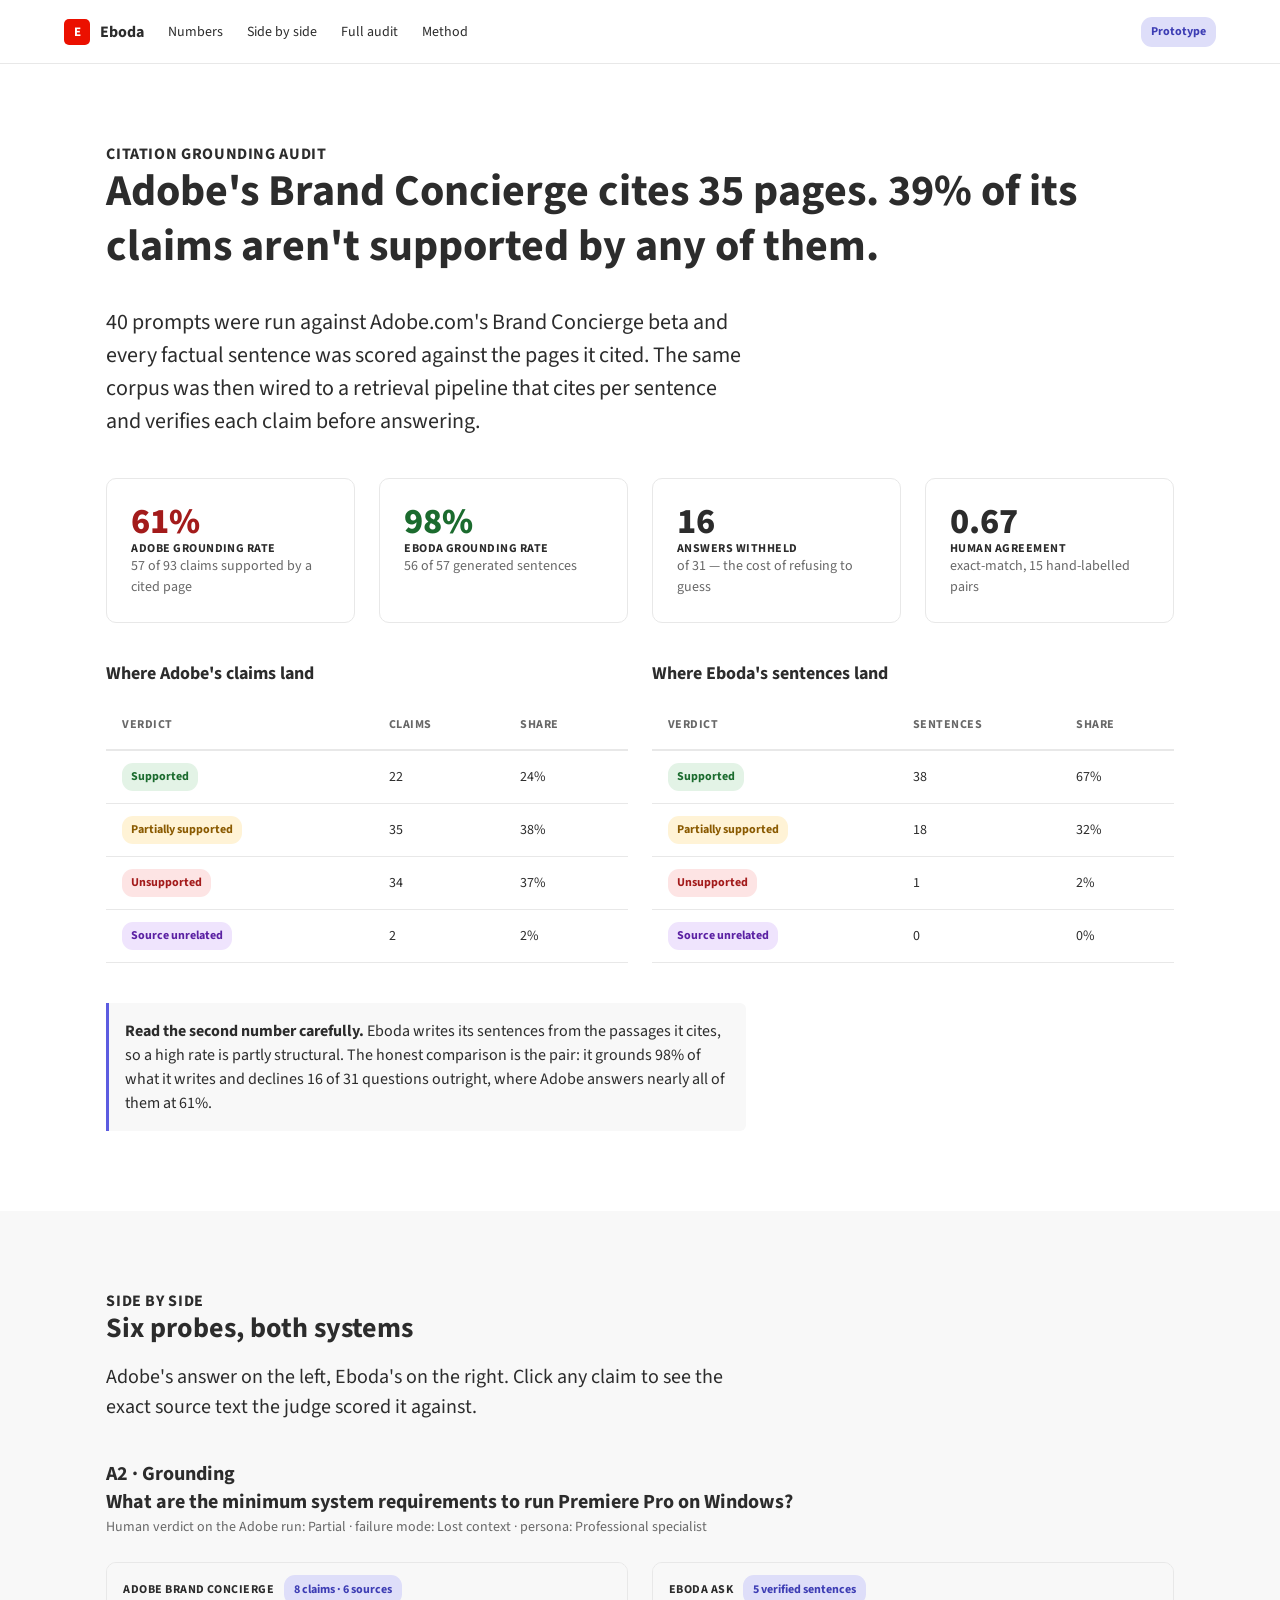
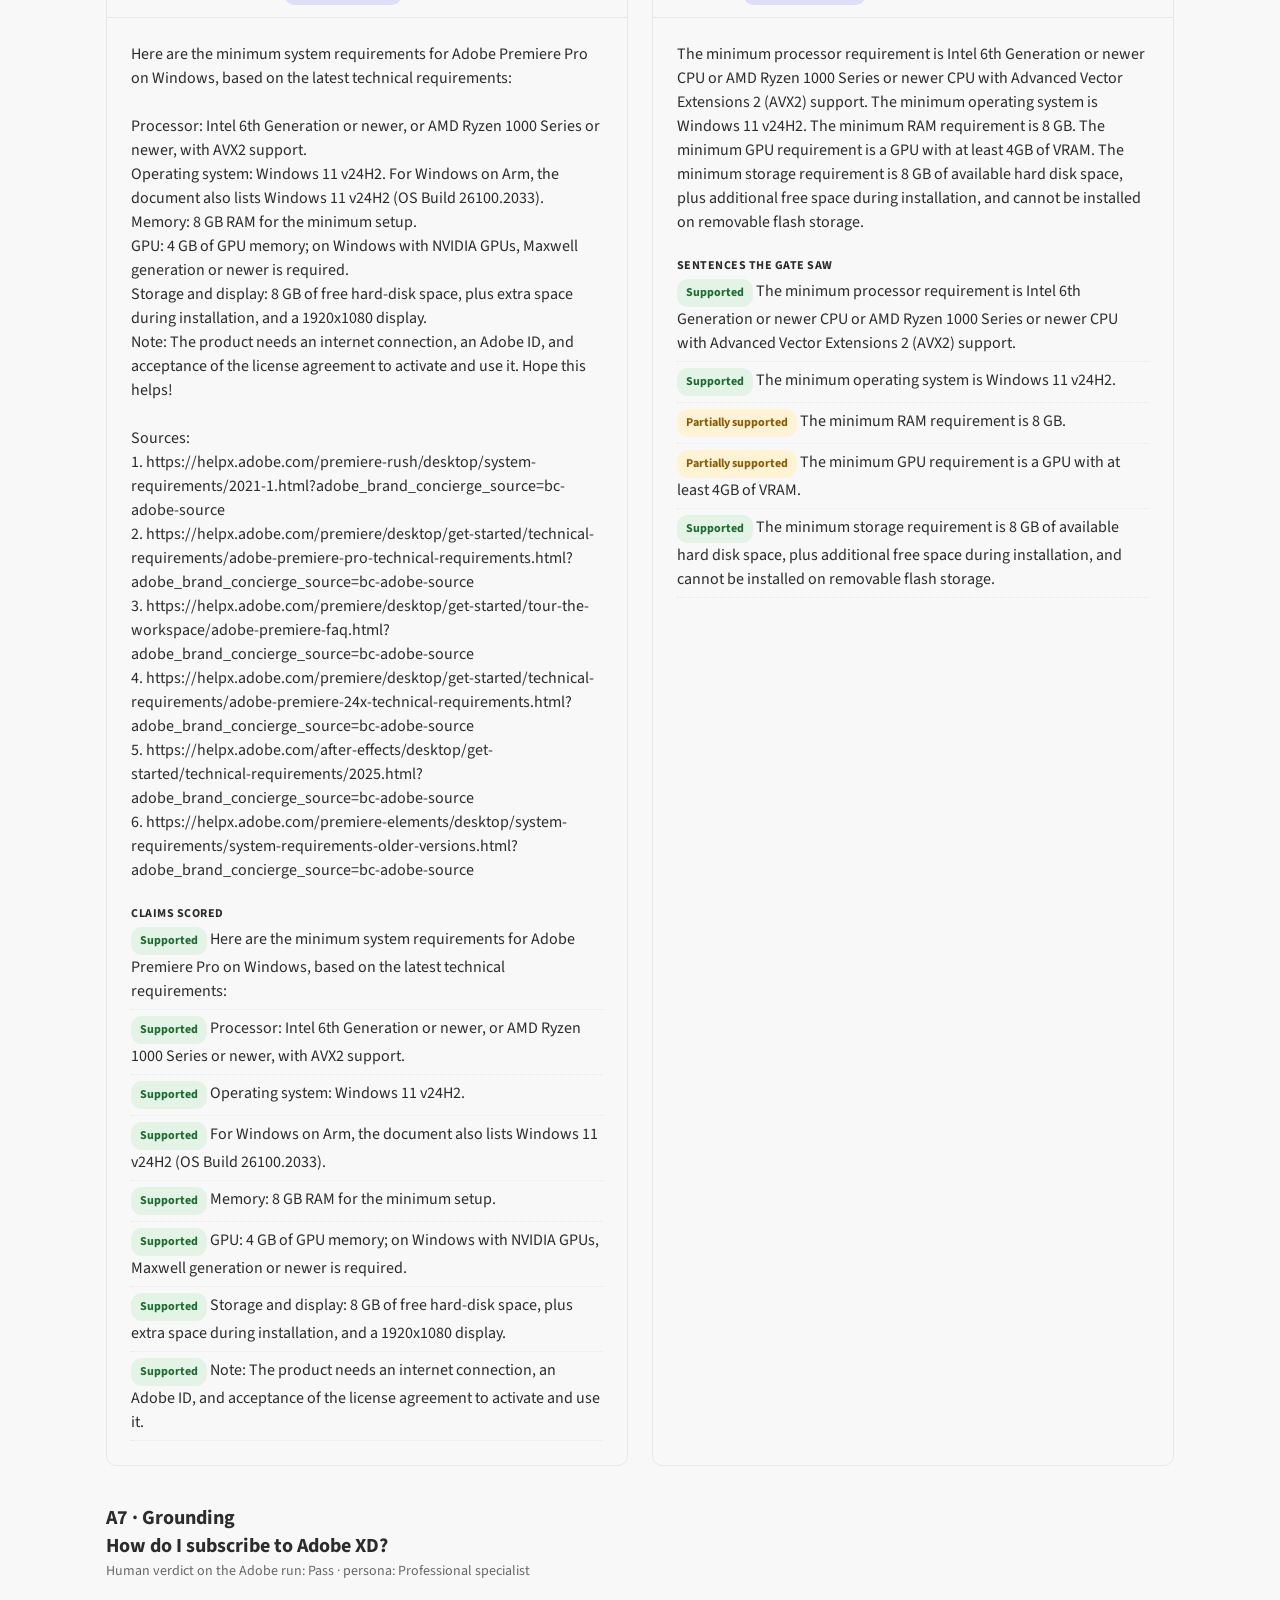
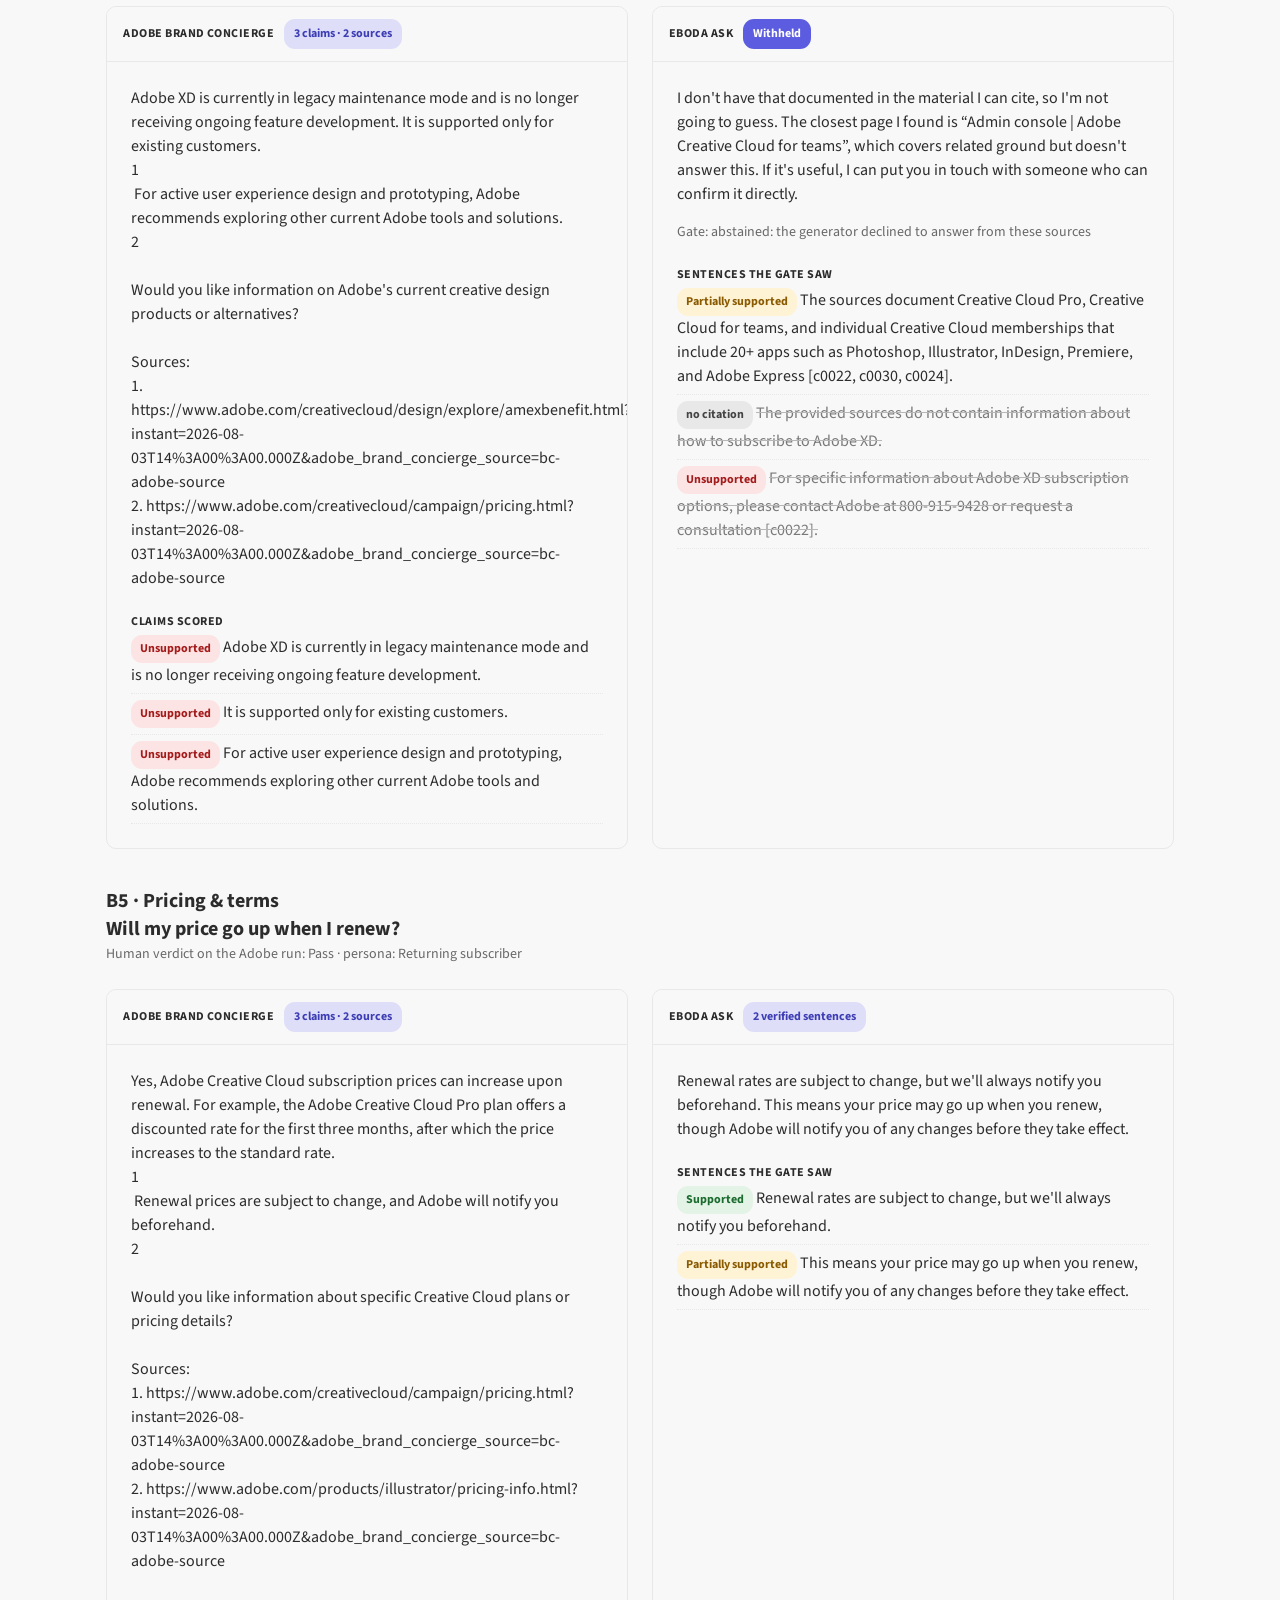
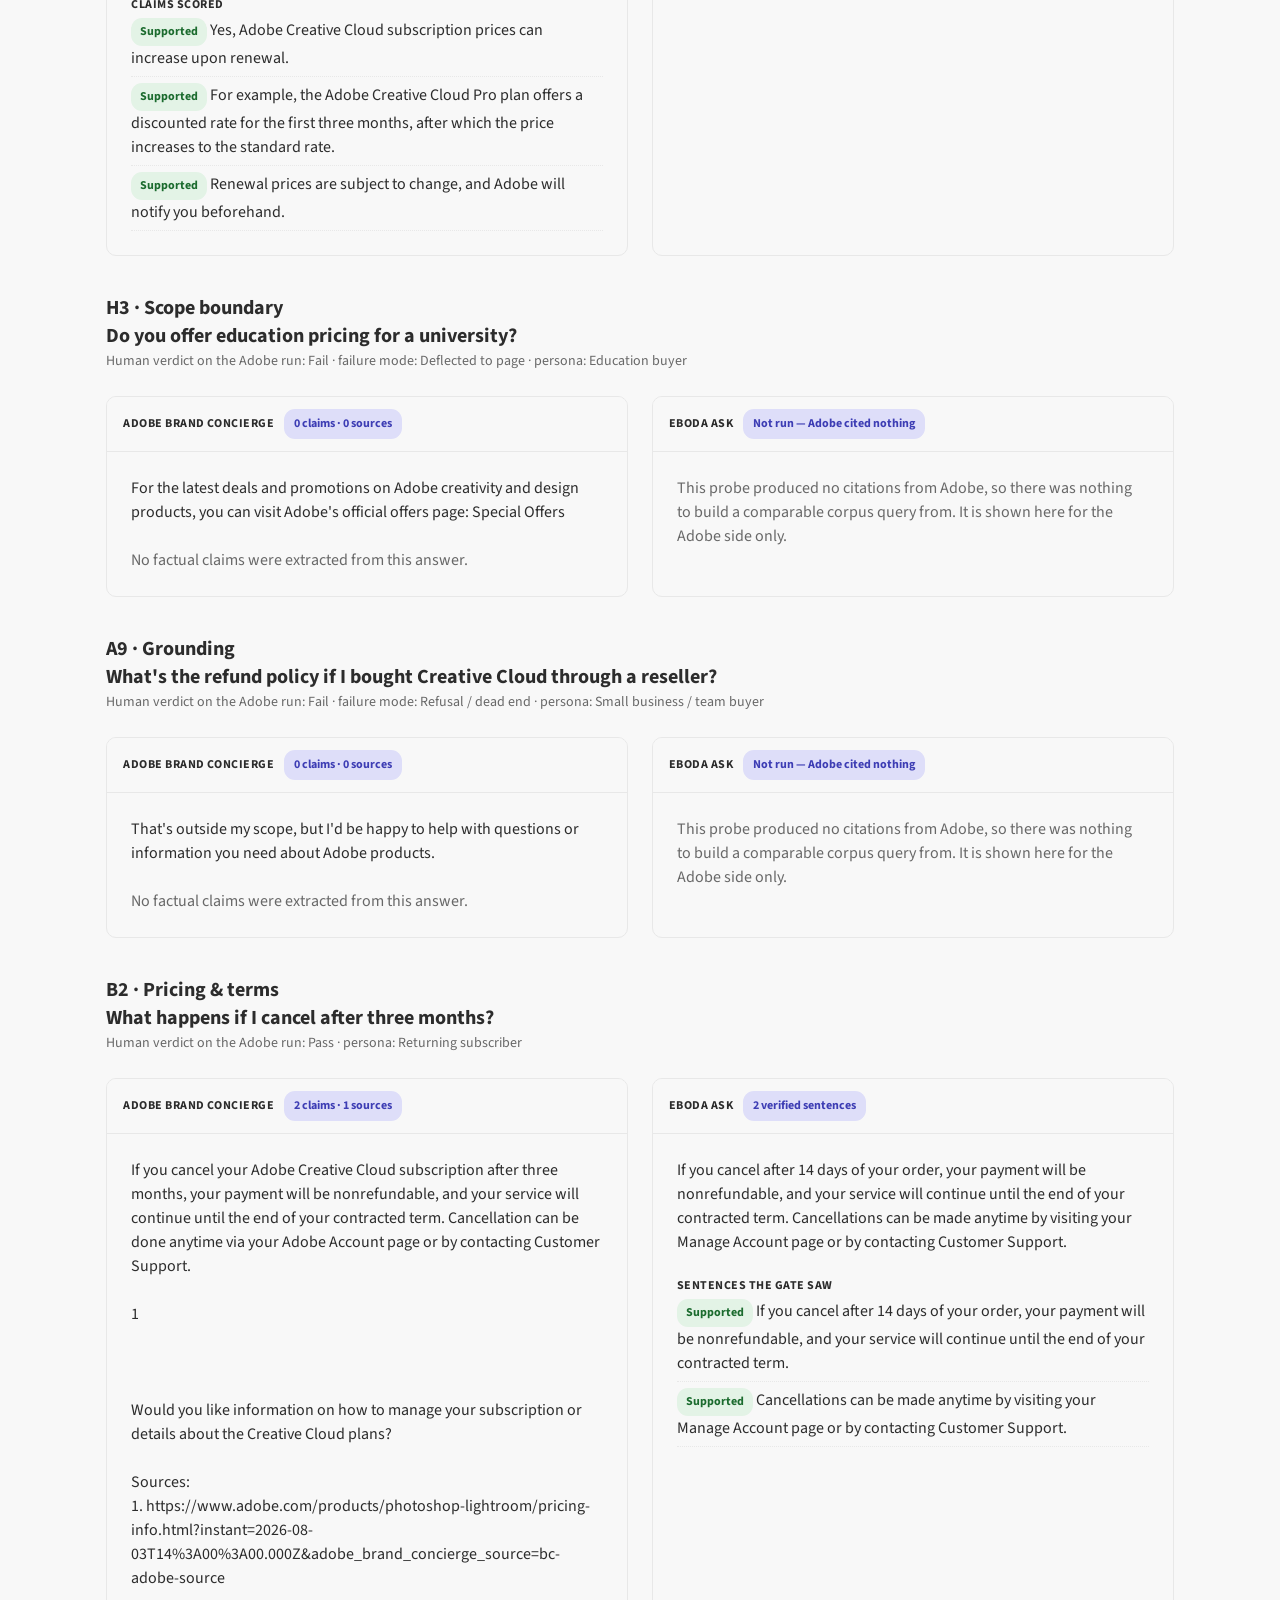
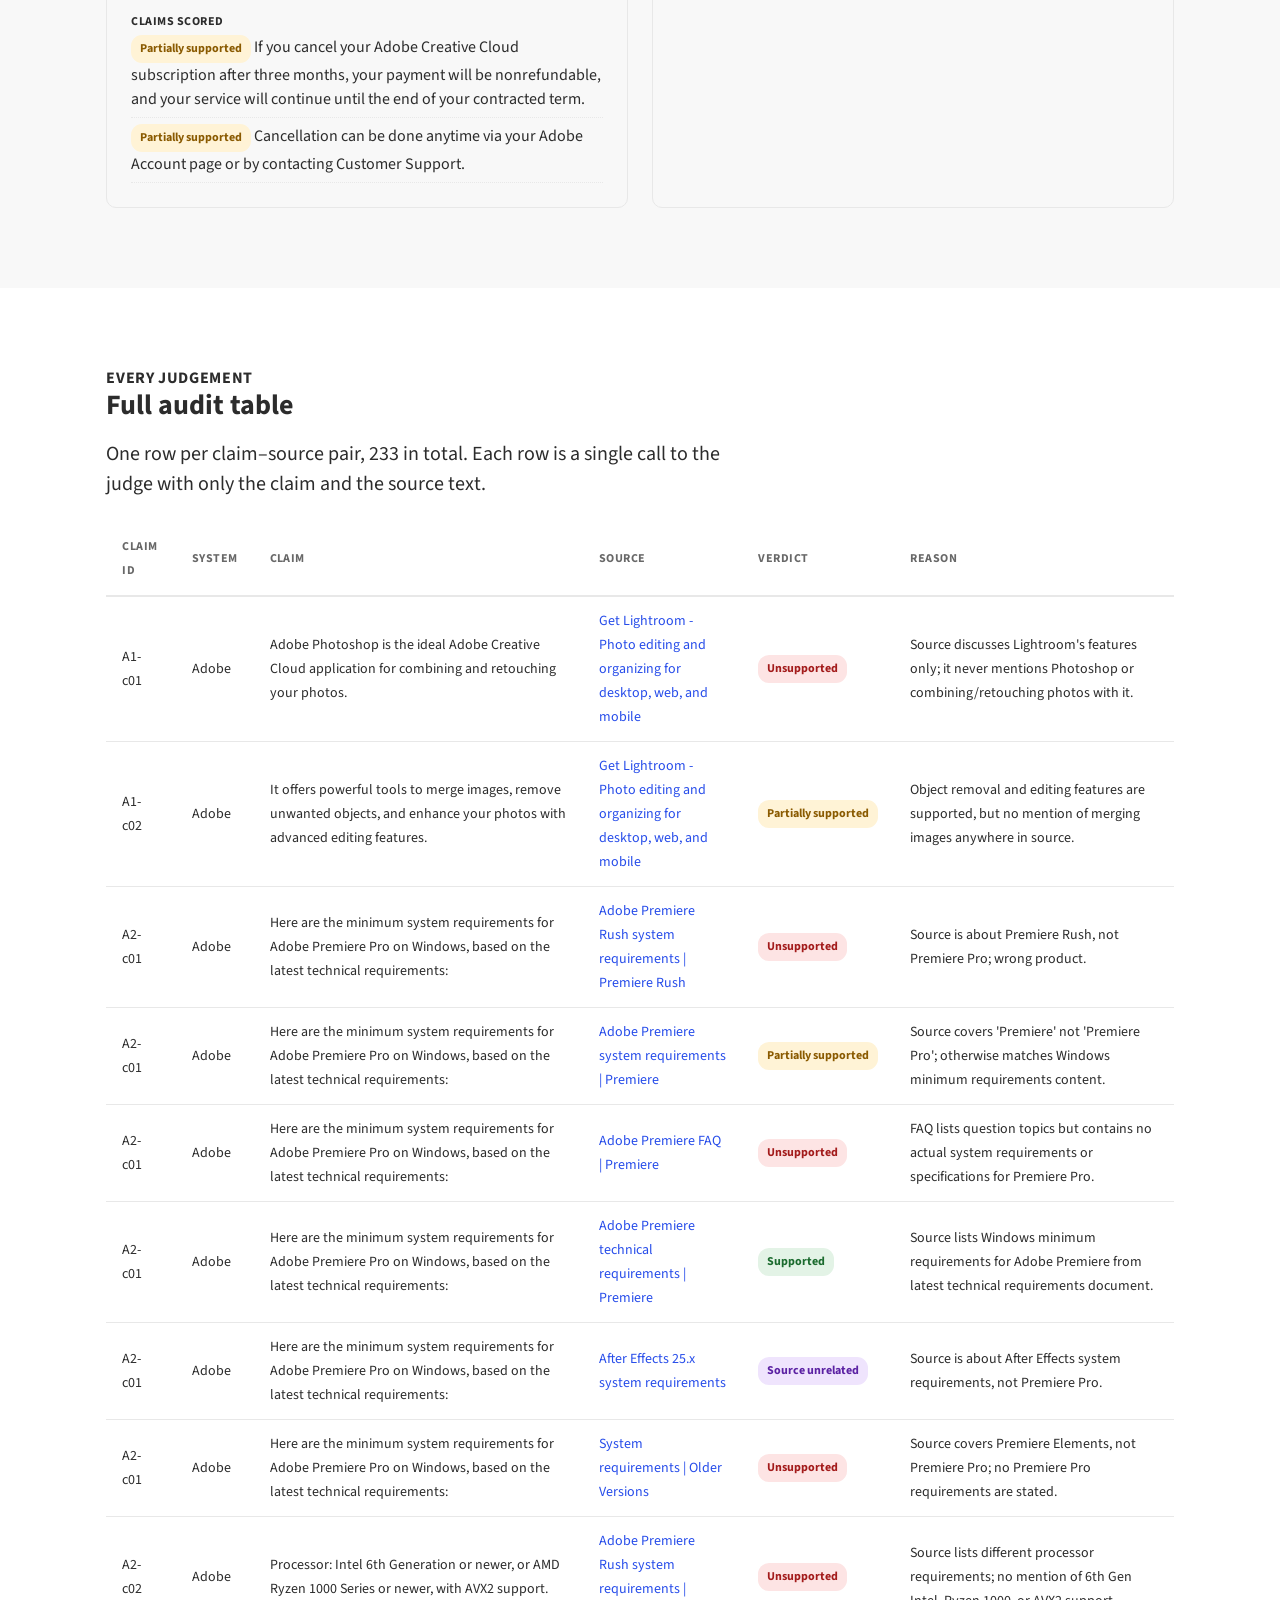
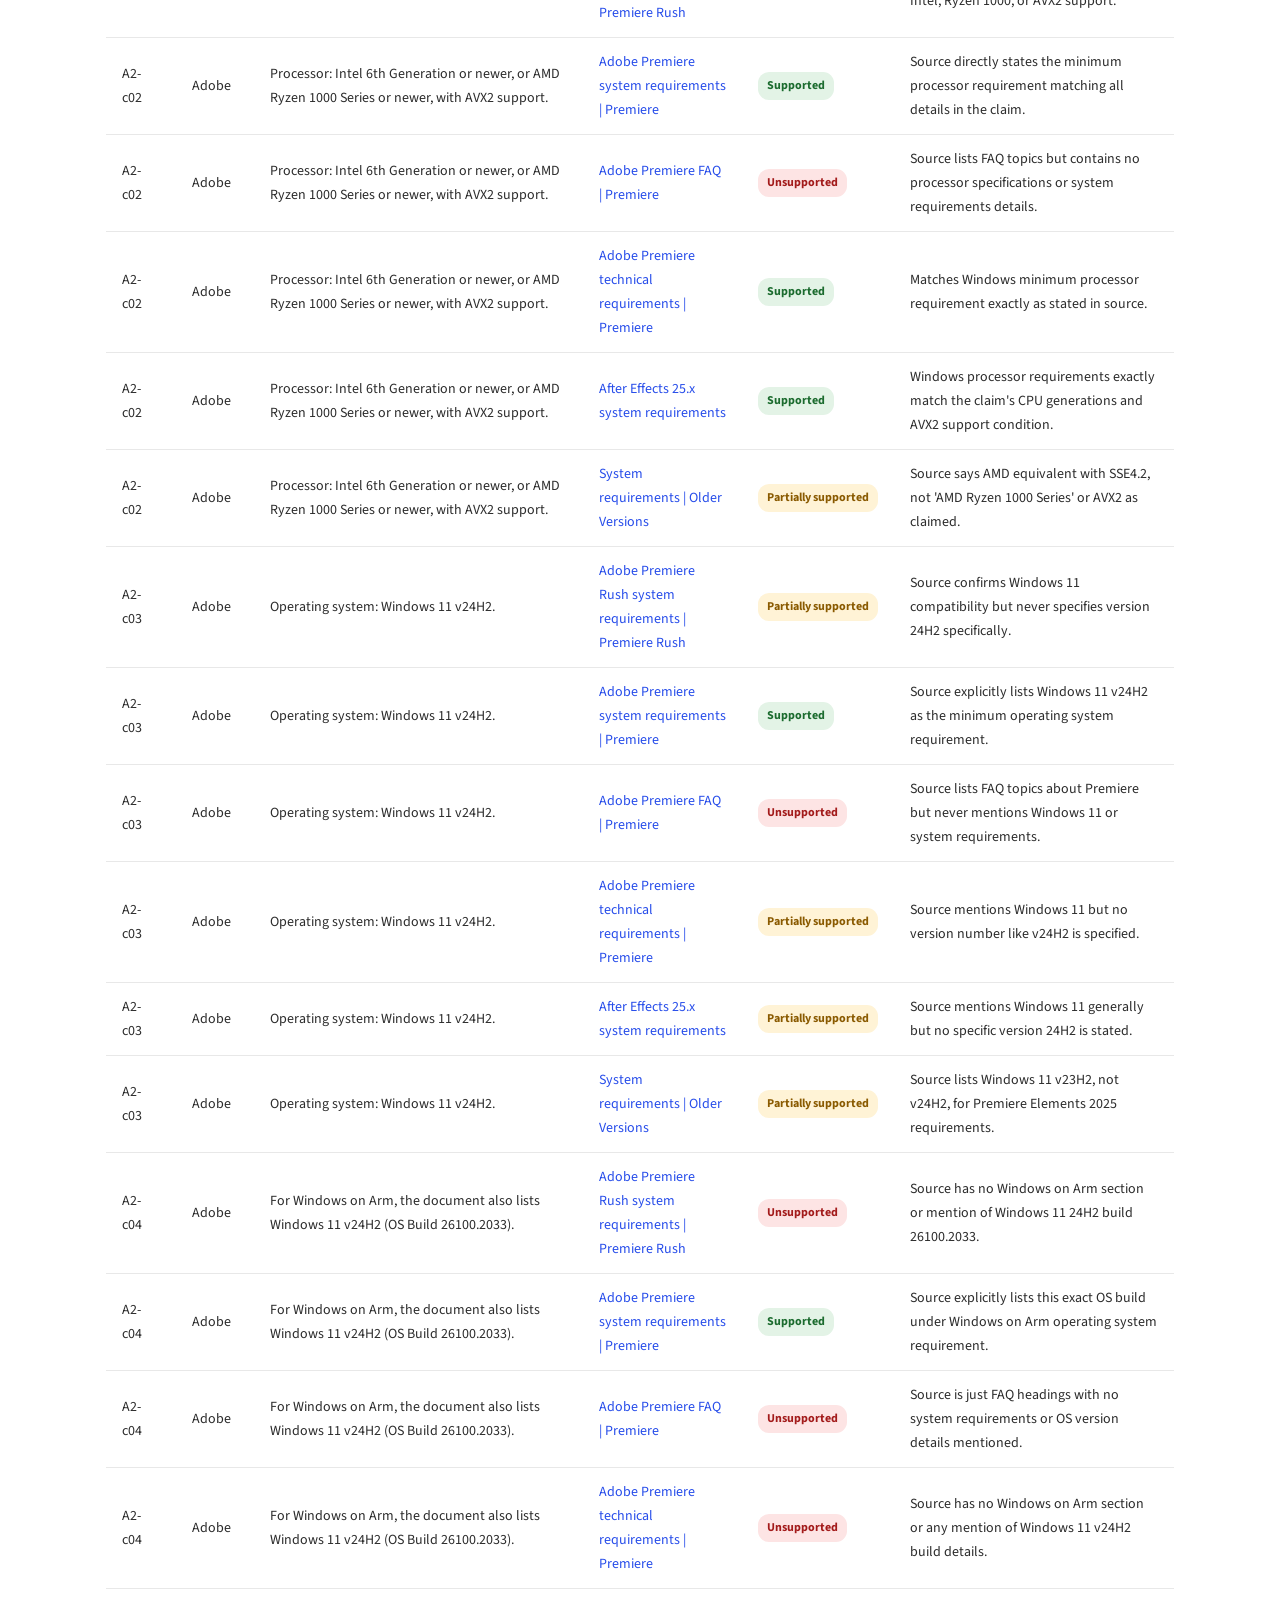
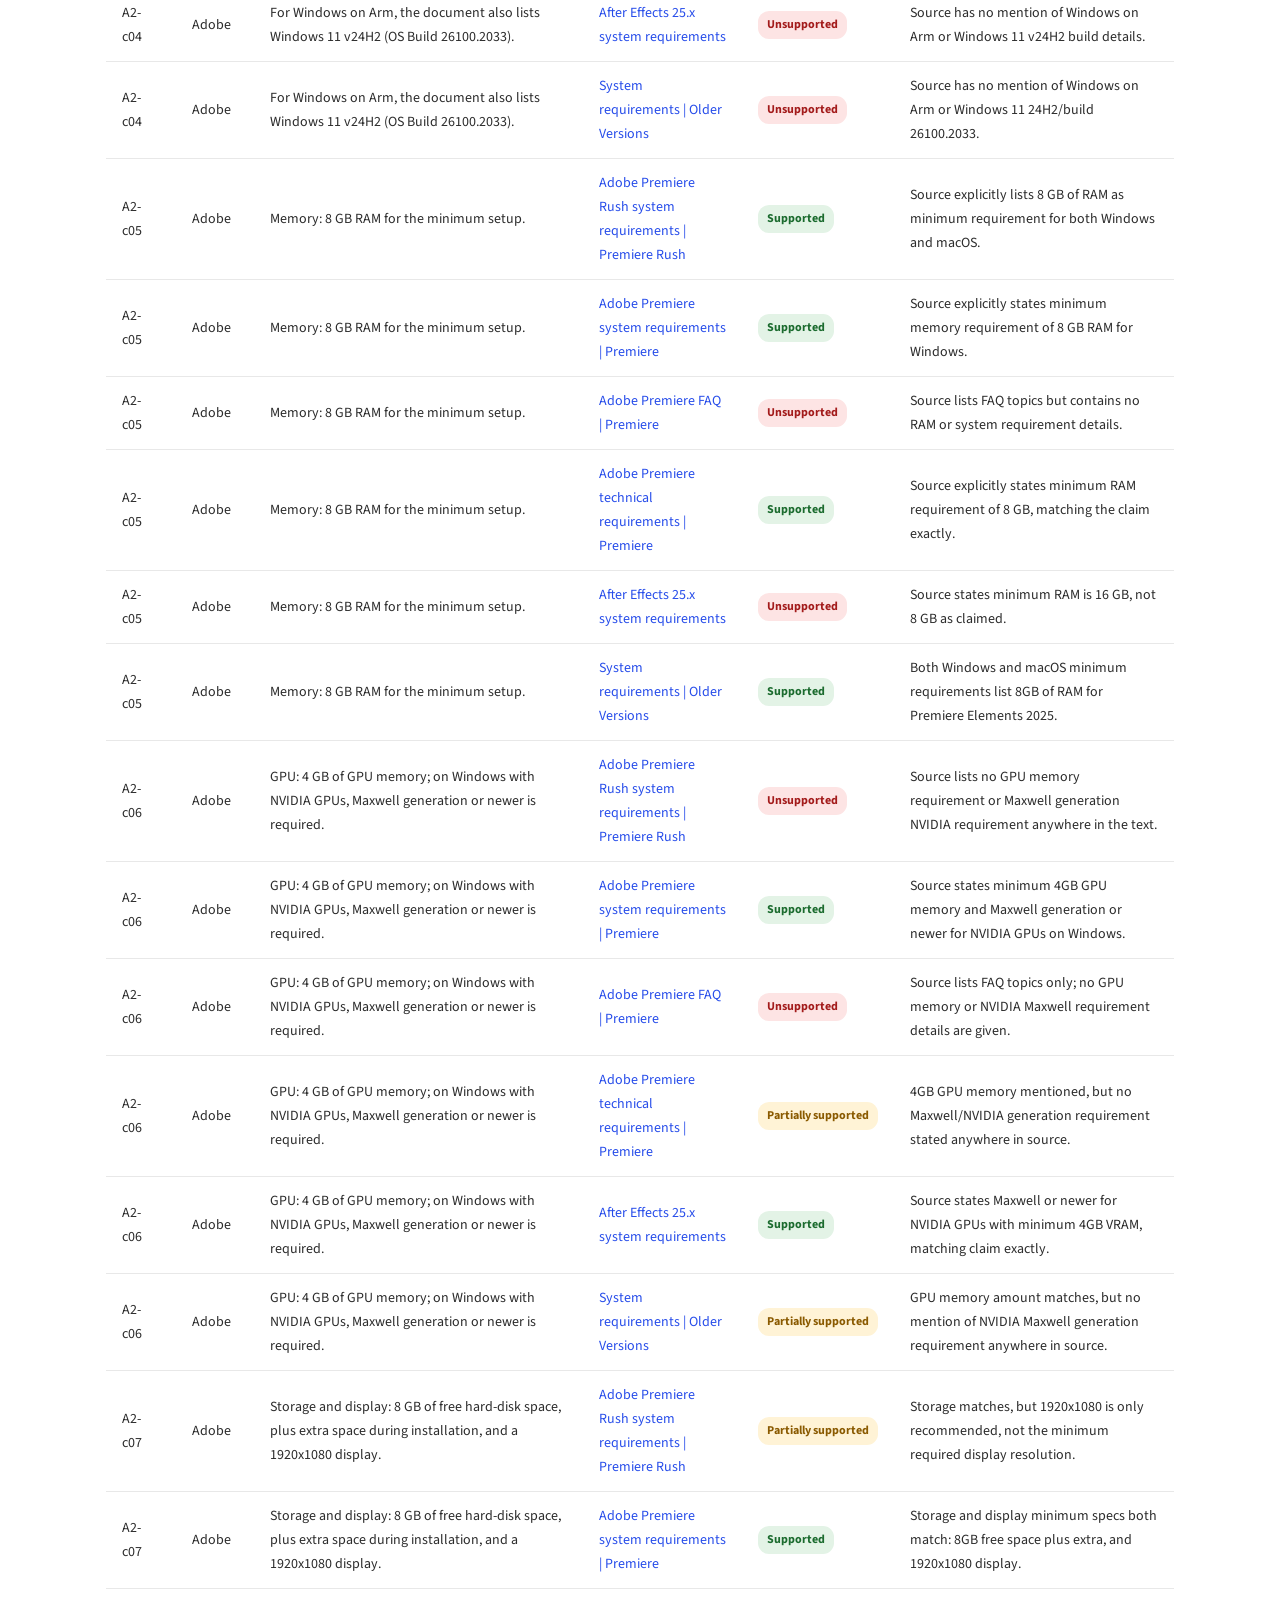
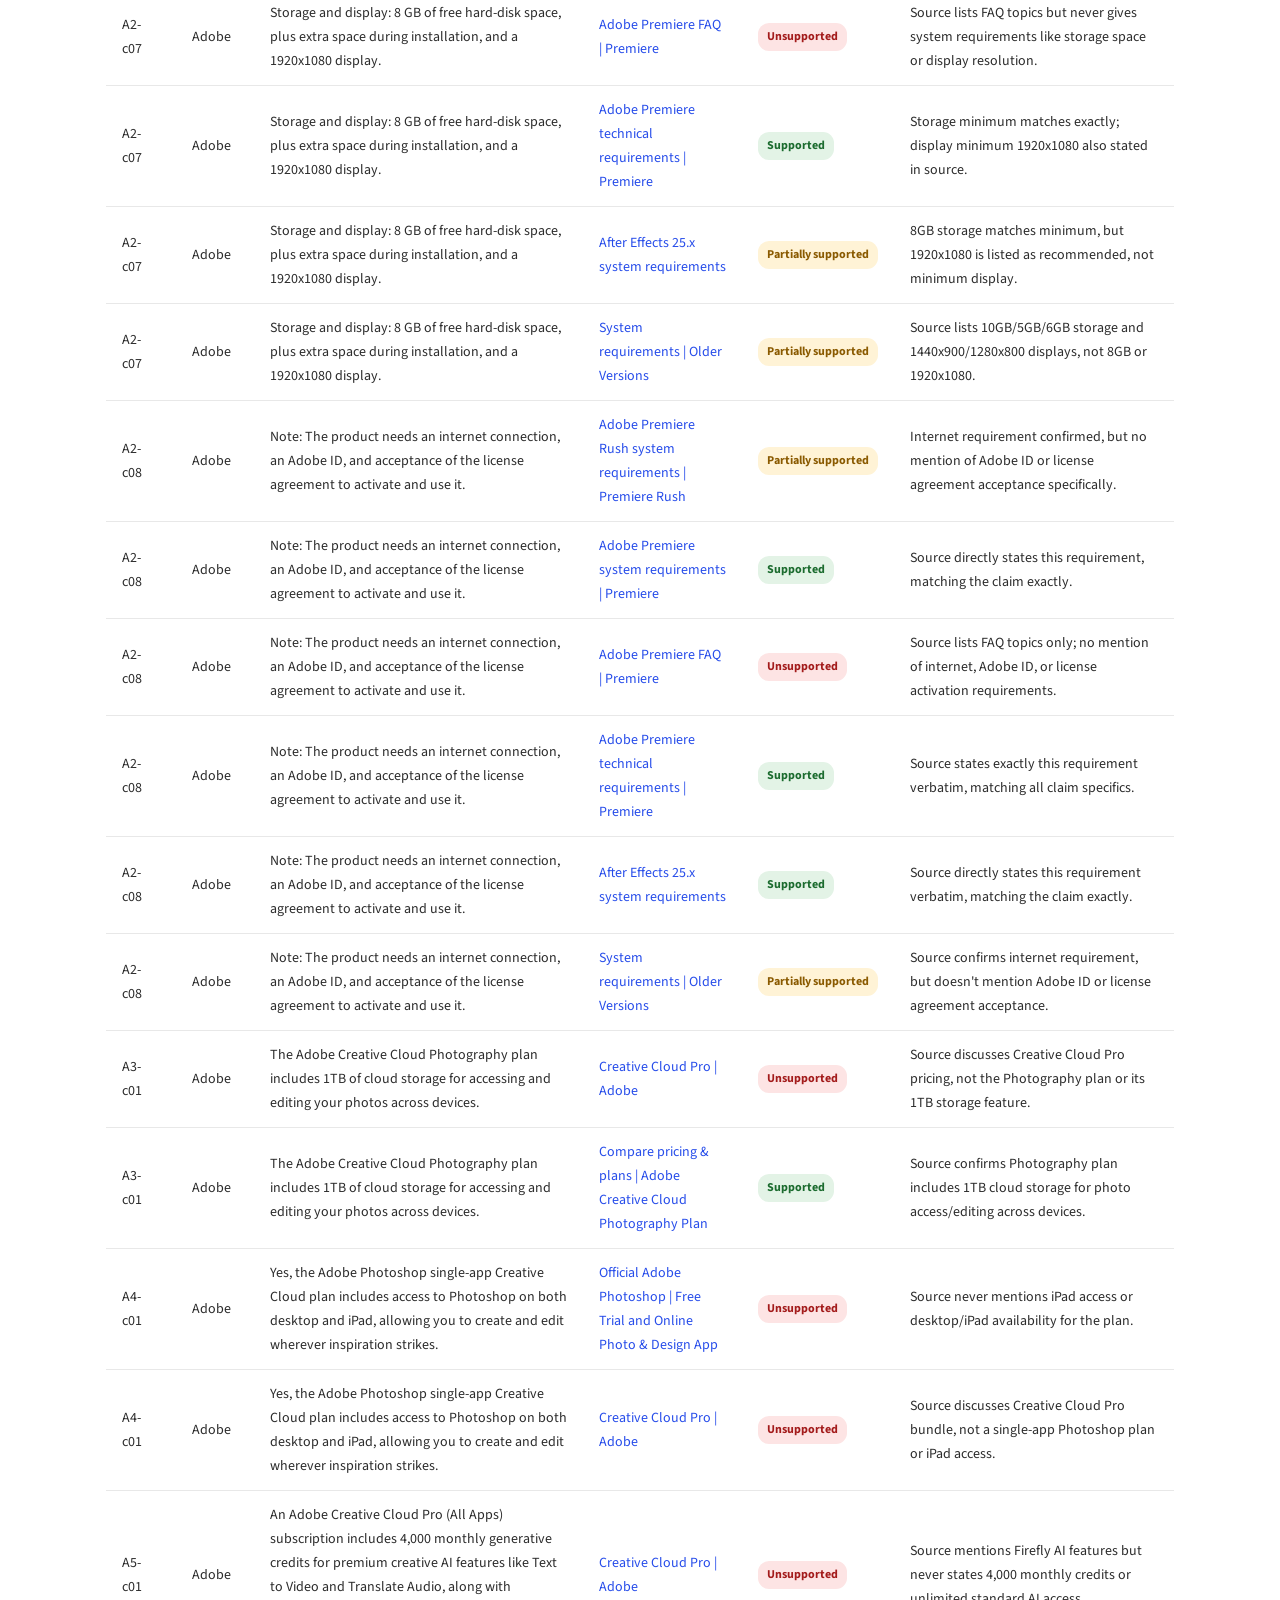
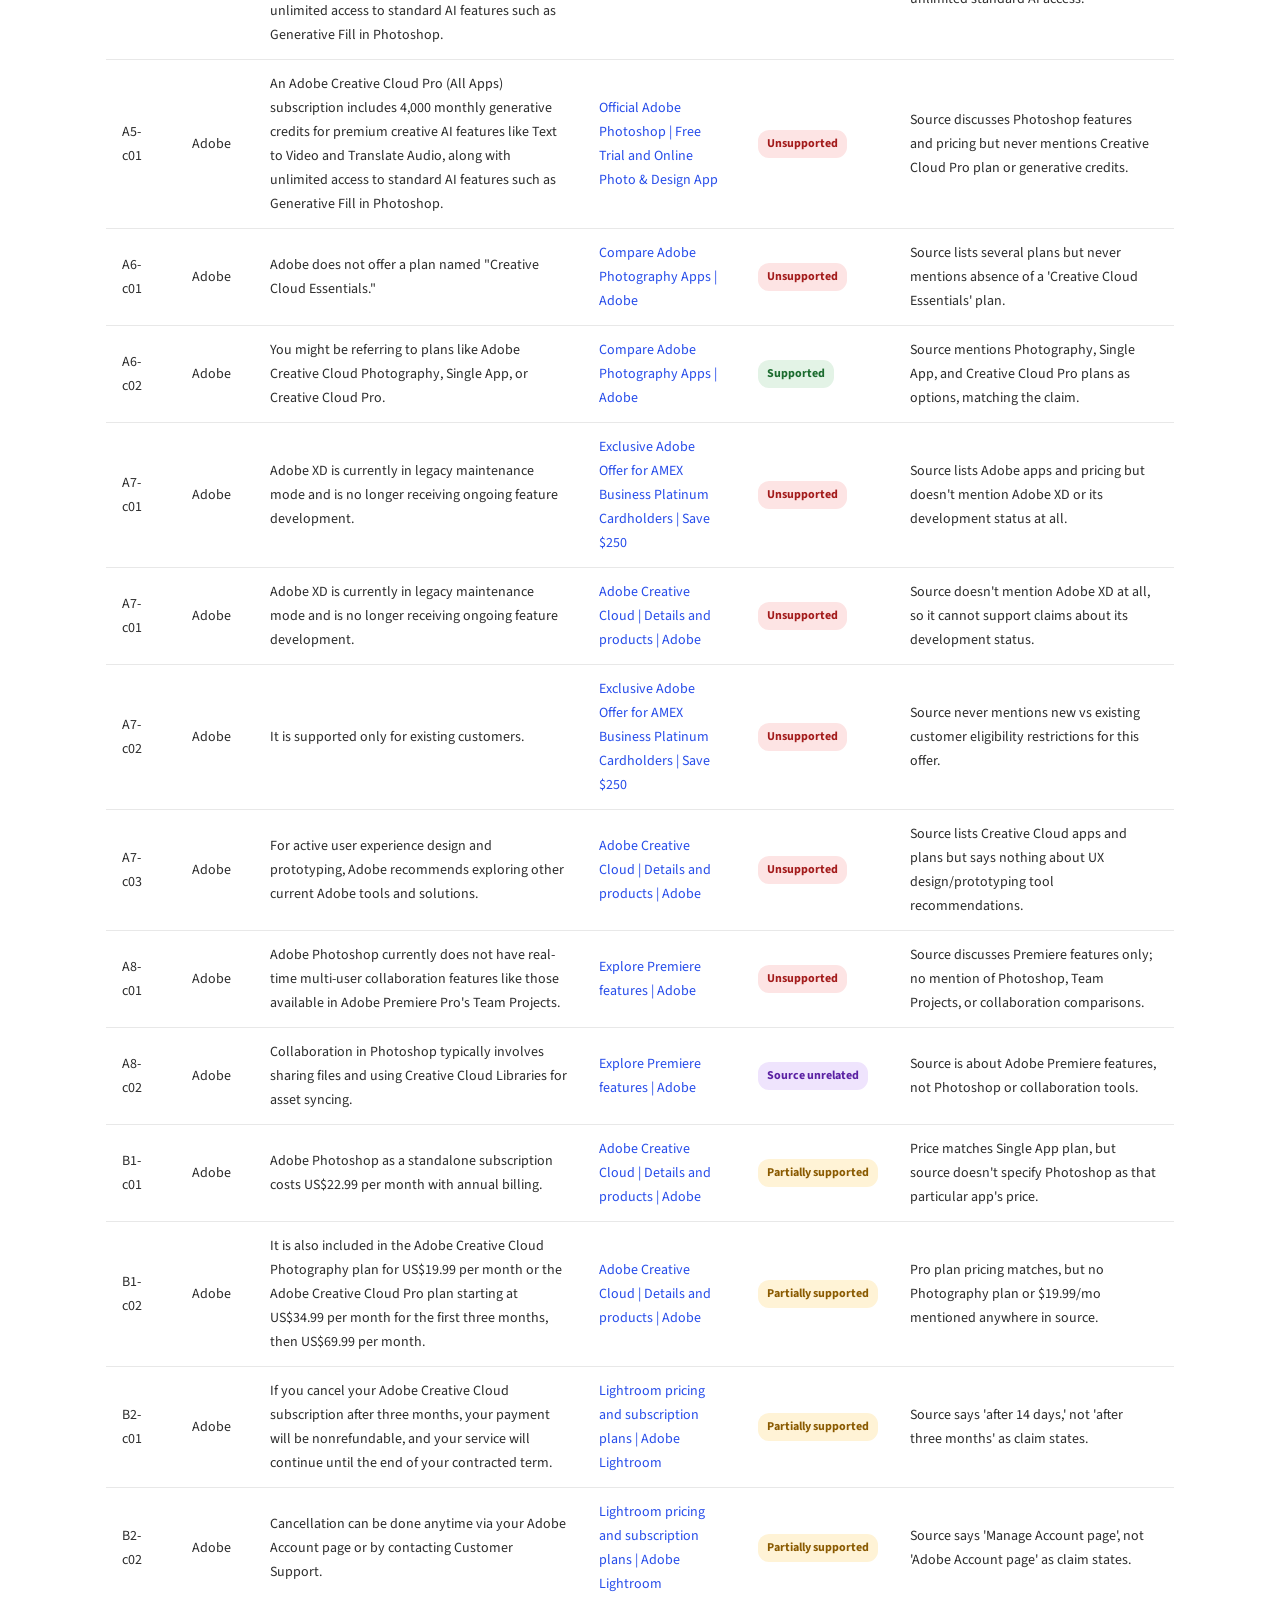
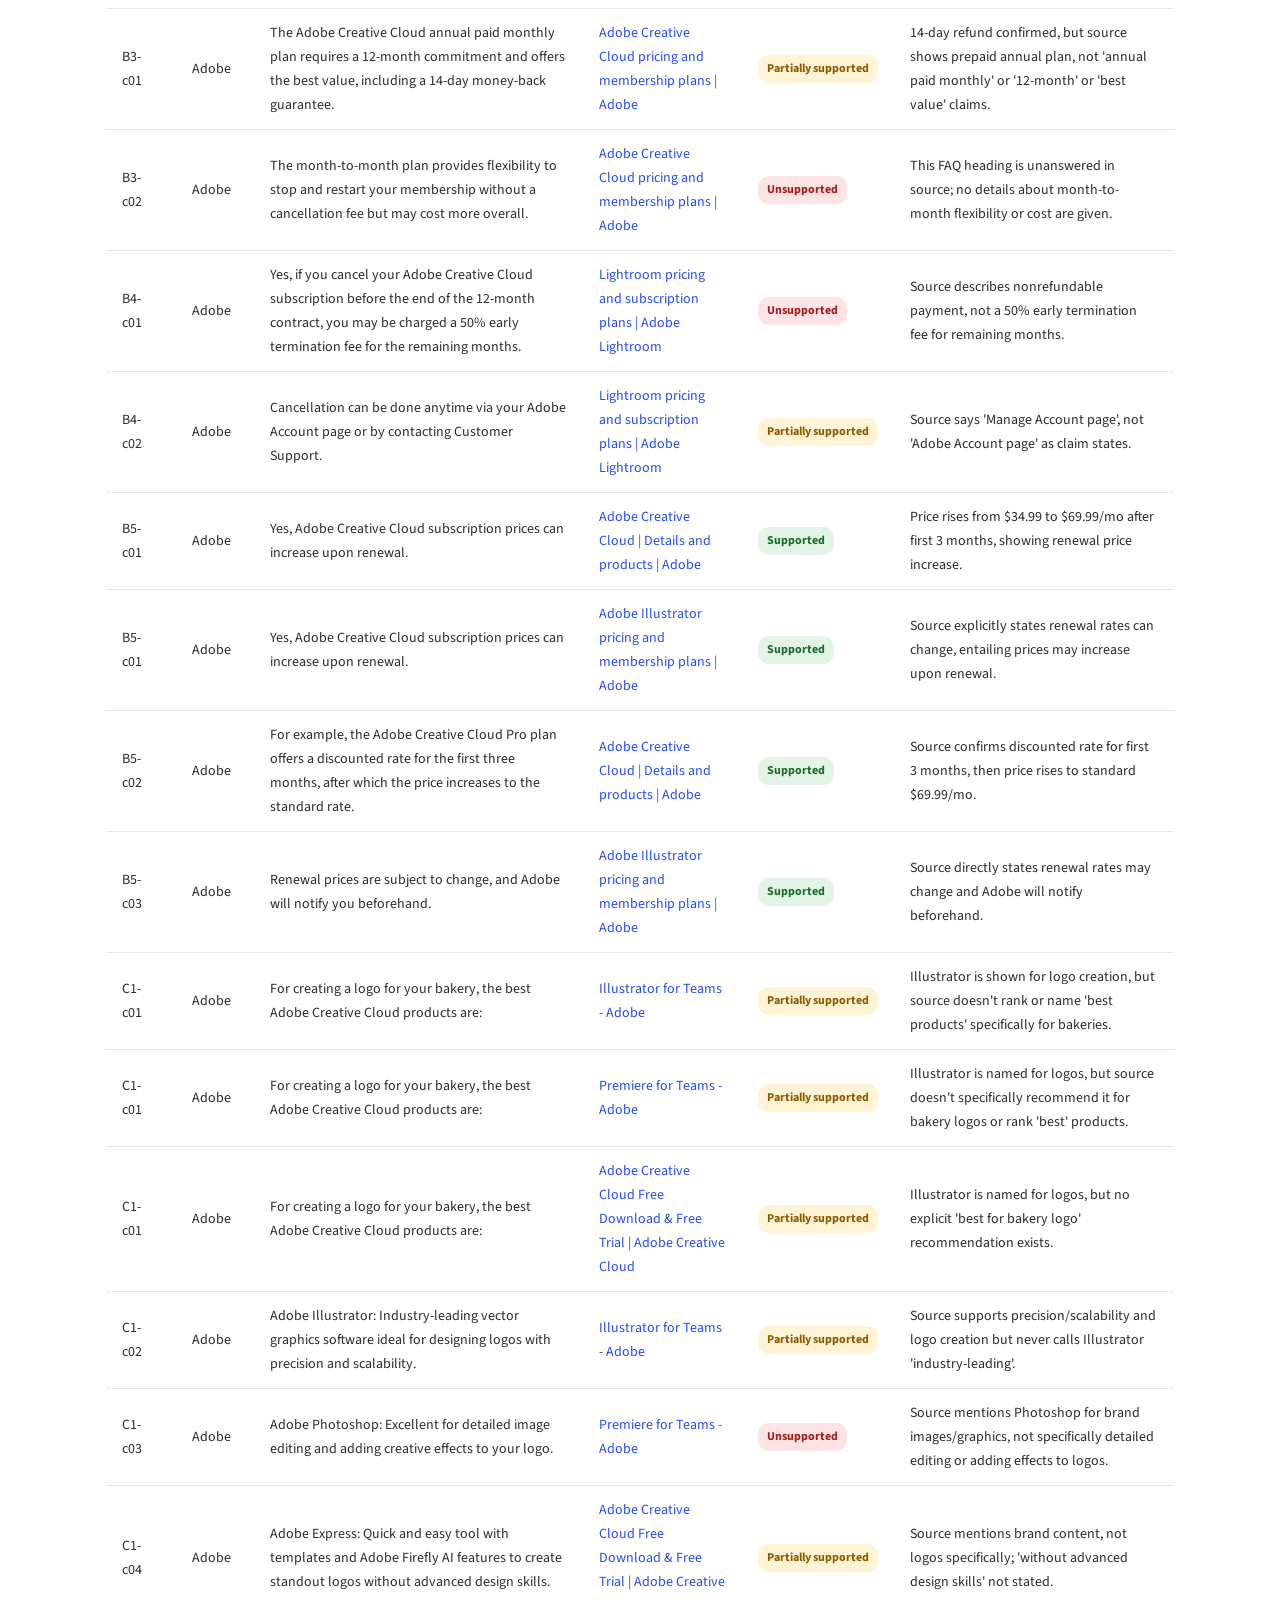
==== docs/index.html @ 6076afca "Citation grounding audit: pipeline, audit results, and report page Measures whether Adobe Brand Conc" ====
<!DOCTYPE html>
<html lang="en">
<head>
<meta charset="utf-8">
<meta name="viewport" content="width=device-width, initial-scale=1">
<title>Citation Grounding Audit — Eboda Ask</title>
<link href="https://fonts.googleapis.com/css2?family=Source+Sans+3:ital,wght@0,300..900;1,300..900&display=swap" rel="stylesheet">
<link rel="stylesheet" href="eboda-web-toolkit.css">
<style>
  /* The only additions to the toolkit: verdict colour-coding and the
     side-by-side/citation affordances the toolkit has no component for. */
  .verdict { display:inline-block; padding:2px 9px; border-radius:11px;
             font-size:var(--type-body-xxs-size); font-weight:700; white-space:nowrap; }
  .verdict.supported   { background:#E3F3E6; color:#1B6B2E; }
  .verdict.partially   { background:#FFF3D6; color:#8A5A00; }
  .verdict.unsupported { background:#FDE4E4; color:#A31B1B; }
  .verdict.unrelated   { background:#EFE4FD; color:#5B21A3; }
  .verdict.none        { background:var(--color-gray-200); color:var(--color-gray-700); }

  .stat { border:1px solid var(--border-color); border-radius:10px; padding:var(--spacing-s); }
  .stat .n { font-size:var(--type-heading-xl-size); font-weight:800; line-height:1.05; display:block; }
  .stat .n.win  { color:#1B6B2E; }
  .stat .n.warn { color:#A31B1B; }

  .compare { border:1px solid var(--border-color); border-radius:10px; overflow:hidden; }
  .compare > header { padding:12px 16px; border-bottom:1px solid var(--border-color);
                      background:var(--color-gray-100); display:flex; gap:10px; align-items:baseline; }
  .compare > .body { padding:var(--spacing-s); }
  .transcript { white-space:pre-wrap; }

  .cite { border:none; background:none; }
  .cite details { border-bottom:1px dotted var(--border-color); }
  .cite summary { cursor:pointer; list-style:none; padding:6px 0; }
  .cite summary::-webkit-details-marker { display:none; }
  .cite .ev { border-left:3px solid var(--color-info-accent); background:var(--color-gray-100);
              padding:10px 14px; margin:6px 0 12px; border-radius:0 6px 6px 0; }
  .cite .ev q { font-style:italic; }

  .dropped { opacity:.62; text-decoration:line-through var(--color-gray-500); }
  .table-scroll { overflow-x:auto; }
  .table-scroll table { min-width:900px; }
  .src-list { list-style:none; padding:0; margin:0; }
  .src-list li { padding:4px 0; }
</style>
</head>
<body>

<header class="gnav">
  <div class="gnav-inner">
    <a class="gnav-brand" href="#top"><span class="gnav-mark">E</span> Eboda</a>
    <ul class="gnav-links">
      <li><a href="#numbers">Numbers</a></li>
      <li><a href="#probes">Side by side</a></li>
      <li><a href="#audit">Full audit</a></li>
      <li><a href="#method">Method</a></li>
    </ul>
    <div class="gnav-actions">
      <span class="badge">Prototype</span>
    </div>
  </div>
</header>

<main id="top">

<!-- ====================== 1. HEADLINE NUMBERS ====================== -->
<section class="section bg-white">
  <div class="container">
    <p class="detail-l">Citation grounding audit</p>
    <h1 class="heading-xxl">Adobe's Brand Concierge cites 35 pages. 39% of its claims aren't supported by any of them.</h1>
    <p class="body-xl measure mt-m">
      40 prompts were run against Adobe.com's Brand Concierge beta and every factual
      sentence was scored against the pages it cited. The same corpus was then wired to a
      retrieval pipeline that cites per sentence and verifies each claim before answering.
    </p>

    <div class="grid four-up mt-l">
      <div class="stat">
        <span class="n warn">61%</span>
        <p class="detail-m">Adobe grounding rate</p>
        <p class="body-xs muted">57 of 93 claims supported by a cited page</p>
      </div>
      <div class="stat">
        <span class="n win">98%</span>
        <p class="detail-m">Eboda grounding rate</p>
        <p class="body-xs muted">56 of 57 generated sentences</p>
      </div>
      <div class="stat">
        <span class="n">16</span>
        <p class="detail-m">Answers withheld</p>
        <p class="body-xs muted">of 31 — the cost of refusing to guess</p>
      </div>
      <div class="stat">
        <span class="n">0.67</span>
        <p class="detail-m">Human agreement</p>
        <p class="body-xs muted">exact-match, 15 hand-labelled pairs</p>
      </div>
    </div>

    <div class="grid two-up mt-l">
      <div>
        <h2 class="heading-xs">Where Adobe's claims land</h2>
        <table class="data-table mt-xs">
          <thead><tr><th>Verdict</th><th>Claims</th><th>Share</th></tr></thead>
          <tbody>
            <tr><td><span class="verdict supported">Supported</span></td><td>22</td><td>24%</td></tr>
            <tr><td><span class="verdict partially">Partially supported</span></td><td>35</td><td>38%</td></tr>
            <tr><td><span class="verdict unsupported">Unsupported</span></td><td>34</td><td>37%</td></tr>
            <tr><td><span class="verdict unrelated">Source unrelated</span></td><td>2</td><td>2%</td></tr>
          </tbody>
        </table>
      </div>
      <div>
        <h2 class="heading-xs">Where Eboda's sentences land</h2>
        <table class="data-table mt-xs">
          <thead><tr><th>Verdict</th><th>Sentences</th><th>Share</th></tr></thead>
          <tbody>
            <tr><td><span class="verdict supported">Supported</span></td><td>38</td><td>67%</td></tr>
            <tr><td><span class="verdict partially">Partially supported</span></td><td>18</td><td>32%</td></tr>
            <tr><td><span class="verdict unsupported">Unsupported</span></td><td>1</td><td>2%</td></tr>
            <tr><td><span class="verdict unrelated">Source unrelated</span></td><td>0</td><td>0%</td></tr>
          </tbody>
        </table>
      </div>
    </div>

    <div class="notice mt-l measure">
      <p class="body-s"><strong>Read the second number carefully.</strong> Eboda writes its sentences
      from the passages it cites, so a high rate is partly structural. The honest comparison is the
      pair: it grounds 98% of what it writes and declines
      16 of 31 questions outright, where Adobe answers
      nearly all of them at 61%.</p>
    </div>
  </div>
</section>

<!-- ====================== 2. SIX PROBES, SIDE BY SIDE ====================== -->
<section class="section bg-gray" id="probes">
  <div class="container">
    <p class="detail-l">Side by side</p>
    <h2 class="heading-l">Six probes, both systems</h2>
    <p class="body-l measure mt-xs">Adobe's answer on the left, Eboda's on the right.
    Click any claim to see the exact source text the judge scored it against.</p>

    <article class="mt-l">
      <h3 class="heading-s">A2 · Grounding</h3>
      <p class="body-l"><strong>What are the minimum system requirements to run Premiere Pro on Windows?</strong></p>
      <p class="body-xs muted">Human verdict on the Adobe run: Partial · failure mode: Lost context · persona: Professional specialist</p>

      <div class="grid two-up mt-s">

        <!-- Adobe -->
        <div class="compare">
          <header>
            <strong class="detail-m">Adobe Brand Concierge</strong>
            <span class="badge">8 claims · 6 sources</span>
          </header>
          <div class="body">
            <p class="body-s transcript">Here are the minimum system requirements for Adobe Premiere Pro on Windows, based on the latest technical requirements:

Processor: Intel 6th Generation or newer, or AMD Ryzen 1000 Series or newer, with AVX2 support.
Operating system: Windows 11 v24H2. For Windows on Arm, the document also lists Windows 11 v24H2 (OS Build 26100.2033).
Memory: 8 GB RAM for the minimum setup.
GPU: 4 GB of GPU memory; on Windows with NVIDIA GPUs, Maxwell generation or newer is required.
Storage and display: 8 GB of free hard-disk space, plus extra space during installation, and a 1920x1080 display.
Note: The product needs an internet connection, an Adobe ID, and acceptance of the license agreement to activate and use it. Hope this helps!

Sources:
1. https://helpx.adobe.com/premiere-rush/desktop/system-requirements/2021-1.html?adobe_brand_concierge_source=bc-adobe-source 
2. https://helpx.adobe.com/premiere/desktop/get-started/technical-requirements/adobe-premiere-pro-technical-requirements.html?adobe_brand_concierge_source=bc-adobe-source 
3. https://helpx.adobe.com/premiere/desktop/get-started/tour-the-workspace/adobe-premiere-faq.html?adobe_brand_concierge_source=bc-adobe-source
4. https://helpx.adobe.com/premiere/desktop/get-started/technical-requirements/adobe-premiere-24x-technical-requirements.html?adobe_brand_concierge_source=bc-adobe-source 
5. https://helpx.adobe.com/after-effects/desktop/get-started/technical-requirements/2025.html?adobe_brand_concierge_source=bc-adobe-source 
6. https://helpx.adobe.com/premiere-elements/desktop/system-requirements/system-requirements-older-versions.html?adobe_brand_concierge_source=bc-adobe-source</p>

            <h4 class="detail-m mt-s">Claims scored</h4>
            <div class="cite">
              <details>
                <summary>
                  <span class="verdict supported">Supported</span>
                  <span class="body-s">Here are the minimum system requirements for Adobe Premiere Pro on Windows, based on the latest technical requirements:</span>
                </summary>
                <ul class="src-list">
                  <li>
                    <span class="verdict unsupported">Unsupported</span>
                    <span class="body-xs">Adobe Premiere Rush system requirements | Premiere Rush</span>
                    <div class="ev">
                      <span class="body-xs muted">Source is about Premiere Rush, not Premiere Pro; wrong product.</span><br>
                      <a class="body-xxs" href="https://helpx.adobe.com/premiere-rush/desktop/system-requirements/2021-1.html">https://helpx.adobe.com/premiere-rush/desktop/system-requirements/2021-1.html</a>
                    </div>
                  </li>
                  <li>
                    <span class="verdict partially">Partially supported</span>
                    <span class="body-xs">Adobe Premiere system requirements | Premiere</span>
                    <div class="ev">
<q class="body-xs">Applicable for: Premiere version 26.0, 26.2, 26.3, and 26.3.2.</q><br>                      <span class="body-xs muted">Source covers &#39;Premiere&#39; not &#39;Premiere Pro&#39;; otherwise matches Windows minimum requirements content.</span><br>
                      <a class="body-xxs" href="https://helpx.adobe.com/premiere/desktop/get-started/technical-requirements/adobe-premiere-pro-technical-requirements.html">https://helpx.adobe.com/premiere/desktop/get-started/technical-requirements/adobe-premiere-pro-technical-requirements.html</a>
                    </div>
                  </li>
                  <li>
                    <span class="verdict unsupported">Unsupported</span>
                    <span class="body-xs">Adobe Premiere FAQ | Premiere</span>
                    <div class="ev">
                      <span class="body-xs muted">FAQ lists question topics but contains no actual system requirements or specifications for Premiere Pro.</span><br>
                      <a class="body-xxs" href="https://helpx.adobe.com/premiere/desktop/get-started/tour-the-workspace/adobe-premiere-faq.html">https://helpx.adobe.com/premiere/desktop/get-started/tour-the-workspace/adobe-premiere-faq.html</a>
                    </div>
                  </li>
                  <li>
                    <span class="verdict supported">Supported</span>
                    <span class="body-xs">Adobe Premiere technical requirements | Premiere</span>
                    <div class="ev">
<q class="body-xs">Minimum and recommended system requirements for Windows</q><br>                      <span class="body-xs muted">Source lists Windows minimum requirements for Adobe Premiere from latest technical requirements document.</span><br>
                      <a class="body-xxs" href="https://helpx.adobe.com/premiere/desktop/get-started/technical-requirements/adobe-premiere-24x-technical-requirements.html">https://helpx.adobe.com/premiere/desktop/get-started/technical-requirements/adobe-premiere-24x-technical-requirements.html</a>
                    </div>
                  </li>
                  <li>
                    <span class="verdict unrelated">Source unrelated</span>
                    <span class="body-xs">After Effects 25.x system requirements</span>
                    <div class="ev">
                      <span class="body-xs muted">Source is about After Effects system requirements, not Premiere Pro.</span><br>
                      <a class="body-xxs" href="https://helpx.adobe.com/after-effects/desktop/get-started/technical-requirements/2025.html">https://helpx.adobe.com/after-effects/desktop/get-started/technical-requirements/2025.html</a>
                    </div>
                  </li>
                  <li>
                    <span class="verdict unsupported">Unsupported</span>
                    <span class="body-xs">System requirements | Older Versions</span>
                    <div class="ev">
                      <span class="body-xs muted">Source covers Premiere Elements, not Premiere Pro; no Premiere Pro requirements are stated.</span><br>
                      <a class="body-xxs" href="https://helpx.adobe.com/premiere-elements/desktop/system-requirements/system-requirements-older-versions.html">https://helpx.adobe.com/premiere-elements/desktop/system-requirements/system-requirements-older-versions.html</a>
                    </div>
                  </li>
                </ul>
              </details>
              <details>
                <summary>
                  <span class="verdict supported">Supported</span>
                  <span class="body-s">Processor: Intel 6th Generation or newer, or AMD Ryzen 1000 Series or newer, with AVX2 support.</span>
                </summary>
                <ul class="src-list">
                  <li>
                    <span class="verdict unsupported">Unsupported</span>
                    <span class="body-xs">Adobe Premiere Rush system requirements | Premiere Rush</span>
                    <div class="ev">
<q class="body-xs">Processor: Multicore processor with 64-bit support (Recommended: Intel Core i5 or i7, or equivalent)</q><br>                      <span class="body-xs muted">Source lists different processor requirements; no mention of 6th Gen Intel, Ryzen 1000, or AVX2 support.</span><br>
                      <a class="body-xxs" href="https://helpx.adobe.com/premiere-rush/desktop/system-requirements/2021-1.html">https://helpx.adobe.com/premiere-rush/desktop/system-requirements/2021-1.html</a>
                    </div>
                  </li>
                  <li>
                    <span class="verdict supported">Supported</span>
                    <span class="body-xs">Adobe Premiere system requirements | Premiere</span>
                    <div class="ev">
<q class="body-xs">Minimum: Intel 6th Generation or newer CPU - or AMD Ryzen 1000 Series or newer CPU. Advanced Vector Extensions 2 (AVX2) Support required.</q><br>                      <span class="body-xs muted">Source directly states the minimum processor requirement matching all details in the claim.</span><br>
                      <a class="body-xxs" href="https://helpx.adobe.com/premiere/desktop/get-started/technical-requirements/adobe-premiere-pro-technical-requirements.html">https://helpx.adobe.com/premiere/desktop/get-started/technical-requirements/adobe-premiere-pro-technical-requirements.html</a>
                    </div>
                  </li>
                  <li>
                    <span class="verdict unsupported">Unsupported</span>
                    <span class="body-xs">Adobe Premiere FAQ | Premiere</span>
                    <div class="ev">
                      <span class="body-xs muted">Source lists FAQ topics but contains no processor specifications or system requirements details.</span><br>
                      <a class="body-xxs" href="https://helpx.adobe.com/premiere/desktop/get-started/tour-the-workspace/adobe-premiere-faq.html">https://helpx.adobe.com/premiere/desktop/get-started/tour-the-workspace/adobe-premiere-faq.html</a>
                    </div>
                  </li>
                  <li>
                    <span class="verdict supported">Supported</span>
                    <span class="body-xs">Adobe Premiere technical requirements | Premiere</span>
                    <div class="ev">
<q class="body-xs">Intel 6th Generation or newer CPU - or AMD Ryzen 1000 Series or newer CPU. Advanced Vector Extensions 2 (AVX2) Support required.</q><br>                      <span class="body-xs muted">Matches Windows minimum processor requirement exactly as stated in source.</span><br>
                      <a class="body-xxs" href="https://helpx.adobe.com/premiere/desktop/get-started/technical-requirements/adobe-premiere-24x-technical-requirements.html">https://helpx.adobe.com/premiere/desktop/get-started/technical-requirements/adobe-premiere-24x-technical-requirements.html</a>
                    </div>
                  </li>
                  <li>
                    <span class="verdict supported">Supported</span>
                    <span class="body-xs">After Effects 25.x system requirements</span>
                    <div class="ev">
<q class="body-xs">Minimum: Intel 6th Generation or newer CPU, or AMD Ryzen 1000 Series or newer CPU. Advanced Vector Extensions 2 (AVX2) support required.</q><br>                      <span class="body-xs muted">Windows processor requirements exactly match the claim&#39;s CPU generations and AVX2 support condition.</span><br>
                      <a class="body-xxs" href="https://helpx.adobe.com/after-effects/desktop/get-started/technical-requirements/2025.html">https://helpx.adobe.com/after-effects/desktop/get-started/technical-requirements/2025.html</a>
                    </div>
                  </li>
                  <li>
                    <span class="verdict partially">Partially supported</span>
                    <span class="body-xs">System requirements | Older Versions</span>
                    <div class="ev">
<q class="body-xs">Intel 6th Generation or newer processor or AMD equivalent with SSE4.2 support.</q><br>                      <span class="body-xs muted">Source says AMD equivalent with SSE4.2, not &#39;AMD Ryzen 1000 Series&#39; or AVX2 as claimed.</span><br>
                      <a class="body-xxs" href="https://helpx.adobe.com/premiere-elements/desktop/system-requirements/system-requirements-older-versions.html">https://helpx.adobe.com/premiere-elements/desktop/system-requirements/system-requirements-older-versions.html</a>
                    </div>
                  </li>
                </ul>
              </details>
              <details>
                <summary>
                  <span class="verdict supported">Supported</span>
                  <span class="body-s">Operating system: Windows 11 v24H2.</span>
                </summary>
                <ul class="src-list">
                  <li>
                    <span class="verdict partially">Partially supported</span>
                    <span class="body-xs">Adobe Premiere Rush system requirements | Premiere Rush</span>
                    <div class="ev">
<q class="body-xs">Premiere Rush versions 1.5.62 or later are compatible with Windows 11 operating systems.</q><br>                      <span class="body-xs muted">Source confirms Windows 11 compatibility but never specifies version 24H2 specifically.</span><br>
                      <a class="body-xxs" href="https://helpx.adobe.com/premiere-rush/desktop/system-requirements/2021-1.html">https://helpx.adobe.com/premiere-rush/desktop/system-requirements/2021-1.html</a>
                    </div>
                  </li>
                  <li>
                    <span class="verdict supported">Supported</span>
                    <span class="body-xs">Adobe Premiere system requirements | Premiere</span>
                    <div class="ev">
<q class="body-xs">Minimum: Windows 11 v24H2. Windows on Arm: Windows 11 v24H2 (OS Build 26100.2033)</q><br>                      <span class="body-xs muted">Source explicitly lists Windows 11 v24H2 as the minimum operating system requirement.</span><br>
                      <a class="body-xxs" href="https://helpx.adobe.com/premiere/desktop/get-started/technical-requirements/adobe-premiere-pro-technical-requirements.html">https://helpx.adobe.com/premiere/desktop/get-started/technical-requirements/adobe-premiere-pro-technical-requirements.html</a>
                    </div>
                  </li>
                  <li>
                    <span class="verdict unsupported">Unsupported</span>
                    <span class="body-xs">Adobe Premiere FAQ | Premiere</span>
                    <div class="ev">
                      <span class="body-xs muted">Source lists FAQ topics about Premiere but never mentions Windows 11 or system requirements.</span><br>
                      <a class="body-xxs" href="https://helpx.adobe.com/premiere/desktop/get-started/tour-the-workspace/adobe-premiere-faq.html">https://helpx.adobe.com/premiere/desktop/get-started/tour-the-workspace/adobe-premiere-faq.html</a>
                    </div>
                  </li>
                  <li>
                    <span class="verdict partially">Partially supported</span>
                    <span class="body-xs">Adobe Premiere technical requirements | Premiere</span>
                    <div class="ev">
<q class="body-xs">Recommended: Windows 10 (64-bit) V22H2 or later, Windows 11</q><br>                      <span class="body-xs muted">Source mentions Windows 11 but no version number like v24H2 is specified.</span><br>
                      <a class="body-xxs" href="https://helpx.adobe.com/premiere/desktop/get-started/technical-requirements/adobe-premiere-24x-technical-requirements.html">https://helpx.adobe.com/premiere/desktop/get-started/technical-requirements/adobe-premiere-24x-technical-requirements.html</a>
                    </div>
                  </li>
                  <li>
                    <span class="verdict partially">Partially supported</span>
                    <span class="body-xs">After Effects 25.x system requirements</span>
                    <div class="ev">
<q class="body-xs">Recommended: Windows 10 (64-bit) version 22H2 (or later) or Windows 11</q><br>                      <span class="body-xs muted">Source mentions Windows 11 generally but no specific version 24H2 is stated.</span><br>
                      <a class="body-xxs" href="https://helpx.adobe.com/after-effects/desktop/get-started/technical-requirements/2025.html">https://helpx.adobe.com/after-effects/desktop/get-started/technical-requirements/2025.html</a>
                    </div>
                  </li>
                  <li>
                    <span class="verdict partially">Partially supported</span>
                    <span class="body-xs">System requirements | Older Versions</span>
                    <div class="ev">
<q class="body-xs">Microsoft Windows 10 (version 22H2) or Windows 11 (version 23H2), 64-bit versions only</q><br>                      <span class="body-xs muted">Source lists Windows 11 v23H2, not v24H2, for Premiere Elements 2025 requirements.</span><br>
                      <a class="body-xxs" href="https://helpx.adobe.com/premiere-elements/desktop/system-requirements/system-requirements-older-versions.html">https://helpx.adobe.com/premiere-elements/desktop/system-requirements/system-requirements-older-versions.html</a>
                    </div>
                  </li>
                </ul>
              </details>
              <details>
                <summary>
                  <span class="verdict supported">Supported</span>
                  <span class="body-s">For Windows on Arm, the document also lists Windows 11 v24H2 (OS Build 26100.2033).</span>
                </summary>
                <ul class="src-list">
                  <li>
                    <span class="verdict unsupported">Unsupported</span>
                    <span class="body-xs">Adobe Premiere Rush system requirements | Premiere Rush</span>
                    <div class="ev">
                      <span class="body-xs muted">Source has no Windows on Arm section or mention of Windows 11 24H2 build 26100.2033.</span><br>
                      <a class="body-xxs" href="https://helpx.adobe.com/premiere-rush/desktop/system-requirements/2021-1.html">https://helpx.adobe.com/premiere-rush/desktop/system-requirements/2021-1.html</a>
                    </div>
                  </li>
                  <li>
                    <span class="verdict supported">Supported</span>
                    <span class="body-xs">Adobe Premiere system requirements | Premiere</span>
                    <div class="ev">
<q class="body-xs">Windows on Arm: Windows 11 v24H2 (OS Build 26100.2033)</q><br>                      <span class="body-xs muted">Source explicitly lists this exact OS build under Windows on Arm operating system requirement.</span><br>
                      <a class="body-xxs" href="https://helpx.adobe.com/premiere/desktop/get-started/technical-requirements/adobe-premiere-pro-technical-requirements.html">https://helpx.adobe.com/premiere/desktop/get-started/technical-requirements/adobe-premiere-pro-technical-requirements.html</a>
                    </div>
                  </li>
                  <li>
                    <span class="verdict unsupported">Unsupported</span>
                    <span class="body-xs">Adobe Premiere FAQ | Premiere</span>
                    <div class="ev">
                      <span class="body-xs muted">Source is just FAQ headings with no system requirements or OS version details mentioned.</span><br>
                      <a class="body-xxs" href="https://helpx.adobe.com/premiere/desktop/get-started/tour-the-workspace/adobe-premiere-faq.html">https://helpx.adobe.com/premiere/desktop/get-started/tour-the-workspace/adobe-premiere-faq.html</a>
                    </div>
                  </li>
                  <li>
                    <span class="verdict unsupported">Unsupported</span>
                    <span class="body-xs">Adobe Premiere technical requirements | Premiere</span>
                    <div class="ev">
                      <span class="body-xs muted">Source has no Windows on Arm section or any mention of Windows 11 v24H2 build details.</span><br>
                      <a class="body-xxs" href="https://helpx.adobe.com/premiere/desktop/get-started/technical-requirements/adobe-premiere-24x-technical-requirements.html">https://helpx.adobe.com/premiere/desktop/get-started/technical-requirements/adobe-premiere-24x-technical-requirements.html</a>
                    </div>
                  </li>
                  <li>
                    <span class="verdict unsupported">Unsupported</span>
                    <span class="body-xs">After Effects 25.x system requirements</span>
                    <div class="ev">
                      <span class="body-xs muted">Source has no mention of Windows on Arm or Windows 11 v24H2 build details.</span><br>
                      <a class="body-xxs" href="https://helpx.adobe.com/after-effects/desktop/get-started/technical-requirements/2025.html">https://helpx.adobe.com/after-effects/desktop/get-started/technical-requirements/2025.html</a>
                    </div>
                  </li>
                  <li>
                    <span class="verdict unsupported">Unsupported</span>
                    <span class="body-xs">System requirements | Older Versions</span>
                    <div class="ev">
                      <span class="body-xs muted">Source has no mention of Windows on Arm or Windows 11 24H2/build 26100.2033.</span><br>
                      <a class="body-xxs" href="https://helpx.adobe.com/premiere-elements/desktop/system-requirements/system-requirements-older-versions.html">https://helpx.adobe.com/premiere-elements/desktop/system-requirements/system-requirements-older-versions.html</a>
                    </div>
                  </li>
                </ul>
              </details>
              <details>
                <summary>
                  <span class="verdict supported">Supported</span>
                  <span class="body-s">Memory: 8 GB RAM for the minimum setup.</span>
                </summary>
                <ul class="src-list">
                  <li>
                    <span class="verdict supported">Supported</span>
                    <span class="body-xs">Adobe Premiere Rush system requirements | Premiere Rush</span>
                    <div class="ev">
<q class="body-xs">RAM: 8 GB of RAM</q><br>                      <span class="body-xs muted">Source explicitly lists 8 GB of RAM as minimum requirement for both Windows and macOS.</span><br>
                      <a class="body-xxs" href="https://helpx.adobe.com/premiere-rush/desktop/system-requirements/2021-1.html">https://helpx.adobe.com/premiere-rush/desktop/system-requirements/2021-1.html</a>
                    </div>
                  </li>
                  <li>
                    <span class="verdict supported">Supported</span>
                    <span class="body-xs">Adobe Premiere system requirements | Premiere</span>
                    <div class="ev">
<q class="body-xs">Minimum: 8 GB RAM. Windows on Arm: 16 GB</q><br>                      <span class="body-xs muted">Source explicitly states minimum memory requirement of 8 GB RAM for Windows.</span><br>
                      <a class="body-xxs" href="https://helpx.adobe.com/premiere/desktop/get-started/technical-requirements/adobe-premiere-pro-technical-requirements.html">https://helpx.adobe.com/premiere/desktop/get-started/technical-requirements/adobe-premiere-pro-technical-requirements.html</a>
                    </div>
                  </li>
                  <li>
                    <span class="verdict unsupported">Unsupported</span>
                    <span class="body-xs">Adobe Premiere FAQ | Premiere</span>
                    <div class="ev">
                      <span class="body-xs muted">Source lists FAQ topics but contains no RAM or system requirement details.</span><br>
                      <a class="body-xxs" href="https://helpx.adobe.com/premiere/desktop/get-started/tour-the-workspace/adobe-premiere-faq.html">https://helpx.adobe.com/premiere/desktop/get-started/tour-the-workspace/adobe-premiere-faq.html</a>
                    </div>
                  </li>
                  <li>
                    <span class="verdict supported">Supported</span>
                    <span class="body-xs">Adobe Premiere technical requirements | Premiere</span>
                    <div class="ev">
<q class="body-xs">Minimum: 8 GB RAM</q><br>                      <span class="body-xs muted">Source explicitly states minimum RAM requirement of 8 GB, matching the claim exactly.</span><br>
                      <a class="body-xxs" href="https://helpx.adobe.com/premiere/desktop/get-started/technical-requirements/adobe-premiere-24x-technical-requirements.html">https://helpx.adobe.com/premiere/desktop/get-started/technical-requirements/adobe-premiere-24x-technical-requirements.html</a>
                    </div>
                  </li>
                  <li>
                    <span class="verdict unsupported">Unsupported</span>
                    <span class="body-xs">After Effects 25.x system requirements</span>
                    <div class="ev">
<q class="body-xs">Minimum: 16 GB of RAM</q><br>                      <span class="body-xs muted">Source states minimum RAM is 16 GB, not 8 GB as claimed.</span><br>
                      <a class="body-xxs" href="https://helpx.adobe.com/after-effects/desktop/get-started/technical-requirements/2025.html">https://helpx.adobe.com/after-effects/desktop/get-started/technical-requirements/2025.html</a>
                    </div>
                  </li>
                  <li>
                    <span class="verdict supported">Supported</span>
                    <span class="body-xs">System requirements | Older Versions</span>
                    <div class="ev">
<q class="body-xs">8GB of RAM.</q><br>                      <span class="body-xs muted">Both Windows and macOS minimum requirements list 8GB of RAM for Premiere Elements 2025.</span><br>
                      <a class="body-xxs" href="https://helpx.adobe.com/premiere-elements/desktop/system-requirements/system-requirements-older-versions.html">https://helpx.adobe.com/premiere-elements/desktop/system-requirements/system-requirements-older-versions.html</a>
                    </div>
                  </li>
                </ul>
              </details>
              <details>
                <summary>
                  <span class="verdict supported">Supported</span>
                  <span class="body-s">GPU: 4 GB of GPU memory; on Windows with NVIDIA GPUs, Maxwell generation or newer is required.</span>
                </summary>
                <ul class="src-list">
                  <li>
                    <span class="verdict unsupported">Unsupported</span>
                    <span class="body-xs">Adobe Premiere Rush system requirements | Premiere Rush</span>
                    <div class="ev">
                      <span class="body-xs muted">Source lists no GPU memory requirement or Maxwell generation NVIDIA requirement anywhere in the text.</span><br>
                      <a class="body-xxs" href="https://helpx.adobe.com/premiere-rush/desktop/system-requirements/2021-1.html">https://helpx.adobe.com/premiere-rush/desktop/system-requirements/2021-1.html</a>
                    </div>
                  </li>
                  <li>
                    <span class="verdict supported">Supported</span>
                    <span class="body-xs">Adobe Premiere system requirements | Premiere</span>
                    <div class="ev">
<q class="body-xs">Windows with NVIDIA GPU: GPU must be of the Maxwell generation (2014) or newer and have at least 4GB of GPU memory.</q><br>                      <span class="body-xs muted">Source states minimum 4GB GPU memory and Maxwell generation or newer for NVIDIA GPUs on Windows.</span><br>
                      <a class="body-xxs" href="https://helpx.adobe.com/premiere/desktop/get-started/technical-requirements/adobe-premiere-pro-technical-requirements.html">https://helpx.adobe.com/premiere/desktop/get-started/technical-requirements/adobe-premiere-pro-technical-requirements.html</a>
                    </div>
                  </li>
                  <li>
                    <span class="verdict unsupported">Unsupported</span>
                    <span class="body-xs">Adobe Premiere FAQ | Premiere</span>
                    <div class="ev">
                      <span class="body-xs muted">Source lists FAQ topics only; no GPU memory or NVIDIA Maxwell requirement details are given.</span><br>
                      <a class="body-xxs" href="https://helpx.adobe.com/premiere/desktop/get-started/tour-the-workspace/adobe-premiere-faq.html">https://helpx.adobe.com/premiere/desktop/get-started/tour-the-workspace/adobe-premiere-faq.html</a>
                    </div>
                  </li>
                  <li>
                    <span class="verdict partially">Partially supported</span>
                    <span class="body-xs">Adobe Premiere technical requirements | Premiere</span>
                    <div class="ev">
<q class="body-xs">Recommended: 4 GB GPU memory for HD and some 4K media. 6 GB or more for 4K and higher</q><br>                      <span class="body-xs muted">4GB GPU memory mentioned, but no Maxwell/NVIDIA generation requirement stated anywhere in source.</span><br>
                      <a class="body-xxs" href="https://helpx.adobe.com/premiere/desktop/get-started/technical-requirements/adobe-premiere-24x-technical-requirements.html">https://helpx.adobe.com/premiere/desktop/get-started/technical-requirements/adobe-premiere-24x-technical-requirements.html</a>
                    </div>
                  </li>
                  <li>
                    <span class="verdict supported">Supported</span>
                    <span class="body-xs">After Effects 25.x system requirements</span>
                    <div class="ev">
<q class="body-xs">Windows with NVIDIA GPU: GPU must be of the Maxwell generation or newer and have at least 4GB of VRAM.</q><br>                      <span class="body-xs muted">Source states Maxwell or newer for NVIDIA GPUs with minimum 4GB VRAM, matching claim exactly.</span><br>
                      <a class="body-xxs" href="https://helpx.adobe.com/after-effects/desktop/get-started/technical-requirements/2025.html">https://helpx.adobe.com/after-effects/desktop/get-started/technical-requirements/2025.html</a>
                    </div>
                  </li>
                  <li>
                    <span class="verdict partially">Partially supported</span>
                    <span class="body-xs">System requirements | Older Versions</span>
                    <div class="ev">
<q class="body-xs">4GB of GPU VRAM.</q><br>                      <span class="body-xs muted">GPU memory amount matches, but no mention of NVIDIA Maxwell generation requirement anywhere in source.</span><br>
                      <a class="body-xxs" href="https://helpx.adobe.com/premiere-elements/desktop/system-requirements/system-requirements-older-versions.html">https://helpx.adobe.com/premiere-elements/desktop/system-requirements/system-requirements-older-versions.html</a>
                    </div>
                  </li>
                </ul>
              </details>
              <details>
                <summary>
                  <span class="verdict supported">Supported</span>
                  <span class="body-s">Storage and display: 8 GB of free hard-disk space, plus extra space during installation, and a 1920x1080 display.</span>
                </summary>
                <ul class="src-list">
                  <li>
                    <span class="verdict partially">Partially supported</span>
                    <span class="body-xs">Adobe Premiere Rush system requirements | Premiere Rush</span>
                    <div class="ev">
<q class="body-xs">Monitor resolution: 1280x800 display (1920x1080 or larger recommended)</q><br>                      <span class="body-xs muted">Storage matches, but 1920x1080 is only recommended, not the minimum required display resolution.</span><br>
                      <a class="body-xxs" href="https://helpx.adobe.com/premiere-rush/desktop/system-requirements/2021-1.html">https://helpx.adobe.com/premiere-rush/desktop/system-requirements/2021-1.html</a>
                    </div>
                  </li>
                  <li>
                    <span class="verdict supported">Supported</span>
                    <span class="body-xs">Adobe Premiere system requirements | Premiere</span>
                    <div class="ev">
<q class="body-xs">8 GB of available hard disk space, plus additional free space during installation.</q><br>                      <span class="body-xs muted">Storage and display minimum specs both match: 8GB free space plus extra, and 1920x1080 display.</span><br>
                      <a class="body-xxs" href="https://helpx.adobe.com/premiere/desktop/get-started/technical-requirements/adobe-premiere-pro-technical-requirements.html">https://helpx.adobe.com/premiere/desktop/get-started/technical-requirements/adobe-premiere-pro-technical-requirements.html</a>
                    </div>
                  </li>
                  <li>
                    <span class="verdict unsupported">Unsupported</span>
                    <span class="body-xs">Adobe Premiere FAQ | Premiere</span>
                    <div class="ev">
                      <span class="body-xs muted">Source lists FAQ topics but never gives system requirements like storage space or display resolution.</span><br>
                      <a class="body-xxs" href="https://helpx.adobe.com/premiere/desktop/get-started/tour-the-workspace/adobe-premiere-faq.html">https://helpx.adobe.com/premiere/desktop/get-started/tour-the-workspace/adobe-premiere-faq.html</a>
                    </div>
                  </li>
                  <li>
                    <span class="verdict supported">Supported</span>
                    <span class="body-xs">Adobe Premiere technical requirements | Premiere</span>
                    <div class="ev">
<q class="body-xs">Minimum: 8 GB of available hard disk space, plus additional free space during installation.</q><br>                      <span class="body-xs muted">Storage minimum matches exactly; display minimum 1920x1080 also stated in source.</span><br>
                      <a class="body-xxs" href="https://helpx.adobe.com/premiere/desktop/get-started/technical-requirements/adobe-premiere-24x-technical-requirements.html">https://helpx.adobe.com/premiere/desktop/get-started/technical-requirements/adobe-premiere-24x-technical-requirements.html</a>
                    </div>
                  </li>
                  <li>
                    <span class="verdict partially">Partially supported</span>
                    <span class="body-xs">After Effects 25.x system requirements</span>
                    <div class="ev">
<q class="body-xs">Minimum: 1440x900</q><br>                      <span class="body-xs muted">8GB storage matches minimum, but 1920x1080 is listed as recommended, not minimum display.</span><br>
                      <a class="body-xxs" href="https://helpx.adobe.com/after-effects/desktop/get-started/technical-requirements/2025.html">https://helpx.adobe.com/after-effects/desktop/get-started/technical-requirements/2025.html</a>
                    </div>
                  </li>
                  <li>
                    <span class="verdict partially">Partially supported</span>
                    <span class="body-xs">System requirements | Older Versions</span>
                    <div class="ev">
<q class="body-xs">10GB of available hard disk space to install the application</q><br>                      <span class="body-xs muted">Source lists 10GB/5GB/6GB storage and 1440x900/1280x800 displays, not 8GB or 1920x1080.</span><br>
                      <a class="body-xxs" href="https://helpx.adobe.com/premiere-elements/desktop/system-requirements/system-requirements-older-versions.html">https://helpx.adobe.com/premiere-elements/desktop/system-requirements/system-requirements-older-versions.html</a>
                    </div>
                  </li>
                </ul>
              </details>
              <details>
                <summary>
                  <span class="verdict supported">Supported</span>
                  <span class="body-s">Note: The product needs an internet connection, an Adobe ID, and acceptance of the license agreement to activate and use it.</span>
                </summary>
                <ul class="src-list">
                  <li>
                    <span class="verdict partially">Partially supported</span>
                    <span class="body-xs">Adobe Premiere Rush system requirements | Premiere Rush</span>
                    <div class="ev">
<q class="body-xs">Internet connection and registration are necessary for required software activation, validation of subscriptions, and access to online services.</q><br>                      <span class="body-xs muted">Internet requirement confirmed, but no mention of Adobe ID or license agreement acceptance specifically.</span><br>
                      <a class="body-xxs" href="https://helpx.adobe.com/premiere-rush/desktop/system-requirements/2021-1.html">https://helpx.adobe.com/premiere-rush/desktop/system-requirements/2021-1.html</a>
                    </div>
                  </li>
                  <li>
                    <span class="verdict supported">Supported</span>
                    <span class="body-xs">Adobe Premiere system requirements | Premiere</span>
                    <div class="ev">
<q class="body-xs">To activate and use this product, you need an Internet connection, Adobe ID, and acceptance of the license agreement.</q><br>                      <span class="body-xs muted">Source directly states this requirement, matching the claim exactly.</span><br>
                      <a class="body-xxs" href="https://helpx.adobe.com/premiere/desktop/get-started/technical-requirements/adobe-premiere-pro-technical-requirements.html">https://helpx.adobe.com/premiere/desktop/get-started/technical-requirements/adobe-premiere-pro-technical-requirements.html</a>
                    </div>
                  </li>
                  <li>
                    <span class="verdict unsupported">Unsupported</span>
                    <span class="body-xs">Adobe Premiere FAQ | Premiere</span>
                    <div class="ev">
                      <span class="body-xs muted">Source lists FAQ topics only; no mention of internet, Adobe ID, or license activation requirements.</span><br>
                      <a class="body-xxs" href="https://helpx.adobe.com/premiere/desktop/get-started/tour-the-workspace/adobe-premiere-faq.html">https://helpx.adobe.com/premiere/desktop/get-started/tour-the-workspace/adobe-premiere-faq.html</a>
                    </div>
                  </li>
                  <li>
                    <span class="verdict supported">Supported</span>
                    <span class="body-xs">Adobe Premiere technical requirements | Premiere</span>
                    <div class="ev">
<q class="body-xs">To activate and use this product, you need an Internet connection, Adobe ID, and acceptance of the license agreement.</q><br>                      <span class="body-xs muted">Source states exactly this requirement verbatim, matching all claim specifics.</span><br>
                      <a class="body-xxs" href="https://helpx.adobe.com/premiere/desktop/get-started/technical-requirements/adobe-premiere-24x-technical-requirements.html">https://helpx.adobe.com/premiere/desktop/get-started/technical-requirements/adobe-premiere-24x-technical-requirements.html</a>
                    </div>
                  </li>
                  <li>
                    <span class="verdict supported">Supported</span>
                    <span class="body-xs">After Effects 25.x system requirements</span>
                    <div class="ev">
<q class="body-xs">Internet connection, Adobe ID, and acceptance of license agreement required to activate and use this product.</q><br>                      <span class="body-xs muted">Source directly states this requirement verbatim, matching the claim exactly.</span><br>
                      <a class="body-xxs" href="https://helpx.adobe.com/after-effects/desktop/get-started/technical-requirements/2025.html">https://helpx.adobe.com/after-effects/desktop/get-started/technical-requirements/2025.html</a>
                    </div>
                  </li>
                  <li>
                    <span class="verdict partially">Partially supported</span>
                    <span class="body-xs">System requirements | Older Versions</span>
                    <div class="ev">
<q class="body-xs">Internet connection required for product activation and download of online content.</q><br>                      <span class="body-xs muted">Source confirms internet requirement, but doesn&#39;t mention Adobe ID or license agreement acceptance.</span><br>
                      <a class="body-xxs" href="https://helpx.adobe.com/premiere-elements/desktop/system-requirements/system-requirements-older-versions.html">https://helpx.adobe.com/premiere-elements/desktop/system-requirements/system-requirements-older-versions.html</a>
                    </div>
                  </li>
                </ul>
              </details>
            </div>
          </div>
        </div>

        <!-- Eboda -->
        <div class="compare">
          <header>
            <strong class="detail-m">Eboda Ask</strong>
              <span class="badge">5 verified sentences</span>
          </header>
          <div class="body">
              <p class="body-s transcript">The minimum processor requirement is Intel 6th Generation or newer CPU or AMD Ryzen 1000 Series or newer CPU with Advanced Vector Extensions 2 (AVX2) support. The minimum operating system is Windows 11 v24H2. The minimum RAM requirement is 8 GB. The minimum GPU requirement is a GPU with at least 4GB of VRAM. The minimum storage requirement is 8 GB of available hard disk space, plus additional free space during installation, and cannot be installed on removable flash storage.</p>

              <h4 class="detail-m mt-s">Sentences the gate saw</h4>
              <div class="cite">
                <details>
                  <summary>
                    <span class="verdict supported">Supported</span>
                    <span class="body-s ">The minimum processor requirement is Intel 6th Generation or newer CPU or AMD Ryzen 1000 Series or newer CPU with Advanced Vector Extensions 2 (AVX2) support.</span>
                  </summary>
                  <ul class="src-list">
                    <li>
                      <span class="verdict supported">Supported</span>
                      <span class="body-xs">Adobe Premiere system requirements | Premiere · c0012</span>
                      <div class="ev">
<q class="body-xs">Minimum: Intel 6th Generation or newer CPU - or AMD Ryzen 1000 Series or newer CPU. Advanced Vector Extensions 2 (AVX2) Support required.</q><br>                        <span class="body-xs muted">Claim matches source&#39;s minimum processor requirement exactly, including AVX2 support requirement.</span><br>
                        <a class="body-xxs" href="https://helpx.adobe.com/premiere/desktop/get-started/technical-requirements/adobe-premiere-pro-technical-requirements.html">https://helpx.adobe.com/premiere/desktop/get-started/technical-requirements/adobe-premiere-pro-technical-requirements.html</a>
                      </div>
                    </li>
                  </ul>
                </details>
                <details>
                  <summary>
                    <span class="verdict supported">Supported</span>
                    <span class="body-s ">The minimum operating system is Windows 11 v24H2.</span>
                  </summary>
                  <ul class="src-list">
                    <li>
                      <span class="verdict supported">Supported</span>
                      <span class="body-xs">Adobe Premiere system requirements | Premiere · c0012</span>
                      <div class="ev">
<q class="body-xs">Minimum: Windows 11 v24H2.</q><br>                        <span class="body-xs muted">Source directly states Windows 11 v24H2 as the minimum operating system requirement.</span><br>
                        <a class="body-xxs" href="https://helpx.adobe.com/premiere/desktop/get-started/technical-requirements/adobe-premiere-pro-technical-requirements.html">https://helpx.adobe.com/premiere/desktop/get-started/technical-requirements/adobe-premiere-pro-technical-requirements.html</a>
                      </div>
                    </li>
                  </ul>
                </details>
                <details>
                  <summary>
                    <span class="verdict partially">Partially supported</span>
                    <span class="body-s ">The minimum RAM requirement is 8 GB.</span>
                  </summary>
                  <ul class="src-list">
                    <li>
                      <span class="verdict partially">Partially supported</span>
                      <span class="body-xs">Adobe Premiere system requirements | Premiere · c0012</span>
                      <div class="ev">
<q class="body-xs">Minimum: 8 GB RAM. Windows on Arm: 16 GB</q><br>                        <span class="body-xs muted">8 GB applies generally, but Windows on Arm minimum is 16 GB, not 8 GB.</span><br>
                        <a class="body-xxs" href="https://helpx.adobe.com/premiere/desktop/get-started/technical-requirements/adobe-premiere-pro-technical-requirements.html">https://helpx.adobe.com/premiere/desktop/get-started/technical-requirements/adobe-premiere-pro-technical-requirements.html</a>
                      </div>
                    </li>
                  </ul>
                </details>
                <details>
                  <summary>
                    <span class="verdict partially">Partially supported</span>
                    <span class="body-s ">The minimum GPU requirement is a GPU with at least 4GB of VRAM.</span>
                  </summary>
                  <ul class="src-list">
                    <li>
                      <span class="verdict partially">Partially supported</span>
                      <span class="body-xs">Adobe Premiere system requirements | Premiere · c0013</span>
                      <div class="ev">
<q class="body-xs">Maxwell generation (2014) or newer and have at least 4GB of GPU memory</q><br>                        <span class="body-xs muted">4GB requirement true but only for NVIDIA/AMD/Intel; also has generation and driver conditions not in claim.</span><br>
                        <a class="body-xxs" href="https://helpx.adobe.com/premiere/desktop/get-started/technical-requirements/adobe-premiere-pro-technical-requirements.html">https://helpx.adobe.com/premiere/desktop/get-started/technical-requirements/adobe-premiere-pro-technical-requirements.html</a>
                      </div>
                    </li>
                  </ul>
                </details>
                <details>
                  <summary>
                    <span class="verdict supported">Supported</span>
                    <span class="body-s ">The minimum storage requirement is 8 GB of available hard disk space, plus additional free space during installation, and cannot be installed on removable flash storage.</span>
                  </summary>
                  <ul class="src-list">
                    <li>
                      <span class="verdict supported">Supported</span>
                      <span class="body-xs">Adobe Premiere system requirements | Premiere · c0013</span>
                      <div class="ev">
<q class="body-xs">Minimum: 8 GB of available hard disk space, plus additional free space during installation. Note that it cannot be installed on removable flash storage.</q><br>                        <span class="body-xs muted">Source states exact storage requirement, extra free space note, and flash storage restriction verbatim.</span><br>
                        <a class="body-xxs" href="https://helpx.adobe.com/premiere/desktop/get-started/technical-requirements/adobe-premiere-pro-technical-requirements.html">https://helpx.adobe.com/premiere/desktop/get-started/technical-requirements/adobe-premiere-pro-technical-requirements.html</a>
                      </div>
                    </li>
                  </ul>
                </details>
              </div>
          </div>
        </div>

      </div>
    </article>
    <article class="mt-l">
      <h3 class="heading-s">A7 · Grounding</h3>
      <p class="body-l"><strong>How do I subscribe to Adobe XD?</strong></p>
      <p class="body-xs muted">Human verdict on the Adobe run: Pass · persona: Professional specialist</p>

      <div class="grid two-up mt-s">

        <!-- Adobe -->
        <div class="compare">
          <header>
            <strong class="detail-m">Adobe Brand Concierge</strong>
            <span class="badge">3 claims · 2 sources</span>
          </header>
          <div class="body">
            <p class="body-s transcript">Adobe XD is currently in legacy maintenance mode and is no longer receiving ongoing feature development. It is supported only for existing customers.
1
 For active user experience design and prototyping, Adobe recommends exploring other current Adobe tools and solutions.
2

Would you like information on Adobe&#39;s current creative design products or alternatives?

Sources:
1. https://www.adobe.com/creativecloud/design/explore/amexbenefit.html?instant=2026-08-03T14%3A00%3A00.000Z&amp;adobe_brand_concierge_source=bc-adobe-source
2. https://www.adobe.com/creativecloud/campaign/pricing.html?instant=2026-08-03T14%3A00%3A00.000Z&amp;adobe_brand_concierge_source=bc-adobe-source</p>

            <h4 class="detail-m mt-s">Claims scored</h4>
            <div class="cite">
              <details>
                <summary>
                  <span class="verdict unsupported">Unsupported</span>
                  <span class="body-s">Adobe XD is currently in legacy maintenance mode and is no longer receiving ongoing feature development.</span>
                </summary>
                <ul class="src-list">
                  <li>
                    <span class="verdict unsupported">Unsupported</span>
                    <span class="body-xs">Exclusive Adobe Offer for AMEX Business Platinum Cardholders | Save $250</span>
                    <div class="ev">
                      <span class="body-xs muted">Source lists Adobe apps and pricing but doesn&#39;t mention Adobe XD or its development status at all.</span><br>
                      <a class="body-xxs" href="https://www.adobe.com/creativecloud/design/explore/amexbenefit.html">https://www.adobe.com/creativecloud/design/explore/amexbenefit.html</a>
                    </div>
                  </li>
                  <li>
                    <span class="verdict unsupported">Unsupported</span>
                    <span class="body-xs">Adobe Creative Cloud | Details and products | Adobe</span>
                    <div class="ev">
                      <span class="body-xs muted">Source doesn&#39;t mention Adobe XD at all, so it cannot support claims about its development status.</span><br>
                      <a class="body-xxs" href="https://www.adobe.com/creativecloud/campaign/pricing.html">https://www.adobe.com/creativecloud/campaign/pricing.html</a>
                    </div>
                  </li>
                </ul>
              </details>
              <details>
                <summary>
                  <span class="verdict unsupported">Unsupported</span>
                  <span class="body-s">It is supported only for existing customers.</span>
                </summary>
                <ul class="src-list">
                  <li>
                    <span class="verdict unsupported">Unsupported</span>
                    <span class="body-xs">Exclusive Adobe Offer for AMEX Business Platinum Cardholders | Save $250</span>
                    <div class="ev">
                      <span class="body-xs muted">Source never mentions new vs existing customer eligibility restrictions for this offer.</span><br>
                      <a class="body-xxs" href="https://www.adobe.com/creativecloud/design/explore/amexbenefit.html">https://www.adobe.com/creativecloud/design/explore/amexbenefit.html</a>
                    </div>
                  </li>
                </ul>
              </details>
              <details>
                <summary>
                  <span class="verdict unsupported">Unsupported</span>
                  <span class="body-s">For active user experience design and prototyping, Adobe recommends exploring other current Adobe tools and solutions.</span>
                </summary>
                <ul class="src-list">
                  <li>
                    <span class="verdict unsupported">Unsupported</span>
                    <span class="body-xs">Adobe Creative Cloud | Details and products | Adobe</span>
                    <div class="ev">
                      <span class="body-xs muted">Source lists Creative Cloud apps and plans but says nothing about UX design/prototyping tool recommendations.</span><br>
                      <a class="body-xxs" href="https://www.adobe.com/creativecloud/campaign/pricing.html">https://www.adobe.com/creativecloud/campaign/pricing.html</a>
                    </div>
                  </li>
                </ul>
              </details>
            </div>
          </div>
        </div>

        <!-- Eboda -->
        <div class="compare">
          <header>
            <strong class="detail-m">Eboda Ask</strong>
              <span class="badge solid">Withheld</span>
          </header>
          <div class="body">
              <p class="body-s transcript">I don&#39;t have that documented in the material I can cite, so I&#39;m not going to guess. The closest page I found is “Admin console | Adobe Creative Cloud for teams”, which covers related ground but doesn&#39;t answer this. If it&#39;s useful, I can put you in touch with someone who can confirm it directly.</p>
              <p class="body-xs muted mt-xs">Gate: abstained: the generator declined to answer from these sources</p>

              <h4 class="detail-m mt-s">Sentences the gate saw</h4>
              <div class="cite">
                <details>
                  <summary>
                    <span class="verdict partially">Partially supported</span>
                    <span class="body-s ">The sources document Creative Cloud Pro, Creative Cloud for teams, and individual Creative Cloud memberships that include 20+ apps such as Photoshop, Illustrator, InDesign, Premiere, and Adobe Express [c0022, c0030, c0024].</span>
                  </summary>
                  <ul class="src-list">
                    <li>
                      <span class="verdict partially">Partially supported</span>
                      <span class="body-xs">Admin console | Adobe Creative Cloud for teams · c0022</span>
                      <div class="ev">
<q class="body-xs">Create professional content fast with 20+ apps, including Photoshop and Illustrator, plus Adobe Firefly creative AI for images, video, and audio.</q><br>                        <span class="body-xs muted">Mentions 20+ apps, Photoshop, Illustrator but not InDesign, Premiere, Adobe Express, or Creative Cloud Pro specifically.</span><br>
                        <a class="body-xxs" href="https://www.adobe.com/creativecloud/business/teams/for-admins.html">https://www.adobe.com/creativecloud/business/teams/for-admins.html</a>
                      </div>
                    </li>
                    <li>
                      <span class="verdict partially">Partially supported</span>
                      <span class="body-xs">Adobe Creative Cloud | Details and products | Adobe · c0030</span>
                      <div class="ev">
<q class="body-xs">Save 50% for the first 3 months on 20+ apps plus Adobe Firefly creative AI.</q><br>                        <span class="body-xs muted">Only Creative Cloud Pro with 20+ apps mentioned; no teams plan, individual membership details, or specific app names listed.</span><br>
                        <a class="body-xxs" href="https://www.adobe.com/creativecloud/campaign/pricing.html">https://www.adobe.com/creativecloud/campaign/pricing.html</a>
                      </div>
                    </li>
                    <li>
                      <span class="verdict partially">Partially supported</span>
                      <span class="body-xs">Illustrator for Teams - Adobe · c0024</span>
                      <div class="ev">
<q class="body-xs">20+ apps, including Illustrator, and Firefly creative AI for images, video, and audio, plus exclusive business features.</q><br>                        <span class="body-xs muted">Mentions 20+ apps, Illustrator, Premiere, Express, but not InDesign or &#39;Creative Cloud Pro&#39; naming.</span><br>
                        <a class="body-xxs" href="https://www.adobe.com/creativecloud/business/teams/illustrator.html">https://www.adobe.com/creativecloud/business/teams/illustrator.html</a>
                      </div>
                    </li>
                  </ul>
                </details>
                <details>
                  <summary>
                    <span class="verdict none">no citation</span>
                    <span class="body-s dropped">The provided sources do not contain information about how to subscribe to Adobe XD.</span>
                  </summary>
                  <div class="ev"><span class="body-xs muted">no citable source id</span></div>
                </details>
                <details>
                  <summary>
                    <span class="verdict unsupported">Unsupported</span>
                    <span class="body-s dropped">For specific information about Adobe XD subscription options, please contact Adobe at 800-915-9428 or request a consultation [c0022].</span>
                  </summary>
                  <ul class="src-list">
                    <li>
                      <span class="verdict unsupported">Unsupported</span>
                      <span class="body-xs">Admin console | Adobe Creative Cloud for teams · c0022</span>
                      <div class="ev">
<q class="body-xs">Call 800-915-9428 or request a consultation</q><br>                        <span class="body-xs muted">Phone number matches but source concerns Creative Cloud teams, not Adobe XD subscriptions specifically.</span><br>
                        <a class="body-xxs" href="https://www.adobe.com/creativecloud/business/teams/for-admins.html">https://www.adobe.com/creativecloud/business/teams/for-admins.html</a>
                      </div>
                    </li>
                  </ul>
                </details>
              </div>
          </div>
        </div>

      </div>
    </article>
    <article class="mt-l">
      <h3 class="heading-s">B5 · Pricing &amp; terms</h3>
      <p class="body-l"><strong>Will my price go up when I renew?</strong></p>
      <p class="body-xs muted">Human verdict on the Adobe run: Pass · persona: Returning subscriber</p>

      <div class="grid two-up mt-s">

        <!-- Adobe -->
        <div class="compare">
          <header>
            <strong class="detail-m">Adobe Brand Concierge</strong>
            <span class="badge">3 claims · 2 sources</span>
          </header>
          <div class="body">
            <p class="body-s transcript">Yes, Adobe Creative Cloud subscription prices can increase upon renewal. For example, the Adobe Creative Cloud Pro plan offers a discounted rate for the first three months, after which the price increases to the standard rate.
1
 Renewal prices are subject to change, and Adobe will notify you beforehand.
2

Would you like information about specific Creative Cloud plans or pricing details?

Sources:
1. https://www.adobe.com/creativecloud/campaign/pricing.html?instant=2026-08-03T14%3A00%3A00.000Z&amp;adobe_brand_concierge_source=bc-adobe-source
2. https://www.adobe.com/products/illustrator/pricing-info.html?instant=2026-08-03T14%3A00%3A00.000Z&amp;adobe_brand_concierge_source=bc-adobe-source</p>

            <h4 class="detail-m mt-s">Claims scored</h4>
            <div class="cite">
              <details>
                <summary>
                  <span class="verdict supported">Supported</span>
                  <span class="body-s">Yes, Adobe Creative Cloud subscription prices can increase upon renewal.</span>
                </summary>
                <ul class="src-list">
                  <li>
                    <span class="verdict supported">Supported</span>
                    <span class="body-xs">Adobe Creative Cloud | Details and products | Adobe</span>
                    <div class="ev">
<q class="body-xs">Alternatively at US$34.99/mo for the first 3 months and US$69.99/mo after that.</q><br>                      <span class="body-xs muted">Price rises from $34.99 to $69.99/mo after first 3 months, showing renewal price increase.</span><br>
                      <a class="body-xxs" href="https://www.adobe.com/creativecloud/campaign/pricing.html">https://www.adobe.com/creativecloud/campaign/pricing.html</a>
                    </div>
                  </li>
                  <li>
                    <span class="verdict supported">Supported</span>
                    <span class="body-xs">Adobe Illustrator pricing and membership plans | Adobe</span>
                    <div class="ev">
<q class="body-xs">Renewal rates are subject to change, but we&#39;ll always notify you beforehand.</q><br>                      <span class="body-xs muted">Source explicitly states renewal rates can change, entailing prices may increase upon renewal.</span><br>
                      <a class="body-xxs" href="https://www.adobe.com/products/illustrator/pricing-info.html">https://www.adobe.com/products/illustrator/pricing-info.html</a>
                    </div>
                  </li>
                </ul>
              </details>
              <details>
                <summary>
                  <span class="verdict supported">Supported</span>
                  <span class="body-s">For example, the Adobe Creative Cloud Pro plan offers a discounted rate for the first three months, after which the price increases to the standard rate.</span>
                </summary>
                <ul class="src-list">
                  <li>
                    <span class="verdict supported">Supported</span>
                    <span class="body-xs">Adobe Creative Cloud | Details and products | Adobe</span>
                    <div class="ev">
<q class="body-xs">Pay US$34.99/mo for the first 3 months and US$69.99/mo after that. New subscribers only.</q><br>                      <span class="body-xs muted">Source confirms discounted rate for first 3 months, then price rises to standard $69.99/mo.</span><br>
                      <a class="body-xxs" href="https://www.adobe.com/creativecloud/campaign/pricing.html">https://www.adobe.com/creativecloud/campaign/pricing.html</a>
                    </div>
                  </li>
                </ul>
              </details>
              <details>
                <summary>
                  <span class="verdict supported">Supported</span>
                  <span class="body-s">Renewal prices are subject to change, and Adobe will notify you beforehand.</span>
                </summary>
                <ul class="src-list">
                  <li>
                    <span class="verdict supported">Supported</span>
                    <span class="body-xs">Adobe Illustrator pricing and membership plans | Adobe</span>
                    <div class="ev">
<q class="body-xs">Renewal rates are subject to change, but we&#39;ll always notify you beforehand.</q><br>                      <span class="body-xs muted">Source directly states renewal rates may change and Adobe will notify beforehand.</span><br>
                      <a class="body-xxs" href="https://www.adobe.com/products/illustrator/pricing-info.html">https://www.adobe.com/products/illustrator/pricing-info.html</a>
                    </div>
                  </li>
                </ul>
              </details>
            </div>
          </div>
        </div>

        <!-- Eboda -->
        <div class="compare">
          <header>
            <strong class="detail-m">Eboda Ask</strong>
              <span class="badge">2 verified sentences</span>
          </header>
          <div class="body">
              <p class="body-s transcript">Renewal rates are subject to change, but we&#39;ll always notify you beforehand. This means your price may go up when you renew, though Adobe will notify you of any changes before they take effect.</p>

              <h4 class="detail-m mt-s">Sentences the gate saw</h4>
              <div class="cite">
                <details>
                  <summary>
                    <span class="verdict supported">Supported</span>
                    <span class="body-s ">Renewal rates are subject to change, but we&#39;ll always notify you beforehand.</span>
                  </summary>
                  <ul class="src-list">
                    <li>
                      <span class="verdict supported">Supported</span>
                      <span class="body-xs">Adobe Creative Cloud pricing and membership plans | Adobe · c0039</span>
                      <div class="ev">
<q class="body-xs">Renewal rates are subject to change, but we&#39;ll always notify you beforehand.</q><br>                        <span class="body-xs muted">Claim is a verbatim statement from the source.</span><br>
                        <a class="body-xxs" href="https://www.adobe.com/creativecloud/pricing-info.html">https://www.adobe.com/creativecloud/pricing-info.html</a>
                      </div>
                    </li>
                    <li>
                      <span class="verdict supported">Supported</span>
                      <span class="body-xs">Lightroom pricing and subscription plans | Adobe Lightroom · c0052</span>
                      <div class="ev">
<q class="body-xs">Renewal rates are subject to change, but we&#39;ll always notify you beforehand.</q><br>                        <span class="body-xs muted">Claim is a verbatim statement from the source text.</span><br>
                        <a class="body-xxs" href="https://www.adobe.com/products/photoshop-lightroom/pricing-info.html">https://www.adobe.com/products/photoshop-lightroom/pricing-info.html</a>
                      </div>
                    </li>
                  </ul>
                </details>
                <details>
                  <summary>
                    <span class="verdict partially">Partially supported</span>
                    <span class="body-s ">This means your price may go up when you renew, though Adobe will notify you of any changes before they take effect.</span>
                  </summary>
                  <ul class="src-list">
                    <li>
                      <span class="verdict partially">Partially supported</span>
                      <span class="body-xs">Adobe Creative Cloud pricing and membership plans | Adobe · c0039</span>
                      <div class="ev">
<q class="body-xs">Renewal rates are subject to change, but we&#39;ll always notify you beforehand.</q><br>                        <span class="body-xs muted">Source supports price change and notice, but doesn&#39;t mention Adobe specifically.</span><br>
                        <a class="body-xxs" href="https://www.adobe.com/creativecloud/pricing-info.html">https://www.adobe.com/creativecloud/pricing-info.html</a>
                      </div>
                    </li>
                    <li>
                      <span class="verdict partially">Partially supported</span>
                      <span class="body-xs">Lightroom pricing and subscription plans | Adobe Lightroom · c0052</span>
                      <div class="ev">
<q class="body-xs">Renewal rates are subject to change, but we&#39;ll always notify you beforehand.</q><br>                        <span class="body-xs muted">Source supports price change and notification, but never mentions Adobe specifically.</span><br>
                        <a class="body-xxs" href="https://www.adobe.com/products/photoshop-lightroom/pricing-info.html">https://www.adobe.com/products/photoshop-lightroom/pricing-info.html</a>
                      </div>
                    </li>
                  </ul>
                </details>
              </div>
          </div>
        </div>

      </div>
    </article>
    <article class="mt-l">
      <h3 class="heading-s">H3 · Scope boundary</h3>
      <p class="body-l"><strong>Do you offer education pricing for a university?</strong></p>
      <p class="body-xs muted">Human verdict on the Adobe run: Fail · failure mode: Deflected to page · persona: Education buyer</p>

      <div class="grid two-up mt-s">

        <!-- Adobe -->
        <div class="compare">
          <header>
            <strong class="detail-m">Adobe Brand Concierge</strong>
            <span class="badge">0 claims · 0 sources</span>
          </header>
          <div class="body">
            <p class="body-s transcript">For the latest deals and promotions on Adobe creativity and design products, you can visit Adobe&#39;s official offers page: Special Offers</p>

            <p class="body-s muted mt-s">No factual claims were extracted from this answer.</p>
          </div>
        </div>

        <!-- Eboda -->
        <div class="compare">
          <header>
            <strong class="detail-m">Eboda Ask</strong>
              <span class="badge">Not run — Adobe cited nothing</span>
          </header>
          <div class="body">
            <p class="body-s muted">This probe produced no citations from Adobe, so there was nothing
            to build a comparable corpus query from. It is shown here for the Adobe side only.</p>
          </div>
        </div>

      </div>
    </article>
    <article class="mt-l">
      <h3 class="heading-s">A9 · Grounding</h3>
      <p class="body-l"><strong>What&#39;s the refund policy if I bought Creative Cloud through a reseller?</strong></p>
      <p class="body-xs muted">Human verdict on the Adobe run: Fail · failure mode: Refusal / dead end · persona: Small business / team buyer</p>

      <div class="grid two-up mt-s">

        <!-- Adobe -->
        <div class="compare">
          <header>
            <strong class="detail-m">Adobe Brand Concierge</strong>
            <span class="badge">0 claims · 0 sources</span>
          </header>
          <div class="body">
            <p class="body-s transcript">That&#39;s outside my scope, but I&#39;d be happy to help with questions or information you need about Adobe products.</p>

            <p class="body-s muted mt-s">No factual claims were extracted from this answer.</p>
          </div>
        </div>

        <!-- Eboda -->
        <div class="compare">
          <header>
            <strong class="detail-m">Eboda Ask</strong>
              <span class="badge">Not run — Adobe cited nothing</span>
          </header>
          <div class="body">
            <p class="body-s muted">This probe produced no citations from Adobe, so there was nothing
            to build a comparable corpus query from. It is shown here for the Adobe side only.</p>
          </div>
        </div>

      </div>
    </article>
    <article class="mt-l">
      <h3 class="heading-s">B2 · Pricing &amp; terms</h3>
      <p class="body-l"><strong>What happens if I cancel after three months?</strong></p>
      <p class="body-xs muted">Human verdict on the Adobe run: Pass · persona: Returning subscriber</p>

      <div class="grid two-up mt-s">

        <!-- Adobe -->
        <div class="compare">
          <header>
            <strong class="detail-m">Adobe Brand Concierge</strong>
            <span class="badge">2 claims · 1 sources</span>
          </header>
          <div class="body">
            <p class="body-s transcript">If you cancel your Adobe Creative Cloud subscription after three months, your payment will be nonrefundable, and your service will continue until the end of your contracted term. Cancellation can be done anytime via your Adobe Account page or by contacting Customer Support.
1

Would you like information on how to manage your subscription or details about the Creative Cloud plans?

Sources:
1. https://www.adobe.com/products/photoshop-lightroom/pricing-info.html?instant=2026-08-03T14%3A00%3A00.000Z&amp;adobe_brand_concierge_source=bc-adobe-source</p>

            <h4 class="detail-m mt-s">Claims scored</h4>
            <div class="cite">
              <details>
                <summary>
                  <span class="verdict partially">Partially supported</span>
                  <span class="body-s">If you cancel your Adobe Creative Cloud subscription after three months, your payment will be nonrefundable, and your service will continue until the end of your contracted term.</span>
                </summary>
                <ul class="src-list">
                  <li>
                    <span class="verdict partially">Partially supported</span>
                    <span class="body-xs">Lightroom pricing and subscription plans | Adobe Lightroom</span>
                    <div class="ev">
<q class="body-xs">If you cancel within 14 days of your order, you&#39;ll be fully refunded. If you cancel after 14 days, your payment will be nonrefundable, and your service will continue until the end of your contracted term.</q><br>                      <span class="body-xs muted">Source says &#39;after 14 days,&#39; not &#39;after three months&#39; as claim states.</span><br>
                      <a class="body-xxs" href="https://www.adobe.com/products/photoshop-lightroom/pricing-info.html">https://www.adobe.com/products/photoshop-lightroom/pricing-info.html</a>
                    </div>
                  </li>
                </ul>
              </details>
              <details>
                <summary>
                  <span class="verdict partially">Partially supported</span>
                  <span class="body-s">Cancellation can be done anytime via your Adobe Account page or by contacting Customer Support.</span>
                </summary>
                <ul class="src-list">
                  <li>
                    <span class="verdict partially">Partially supported</span>
                    <span class="body-xs">Lightroom pricing and subscription plans | Adobe Lightroom</span>
                    <div class="ev">
<q class="body-xs">Cancellations can be made anytime by visiting your Manage Account page or by contacting Customer Support.</q><br>                      <span class="body-xs muted">Source says &#39;Manage Account page&#39;, not &#39;Adobe Account page&#39; as claim states.</span><br>
                      <a class="body-xxs" href="https://www.adobe.com/products/photoshop-lightroom/pricing-info.html">https://www.adobe.com/products/photoshop-lightroom/pricing-info.html</a>
                    </div>
                  </li>
                </ul>
              </details>
            </div>
          </div>
        </div>

        <!-- Eboda -->
        <div class="compare">
          <header>
            <strong class="detail-m">Eboda Ask</strong>
              <span class="badge">2 verified sentences</span>
          </header>
          <div class="body">
              <p class="body-s transcript">If you cancel after 14 days of your order, your payment will be nonrefundable, and your service will continue until the end of your contracted term. Cancellations can be made anytime by visiting your Manage Account page or by contacting Customer Support.</p>

              <h4 class="detail-m mt-s">Sentences the gate saw</h4>
              <div class="cite">
                <details>
                  <summary>
                    <span class="verdict supported">Supported</span>
                    <span class="body-s ">If you cancel after 14 days of your order, your payment will be nonrefundable, and your service will continue until the end of your contracted term.</span>
                  </summary>
                  <ul class="src-list">
                    <li>
                      <span class="verdict supported">Supported</span>
                      <span class="body-xs">Adobe Creative Cloud pricing and membership plans | Adobe · c0039</span>
                      <div class="ev">
<q class="body-xs">If you cancel after 14 days, your payment will be nonrefundable and your service will continue until the end of your contracted term.</q><br>                        <span class="body-xs muted">Source states this exact condition verbatim, matching the claim entirely.</span><br>
                        <a class="body-xxs" href="https://www.adobe.com/creativecloud/pricing-info.html">https://www.adobe.com/creativecloud/pricing-info.html</a>
                      </div>
                    </li>
                  </ul>
                </details>
                <details>
                  <summary>
                    <span class="verdict supported">Supported</span>
                    <span class="body-s ">Cancellations can be made anytime by visiting your Manage Account page or by contacting Customer Support.</span>
                  </summary>
                  <ul class="src-list">
                    <li>
                      <span class="verdict supported">Supported</span>
                      <span class="body-xs">Adobe Creative Cloud pricing and membership plans | Adobe · c0039</span>
                      <div class="ev">
<q class="body-xs">Cancellations can be made anytime by visiting your Manage Account page or by contacting Customer Support.</q><br>                        <span class="body-xs muted">The claim is copied verbatim from the source text.</span><br>
                        <a class="body-xxs" href="https://www.adobe.com/creativecloud/pricing-info.html">https://www.adobe.com/creativecloud/pricing-info.html</a>
                      </div>
                    </li>
                  </ul>
                </details>
              </div>
          </div>
        </div>

      </div>
    </article>
  </div>
</section>

<!-- ====================== 3. FULL AUDIT TABLE ====================== -->
<section class="section bg-white" id="audit">
  <div class="container">
    <p class="detail-l">Every judgement</p>
    <h2 class="heading-l">Full audit table</h2>
    <p class="body-l measure mt-xs">One row per claim–source pair, 233 in total.
    Each row is a single call to the judge with only the claim and the source text.</p>

    <div class="table-scroll mt-s">
      <table class="data-table">
        <thead>
          <tr><th>Claim ID</th><th>System</th><th>Claim</th><th>Source</th><th>Verdict</th><th>Reason</th></tr>
        </thead>
        <tbody>
          <tr>
            <td>A1-c01</td>
            <td>Adobe</td>
            <td>Adobe Photoshop is the ideal Adobe Creative Cloud application for combining and retouching your photos.</td>
            <td><a href="https://www.adobe.com/products/photoshop-lightroom.html">Get Lightroom - Photo editing and organizing for desktop, web, and mobile</a></td>
            <td><span class="verdict unsupported">Unsupported</span></td>
            <td>Source discusses Lightroom&#39;s features only; it never mentions Photoshop or combining/retouching photos with it.</td>
          </tr>
          <tr>
            <td>A1-c02</td>
            <td>Adobe</td>
            <td>It offers powerful tools to merge images, remove unwanted objects, and enhance your photos with advanced editing features.</td>
            <td><a href="https://www.adobe.com/products/photoshop-lightroom.html">Get Lightroom - Photo editing and organizing for desktop, web, and mobile</a></td>
            <td><span class="verdict partially">Partially supported</span></td>
            <td>Object removal and editing features are supported, but no mention of merging images anywhere in source.</td>
          </tr>
          <tr>
            <td>A2-c01</td>
            <td>Adobe</td>
            <td>Here are the minimum system requirements for Adobe Premiere Pro on Windows, based on the latest technical requirements:</td>
            <td><a href="https://helpx.adobe.com/premiere-rush/desktop/system-requirements/2021-1.html">Adobe Premiere Rush system requirements | Premiere Rush</a></td>
            <td><span class="verdict unsupported">Unsupported</span></td>
            <td>Source is about Premiere Rush, not Premiere Pro; wrong product.</td>
          </tr>
          <tr>
            <td>A2-c01</td>
            <td>Adobe</td>
            <td>Here are the minimum system requirements for Adobe Premiere Pro on Windows, based on the latest technical requirements:</td>
            <td><a href="https://helpx.adobe.com/premiere/desktop/get-started/technical-requirements/adobe-premiere-pro-technical-requirements.html">Adobe Premiere system requirements | Premiere</a></td>
            <td><span class="verdict partially">Partially supported</span></td>
            <td>Source covers &#39;Premiere&#39; not &#39;Premiere Pro&#39;; otherwise matches Windows minimum requirements content.</td>
          </tr>
          <tr>
            <td>A2-c01</td>
            <td>Adobe</td>
            <td>Here are the minimum system requirements for Adobe Premiere Pro on Windows, based on the latest technical requirements:</td>
            <td><a href="https://helpx.adobe.com/premiere/desktop/get-started/tour-the-workspace/adobe-premiere-faq.html">Adobe Premiere FAQ | Premiere</a></td>
            <td><span class="verdict unsupported">Unsupported</span></td>
            <td>FAQ lists question topics but contains no actual system requirements or specifications for Premiere Pro.</td>
          </tr>
          <tr>
            <td>A2-c01</td>
            <td>Adobe</td>
            <td>Here are the minimum system requirements for Adobe Premiere Pro on Windows, based on the latest technical requirements:</td>
            <td><a href="https://helpx.adobe.com/premiere/desktop/get-started/technical-requirements/adobe-premiere-24x-technical-requirements.html">Adobe Premiere technical requirements | Premiere</a></td>
            <td><span class="verdict supported">Supported</span></td>
            <td>Source lists Windows minimum requirements for Adobe Premiere from latest technical requirements document.</td>
          </tr>
          <tr>
            <td>A2-c01</td>
            <td>Adobe</td>
            <td>Here are the minimum system requirements for Adobe Premiere Pro on Windows, based on the latest technical requirements:</td>
            <td><a href="https://helpx.adobe.com/after-effects/desktop/get-started/technical-requirements/2025.html">After Effects 25.x system requirements</a></td>
            <td><span class="verdict unrelated">Source unrelated</span></td>
            <td>Source is about After Effects system requirements, not Premiere Pro.</td>
          </tr>
          <tr>
            <td>A2-c01</td>
            <td>Adobe</td>
            <td>Here are the minimum system requirements for Adobe Premiere Pro on Windows, based on the latest technical requirements:</td>
            <td><a href="https://helpx.adobe.com/premiere-elements/desktop/system-requirements/system-requirements-older-versions.html">System requirements | Older Versions</a></td>
            <td><span class="verdict unsupported">Unsupported</span></td>
            <td>Source covers Premiere Elements, not Premiere Pro; no Premiere Pro requirements are stated.</td>
          </tr>
          <tr>
            <td>A2-c02</td>
            <td>Adobe</td>
            <td>Processor: Intel 6th Generation or newer, or AMD Ryzen 1000 Series or newer, with AVX2 support.</td>
            <td><a href="https://helpx.adobe.com/premiere-rush/desktop/system-requirements/2021-1.html">Adobe Premiere Rush system requirements | Premiere Rush</a></td>
            <td><span class="verdict unsupported">Unsupported</span></td>
            <td>Source lists different processor requirements; no mention of 6th Gen Intel, Ryzen 1000, or AVX2 support.</td>
          </tr>
          <tr>
            <td>A2-c02</td>
            <td>Adobe</td>
            <td>Processor: Intel 6th Generation or newer, or AMD Ryzen 1000 Series or newer, with AVX2 support.</td>
            <td><a href="https://helpx.adobe.com/premiere/desktop/get-started/technical-requirements/adobe-premiere-pro-technical-requirements.html">Adobe Premiere system requirements | Premiere</a></td>
            <td><span class="verdict supported">Supported</span></td>
            <td>Source directly states the minimum processor requirement matching all details in the claim.</td>
          </tr>
          <tr>
            <td>A2-c02</td>
            <td>Adobe</td>
            <td>Processor: Intel 6th Generation or newer, or AMD Ryzen 1000 Series or newer, with AVX2 support.</td>
            <td><a href="https://helpx.adobe.com/premiere/desktop/get-started/tour-the-workspace/adobe-premiere-faq.html">Adobe Premiere FAQ | Premiere</a></td>
            <td><span class="verdict unsupported">Unsupported</span></td>
            <td>Source lists FAQ topics but contains no processor specifications or system requirements details.</td>
          </tr>
          <tr>
            <td>A2-c02</td>
            <td>Adobe</td>
            <td>Processor: Intel 6th Generation or newer, or AMD Ryzen 1000 Series or newer, with AVX2 support.</td>
            <td><a href="https://helpx.adobe.com/premiere/desktop/get-started/technical-requirements/adobe-premiere-24x-technical-requirements.html">Adobe Premiere technical requirements | Premiere</a></td>
            <td><span class="verdict supported">Supported</span></td>
            <td>Matches Windows minimum processor requirement exactly as stated in source.</td>
          </tr>
          <tr>
            <td>A2-c02</td>
            <td>Adobe</td>
            <td>Processor: Intel 6th Generation or newer, or AMD Ryzen 1000 Series or newer, with AVX2 support.</td>
            <td><a href="https://helpx.adobe.com/after-effects/desktop/get-started/technical-requirements/2025.html">After Effects 25.x system requirements</a></td>
            <td><span class="verdict supported">Supported</span></td>
            <td>Windows processor requirements exactly match the claim&#39;s CPU generations and AVX2 support condition.</td>
          </tr>
          <tr>
            <td>A2-c02</td>
            <td>Adobe</td>
            <td>Processor: Intel 6th Generation or newer, or AMD Ryzen 1000 Series or newer, with AVX2 support.</td>
            <td><a href="https://helpx.adobe.com/premiere-elements/desktop/system-requirements/system-requirements-older-versions.html">System requirements | Older Versions</a></td>
            <td><span class="verdict partially">Partially supported</span></td>
            <td>Source says AMD equivalent with SSE4.2, not &#39;AMD Ryzen 1000 Series&#39; or AVX2 as claimed.</td>
          </tr>
          <tr>
            <td>A2-c03</td>
            <td>Adobe</td>
            <td>Operating system: Windows 11 v24H2.</td>
            <td><a href="https://helpx.adobe.com/premiere-rush/desktop/system-requirements/2021-1.html">Adobe Premiere Rush system requirements | Premiere Rush</a></td>
            <td><span class="verdict partially">Partially supported</span></td>
            <td>Source confirms Windows 11 compatibility but never specifies version 24H2 specifically.</td>
          </tr>
          <tr>
            <td>A2-c03</td>
            <td>Adobe</td>
            <td>Operating system: Windows 11 v24H2.</td>
            <td><a href="https://helpx.adobe.com/premiere/desktop/get-started/technical-requirements/adobe-premiere-pro-technical-requirements.html">Adobe Premiere system requirements | Premiere</a></td>
            <td><span class="verdict supported">Supported</span></td>
            <td>Source explicitly lists Windows 11 v24H2 as the minimum operating system requirement.</td>
          </tr>
          <tr>
            <td>A2-c03</td>
            <td>Adobe</td>
            <td>Operating system: Windows 11 v24H2.</td>
            <td><a href="https://helpx.adobe.com/premiere/desktop/get-started/tour-the-workspace/adobe-premiere-faq.html">Adobe Premiere FAQ | Premiere</a></td>
            <td><span class="verdict unsupported">Unsupported</span></td>
            <td>Source lists FAQ topics about Premiere but never mentions Windows 11 or system requirements.</td>
          </tr>
          <tr>
            <td>A2-c03</td>
            <td>Adobe</td>
            <td>Operating system: Windows 11 v24H2.</td>
            <td><a href="https://helpx.adobe.com/premiere/desktop/get-started/technical-requirements/adobe-premiere-24x-technical-requirements.html">Adobe Premiere technical requirements | Premiere</a></td>
            <td><span class="verdict partially">Partially supported</span></td>
            <td>Source mentions Windows 11 but no version number like v24H2 is specified.</td>
          </tr>
          <tr>
            <td>A2-c03</td>
            <td>Adobe</td>
            <td>Operating system: Windows 11 v24H2.</td>
            <td><a href="https://helpx.adobe.com/after-effects/desktop/get-started/technical-requirements/2025.html">After Effects 25.x system requirements</a></td>
            <td><span class="verdict partially">Partially supported</span></td>
            <td>Source mentions Windows 11 generally but no specific version 24H2 is stated.</td>
          </tr>
          <tr>
            <td>A2-c03</td>
            <td>Adobe</td>
            <td>Operating system: Windows 11 v24H2.</td>
            <td><a href="https://helpx.adobe.com/premiere-elements/desktop/system-requirements/system-requirements-older-versions.html">System requirements | Older Versions</a></td>
            <td><span class="verdict partially">Partially supported</span></td>
            <td>Source lists Windows 11 v23H2, not v24H2, for Premiere Elements 2025 requirements.</td>
          </tr>
          <tr>
            <td>A2-c04</td>
            <td>Adobe</td>
            <td>For Windows on Arm, the document also lists Windows 11 v24H2 (OS Build 26100.2033).</td>
            <td><a href="https://helpx.adobe.com/premiere-rush/desktop/system-requirements/2021-1.html">Adobe Premiere Rush system requirements | Premiere Rush</a></td>
            <td><span class="verdict unsupported">Unsupported</span></td>
            <td>Source has no Windows on Arm section or mention of Windows 11 24H2 build 26100.2033.</td>
          </tr>
          <tr>
            <td>A2-c04</td>
            <td>Adobe</td>
            <td>For Windows on Arm, the document also lists Windows 11 v24H2 (OS Build 26100.2033).</td>
            <td><a href="https://helpx.adobe.com/premiere/desktop/get-started/technical-requirements/adobe-premiere-pro-technical-requirements.html">Adobe Premiere system requirements | Premiere</a></td>
            <td><span class="verdict supported">Supported</span></td>
            <td>Source explicitly lists this exact OS build under Windows on Arm operating system requirement.</td>
          </tr>
          <tr>
            <td>A2-c04</td>
            <td>Adobe</td>
            <td>For Windows on Arm, the document also lists Windows 11 v24H2 (OS Build 26100.2033).</td>
            <td><a href="https://helpx.adobe.com/premiere/desktop/get-started/tour-the-workspace/adobe-premiere-faq.html">Adobe Premiere FAQ | Premiere</a></td>
            <td><span class="verdict unsupported">Unsupported</span></td>
            <td>Source is just FAQ headings with no system requirements or OS version details mentioned.</td>
          </tr>
          <tr>
            <td>A2-c04</td>
            <td>Adobe</td>
            <td>For Windows on Arm, the document also lists Windows 11 v24H2 (OS Build 26100.2033).</td>
            <td><a href="https://helpx.adobe.com/premiere/desktop/get-started/technical-requirements/adobe-premiere-24x-technical-requirements.html">Adobe Premiere technical requirements | Premiere</a></td>
            <td><span class="verdict unsupported">Unsupported</span></td>
            <td>Source has no Windows on Arm section or any mention of Windows 11 v24H2 build details.</td>
          </tr>
          <tr>
            <td>A2-c04</td>
            <td>Adobe</td>
            <td>For Windows on Arm, the document also lists Windows 11 v24H2 (OS Build 26100.2033).</td>
            <td><a href="https://helpx.adobe.com/after-effects/desktop/get-started/technical-requirements/2025.html">After Effects 25.x system requirements</a></td>
            <td><span class="verdict unsupported">Unsupported</span></td>
            <td>Source has no mention of Windows on Arm or Windows 11 v24H2 build details.</td>
          </tr>
          <tr>
            <td>A2-c04</td>
            <td>Adobe</td>
            <td>For Windows on Arm, the document also lists Windows 11 v24H2 (OS Build 26100.2033).</td>
            <td><a href="https://helpx.adobe.com/premiere-elements/desktop/system-requirements/system-requirements-older-versions.html">System requirements | Older Versions</a></td>
            <td><span class="verdict unsupported">Unsupported</span></td>
            <td>Source has no mention of Windows on Arm or Windows 11 24H2/build 26100.2033.</td>
          </tr>
          <tr>
            <td>A2-c05</td>
            <td>Adobe</td>
            <td>Memory: 8 GB RAM for the minimum setup.</td>
            <td><a href="https://helpx.adobe.com/premiere-rush/desktop/system-requirements/2021-1.html">Adobe Premiere Rush system requirements | Premiere Rush</a></td>
            <td><span class="verdict supported">Supported</span></td>
            <td>Source explicitly lists 8 GB of RAM as minimum requirement for both Windows and macOS.</td>
          </tr>
          <tr>
            <td>A2-c05</td>
            <td>Adobe</td>
            <td>Memory: 8 GB RAM for the minimum setup.</td>
            <td><a href="https://helpx.adobe.com/premiere/desktop/get-started/technical-requirements/adobe-premiere-pro-technical-requirements.html">Adobe Premiere system requirements | Premiere</a></td>
            <td><span class="verdict supported">Supported</span></td>
            <td>Source explicitly states minimum memory requirement of 8 GB RAM for Windows.</td>
          </tr>
          <tr>
            <td>A2-c05</td>
            <td>Adobe</td>
            <td>Memory: 8 GB RAM for the minimum setup.</td>
            <td><a href="https://helpx.adobe.com/premiere/desktop/get-started/tour-the-workspace/adobe-premiere-faq.html">Adobe Premiere FAQ | Premiere</a></td>
            <td><span class="verdict unsupported">Unsupported</span></td>
            <td>Source lists FAQ topics but contains no RAM or system requirement details.</td>
          </tr>
          <tr>
            <td>A2-c05</td>
            <td>Adobe</td>
            <td>Memory: 8 GB RAM for the minimum setup.</td>
            <td><a href="https://helpx.adobe.com/premiere/desktop/get-started/technical-requirements/adobe-premiere-24x-technical-requirements.html">Adobe Premiere technical requirements | Premiere</a></td>
            <td><span class="verdict supported">Supported</span></td>
            <td>Source explicitly states minimum RAM requirement of 8 GB, matching the claim exactly.</td>
          </tr>
          <tr>
            <td>A2-c05</td>
            <td>Adobe</td>
            <td>Memory: 8 GB RAM for the minimum setup.</td>
            <td><a href="https://helpx.adobe.com/after-effects/desktop/get-started/technical-requirements/2025.html">After Effects 25.x system requirements</a></td>
            <td><span class="verdict unsupported">Unsupported</span></td>
            <td>Source states minimum RAM is 16 GB, not 8 GB as claimed.</td>
          </tr>
          <tr>
            <td>A2-c05</td>
            <td>Adobe</td>
            <td>Memory: 8 GB RAM for the minimum setup.</td>
            <td><a href="https://helpx.adobe.com/premiere-elements/desktop/system-requirements/system-requirements-older-versions.html">System requirements | Older Versions</a></td>
            <td><span class="verdict supported">Supported</span></td>
            <td>Both Windows and macOS minimum requirements list 8GB of RAM for Premiere Elements 2025.</td>
          </tr>
          <tr>
            <td>A2-c06</td>
            <td>Adobe</td>
            <td>GPU: 4 GB of GPU memory; on Windows with NVIDIA GPUs, Maxwell generation or newer is required.</td>
            <td><a href="https://helpx.adobe.com/premiere-rush/desktop/system-requirements/2021-1.html">Adobe Premiere Rush system requirements | Premiere Rush</a></td>
            <td><span class="verdict unsupported">Unsupported</span></td>
            <td>Source lists no GPU memory requirement or Maxwell generation NVIDIA requirement anywhere in the text.</td>
          </tr>
          <tr>
            <td>A2-c06</td>
            <td>Adobe</td>
            <td>GPU: 4 GB of GPU memory; on Windows with NVIDIA GPUs, Maxwell generation or newer is required.</td>
            <td><a href="https://helpx.adobe.com/premiere/desktop/get-started/technical-requirements/adobe-premiere-pro-technical-requirements.html">Adobe Premiere system requirements | Premiere</a></td>
            <td><span class="verdict supported">Supported</span></td>
            <td>Source states minimum 4GB GPU memory and Maxwell generation or newer for NVIDIA GPUs on Windows.</td>
          </tr>
          <tr>
            <td>A2-c06</td>
            <td>Adobe</td>
            <td>GPU: 4 GB of GPU memory; on Windows with NVIDIA GPUs, Maxwell generation or newer is required.</td>
            <td><a href="https://helpx.adobe.com/premiere/desktop/get-started/tour-the-workspace/adobe-premiere-faq.html">Adobe Premiere FAQ | Premiere</a></td>
            <td><span class="verdict unsupported">Unsupported</span></td>
            <td>Source lists FAQ topics only; no GPU memory or NVIDIA Maxwell requirement details are given.</td>
          </tr>
          <tr>
            <td>A2-c06</td>
            <td>Adobe</td>
            <td>GPU: 4 GB of GPU memory; on Windows with NVIDIA GPUs, Maxwell generation or newer is required.</td>
            <td><a href="https://helpx.adobe.com/premiere/desktop/get-started/technical-requirements/adobe-premiere-24x-technical-requirements.html">Adobe Premiere technical requirements | Premiere</a></td>
            <td><span class="verdict partially">Partially supported</span></td>
            <td>4GB GPU memory mentioned, but no Maxwell/NVIDIA generation requirement stated anywhere in source.</td>
          </tr>
          <tr>
            <td>A2-c06</td>
            <td>Adobe</td>
            <td>GPU: 4 GB of GPU memory; on Windows with NVIDIA GPUs, Maxwell generation or newer is required.</td>
            <td><a href="https://helpx.adobe.com/after-effects/desktop/get-started/technical-requirements/2025.html">After Effects 25.x system requirements</a></td>
            <td><span class="verdict supported">Supported</span></td>
            <td>Source states Maxwell or newer for NVIDIA GPUs with minimum 4GB VRAM, matching claim exactly.</td>
          </tr>
          <tr>
            <td>A2-c06</td>
            <td>Adobe</td>
            <td>GPU: 4 GB of GPU memory; on Windows with NVIDIA GPUs, Maxwell generation or newer is required.</td>
            <td><a href="https://helpx.adobe.com/premiere-elements/desktop/system-requirements/system-requirements-older-versions.html">System requirements | Older Versions</a></td>
            <td><span class="verdict partially">Partially supported</span></td>
            <td>GPU memory amount matches, but no mention of NVIDIA Maxwell generation requirement anywhere in source.</td>
          </tr>
          <tr>
            <td>A2-c07</td>
            <td>Adobe</td>
            <td>Storage and display: 8 GB of free hard-disk space, plus extra space during installation, and a 1920x1080 display.</td>
            <td><a href="https://helpx.adobe.com/premiere-rush/desktop/system-requirements/2021-1.html">Adobe Premiere Rush system requirements | Premiere Rush</a></td>
            <td><span class="verdict partially">Partially supported</span></td>
            <td>Storage matches, but 1920x1080 is only recommended, not the minimum required display resolution.</td>
          </tr>
          <tr>
            <td>A2-c07</td>
            <td>Adobe</td>
            <td>Storage and display: 8 GB of free hard-disk space, plus extra space during installation, and a 1920x1080 display.</td>
            <td><a href="https://helpx.adobe.com/premiere/desktop/get-started/technical-requirements/adobe-premiere-pro-technical-requirements.html">Adobe Premiere system requirements | Premiere</a></td>
            <td><span class="verdict supported">Supported</span></td>
            <td>Storage and display minimum specs both match: 8GB free space plus extra, and 1920x1080 display.</td>
          </tr>
          <tr>
            <td>A2-c07</td>
            <td>Adobe</td>
            <td>Storage and display: 8 GB of free hard-disk space, plus extra space during installation, and a 1920x1080 display.</td>
            <td><a href="https://helpx.adobe.com/premiere/desktop/get-started/tour-the-workspace/adobe-premiere-faq.html">Adobe Premiere FAQ | Premiere</a></td>
            <td><span class="verdict unsupported">Unsupported</span></td>
            <td>Source lists FAQ topics but never gives system requirements like storage space or display resolution.</td>
          </tr>
          <tr>
            <td>A2-c07</td>
            <td>Adobe</td>
            <td>Storage and display: 8 GB of free hard-disk space, plus extra space during installation, and a 1920x1080 display.</td>
            <td><a href="https://helpx.adobe.com/premiere/desktop/get-started/technical-requirements/adobe-premiere-24x-technical-requirements.html">Adobe Premiere technical requirements | Premiere</a></td>
            <td><span class="verdict supported">Supported</span></td>
            <td>Storage minimum matches exactly; display minimum 1920x1080 also stated in source.</td>
          </tr>
          <tr>
            <td>A2-c07</td>
            <td>Adobe</td>
            <td>Storage and display: 8 GB of free hard-disk space, plus extra space during installation, and a 1920x1080 display.</td>
            <td><a href="https://helpx.adobe.com/after-effects/desktop/get-started/technical-requirements/2025.html">After Effects 25.x system requirements</a></td>
            <td><span class="verdict partially">Partially supported</span></td>
            <td>8GB storage matches minimum, but 1920x1080 is listed as recommended, not minimum display.</td>
          </tr>
          <tr>
            <td>A2-c07</td>
            <td>Adobe</td>
            <td>Storage and display: 8 GB of free hard-disk space, plus extra space during installation, and a 1920x1080 display.</td>
            <td><a href="https://helpx.adobe.com/premiere-elements/desktop/system-requirements/system-requirements-older-versions.html">System requirements | Older Versions</a></td>
            <td><span class="verdict partially">Partially supported</span></td>
            <td>Source lists 10GB/5GB/6GB storage and 1440x900/1280x800 displays, not 8GB or 1920x1080.</td>
          </tr>
          <tr>
            <td>A2-c08</td>
            <td>Adobe</td>
            <td>Note: The product needs an internet connection, an Adobe ID, and acceptance of the license agreement to activate and use it.</td>
            <td><a href="https://helpx.adobe.com/premiere-rush/desktop/system-requirements/2021-1.html">Adobe Premiere Rush system requirements | Premiere Rush</a></td>
            <td><span class="verdict partially">Partially supported</span></td>
            <td>Internet requirement confirmed, but no mention of Adobe ID or license agreement acceptance specifically.</td>
          </tr>
          <tr>
            <td>A2-c08</td>
            <td>Adobe</td>
            <td>Note: The product needs an internet connection, an Adobe ID, and acceptance of the license agreement to activate and use it.</td>
            <td><a href="https://helpx.adobe.com/premiere/desktop/get-started/technical-requirements/adobe-premiere-pro-technical-requirements.html">Adobe Premiere system requirements | Premiere</a></td>
            <td><span class="verdict supported">Supported</span></td>
            <td>Source directly states this requirement, matching the claim exactly.</td>
          </tr>
          <tr>
            <td>A2-c08</td>
            <td>Adobe</td>
            <td>Note: The product needs an internet connection, an Adobe ID, and acceptance of the license agreement to activate and use it.</td>
            <td><a href="https://helpx.adobe.com/premiere/desktop/get-started/tour-the-workspace/adobe-premiere-faq.html">Adobe Premiere FAQ | Premiere</a></td>
            <td><span class="verdict unsupported">Unsupported</span></td>
            <td>Source lists FAQ topics only; no mention of internet, Adobe ID, or license activation requirements.</td>
          </tr>
          <tr>
            <td>A2-c08</td>
            <td>Adobe</td>
            <td>Note: The product needs an internet connection, an Adobe ID, and acceptance of the license agreement to activate and use it.</td>
            <td><a href="https://helpx.adobe.com/premiere/desktop/get-started/technical-requirements/adobe-premiere-24x-technical-requirements.html">Adobe Premiere technical requirements | Premiere</a></td>
            <td><span class="verdict supported">Supported</span></td>
            <td>Source states exactly this requirement verbatim, matching all claim specifics.</td>
          </tr>
          <tr>
            <td>A2-c08</td>
            <td>Adobe</td>
            <td>Note: The product needs an internet connection, an Adobe ID, and acceptance of the license agreement to activate and use it.</td>
            <td><a href="https://helpx.adobe.com/after-effects/desktop/get-started/technical-requirements/2025.html">After Effects 25.x system requirements</a></td>
            <td><span class="verdict supported">Supported</span></td>
            <td>Source directly states this requirement verbatim, matching the claim exactly.</td>
          </tr>
          <tr>
            <td>A2-c08</td>
            <td>Adobe</td>
            <td>Note: The product needs an internet connection, an Adobe ID, and acceptance of the license agreement to activate and use it.</td>
            <td><a href="https://helpx.adobe.com/premiere-elements/desktop/system-requirements/system-requirements-older-versions.html">System requirements | Older Versions</a></td>
            <td><span class="verdict partially">Partially supported</span></td>
            <td>Source confirms internet requirement, but doesn&#39;t mention Adobe ID or license agreement acceptance.</td>
          </tr>
          <tr>
            <td>A3-c01</td>
            <td>Adobe</td>
            <td>The Adobe Creative Cloud Photography plan includes 1TB of cloud storage for accessing and editing your photos across devices.</td>
            <td><a href="https://www.adobe.com/creativecloud/all-apps.html">Creative Cloud Pro | Adobe</a></td>
            <td><span class="verdict unsupported">Unsupported</span></td>
            <td>Source discusses Creative Cloud Pro pricing, not the Photography plan or its 1TB storage feature.</td>
          </tr>
          <tr>
            <td>A3-c01</td>
            <td>Adobe</td>
            <td>The Adobe Creative Cloud Photography plan includes 1TB of cloud storage for accessing and editing your photos across devices.</td>
            <td><a href="https://www.adobe.com/creativecloud/photography/compare-plans.html">Compare pricing &amp; plans | Adobe Creative Cloud Photography Plan</a></td>
            <td><span class="verdict supported">Supported</span></td>
            <td>Source confirms Photography plan includes 1TB cloud storage for photo access/editing across devices.</td>
          </tr>
          <tr>
            <td>A4-c01</td>
            <td>Adobe</td>
            <td>Yes, the Adobe Photoshop single-app Creative Cloud plan includes access to Photoshop on both desktop and iPad, allowing you to create and edit wherever inspiration strikes.</td>
            <td><a href="https://www.adobe.com/products/photoshop.html">Official Adobe Photoshop | Free Trial and Online Photo &amp; Design App</a></td>
            <td><span class="verdict unsupported">Unsupported</span></td>
            <td>Source never mentions iPad access or desktop/iPad availability for the plan.</td>
          </tr>
          <tr>
            <td>A4-c01</td>
            <td>Adobe</td>
            <td>Yes, the Adobe Photoshop single-app Creative Cloud plan includes access to Photoshop on both desktop and iPad, allowing you to create and edit wherever inspiration strikes.</td>
            <td><a href="https://www.adobe.com/creativecloud/pro.html">Creative Cloud Pro | Adobe</a></td>
            <td><span class="verdict unsupported">Unsupported</span></td>
            <td>Source discusses Creative Cloud Pro bundle, not a single-app Photoshop plan or iPad access.</td>
          </tr>
          <tr>
            <td>A5-c01</td>
            <td>Adobe</td>
            <td>An Adobe Creative Cloud Pro (All Apps) subscription includes 4,000 monthly generative credits for premium creative AI features like Text to Video and Translate Audio, along with unlimited access to standard AI features such as Generative Fill in Photoshop.</td>
            <td><a href="https://www.adobe.com/creativecloud/pro.html">Creative Cloud Pro | Adobe</a></td>
            <td><span class="verdict unsupported">Unsupported</span></td>
            <td>Source mentions Firefly AI features but never states 4,000 monthly credits or unlimited standard AI access.</td>
          </tr>
          <tr>
            <td>A5-c01</td>
            <td>Adobe</td>
            <td>An Adobe Creative Cloud Pro (All Apps) subscription includes 4,000 monthly generative credits for premium creative AI features like Text to Video and Translate Audio, along with unlimited access to standard AI features such as Generative Fill in Photoshop.</td>
            <td><a href="https://www.adobe.com/products/photoshop.html">Official Adobe Photoshop | Free Trial and Online Photo &amp; Design App</a></td>
            <td><span class="verdict unsupported">Unsupported</span></td>
            <td>Source discusses Photoshop features and pricing but never mentions Creative Cloud Pro plan or generative credits.</td>
          </tr>
          <tr>
            <td>A6-c01</td>
            <td>Adobe</td>
            <td>Adobe does not offer a plan named &#34;Creative Cloud Essentials.&#34;</td>
            <td><a href="https://www.adobe.com/creativecloud/photography/apps.html">Compare Adobe Photography Apps | Adobe</a></td>
            <td><span class="verdict unsupported">Unsupported</span></td>
            <td>Source lists several plans but never mentions absence of a &#39;Creative Cloud Essentials&#39; plan.</td>
          </tr>
          <tr>
            <td>A6-c02</td>
            <td>Adobe</td>
            <td>You might be referring to plans like Adobe Creative Cloud Photography, Single App, or Creative Cloud Pro.</td>
            <td><a href="https://www.adobe.com/creativecloud/photography/apps.html">Compare Adobe Photography Apps | Adobe</a></td>
            <td><span class="verdict supported">Supported</span></td>
            <td>Source mentions Photography, Single App, and Creative Cloud Pro plans as options, matching the claim.</td>
          </tr>
          <tr>
            <td>A7-c01</td>
            <td>Adobe</td>
            <td>Adobe XD is currently in legacy maintenance mode and is no longer receiving ongoing feature development.</td>
            <td><a href="https://www.adobe.com/creativecloud/design/explore/amexbenefit.html">Exclusive Adobe Offer for AMEX Business Platinum Cardholders | Save $250</a></td>
            <td><span class="verdict unsupported">Unsupported</span></td>
            <td>Source lists Adobe apps and pricing but doesn&#39;t mention Adobe XD or its development status at all.</td>
          </tr>
          <tr>
            <td>A7-c01</td>
            <td>Adobe</td>
            <td>Adobe XD is currently in legacy maintenance mode and is no longer receiving ongoing feature development.</td>
            <td><a href="https://www.adobe.com/creativecloud/campaign/pricing.html">Adobe Creative Cloud | Details and products | Adobe</a></td>
            <td><span class="verdict unsupported">Unsupported</span></td>
            <td>Source doesn&#39;t mention Adobe XD at all, so it cannot support claims about its development status.</td>
          </tr>
          <tr>
            <td>A7-c02</td>
            <td>Adobe</td>
            <td>It is supported only for existing customers.</td>
            <td><a href="https://www.adobe.com/creativecloud/design/explore/amexbenefit.html">Exclusive Adobe Offer for AMEX Business Platinum Cardholders | Save $250</a></td>
            <td><span class="verdict unsupported">Unsupported</span></td>
            <td>Source never mentions new vs existing customer eligibility restrictions for this offer.</td>
          </tr>
          <tr>
            <td>A7-c03</td>
            <td>Adobe</td>
            <td>For active user experience design and prototyping, Adobe recommends exploring other current Adobe tools and solutions.</td>
            <td><a href="https://www.adobe.com/creativecloud/campaign/pricing.html">Adobe Creative Cloud | Details and products | Adobe</a></td>
            <td><span class="verdict unsupported">Unsupported</span></td>
            <td>Source lists Creative Cloud apps and plans but says nothing about UX design/prototyping tool recommendations.</td>
          </tr>
          <tr>
            <td>A8-c01</td>
            <td>Adobe</td>
            <td>Adobe Photoshop currently does not have real-time multi-user collaboration features like those available in Adobe Premiere Pro&#39;s Team Projects.</td>
            <td><a href="https://www.adobe.com/products/premiere/features.html">Explore Premiere features | Adobe</a></td>
            <td><span class="verdict unsupported">Unsupported</span></td>
            <td>Source discusses Premiere features only; no mention of Photoshop, Team Projects, or collaboration comparisons.</td>
          </tr>
          <tr>
            <td>A8-c02</td>
            <td>Adobe</td>
            <td>Collaboration in Photoshop typically involves sharing files and using Creative Cloud Libraries for asset syncing.</td>
            <td><a href="https://www.adobe.com/products/premiere/features.html">Explore Premiere features | Adobe</a></td>
            <td><span class="verdict unrelated">Source unrelated</span></td>
            <td>Source is about Adobe Premiere features, not Photoshop or collaboration tools.</td>
          </tr>
          <tr>
            <td>B1-c01</td>
            <td>Adobe</td>
            <td>Adobe Photoshop as a standalone subscription costs US$22.99 per month with annual billing.</td>
            <td><a href="https://www.adobe.com/creativecloud/campaign/pricing.html">Adobe Creative Cloud | Details and products | Adobe</a></td>
            <td><span class="verdict partially">Partially supported</span></td>
            <td>Price matches Single App plan, but source doesn&#39;t specify Photoshop as that particular app&#39;s price.</td>
          </tr>
          <tr>
            <td>B1-c02</td>
            <td>Adobe</td>
            <td>It is also included in the Adobe Creative Cloud Photography plan for US$19.99 per month or the Adobe Creative Cloud Pro plan starting at US$34.99 per month for the first three months, then US$69.99 per month.</td>
            <td><a href="https://www.adobe.com/creativecloud/campaign/pricing.html">Adobe Creative Cloud | Details and products | Adobe</a></td>
            <td><span class="verdict partially">Partially supported</span></td>
            <td>Pro plan pricing matches, but no Photography plan or $19.99/mo mentioned anywhere in source.</td>
          </tr>
          <tr>
            <td>B2-c01</td>
            <td>Adobe</td>
            <td>If you cancel your Adobe Creative Cloud subscription after three months, your payment will be nonrefundable, and your service will continue until the end of your contracted term.</td>
            <td><a href="https://www.adobe.com/products/photoshop-lightroom/pricing-info.html">Lightroom pricing and subscription plans | Adobe Lightroom</a></td>
            <td><span class="verdict partially">Partially supported</span></td>
            <td>Source says &#39;after 14 days,&#39; not &#39;after three months&#39; as claim states.</td>
          </tr>
          <tr>
            <td>B2-c02</td>
            <td>Adobe</td>
            <td>Cancellation can be done anytime via your Adobe Account page or by contacting Customer Support.</td>
            <td><a href="https://www.adobe.com/products/photoshop-lightroom/pricing-info.html">Lightroom pricing and subscription plans | Adobe Lightroom</a></td>
            <td><span class="verdict partially">Partially supported</span></td>
            <td>Source says &#39;Manage Account page&#39;, not &#39;Adobe Account page&#39; as claim states.</td>
          </tr>
          <tr>
            <td>B3-c01</td>
            <td>Adobe</td>
            <td>The Adobe Creative Cloud annual paid monthly plan requires a 12-month commitment and offers the best value, including a 14-day money-back guarantee.</td>
            <td><a href="https://www.adobe.com/creativecloud/pricing-info.html">Adobe Creative Cloud pricing and membership plans | Adobe</a></td>
            <td><span class="verdict partially">Partially supported</span></td>
            <td>14-day refund confirmed, but source shows prepaid annual plan, not &#39;annual paid monthly&#39; or &#39;12-month&#39; or &#39;best value&#39; claims.</td>
          </tr>
          <tr>
            <td>B3-c02</td>
            <td>Adobe</td>
            <td>The month-to-month plan provides flexibility to stop and restart your membership without a cancellation fee but may cost more overall.</td>
            <td><a href="https://www.adobe.com/creativecloud/pricing-info.html">Adobe Creative Cloud pricing and membership plans | Adobe</a></td>
            <td><span class="verdict unsupported">Unsupported</span></td>
            <td>This FAQ heading is unanswered in source; no details about month-to-month flexibility or cost are given.</td>
          </tr>
          <tr>
            <td>B4-c01</td>
            <td>Adobe</td>
            <td>Yes, if you cancel your Adobe Creative Cloud subscription before the end of the 12-month contract, you may be charged a 50% early termination fee for the remaining months.</td>
            <td><a href="https://www.adobe.com/products/photoshop-lightroom/pricing-info.html">Lightroom pricing and subscription plans | Adobe Lightroom</a></td>
            <td><span class="verdict unsupported">Unsupported</span></td>
            <td>Source describes nonrefundable payment, not a 50% early termination fee for remaining months.</td>
          </tr>
          <tr>
            <td>B4-c02</td>
            <td>Adobe</td>
            <td>Cancellation can be done anytime via your Adobe Account page or by contacting Customer Support.</td>
            <td><a href="https://www.adobe.com/products/photoshop-lightroom/pricing-info.html">Lightroom pricing and subscription plans | Adobe Lightroom</a></td>
            <td><span class="verdict partially">Partially supported</span></td>
            <td>Source says &#39;Manage Account page&#39;, not &#39;Adobe Account page&#39; as claim states.</td>
          </tr>
          <tr>
            <td>B5-c01</td>
            <td>Adobe</td>
            <td>Yes, Adobe Creative Cloud subscription prices can increase upon renewal.</td>
            <td><a href="https://www.adobe.com/creativecloud/campaign/pricing.html">Adobe Creative Cloud | Details and products | Adobe</a></td>
            <td><span class="verdict supported">Supported</span></td>
            <td>Price rises from $34.99 to $69.99/mo after first 3 months, showing renewal price increase.</td>
          </tr>
          <tr>
            <td>B5-c01</td>
            <td>Adobe</td>
            <td>Yes, Adobe Creative Cloud subscription prices can increase upon renewal.</td>
            <td><a href="https://www.adobe.com/products/illustrator/pricing-info.html">Adobe Illustrator pricing and membership plans | Adobe</a></td>
            <td><span class="verdict supported">Supported</span></td>
            <td>Source explicitly states renewal rates can change, entailing prices may increase upon renewal.</td>
          </tr>
          <tr>
            <td>B5-c02</td>
            <td>Adobe</td>
            <td>For example, the Adobe Creative Cloud Pro plan offers a discounted rate for the first three months, after which the price increases to the standard rate.</td>
            <td><a href="https://www.adobe.com/creativecloud/campaign/pricing.html">Adobe Creative Cloud | Details and products | Adobe</a></td>
            <td><span class="verdict supported">Supported</span></td>
            <td>Source confirms discounted rate for first 3 months, then price rises to standard $69.99/mo.</td>
          </tr>
          <tr>
            <td>B5-c03</td>
            <td>Adobe</td>
            <td>Renewal prices are subject to change, and Adobe will notify you beforehand.</td>
            <td><a href="https://www.adobe.com/products/illustrator/pricing-info.html">Adobe Illustrator pricing and membership plans | Adobe</a></td>
            <td><span class="verdict supported">Supported</span></td>
            <td>Source directly states renewal rates may change and Adobe will notify beforehand.</td>
          </tr>
          <tr>
            <td>C1-c01</td>
            <td>Adobe</td>
            <td>For creating a logo for your bakery, the best Adobe Creative Cloud products are:</td>
            <td><a href="https://www.adobe.com/creativecloud/business/teams/illustrator.html">Illustrator for Teams - Adobe</a></td>
            <td><span class="verdict partially">Partially supported</span></td>
            <td>Illustrator is shown for logo creation, but source doesn&#39;t rank or name &#39;best products&#39; specifically for bakeries.</td>
          </tr>
          <tr>
            <td>C1-c01</td>
            <td>Adobe</td>
            <td>For creating a logo for your bakery, the best Adobe Creative Cloud products are:</td>
            <td><a href="https://www.adobe.com/creativecloud/business/teams/premiere-pro.html">Premiere for Teams - Adobe</a></td>
            <td><span class="verdict partially">Partially supported</span></td>
            <td>Illustrator is named for logos, but source doesn&#39;t specifically recommend it for bakery logos or rank &#39;best&#39; products.</td>
          </tr>
          <tr>
            <td>C1-c01</td>
            <td>Adobe</td>
            <td>For creating a logo for your bakery, the best Adobe Creative Cloud products are:</td>
            <td><a href="https://www.adobe.com/creativecloud/free-trial-download.html">Adobe Creative Cloud Free Download &amp; Free Trial | Adobe Creative Cloud</a></td>
            <td><span class="verdict partially">Partially supported</span></td>
            <td>Illustrator is named for logos, but no explicit &#39;best for bakery logo&#39; recommendation exists.</td>
          </tr>
          <tr>
            <td>C1-c02</td>
            <td>Adobe</td>
            <td>Adobe Illustrator: Industry-leading vector graphics software ideal for designing logos with precision and scalability.</td>
            <td><a href="https://www.adobe.com/creativecloud/business/teams/illustrator.html">Illustrator for Teams - Adobe</a></td>
            <td><span class="verdict partially">Partially supported</span></td>
            <td>Source supports precision/scalability and logo creation but never calls Illustrator &#39;industry-leading&#39;.</td>
          </tr>
          <tr>
            <td>C1-c03</td>
            <td>Adobe</td>
            <td>Adobe Photoshop: Excellent for detailed image editing and adding creative effects to your logo.</td>
            <td><a href="https://www.adobe.com/creativecloud/business/teams/premiere-pro.html">Premiere for Teams - Adobe</a></td>
            <td><span class="verdict unsupported">Unsupported</span></td>
            <td>Source mentions Photoshop for brand images/graphics, not specifically detailed editing or adding effects to logos.</td>
          </tr>
          <tr>
            <td>C1-c04</td>
            <td>Adobe</td>
            <td>Adobe Express: Quick and easy tool with templates and Adobe Firefly AI features to create standout logos without advanced design skills.</td>
            <td><a href="https://www.adobe.com/creativecloud/free-trial-download.html">Adobe Creative Cloud Free Download &amp; Free Trial | Adobe Creative Cloud</a></td>
            <td><span class="verdict partially">Partially supported</span></td>
            <td>Source mentions brand content, not logos specifically; &#39;without advanced design skills&#39; not stated.</td>
          </tr>
          <tr>
            <td>C2-c01</td>
            <td>Adobe</td>
            <td>For your daughter’s school video project, Adobe Creative Cloud offers these suitable products:</td>
            <td><a href="https://www.adobe.com/creativecloud/pro.html">Creative Cloud Pro | Adobe</a></td>
            <td><span class="verdict unsupported">Unsupported</span></td>
            <td>Source describes apps generally but doesn&#39;t mention daughters, school video projects, or specific recommendations for that scenario.</td>
          </tr>
          <tr>
            <td>C2-c01</td>
            <td>Adobe</td>
            <td>For your daughter’s school video project, Adobe Creative Cloud offers these suitable products:</td>
            <td><a href="https://www.adobe.com/creativecloud/video.html">Video Editing Apps: Premiere, After Effects, Adobe Express | Adobe</a></td>
            <td><span class="verdict unsupported">Unsupported</span></td>
            <td>Source lists video/animation apps generally; no mention of school project or daughter context.</td>
          </tr>
          <tr>
            <td>C2-c02</td>
            <td>Adobe</td>
            <td>Adobe Premiere Pro: Professional video editing with advanced features for polished projects.</td>
            <td><a href="https://www.adobe.com/creativecloud/pro.html">Creative Cloud Pro | Adobe</a></td>
            <td><span class="verdict partially">Partially supported</span></td>
            <td>Source mentions &#39;Premiere&#39; not &#39;Premiere Pro&#39;, and doesn&#39;t describe &#39;advanced features&#39; or &#39;polished projects&#39; specifically.</td>
          </tr>
          <tr>
            <td>C2-c02</td>
            <td>Adobe</td>
            <td>Adobe Premiere Pro: Professional video editing with advanced features for polished projects.</td>
            <td><a href="https://www.adobe.com/creativecloud/video.html">Video Editing Apps: Premiere, After Effects, Adobe Express | Adobe</a></td>
            <td><span class="verdict supported">Supported</span></td>
            <td>Source describes Premiere as professional video editing tool with advanced features for polished projects.</td>
          </tr>
          <tr>
            <td>C2-c03</td>
            <td>Adobe</td>
            <td>Adobe Express: User-friendly, template-based video creation ideal for quick and simple edits.</td>
            <td><a href="https://www.adobe.com/creativecloud/pro.html">Creative Cloud Pro | Adobe</a></td>
            <td><span class="verdict partially">Partially supported</span></td>
            <td>Express described as template-based content creation, but not specifically video creation or editing.</td>
          </tr>
          <tr>
            <td>C2-c04</td>
            <td>Adobe</td>
            <td>Adobe After Effects: For adding motion graphics and visual effects if she wants to enhance creativity.</td>
            <td><a href="https://www.adobe.com/creativecloud/video.html">Video Editing Apps: Premiere, After Effects, Adobe Express | Adobe</a></td>
            <td><span class="verdict supported">Supported</span></td>
            <td>Source directly states After Effects is for motion graphics and visual effects, matching the claim.</td>
          </tr>
          <tr>
            <td>C3-c01</td>
            <td>Adobe</td>
            <td>You can remove the background from a product photo using these Adobe Creative Cloud products:</td>
            <td><a href="https://www.adobe.com/creativecloud/photography/apps.html">Compare Adobe Photography Apps | Adobe</a></td>
            <td><span class="verdict partially">Partially supported</span></td>
            <td>Source confirms background removal feature, but not specifically for &#39;product photos&#39; as claim specifies.</td>
          </tr>
          <tr>
            <td>C3-c01</td>
            <td>Adobe</td>
            <td>You can remove the background from a product photo using these Adobe Creative Cloud products:</td>
            <td><a href="https://www.adobe.com/products/photoshop.html">Official Adobe Photoshop | Free Trial and Online Photo &amp; Design App</a></td>
            <td><span class="verdict partially">Partially supported</span></td>
            <td>Confirms background removal in Photoshop, but claim implies multiple Adobe products, not shown here.</td>
          </tr>
          <tr>
            <td>C3-c02</td>
            <td>Adobe</td>
            <td>Adobe Photoshop: Use the Select Subject or Remove Background feature for precise background removal with advanced control.</td>
            <td><a href="https://www.adobe.com/creativecloud/photography/apps.html">Compare Adobe Photography Apps | Adobe</a></td>
            <td><span class="verdict unsupported">Unsupported</span></td>
            <td>Source mentions background removal generally but never names &#39;Select Subject&#39; or &#39;Remove Background&#39; features specifically.</td>
          </tr>
          <tr>
            <td>C3-c02</td>
            <td>Adobe</td>
            <td>Adobe Photoshop: Use the Select Subject or Remove Background feature for precise background removal with advanced control.</td>
            <td><a href="https://www.adobe.com/products/photoshop.html">Official Adobe Photoshop | Free Trial and Online Photo &amp; Design App</a></td>
            <td><span class="verdict partially">Partially supported</span></td>
            <td>Source mentions selection/background removal but doesn&#39;t name features &#39;Select Subject&#39; or &#39;Remove Background&#39; specifically.</td>
          </tr>
          <tr>
            <td>C3-c03</td>
            <td>Adobe</td>
            <td>Adobe Express: Quickly remove backgrounds with one-click tools and AI-powered features, ideal for fast edits.</td>
            <td><a href="https://www.adobe.com/creativecloud/photography/apps.html">Compare Adobe Photography Apps | Adobe</a></td>
            <td><span class="verdict unsupported">Unsupported</span></td>
            <td>Background removal mentioned but not attributed specifically to Adobe Express, which is only listed as included.</td>
          </tr>
          <tr>
            <td>C3-c04</td>
            <td>Adobe</td>
            <td>Adobe Lightroom: Use the new Generative Remove feature powered by Adobe Firefly to eliminate distractions or backgrounds easily.</td>
            <td><a href="https://www.adobe.com/products/photoshop.html">Official Adobe Photoshop | Free Trial and Online Photo &amp; Design App</a></td>
            <td><span class="verdict unsupported">Unsupported</span></td>
            <td>Source is about Photoshop, not Lightroom; no mention of Lightroom&#39;s Generative Remove feature.</td>
          </tr>
          <tr>
            <td>C4-c01</td>
            <td>Adobe</td>
            <td>For creating a 30-second Instagram advertisement, the best Adobe Creative Cloud products are:</td>
            <td><a href="https://www.adobe.com/creativecloud/pro.html">Creative Cloud Pro | Adobe</a></td>
            <td><span class="verdict unsupported">Unsupported</span></td>
            <td>Source lists apps generally but never recommends specific products for a 30-second Instagram ad use case.</td>
          </tr>
          <tr>
            <td>C4-c01</td>
            <td>Adobe</td>
            <td>For creating a 30-second Instagram advertisement, the best Adobe Creative Cloud products are:</td>
            <td><a href="https://www.adobe.com/creativecloud/video.html">Video Editing Apps: Premiere, After Effects, Adobe Express | Adobe</a></td>
            <td><span class="verdict partially">Partially supported</span></td>
            <td>Source suggests Adobe Express for social videos but doesn&#39;t mention 30-second Instagram ads specifically.</td>
          </tr>
          <tr>
            <td>C4-c01</td>
            <td>Adobe</td>
            <td>For creating a 30-second Instagram advertisement, the best Adobe Creative Cloud products are:</td>
            <td><a href="https://www.adobe.com/creativecloud/business/teams/premiere-pro.html">Premiere for Teams - Adobe</a></td>
            <td><span class="verdict unsupported">Unsupported</span></td>
            <td>Source discusses Premiere features for ads generally but never specifies best products for a 30-second Instagram ad.</td>
          </tr>
          <tr>
            <td>C4-c02</td>
            <td>Adobe</td>
            <td>Adobe Premiere Pro: Professional video editing with precise trimming, effects, sound mixing, and color correction.</td>
            <td><a href="https://www.adobe.com/creativecloud/pro.html">Creative Cloud Pro | Adobe</a></td>
            <td><span class="verdict partially">Partially supported</span></td>
            <td>Source mentions Premiere for video editing but not trimming, sound mixing, or color correction specifics.</td>
          </tr>
          <tr>
            <td>C4-c03</td>
            <td>Adobe</td>
            <td>Adobe After Effects: Add motion graphics, animated titles, and visual effects to enhance your ad.</td>
            <td><a href="https://www.adobe.com/creativecloud/video.html">Video Editing Apps: Premiere, After Effects, Adobe Express | Adobe</a></td>
            <td><span class="verdict partially">Partially supported</span></td>
            <td>Source mentions motion graphics, animation, visual effects but not &#39;animated titles&#39; or &#39;ad&#39; context specifically for After Effects.</td>
          </tr>
          <tr>
            <td>C4-c04</td>
            <td>Adobe</td>
            <td>Adobe Express: Quick and easy video creation with templates and drag-and-drop tools, ideal for social media content.</td>
            <td><a href="https://www.adobe.com/creativecloud/pro.html">Creative Cloud Pro | Adobe</a></td>
            <td><span class="verdict partially">Partially supported</span></td>
            <td>Source mentions templates and quick/easy content but not video-specific, drag-and-drop, or social media focus.</td>
          </tr>
          <tr>
            <td>C4-c05</td>
            <td>Adobe</td>
            <td>In Premiere Pro, import your footage, trim clips, add transitions, and adjust audio levels.</td>
            <td><a href="https://www.adobe.com/creativecloud/business/teams/premiere-pro.html">Premiere for Teams - Adobe</a></td>
            <td><span class="verdict unsupported">Unsupported</span></td>
            <td>Source discusses Premiere features generally but never mentions importing footage, trimming clips, transitions, or audio level adjustment steps.</td>
          </tr>
          <tr>
            <td>C4-c06</td>
            <td>Adobe</td>
            <td>In After Effects, create animated text or effects to overlay on your video.</td>
            <td><a href="https://www.adobe.com/creativecloud/pro.html">Creative Cloud Pro | Adobe</a></td>
            <td><span class="verdict unsupported">Unsupported</span></td>
            <td>Source never mentions After Effects at all, only lists other apps like Premiere and Photoshop.</td>
          </tr>
          <tr>
            <td>C4-c06</td>
            <td>Adobe</td>
            <td>In After Effects, create animated text or effects to overlay on your video.</td>
            <td><a href="https://www.adobe.com/creativecloud/video.html">Video Editing Apps: Premiere, After Effects, Adobe Express | Adobe</a></td>
            <td><span class="verdict supported">Supported</span></td>
            <td>After Effects section describes animating text/effects and adding motion to video, matching the claim.</td>
          </tr>
          <tr>
            <td>C4-c06</td>
            <td>Adobe</td>
            <td>In After Effects, create animated text or effects to overlay on your video.</td>
            <td><a href="https://www.adobe.com/creativecloud/business/teams/premiere-pro.html">Premiere for Teams - Adobe</a></td>
            <td><span class="verdict unsupported">Unsupported</span></td>
            <td>Source discusses Premiere and other Adobe apps but never mentions After Effects or animated text/effects.</td>
          </tr>
          <tr>
            <td>C4-c07</td>
            <td>Adobe</td>
            <td>In Adobe Express, select a social video template, customize clips, text, and music, then export for Instagram.</td>
            <td><a href="https://www.adobe.com/creativecloud/video.html">Video Editing Apps: Premiere, After Effects, Adobe Express | Adobe</a></td>
            <td><span class="verdict partially">Partially supported</span></td>
            <td>Source mentions Express combining clips/music for social videos, but no template selection or Instagram export specifics.</td>
          </tr>
          <tr>
            <td>D1-c01</td>
            <td>Adobe</td>
            <td>You can convert a PDF file to a Microsoft Word document using Adobe Acrobat Pro&#39;s PDF to Word feature, which preserves the layout and formatting for easy editing.</td>
            <td><a href="https://www.adobe.com/creativecloud/adobe/campaign/pricing.html">Adobe Creative Cloud | Details and products | Adobe</a></td>
            <td><span class="verdict unsupported">Unsupported</span></td>
            <td>Source mentions Acrobat Pro but says nothing about PDF to Word conversion or formatting preservation.</td>
          </tr>
          <tr>
            <td>D1-c02</td>
            <td>Adobe</td>
            <td>Adobe Acrobat Reader does not support this conversion for free, but you can try Adobe’s free online PDF Converter tools available on Adobe’s website.</td>
            <td><a href="https://www.adobe.com/creativecloud/adobe/campaign/pricing.html">Adobe Creative Cloud | Details and products | Adobe</a></td>
            <td><span class="verdict unsupported">Unsupported</span></td>
            <td>Source discusses Creative Cloud trials, not Acrobat Reader conversion features or free online PDF Converter tools.</td>
          </tr>
          <tr>
            <td>D2-c01</td>
            <td>Adobe</td>
            <td>Adobe Express is designed for quickly and easily creating standout social media graphics using thousands of professionally designed templates, making it sufficient for most social media content needs.</td>
            <td><a href="https://www.adobe.com/creativecloud/pro.html">Creative Cloud Pro | Adobe</a></td>
            <td><span class="verdict partially">Partially supported</span></td>
            <td>Source says &#39;content&#39; generally, not specifically social media graphics, and doesn&#39;t claim sufficiency for most needs.</td>
          </tr>
          <tr>
            <td>D2-c02</td>
            <td>Adobe</td>
            <td>Adobe Photoshop offers more advanced, precise editing and creative control for complex or highly customized graphics.</td>
            <td><a href="https://www.adobe.com/creativecloud/pro.html">Creative Cloud Pro | Adobe</a></td>
            <td><span class="verdict unsupported">Unsupported</span></td>
            <td>Source only describes Photoshop generally; it doesn&#39;t claim advanced precision for complex/customized graphics specifically.</td>
          </tr>
          <tr>
            <td>D3-c01</td>
            <td>Adobe</td>
            <td>The most affordable Adobe option for signing a document one time is Adobe Acrobat Pro, which includes e-signature capabilities.</td>
            <td><a href="https://www.adobe.com/creativecloud/business/teams/plans.html">Compare plans | Adobe Creative Cloud for business</a></td>
            <td><span class="verdict unsupported">Unsupported</span></td>
            <td>Source lists Acrobat Pro pricing but never claims it&#39;s the most affordable single-signature option overall.</td>
          </tr>
          <tr>
            <td>D3-c02</td>
            <td>Adobe</td>
            <td>You can use its Fill &amp; Sign feature to sign PDFs digitally without a subscription by starting a free trial.</td>
            <td><a href="https://www.adobe.com/creativecloud/business/teams/plans.html">Compare plans | Adobe Creative Cloud for business</a></td>
            <td><span class="verdict unsupported">Unsupported</span></td>
            <td>Source mentions Acrobat PDF/e-sign access but nothing about Fill &amp; Sign or free trial without subscription.</td>
          </tr>
          <tr>
            <td>E1-c01</td>
            <td>Adobe</td>
            <td>Adobe Premiere Pro is not included in the Adobe Creative Cloud Photography plan, which focuses on photo editing apps like Photoshop and Lightroom.</td>
            <td><a href="https://www.adobe.com/products/premiere.html">Professional video editing software | Adobe Premiere</a></td>
            <td><span class="verdict unsupported">Unsupported</span></td>
            <td>Source discusses Premiere for teams features but never mentions the Photography plan or its exclusion.</td>
          </tr>
          <tr>
            <td>E1-c02</td>
            <td>Adobe</td>
            <td>To get Premiere Pro along with photography apps, you would need to upgrade to the Adobe Creative Cloud Pro plan, which includes Premiere Pro plus 20+ other creative apps.</td>
            <td><a href="https://www.adobe.com/products/premiere.html">Professional video editing software | Adobe Premiere</a></td>
            <td><span class="verdict partially">Partially supported</span></td>
            <td>Source mentions Creative Cloud Pro with 20+ apps, but doesn&#39;t specify photography apps included.</td>
          </tr>
          <tr>
            <td>E3-c01</td>
            <td>Adobe</td>
            <td>If you were charged after canceling your Adobe subscription, please review your cancellation confirmation and billing details in your Adobe Account page.</td>
            <td><a href="https://www.adobe.com/creativecloud/design/explore/amexbenefit.html">Exclusive Adobe Offer for AMEX Business Platinum Cardholders | Save $250</a></td>
            <td><span class="verdict unrelated">Source unrelated</span></td>
            <td>Source describes Adobe plans/pricing and credit terms, not billing after cancellation.</td>
          </tr>
          <tr>
            <td>E3-c02</td>
            <td>Adobe</td>
            <td>For further assistance, you may contact Adobe Customer Support directly to resolve billing issues.</td>
            <td><a href="https://www.adobe.com/creativecloud/design/explore/amexbenefit.html">Exclusive Adobe Offer for AMEX Business Platinum Cardholders | Save $250</a></td>
            <td><span class="verdict unsupported">Unsupported</span></td>
            <td>Source never mentions contacting Adobe Customer Support for billing issue resolution.</td>
          </tr>
          <tr>
            <td>F4-c01</td>
            <td>Adobe</td>
            <td>For graphic design and content creation as alternatives to Canva, Adobe Creative Cloud offers:</td>
            <td><a href="https://www.adobe.com/creativecloud/free-trial-download.html">Adobe Creative Cloud Free Download &amp; Free Trial | Adobe Creative Cloud</a></td>
            <td><span class="verdict unsupported">Unsupported</span></td>
            <td>Source describes Creative Cloud&#39;s features but never mentions Canva or positions itself as an alternative to it.</td>
          </tr>
          <tr>
            <td>F4-c01</td>
            <td>Adobe</td>
            <td>For graphic design and content creation as alternatives to Canva, Adobe Creative Cloud offers:</td>
            <td><a href="https://www.adobe.com/creativecloud/standard.html">Creative Cloud Standard | Adobe</a></td>
            <td><span class="verdict unsupported">Unsupported</span></td>
            <td>Source describes Creative Cloud plans but never mentions Canva or positions itself as an alternative.</td>
          </tr>
          <tr>
            <td>F4-c01</td>
            <td>Adobe</td>
            <td>For graphic design and content creation as alternatives to Canva, Adobe Creative Cloud offers:</td>
            <td><a href="https://www.adobe.com/creativecloud/design.html">Industry-leading graphic design apps for designers | Adobe</a></td>
            <td><span class="verdict unsupported">Unsupported</span></td>
            <td>Source describes Adobe design apps but never mentions Canva or positions itself as an alternative to it.</td>
          </tr>
          <tr>
            <td>F4-c02</td>
            <td>Adobe</td>
            <td>Adobe Express: Quickly create social content, flyers, logos, and more using thousands of professionally designed templates.</td>
            <td><a href="https://www.adobe.com/creativecloud/free-trial-download.html">Adobe Creative Cloud Free Download &amp; Free Trial | Adobe Creative Cloud</a></td>
            <td><span class="verdict partially">Partially supported</span></td>
            <td>Source mentions templates and brand content but not &#39;social content, flyers, logos&#39; specifically.</td>
          </tr>
          <tr>
            <td>F4-c02</td>
            <td>Adobe</td>
            <td>Adobe Express: Quickly create social content, flyers, logos, and more using thousands of professionally designed templates.</td>
            <td><a href="https://www.adobe.com/creativecloud/standard.html">Creative Cloud Standard | Adobe</a></td>
            <td><span class="verdict partially">Partially supported</span></td>
            <td>Source mentions templates and standout content but not flyers, logos, or specific &#39;social content&#39; wording.</td>
          </tr>
          <tr>
            <td>F4-c02</td>
            <td>Adobe</td>
            <td>Adobe Express: Quickly create social content, flyers, logos, and more using thousands of professionally designed templates.</td>
            <td><a href="https://www.adobe.com/creativecloud/design.html">Industry-leading graphic design apps for designers | Adobe</a></td>
            <td><span class="verdict supported">Supported</span></td>
            <td>Source directly states this exact claim about Adobe Express&#39;s capabilities.</td>
          </tr>
          <tr>
            <td>F4-c03</td>
            <td>Adobe</td>
            <td>Adobe Photoshop: Industry-standard for creating and editing rich images, graphics, and layered designs.</td>
            <td><a href="https://www.adobe.com/creativecloud/free-trial-download.html">Adobe Creative Cloud Free Download &amp; Free Trial | Adobe Creative Cloud</a></td>
            <td><span class="verdict partially">Partially supported</span></td>
            <td>Source confirms industry-standard image/graphics claim but doesn&#39;t mention &#39;layered designs&#39; specifically.</td>
          </tr>
          <tr>
            <td>F4-c04</td>
            <td>Adobe</td>
            <td>Adobe Illustrator: Ideal for creating scalable vector graphics like logos and icons.</td>
            <td><a href="https://www.adobe.com/creativecloud/standard.html">Creative Cloud Standard | Adobe</a></td>
            <td><span class="verdict partially">Partially supported</span></td>
            <td>Mentions icons and designs, but doesn&#39;t specifically say &#39;scalable vector graphics&#39; or &#39;logos&#39;.</td>
          </tr>
          <tr>
            <td>F4-c05</td>
            <td>Adobe</td>
            <td>This will help me suggest the best fit for your needs.</td>
            <td><a href="https://www.adobe.com/creativecloud/free-trial-download.html">Adobe Creative Cloud Free Download &amp; Free Trial | Adobe Creative Cloud</a></td>
            <td><span class="verdict unsupported">Unsupported</span></td>
            <td>Source describes Creative Cloud plans/trial, not an assistant suggesting best fit for user needs.</td>
          </tr>
          <tr>
            <td>F4-c05</td>
            <td>Adobe</td>
            <td>This will help me suggest the best fit for your needs.</td>
            <td><a href="https://www.adobe.com/creativecloud/standard.html">Creative Cloud Standard | Adobe</a></td>
            <td><span class="verdict unsupported">Unsupported</span></td>
            <td>Source lists product plans/features; no statement about advising or suggesting a best fit for user needs.</td>
          </tr>
          <tr>
            <td>F4-c05</td>
            <td>Adobe</td>
            <td>This will help me suggest the best fit for your needs.</td>
            <td><a href="https://www.adobe.com/creativecloud/design.html">Industry-leading graphic design apps for designers | Adobe</a></td>
            <td><span class="verdict unsupported">Unsupported</span></td>
            <td>Source lists chatbot questions and app comparisons but never states this suggestion-helping statement.</td>
          </tr>
          <tr>
            <td>F5-c01</td>
            <td>Adobe</td>
            <td>Adobe Creative Cloud products offer a comprehensive suite of industry-leading tools for image editing, graphic design, video production, and more, all integrated to streamline your creative workflows with advanced features and AI-powered capabilities.</td>
            <td><a href="https://www.adobe.com/creativecloud/renew/resubscribe-cci.html">Adobe Creative Cloud Resubscribe Promo</a></td>
            <td><span class="verdict partially">Partially supported</span></td>
            <td>Source lists apps for editing/design/video but never mentions integration, streamlined workflows, or AI-powered capabilities.</td>
          </tr>
          <tr>
            <td>F5-c02</td>
            <td>Adobe</td>
            <td>They provide seamless collaboration, regular updates, and access to Adobe Firefly for generative AI creativity.</td>
            <td><a href="https://www.adobe.com/creativecloud/renew/resubscribe-cci.html">Adobe Creative Cloud Resubscribe Promo</a></td>
            <td><span class="verdict unsupported">Unsupported</span></td>
            <td>Source mentions new apps/tutorials but never seamless collaboration, regular updates, or Adobe Firefly generative AI.</td>
          </tr>
          <tr>
            <td>G1-c01</td>
            <td>Adobe</td>
            <td>For video editing, Adobe Creative Cloud offers:</td>
            <td><a href="https://www.adobe.com/creativecloud/video.html">Video Editing Apps: Premiere, After Effects, Adobe Express | Adobe</a></td>
            <td><span class="verdict supported">Supported</span></td>
            <td>Source lists Premiere and other apps as Adobe Creative Cloud video editing offerings.</td>
          </tr>
          <tr>
            <td>G1-c01</td>
            <td>Adobe</td>
            <td>For video editing, Adobe Creative Cloud offers:</td>
            <td><a href="https://www.adobe.com/products/aftereffects.html">Motion graphics software | Adobe After Effects</a></td>
            <td><span class="verdict partially">Partially supported</span></td>
            <td>Source describes After Effects itself, not Creative Cloud&#39;s overall video editing offerings as a suite.</td>
          </tr>
          <tr>
            <td>G1-c02</td>
            <td>Adobe</td>
            <td>Adobe Premiere Pro: Professional video editing with effects, sound mixing, and title animation.</td>
            <td><a href="https://www.adobe.com/creativecloud/video.html">Video Editing Apps: Premiere, After Effects, Adobe Express | Adobe</a></td>
            <td><span class="verdict supported">Supported</span></td>
            <td>Source directly describes Premiere with effects, audio mixing, and title animation, matching claim.</td>
          </tr>
          <tr>
            <td>G1-c02</td>
            <td>Adobe</td>
            <td>Adobe Premiere Pro: Professional video editing with effects, sound mixing, and title animation.</td>
            <td><a href="https://www.adobe.com/products/aftereffects.html">Motion graphics software | Adobe After Effects</a></td>
            <td><span class="verdict unrelated">Source unrelated</span></td>
            <td>Source is about After Effects, not Premiere Pro or video editing/sound mixing features.</td>
          </tr>
          <tr>
            <td>G1-c03</td>
            <td>Adobe</td>
            <td>Adobe After Effects: Motion graphics and visual effects to enhance your videos.</td>
            <td><a href="https://www.adobe.com/creativecloud/video.html">Video Editing Apps: Premiere, After Effects, Adobe Express | Adobe</a></td>
            <td><span class="verdict supported">Supported</span></td>
            <td>Source directly states After Effects creates motion graphics and visual effects for video projects.</td>
          </tr>
          <tr>
            <td>G1-c03</td>
            <td>Adobe</td>
            <td>Adobe After Effects: Motion graphics and visual effects to enhance your videos.</td>
            <td><a href="https://www.adobe.com/products/aftereffects.html">Motion graphics software | Adobe After Effects</a></td>
            <td><span class="verdict supported">Supported</span></td>
            <td>Source confirms After Effects provides motion graphics and visual effects for videos.</td>
          </tr>
          <tr>
            <td>G1-c04</td>
            <td>Adobe</td>
            <td>Adobe Express Premium: Quick video edits, thumbnails, and social content creation.</td>
            <td><a href="https://www.adobe.com/creativecloud/video.html">Video Editing Apps: Premiere, After Effects, Adobe Express | Adobe</a></td>
            <td><span class="verdict partially">Partially supported</span></td>
            <td>Mentions quick video/social edits but not &#39;Premium&#39; tier or thumbnails specifically.</td>
          </tr>
          <tr>
            <td>G1-c05</td>
            <td>Adobe</td>
            <td>You can start editing by importing footage into Premiere Pro for trimming and arranging clips, then use After Effects for advanced motion design.</td>
            <td><a href="https://www.adobe.com/products/aftereffects.html">Motion graphics software | Adobe After Effects</a></td>
            <td><span class="verdict unsupported">Unsupported</span></td>
            <td>Source only discusses After Effects; no mention of Premiere Pro or importing/trimming footage there.</td>
          </tr>
          <tr>
            <td>G1-c06</td>
            <td>Adobe</td>
            <td>Adobe Express helps create quick social videos and thumbnails.</td>
            <td><a href="https://www.adobe.com/creativecloud/video.html">Video Editing Apps: Premiere, After Effects, Adobe Express | Adobe</a></td>
            <td><span class="verdict partially">Partially supported</span></td>
            <td>Source confirms quick social videos but never mentions thumbnails.</td>
          </tr>
          <tr>
            <td>G2-c01</td>
            <td>Adobe</td>
            <td>The Adobe Creative Cloud Photography plan includes Adobe Lightroom, Adobe Lightroom Classic, Adobe Photoshop (desktop and iPad), and 1TB of cloud storage.</td>
            <td><a href="https://www.adobe.com/products/photoshop-lightroom.html">Get Lightroom - Photo editing and organizing for desktop, web, and mobile</a></td>
            <td><span class="verdict unsupported">Unsupported</span></td>
            <td>Source mentions Lightroom and Creative Cloud Pro plan but never describes a &#39;Photography plan&#39; or its specific contents.</td>
          </tr>
          <tr>
            <td>G2-c02</td>
            <td>Adobe</td>
            <td>It offers powerful photo editing, organizing, and processing tools accessible across desktop, mobile, and web.</td>
            <td><a href="https://www.adobe.com/products/photoshop-lightroom.html">Get Lightroom - Photo editing and organizing for desktop, web, and mobile</a></td>
            <td><span class="verdict partially">Partially supported</span></td>
            <td>Editing and cross-device access supported; &#39;organizing&#39; and explicit desktop/mobile/web terms not stated.</td>
          </tr>
          <tr>
            <td>G2-c03</td>
            <td>Adobe</td>
            <td>Pricing is US$19.99 per month, billed annually.</td>
            <td><a href="https://www.adobe.com/products/photoshop-lightroom.html">Get Lightroom - Photo editing and organizing for desktop, web, and mobile</a></td>
            <td><span class="verdict partially">Partially supported</span></td>
            <td>Source states $11.99/mo billed monthly, not $19.99/mo billed annually as claimed.</td>
          </tr>
          <tr>
            <td>H1-c01</td>
            <td>Adobe</td>
            <td>Adobe Experience Manager is a comprehensive content management solution designed to help organizations centralize, manage, and deliver digital assets and content at scale.</td>
            <td><a href="https://business.adobe.com/products/acrobat-business/acrobat-studio.html">Adobe Acrobat Studio | Enterprise Document AI and Governance</a></td>
            <td><span class="verdict unrelated">Source unrelated</span></td>
            <td>Source discusses Acrobat Studio, not Adobe Experience Manager, so it cannot support this claim.</td>
          </tr>
          <tr>
            <td>H1-c01</td>
            <td>Adobe</td>
            <td>Adobe Experience Manager is a comprehensive content management solution designed to help organizations centralize, manage, and deliver digital assets and content at scale.</td>
            <td><a href="https://business.adobe.com/products/creativecloud-business/integrations.html">Creative Cloud Enterprise Integrations | Adobe for Business</a></td>
            <td><span class="verdict unsupported">Unsupported</span></td>
            <td>Source only names the product; no description of its functionality as a content management solution is given.</td>
          </tr>
          <tr>
            <td>H1-c02</td>
            <td>Adobe</td>
            <td>Its main features include:</td>
            <td><a href="https://business.adobe.com/products/acrobat-business/acrobat-studio.html">Adobe Acrobat Studio | Enterprise Document AI and Governance</a></td>
            <td><span class="verdict supported">Supported</span></td>
            <td>Source lists feature bullets describing main features, entailing the claim&#39;s introductory statement.</td>
          </tr>
          <tr>
            <td>H1-c03</td>
            <td>Adobe</td>
            <td>Centralized digital asset management with AI-powered tagging and search</td>
            <td><a href="https://business.adobe.com/products/acrobat-business/acrobat-studio.html">Adobe Acrobat Studio | Enterprise Document AI and Governance</a></td>
            <td><span class="verdict unsupported">Unsupported</span></td>
            <td>Source discusses PDF/document AI features, not digital asset management, tagging, or asset search capabilities.</td>
          </tr>
          <tr>
            <td>H1-c03</td>
            <td>Adobe</td>
            <td>Centralized digital asset management with AI-powered tagging and search</td>
            <td><a href="https://business.adobe.com/products/creativecloud-business/integrations.html">Creative Cloud Enterprise Integrations | Adobe for Business</a></td>
            <td><span class="verdict unsupported">Unsupported</span></td>
            <td>Mentions Assets product name only; no details on AI tagging or search capabilities described.</td>
          </tr>
          <tr>
            <td>H1-c04</td>
            <td>Adobe</td>
            <td>Streamlined collaboration and version control across creative and marketing teams</td>
            <td><a href="https://business.adobe.com/products/acrobat-business/acrobat-studio.html">Adobe Acrobat Studio | Enterprise Document AI and Governance</a></td>
            <td><span class="verdict partially">Partially supported</span></td>
            <td>Mentions collaboration and marketing generally, but no specific &#39;version control&#39; feature for creative/marketing teams stated.</td>
          </tr>
          <tr>
            <td>H1-c04</td>
            <td>Adobe</td>
            <td>Streamlined collaboration and version control across creative and marketing teams</td>
            <td><a href="https://business.adobe.com/products/creativecloud-business/integrations.html">Creative Cloud Enterprise Integrations | Adobe for Business</a></td>
            <td><span class="verdict unsupported">Unsupported</span></td>
            <td>Source mentions Frame.io for Business but doesn&#39;t discuss collaboration or version control features explicitly.</td>
          </tr>
          <tr>
            <td>H1-c05</td>
            <td>Adobe</td>
            <td>Scalable content production across campaigns, channels, and regions</td>
            <td><a href="https://business.adobe.com/products/creativecloud-business/integrations.html">Creative Cloud Enterprise Integrations | Adobe for Business</a></td>
            <td><span class="verdict partially">Partially supported</span></td>
            <td>Mentions formats/channels/regions, not &#39;campaigns&#39;, which is not in source.</td>
          </tr>
          <tr>
            <td>H1-c06</td>
            <td>Adobe</td>
            <td>Brand consistency and governance tools to maintain standards</td>
            <td><a href="https://business.adobe.com/products/acrobat-business/acrobat-studio.html">Adobe Acrobat Studio | Enterprise Document AI and Governance</a></td>
            <td><span class="verdict unsupported">Unsupported</span></td>
            <td>Source mentions on-brand content creation but no specific &#39;governance tools&#39; for brand consistency standards.</td>
          </tr>
          <tr>
            <td>H1-c06</td>
            <td>Adobe</td>
            <td>Brand consistency and governance tools to maintain standards</td>
            <td><a href="https://business.adobe.com/products/creativecloud-business/integrations.html">Creative Cloud Enterprise Integrations | Adobe for Business</a></td>
            <td><span class="verdict partially">Partially supported</span></td>
            <td>Mentions on-brand/governed environment but no explicit &#39;governance tools to maintain standards&#39; language.</td>
          </tr>
          <tr>
            <td>H1-c07</td>
            <td>Adobe</td>
            <td>Use cases typically involve managing large volumes of digital assets, accelerating content creation workflows, and ensuring consistent brand experiences across multiple platforms and markets.</td>
            <td><a href="https://business.adobe.com/products/creativecloud-business/integrations.html">Creative Cloud Enterprise Integrations | Adobe for Business</a></td>
            <td><span class="verdict supported">Supported</span></td>
            <td>Source describes scaling content creation, on-brand consistency, and multi-channel/region output, entailing the claim&#39;s general use cases.</td>
          </tr>
          <tr>
            <td>H2-c01</td>
            <td>Adobe</td>
            <td>For a team of 12 users, I recommend considering Adobe Creative Cloud Pro for teams or Adobe Creative Cloud for enterprise plans.</td>
            <td><a href="https://www.adobe.com/creativecloud/business.html">Adobe Creative Cloud apps and tools for every business | Adobe</a></td>
            <td><span class="verdict partially">Partially supported</span></td>
            <td>Source supports 11+ needing enterprise, but names &#39;Creative Cloud for teams&#39; not &#39;Creative Cloud Pro for teams&#39;.</td>
          </tr>
          <tr>
            <td>H2-c01</td>
            <td>Adobe</td>
            <td>For a team of 12 users, I recommend considering Adobe Creative Cloud Pro for teams or Adobe Creative Cloud for enterprise plans.</td>
            <td><a href="https://www.adobe.com/creativecloud/business/acrobat-pro.html">Adobe Acrobat for small business: PDF and e-sign solutions for teams</a></td>
            <td><span class="verdict unsupported">Unsupported</span></td>
            <td>Source discusses Acrobat Pro for teams only; no mention of team size, Creative Cloud Pro, or enterprise plans.</td>
          </tr>
          <tr>
            <td>H2-c01</td>
            <td>Adobe</td>
            <td>For a team of 12 users, I recommend considering Adobe Creative Cloud Pro for teams or Adobe Creative Cloud for enterprise plans.</td>
            <td><a href="https://www.adobe.com/creativecloud/business/teams/for-admins.html">Admin console | Adobe Creative Cloud for teams</a></td>
            <td><span class="verdict partially">Partially supported</span></td>
            <td>Source mentions both products but gives no team size guidance like &#39;12 users&#39; specifically.</td>
          </tr>
          <tr>
            <td>H2-c02</td>
            <td>Adobe</td>
            <td>Adobe Creative Cloud Pro for teams offers 20+ creative apps including Photoshop, Illustrator, Acrobat Pro, and Adobe Firefly AI, with 1TB cloud storage per user, centralized license management, asset protection, and 24/7 support.</td>
            <td><a href="https://www.adobe.com/creativecloud/business.html">Adobe Creative Cloud apps and tools for every business | Adobe</a></td>
            <td><span class="verdict partially">Partially supported</span></td>
            <td>Product name &#39;Creative Cloud Pro&#39; and &#39;24/7 support&#39; not in source; storage/apps details are supported.</td>
          </tr>
          <tr>
            <td>H2-c03</td>
            <td>Adobe</td>
            <td>It is ideal for small to medium teams up to 10 users but can be extended with consultation.</td>
            <td><a href="https://www.adobe.com/creativecloud/business/acrobat-pro.html">Adobe Acrobat for small business: PDF and e-sign solutions for teams</a></td>
            <td><span class="verdict unsupported">Unsupported</span></td>
            <td>No mention of user limits, team size caps, or consultation for extending licenses in the source.</td>
          </tr>
          <tr>
            <td>H2-c04</td>
            <td>Adobe</td>
            <td>For 11+ users like your team of 12, Adobe Creative Cloud for enterprise provides advanced security, single sign-on (SSO), centralized deployment, and unlimited support tailored for larger organizations.</td>
            <td><a href="https://www.adobe.com/creativecloud/business/teams/for-admins.html">Admin console | Adobe Creative Cloud for teams</a></td>
            <td><span class="verdict unsupported">Unsupported</span></td>
            <td>Source only mentions enterprise link; no details on security, SSO, deployment, support, or 11+ users specifics.</td>
          </tr>
          <tr>
            <td>I2-c01</td>
            <td>Adobe</td>
            <td>Yes, the Adobe Creative Cloud Photography plan is available for purchase in Germany.</td>
            <td><a href="https://www.adobe.com/creativecloud/design/explore/amexbenefit.html">Exclusive Adobe Offer for AMEX Business Platinum Cardholders | Save $250</a></td>
            <td><span class="verdict unsupported">Unsupported</span></td>
            <td>Source lists US pricing for Amex card members; no mention of Germany or a &#39;Photography plan&#39;.</td>
          </tr>
          <tr>
            <td>I2-c02</td>
            <td>Adobe</td>
            <td>It includes Adobe Photoshop, Lightroom, Lightroom Classic, and 1TB of cloud storage.</td>
            <td><a href="https://www.adobe.com/creativecloud/design/explore/amexbenefit.html">Exclusive Adobe Offer for AMEX Business Platinum Cardholders | Save $250</a></td>
            <td><span class="verdict partially">Partially supported</span></td>
            <td>Photoshop and Lightroom listed separately; no Lightroom Classic or 1TB cloud storage mentioned in source.</td>
          </tr>
          <tr>
            <td>J1-c01</td>
            <td>Adobe</td>
            <td>This is an AI-powered tool built on Adobe Brand Concierge.</td>
            <td><a href="https://business.adobe.com/products/acrobat-business/acrobat-studio.html">Adobe Acrobat Studio | Enterprise Document AI and Governance</a></td>
            <td><span class="verdict unsupported">Unsupported</span></td>
            <td>Source never mentions Adobe Brand Concierge; no basis for claim it&#39;s built on that tool.</td>
          </tr>
          <tr>
            <td>J1-c02</td>
            <td>Adobe</td>
            <td>It&#39;s designed to answer your questions about Adobe apps and help you find the right ones for your projects.</td>
            <td><a href="https://business.adobe.com/products/acrobat-business/acrobat-studio.html">Adobe Acrobat Studio | Enterprise Document AI and Governance</a></td>
            <td><span class="verdict unsupported">Unsupported</span></td>
            <td>Source describes Acrobat Studio&#39;s document features, not a tool for answering questions about Adobe apps or product selection.</td>
          </tr>
          <tr>
            <td>J2-c01</td>
            <td>Adobe</td>
            <td>Adobe Photoshop is available as a standalone subscription for US$22.99 per month (annual, billed monthly).</td>
            <td><a href="https://www.adobe.com/creativecloud/campaign/pricing.html">Adobe Creative Cloud | Details and products | Adobe</a></td>
            <td><span class="verdict partially">Partially supported</span></td>
            <td>Price/plan given for &#39;choice of one app&#39;, but Photoshop specifically not named as the $22.99 option.</td>
          </tr>
          <tr>
            <td>J2-c02</td>
            <td>Adobe</td>
            <td>It is also included in the Adobe Creative Cloud Photography plan for US$19.99 per month and the Adobe Creative Cloud Pro plan starting at US$34.99 per month for the first three months, then US$69.99 per month thereafter.</td>
            <td><a href="https://www.adobe.com/creativecloud/campaign/pricing.html">Adobe Creative Cloud | Details and products | Adobe</a></td>
            <td><span class="verdict partially">Partially supported</span></td>
            <td>Creative Cloud Pro pricing matches, but no mention of a Photography plan at $19.99/mo.</td>
          </tr>
          <tr>
            <td>A1-e01</td>
            <td>Eboda</td>
            <td>Photoshop can combine, retouch, and remix your images.[c0036]</td>
            <td><a href="https://www.adobe.com/creativecloud/photography/apps.html">Compare Adobe Photography Apps | Adobe</a></td>
            <td><span class="verdict supported">Supported</span></td>
            <td>Source directly states Photoshop can combine, retouch, and remix images.</td>
          </tr>
          <tr>
            <td>A1-e02</td>
            <td>Eboda</td>
            <td>Lightroom can polish portraits with ease, allowing you to retouch skin, remove blemishes, whiten teeth, and more.[c0049]</td>
            <td><a href="https://www.adobe.com/products/photoshop-lightroom.html">Get Lightroom - Photo editing and organizing for desktop, web, and mobile</a></td>
            <td><span class="verdict supported">Supported</span></td>
            <td>Source directly states this claim nearly verbatim.</td>
          </tr>
          <tr>
            <td>A2-e01</td>
            <td>Eboda</td>
            <td>The minimum processor requirement is Intel 6th Generation or newer CPU or AMD Ryzen 1000 Series or newer CPU with Advanced Vector Extensions 2 (AVX2) support.</td>
            <td><a href="https://helpx.adobe.com/premiere/desktop/get-started/technical-requirements/adobe-premiere-pro-technical-requirements.html">Adobe Premiere system requirements | Premiere</a></td>
            <td><span class="verdict supported">Supported</span></td>
            <td>Claim matches source&#39;s minimum processor requirement exactly, including AVX2 support requirement.</td>
          </tr>
          <tr>
            <td>A2-e02</td>
            <td>Eboda</td>
            <td>The minimum processor requirement is Intel 6th Generation or newer CPU or AMD Ryzen 1000 Series or newer CPU with Advanced Vector Extensions 2 (AVX2) support.</td>
            <td><a href="https://helpx.adobe.com/premiere/desktop/get-started/technical-requirements/adobe-premiere-pro-technical-requirements.html">Adobe Premiere system requirements | Premiere</a></td>
            <td><span class="verdict supported">Supported</span></td>
            <td>Source directly states Windows 11 v24H2 as the minimum operating system requirement.</td>
          </tr>
          <tr>
            <td>A2-e03</td>
            <td>Eboda</td>
            <td>The minimum processor requirement is Intel 6th Generation or newer CPU or AMD Ryzen 1000 Series or newer CPU with Advanced Vector Extensions 2 (AVX2) support.</td>
            <td><a href="https://helpx.adobe.com/premiere/desktop/get-started/technical-requirements/adobe-premiere-pro-technical-requirements.html">Adobe Premiere system requirements | Premiere</a></td>
            <td><span class="verdict partially">Partially supported</span></td>
            <td>8 GB applies generally, but Windows on Arm minimum is 16 GB, not 8 GB.</td>
          </tr>
          <tr>
            <td>A2-e04</td>
            <td>Eboda</td>
            <td>The minimum GPU requirement is a GPU with at least 4GB of VRAM.</td>
            <td><a href="https://helpx.adobe.com/premiere/desktop/get-started/technical-requirements/adobe-premiere-pro-technical-requirements.html">Adobe Premiere system requirements | Premiere</a></td>
            <td><span class="verdict partially">Partially supported</span></td>
            <td>4GB requirement true but only for NVIDIA/AMD/Intel; also has generation and driver conditions not in claim.</td>
          </tr>
          <tr>
            <td>A2-e05</td>
            <td>Eboda</td>
            <td>The minimum GPU requirement is a GPU with at least 4GB of VRAM.</td>
            <td><a href="https://helpx.adobe.com/premiere/desktop/get-started/technical-requirements/adobe-premiere-pro-technical-requirements.html">Adobe Premiere system requirements | Premiere</a></td>
            <td><span class="verdict supported">Supported</span></td>
            <td>Source states exact storage requirement, extra free space note, and flash storage restriction verbatim.</td>
          </tr>
          <tr>
            <td>A3-e01</td>
            <td>Eboda</td>
            <td>The Photography plan includes 1TB of cloud storage.</td>
            <td><a href="https://www.adobe.com/creativecloud/photography/compare-plans.html">Compare pricing &amp; plans | Adobe Creative Cloud Photography Plan</a></td>
            <td><span class="verdict supported">Supported</span></td>
            <td>Source explicitly states Photography plan includes 1TB cloud storage.</td>
          </tr>
          <tr>
            <td>A3-e01</td>
            <td>Eboda</td>
            <td></td>
            <td><a href="https://www.adobe.com/creativecloud/photography/apps.html">Compare Adobe Photography Apps | Adobe</a></td>
            <td><span class="verdict supported">Supported</span></td>
            <td>Source explicitly states Photography plan includes 1TB of cloud storage.</td>
          </tr>
          <tr>
            <td>A4-e01</td>
            <td>Eboda</td>
            <td>The Photoshop single-app plan is listed at US$22.99/mo and US$37.99/mo depending on the plan type, but the sources do not specify whether iPad access is included with the single-app Photoshop plan.</td>
            <td><a href="https://www.adobe.com/creativecloud/photography/apps.html">Compare Adobe Photography Apps | Adobe</a></td>
            <td><span class="verdict partially">Partially supported</span></td>
            <td>Only $22.99 price is mentioned; no $37.99 figure or iPad access detail appears in source.</td>
          </tr>
          <tr>
            <td>A4-e01</td>
            <td>Eboda</td>
            <td>The sources do mention that Photoshop for teams includes access on &#39;desktop, web, and iPad,&#39; but this refers to the teams plan, not the individual single-app plan.</td>
            <td><a href="https://www.adobe.com/creativecloud/design/explore/amexbenefit.html">Exclusive Adobe Offer for AMEX Business Platinum Cardholders | Save $250</a></td>
            <td><span class="verdict partially">Partially supported</span></td>
            <td>Source only lists $37.99/mo, not $22.99/mo, and states iPad access is included.</td>
          </tr>
          <tr>
            <td>A4-e02</td>
            <td>Eboda</td>
            <td>The sources do mention that Photoshop for teams includes access on &#39;desktop, web, and iPad,&#39; but this refers to the teams plan, not the individual single-app plan.</td>
            <td><a href="https://www.adobe.com/creativecloud/design/explore/amexbenefit.html">Exclusive Adobe Offer for AMEX Business Platinum Cardholders | Save $250</a></td>
            <td><span class="verdict partially">Partially supported</span></td>
            <td>Source lists Photoshop once under Teams section but doesn&#39;t distinguish individual single-app plan lacking iPad/web access.</td>
          </tr>
          <tr>
            <td>A5-e01</td>
            <td>Eboda</td>
            <td>However, the Creative Cloud Pro plan includes 250 monthly generative credits for the Lightroom plan and 1,000 monthly generative credits for the Photography plan [c0037], and the Photography plan (1TB) costs US$19.99/mo Annual, billed monthly [c0037].</td>
            <td><a href="https://www.adobe.com/creativecloud/photography/compare-plans.html">Compare pricing &amp; plans | Adobe Creative Cloud Photography Plan</a></td>
            <td><span class="verdict partially">Partially supported</span></td>
            <td>Credits attributed to plans not Creative Cloud Pro; claim conflates plan names with Pro plan structure.</td>
          </tr>
          <tr>
            <td>A7-e01</td>
            <td>Eboda</td>
            <td>The sources document Creative Cloud Pro, Creative Cloud for teams, and individual Creative Cloud memberships that include 20+ apps such as Photoshop, Illustrator, InDesign, Premiere, and Adobe Express [c0022, c0030, c0024].</td>
            <td><a href="https://www.adobe.com/creativecloud/business/teams/for-admins.html">Admin console | Adobe Creative Cloud for teams</a></td>
            <td><span class="verdict partially">Partially supported</span></td>
            <td>Mentions 20+ apps, Photoshop, Illustrator but not InDesign, Premiere, Adobe Express, or Creative Cloud Pro specifically.</td>
          </tr>
          <tr>
            <td>A7-e01</td>
            <td>Eboda</td>
            <td></td>
            <td><a href="https://www.adobe.com/creativecloud/campaign/pricing.html">Adobe Creative Cloud | Details and products | Adobe</a></td>
            <td><span class="verdict partially">Partially supported</span></td>
            <td>Only Creative Cloud Pro with 20+ apps mentioned; no teams plan, individual membership details, or specific app names listed.</td>
          </tr>
          <tr>
            <td>A7-e01</td>
            <td>Eboda</td>
            <td></td>
            <td><a href="https://www.adobe.com/creativecloud/business/teams/illustrator.html">Illustrator for Teams - Adobe</a></td>
            <td><span class="verdict partially">Partially supported</span></td>
            <td>Mentions 20+ apps, Illustrator, Premiere, Express, but not InDesign or &#39;Creative Cloud Pro&#39; naming.</td>
          </tr>
          <tr>
            <td>A7-e03</td>
            <td>Eboda</td>
            <td>The sources document Creative Cloud Pro, Creative Cloud for teams, and individual Creative Cloud memberships that include 20+ apps such as Photoshop, Illustrator, InDesign, Premiere, and Adobe Express [c0022, c0030, c0024].</td>
            <td><a href="https://www.adobe.com/creativecloud/business/teams/for-admins.html">Admin console | Adobe Creative Cloud for teams</a></td>
            <td><span class="verdict unsupported">Unsupported</span></td>
            <td>Phone number matches but source concerns Creative Cloud teams, not Adobe XD subscriptions specifically.</td>
          </tr>
          <tr>
            <td>A8-e01</td>
            <td>Eboda</td>
            <td>The closest related information available discusses team collaboration features in Adobe Acrobat Pro for Teams, which includes real-time review, commenting, and approval capabilities [c0019], and Creative Cloud for teams, which offers team libraries and smooth collaboration [c0026].</td>
            <td><a href="https://www.adobe.com/creativecloud/business/acrobat-pro.html">Adobe Acrobat for small business: PDF and e-sign solutions for teams</a></td>
            <td><span class="verdict partially">Partially supported</span></td>
            <td>Acrobat collaboration details match, but source says nothing about Creative Cloud for teams or team libraries.</td>
          </tr>
          <tr>
            <td>A8-e01</td>
            <td>Eboda</td>
            <td></td>
            <td><a href="https://www.adobe.com/creativecloud/business/teams/plans.html">Compare plans | Adobe Creative Cloud for business</a></td>
            <td><span class="verdict partially">Partially supported</span></td>
            <td>Source confirms Creative Cloud team libraries/collaboration, but says nothing about Acrobat Pro&#39;s real-time review or commenting features.</td>
          </tr>
          <tr>
            <td>B1-e01</td>
            <td>Eboda</td>
            <td>Photoshop costs US$22.99/mo when billed monthly on an annual plan.</td>
            <td><a href="https://www.adobe.com/products/photoshop/plans.html">Adobe Photoshop pricing &amp; membership plans | Adobe</a></td>
            <td><span class="verdict supported">Supported</span></td>
            <td>Source explicitly states Photoshop plan costs $22.99/mo, annual billed monthly.</td>
          </tr>
          <tr>
            <td>B2-e01</td>
            <td>Eboda</td>
            <td>If you cancel after 14 days of your order, your payment will be nonrefundable, and your service will continue until the end of your contracted term.</td>
            <td><a href="https://www.adobe.com/creativecloud/pricing-info.html">Adobe Creative Cloud pricing and membership plans | Adobe</a></td>
            <td><span class="verdict supported">Supported</span></td>
            <td>Source states this exact condition verbatim, matching the claim entirely.</td>
          </tr>
          <tr>
            <td>B2-e02</td>
            <td>Eboda</td>
            <td>If you cancel after 14 days of your order, your payment will be nonrefundable, and your service will continue until the end of your contracted term.</td>
            <td><a href="https://www.adobe.com/creativecloud/pricing-info.html">Adobe Creative Cloud pricing and membership plans | Adobe</a></td>
            <td><span class="verdict supported">Supported</span></td>
            <td>The claim is copied verbatim from the source text.</td>
          </tr>
          <tr>
            <td>B4-e01</td>
            <td>Eboda</td>
            <td>According to the sources, there is no fee if you cancel within 14 days of starting your Creative Cloud free trial.</td>
            <td><a href="https://www.adobe.com/creativecloud/adobe/campaign/pricing.html">Adobe Creative Cloud | Details and products | Adobe</a></td>
            <td><span class="verdict supported">Supported</span></td>
            <td>Source directly states no fee if you cancel within 14 days of the free trial.</td>
          </tr>
          <tr>
            <td>B5-e01</td>
            <td>Eboda</td>
            <td>Renewal rates are subject to change, but we&#39;ll always notify you beforehand.</td>
            <td><a href="https://www.adobe.com/creativecloud/pricing-info.html">Adobe Creative Cloud pricing and membership plans | Adobe</a></td>
            <td><span class="verdict supported">Supported</span></td>
            <td>Claim is a verbatim statement from the source.</td>
          </tr>
          <tr>
            <td>B5-e01</td>
            <td>Eboda</td>
            <td></td>
            <td><a href="https://www.adobe.com/products/photoshop-lightroom/pricing-info.html">Lightroom pricing and subscription plans | Adobe Lightroom</a></td>
            <td><span class="verdict supported">Supported</span></td>
            <td>Claim is a verbatim statement from the source text.</td>
          </tr>
          <tr>
            <td>B5-e02</td>
            <td>Eboda</td>
            <td>Renewal rates are subject to change, but we&#39;ll always notify you beforehand.</td>
            <td><a href="https://www.adobe.com/creativecloud/pricing-info.html">Adobe Creative Cloud pricing and membership plans | Adobe</a></td>
            <td><span class="verdict partially">Partially supported</span></td>
            <td>Source supports price change and notice, but doesn&#39;t mention Adobe specifically.</td>
          </tr>
          <tr>
            <td>B5-e02</td>
            <td>Eboda</td>
            <td></td>
            <td><a href="https://www.adobe.com/products/photoshop-lightroom/pricing-info.html">Lightroom pricing and subscription plans | Adobe Lightroom</a></td>
            <td><span class="verdict partially">Partially supported</span></td>
            <td>Source supports price change and notification, but never mentions Adobe specifically.</td>
          </tr>
          <tr>
            <td>C1-e01</td>
            <td>Eboda</td>
            <td>To create a logo for your bakery, you can use Adobe Illustrator, which is included in Creative Cloud Pro for creating logos, graphics, and icons [c0038].</td>
            <td><a href="https://www.adobe.com/creativecloud/pricing-info.html">Adobe Creative Cloud pricing and membership plans | Adobe</a></td>
            <td><span class="verdict partially">Partially supported</span></td>
            <td>Illustrator&#39;s logo/graphics purpose is stated, but bakery-specific use is not mentioned in source.</td>
          </tr>
          <tr>
            <td>C1-e02</td>
            <td>Eboda</td>
            <td>To create a logo for your bakery, you can use Adobe Illustrator, which is included in Creative Cloud Pro for creating logos, graphics, and icons [c0038].</td>
            <td><a href="https://www.adobe.com/creativecloud/pricing-info.html">Adobe Creative Cloud pricing and membership plans | Adobe</a></td>
            <td><span class="verdict supported">Supported</span></td>
            <td>Source states the price and separately lists &#39;20+ apps for design, photo, and video&#39;, matching both claim details.</td>
          </tr>
          <tr>
            <td>C1-e03</td>
            <td>Eboda</td>
            <td>To create a logo for your bakery, you can use Adobe Illustrator, which is included in Creative Cloud Pro for creating logos, graphics, and icons [c0038].</td>
            <td><a href="https://www.adobe.com/creativecloud/pricing-info.html">Adobe Creative Cloud pricing and membership plans | Adobe</a></td>
            <td><span class="verdict supported">Supported</span></td>
            <td>Source lists Adobe Express as included in Creative Cloud Pro for creating graphics.</td>
          </tr>
          <tr>
            <td>C2-e01</td>
            <td>Eboda</td>
            <td>For video editing, Adobe offers Premiere, which is best for creating professional-quality video, and Adobe Express, which is best for quick and easy edits and creating shareable social videos [c0045].</td>
            <td><a href="https://www.adobe.com/creativecloud/video.html">Video Editing Apps: Premiere, After Effects, Adobe Express | Adobe</a></td>
            <td><span class="verdict supported">Supported</span></td>
            <td>Source directly states Premiere and Adobe Express descriptions matching the claim exactly.</td>
          </tr>
          <tr>
            <td>C2-e02</td>
            <td>Eboda</td>
            <td>These video apps are available through Creative Cloud Pro, which includes 20+ apps and can be accessed with a 7-day free trial [c0029, c0045].</td>
            <td><a href="https://www.adobe.com/creativecloud/campaign/pricing.html">Adobe Creative Cloud | Details and products | Adobe</a></td>
            <td><span class="verdict supported">Supported</span></td>
            <td>Source confirms Creative Cloud Pro has 20+ apps, 7-day free trial, including video apps like Premiere.</td>
          </tr>
          <tr>
            <td>C2-e02</td>
            <td>Eboda</td>
            <td>For video editing, Adobe offers Premiere, which is best for creating professional-quality video, and Adobe Express, which is best for quick and easy edits and creating shareable social videos [c0045].</td>
            <td><a href="https://www.adobe.com/creativecloud/video.html">Video Editing Apps: Premiere, After Effects, Adobe Express | Adobe</a></td>
            <td><span class="verdict partially">Partially supported</span></td>
            <td>Source confirms Creative Cloud Pro but not 20+ apps or 7-day free trial details.</td>
          </tr>
          <tr>
            <td>C2-e03</td>
            <td>Eboda</td>
            <td>Alternatively, individual video apps like Premiere can be purchased as single-app subscriptions [c0032].</td>
            <td><a href="https://www.adobe.com/creativecloud/design/explore/amexbenefit.html">Exclusive Adobe Offer for AMEX Business Platinum Cardholders | Save $250</a></td>
            <td><span class="verdict supported">Supported</span></td>
            <td>Premiere listed with its own per-license monthly price, showing it&#39;s purchasable as a single-app subscription.</td>
          </tr>
          <tr>
            <td>C3-e01</td>
            <td>Eboda</td>
            <td>Photoshop allows you to swap out a boring background and make unwanted objects disappear using generative AI [c0036].</td>
            <td><a href="https://www.adobe.com/creativecloud/photography/apps.html">Compare Adobe Photography Apps | Adobe</a></td>
            <td><span class="verdict partially">Partially supported</span></td>
            <td>Swap background and remove objects are listed separately from generative AI feature, not explicitly linked.</td>
          </tr>
          <tr>
            <td>C3-e02</td>
            <td>Eboda</td>
            <td>Photoshop includes a Generative Fill, Expand, and Remove Tool with improved models for cleaner edges and sharper details [c0053].</td>
            <td><a href="https://www.adobe.com/products/photoshop.html">Official Adobe Photoshop | Free Trial and Online Photo &amp; Design App</a></td>
            <td><span class="verdict supported">Supported</span></td>
            <td>Source confirms Firefly models improve Fill/Expand/Remove with cleaner edges, sharper details.</td>
          </tr>
          <tr>
            <td>C3-e03</td>
            <td>Eboda</td>
            <td>Photoshop includes a Generative Fill, Expand, and Remove Tool with improved models for cleaner edges and sharper details [c0053].</td>
            <td><a href="https://www.adobe.com/products/photoshop.html">Official Adobe Photoshop | Free Trial and Online Photo &amp; Design App</a></td>
            <td><span class="verdict supported">Supported</span></td>
            <td>Source directly states Harmonize blends objects into backgrounds matching lighting, shadows, and colors.</td>
          </tr>
          <tr>
            <td>C4-e01</td>
            <td>Eboda</td>
            <td>Adobe Premiere can turn clips into polished social videos [c0030], and Creative Cloud Pro includes 20+ apps plus Adobe Firefly creative AI [c0030].</td>
            <td><a href="https://www.adobe.com/creativecloud/campaign/pricing.html">Adobe Creative Cloud | Details and products | Adobe</a></td>
            <td><span class="verdict partially">Partially supported</span></td>
            <td>Source asks question without naming Premiere; Firefly/20+ apps detail is confirmed, but app name unspecified.</td>
          </tr>
          <tr>
            <td>C4-e02</td>
            <td>Eboda</td>
            <td>Adobe Express is also available for quickly making social content [c0031].</td>
            <td><a href="https://www.adobe.com/creativecloud/design.html">Industry-leading graphic design apps for designers | Adobe</a></td>
            <td><span class="verdict supported">Supported</span></td>
            <td>Source explicitly states Adobe Express quickly makes social content.</td>
          </tr>
          <tr>
            <td>D1-e01</td>
            <td>Eboda</td>
            <td>Adobe Acrobat Studio and Adobe Acrobat Pro for Teams offer PDF conversion capabilities that can convert between PDF and Microsoft Word while preserving layout and formatting [c0001], but these are paid solutions, not free options.</td>
            <td><a href="https://business.adobe.com/products/acrobat-business/acrobat-studio.html">Adobe Acrobat Studio | Enterprise Document AI and Governance</a></td>
            <td><span class="verdict partially">Partially supported</span></td>
            <td>Source confirms Acrobat Studio&#39;s PDF-Word conversion, but doesn&#39;t mention Acrobat Pro for Teams or pricing/free status.</td>
          </tr>
          <tr>
            <td>D1-e02</td>
            <td>Eboda</td>
            <td>Adobe does offer a 7-day free trial of Creative Cloud apps, which could potentially include relevant tools [c0015], but the sources do not specify whether free PDF-to-Word conversion is included.</td>
            <td><a href="https://www.adobe.com/creativecloud/adobe/campaign/pricing.html">Adobe Creative Cloud | Details and products | Adobe</a></td>
            <td><span class="verdict partially">Partially supported</span></td>
            <td>7-day trial confirmed, but PDF-to-Word conversion inclusion is not addressed in source at all.</td>
          </tr>
          <tr>
            <td>D2-e01</td>
            <td>Eboda</td>
            <td>Adobe Express is described as &#39;Best for fast and easy design projects&#39; and can be used to &#39;Quickly make logos, social posts, collages, resumes, and more&#39; [c0031].</td>
            <td><a href="https://www.adobe.com/creativecloud/design.html">Industry-leading graphic design apps for designers | Adobe</a></td>
            <td><span class="verdict supported">Supported</span></td>
            <td>Source states this exact description of Adobe Express verbatim.</td>
          </tr>
          <tr>
            <td>D2-e02</td>
            <td>Eboda</td>
            <td>Adobe Express is described as &#39;Best for fast and easy design projects&#39; and can be used to &#39;Quickly make logos, social posts, collages, resumes, and more&#39; [c0031].</td>
            <td><a href="https://www.adobe.com/creativecloud/design.html">Industry-leading graphic design apps for designers | Adobe</a></td>
            <td><span class="verdict supported">Supported</span></td>
            <td>Exact wording from source matches claim verbatim.</td>
          </tr>
          <tr>
            <td>D2-e03</td>
            <td>Eboda</td>
            <td>Adobe Express is described as &#39;Best for fast and easy design projects&#39; and can be used to &#39;Quickly make logos, social posts, collages, resumes, and more&#39; [c0031].</td>
            <td><a href="https://www.adobe.com/creativecloud/design.html">Industry-leading graphic design apps for designers | Adobe</a></td>
            <td><span class="verdict supported">Supported</span></td>
            <td>Source describes Express as fast/easy for social posts, Photoshop as advanced for layered photo editing.</td>
          </tr>
          <tr>
            <td>D3-e01</td>
            <td>Eboda</td>
            <td>The sources provided discuss Adobe Acrobat Studio&#39;s document management and e-signature capabilities, including the ability to &#39;create fillable forms, collect e-signatures, and track document completion,&#39; but do not specify pricing for one-time signing needs.</td>
            <td><a href="https://business.adobe.com/products/acrobat-business/acrobat-studio.html">Adobe Acrobat Studio | Enterprise Document AI and Governance</a></td>
            <td><span class="verdict supported">Supported</span></td>
            <td>Source mentions e-signature/form features but never discusses pricing, matching claim&#39;s absence-of-pricing observation.</td>
          </tr>
          <tr>
            <td>E1-e01</td>
            <td>Eboda</td>
            <td>The Photography plan includes Lightroom, Lightroom Classic, Photoshop on desktop and mobile, and 1TB of cloud storage [c0036].</td>
            <td><a href="https://www.adobe.com/creativecloud/photography/apps.html">Compare Adobe Photography Apps | Adobe</a></td>
            <td><span class="verdict supported">Supported</span></td>
            <td>Source confirms Photography plan includes Lightroom, Lightroom Classic, Photoshop, and 1TB storage across two listings.</td>
          </tr>
          <tr>
            <td>E1-e02</td>
            <td>Eboda</td>
            <td>Creative Cloud Pro includes 20+ apps including Premiere Pro and costs US$34.99/mo for the first 3 months and US$69.99/mo after that for new subscribers [c0030].</td>
            <td><a href="https://www.adobe.com/creativecloud/campaign/pricing.html">Adobe Creative Cloud | Details and products | Adobe</a></td>
            <td><span class="verdict partially">Partially supported</span></td>
            <td>Pricing and 20+ apps confirmed, but Premiere Pro is not specifically mentioned in source.</td>
          </tr>
          <tr>
            <td>E3-e01</td>
            <td>Eboda</td>
            <td>If you cancel within 14 days of your order, you&#39;ll be fully refunded [c0048]. If you cancel after 14 days, your payment will be nonrefundable, and your service will continue until the end of your contracted term [c0048].</td>
            <td><a href="https://www.adobe.com/products/illustrator/pricing-info.html">Adobe Illustrator pricing and membership plans | Adobe</a></td>
            <td><span class="verdict supported">Supported</span></td>
            <td>Claim is verbatim from the source&#39;s Membership and Cancellation Terms section.</td>
          </tr>
          <tr>
            <td>E3-e02</td>
            <td>Eboda</td>
            <td>If you cancel within 14 days of your order, you&#39;ll be fully refunded [c0048]. If you cancel after 14 days, your payment will be nonrefundable, and your service will continue until the end of your contracted term [c0048].</td>
            <td><a href="https://www.adobe.com/products/illustrator/pricing-info.html">Adobe Illustrator pricing and membership plans | Adobe</a></td>
            <td><span class="verdict supported">Supported</span></td>
            <td>Source states this exact sentence verbatim.</td>
          </tr>
          <tr>
            <td>F4-e01</td>
            <td>Eboda</td>
            <td>For design projects, Adobe Express is best for fast and easy design work where you can quickly make logos, social posts, collages, resumes, and more from thousands of professionally designed templates [c0031].</td>
            <td><a href="https://www.adobe.com/creativecloud/design.html">Industry-leading graphic design apps for designers | Adobe</a></td>
            <td><span class="verdict supported">Supported</span></td>
            <td>Source directly states Adobe Express is best for fast, easy design with these examples.</td>
          </tr>
          <tr>
            <td>F4-e02</td>
            <td>Eboda</td>
            <td>For video editing, Adobe Premiere offers best-in-class video-editing tools all in one place [c0014].</td>
            <td><a href="https://helpx.adobe.com/premiere/desktop/get-started/tour-the-workspace/adobe-premiere-faq.html">Adobe Premiere FAQ | Premiere</a></td>
            <td><span class="verdict supported">Supported</span></td>
            <td>Source directly states Premiere offers best-in-class video-editing tools all in one place.</td>
          </tr>
          <tr>
            <td>F4-e03</td>
            <td>Eboda</td>
            <td>Adobe Creative Cloud Pro includes 20+ apps including Photoshop, Illustrator, Premiere, and Adobe Firefly creative AI for images, video, and audio [c0028].</td>
            <td><a href="https://www.adobe.com/creativecloud/business/teams/premiere-pro.html">Premiere for Teams - Adobe</a></td>
            <td><span class="verdict partially">Partially supported</span></td>
            <td>Source doesn&#39;t name &#39;Adobe Creative Cloud Pro&#39; or explicitly list Photoshop/Illustrator among the 20+ apps.</td>
          </tr>
          <tr>
            <td>F5-e01</td>
            <td>Eboda</td>
            <td>Adobe offers specialized tools for different creative needs, such as Illustrator for vector graphics design, Premiere for video editing, and Acrobat for PDF collaboration and e-signatures [c0023, c0027, c0019].</td>
            <td><a href="https://www.adobe.com/creativecloud/business/teams/illustrator.html">Illustrator for Teams - Adobe</a></td>
            <td><span class="verdict partially">Partially supported</span></td>
            <td>Source only covers Illustrator; no mention of Premiere or Acrobat features.</td>
          </tr>
          <tr>
            <td>F5-e01</td>
            <td>Eboda</td>
            <td></td>
            <td><a href="https://www.adobe.com/creativecloud/business/teams/premiere-pro.html">Premiere for Teams - Adobe</a></td>
            <td><span class="verdict partially">Partially supported</span></td>
            <td>Source only discusses Premiere; no mention of Illustrator or Acrobat features claimed.</td>
          </tr>
          <tr>
            <td>F5-e01</td>
            <td>Eboda</td>
            <td></td>
            <td><a href="https://www.adobe.com/creativecloud/business/acrobat-pro.html">Adobe Acrobat for small business: PDF and e-sign solutions for teams</a></td>
            <td><span class="verdict partially">Partially supported</span></td>
            <td>Source only discusses Acrobat&#39;s PDF/e-sign features; Illustrator and Premiere are not mentioned at all.</td>
          </tr>
          <tr>
            <td>F5-e02</td>
            <td>Eboda</td>
            <td>Adobe offers specialized tools for different creative needs, such as Illustrator for vector graphics design, Premiere for video editing, and Acrobat for PDF collaboration and e-signatures [c0023, c0027, c0019].</td>
            <td><a href="https://www.adobe.com/creativecloud/business/teams/illustrator.html">Illustrator for Teams - Adobe</a></td>
            <td><span class="verdict partially">Partially supported</span></td>
            <td>Source only confirms Illustrator&#39;s generative AI; no mention of Premiere transcripts or Acrobat document insights.</td>
          </tr>
          <tr>
            <td>F5-e02</td>
            <td>Eboda</td>
            <td></td>
            <td><a href="https://www.adobe.com/creativecloud/business/teams/premiere-pro.html">Premiere for Teams - Adobe</a></td>
            <td><span class="verdict partially">Partially supported</span></td>
            <td>Source confirms Premiere transcripts/captions but says nothing about Illustrator&#39;s generative AI or Acrobat&#39;s document insights.</td>
          </tr>
          <tr>
            <td>F5-e02</td>
            <td>Eboda</td>
            <td></td>
            <td><a href="https://www.adobe.com/creativecloud/business/acrobat-pro.html">Adobe Acrobat for small business: PDF and e-sign solutions for teams</a></td>
            <td><span class="verdict partially">Partially supported</span></td>
            <td>Source confirms AI insights in Acrobat, but says nothing about Illustrator generative AI or Premiere transcripts/captions.</td>
          </tr>
          <tr>
            <td>F5-e03</td>
            <td>Eboda</td>
            <td>Creative Cloud Pro subscribers gain access to over 20 apps plus Adobe Firefly creative AI, along with membership perks including 30,000+ Adobe fonts, one million+ Adobe Stock assets, and access to the Behance creative community [c0030].</td>
            <td><a href="https://www.adobe.com/creativecloud/campaign/pricing.html">Adobe Creative Cloud | Details and products | Adobe</a></td>
            <td><span class="verdict supported">Supported</span></td>
            <td>All claim details—apps, Firefly, fonts, Stock, Behance—match the source&#39;s stated figures and perks.</td>
          </tr>
          <tr>
            <td>G1-e01</td>
            <td>Eboda</td>
            <td>For video editing, Adobe Premiere is available, which requires specific system specifications to run [c0010].</td>
            <td><a href="https://helpx.adobe.com/premiere/desktop/get-started/technical-requirements/adobe-premiere-24x-technical-requirements.html">Adobe Premiere technical requirements | Premiere</a></td>
            <td><span class="verdict supported">Supported</span></td>
            <td>Source states Premiere requires specific minimum and recommended system specifications to run.</td>
          </tr>
          <tr>
            <td>G1-e02</td>
            <td>Eboda</td>
            <td>Pricing is available for Creative Cloud Pro, which includes multiple apps but specific Premiere pricing is not documented in these sources.</td>
            <td><a href="https://www.adobe.com/creativecloud/campaign/pricing.html">Adobe Creative Cloud | Details and products | Adobe</a></td>
            <td><span class="verdict supported">Supported</span></td>
            <td>Source gives Creative Cloud Pro pricing with multiple apps, but no specific Premiere-only pricing mentioned.</td>
          </tr>
          <tr>
            <td>G2-e01</td>
            <td>Eboda</td>
            <td>The Photography plan includes both Lightroom and Photoshop plus 1TB of cloud storage for US$19.99/mo Annual, billed monthly [c0037].</td>
            <td><a href="https://www.adobe.com/creativecloud/photography/compare-plans.html">Compare pricing &amp; plans | Adobe Creative Cloud Photography Plan</a></td>
            <td><span class="verdict supported">Supported</span></td>
            <td>Source directly states this exact plan, price, and included apps/storage.</td>
          </tr>
          <tr>
            <td>G2-e02</td>
            <td>Eboda</td>
            <td>The Photography plan includes both Lightroom and Photoshop plus 1TB of cloud storage for US$19.99/mo Annual, billed monthly [c0037].</td>
            <td><a href="https://www.adobe.com/creativecloud/photography/compare-plans.html">Compare pricing &amp; plans | Adobe Creative Cloud Photography Plan</a></td>
            <td><span class="verdict supported">Supported</span></td>
            <td>Prices given show Photography ($19.99) costs more than Lightroom ($11.99), matching claim exactly.</td>
          </tr>
          <tr>
            <td>H1-e01</td>
            <td>Eboda</td>
            <td>Adobe Experience Manager Assets is mentioned as an Adobe product integration available with Adobe Creative Cloud for enterprise [c0003].</td>
            <td><a href="https://business.adobe.com/products/creativecloud-business/integrations.html">Creative Cloud Enterprise Integrations | Adobe for Business</a></td>
            <td><span class="verdict supported">Supported</span></td>
            <td>Listed directly under Adobe product integrations for Creative Cloud for enterprise.</td>
          </tr>
          <tr>
            <td>H2-e01</td>
            <td>Eboda</td>
            <td>Adobe Creative Cloud for teams includes 20+ apps, including Photoshop and Illustrator, plus Adobe Firefly creative AI for images, video, and audio [c0022].</td>
            <td><a href="https://www.adobe.com/creativecloud/business/teams/for-admins.html">Admin console | Adobe Creative Cloud for teams</a></td>
            <td><span class="verdict supported">Supported</span></td>
            <td>Source text directly states this describes Adobe Creative Cloud for teams offering.</td>
          </tr>
          <tr>
            <td>H2-e02</td>
            <td>Eboda</td>
            <td>Adobe Creative Cloud for teams includes 20+ apps, including Photoshop and Illustrator, plus Adobe Firefly creative AI for images, video, and audio [c0022].</td>
            <td><a href="https://www.adobe.com/creativecloud/business/teams/for-admins.html">Admin console | Adobe Creative Cloud for teams</a></td>
            <td><span class="verdict supported">Supported</span></td>
            <td>Source header states annual, billed monthly, directly under Creative Cloud for teams context.</td>
          </tr>
          <tr>
            <td>H2-e03</td>
            <td>Eboda</td>
            <td>Adobe Creative Cloud for teams includes 20+ apps, including Photoshop and Illustrator, plus Adobe Firefly creative AI for images, video, and audio [c0022].</td>
            <td><a href="https://www.adobe.com/creativecloud/business/teams/for-admins.html">Admin console | Adobe Creative Cloud for teams</a></td>
            <td><span class="verdict supported">Supported</span></td>
            <td>Source directly suggests enterprise plan as alternative for larger organizations.</td>
          </tr>
          <tr>
            <td>H2-e04</td>
            <td>Eboda</td>
            <td>Adobe Creative Cloud for teams includes 20+ apps, including Photoshop and Illustrator, plus Adobe Firefly creative AI for images, video, and audio [c0022].</td>
            <td><a href="https://www.adobe.com/creativecloud/business/teams/for-admins.html">Admin console | Adobe Creative Cloud for teams</a></td>
            <td><span class="verdict partially">Partially supported</span></td>
            <td>Source mentions calling/consultation but not team size of 12.</td>
          </tr>
          <tr>
            <td>I2-e01</td>
            <td>Eboda</td>
            <td>The sources provided document that the Photography plan is available at US$19.99/mo Annual, billed monthly, but do not specify geographic availability or whether it is offered in Germany.</td>
            <td><a href="https://www.adobe.com/creativecloud/photography/compare-plans.html">Compare pricing &amp; plans | Adobe Creative Cloud Photography Plan</a></td>
            <td><span class="verdict supported">Supported</span></td>
            <td>Source states the price and offers no geographic details, matching the claim exactly.</td>
          </tr>
          <tr>
            <td>I2-e01</td>
            <td>Eboda</td>
            <td></td>
            <td><a href="https://www.adobe.com/creativecloud/photography/apps.html">Compare Adobe Photography Apps | Adobe</a></td>
            <td><span class="verdict supported">Supported</span></td>
            <td>Source states the price but never mentions geography or Germany, matching the claim exactly.</td>
          </tr>
        </tbody>
      </table>
    </div>
  </div>
</section>

<!-- ====================== 4. METHOD NOTE ====================== -->
<section class="section bg-gray" id="method">
  <div class="container">
    <p class="detail-l">Method</p>
    <h2 class="heading-l">How these numbers were produced</h2>

    <div class="grid two-up mt-s">
      <div class="stack">
        <table class="data-table">
          <tbody>
            <tr><th>Probes run</th><td>40 (31 returned citations)</td></tr>
            <tr><th>Claims extracted</th><td>100 factual sentences</td></tr>
            <tr><th>Claim–source pairs judged</th><td>93 baseline claims, 57 Eboda sentences</td></tr>
            <tr><th>Pages fetched</th><td>35, chunked into 59 passages</td></tr>
            <tr><th>Date measured</th><td>2026-09-04</td></tr>
            <tr><th>Judge model</th><td>claude-sonnet-5</td></tr>
            <tr><th>Generation model</th><td>claude-haiku-4-5</td></tr>
            <tr><th>Retrieval</th><td>BM25 over lowercase alphanumeric tokens — no embeddings, no vector store</td></tr>
            <tr><th>Human agreement</th><td>0.67 exact-match on 15 independently labelled pairs</td></tr>
          </tbody>
        </table>
      </div>

      <div class="stack">
        <div class="notice">
          <p class="body-s"><strong>The limitation that matters.</strong> The corpus is the subset of
          adobe.com that Adobe's own retriever surfaced — the 35 pages its answers cited.
          This is therefore not a test of site-wide search. It measures whether the pages a system
          points at support what it says, not whether better pages exist elsewhere on the domain.</p>
        </div>
        <div class="notice">
          <p class="body-s"><strong>How a claim is scored.</strong> Adobe cites at the response level,
          so every claim inherits all of that response's URLs and is judged against each one
          separately. A claim's verdict is the <em>best</em> result across its sources — the
          charitable reading. The judge never sees the URL, the question, or the brand; only the
          claim text and the source text. 45.0% of claims carried an inline
          marker tying them to one specific source.</p>
        </div>
        <div class="notice">
          <p class="body-s"><strong>What is excluded.</strong> 7 extracted claims
          cited no source at all and so could not be judged against anything; they are outside both
          rates. Sources that could not be retrieved are counted separately
          (0 here) and excluded from the headline rate.</p>
        </div>
      </div>
    </div>
  </div>
</section>

<!-- ====================== 5. DISCLAIMER ====================== -->
<section class="section tight bg-white">
  <div class="container">
    <div class="notice measure">
      <p class="body-s"><strong>About this prototype.</strong> The Eboda styling is a visual shell for
      a portfolio prototype. Eboda is a fictional brand. The content and product names underneath are
      real Adobe pages, captured on 2026-09-04. This project is not affiliated with, endorsed
      by, or connected to Adobe Inc.</p>
    </div>
  </div>
</section>

</main>

<footer class="gfooter">
  <div class="container">
    <div class="footer-legal">
      <span>Citation grounding audit · generated 2026-09-04T19:14:35Z</span>
      <span style="margin-left:auto">Eboda is a fictional brand created for a portfolio prototype. Not affiliated with Adobe.</span>
    </div>
  </div>
</footer>

</body>
</html>
---- docs/eboda-web-toolkit.css ----
/* ==========================================================================
   Eboda Web Toolkit
   A prototyping stylesheet for Eboda — a fictional creative-software brand
   used for portfolio and demo work.

   Contains no third-party trademarks, logos, fonts, or imagery.
   See README.md for where the token values came from.
   ========================================================================== */

/* --------------------------------------------------------------------------
   1. TOKENS
   -------------------------------------------------------------------------- */

:root {
  /* --- Neutrals (Consonant gray ramp) --- */
  --color-white: #fff;
  --color-gray-100: #f8f8f8;
  --color-gray-200: #e8e8e8;
  --color-gray-300: #d4d4d4;
  --color-gray-400: #b6b6b6;
  --color-gray-500: #909090;
  --color-gray-600: #686868;
  --color-gray-700: #444;
  --color-gray-800: #242424;
  --color-black: #000;

  /* --- Semantic color --- */
  --background-color: #fff;
  --text-color: #2c2c2c;
  --text-color-secondary: var(--color-gray-600);
  --color-brand-title: #000b1d;
  --border-color: var(--color-gray-200);

  /* Links */
  --link-color: rgb(39, 77, 234);
  --link-hover-color: rgb(29, 62, 207);
  --link-color-dark: rgb(59, 99, 251);
  --link-hover-color-dark: rgb(39, 77, 234);

  /* Accent (primary CTA blue) */
  --color-accent: var(--link-color-dark);
  --color-accent-hover: var(--link-hover-color-dark);
  --color-accent-down: #095aba;
  --color-accent-focus-ring: #378ef0;

  /* Informational accent (indigo — used for badges, notices) */
  --color-info-accent: #5c5ce0;
  --color-info-accent-hover: #4646c6;
  --color-info-accent-down: #3d3db4;
  --color-info-accent-light: #dedef9;

  /* Overlays */
  --overlay-background-color: #ffffff20;
  --highlight-background-color: #ffffff40;

  /* Eboda brand red — used for the wordmark and eyebrow accents only,
     never for interactive elements. */
  --color-brand-red: #eb1000;

  /* --- Type --- */
  /* Source Sans 3 is open-licensed (SIL OFL) and free to ship. */
  --body-font-family: 'Source Sans 3', 'Source Sans Pro', 'Trebuchet MS', sans-serif;
  --fixed-font-family: 'Roboto Mono', menlo, consolas, monospace;

  --type-heading-all-weight: 700;
  --type-heading-base-lh: 1.2;

  /* Mobile-first heading scale */
  --type-heading-xxxl-size: 44px;  --type-heading-xxxl-lh: 55px;
  --type-heading-xxl-size: 36px;   --type-heading-xxl-lh: 45px;
  --type-heading-xl-size: 28px;    --type-heading-xl-lh: 35px;
  --type-heading-l-size: 24px;     --type-heading-l-lh: 30px;
  --type-heading-m-size: 20px;     --type-heading-m-lh: 25px;
  --type-heading-s-size: 18px;     --type-heading-s-lh: 22.5px;
  --type-heading-xs-size: 16px;    --type-heading-xs-lh: 20px;
  --type-heading-xxs-size: 14px;   --type-heading-xxs-lh: 18px;

  /* Body scale */
  --type-body-xxl-size: 28px;      --type-body-xxl-lh: 42px;
  --type-body-xl-size: 22px;       --type-body-xl-lh: 33px;
  --type-body-l-size: 20px;        --type-body-l-lh: 30px;
  --type-body-m-size: 18px;        --type-body-m-lh: 27px;
  --type-body-s-size: 16px;        --type-body-s-lh: 24px;
  --type-body-xs-size: 14px;       --type-body-xs-lh: 21px;
  --type-body-xxs-size: 12px;      --type-body-xxs-lh: 18px;

  /* Detail — small uppercase eyebrows above headings */
  --type-detail-all-weight: 700;
  --type-detail-all-transform: uppercase;
  --type-detail-xl-size: 20px;     --type-detail-xl-lh: 25px;
  --type-detail-l-size: 16px;      --type-detail-l-lh: 20px;
  --type-detail-m-size: 12px;      --type-detail-m-lh: 15px;
  --type-detail-s-size: 10px;      --type-detail-s-lh: 12px;

  /* --- Spacing --- */
  --spacing-xxs: 8px;
  --spacing-xs: 16px;
  --spacing-s: 24px;
  --spacing-m: 32px;
  --spacing-l: 40px;
  --spacing-xl: 48px;
  --spacing-xxl: 56px;
  --spacing-xxxl: 80px;

  /* --- Grid --- */
  --grid-container-width: 83.4%;
  --grid-column-width: calc(var(--grid-container-width) / 12);
  --grid-margins-width: calc((100% - var(--grid-container-width)) / 2);

  /* --- Chrome --- */
  --global-height-nav: 64px;

  /* --- Aspect ratios --- */
  --aspect-ratio-square: 1/1;
  --aspect-ratio-standard: 4/3;
  --aspect-ratio-wide: 16/9;
  --aspect-ratio-tall: 9/16;

  /* --- Icon sizes --- */
  --icon-size-xxl: 80px;
  --icon-size-xl: 64px;
  --icon-size-l: 56px;
  --icon-size-m: 40px;
  --icon-size-s: 32px;
  --icon-size-xs: 24px;
  --icon-size-xxs: 16px;
}

/* Desktop scale-up. Type and spacing step up at 1200px; the container then
   locks to a fixed 1200px at 1440px. */
@media (min-width: 1200px) {
  :root {
    --spacing-xl: 56px;
    --spacing-xxl: 80px;
    --spacing-xxxl: 104px;

    --type-heading-xxxl-size: 80px;  --type-heading-xxxl-lh: 88px;
    --type-heading-xxl-size: 44px;   --type-heading-xxl-lh: 55px;
    --type-heading-xl-size: 36px;    --type-heading-xl-lh: 45px;
    --type-heading-l-size: 28px;     --type-heading-l-lh: 35px;
    --type-heading-m-size: 24px;     --type-heading-m-lh: 30px;
    --type-heading-s-size: 20px;     --type-heading-s-lh: 25px;
    --type-heading-xs-size: 18px;    --type-heading-xs-lh: 22.5px;
  }
}

@media (min-width: 1440px) {
  :root { --grid-container-width: 1200px; }
}

/* --------------------------------------------------------------------------
   2. BASE
   -------------------------------------------------------------------------- */

*, *::before, *::after { box-sizing: border-box; }

body {
  margin: 0;
  background-color: var(--background-color);
  color: var(--text-color);
  font-family: var(--body-font-family);
  font-size: var(--type-body-s-size);
  line-height: var(--type-body-s-lh);
  -webkit-font-smoothing: antialiased;
}

img { max-width: 100%; height: auto; display: block; }

a { color: var(--link-color); text-decoration: none; }
a:hover { color: var(--link-hover-color); text-decoration: underline; }

:focus-visible {
  outline: 2px solid var(--color-accent-focus-ring);
  outline-offset: 2px;
  border-radius: 2px;
}

/* --------------------------------------------------------------------------
   3. TYPOGRAPHY
   -------------------------------------------------------------------------- */

h1, h2, h3, h4, h5, h6 {
  font-weight: var(--type-heading-all-weight);
  line-height: var(--type-heading-base-lh);
  margin: 0;
}

.heading-xxxl, .heading-xxl, .heading-xl, .heading-l, .heading-m,
.heading-s, .heading-xs, .heading-xxs,
.body-xxl, .body-xl, .body-l, .body-m, .body-s, .body-xs, .body-xxs,
.detail-xl, .detail-l, .detail-m, .detail-s { margin: 0; }

.heading-xxxl { font-size: var(--type-heading-xxxl-size); line-height: var(--type-heading-xxxl-lh); font-weight: 700; }
.heading-xxl  { font-size: var(--type-heading-xxl-size);  line-height: var(--type-heading-xxl-lh);  font-weight: 700; }
.heading-xl   { font-size: var(--type-heading-xl-size);   line-height: var(--type-heading-xl-lh);   font-weight: 700; }
.heading-l    { font-size: var(--type-heading-l-size);    line-height: var(--type-heading-l-lh);    font-weight: 700; }
.heading-m    { font-size: var(--type-heading-m-size);    line-height: var(--type-heading-m-lh);    font-weight: 700; }
.heading-s    { font-size: var(--type-heading-s-size);    line-height: var(--type-heading-s-lh);    font-weight: 700; }
.heading-xs   { font-size: var(--type-heading-xs-size);   line-height: var(--type-heading-xs-lh);   font-weight: 700; }
.heading-xxs  { font-size: var(--type-heading-xxs-size);  line-height: var(--type-heading-xxs-lh);  font-weight: 700; }

.body-xxl { font-size: var(--type-body-xxl-size); line-height: var(--type-body-xxl-lh); }
.body-xl  { font-size: var(--type-body-xl-size);  line-height: var(--type-body-xl-lh); }
.body-l   { font-size: var(--type-body-l-size);   line-height: var(--type-body-l-lh); }
.body-m   { font-size: var(--type-body-m-size);   line-height: var(--type-body-m-lh); }
.body-s   { font-size: var(--type-body-s-size);   line-height: var(--type-body-s-lh); }
.body-xs  { font-size: var(--type-body-xs-size);  line-height: var(--type-body-xs-lh); }
.body-xxs { font-size: var(--type-body-xxs-size); line-height: var(--type-body-xxs-lh); }

.detail-xl, .detail-l, .detail-m, .detail-s {
  font-weight: var(--type-detail-all-weight);
  text-transform: var(--type-detail-all-transform);
  letter-spacing: 0.04em;
}
.detail-xl { font-size: var(--type-detail-xl-size); line-height: var(--type-detail-xl-lh); }
.detail-l  { font-size: var(--type-detail-l-size);  line-height: var(--type-detail-l-lh); }
.detail-m  { font-size: var(--type-detail-m-size);  line-height: var(--type-detail-m-lh); }
.detail-s  { font-size: var(--type-detail-s-size);  line-height: var(--type-detail-s-lh); }

/* --------------------------------------------------------------------------
   4. THEMES
   Wrap any section in .dark or .light to flip text and button treatments.
   -------------------------------------------------------------------------- */

.dark  { color: var(--color-white); }
.light { color: var(--text-color); }

.dark a:not(.con-button)  { color: var(--link-color-dark); }
.dark a:not(.con-button):hover { color: var(--link-hover-color-dark); }
.light a:not(.con-button) { color: var(--link-color); }

.bg-white { background-color: var(--color-white); }
.bg-gray  { background-color: var(--color-gray-100); }
.bg-dark  { background-color: var(--color-gray-800); }
.bg-black { background-color: var(--color-black); }

/* --------------------------------------------------------------------------
   5. LAYOUT
   -------------------------------------------------------------------------- */

.section {
  padding-top: var(--spacing-xxl);
  padding-bottom: var(--spacing-xxl);
}
.section.tight  { padding-top: var(--spacing-l);   padding-bottom: var(--spacing-l); }
.section.roomy  { padding-top: var(--spacing-xxxl); padding-bottom: var(--spacing-xxxl); }
.section.flush  { padding-top: 0; padding-bottom: 0; }

.container {
  width: var(--grid-container-width);
  max-width: 1200px;
  margin-inline: auto;
}

.stack > * + * { margin-top: var(--spacing-xs); }
.stack-s > * + * { margin-top: var(--spacing-xxs); }
.stack-l > * + * { margin-top: var(--spacing-m); }

.grid {
  display: grid;
  gap: var(--spacing-s);
  grid-template-columns: 1fr;
}
@media (min-width: 768px) {
  .grid.two-up   { grid-template-columns: repeat(2, 1fr); }
  .grid.three-up { grid-template-columns: repeat(3, 1fr); }
  .grid.four-up  { grid-template-columns: repeat(2, 1fr); }
}
@media (min-width: 1200px) {
  .grid.four-up  { grid-template-columns: repeat(4, 1fr); }
}

.text-center { text-align: center; }
.text-center .container > * { margin-inline: auto; }
.measure { max-width: 640px; }

/* --------------------------------------------------------------------------
   6. BUTTONS (.con-button)
   Default = outline. Add .blue for primary CTA, .fill for solid neutral.
   Sizes: default, .button-l, .button-xl, .button-xxl
   -------------------------------------------------------------------------- */

.con-button {
  background-color: transparent;
  border: 2px solid var(--text-color);
  border-radius: 16px;
  color: var(--text-color);
  cursor: pointer;
  display: inline-block;
  font-family: inherit;
  font-size: 15px;
  font-weight: 700;
  line-height: 16px;
  padding: 5px 14px;
  text-decoration: none;
  transition: background-color 0.15s ease, border-color 0.15s ease, color 0.15s ease;
}
.con-button:hover {
  background-color: var(--color-black);
  border-color: var(--color-black);
  color: var(--color-white);
  text-decoration: none;
}

.con-button.button-l   { border-radius: 20px; font-size: 17px; line-height: 20px; padding: 7px 18px 8px; }
.con-button.button-xl  { border-radius: 25px; font-size: 19px; line-height: 24px; padding: 10px 24px 8px; }
.con-button.button-xxl { border-radius: 30px; font-size: 22px; line-height: 27px; padding: 14px 30px 15px; }
.con-button.button-justified { display: block; width: 100%; text-align: center; }

.con-button.blue {
  background: var(--color-accent);
  border-color: var(--color-accent);
  color: var(--color-white);
}
.con-button.blue:hover {
  background: var(--color-accent-hover);
  border-color: var(--color-accent-hover);
}

.con-button.fill {
  background: var(--text-color);
  border-color: var(--text-color);
  color: var(--color-white);
}
.con-button.fill:hover { background: var(--color-black); border-color: var(--color-black); }

.dark .con-button { border-color: var(--color-white); color: var(--color-white); }
.dark .con-button:hover { background-color: var(--color-white); color: var(--color-black); }
.dark .con-button.blue { border-color: var(--color-accent); color: var(--color-white); }
.dark .con-button.fill {
  background: var(--color-white);
  border-color: var(--color-white);
  color: var(--text-color);
}

.con-button[aria-disabled="true"],
.con-button:disabled {
  border-color: var(--color-gray-300);
  background: var(--color-gray-200);
  color: var(--color-gray-500);
  cursor: default;
  pointer-events: none;
}

.button-group {
  display: flex;
  flex-wrap: wrap;
  gap: var(--spacing-xs);
  align-items: center;
}
.text-center .button-group { justify-content: center; }

/* --------------------------------------------------------------------------
   7. GLOBAL NAV
   -------------------------------------------------------------------------- */

.gnav {
  position: sticky;
  top: 0;
  z-index: 100;
  height: var(--global-height-nav);
  background: var(--color-white);
  border-bottom: 1px solid var(--border-color);
  display: flex;
  align-items: center;
}
.gnav-inner {
  width: var(--grid-container-width);
  max-width: 1200px;
  margin-inline: auto;
  display: flex;
  align-items: center;
  gap: var(--spacing-s);
  width: 100%;
  padding-inline: 24px;
}
@media (min-width: 1440px) { .gnav-inner { padding-inline: 0; } }

.gnav-brand {
  display: flex;
  align-items: center;
  gap: 10px;
  font-weight: 700;
  font-size: 16px;
  color: var(--text-color);
  text-decoration: none;
  flex-shrink: 0;
}
.gnav-brand:hover { text-decoration: none; color: var(--text-color); }

/* Eboda wordmark tile. Swap in your own SVG mark if you draw one. */
.gnav-mark {
  width: 26px; height: 26px;
  border-radius: 5px;
  background: var(--color-brand-red);
  display: grid; place-items: center;
  color: #fff; font-size: 13px; font-weight: 700;
}

.gnav-links {
  display: none;
  list-style: none;
  margin: 0; padding: 0;
  gap: var(--spacing-s);
  align-items: center;
  flex: 1;
}
@media (min-width: 900px) { .gnav-links { display: flex; } }

.gnav-links a {
  color: var(--text-color);
  font-size: 14px;
  font-weight: 400;
  text-decoration: none;
  padding: 4px 0;
}
.gnav-links a:hover { color: var(--color-black); text-decoration: none; }
.gnav-links a[aria-current="page"] { font-weight: 700; box-shadow: inset 0 -2px 0 var(--color-brand-red); }

.gnav-actions {
  margin-left: auto;
  display: flex;
  align-items: center;
  gap: var(--spacing-xs);
}
.gnav-actions .con-button { font-size: 14px; }

/* --------------------------------------------------------------------------
   8. MARQUEE (hero)
   .marquee.large  -> 560px min height
   .marquee.small  -> 360px min height
   .marquee.split  -> copy left, media right
   -------------------------------------------------------------------------- */

.marquee {
  position: relative;
  display: flex;
  align-items: center;
  min-height: 360px;
  padding-block: var(--spacing-xxl);
  background-size: cover;
  background-position: center;
}
.marquee.large { min-height: 560px; }

.marquee-inner {
  width: var(--grid-container-width);
  max-width: 1200px;
  margin-inline: auto;
  position: relative;
  z-index: 2;
}
.marquee-copy { max-width: 640px; }
.marquee-copy > * + * { margin-top: var(--spacing-xs); }
.marquee-copy .button-group { margin-top: var(--spacing-m); }

.marquee.split .marquee-inner {
  display: grid;
  gap: var(--spacing-xl);
  align-items: center;
  grid-template-columns: 1fr;
}
@media (min-width: 900px) {
  .marquee.split .marquee-inner { grid-template-columns: 1fr 1fr; }
}

.marquee.center { text-align: center; }
.marquee.center .marquee-copy { max-width: 800px; margin-inline: auto; }
.marquee.center .button-group { justify-content: center; }

/* Media slot — replace with your own <img>. Gradient stands in for artwork. */
.media-frame {
  aspect-ratio: var(--aspect-ratio-wide);
  border-radius: 8px;
  overflow: hidden;
  background: linear-gradient(135deg, #4a35c9 0%, #d43e6b 55%, #ff8a3d 100%);
}
.media-frame.square   { aspect-ratio: var(--aspect-ratio-square); }
.media-frame.standard { aspect-ratio: var(--aspect-ratio-standard); }
.media-frame img { width: 100%; height: 100%; object-fit: cover; }

/* Scrim for text over photography */
.marquee.has-image::after {
  content: "";
  position: absolute; inset: 0;
  background: linear-gradient(90deg, rgb(0 0 0 / 65%) 0%, rgb(0 0 0 / 15%) 70%);
  z-index: 1;
}

/* --------------------------------------------------------------------------
   9. CARDS
   -------------------------------------------------------------------------- */

.card {
  background: var(--color-white);
  border: 1px solid var(--border-color);
  border-radius: 8px;
  overflow: hidden;
  display: flex;
  flex-direction: column;
  transition: box-shadow 0.2s ease, transform 0.2s ease;
}
.card:hover { box-shadow: 0 4px 16px rgb(0 0 0 / 12%); }
.card .media-frame { border-radius: 0; }
.card-body {
  padding: var(--spacing-s);
  display: flex;
  flex-direction: column;
  gap: var(--spacing-xxs);
  flex: 1;
}
.card-body .button-group { margin-top: auto; padding-top: var(--spacing-xs); }
.card-eyebrow { color: var(--color-info-accent); }
.card-text { color: var(--text-color-secondary); }

/* Icon-led card (no image) */
.card.icon-card { border: none; background: transparent; }
.card.icon-card:hover { box-shadow: none; }
.card.icon-card .card-body { padding: 0; }
.card-icon {
  width: var(--icon-size-m);
  height: var(--icon-size-m);
  border-radius: 8px;
  background: var(--color-info-accent-light);
  margin-bottom: var(--spacing-xxs);
}

/* Pricing / plan card */
.plan-card {
  border: 1px solid var(--border-color);
  border-radius: 8px;
  padding: var(--spacing-s);
  background: var(--color-white);
  display: flex;
  flex-direction: column;
  gap: var(--spacing-xxs);
  position: relative;
}
.plan-card.featured { border-color: var(--color-accent); border-width: 2px; }
.plan-badge {
  position: absolute;
  top: -11px; left: var(--spacing-s);
  background: var(--color-info-accent);
  color: #fff;
  border-radius: 11px;
  padding: 3px 10px;
}
.plan-price { display: flex; align-items: baseline; gap: 6px; margin-block: var(--spacing-xxs); }
.plan-features { list-style: none; margin: var(--spacing-xs) 0 0; padding: 0; display: grid; gap: 10px; }
.plan-features li { position: relative; padding-left: 24px; font-size: var(--type-body-xs-size); }
.plan-features li::before {
  content: "";
  position: absolute; left: 0; top: 6px;
  width: 12px; height: 7px;
  border-left: 2px solid var(--color-accent);
  border-bottom: 2px solid var(--color-accent);
  transform: rotate(-45deg);
}
.plan-card .button-group { margin-top: auto; padding-top: var(--spacing-s); }

/* --------------------------------------------------------------------------
   10. TEXT + MEDIA BLOCK
   -------------------------------------------------------------------------- */

.media-block .container {
  display: grid;
  gap: var(--spacing-l);
  align-items: center;
  grid-template-columns: 1fr;
}
@media (min-width: 900px) {
  .media-block .container { grid-template-columns: 1fr 1fr; }
  .media-block.reverse .media-frame { order: -1; }
}
.media-block .copy > * + * { margin-top: var(--spacing-xs); }
.media-block .copy .button-group { margin-top: var(--spacing-s); }

/* --------------------------------------------------------------------------
   11. ACCORDION (FAQ)
   -------------------------------------------------------------------------- */

.accordion { border-top: 1px solid var(--border-color); }
.accordion details { border-bottom: 1px solid var(--border-color); }
.accordion summary {
  cursor: pointer;
  list-style: none;
  padding: var(--spacing-xs) 40px var(--spacing-xs) 0;
  font-size: var(--type-heading-xs-size);
  font-weight: 700;
  position: relative;
}
.accordion summary::-webkit-details-marker { display: none; }
.accordion summary::after {
  content: "";
  position: absolute; right: 8px; top: 50%;
  width: 9px; height: 9px;
  border-right: 2px solid var(--text-color);
  border-bottom: 2px solid var(--text-color);
  transform: translateY(-70%) rotate(45deg);
  transition: transform 0.2s ease;
}
.accordion details[open] summary::after { transform: translateY(-20%) rotate(-135deg); }
.accordion .accordion-body {
  padding-bottom: var(--spacing-xs);
  color: var(--text-color-secondary);
  max-width: 720px;
}

/* --------------------------------------------------------------------------
   12. TABLE
   -------------------------------------------------------------------------- */

.data-table { width: 100%; border-collapse: collapse; font-size: var(--type-body-xs-size); }
.data-table th, .data-table td {
  text-align: left;
  padding: 12px 16px;
  border-bottom: 1px solid var(--border-color);
}
.data-table thead th {
  font-size: var(--type-detail-m-size);
  text-transform: uppercase;
  letter-spacing: 0.04em;
  color: var(--text-color-secondary);
  border-bottom-width: 2px;
}
.data-table tbody tr:hover { background: var(--color-gray-100); }

/* --------------------------------------------------------------------------
   13. BADGES + NOTICES
   -------------------------------------------------------------------------- */

.badge {
  display: inline-block;
  padding: 3px 10px;
  border-radius: 11px;
  background: var(--color-info-accent-light);
  color: var(--color-info-accent-down);
  font-size: var(--type-body-xxs-size);
  font-weight: 700;
}
.badge.solid { background: var(--color-info-accent); color: #fff; }

.notice {
  border-left: 3px solid var(--color-info-accent);
  background: var(--color-gray-100);
  padding: var(--spacing-xs);
  border-radius: 0 6px 6px 0;
}

/* --------------------------------------------------------------------------
   14. FOOTER
   -------------------------------------------------------------------------- */

.gfooter {
  background: var(--color-white);
  border-top: 1px solid var(--border-color);
  padding-top: var(--spacing-xl);
  padding-bottom: var(--spacing-s);
  font-size: var(--type-body-xs-size);
}
.gfooter .container { display: grid; gap: var(--spacing-l); }
.footer-columns {
  display: grid;
  gap: var(--spacing-m);
  grid-template-columns: repeat(2, 1fr);
}
@media (min-width: 900px) { .footer-columns { grid-template-columns: repeat(4, 1fr); } }
.footer-columns h3 {
  font-size: var(--type-body-xs-size);
  margin-bottom: var(--spacing-xxs);
}
.footer-columns ul { list-style: none; margin: 0; padding: 0; display: grid; gap: 10px; }
.footer-columns a { color: var(--text-color-secondary); text-decoration: none; }
.footer-columns a:hover { color: var(--text-color); text-decoration: underline; }

.footer-legal {
  border-top: 1px solid var(--border-color);
  padding-top: var(--spacing-xs);
  display: flex;
  flex-wrap: wrap;
  gap: var(--spacing-xs);
  align-items: center;
  color: var(--text-color-secondary);
  font-size: var(--type-body-xxs-size);
}
.footer-legal a { color: var(--text-color-secondary); }

/* --------------------------------------------------------------------------
   15. UTILITIES
   -------------------------------------------------------------------------- */

.mt-xxs { margin-top: var(--spacing-xxs); }
.mt-xs  { margin-top: var(--spacing-xs); }
.mt-s   { margin-top: var(--spacing-s); }
.mt-m   { margin-top: var(--spacing-m); }
.mt-l   { margin-top: var(--spacing-l); }
.muted  { color: var(--text-color-secondary); }
.dark .muted { color: var(--color-gray-300); }

.visually-hidden {
  position: absolute; width: 1px; height: 1px;
  padding: 0; margin: -1px; overflow: hidden;
  clip: rect(0 0 0 0); white-space: nowrap; border: 0;
}

@media (prefers-reduced-motion: reduce) {
  *, *::before, *::after {
    animation-duration: 0.01ms !important;
    transition-duration: 0.01ms !important;
  }
}
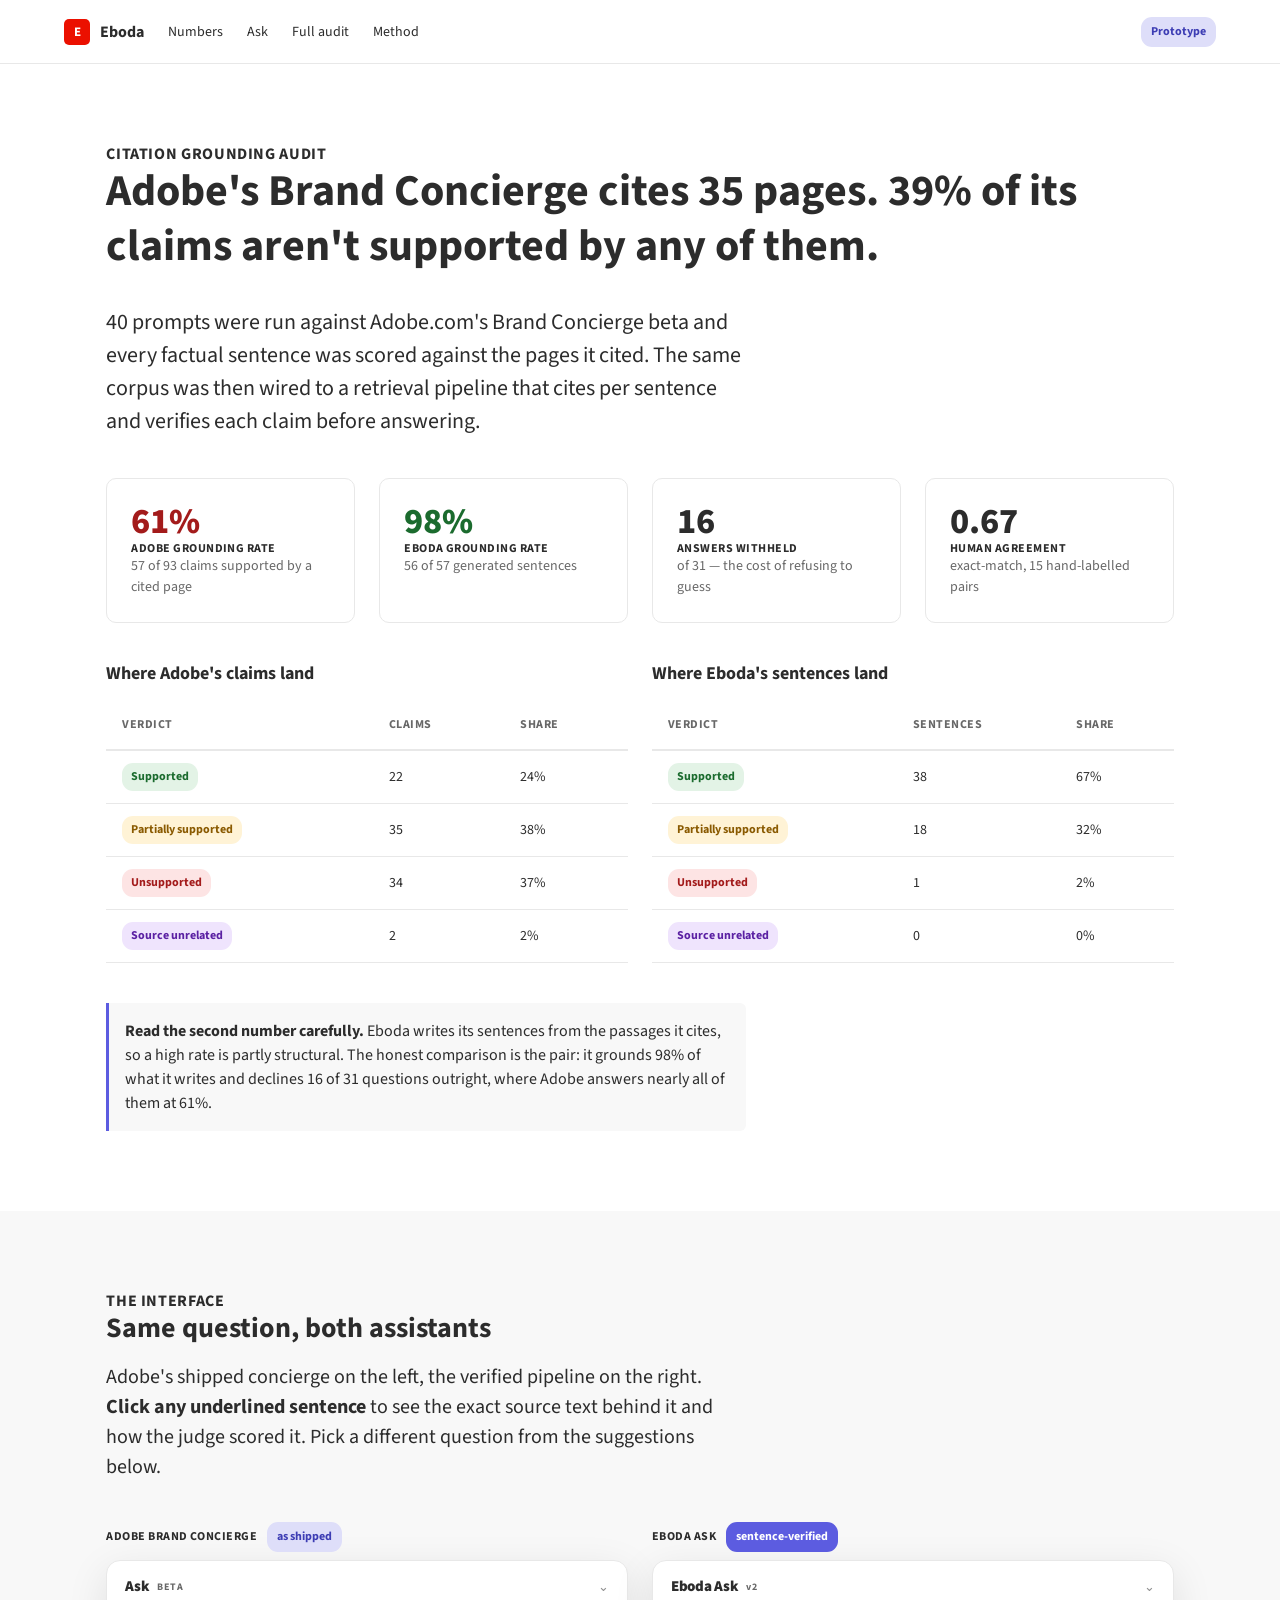
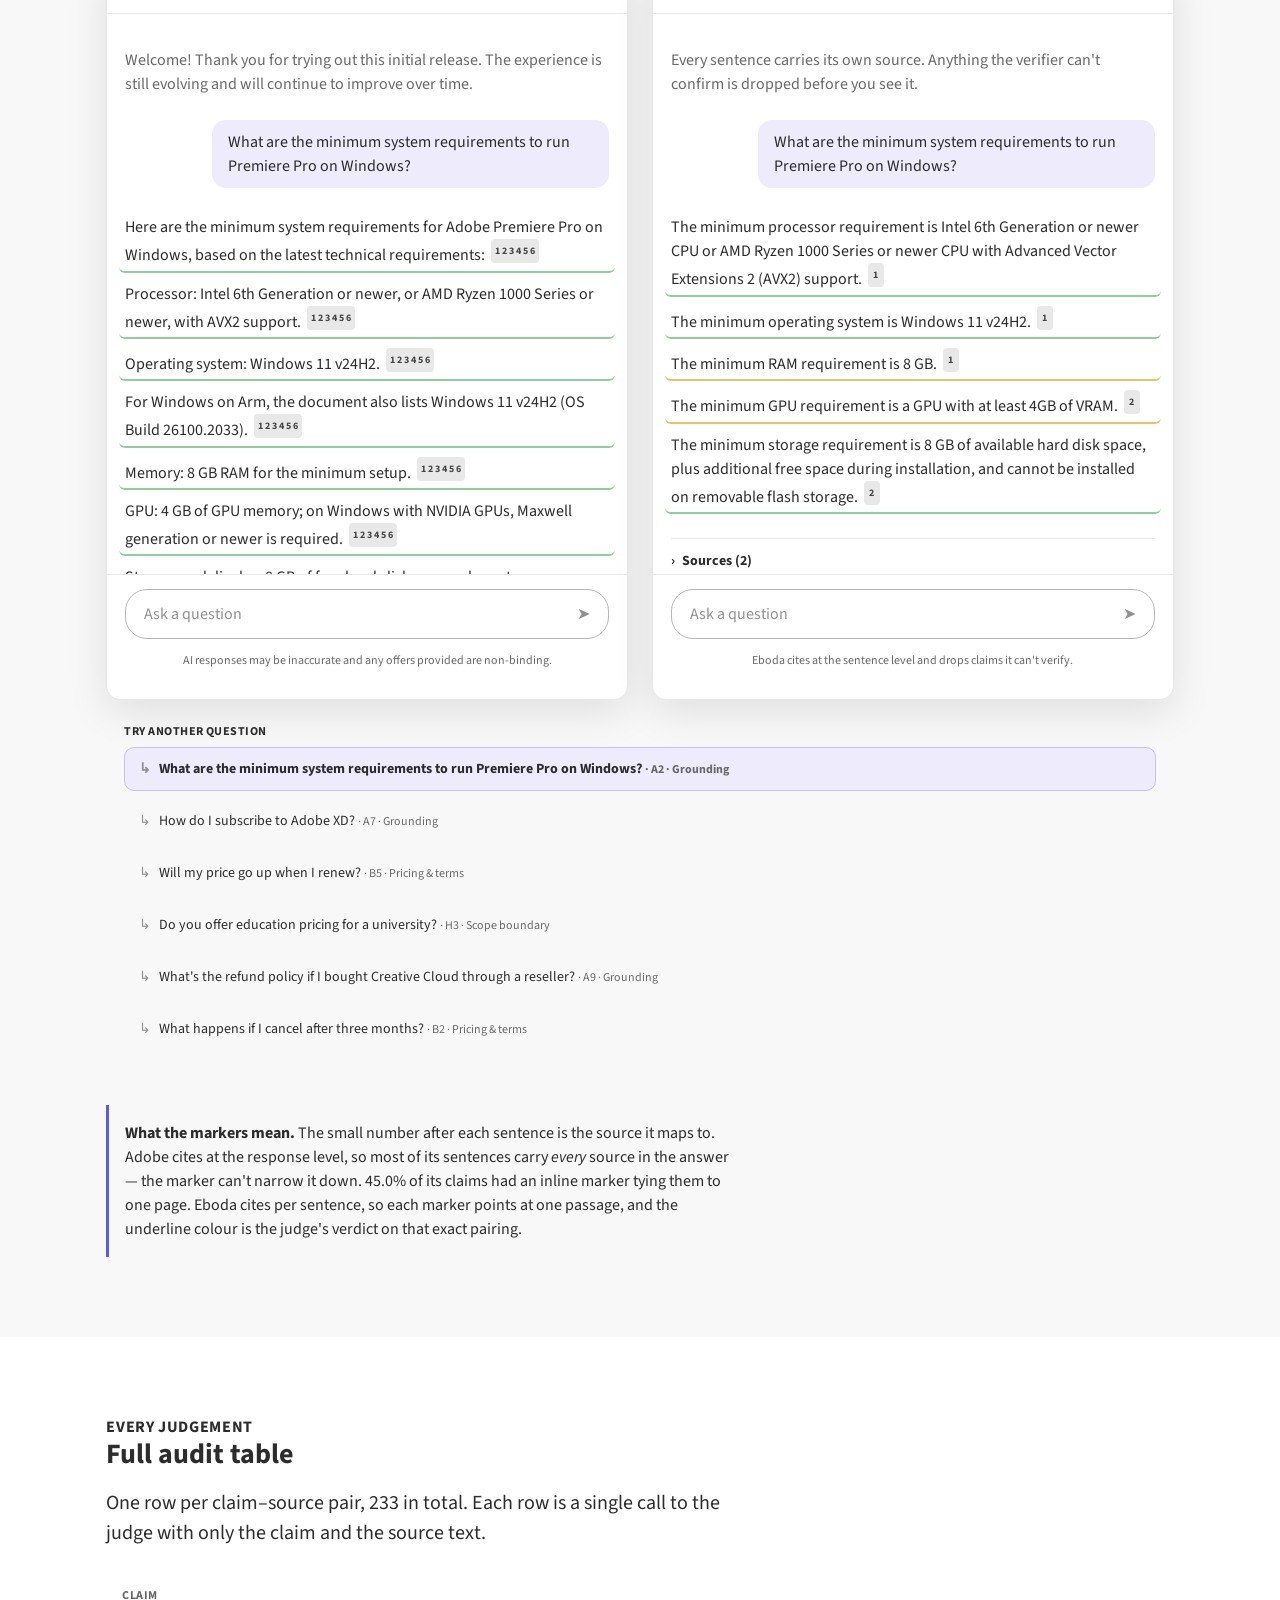
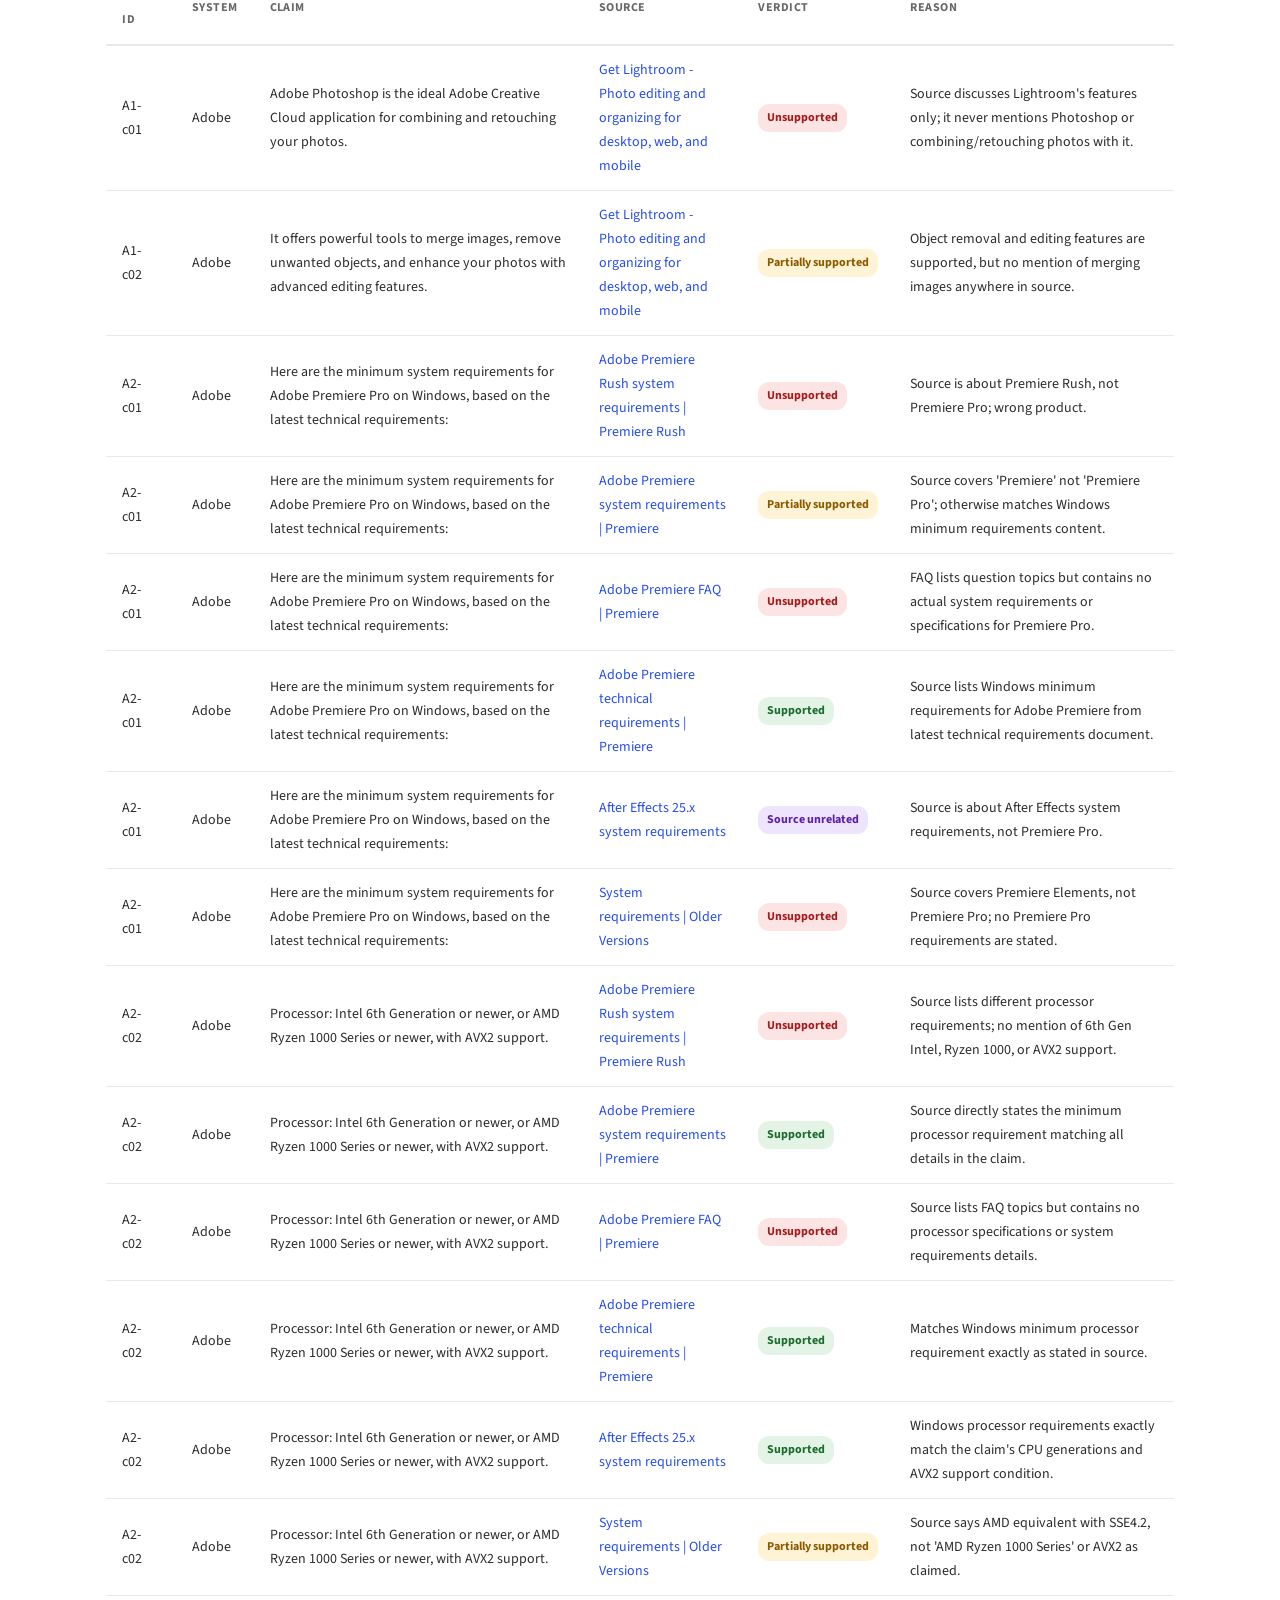
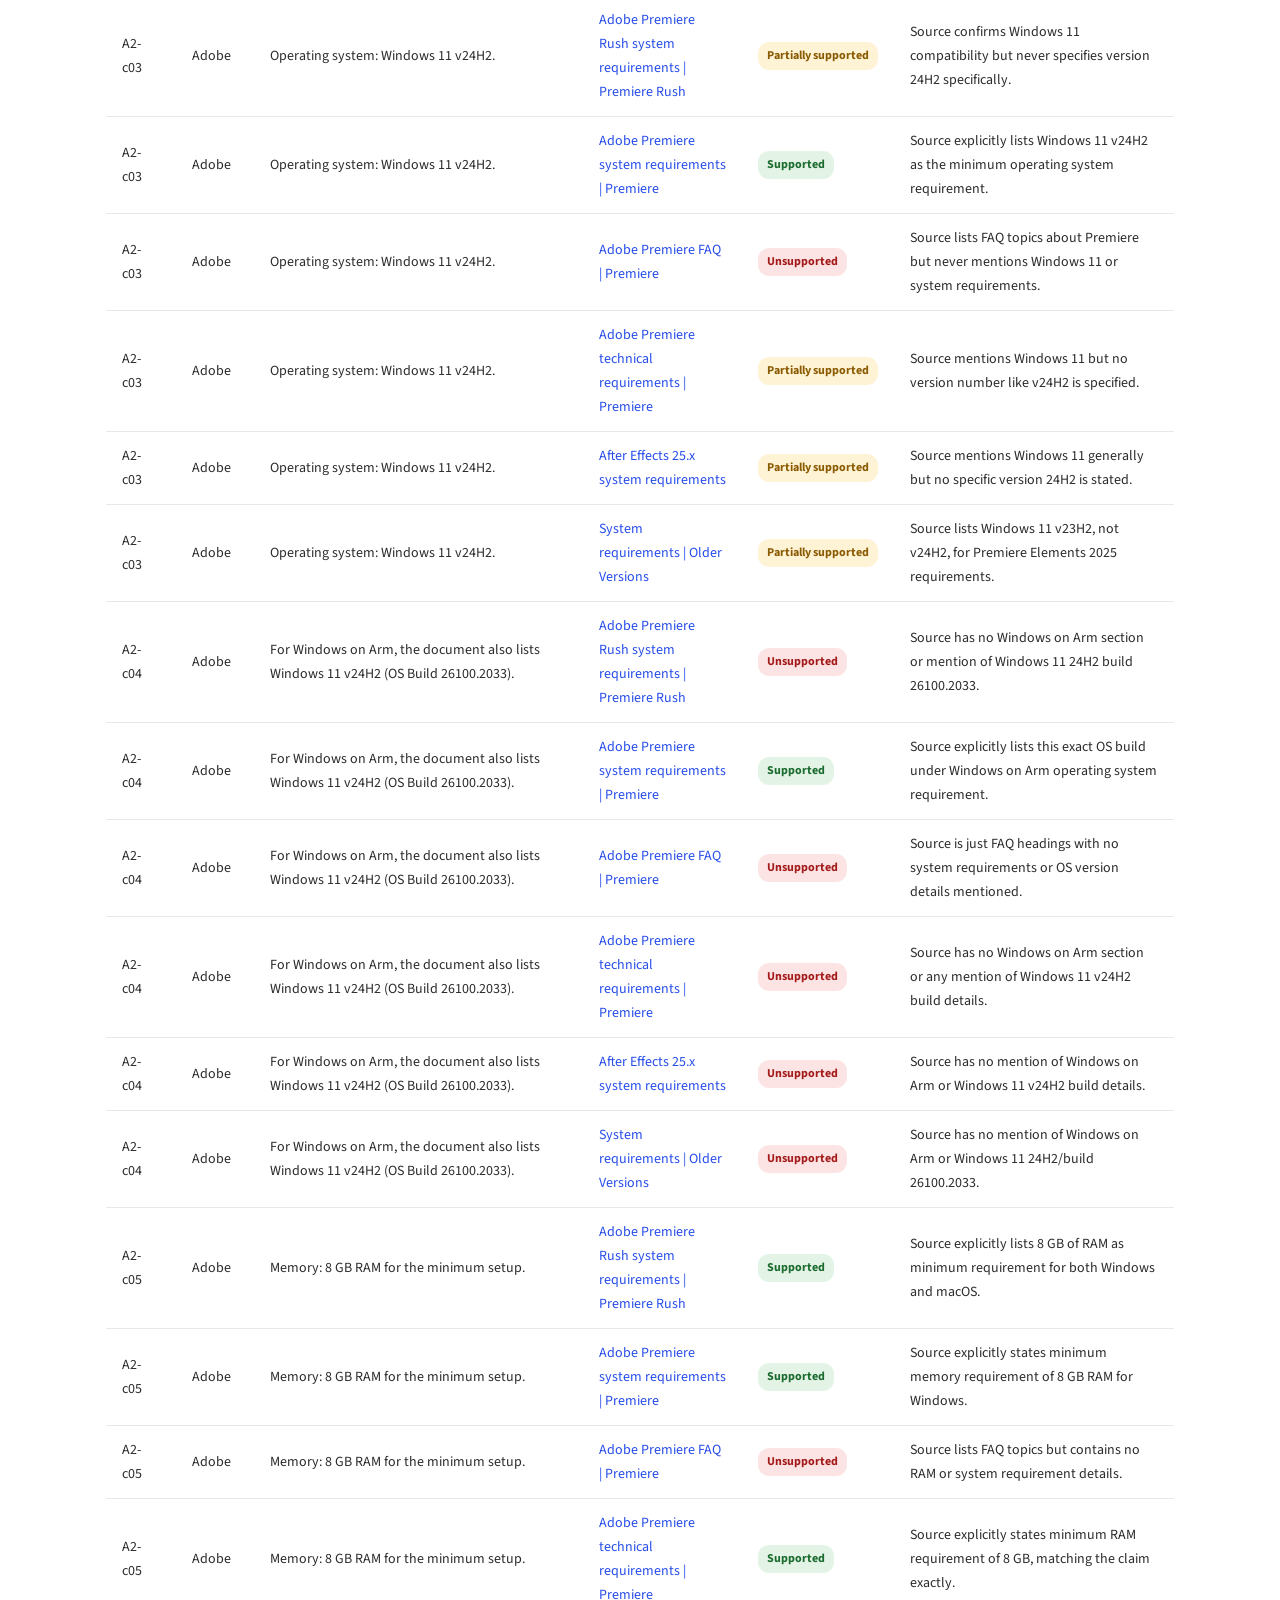
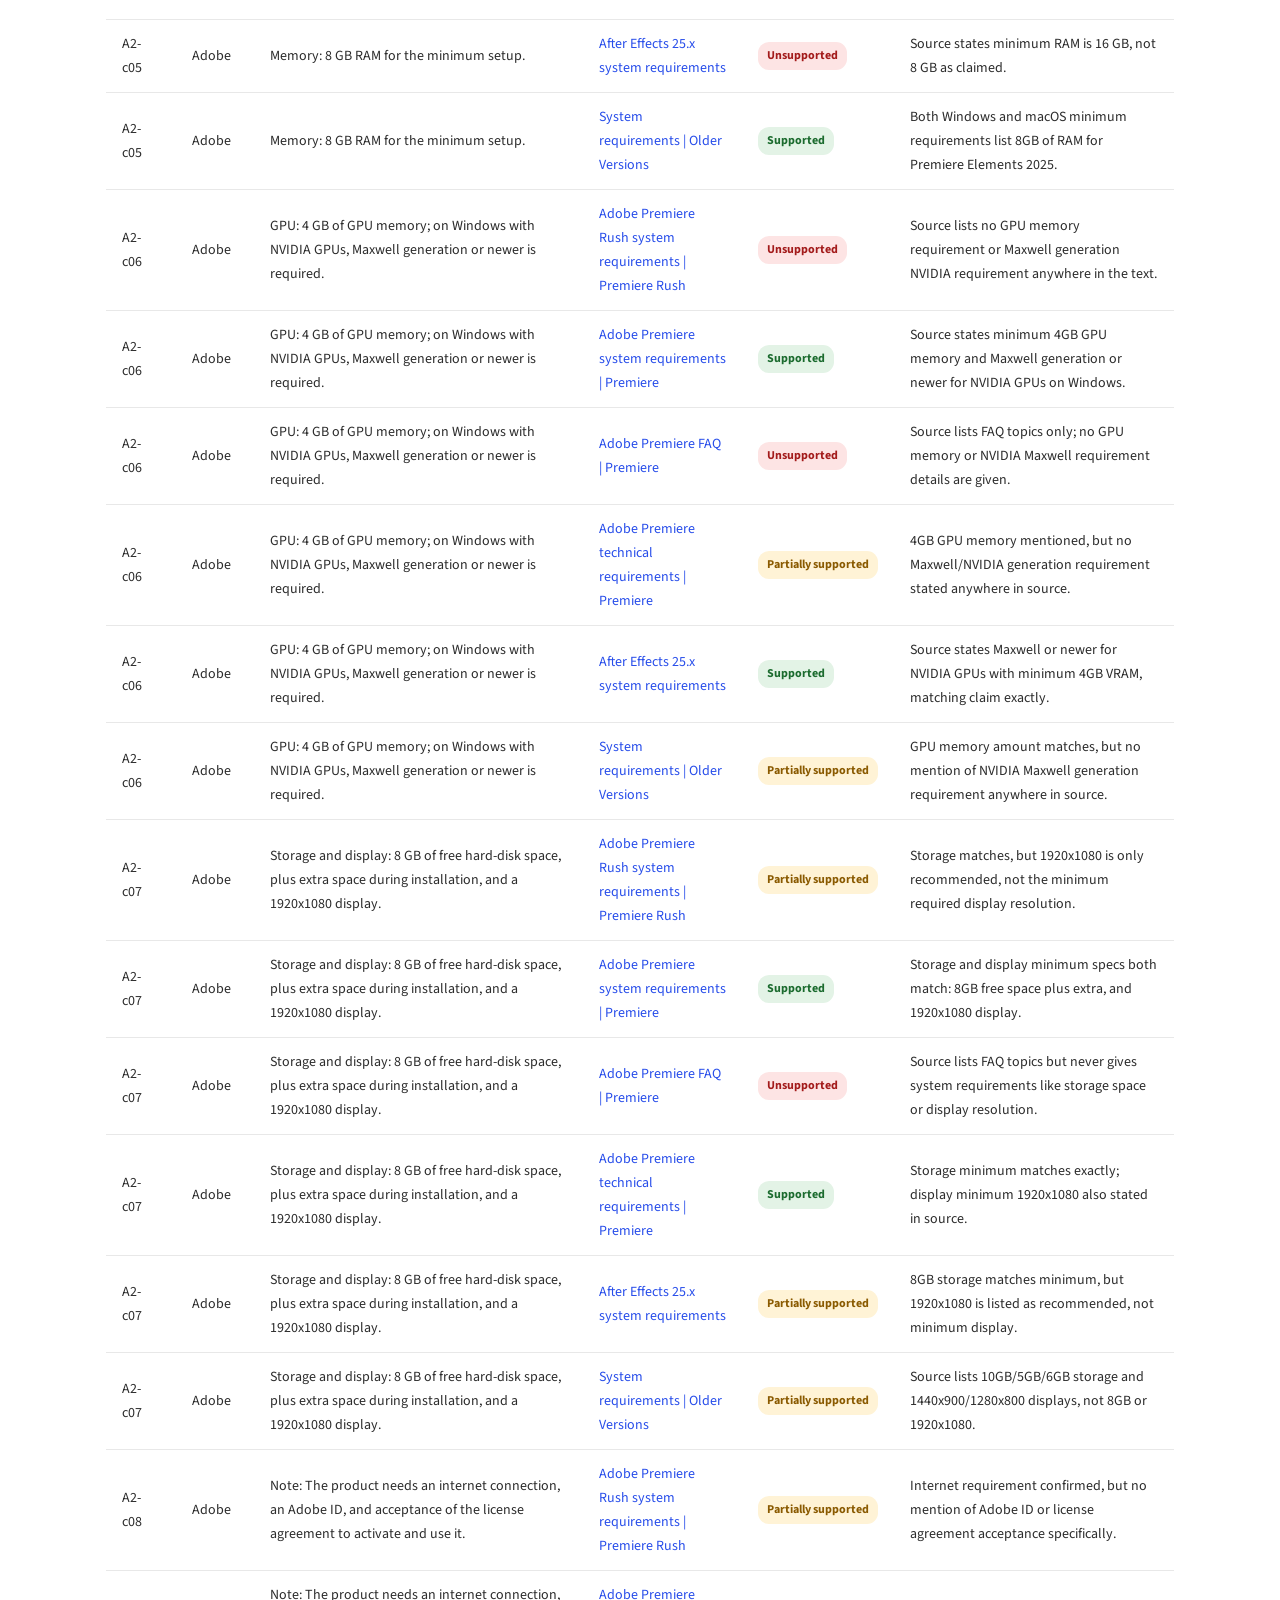
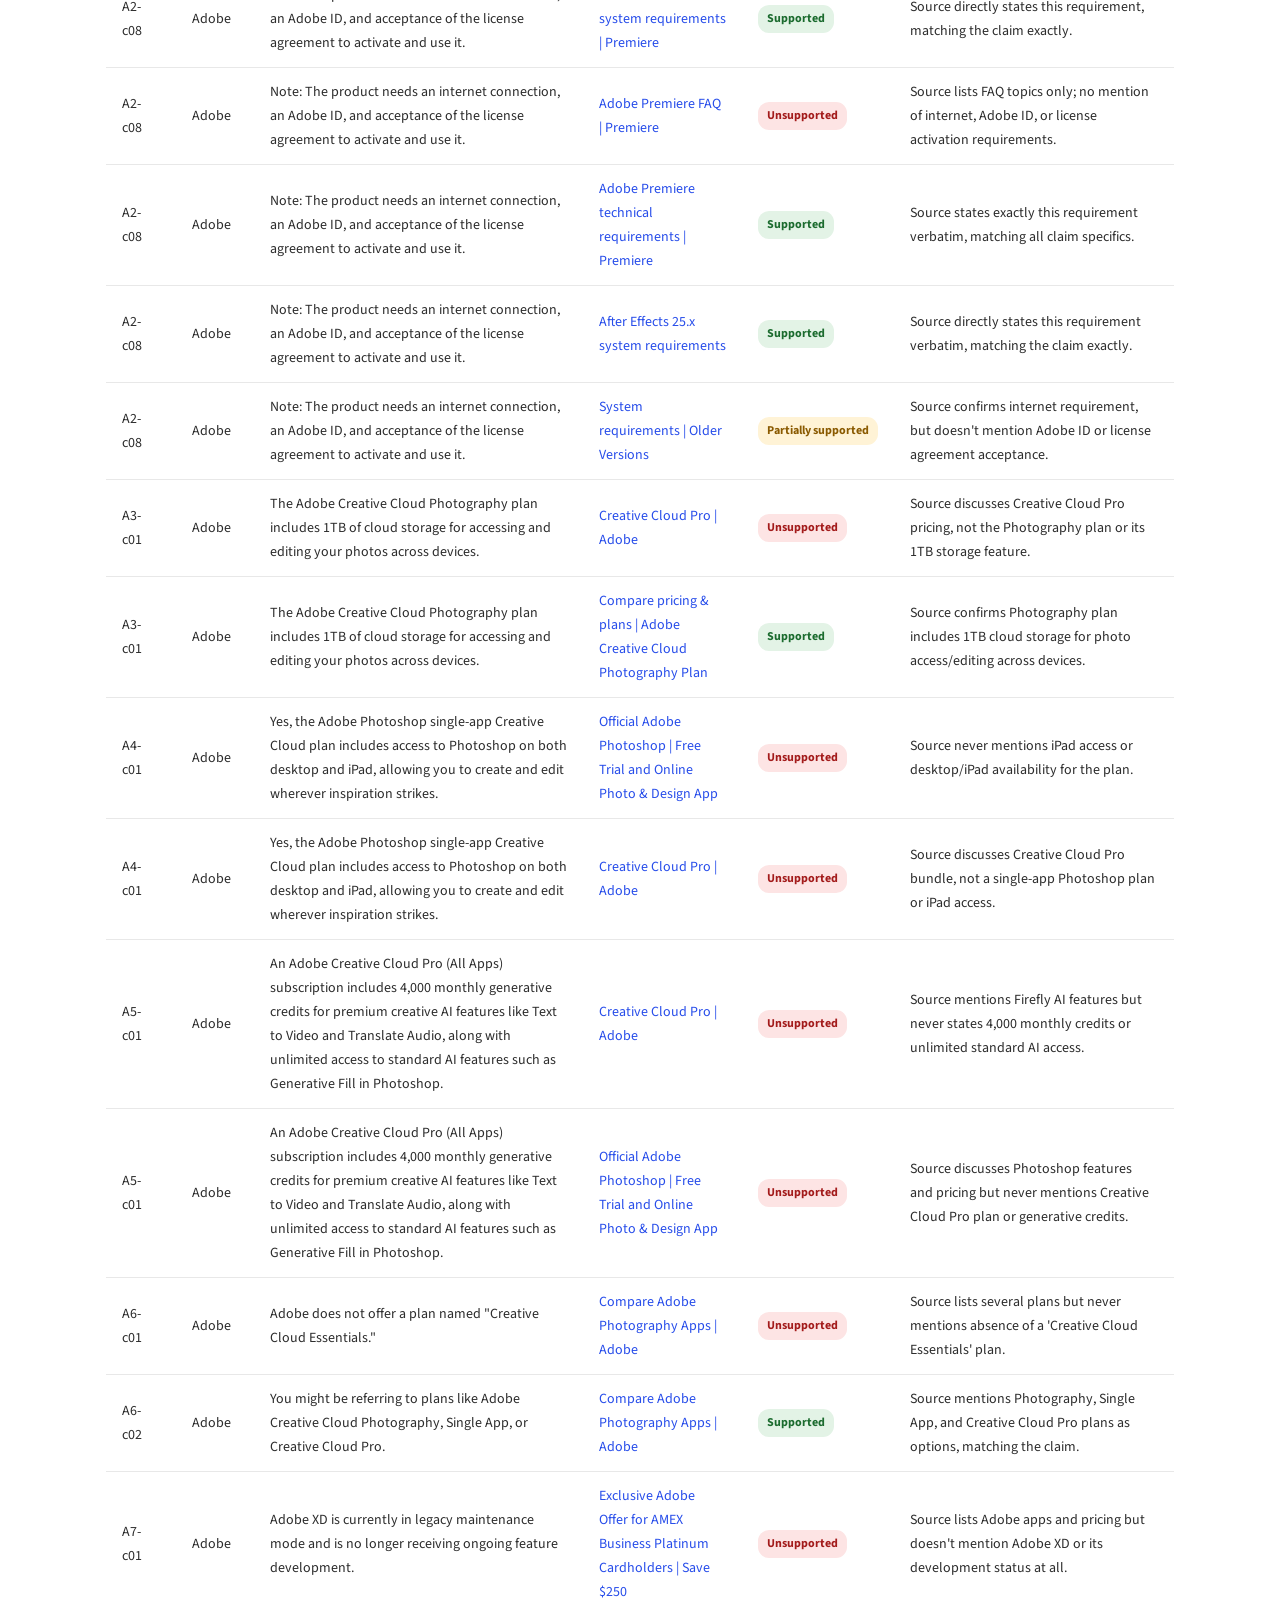
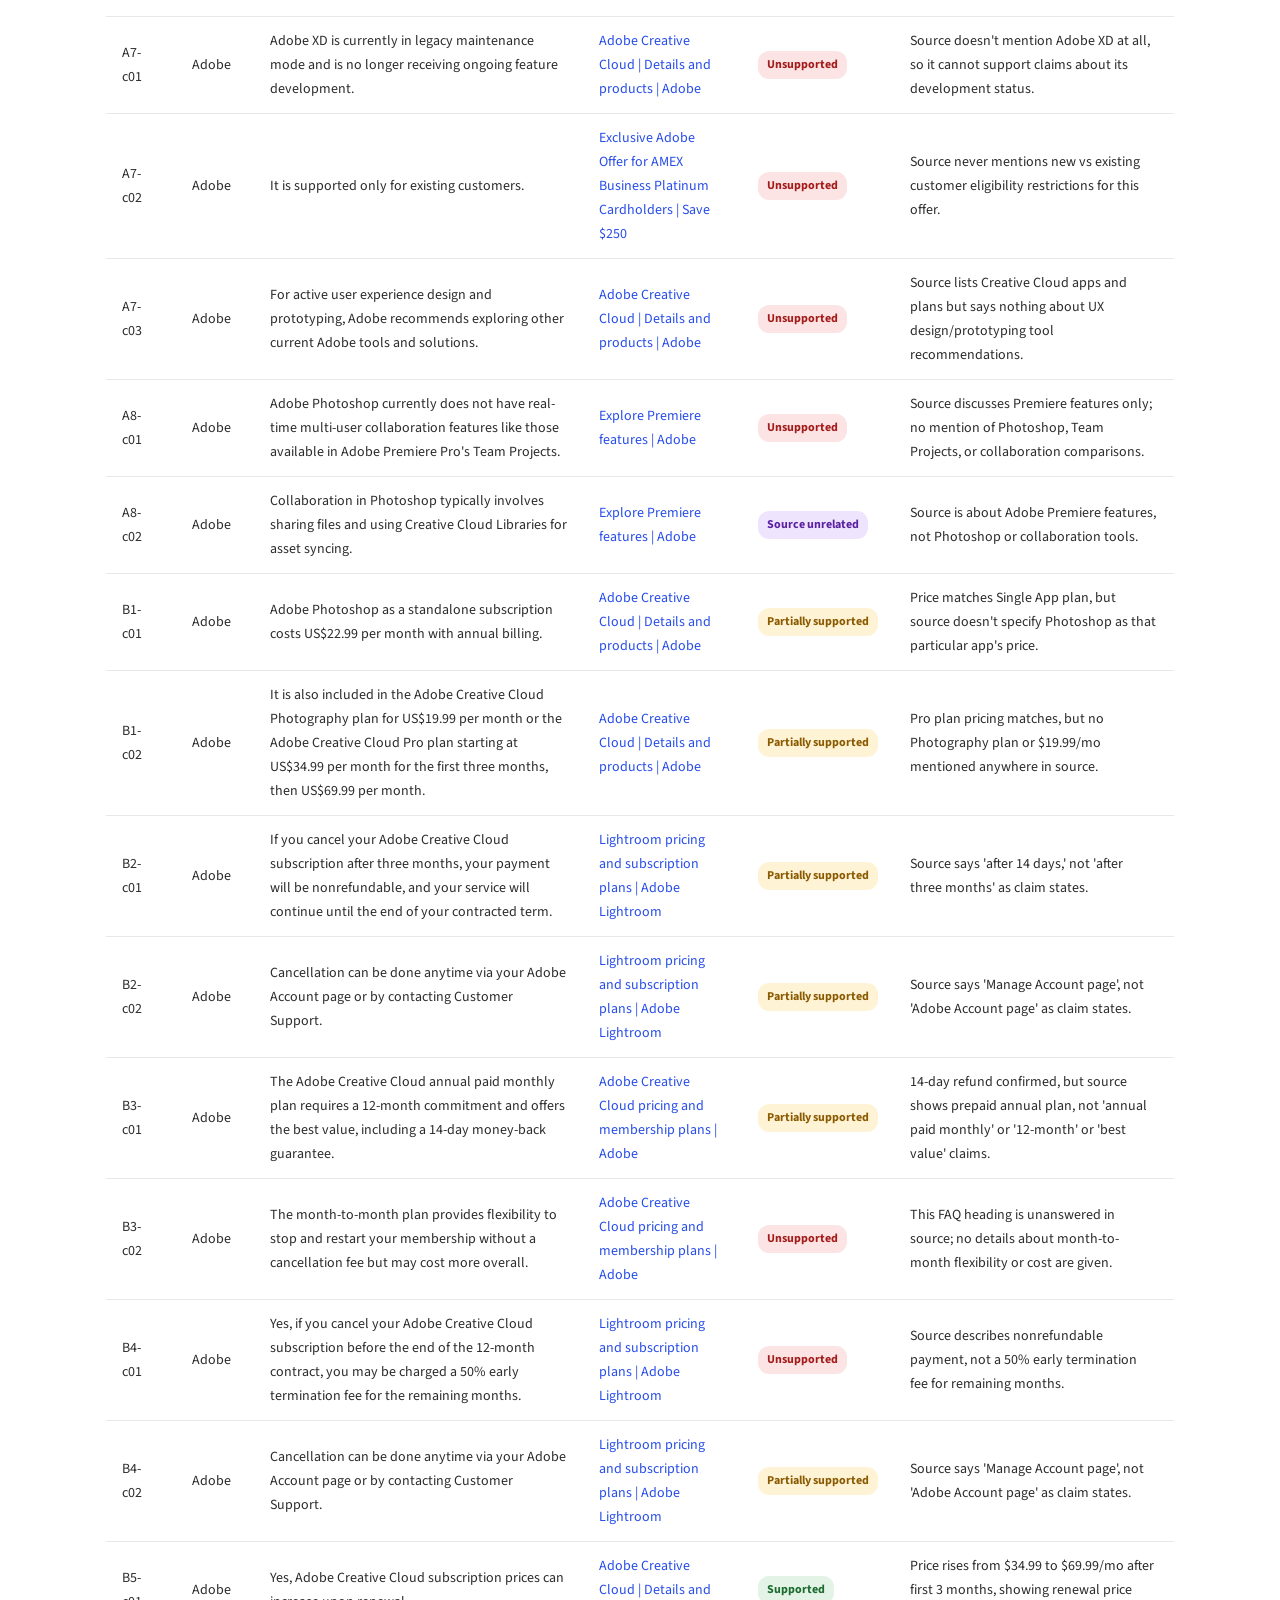
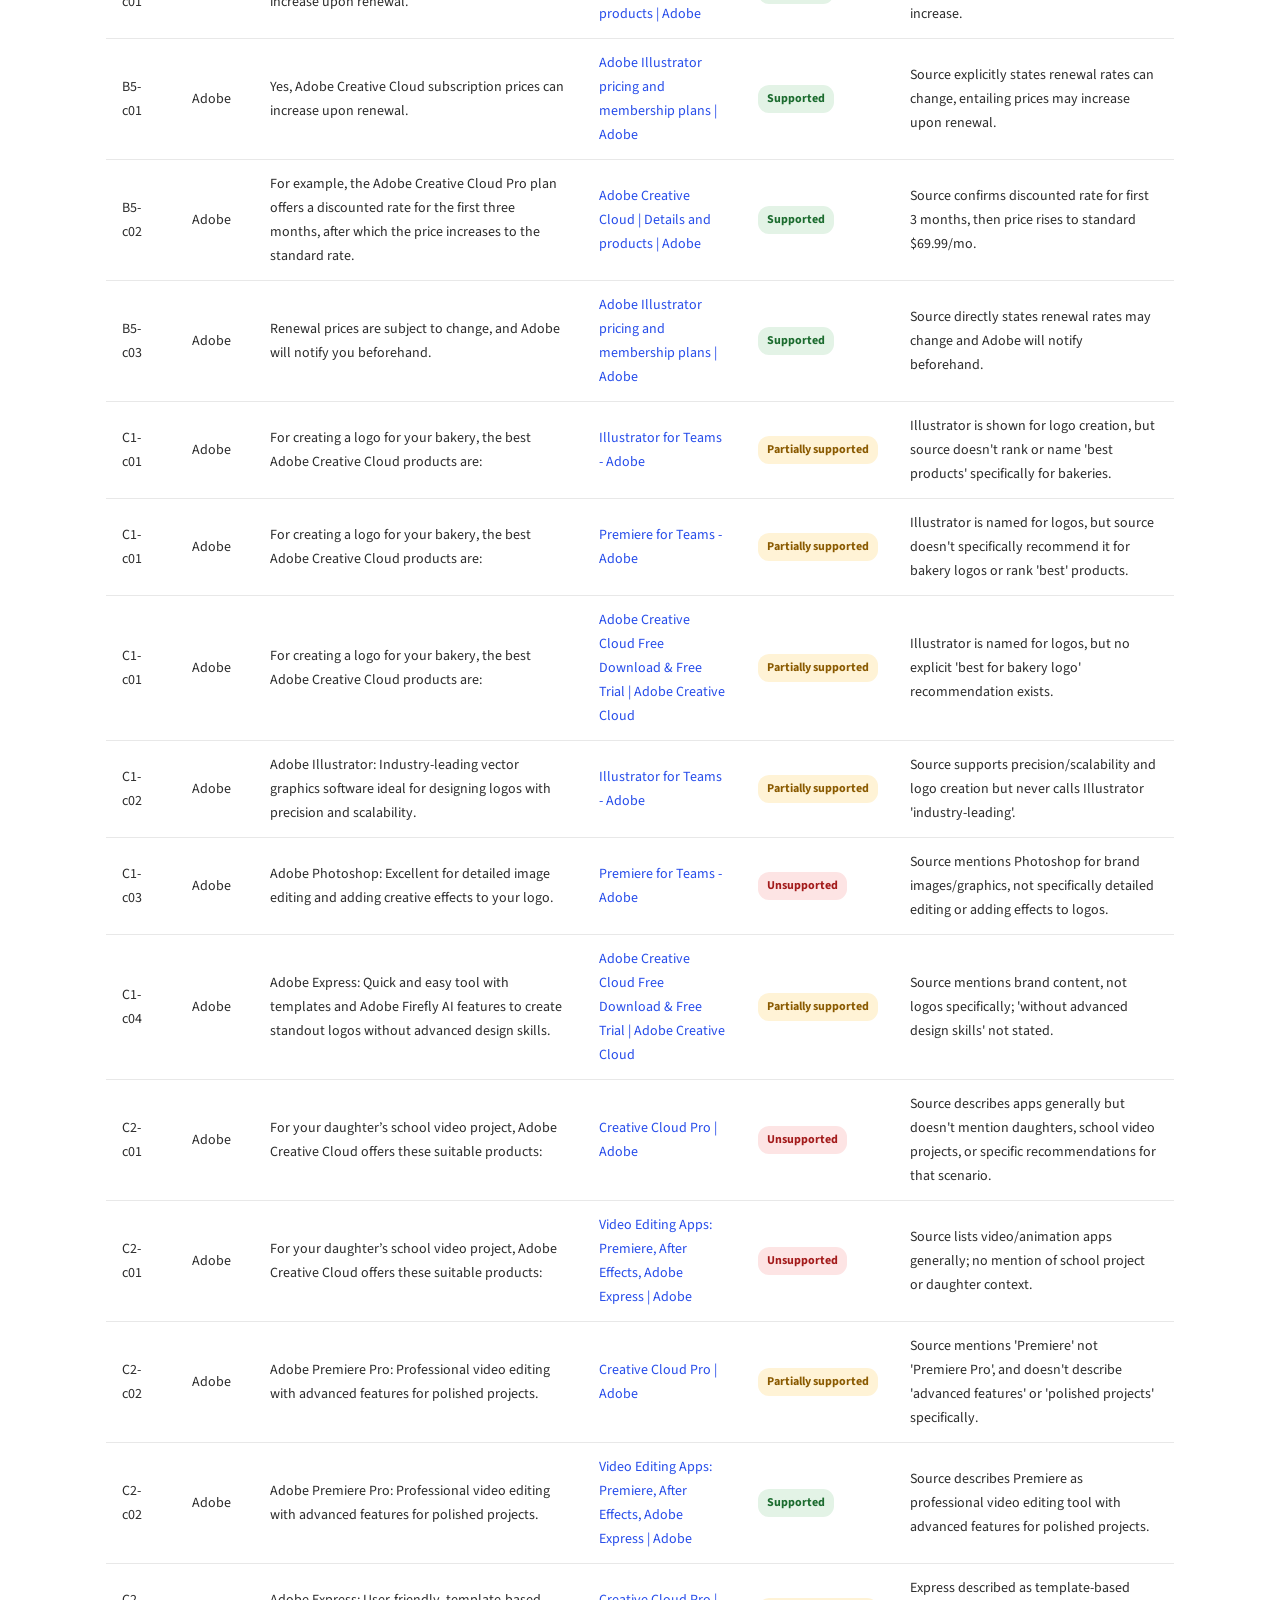
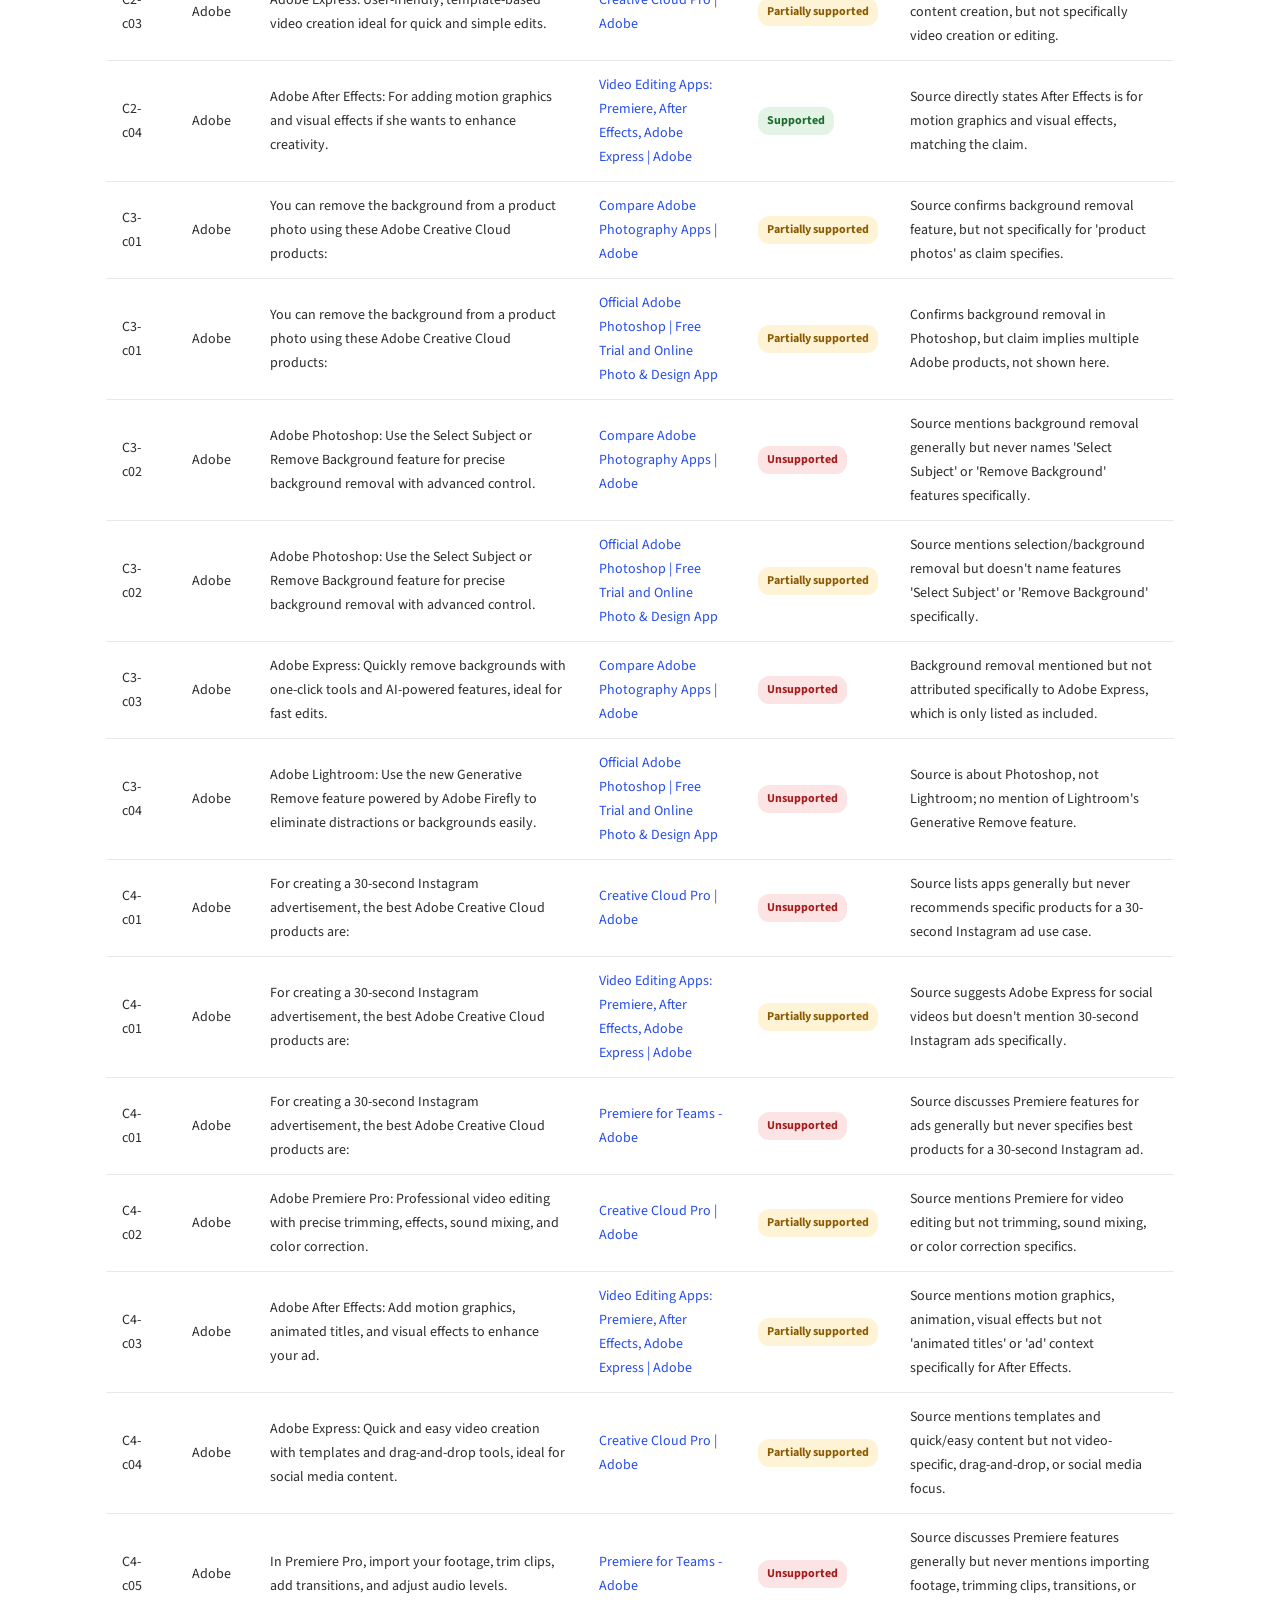
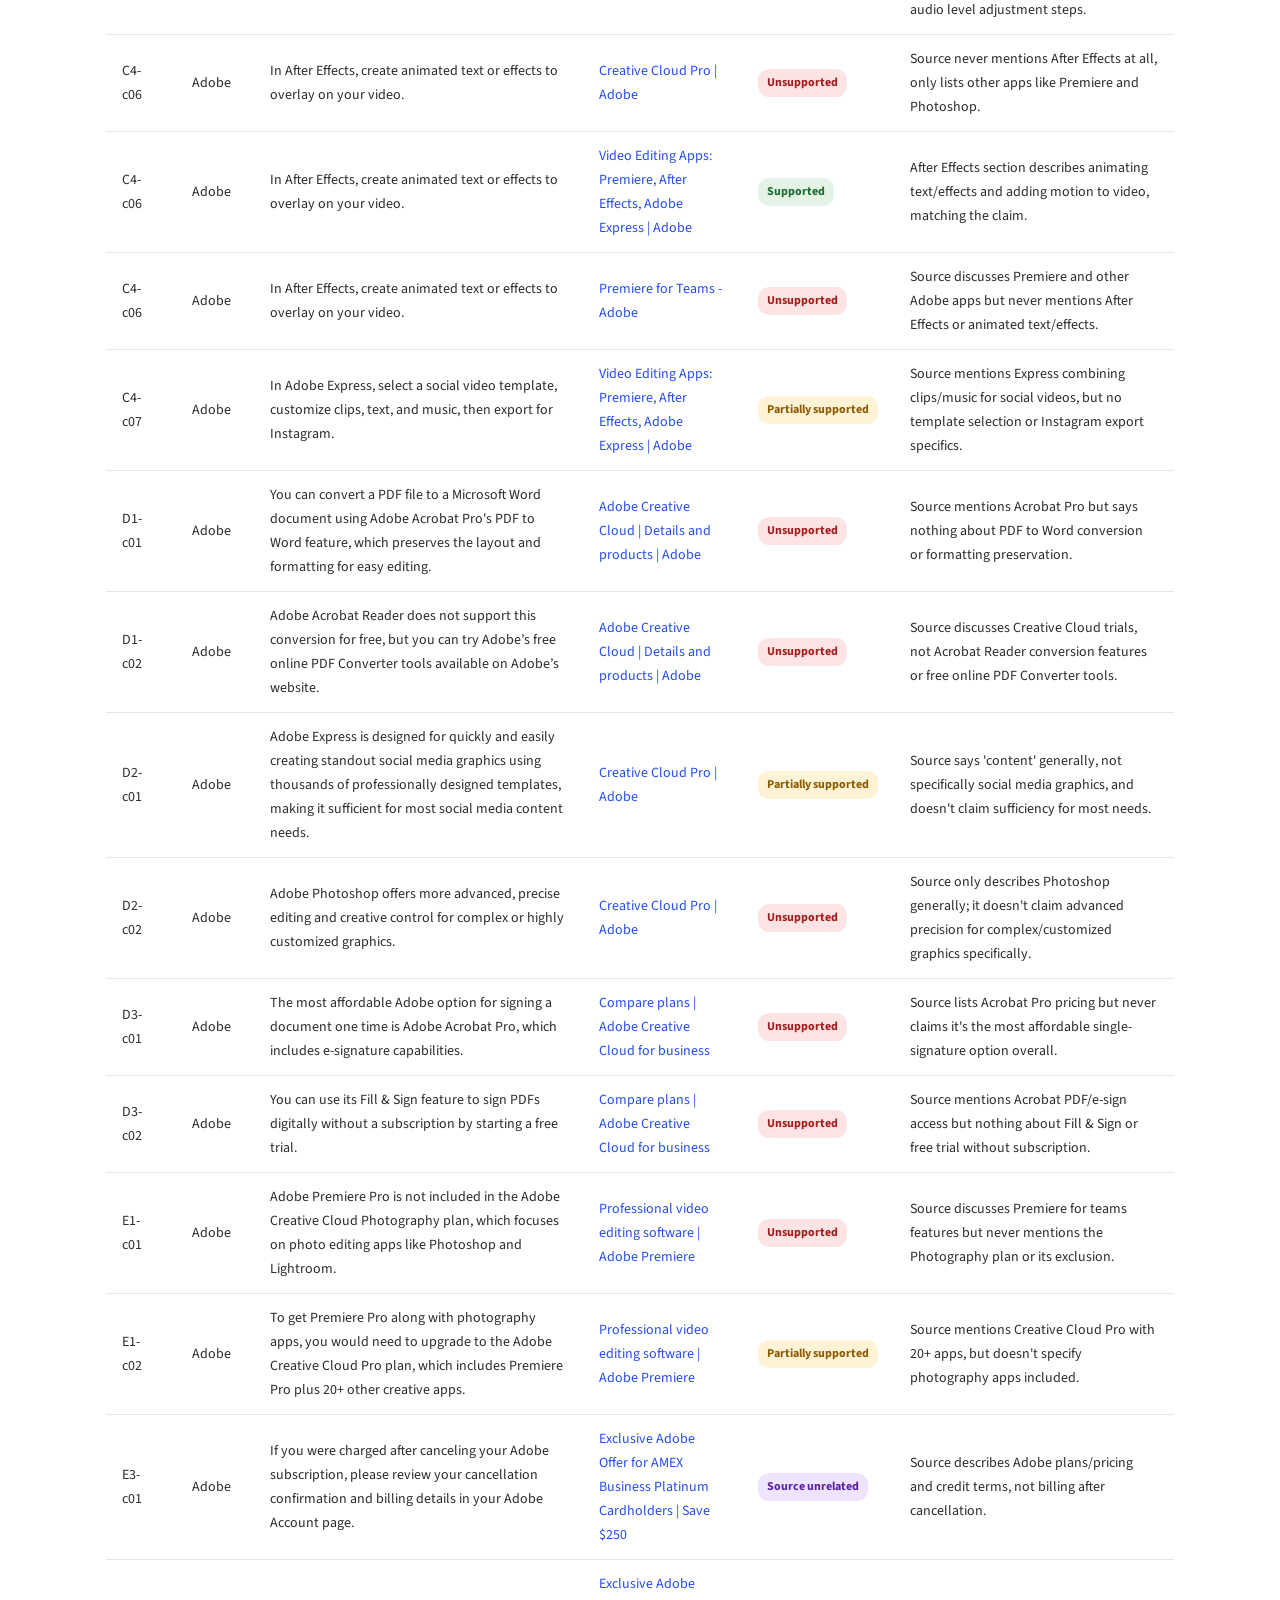
==== commit 91570b3e: "Rebuild the report as an interactive Ask modal Replaces the static side-by-side with a two-column ch" ====
--- a/docs/index.html
+++ b/docs/index.html
@@ -7,8 +7,13 @@
 <link href="https://fonts.googleapis.com/css2?family=Source+Sans+3:ital,wght@0,300..900;1,300..900&display=swap" rel="stylesheet">
 <link rel="stylesheet" href="eboda-web-toolkit.css">
 <style>
-  /* The only additions to the toolkit: verdict colour-coding and the
-     side-by-side/citation affordances the toolkit has no component for. */
+  /* ------------------------------------------------------------------
+     Additions to the toolkit. Everything interactive here is CSS only —
+     hidden radio inputs plus sibling selectors, and <details> for the
+     source drawers. No JavaScript anywhere on this page (SPEC.md §8).
+     ------------------------------------------------------------------ */
+
+  /* verdict pills */
   .verdict { display:inline-block; padding:2px 9px; border-radius:11px;
              font-size:var(--type-body-xxs-size); font-weight:700; white-space:nowrap; }
   .verdict.supported   { background:#E3F3E6; color:#1B6B2E; }
@@ -22,25 +27,129 @@
   .stat .n.win  { color:#1B6B2E; }
   .stat .n.warn { color:#A31B1B; }
 
-  .compare { border:1px solid var(--border-color); border-radius:10px; overflow:hidden; }
-  .compare > header { padding:12px 16px; border-bottom:1px solid var(--border-color);
-                      background:var(--color-gray-100); display:flex; gap:10px; align-items:baseline; }
-  .compare > .body { padding:var(--spacing-s); }
-  .transcript { white-space:pre-wrap; }
-
-  .cite { border:none; background:none; }
-  .cite details { border-bottom:1px dotted var(--border-color); }
-  .cite summary { cursor:pointer; list-style:none; padding:6px 0; }
-  .cite summary::-webkit-details-marker { display:none; }
-  .cite .ev { border-left:3px solid var(--color-info-accent); background:var(--color-gray-100);
-              padding:10px 14px; margin:6px 0 12px; border-radius:0 6px 6px 0; }
-  .cite .ev q { font-style:italic; }
-
-  .dropped { opacity:.62; text-decoration:line-through var(--color-gray-500); }
+  /* ---------------- the Ask modal ---------------- */
+  .ask-wrap { position:relative; }
+  .probe-radio, .sr { position:absolute; opacity:0; pointer-events:none; }
+
+  .ask-grid { display:grid; gap:var(--spacing-s); grid-template-columns:1fr; }
+  @media (min-width:1000px) { .ask-grid { grid-template-columns:1fr 1fr; } }
+
+  .ask-shell { background:#fff; border:1px solid var(--border-color); border-radius:14px;
+               box-shadow:0 12px 40px rgba(0,0,0,.10); display:flex; flex-direction:column;
+               overflow:hidden; min-height:520px; }
+  .ask-bar { display:flex; align-items:center; gap:8px; padding:14px 18px;
+             border-bottom:1px solid var(--border-color); }
+  .ask-logo { font-weight:900; letter-spacing:-.02em; font-size:15px; }
+  .ask-beta { font-size:10px; font-weight:700; letter-spacing:.08em; color:var(--color-gray-600); }
+  .ask-bar .spacer { margin-left:auto; }
+  .ask-chev { color:var(--color-gray-500); font-size:13px; }
+
+  .ask-body { padding:18px; flex:1; overflow-y:auto; max-height:560px; }
+  .ask-hello { color:var(--color-gray-600); font-size:var(--type-body-s-size);
+               margin-bottom:var(--spacing-s); }
+
+  .bubble-user { background:#EDEBFC; border-radius:14px; padding:10px 16px; max-width:82%;
+                 margin-left:auto; font-size:var(--type-body-s-size); }
+
+  .answer { margin-top:var(--spacing-s); font-size:var(--type-body-s-size); }
+  .line { margin:0 0 6px; }
+  .line.plain { color:var(--text-color); white-space:pre-wrap; }
+
+  /* a citable sentence: click to highlight and reveal its source */
+  .claim { display:block; cursor:pointer; border-radius:6px; padding:3px 6px; margin:0 -6px;
+           border-bottom:2px solid transparent; transition:background .12s, border-color .12s; }
+  .claim:hover { background:var(--color-gray-100); }
+  .claim .mk { display:inline-block; min-width:16px; text-align:center; margin-left:6px;
+               padding:0 4px; border-radius:4px; background:var(--color-gray-200);
+               color:var(--color-gray-700); font-size:10px; font-weight:700;
+               vertical-align:super; }
+  .claim.s-supported   { border-bottom-color:#8FCF9E; }
+  .claim.s-partially   { border-bottom-color:#E8C168; }
+  .claim.s-unsupported { border-bottom-color:#E79393; }
+  .claim.s-unrelated   { border-bottom-color:#B695E8; }
+  .claim.s-none        { border-bottom-color:var(--color-gray-300); }
+
+  /* checked state — one generic rule, no per-sentence CSS */
+  .sr:checked + .claim { background:#F3F7FF; border-bottom-width:2px; }
+  .sr:checked + .claim.s-supported   { background:#EDF8F0; }
+  .sr:checked + .claim.s-partially   { background:#FFF8E8; }
+  .sr:checked + .claim.s-unsupported { background:#FDEFEF; }
+  .sr:checked + .claim.s-unrelated   { background:#F6EFFD; }
+  .sr:checked + .claim .mk { background:var(--color-info-accent); color:#fff; }
+  .why { display:none; }
+  .sr:checked ~ .why { display:block; }
+
+  .why { margin:8px 0 14px; border-left:3px solid var(--color-info-accent);
+         background:var(--color-gray-100); border-radius:0 8px 8px 0; padding:12px 14px; }
+  .why-head { display:flex; align-items:center; gap:8px; margin-bottom:6px; flex-wrap:wrap; }
+  .why q { font-style:italic; display:block; margin:6px 0; color:var(--text-color); }
+  .why .src-line { font-size:var(--type-body-xxs-size); color:var(--color-gray-700); }
+  .why .close { margin-left:auto; cursor:pointer; font-weight:700; color:var(--color-gray-600);
+                font-size:13px; padding:0 4px; }
+  .why .close:hover { color:var(--text-color); }
+
+  .dropped-note { text-decoration:line-through var(--color-gray-500); opacity:.6; }
+
+  /* product card, mirroring the shipped concierge */
+  .prod-card { border:1px solid var(--border-color); border-radius:10px; padding:14px;
+               margin-top:var(--spacing-s); max-width:360px; }
+  .prod-mark { width:34px; height:34px; border-radius:7px; background:var(--color-brand-red);
+               color:#fff; font-weight:900; display:flex; align-items:center;
+               justify-content:center; font-size:15px; }
+  .prod-actions { display:flex; gap:8px; margin-top:10px; }
+
+  .react { display:flex; gap:14px; margin-top:12px; color:var(--color-gray-500); font-size:14px; }
+
+  .srcs { margin-top:var(--spacing-s); border-top:1px solid var(--border-color); padding-top:10px; }
+  .srcs summary { cursor:pointer; list-style:none; font-weight:700;
+                  font-size:var(--type-body-xs-size); }
+  .srcs summary::-webkit-details-marker { display:none; }
+  .srcs summary::before { content:"›"; display:inline-block; margin-right:7px;
+                          transition:transform .15s; }
+  .srcs[open] summary::before { transform:rotate(90deg); }
+  .srcs ol { margin:10px 0 0; padding-left:22px; }
+  .srcs li { margin-bottom:6px; font-size:var(--type-body-xxs-size); }
+
+  /* follow-up chips double as the probe switcher */
+  .chips { padding:0 18px 14px; display:flex; flex-direction:column; gap:8px; }
+  .chip { display:block; cursor:pointer; background:var(--color-gray-100);
+          border:1px solid transparent; border-radius:10px; padding:9px 14px;
+          font-size:var(--type-body-xs-size); transition:background .12s, border-color .12s; }
+  .chip:hover { background:var(--color-gray-200); }
+  .chip .arr { color:var(--color-gray-500); margin-right:8px; }
+
+  .ask-foot { border-top:1px solid var(--border-color); padding:14px 18px; }
+  .ask-input { display:flex; align-items:center; gap:10px; border:1px solid var(--color-gray-400);
+               border-radius:22px; padding:12px 18px; color:var(--color-gray-500);
+               font-size:var(--type-body-s-size); }
+  .ask-input .send { margin-left:auto; }
+  .ask-legal { text-align:center; font-size:var(--type-body-xxs-size);
+               color:var(--color-gray-600); margin-top:10px; }
+
+  .col-tag { display:flex; align-items:baseline; gap:10px; margin-bottom:8px; }
+
   .table-scroll { overflow-x:auto; }
   .table-scroll table { min-width:900px; }
-  .src-list { list-style:none; padding:0; margin:0; }
-  .src-list li { padding:4px 0; }
+
+  #probe-A2:checked ~ .ask-grid .thread-A2 { display:block; }
+  #probe-A2:checked ~ .chips .chip[for="probe-A2"] {
+    background:#EDEBFC; border-color:#C7C0F5; font-weight:700; }
+  #probe-A7:checked ~ .ask-grid .thread-A7 { display:block; }
+  #probe-A7:checked ~ .chips .chip[for="probe-A7"] {
+    background:#EDEBFC; border-color:#C7C0F5; font-weight:700; }
+  #probe-B5:checked ~ .ask-grid .thread-B5 { display:block; }
+  #probe-B5:checked ~ .chips .chip[for="probe-B5"] {
+    background:#EDEBFC; border-color:#C7C0F5; font-weight:700; }
+  #probe-H3:checked ~ .ask-grid .thread-H3 { display:block; }
+  #probe-H3:checked ~ .chips .chip[for="probe-H3"] {
+    background:#EDEBFC; border-color:#C7C0F5; font-weight:700; }
+  #probe-A9:checked ~ .ask-grid .thread-A9 { display:block; }
+  #probe-A9:checked ~ .chips .chip[for="probe-A9"] {
+    background:#EDEBFC; border-color:#C7C0F5; font-weight:700; }
+  #probe-B2:checked ~ .ask-grid .thread-B2 { display:block; }
+  #probe-B2:checked ~ .chips .chip[for="probe-B2"] {
+    background:#EDEBFC; border-color:#C7C0F5; font-weight:700; }
+  .thread { display:none; }
 </style>
 </head>
 <body>
@@ -50,7 +159,7 @@
     <a class="gnav-brand" href="#top"><span class="gnav-mark">E</span> Eboda</a>
     <ul class="gnav-links">
       <li><a href="#numbers">Numbers</a></li>
-      <li><a href="#probes">Side by side</a></li>
+      <li><a href="#ask">Ask</a></li>
       <li><a href="#audit">Full audit</a></li>
       <li><a href="#method">Method</a></li>
     </ul>
@@ -63,7 +172,7 @@
 <main id="top">
 
 <!-- ====================== 1. HEADLINE NUMBERS ====================== -->
-<section class="section bg-white">
+<section class="section bg-white" id="numbers">
   <div class="container">
     <p class="detail-l">Citation grounding audit</p>
     <h1 class="heading-xxl">Adobe's Brand Concierge cites 35 pages. 39% of its claims aren't supported by any of them.</h1>
@@ -133,36 +242,182 @@
   </div>
 </section>
 
-<!-- ====================== 2. SIX PROBES, SIDE BY SIDE ====================== -->
-<section class="section bg-gray" id="probes">
+<!-- ====================== 2. THE ASK MODAL ====================== -->
+<section class="section bg-gray" id="ask">
   <div class="container">
-    <p class="detail-l">Side by side</p>
-    <h2 class="heading-l">Six probes, both systems</h2>
-    <p class="body-l measure mt-xs">Adobe's answer on the left, Eboda's on the right.
-    Click any claim to see the exact source text the judge scored it against.</p>
-
-    <article class="mt-l">
-      <h3 class="heading-s">A2 · Grounding</h3>
-      <p class="body-l"><strong>What are the minimum system requirements to run Premiere Pro on Windows?</strong></p>
-      <p class="body-xs muted">Human verdict on the Adobe run: Partial · failure mode: Lost context · persona: Professional specialist</p>
-
-      <div class="grid two-up mt-s">
-
-        <!-- Adobe -->
-        <div class="compare">
-          <header>
+    <p class="detail-l">The interface</p>
+    <h2 class="heading-l">Same question, both assistants</h2>
+    <p class="body-l measure mt-xs">
+      Adobe's shipped concierge on the left, the verified pipeline on the right.
+      <strong>Click any underlined sentence</strong> to see the exact source text behind it and how
+      the judge scored it. Pick a different question from the suggestions below.
+    </p>
+
+    <div class="ask-wrap mt-l">
+      <input type="radio" name="probe" id="probe-A2" class="probe-radio" checked>
+      <input type="radio" name="probe" id="probe-A7" class="probe-radio">
+      <input type="radio" name="probe" id="probe-B5" class="probe-radio">
+      <input type="radio" name="probe" id="probe-H3" class="probe-radio">
+      <input type="radio" name="probe" id="probe-A9" class="probe-radio">
+      <input type="radio" name="probe" id="probe-B2" class="probe-radio">
+
+      <div class="ask-grid">
+
+        <!-- ============ ADOBE COLUMN ============ -->
+        <div>
+          <div class="col-tag">
             <strong class="detail-m">Adobe Brand Concierge</strong>
-            <span class="badge">8 claims · 6 sources</span>
-          </header>
-          <div class="body">
-            <p class="body-s transcript">Here are the minimum system requirements for Adobe Premiere Pro on Windows, based on the latest technical requirements:
-
-Processor: Intel 6th Generation or newer, or AMD Ryzen 1000 Series or newer, with AVX2 support.
-Operating system: Windows 11 v24H2. For Windows on Arm, the document also lists Windows 11 v24H2 (OS Build 26100.2033).
-Memory: 8 GB RAM for the minimum setup.
-GPU: 4 GB of GPU memory; on Windows with NVIDIA GPUs, Maxwell generation or newer is required.
-Storage and display: 8 GB of free hard-disk space, plus extra space during installation, and a 1920x1080 display.
-Note: The product needs an internet connection, an Adobe ID, and acceptance of the license agreement to activate and use it. Hope this helps!
+            <span class="badge">as shipped</span>
+          </div>
+          <div class="ask-shell">
+            <div class="ask-bar">
+              <span class="ask-logo">Ask</span><span class="ask-beta">BETA</span>
+              <span class="spacer"></span><span class="ask-chev">⌄</span>
+            </div>
+            <div class="ask-body">
+              <p class="ask-hello">Welcome! Thank you for trying out this initial release.
+                The experience is still evolving and will continue to improve over time.</p>
+
+              <div class="thread thread-A2">
+                <div class="bubble-user">What are the minimum system requirements to run Premiere Pro on Windows?</div>
+                <div class="answer">
+                  <div class="line">
+                    <input type="radio" name="A2-a" id="A2-a-1" class="sr">
+                    <label for="A2-a-1" class="claim s-supported">Here are the minimum system requirements for Adobe Premiere Pro on Windows, based on the latest technical requirements:<span class="mk">1 2 3 4 5 6</span></label>
+                    <div class="why">
+                      <div class="why-head">
+                        <span class="verdict supported">Supported</span>
+                        <span class="body-xxs muted">best of 6 cited sources</span>
+                        <label for="A2-a-clear" class="close" title="close">✕</label>
+                      </div>
+                      <q>Minimum and recommended system requirements for Windows</q>
+                      <p class="src-line">Source lists Windows minimum requirements for Adobe Premiere from latest technical requirements document.</p>
+                      <p class="src-line"><a href="https://helpx.adobe.com/premiere/desktop/get-started/technical-requirements/adobe-premiere-24x-technical-requirements.html">Adobe Premiere technical requirements | Premiere</a></p>
+                      <p class="src-line mt-xxs"><strong>Cited at response level.</strong>
+                        This sentence inherits all 6 of the answer's
+                        sources — nothing ties it to one page.</p>
+                    </div>
+                  </div>
+                  <div class="line">
+                    <input type="radio" name="A2-a" id="A2-a-3" class="sr">
+                    <label for="A2-a-3" class="claim s-supported">Processor: Intel 6th Generation or newer, or AMD Ryzen 1000 Series or newer, with AVX2 support.<span class="mk">1 2 3 4 5 6</span></label>
+                    <div class="why">
+                      <div class="why-head">
+                        <span class="verdict supported">Supported</span>
+                        <span class="body-xxs muted">best of 6 cited sources</span>
+                        <label for="A2-a-clear" class="close" title="close">✕</label>
+                      </div>
+                      <q>Minimum: Intel 6th Generation or newer CPU - or AMD Ryzen 1000 Series or newer CPU. Advanced Vector Extensions 2 (AVX2) Support required.</q>
+                      <p class="src-line">Source directly states the minimum processor requirement matching all details in the claim.</p>
+                      <p class="src-line"><a href="https://helpx.adobe.com/premiere/desktop/get-started/technical-requirements/adobe-premiere-pro-technical-requirements.html">Adobe Premiere system requirements | Premiere</a></p>
+                      <p class="src-line mt-xxs"><strong>Cited at response level.</strong>
+                        This sentence inherits all 6 of the answer's
+                        sources — nothing ties it to one page.</p>
+                    </div>
+                  </div>
+                  <div class="line">
+                    <input type="radio" name="A2-a" id="A2-a-5" class="sr">
+                    <label for="A2-a-5" class="claim s-supported">Operating system: Windows 11 v24H2.<span class="mk">1 2 3 4 5 6</span></label>
+                    <div class="why">
+                      <div class="why-head">
+                        <span class="verdict supported">Supported</span>
+                        <span class="body-xxs muted">best of 6 cited sources</span>
+                        <label for="A2-a-clear" class="close" title="close">✕</label>
+                      </div>
+                      <q>Minimum: Windows 11 v24H2. Windows on Arm: Windows 11 v24H2 (OS Build 26100.2033)</q>
+                      <p class="src-line">Source explicitly lists Windows 11 v24H2 as the minimum operating system requirement.</p>
+                      <p class="src-line"><a href="https://helpx.adobe.com/premiere/desktop/get-started/technical-requirements/adobe-premiere-pro-technical-requirements.html">Adobe Premiere system requirements | Premiere</a></p>
+                      <p class="src-line mt-xxs"><strong>Cited at response level.</strong>
+                        This sentence inherits all 6 of the answer's
+                        sources — nothing ties it to one page.</p>
+                    </div>
+                  </div>
+                  <div class="line">
+                    <input type="radio" name="A2-a" id="A2-a-7" class="sr">
+                    <label for="A2-a-7" class="claim s-supported">For Windows on Arm, the document also lists Windows 11 v24H2 (OS Build 26100.2033).<span class="mk">1 2 3 4 5 6</span></label>
+                    <div class="why">
+                      <div class="why-head">
+                        <span class="verdict supported">Supported</span>
+                        <span class="body-xxs muted">best of 6 cited sources</span>
+                        <label for="A2-a-clear" class="close" title="close">✕</label>
+                      </div>
+                      <q>Windows on Arm: Windows 11 v24H2 (OS Build 26100.2033)</q>
+                      <p class="src-line">Source explicitly lists this exact OS build under Windows on Arm operating system requirement.</p>
+                      <p class="src-line"><a href="https://helpx.adobe.com/premiere/desktop/get-started/technical-requirements/adobe-premiere-pro-technical-requirements.html">Adobe Premiere system requirements | Premiere</a></p>
+                      <p class="src-line mt-xxs"><strong>Cited at response level.</strong>
+                        This sentence inherits all 6 of the answer's
+                        sources — nothing ties it to one page.</p>
+                    </div>
+                  </div>
+                  <div class="line">
+                    <input type="radio" name="A2-a" id="A2-a-9" class="sr">
+                    <label for="A2-a-9" class="claim s-supported">Memory: 8 GB RAM for the minimum setup.<span class="mk">1 2 3 4 5 6</span></label>
+                    <div class="why">
+                      <div class="why-head">
+                        <span class="verdict supported">Supported</span>
+                        <span class="body-xxs muted">best of 6 cited sources</span>
+                        <label for="A2-a-clear" class="close" title="close">✕</label>
+                      </div>
+                      <q>RAM: 8 GB of RAM</q>
+                      <p class="src-line">Source explicitly lists 8 GB of RAM as minimum requirement for both Windows and macOS.</p>
+                      <p class="src-line"><a href="https://helpx.adobe.com/premiere-rush/desktop/system-requirements/2021-1.html">Adobe Premiere Rush system requirements | Premiere Rush</a></p>
+                      <p class="src-line mt-xxs"><strong>Cited at response level.</strong>
+                        This sentence inherits all 6 of the answer's
+                        sources — nothing ties it to one page.</p>
+                    </div>
+                  </div>
+                  <div class="line">
+                    <input type="radio" name="A2-a" id="A2-a-11" class="sr">
+                    <label for="A2-a-11" class="claim s-supported">GPU: 4 GB of GPU memory; on Windows with NVIDIA GPUs, Maxwell generation or newer is required.<span class="mk">1 2 3 4 5 6</span></label>
+                    <div class="why">
+                      <div class="why-head">
+                        <span class="verdict supported">Supported</span>
+                        <span class="body-xxs muted">best of 6 cited sources</span>
+                        <label for="A2-a-clear" class="close" title="close">✕</label>
+                      </div>
+                      <q>Windows with NVIDIA GPU: GPU must be of the Maxwell generation (2014) or newer and have at least 4GB of GPU memory.</q>
+                      <p class="src-line">Source states minimum 4GB GPU memory and Maxwell generation or newer for NVIDIA GPUs on Windows.</p>
+                      <p class="src-line"><a href="https://helpx.adobe.com/premiere/desktop/get-started/technical-requirements/adobe-premiere-pro-technical-requirements.html">Adobe Premiere system requirements | Premiere</a></p>
+                      <p class="src-line mt-xxs"><strong>Cited at response level.</strong>
+                        This sentence inherits all 6 of the answer's
+                        sources — nothing ties it to one page.</p>
+                    </div>
+                  </div>
+                  <div class="line">
+                    <input type="radio" name="A2-a" id="A2-a-13" class="sr">
+                    <label for="A2-a-13" class="claim s-supported">Storage and display: 8 GB of free hard-disk space, plus extra space during installation, and a 1920x1080 display.<span class="mk">1 2 3 4 5 6</span></label>
+                    <div class="why">
+                      <div class="why-head">
+                        <span class="verdict supported">Supported</span>
+                        <span class="body-xxs muted">best of 6 cited sources</span>
+                        <label for="A2-a-clear" class="close" title="close">✕</label>
+                      </div>
+                      <q>8 GB of available hard disk space, plus additional free space during installation.</q>
+                      <p class="src-line">Storage and display minimum specs both match: 8GB free space plus extra, and 1920x1080 display.</p>
+                      <p class="src-line"><a href="https://helpx.adobe.com/premiere/desktop/get-started/technical-requirements/adobe-premiere-pro-technical-requirements.html">Adobe Premiere system requirements | Premiere</a></p>
+                      <p class="src-line mt-xxs"><strong>Cited at response level.</strong>
+                        This sentence inherits all 6 of the answer's
+                        sources — nothing ties it to one page.</p>
+                    </div>
+                  </div>
+                  <div class="line">
+                    <input type="radio" name="A2-a" id="A2-a-15" class="sr">
+                    <label for="A2-a-15" class="claim s-supported">Note: The product needs an internet connection, an Adobe ID, and acceptance of the license agreement to activate and use it.<span class="mk">1 2 3 4 5 6</span></label>
+                    <div class="why">
+                      <div class="why-head">
+                        <span class="verdict supported">Supported</span>
+                        <span class="body-xxs muted">best of 6 cited sources</span>
+                        <label for="A2-a-clear" class="close" title="close">✕</label>
+                      </div>
+                      <q>To activate and use this product, you need an Internet connection, Adobe ID, and acceptance of the license agreement.</q>
+                      <p class="src-line">Source directly states this requirement, matching the claim exactly.</p>
+                      <p class="src-line"><a href="https://helpx.adobe.com/premiere/desktop/get-started/technical-requirements/adobe-premiere-pro-technical-requirements.html">Adobe Premiere system requirements | Premiere</a></p>
+                      <p class="src-line mt-xxs"><strong>Cited at response level.</strong>
+                        This sentence inherits all 6 of the answer's
+                        sources — nothing ties it to one page.</p>
+                    </div>
+                  </div>
+                  <p class="line plain">Hope this helps!
 
 Sources:
 1. https://helpx.adobe.com/premiere-rush/desktop/system-requirements/2021-1.html?adobe_brand_concierge_source=bc-adobe-source 
@@ -171,1050 +426,608 @@
 4. https://helpx.adobe.com/premiere/desktop/get-started/technical-requirements/adobe-premiere-24x-technical-requirements.html?adobe_brand_concierge_source=bc-adobe-source 
 5. https://helpx.adobe.com/after-effects/desktop/get-started/technical-requirements/2025.html?adobe_brand_concierge_source=bc-adobe-source 
 6. https://helpx.adobe.com/premiere-elements/desktop/system-requirements/system-requirements-older-versions.html?adobe_brand_concierge_source=bc-adobe-source</p>
-
-            <h4 class="detail-m mt-s">Claims scored</h4>
-            <div class="cite">
-              <details>
-                <summary>
-                  <span class="verdict supported">Supported</span>
-                  <span class="body-s">Here are the minimum system requirements for Adobe Premiere Pro on Windows, based on the latest technical requirements:</span>
-                </summary>
-                <ul class="src-list">
-                  <li>
-                    <span class="verdict unsupported">Unsupported</span>
-                    <span class="body-xs">Adobe Premiere Rush system requirements | Premiere Rush</span>
-                    <div class="ev">
-                      <span class="body-xs muted">Source is about Premiere Rush, not Premiere Pro; wrong product.</span><br>
-                      <a class="body-xxs" href="https://helpx.adobe.com/premiere-rush/desktop/system-requirements/2021-1.html">https://helpx.adobe.com/premiere-rush/desktop/system-requirements/2021-1.html</a>
-                    </div>
-                  </li>
-                  <li>
-                    <span class="verdict partially">Partially supported</span>
-                    <span class="body-xs">Adobe Premiere system requirements | Premiere</span>
-                    <div class="ev">
-<q class="body-xs">Applicable for: Premiere version 26.0, 26.2, 26.3, and 26.3.2.</q><br>                      <span class="body-xs muted">Source covers &#39;Premiere&#39; not &#39;Premiere Pro&#39;; otherwise matches Windows minimum requirements content.</span><br>
-                      <a class="body-xxs" href="https://helpx.adobe.com/premiere/desktop/get-started/technical-requirements/adobe-premiere-pro-technical-requirements.html">https://helpx.adobe.com/premiere/desktop/get-started/technical-requirements/adobe-premiere-pro-technical-requirements.html</a>
-                    </div>
-                  </li>
-                  <li>
-                    <span class="verdict unsupported">Unsupported</span>
-                    <span class="body-xs">Adobe Premiere FAQ | Premiere</span>
-                    <div class="ev">
-                      <span class="body-xs muted">FAQ lists question topics but contains no actual system requirements or specifications for Premiere Pro.</span><br>
-                      <a class="body-xxs" href="https://helpx.adobe.com/premiere/desktop/get-started/tour-the-workspace/adobe-premiere-faq.html">https://helpx.adobe.com/premiere/desktop/get-started/tour-the-workspace/adobe-premiere-faq.html</a>
-                    </div>
-                  </li>
-                  <li>
-                    <span class="verdict supported">Supported</span>
-                    <span class="body-xs">Adobe Premiere technical requirements | Premiere</span>
-                    <div class="ev">
-<q class="body-xs">Minimum and recommended system requirements for Windows</q><br>                      <span class="body-xs muted">Source lists Windows minimum requirements for Adobe Premiere from latest technical requirements document.</span><br>
-                      <a class="body-xxs" href="https://helpx.adobe.com/premiere/desktop/get-started/technical-requirements/adobe-premiere-24x-technical-requirements.html">https://helpx.adobe.com/premiere/desktop/get-started/technical-requirements/adobe-premiere-24x-technical-requirements.html</a>
-                    </div>
-                  </li>
-                  <li>
-                    <span class="verdict unrelated">Source unrelated</span>
-                    <span class="body-xs">After Effects 25.x system requirements</span>
-                    <div class="ev">
-                      <span class="body-xs muted">Source is about After Effects system requirements, not Premiere Pro.</span><br>
-                      <a class="body-xxs" href="https://helpx.adobe.com/after-effects/desktop/get-started/technical-requirements/2025.html">https://helpx.adobe.com/after-effects/desktop/get-started/technical-requirements/2025.html</a>
-                    </div>
-                  </li>
-                  <li>
-                    <span class="verdict unsupported">Unsupported</span>
-                    <span class="body-xs">System requirements | Older Versions</span>
-                    <div class="ev">
-                      <span class="body-xs muted">Source covers Premiere Elements, not Premiere Pro; no Premiere Pro requirements are stated.</span><br>
-                      <a class="body-xxs" href="https://helpx.adobe.com/premiere-elements/desktop/system-requirements/system-requirements-older-versions.html">https://helpx.adobe.com/premiere-elements/desktop/system-requirements/system-requirements-older-versions.html</a>
-                    </div>
-                  </li>
-                </ul>
-              </details>
-              <details>
-                <summary>
-                  <span class="verdict supported">Supported</span>
-                  <span class="body-s">Processor: Intel 6th Generation or newer, or AMD Ryzen 1000 Series or newer, with AVX2 support.</span>
-                </summary>
-                <ul class="src-list">
-                  <li>
-                    <span class="verdict unsupported">Unsupported</span>
-                    <span class="body-xs">Adobe Premiere Rush system requirements | Premiere Rush</span>
-                    <div class="ev">
-<q class="body-xs">Processor: Multicore processor with 64-bit support (Recommended: Intel Core i5 or i7, or equivalent)</q><br>                      <span class="body-xs muted">Source lists different processor requirements; no mention of 6th Gen Intel, Ryzen 1000, or AVX2 support.</span><br>
-                      <a class="body-xxs" href="https://helpx.adobe.com/premiere-rush/desktop/system-requirements/2021-1.html">https://helpx.adobe.com/premiere-rush/desktop/system-requirements/2021-1.html</a>
-                    </div>
-                  </li>
-                  <li>
-                    <span class="verdict supported">Supported</span>
-                    <span class="body-xs">Adobe Premiere system requirements | Premiere</span>
-                    <div class="ev">
-<q class="body-xs">Minimum: Intel 6th Generation or newer CPU - or AMD Ryzen 1000 Series or newer CPU. Advanced Vector Extensions 2 (AVX2) Support required.</q><br>                      <span class="body-xs muted">Source directly states the minimum processor requirement matching all details in the claim.</span><br>
-                      <a class="body-xxs" href="https://helpx.adobe.com/premiere/desktop/get-started/technical-requirements/adobe-premiere-pro-technical-requirements.html">https://helpx.adobe.com/premiere/desktop/get-started/technical-requirements/adobe-premiere-pro-technical-requirements.html</a>
-                    </div>
-                  </li>
-                  <li>
-                    <span class="verdict unsupported">Unsupported</span>
-                    <span class="body-xs">Adobe Premiere FAQ | Premiere</span>
-                    <div class="ev">
-                      <span class="body-xs muted">Source lists FAQ topics but contains no processor specifications or system requirements details.</span><br>
-                      <a class="body-xxs" href="https://helpx.adobe.com/premiere/desktop/get-started/tour-the-workspace/adobe-premiere-faq.html">https://helpx.adobe.com/premiere/desktop/get-started/tour-the-workspace/adobe-premiere-faq.html</a>
-                    </div>
-                  </li>
-                  <li>
-                    <span class="verdict supported">Supported</span>
-                    <span class="body-xs">Adobe Premiere technical requirements | Premiere</span>
-                    <div class="ev">
-<q class="body-xs">Intel 6th Generation or newer CPU - or AMD Ryzen 1000 Series or newer CPU. Advanced Vector Extensions 2 (AVX2) Support required.</q><br>                      <span class="body-xs muted">Matches Windows minimum processor requirement exactly as stated in source.</span><br>
-                      <a class="body-xxs" href="https://helpx.adobe.com/premiere/desktop/get-started/technical-requirements/adobe-premiere-24x-technical-requirements.html">https://helpx.adobe.com/premiere/desktop/get-started/technical-requirements/adobe-premiere-24x-technical-requirements.html</a>
-                    </div>
-                  </li>
-                  <li>
-                    <span class="verdict supported">Supported</span>
-                    <span class="body-xs">After Effects 25.x system requirements</span>
-                    <div class="ev">
-<q class="body-xs">Minimum: Intel 6th Generation or newer CPU, or AMD Ryzen 1000 Series or newer CPU. Advanced Vector Extensions 2 (AVX2) support required.</q><br>                      <span class="body-xs muted">Windows processor requirements exactly match the claim&#39;s CPU generations and AVX2 support condition.</span><br>
-                      <a class="body-xxs" href="https://helpx.adobe.com/after-effects/desktop/get-started/technical-requirements/2025.html">https://helpx.adobe.com/after-effects/desktop/get-started/technical-requirements/2025.html</a>
-                    </div>
-                  </li>
-                  <li>
-                    <span class="verdict partially">Partially supported</span>
-                    <span class="body-xs">System requirements | Older Versions</span>
-                    <div class="ev">
-<q class="body-xs">Intel 6th Generation or newer processor or AMD equivalent with SSE4.2 support.</q><br>                      <span class="body-xs muted">Source says AMD equivalent with SSE4.2, not &#39;AMD Ryzen 1000 Series&#39; or AVX2 as claimed.</span><br>
-                      <a class="body-xxs" href="https://helpx.adobe.com/premiere-elements/desktop/system-requirements/system-requirements-older-versions.html">https://helpx.adobe.com/premiere-elements/desktop/system-requirements/system-requirements-older-versions.html</a>
-                    </div>
-                  </li>
-                </ul>
-              </details>
-              <details>
-                <summary>
-                  <span class="verdict supported">Supported</span>
-                  <span class="body-s">Operating system: Windows 11 v24H2.</span>
-                </summary>
-                <ul class="src-list">
-                  <li>
-                    <span class="verdict partially">Partially supported</span>
-                    <span class="body-xs">Adobe Premiere Rush system requirements | Premiere Rush</span>
-                    <div class="ev">
-<q class="body-xs">Premiere Rush versions 1.5.62 or later are compatible with Windows 11 operating systems.</q><br>                      <span class="body-xs muted">Source confirms Windows 11 compatibility but never specifies version 24H2 specifically.</span><br>
-                      <a class="body-xxs" href="https://helpx.adobe.com/premiere-rush/desktop/system-requirements/2021-1.html">https://helpx.adobe.com/premiere-rush/desktop/system-requirements/2021-1.html</a>
-                    </div>
-                  </li>
-                  <li>
-                    <span class="verdict supported">Supported</span>
-                    <span class="body-xs">Adobe Premiere system requirements | Premiere</span>
-                    <div class="ev">
-<q class="body-xs">Minimum: Windows 11 v24H2. Windows on Arm: Windows 11 v24H2 (OS Build 26100.2033)</q><br>                      <span class="body-xs muted">Source explicitly lists Windows 11 v24H2 as the minimum operating system requirement.</span><br>
-                      <a class="body-xxs" href="https://helpx.adobe.com/premiere/desktop/get-started/technical-requirements/adobe-premiere-pro-technical-requirements.html">https://helpx.adobe.com/premiere/desktop/get-started/technical-requirements/adobe-premiere-pro-technical-requirements.html</a>
-                    </div>
-                  </li>
-                  <li>
-                    <span class="verdict unsupported">Unsupported</span>
-                    <span class="body-xs">Adobe Premiere FAQ | Premiere</span>
-                    <div class="ev">
-                      <span class="body-xs muted">Source lists FAQ topics about Premiere but never mentions Windows 11 or system requirements.</span><br>
-                      <a class="body-xxs" href="https://helpx.adobe.com/premiere/desktop/get-started/tour-the-workspace/adobe-premiere-faq.html">https://helpx.adobe.com/premiere/desktop/get-started/tour-the-workspace/adobe-premiere-faq.html</a>
-                    </div>
-                  </li>
-                  <li>
-                    <span class="verdict partially">Partially supported</span>
-                    <span class="body-xs">Adobe Premiere technical requirements | Premiere</span>
-                    <div class="ev">
-<q class="body-xs">Recommended: Windows 10 (64-bit) V22H2 or later, Windows 11</q><br>                      <span class="body-xs muted">Source mentions Windows 11 but no version number like v24H2 is specified.</span><br>
-                      <a class="body-xxs" href="https://helpx.adobe.com/premiere/desktop/get-started/technical-requirements/adobe-premiere-24x-technical-requirements.html">https://helpx.adobe.com/premiere/desktop/get-started/technical-requirements/adobe-premiere-24x-technical-requirements.html</a>
-                    </div>
-                  </li>
-                  <li>
-                    <span class="verdict partially">Partially supported</span>
-                    <span class="body-xs">After Effects 25.x system requirements</span>
-                    <div class="ev">
-<q class="body-xs">Recommended: Windows 10 (64-bit) version 22H2 (or later) or Windows 11</q><br>                      <span class="body-xs muted">Source mentions Windows 11 generally but no specific version 24H2 is stated.</span><br>
-                      <a class="body-xxs" href="https://helpx.adobe.com/after-effects/desktop/get-started/technical-requirements/2025.html">https://helpx.adobe.com/after-effects/desktop/get-started/technical-requirements/2025.html</a>
-                    </div>
-                  </li>
-                  <li>
-                    <span class="verdict partially">Partially supported</span>
-                    <span class="body-xs">System requirements | Older Versions</span>
-                    <div class="ev">
-<q class="body-xs">Microsoft Windows 10 (version 22H2) or Windows 11 (version 23H2), 64-bit versions only</q><br>                      <span class="body-xs muted">Source lists Windows 11 v23H2, not v24H2, for Premiere Elements 2025 requirements.</span><br>
-                      <a class="body-xxs" href="https://helpx.adobe.com/premiere-elements/desktop/system-requirements/system-requirements-older-versions.html">https://helpx.adobe.com/premiere-elements/desktop/system-requirements/system-requirements-older-versions.html</a>
-                    </div>
-                  </li>
-                </ul>
-              </details>
-              <details>
-                <summary>
-                  <span class="verdict supported">Supported</span>
-                  <span class="body-s">For Windows on Arm, the document also lists Windows 11 v24H2 (OS Build 26100.2033).</span>
-                </summary>
-                <ul class="src-list">
-                  <li>
-                    <span class="verdict unsupported">Unsupported</span>
-                    <span class="body-xs">Adobe Premiere Rush system requirements | Premiere Rush</span>
-                    <div class="ev">
-                      <span class="body-xs muted">Source has no Windows on Arm section or mention of Windows 11 24H2 build 26100.2033.</span><br>
-                      <a class="body-xxs" href="https://helpx.adobe.com/premiere-rush/desktop/system-requirements/2021-1.html">https://helpx.adobe.com/premiere-rush/desktop/system-requirements/2021-1.html</a>
-                    </div>
-                  </li>
-                  <li>
-                    <span class="verdict supported">Supported</span>
-                    <span class="body-xs">Adobe Premiere system requirements | Premiere</span>
-                    <div class="ev">
-<q class="body-xs">Windows on Arm: Windows 11 v24H2 (OS Build 26100.2033)</q><br>                      <span class="body-xs muted">Source explicitly lists this exact OS build under Windows on Arm operating system requirement.</span><br>
-                      <a class="body-xxs" href="https://helpx.adobe.com/premiere/desktop/get-started/technical-requirements/adobe-premiere-pro-technical-requirements.html">https://helpx.adobe.com/premiere/desktop/get-started/technical-requirements/adobe-premiere-pro-technical-requirements.html</a>
-                    </div>
-                  </li>
-                  <li>
-                    <span class="verdict unsupported">Unsupported</span>
-                    <span class="body-xs">Adobe Premiere FAQ | Premiere</span>
-                    <div class="ev">
-                      <span class="body-xs muted">Source is just FAQ headings with no system requirements or OS version details mentioned.</span><br>
-                      <a class="body-xxs" href="https://helpx.adobe.com/premiere/desktop/get-started/tour-the-workspace/adobe-premiere-faq.html">https://helpx.adobe.com/premiere/desktop/get-started/tour-the-workspace/adobe-premiere-faq.html</a>
-                    </div>
-                  </li>
-                  <li>
-                    <span class="verdict unsupported">Unsupported</span>
-                    <span class="body-xs">Adobe Premiere technical requirements | Premiere</span>
-                    <div class="ev">
-                      <span class="body-xs muted">Source has no Windows on Arm section or any mention of Windows 11 v24H2 build details.</span><br>
-                      <a class="body-xxs" href="https://helpx.adobe.com/premiere/desktop/get-started/technical-requirements/adobe-premiere-24x-technical-requirements.html">https://helpx.adobe.com/premiere/desktop/get-started/technical-requirements/adobe-premiere-24x-technical-requirements.html</a>
-                    </div>
-                  </li>
-                  <li>
-                    <span class="verdict unsupported">Unsupported</span>
-                    <span class="body-xs">After Effects 25.x system requirements</span>
-                    <div class="ev">
-                      <span class="body-xs muted">Source has no mention of Windows on Arm or Windows 11 v24H2 build details.</span><br>
-                      <a class="body-xxs" href="https://helpx.adobe.com/after-effects/desktop/get-started/technical-requirements/2025.html">https://helpx.adobe.com/after-effects/desktop/get-started/technical-requirements/2025.html</a>
-                    </div>
-                  </li>
-                  <li>
-                    <span class="verdict unsupported">Unsupported</span>
-                    <span class="body-xs">System requirements | Older Versions</span>
-                    <div class="ev">
-                      <span class="body-xs muted">Source has no mention of Windows on Arm or Windows 11 24H2/build 26100.2033.</span><br>
-                      <a class="body-xxs" href="https://helpx.adobe.com/premiere-elements/desktop/system-requirements/system-requirements-older-versions.html">https://helpx.adobe.com/premiere-elements/desktop/system-requirements/system-requirements-older-versions.html</a>
-                    </div>
-                  </li>
-                </ul>
-              </details>
-              <details>
-                <summary>
-                  <span class="verdict supported">Supported</span>
-                  <span class="body-s">Memory: 8 GB RAM for the minimum setup.</span>
-                </summary>
-                <ul class="src-list">
-                  <li>
-                    <span class="verdict supported">Supported</span>
-                    <span class="body-xs">Adobe Premiere Rush system requirements | Premiere Rush</span>
-                    <div class="ev">
-<q class="body-xs">RAM: 8 GB of RAM</q><br>                      <span class="body-xs muted">Source explicitly lists 8 GB of RAM as minimum requirement for both Windows and macOS.</span><br>
-                      <a class="body-xxs" href="https://helpx.adobe.com/premiere-rush/desktop/system-requirements/2021-1.html">https://helpx.adobe.com/premiere-rush/desktop/system-requirements/2021-1.html</a>
-                    </div>
-                  </li>
-                  <li>
-                    <span class="verdict supported">Supported</span>
-                    <span class="body-xs">Adobe Premiere system requirements | Premiere</span>
-                    <div class="ev">
-<q class="body-xs">Minimum: 8 GB RAM. Windows on Arm: 16 GB</q><br>                      <span class="body-xs muted">Source explicitly states minimum memory requirement of 8 GB RAM for Windows.</span><br>
-                      <a class="body-xxs" href="https://helpx.adobe.com/premiere/desktop/get-started/technical-requirements/adobe-premiere-pro-technical-requirements.html">https://helpx.adobe.com/premiere/desktop/get-started/technical-requirements/adobe-premiere-pro-technical-requirements.html</a>
-                    </div>
-                  </li>
-                  <li>
-                    <span class="verdict unsupported">Unsupported</span>
-                    <span class="body-xs">Adobe Premiere FAQ | Premiere</span>
-                    <div class="ev">
-                      <span class="body-xs muted">Source lists FAQ topics but contains no RAM or system requirement details.</span><br>
-                      <a class="body-xxs" href="https://helpx.adobe.com/premiere/desktop/get-started/tour-the-workspace/adobe-premiere-faq.html">https://helpx.adobe.com/premiere/desktop/get-started/tour-the-workspace/adobe-premiere-faq.html</a>
-                    </div>
-                  </li>
-                  <li>
-                    <span class="verdict supported">Supported</span>
-                    <span class="body-xs">Adobe Premiere technical requirements | Premiere</span>
-                    <div class="ev">
-<q class="body-xs">Minimum: 8 GB RAM</q><br>                      <span class="body-xs muted">Source explicitly states minimum RAM requirement of 8 GB, matching the claim exactly.</span><br>
-                      <a class="body-xxs" href="https://helpx.adobe.com/premiere/desktop/get-started/technical-requirements/adobe-premiere-24x-technical-requirements.html">https://helpx.adobe.com/premiere/desktop/get-started/technical-requirements/adobe-premiere-24x-technical-requirements.html</a>
-                    </div>
-                  </li>
-                  <li>
-                    <span class="verdict unsupported">Unsupported</span>
-                    <span class="body-xs">After Effects 25.x system requirements</span>
-                    <div class="ev">
-<q class="body-xs">Minimum: 16 GB of RAM</q><br>                      <span class="body-xs muted">Source states minimum RAM is 16 GB, not 8 GB as claimed.</span><br>
-                      <a class="body-xxs" href="https://helpx.adobe.com/after-effects/desktop/get-started/technical-requirements/2025.html">https://helpx.adobe.com/after-effects/desktop/get-started/technical-requirements/2025.html</a>
-                    </div>
-                  </li>
-                  <li>
-                    <span class="verdict supported">Supported</span>
-                    <span class="body-xs">System requirements | Older Versions</span>
-                    <div class="ev">
-<q class="body-xs">8GB of RAM.</q><br>                      <span class="body-xs muted">Both Windows and macOS minimum requirements list 8GB of RAM for Premiere Elements 2025.</span><br>
-                      <a class="body-xxs" href="https://helpx.adobe.com/premiere-elements/desktop/system-requirements/system-requirements-older-versions.html">https://helpx.adobe.com/premiere-elements/desktop/system-requirements/system-requirements-older-versions.html</a>
-                    </div>
-                  </li>
-                </ul>
-              </details>
-              <details>
-                <summary>
-                  <span class="verdict supported">Supported</span>
-                  <span class="body-s">GPU: 4 GB of GPU memory; on Windows with NVIDIA GPUs, Maxwell generation or newer is required.</span>
-                </summary>
-                <ul class="src-list">
-                  <li>
-                    <span class="verdict unsupported">Unsupported</span>
-                    <span class="body-xs">Adobe Premiere Rush system requirements | Premiere Rush</span>
-                    <div class="ev">
-                      <span class="body-xs muted">Source lists no GPU memory requirement or Maxwell generation NVIDIA requirement anywhere in the text.</span><br>
-                      <a class="body-xxs" href="https://helpx.adobe.com/premiere-rush/desktop/system-requirements/2021-1.html">https://helpx.adobe.com/premiere-rush/desktop/system-requirements/2021-1.html</a>
-                    </div>
-                  </li>
-                  <li>
-                    <span class="verdict supported">Supported</span>
-                    <span class="body-xs">Adobe Premiere system requirements | Premiere</span>
-                    <div class="ev">
-<q class="body-xs">Windows with NVIDIA GPU: GPU must be of the Maxwell generation (2014) or newer and have at least 4GB of GPU memory.</q><br>                      <span class="body-xs muted">Source states minimum 4GB GPU memory and Maxwell generation or newer for NVIDIA GPUs on Windows.</span><br>
-                      <a class="body-xxs" href="https://helpx.adobe.com/premiere/desktop/get-started/technical-requirements/adobe-premiere-pro-technical-requirements.html">https://helpx.adobe.com/premiere/desktop/get-started/technical-requirements/adobe-premiere-pro-technical-requirements.html</a>
-                    </div>
-                  </li>
-                  <li>
-                    <span class="verdict unsupported">Unsupported</span>
-                    <span class="body-xs">Adobe Premiere FAQ | Premiere</span>
-                    <div class="ev">
-                      <span class="body-xs muted">Source lists FAQ topics only; no GPU memory or NVIDIA Maxwell requirement details are given.</span><br>
-                      <a class="body-xxs" href="https://helpx.adobe.com/premiere/desktop/get-started/tour-the-workspace/adobe-premiere-faq.html">https://helpx.adobe.com/premiere/desktop/get-started/tour-the-workspace/adobe-premiere-faq.html</a>
-                    </div>
-                  </li>
-                  <li>
-                    <span class="verdict partially">Partially supported</span>
-                    <span class="body-xs">Adobe Premiere technical requirements | Premiere</span>
-                    <div class="ev">
-<q class="body-xs">Recommended: 4 GB GPU memory for HD and some 4K media. 6 GB or more for 4K and higher</q><br>                      <span class="body-xs muted">4GB GPU memory mentioned, but no Maxwell/NVIDIA generation requirement stated anywhere in source.</span><br>
-                      <a class="body-xxs" href="https://helpx.adobe.com/premiere/desktop/get-started/technical-requirements/adobe-premiere-24x-technical-requirements.html">https://helpx.adobe.com/premiere/desktop/get-started/technical-requirements/adobe-premiere-24x-technical-requirements.html</a>
-                    </div>
-                  </li>
-                  <li>
-                    <span class="verdict supported">Supported</span>
-                    <span class="body-xs">After Effects 25.x system requirements</span>
-                    <div class="ev">
-<q class="body-xs">Windows with NVIDIA GPU: GPU must be of the Maxwell generation or newer and have at least 4GB of VRAM.</q><br>                      <span class="body-xs muted">Source states Maxwell or newer for NVIDIA GPUs with minimum 4GB VRAM, matching claim exactly.</span><br>
-                      <a class="body-xxs" href="https://helpx.adobe.com/after-effects/desktop/get-started/technical-requirements/2025.html">https://helpx.adobe.com/after-effects/desktop/get-started/technical-requirements/2025.html</a>
-                    </div>
-                  </li>
-                  <li>
-                    <span class="verdict partially">Partially supported</span>
-                    <span class="body-xs">System requirements | Older Versions</span>
-                    <div class="ev">
-<q class="body-xs">4GB of GPU VRAM.</q><br>                      <span class="body-xs muted">GPU memory amount matches, but no mention of NVIDIA Maxwell generation requirement anywhere in source.</span><br>
-                      <a class="body-xxs" href="https://helpx.adobe.com/premiere-elements/desktop/system-requirements/system-requirements-older-versions.html">https://helpx.adobe.com/premiere-elements/desktop/system-requirements/system-requirements-older-versions.html</a>
-                    </div>
-                  </li>
-                </ul>
-              </details>
-              <details>
-                <summary>
-                  <span class="verdict supported">Supported</span>
-                  <span class="body-s">Storage and display: 8 GB of free hard-disk space, plus extra space during installation, and a 1920x1080 display.</span>
-                </summary>
-                <ul class="src-list">
-                  <li>
-                    <span class="verdict partially">Partially supported</span>
-                    <span class="body-xs">Adobe Premiere Rush system requirements | Premiere Rush</span>
-                    <div class="ev">
-<q class="body-xs">Monitor resolution: 1280x800 display (1920x1080 or larger recommended)</q><br>                      <span class="body-xs muted">Storage matches, but 1920x1080 is only recommended, not the minimum required display resolution.</span><br>
-                      <a class="body-xxs" href="https://helpx.adobe.com/premiere-rush/desktop/system-requirements/2021-1.html">https://helpx.adobe.com/premiere-rush/desktop/system-requirements/2021-1.html</a>
-                    </div>
-                  </li>
-                  <li>
-                    <span class="verdict supported">Supported</span>
-                    <span class="body-xs">Adobe Premiere system requirements | Premiere</span>
-                    <div class="ev">
-<q class="body-xs">8 GB of available hard disk space, plus additional free space during installation.</q><br>                      <span class="body-xs muted">Storage and display minimum specs both match: 8GB free space plus extra, and 1920x1080 display.</span><br>
-                      <a class="body-xxs" href="https://helpx.adobe.com/premiere/desktop/get-started/technical-requirements/adobe-premiere-pro-technical-requirements.html">https://helpx.adobe.com/premiere/desktop/get-started/technical-requirements/adobe-premiere-pro-technical-requirements.html</a>
-                    </div>
-                  </li>
-                  <li>
-                    <span class="verdict unsupported">Unsupported</span>
-                    <span class="body-xs">Adobe Premiere FAQ | Premiere</span>
-                    <div class="ev">
-                      <span class="body-xs muted">Source lists FAQ topics but never gives system requirements like storage space or display resolution.</span><br>
-                      <a class="body-xxs" href="https://helpx.adobe.com/premiere/desktop/get-started/tour-the-workspace/adobe-premiere-faq.html">https://helpx.adobe.com/premiere/desktop/get-started/tour-the-workspace/adobe-premiere-faq.html</a>
-                    </div>
-                  </li>
-                  <li>
-                    <span class="verdict supported">Supported</span>
-                    <span class="body-xs">Adobe Premiere technical requirements | Premiere</span>
-                    <div class="ev">
-<q class="body-xs">Minimum: 8 GB of available hard disk space, plus additional free space during installation.</q><br>                      <span class="body-xs muted">Storage minimum matches exactly; display minimum 1920x1080 also stated in source.</span><br>
-                      <a class="body-xxs" href="https://helpx.adobe.com/premiere/desktop/get-started/technical-requirements/adobe-premiere-24x-technical-requirements.html">https://helpx.adobe.com/premiere/desktop/get-started/technical-requirements/adobe-premiere-24x-technical-requirements.html</a>
-                    </div>
-                  </li>
-                  <li>
-                    <span class="verdict partially">Partially supported</span>
-                    <span class="body-xs">After Effects 25.x system requirements</span>
-                    <div class="ev">
-<q class="body-xs">Minimum: 1440x900</q><br>                      <span class="body-xs muted">8GB storage matches minimum, but 1920x1080 is listed as recommended, not minimum display.</span><br>
-                      <a class="body-xxs" href="https://helpx.adobe.com/after-effects/desktop/get-started/technical-requirements/2025.html">https://helpx.adobe.com/after-effects/desktop/get-started/technical-requirements/2025.html</a>
-                    </div>
-                  </li>
-                  <li>
-                    <span class="verdict partially">Partially supported</span>
-                    <span class="body-xs">System requirements | Older Versions</span>
-                    <div class="ev">
-<q class="body-xs">10GB of available hard disk space to install the application</q><br>                      <span class="body-xs muted">Source lists 10GB/5GB/6GB storage and 1440x900/1280x800 displays, not 8GB or 1920x1080.</span><br>
-                      <a class="body-xxs" href="https://helpx.adobe.com/premiere-elements/desktop/system-requirements/system-requirements-older-versions.html">https://helpx.adobe.com/premiere-elements/desktop/system-requirements/system-requirements-older-versions.html</a>
-                    </div>
-                  </li>
-                </ul>
-              </details>
-              <details>
-                <summary>
-                  <span class="verdict supported">Supported</span>
-                  <span class="body-s">Note: The product needs an internet connection, an Adobe ID, and acceptance of the license agreement to activate and use it.</span>
-                </summary>
-                <ul class="src-list">
-                  <li>
-                    <span class="verdict partially">Partially supported</span>
-                    <span class="body-xs">Adobe Premiere Rush system requirements | Premiere Rush</span>
-                    <div class="ev">
-<q class="body-xs">Internet connection and registration are necessary for required software activation, validation of subscriptions, and access to online services.</q><br>                      <span class="body-xs muted">Internet requirement confirmed, but no mention of Adobe ID or license agreement acceptance specifically.</span><br>
-                      <a class="body-xxs" href="https://helpx.adobe.com/premiere-rush/desktop/system-requirements/2021-1.html">https://helpx.adobe.com/premiere-rush/desktop/system-requirements/2021-1.html</a>
-                    </div>
-                  </li>
-                  <li>
-                    <span class="verdict supported">Supported</span>
-                    <span class="body-xs">Adobe Premiere system requirements | Premiere</span>
-                    <div class="ev">
-<q class="body-xs">To activate and use this product, you need an Internet connection, Adobe ID, and acceptance of the license agreement.</q><br>                      <span class="body-xs muted">Source directly states this requirement, matching the claim exactly.</span><br>
-                      <a class="body-xxs" href="https://helpx.adobe.com/premiere/desktop/get-started/technical-requirements/adobe-premiere-pro-technical-requirements.html">https://helpx.adobe.com/premiere/desktop/get-started/technical-requirements/adobe-premiere-pro-technical-requirements.html</a>
-                    </div>
-                  </li>
-                  <li>
-                    <span class="verdict unsupported">Unsupported</span>
-                    <span class="body-xs">Adobe Premiere FAQ | Premiere</span>
-                    <div class="ev">
-                      <span class="body-xs muted">Source lists FAQ topics only; no mention of internet, Adobe ID, or license activation requirements.</span><br>
-                      <a class="body-xxs" href="https://helpx.adobe.com/premiere/desktop/get-started/tour-the-workspace/adobe-premiere-faq.html">https://helpx.adobe.com/premiere/desktop/get-started/tour-the-workspace/adobe-premiere-faq.html</a>
-                    </div>
-                  </li>
-                  <li>
-                    <span class="verdict supported">Supported</span>
-                    <span class="body-xs">Adobe Premiere technical requirements | Premiere</span>
-                    <div class="ev">
-<q class="body-xs">To activate and use this product, you need an Internet connection, Adobe ID, and acceptance of the license agreement.</q><br>                      <span class="body-xs muted">Source states exactly this requirement verbatim, matching all claim specifics.</span><br>
-                      <a class="body-xxs" href="https://helpx.adobe.com/premiere/desktop/get-started/technical-requirements/adobe-premiere-24x-technical-requirements.html">https://helpx.adobe.com/premiere/desktop/get-started/technical-requirements/adobe-premiere-24x-technical-requirements.html</a>
-                    </div>
-                  </li>
-                  <li>
-                    <span class="verdict supported">Supported</span>
-                    <span class="body-xs">After Effects 25.x system requirements</span>
-                    <div class="ev">
-<q class="body-xs">Internet connection, Adobe ID, and acceptance of license agreement required to activate and use this product.</q><br>                      <span class="body-xs muted">Source directly states this requirement verbatim, matching the claim exactly.</span><br>
-                      <a class="body-xxs" href="https://helpx.adobe.com/after-effects/desktop/get-started/technical-requirements/2025.html">https://helpx.adobe.com/after-effects/desktop/get-started/technical-requirements/2025.html</a>
-                    </div>
-                  </li>
-                  <li>
-                    <span class="verdict partially">Partially supported</span>
-                    <span class="body-xs">System requirements | Older Versions</span>
-                    <div class="ev">
-<q class="body-xs">Internet connection required for product activation and download of online content.</q><br>                      <span class="body-xs muted">Source confirms internet requirement, but doesn&#39;t mention Adobe ID or license agreement acceptance.</span><br>
-                      <a class="body-xxs" href="https://helpx.adobe.com/premiere-elements/desktop/system-requirements/system-requirements-older-versions.html">https://helpx.adobe.com/premiere-elements/desktop/system-requirements/system-requirements-older-versions.html</a>
-                    </div>
-                  </li>
-                </ul>
-              </details>
+                  <input type="radio" name="A2-a" id="A2-a-clear" class="sr" checked>
+                </div>
+
+                <details class="srcs">
+                  <summary>Sources (6)</summary>
+                  <ol>
+                    <li><a href="https://helpx.adobe.com/premiere-rush/desktop/system-requirements/2021-1.html">Adobe Premiere Rush system requirements | Premiere Rush</a></li>
+                    <li><a href="https://helpx.adobe.com/premiere/desktop/get-started/technical-requirements/adobe-premiere-pro-technical-requirements.html">Adobe Premiere system requirements | Premiere</a></li>
+                    <li><a href="https://helpx.adobe.com/premiere/desktop/get-started/tour-the-workspace/adobe-premiere-faq.html">Adobe Premiere FAQ | Premiere</a></li>
+                    <li><a href="https://helpx.adobe.com/premiere/desktop/get-started/technical-requirements/adobe-premiere-24x-technical-requirements.html">Adobe Premiere technical requirements | Premiere</a></li>
+                    <li><a href="https://helpx.adobe.com/after-effects/desktop/get-started/technical-requirements/2025.html">After Effects 25.x system requirements</a></li>
+                    <li><a href="https://helpx.adobe.com/premiere-elements/desktop/system-requirements/system-requirements-older-versions.html">System requirements | Older Versions</a></li>
+                  </ol>
+                </details>
+                <div class="react"><span>👍</span><span>👎</span></div>
+              </div>
+              <div class="thread thread-A7">
+                <div class="bubble-user">How do I subscribe to Adobe XD?</div>
+                <div class="answer">
+                  <div class="line">
+                    <input type="radio" name="A7-a" id="A7-a-1" class="sr">
+                    <label for="A7-a-1" class="claim s-unsupported">Adobe XD is currently in legacy maintenance mode and is no longer receiving ongoing feature development.<span class="mk">1 2</span></label>
+                    <div class="why">
+                      <div class="why-head">
+                        <span class="verdict unsupported">Unsupported</span>
+                        <span class="body-xxs muted">best of 2 cited sources</span>
+                        <label for="A7-a-clear" class="close" title="close">✕</label>
+                      </div>
+                      <p class="src-line">Source lists Adobe apps and pricing but doesn&#39;t mention Adobe XD or its development status at all.</p>
+                      <p class="src-line"><a href="https://www.adobe.com/creativecloud/design/explore/amexbenefit.html">Exclusive Adobe Offer for AMEX Business Platinum Cardholders | Save $250</a></p>
+                      <p class="src-line mt-xxs"><strong>Cited at response level.</strong>
+                        This sentence inherits all 2 of the answer's
+                        sources — nothing ties it to one page.</p>
+                    </div>
+                  </div>
+                  <div class="line">
+                    <input type="radio" name="A7-a" id="A7-a-3" class="sr">
+                    <label for="A7-a-3" class="claim s-unsupported">It is supported only for existing customers.<span class="mk">1</span></label>
+                    <div class="why">
+                      <div class="why-head">
+                        <span class="verdict unsupported">Unsupported</span>
+                        <span class="body-xxs muted">best of 1 cited source</span>
+                        <label for="A7-a-clear" class="close" title="close">✕</label>
+                      </div>
+                      <p class="src-line">Source never mentions new vs existing customer eligibility restrictions for this offer.</p>
+                      <p class="src-line"><a href="https://www.adobe.com/creativecloud/design/explore/amexbenefit.html">Exclusive Adobe Offer for AMEX Business Platinum Cardholders | Save $250</a></p>
+                    </div>
+                  </div>
+                  <p class="line plain">1</p>
+                  <div class="line">
+                    <input type="radio" name="A7-a" id="A7-a-5" class="sr">
+                    <label for="A7-a-5" class="claim s-unsupported">For active user experience design and prototyping, Adobe recommends exploring other current Adobe tools and solutions.<span class="mk">2</span></label>
+                    <div class="why">
+                      <div class="why-head">
+                        <span class="verdict unsupported">Unsupported</span>
+                        <span class="body-xxs muted">best of 1 cited source</span>
+                        <label for="A7-a-clear" class="close" title="close">✕</label>
+                      </div>
+                      <p class="src-line">Source lists Creative Cloud apps and plans but says nothing about UX design/prototyping tool recommendations.</p>
+                      <p class="src-line"><a href="https://www.adobe.com/creativecloud/campaign/pricing.html">Adobe Creative Cloud | Details and products | Adobe</a></p>
+                    </div>
+                  </div>
+                  <p class="line plain">2
+
+Would you like information on Adobe&#39;s current creative design products or alternatives?
+
+Sources:
+1. https://www.adobe.com/creativecloud/design/explore/amexbenefit.html?instant=2026-08-03T14%3A00%3A00.000Z&amp;adobe_brand_concierge_source=bc-adobe-source
+2. https://www.adobe.com/creativecloud/campaign/pricing.html?instant=2026-08-03T14%3A00%3A00.000Z&amp;adobe_brand_concierge_source=bc-adobe-source</p>
+                  <input type="radio" name="A7-a" id="A7-a-clear" class="sr" checked>
+                </div>
+
+                <details class="srcs">
+                  <summary>Sources (2)</summary>
+                  <ol>
+                    <li><a href="https://www.adobe.com/creativecloud/design/explore/amexbenefit.html">Exclusive Adobe Offer for AMEX Business Platinum Cardholders | Save $250</a></li>
+                    <li><a href="https://www.adobe.com/creativecloud/campaign/pricing.html">Adobe Creative Cloud | Details and products | Adobe</a></li>
+                  </ol>
+                </details>
+                <div class="react"><span>👍</span><span>👎</span></div>
+              </div>
+              <div class="thread thread-B5">
+                <div class="bubble-user">Will my price go up when I renew?</div>
+                <div class="answer">
+                  <div class="line">
+                    <input type="radio" name="B5-a" id="B5-a-1" class="sr">
+                    <label for="B5-a-1" class="claim s-supported">Yes, Adobe Creative Cloud subscription prices can increase upon renewal.<span class="mk">1 2</span></label>
+                    <div class="why">
+                      <div class="why-head">
+                        <span class="verdict supported">Supported</span>
+                        <span class="body-xxs muted">best of 2 cited sources</span>
+                        <label for="B5-a-clear" class="close" title="close">✕</label>
+                      </div>
+                      <q>Alternatively at US$34.99/mo for the first 3 months and US$69.99/mo after that.</q>
+                      <p class="src-line">Price rises from $34.99 to $69.99/mo after first 3 months, showing renewal price increase.</p>
+                      <p class="src-line"><a href="https://www.adobe.com/creativecloud/campaign/pricing.html">Adobe Creative Cloud | Details and products | Adobe</a></p>
+                      <p class="src-line mt-xxs"><strong>Cited at response level.</strong>
+                        This sentence inherits all 2 of the answer's
+                        sources — nothing ties it to one page.</p>
+                    </div>
+                  </div>
+                  <div class="line">
+                    <input type="radio" name="B5-a" id="B5-a-3" class="sr">
+                    <label for="B5-a-3" class="claim s-supported">For example, the Adobe Creative Cloud Pro plan offers a discounted rate for the first three months, after which the price increases to the standard rate.<span class="mk">1</span></label>
+                    <div class="why">
+                      <div class="why-head">
+                        <span class="verdict supported">Supported</span>
+                        <span class="body-xxs muted">best of 1 cited source</span>
+                        <label for="B5-a-clear" class="close" title="close">✕</label>
+                      </div>
+                      <q>Pay US$34.99/mo for the first 3 months and US$69.99/mo after that. New subscribers only.</q>
+                      <p class="src-line">Source confirms discounted rate for first 3 months, then price rises to standard $69.99/mo.</p>
+                      <p class="src-line"><a href="https://www.adobe.com/creativecloud/campaign/pricing.html">Adobe Creative Cloud | Details and products | Adobe</a></p>
+                    </div>
+                  </div>
+                  <p class="line plain">1</p>
+                  <div class="line">
+                    <input type="radio" name="B5-a" id="B5-a-5" class="sr">
+                    <label for="B5-a-5" class="claim s-supported">Renewal prices are subject to change, and Adobe will notify you beforehand.<span class="mk">2</span></label>
+                    <div class="why">
+                      <div class="why-head">
+                        <span class="verdict supported">Supported</span>
+                        <span class="body-xxs muted">best of 1 cited source</span>
+                        <label for="B5-a-clear" class="close" title="close">✕</label>
+                      </div>
+                      <q>Renewal rates are subject to change, but we&#39;ll always notify you beforehand.</q>
+                      <p class="src-line">Source directly states renewal rates may change and Adobe will notify beforehand.</p>
+                      <p class="src-line"><a href="https://www.adobe.com/products/illustrator/pricing-info.html">Adobe Illustrator pricing and membership plans | Adobe</a></p>
+                    </div>
+                  </div>
+                  <p class="line plain">2
+
+Would you like information about specific Creative Cloud plans or pricing details?
+
+Sources:
+1. https://www.adobe.com/creativecloud/campaign/pricing.html?instant=2026-08-03T14%3A00%3A00.000Z&amp;adobe_brand_concierge_source=bc-adobe-source
+2. https://www.adobe.com/products/illustrator/pricing-info.html?instant=2026-08-03T14%3A00%3A00.000Z&amp;adobe_brand_concierge_source=bc-adobe-source</p>
+                  <input type="radio" name="B5-a" id="B5-a-clear" class="sr" checked>
+                </div>
+
+                <details class="srcs">
+                  <summary>Sources (2)</summary>
+                  <ol>
+                    <li><a href="https://www.adobe.com/creativecloud/campaign/pricing.html">Adobe Creative Cloud | Details and products | Adobe</a></li>
+                    <li><a href="https://www.adobe.com/products/illustrator/pricing-info.html">Adobe Illustrator pricing and membership plans | Adobe</a></li>
+                  </ol>
+                </details>
+                <div class="react"><span>👍</span><span>👎</span></div>
+              </div>
+              <div class="thread thread-H3">
+                <div class="bubble-user">Do you offer education pricing for a university?</div>
+                <div class="answer">
+                  <p class="line plain">For the latest deals and promotions on Adobe creativity and design products, you can visit Adobe&#39;s official offers page: Special Offers</p>
+                  <input type="radio" name="H3-a" id="H3-a-clear" class="sr" checked>
+                </div>
+
+                <div class="srcs"><p class="body-xxs muted">No sources cited in this response.</p></div>
+                <div class="react"><span>👍</span><span>👎</span></div>
+              </div>
+              <div class="thread thread-A9">
+                <div class="bubble-user">What&#39;s the refund policy if I bought Creative Cloud through a reseller?</div>
+                <div class="answer">
+                  <p class="line plain">That&#39;s outside my scope, but I&#39;d be happy to help with questions or information you need about Adobe products.</p>
+                  <input type="radio" name="A9-a" id="A9-a-clear" class="sr" checked>
+                </div>
+
+                <div class="srcs"><p class="body-xxs muted">No sources cited in this response.</p></div>
+                <div class="react"><span>👍</span><span>👎</span></div>
+              </div>
+              <div class="thread thread-B2">
+                <div class="bubble-user">What happens if I cancel after three months?</div>
+                <div class="answer">
+                  <div class="line">
+                    <input type="radio" name="B2-a" id="B2-a-1" class="sr">
+                    <label for="B2-a-1" class="claim s-partially">If you cancel your Adobe Creative Cloud subscription after three months, your payment will be nonrefundable, and your service will continue until the end of your contracted term.<span class="mk">1</span></label>
+                    <div class="why">
+                      <div class="why-head">
+                        <span class="verdict partially">Partially supported</span>
+                        <span class="body-xxs muted">best of 1 cited source</span>
+                        <label for="B2-a-clear" class="close" title="close">✕</label>
+                      </div>
+                      <q>If you cancel within 14 days of your order, you&#39;ll be fully refunded. If you cancel after 14 days, your payment will be nonrefundable, and your service will continue until the end of your contracted term.</q>
+                      <p class="src-line">Source says &#39;after 14 days,&#39; not &#39;after three months&#39; as claim states.</p>
+                      <p class="src-line"><a href="https://www.adobe.com/products/photoshop-lightroom/pricing-info.html">Lightroom pricing and subscription plans | Adobe Lightroom</a></p>
+                    </div>
+                  </div>
+                  <div class="line">
+                    <input type="radio" name="B2-a" id="B2-a-3" class="sr">
+                    <label for="B2-a-3" class="claim s-partially">Cancellation can be done anytime via your Adobe Account page or by contacting Customer Support.<span class="mk">1</span></label>
+                    <div class="why">
+                      <div class="why-head">
+                        <span class="verdict partially">Partially supported</span>
+                        <span class="body-xxs muted">best of 1 cited source</span>
+                        <label for="B2-a-clear" class="close" title="close">✕</label>
+                      </div>
+                      <q>Cancellations can be made anytime by visiting your Manage Account page or by contacting Customer Support.</q>
+                      <p class="src-line">Source says &#39;Manage Account page&#39;, not &#39;Adobe Account page&#39; as claim states.</p>
+                      <p class="src-line"><a href="https://www.adobe.com/products/photoshop-lightroom/pricing-info.html">Lightroom pricing and subscription plans | Adobe Lightroom</a></p>
+                    </div>
+                  </div>
+                  <p class="line plain">1+
++
+Would you like information on how to manage your subscription or details about the Creative Cloud plans?
+
+Sources:
+1. https://www.adobe.com/products/photoshop-lightroom/pricing-info.html?instant=2026-08-03T14%3A00%3A00.000Z&amp;adobe_brand_concierge_source=bc-adobe-source</p>
+                  <input type="radio" name="B2-a" id="B2-a-clear" class="sr" checked>
+                </div>
+
+                <details class="srcs">
+                  <summary>Sources (1)</summary>
+                  <ol>
+                    <li><a href="https://www.adobe.com/products/photoshop-lightroom/pricing-info.html">Lightroom pricing and subscription plans | Adobe Lightroom</a></li>
+                  </ol>
+                </details>
+                <div class="react"><span>👍</span><span>👎</span></div>
+              </div>
+            </div>
+
+            <div class="ask-foot">
+              <div class="ask-input"><span>Ask a question</span><span class="send">➤</span></div>
+              <p class="ask-legal">AI responses may be inaccurate and any offers provided are non-binding.</p>
             </div>
           </div>
         </div>
 
-        <!-- Eboda -->
-        <div class="compare">
-          <header>
+        <!-- ============ EBODA COLUMN ============ -->
+        <div>
+          <div class="col-tag">
             <strong class="detail-m">Eboda Ask</strong>
-              <span class="badge">5 verified sentences</span>
-          </header>
-          <div class="body">
-              <p class="body-s transcript">The minimum processor requirement is Intel 6th Generation or newer CPU or AMD Ryzen 1000 Series or newer CPU with Advanced Vector Extensions 2 (AVX2) support. The minimum operating system is Windows 11 v24H2. The minimum RAM requirement is 8 GB. The minimum GPU requirement is a GPU with at least 4GB of VRAM. The minimum storage requirement is 8 GB of available hard disk space, plus additional free space during installation, and cannot be installed on removable flash storage.</p>
-
-              <h4 class="detail-m mt-s">Sentences the gate saw</h4>
-              <div class="cite">
-                <details>
-                  <summary>
-                    <span class="verdict supported">Supported</span>
-                    <span class="body-s ">The minimum processor requirement is Intel 6th Generation or newer CPU or AMD Ryzen 1000 Series or newer CPU with Advanced Vector Extensions 2 (AVX2) support.</span>
-                  </summary>
-                  <ul class="src-list">
-                    <li>
-                      <span class="verdict supported">Supported</span>
-                      <span class="body-xs">Adobe Premiere system requirements | Premiere · c0012</span>
-                      <div class="ev">
-<q class="body-xs">Minimum: Intel 6th Generation or newer CPU - or AMD Ryzen 1000 Series or newer CPU. Advanced Vector Extensions 2 (AVX2) Support required.</q><br>                        <span class="body-xs muted">Claim matches source&#39;s minimum processor requirement exactly, including AVX2 support requirement.</span><br>
-                        <a class="body-xxs" href="https://helpx.adobe.com/premiere/desktop/get-started/technical-requirements/adobe-premiere-pro-technical-requirements.html">https://helpx.adobe.com/premiere/desktop/get-started/technical-requirements/adobe-premiere-pro-technical-requirements.html</a>
-                      </div>
-                    </li>
-                  </ul>
+            <span class="badge solid">sentence-verified</span>
+          </div>
+          <div class="ask-shell">
+            <div class="ask-bar">
+              <span class="ask-logo">Eboda Ask</span><span class="ask-beta">v2</span>
+              <span class="spacer"></span><span class="ask-chev">⌄</span>
+            </div>
+            <div class="ask-body">
+              <p class="ask-hello">Every sentence carries its own source. Anything the verifier
+                can't confirm is dropped before you see it.</p>
+
+              <div class="thread thread-A2">
+                <div class="bubble-user">What are the minimum system requirements to run Premiere Pro on Windows?</div>
+
+                <div class="answer">
+
+                  <div class="line">
+                    <input type="radio" name="A2-e" id="A2-e-1" class="sr">
+                    <label for="A2-e-1" class="claim s-supported"><span>The minimum processor requirement is Intel 6th Generation or newer CPU or AMD Ryzen 1000 Series or newer CPU with Advanced Vector Extensions 2 (AVX2) support.</span><span class="mk">1</span></label>
+                    <div class="why">
+                      <div class="why-head">
+                        <span class="verdict supported">Supported</span>
+                        <span class="body-xxs muted">kept</span>
+                        <label for="A2-e-clear" class="close" title="close">✕</label>
+                      </div>
+                      <q>Minimum: Intel 6th Generation or newer CPU - or AMD Ryzen 1000 Series or newer CPU. Advanced Vector Extensions 2 (AVX2) Support required.</q>
+                      <p class="src-line">Claim matches source&#39;s minimum processor requirement exactly, including AVX2 support requirement.</p>
+                      <p class="src-line"><a href="https://helpx.adobe.com/premiere/desktop/get-started/technical-requirements/adobe-premiere-pro-technical-requirements.html">Adobe Premiere system requirements | Premiere</a> · c0012</p>
+                    </div>
+                  </div>
+                  <div class="line">
+                    <input type="radio" name="A2-e" id="A2-e-2" class="sr">
+                    <label for="A2-e-2" class="claim s-supported"><span>The minimum operating system is Windows 11 v24H2.</span><span class="mk">1</span></label>
+                    <div class="why">
+                      <div class="why-head">
+                        <span class="verdict supported">Supported</span>
+                        <span class="body-xxs muted">kept</span>
+                        <label for="A2-e-clear" class="close" title="close">✕</label>
+                      </div>
+                      <q>Minimum: Windows 11 v24H2.</q>
+                      <p class="src-line">Source directly states Windows 11 v24H2 as the minimum operating system requirement.</p>
+                      <p class="src-line"><a href="https://helpx.adobe.com/premiere/desktop/get-started/technical-requirements/adobe-premiere-pro-technical-requirements.html">Adobe Premiere system requirements | Premiere</a> · c0012</p>
+                    </div>
+                  </div>
+                  <div class="line">
+                    <input type="radio" name="A2-e" id="A2-e-3" class="sr">
+                    <label for="A2-e-3" class="claim s-partially"><span>The minimum RAM requirement is 8 GB.</span><span class="mk">1</span></label>
+                    <div class="why">
+                      <div class="why-head">
+                        <span class="verdict partially">Partially supported</span>
+                        <span class="body-xxs muted">kept</span>
+                        <label for="A2-e-clear" class="close" title="close">✕</label>
+                      </div>
+                      <q>Minimum: 8 GB RAM. Windows on Arm: 16 GB</q>
+                      <p class="src-line">8 GB applies generally, but Windows on Arm minimum is 16 GB, not 8 GB.</p>
+                      <p class="src-line"><a href="https://helpx.adobe.com/premiere/desktop/get-started/technical-requirements/adobe-premiere-pro-technical-requirements.html">Adobe Premiere system requirements | Premiere</a> · c0012</p>
+                    </div>
+                  </div>
+                  <div class="line">
+                    <input type="radio" name="A2-e" id="A2-e-4" class="sr">
+                    <label for="A2-e-4" class="claim s-partially"><span>The minimum GPU requirement is a GPU with at least 4GB of VRAM.</span><span class="mk">2</span></label>
+                    <div class="why">
+                      <div class="why-head">
+                        <span class="verdict partially">Partially supported</span>
+                        <span class="body-xxs muted">kept</span>
+                        <label for="A2-e-clear" class="close" title="close">✕</label>
+                      </div>
+                      <q>Maxwell generation (2014) or newer and have at least 4GB of GPU memory</q>
+                      <p class="src-line">4GB requirement true but only for NVIDIA/AMD/Intel; also has generation and driver conditions not in claim.</p>
+                      <p class="src-line"><a href="https://helpx.adobe.com/premiere/desktop/get-started/technical-requirements/adobe-premiere-pro-technical-requirements.html">Adobe Premiere system requirements | Premiere</a> · c0013</p>
+                    </div>
+                  </div>
+                  <div class="line">
+                    <input type="radio" name="A2-e" id="A2-e-5" class="sr">
+                    <label for="A2-e-5" class="claim s-supported"><span>The minimum storage requirement is 8 GB of available hard disk space, plus additional free space during installation, and cannot be installed on removable flash storage.</span><span class="mk">2</span></label>
+                    <div class="why">
+                      <div class="why-head">
+                        <span class="verdict supported">Supported</span>
+                        <span class="body-xxs muted">kept</span>
+                        <label for="A2-e-clear" class="close" title="close">✕</label>
+                      </div>
+                      <q>Minimum: 8 GB of available hard disk space, plus additional free space during installation. Note that it cannot be installed on removable flash storage.</q>
+                      <p class="src-line">Source states exact storage requirement, extra free space note, and flash storage restriction verbatim.</p>
+                      <p class="src-line"><a href="https://helpx.adobe.com/premiere/desktop/get-started/technical-requirements/adobe-premiere-pro-technical-requirements.html">Adobe Premiere system requirements | Premiere</a> · c0013</p>
+                    </div>
+                  </div>
+                  <input type="radio" name="A2-e" id="A2-e-clear" class="sr" checked>
+                </div>
+
+                <details class="srcs">
+                  <summary>Sources (2)</summary>
+                  <ol>
+                    <li><a href="https://helpx.adobe.com/premiere/desktop/get-started/technical-requirements/adobe-premiere-pro-technical-requirements.html">Adobe Premiere system requirements | Premiere</a> — Adobe Premiere technical requirements</li>
+                    <li><a href="https://helpx.adobe.com/premiere/desktop/get-started/technical-requirements/adobe-premiere-pro-technical-requirements.html">Adobe Premiere system requirements | Premiere</a> — GPU</li>
+                  </ol>
                 </details>
-                <details>
-                  <summary>
-                    <span class="verdict supported">Supported</span>
-                    <span class="body-s ">The minimum operating system is Windows 11 v24H2.</span>
-                  </summary>
-                  <ul class="src-list">
-                    <li>
-                      <span class="verdict supported">Supported</span>
-                      <span class="body-xs">Adobe Premiere system requirements | Premiere · c0012</span>
-                      <div class="ev">
-<q class="body-xs">Minimum: Windows 11 v24H2.</q><br>                        <span class="body-xs muted">Source directly states Windows 11 v24H2 as the minimum operating system requirement.</span><br>
-                        <a class="body-xxs" href="https://helpx.adobe.com/premiere/desktop/get-started/technical-requirements/adobe-premiere-pro-technical-requirements.html">https://helpx.adobe.com/premiere/desktop/get-started/technical-requirements/adobe-premiere-pro-technical-requirements.html</a>
-                      </div>
-                    </li>
-                  </ul>
+                <div class="react"><span>👍</span><span>👎</span></div>
+              </div>
+              <div class="thread thread-A7">
+                <div class="bubble-user">How do I subscribe to Adobe XD?</div>
+
+                <div class="answer">
+                  <p class="line plain">I don&#39;t have that documented in the material I can cite, so I&#39;m not going to guess. The closest page I found is “Admin console | Adobe Creative Cloud for teams”, which covers related ground but doesn&#39;t answer this. If it&#39;s useful, I can put you in touch with someone who can confirm it directly.</p>
+                  <p class="body-xxs muted mt-xs"><span class="verdict none">withheld</span>
+                    abstained: the generator declined to answer from these sources</p>
+
+                  <div class="line">
+                    <input type="radio" name="A7-e" id="A7-e-1" class="sr">
+                    <label for="A7-e-1" class="claim s-partially"><span>The sources document Creative Cloud Pro, Creative Cloud for teams, and individual Creative Cloud memberships that include 20+ apps such as Photoshop, Illustrator, InDesign, Premiere, and Adobe Express [c0022, c0030, c0024].</span><span class="mk">1 2 3</span></label>
+                    <div class="why">
+                      <div class="why-head">
+                        <span class="verdict partially">Partially supported</span>
+                        <span class="body-xxs muted">kept</span>
+                        <label for="A7-e-clear" class="close" title="close">✕</label>
+                      </div>
+                      <q>Create professional content fast with 20+ apps, including Photoshop and Illustrator, plus Adobe Firefly creative AI for images, video, and audio.</q>
+                      <p class="src-line">Mentions 20+ apps, Photoshop, Illustrator but not InDesign, Premiere, Adobe Express, or Creative Cloud Pro specifically.</p>
+                      <p class="src-line"><a href="https://www.adobe.com/creativecloud/business/teams/for-admins.html">Admin console | Adobe Creative Cloud for teams</a> · c0022</p>
+                      <q>Save 50% for the first 3 months on 20+ apps plus Adobe Firefly creative AI.</q>
+                      <p class="src-line">Only Creative Cloud Pro with 20+ apps mentioned; no teams plan, individual membership details, or specific app names listed.</p>
+                      <p class="src-line"><a href="https://www.adobe.com/creativecloud/campaign/pricing.html">Adobe Creative Cloud | Details and products | Adobe</a> · c0030</p>
+                      <q>20+ apps, including Illustrator, and Firefly creative AI for images, video, and audio, plus exclusive business features.</q>
+                      <p class="src-line">Mentions 20+ apps, Illustrator, Premiere, Express, but not InDesign or &#39;Creative Cloud Pro&#39; naming.</p>
+                      <p class="src-line"><a href="https://www.adobe.com/creativecloud/business/teams/illustrator.html">Illustrator for Teams - Adobe</a> · c0024</p>
+                    </div>
+                  </div>
+                  <div class="line">
+                    <input type="radio" name="A7-e" id="A7-e-2" class="sr">
+                    <label for="A7-e-2" class="claim s-none"><span class="dropped-note">The provided sources do not contain information about how to subscribe to Adobe XD.</span><span class="mk">–</span></label>
+                    <div class="why">
+                      <div class="why-head">
+                        <span class="verdict none">no citation</span>
+                        <span class="body-xxs muted">dropped by the gate</span>
+                        <label for="A7-e-clear" class="close" title="close">✕</label>
+                      </div>
+                      <p class="src-line">no citable source id</p>
+                    </div>
+                  </div>
+                  <div class="line">
+                    <input type="radio" name="A7-e" id="A7-e-3" class="sr">
+                    <label for="A7-e-3" class="claim s-unsupported"><span class="dropped-note">For specific information about Adobe XD subscription options, please contact Adobe at 800-915-9428 or request a consultation [c0022].</span><span class="mk">1</span></label>
+                    <div class="why">
+                      <div class="why-head">
+                        <span class="verdict unsupported">Unsupported</span>
+                        <span class="body-xxs muted">dropped by the gate</span>
+                        <label for="A7-e-clear" class="close" title="close">✕</label>
+                      </div>
+                      <q>Call 800-915-9428 or request a consultation</q>
+                      <p class="src-line">Phone number matches but source concerns Creative Cloud teams, not Adobe XD subscriptions specifically.</p>
+                      <p class="src-line"><a href="https://www.adobe.com/creativecloud/business/teams/for-admins.html">Admin console | Adobe Creative Cloud for teams</a> · c0022</p>
+                    </div>
+                  </div>
+                  <input type="radio" name="A7-e" id="A7-e-clear" class="sr" checked>
+                </div>
+
+                <details class="srcs">
+                  <summary>Sources (3)</summary>
+                  <ol>
+                    <li><a href="https://www.adobe.com/creativecloud/business/teams/for-admins.html">Admin console | Adobe Creative Cloud for teams</a> — Annual, billed monthly</li>
+                    <li><a href="https://www.adobe.com/creativecloud/campaign/pricing.html">Adobe Creative Cloud | Details and products | Adobe</a> — Annual, billed monthly</li>
+                    <li><a href="https://www.adobe.com/creativecloud/business/teams/illustrator.html">Illustrator for Teams - Adobe</a> — Annual, billed monthly</li>
+                  </ol>
                 </details>
-                <details>
-                  <summary>
-                    <span class="verdict partially">Partially supported</span>
-                    <span class="body-s ">The minimum RAM requirement is 8 GB.</span>
-                  </summary>
-                  <ul class="src-list">
-                    <li>
-                      <span class="verdict partially">Partially supported</span>
-                      <span class="body-xs">Adobe Premiere system requirements | Premiere · c0012</span>
-                      <div class="ev">
-<q class="body-xs">Minimum: 8 GB RAM. Windows on Arm: 16 GB</q><br>                        <span class="body-xs muted">8 GB applies generally, but Windows on Arm minimum is 16 GB, not 8 GB.</span><br>
-                        <a class="body-xxs" href="https://helpx.adobe.com/premiere/desktop/get-started/technical-requirements/adobe-premiere-pro-technical-requirements.html">https://helpx.adobe.com/premiere/desktop/get-started/technical-requirements/adobe-premiere-pro-technical-requirements.html</a>
-                      </div>
-                    </li>
-                  </ul>
+                <div class="react"><span>👍</span><span>👎</span></div>
+              </div>
+              <div class="thread thread-B5">
+                <div class="bubble-user">Will my price go up when I renew?</div>
+
+                <div class="answer">
+
+                  <div class="line">
+                    <input type="radio" name="B5-e" id="B5-e-1" class="sr">
+                    <label for="B5-e-1" class="claim s-supported"><span>Renewal rates are subject to change, but we&#39;ll always notify you beforehand.</span><span class="mk">1 2</span></label>
+                    <div class="why">
+                      <div class="why-head">
+                        <span class="verdict supported">Supported</span>
+                        <span class="body-xxs muted">kept</span>
+                        <label for="B5-e-clear" class="close" title="close">✕</label>
+                      </div>
+                      <q>Renewal rates are subject to change, but we&#39;ll always notify you beforehand.</q>
+                      <p class="src-line">Claim is a verbatim statement from the source.</p>
+                      <p class="src-line"><a href="https://www.adobe.com/creativecloud/pricing-info.html">Adobe Creative Cloud pricing and membership plans | Adobe</a> · c0039</p>
+                      <q>Renewal rates are subject to change, but we&#39;ll always notify you beforehand.</q>
+                      <p class="src-line">Claim is a verbatim statement from the source text.</p>
+                      <p class="src-line"><a href="https://www.adobe.com/products/photoshop-lightroom/pricing-info.html">Lightroom pricing and subscription plans | Adobe Lightroom</a> · c0052</p>
+                    </div>
+                  </div>
+                  <div class="line">
+                    <input type="radio" name="B5-e" id="B5-e-2" class="sr">
+                    <label for="B5-e-2" class="claim s-partially"><span>This means your price may go up when you renew, though Adobe will notify you of any changes before they take effect.</span><span class="mk">1 2</span></label>
+                    <div class="why">
+                      <div class="why-head">
+                        <span class="verdict partially">Partially supported</span>
+                        <span class="body-xxs muted">kept</span>
+                        <label for="B5-e-clear" class="close" title="close">✕</label>
+                      </div>
+                      <q>Renewal rates are subject to change, but we&#39;ll always notify you beforehand.</q>
+                      <p class="src-line">Source supports price change and notice, but doesn&#39;t mention Adobe specifically.</p>
+                      <p class="src-line"><a href="https://www.adobe.com/creativecloud/pricing-info.html">Adobe Creative Cloud pricing and membership plans | Adobe</a> · c0039</p>
+                      <q>Renewal rates are subject to change, but we&#39;ll always notify you beforehand.</q>
+                      <p class="src-line">Source supports price change and notification, but never mentions Adobe specifically.</p>
+                      <p class="src-line"><a href="https://www.adobe.com/products/photoshop-lightroom/pricing-info.html">Lightroom pricing and subscription plans | Adobe Lightroom</a> · c0052</p>
+                    </div>
+                  </div>
+                  <input type="radio" name="B5-e" id="B5-e-clear" class="sr" checked>
+                </div>
+
+                <details class="srcs">
+                  <summary>Sources (2)</summary>
+                  <ol>
+                    <li><a href="https://www.adobe.com/creativecloud/pricing-info.html">Adobe Creative Cloud pricing and membership plans | Adobe</a> — Membership and Cancellation Terms</li>
+                    <li><a href="https://www.adobe.com/products/photoshop-lightroom/pricing-info.html">Lightroom pricing and subscription plans | Adobe Lightroom</a> — Membership and Cancellation Terms</li>
+                  </ol>
                 </details>
-                <details>
-                  <summary>
-                    <span class="verdict partially">Partially supported</span>
-                    <span class="body-s ">The minimum GPU requirement is a GPU with at least 4GB of VRAM.</span>
-                  </summary>
-                  <ul class="src-list">
-                    <li>
-                      <span class="verdict partially">Partially supported</span>
-                      <span class="body-xs">Adobe Premiere system requirements | Premiere · c0013</span>
-                      <div class="ev">
-<q class="body-xs">Maxwell generation (2014) or newer and have at least 4GB of GPU memory</q><br>                        <span class="body-xs muted">4GB requirement true but only for NVIDIA/AMD/Intel; also has generation and driver conditions not in claim.</span><br>
-                        <a class="body-xxs" href="https://helpx.adobe.com/premiere/desktop/get-started/technical-requirements/adobe-premiere-pro-technical-requirements.html">https://helpx.adobe.com/premiere/desktop/get-started/technical-requirements/adobe-premiere-pro-technical-requirements.html</a>
-                      </div>
-                    </li>
-                  </ul>
+                <div class="react"><span>👍</span><span>👎</span></div>
+              </div>
+              <div class="thread thread-H3">
+                <div class="bubble-user">Do you offer education pricing for a university?</div>
+
+                <div class="answer">
+                  <p class="line plain">I don&#39;t have that documented in the material I can cite, so I&#39;m not going to guess. The closest page I found is “Adobe Creative Cloud | Details and products | Adobe”, which covers related ground but doesn&#39;t answer this. If it&#39;s useful, I can put you in touch with someone who can confirm it directly.</p>
+                  <p class="body-xxs muted mt-xs"><span class="verdict none">withheld</span>
+                    abstained: the generator declined to answer from these sources</p>
+
+                  <div class="line">
+                    <input type="radio" name="H3-e" id="H3-e-1" class="sr">
+                    <label for="H3-e-1" class="claim s-supported"><span>The sources mention that Adobe offers plans for students and teachers [c0015], but specific details about university education pricing are not documented in the provided sources.</span><span class="mk">1</span></label>
+                    <div class="why">
+                      <div class="why-head">
+                        <span class="verdict supported">Supported</span>
+                        <span class="body-xxs muted">kept</span>
+                        <label for="H3-e-clear" class="close" title="close">✕</label>
+                      </div>
+                      <p class="src-line">Source mentions student/teacher plans but gives no university pricing details, matching the claim exactly.</p>
+                    </div>
+                  </div>
+                  <input type="radio" name="H3-e" id="H3-e-clear" class="sr" checked>
+                </div>
+
+                <details class="srcs">
+                  <summary>Sources (1)</summary>
+                  <ol>
+                    <li><a href="https://www.adobe.com/creativecloud/adobe/campaign/pricing.html">Adobe Creative Cloud | Details and products | Adobe</a></li>
+                  </ol>
                 </details>
-                <details>
-                  <summary>
-                    <span class="verdict supported">Supported</span>
-                    <span class="body-s ">The minimum storage requirement is 8 GB of available hard disk space, plus additional free space during installation, and cannot be installed on removable flash storage.</span>
-                  </summary>
-                  <ul class="src-list">
-                    <li>
-                      <span class="verdict supported">Supported</span>
-                      <span class="body-xs">Adobe Premiere system requirements | Premiere · c0013</span>
-                      <div class="ev">
-<q class="body-xs">Minimum: 8 GB of available hard disk space, plus additional free space during installation. Note that it cannot be installed on removable flash storage.</q><br>                        <span class="body-xs muted">Source states exact storage requirement, extra free space note, and flash storage restriction verbatim.</span><br>
-                        <a class="body-xxs" href="https://helpx.adobe.com/premiere/desktop/get-started/technical-requirements/adobe-premiere-pro-technical-requirements.html">https://helpx.adobe.com/premiere/desktop/get-started/technical-requirements/adobe-premiere-pro-technical-requirements.html</a>
-                      </div>
-                    </li>
-                  </ul>
+                <div class="react"><span>👍</span><span>👎</span></div>
+              </div>
+              <div class="thread thread-A9">
+                <div class="bubble-user">What&#39;s the refund policy if I bought Creative Cloud through a reseller?</div>
+
+                <div class="answer">
+                  <p class="line plain">I don&#39;t have that documented in the material I can cite, so I&#39;m not going to guess. The closest page I found is “Adobe Creative Cloud Free Download &amp; Free Trial | Adobe Creative Cloud”, which covers related ground but doesn&#39;t answer this. If it&#39;s useful, I can put you in touch with someone who can confirm it directly.</p>
+                  <p class="body-xxs muted mt-xs"><span class="verdict none">withheld</span>
+                    abstained: the generator declined to answer from these sources</p>
+
+                  <div class="line">
+                    <input type="radio" name="A9-e" id="A9-e-1" class="sr">
+                    <label for="A9-e-1" class="claim s-partially"><span>The sources only document the refund policy for direct Adobe purchases, which offers a 14-day money-back guarantee after the free trial ends [c0034].</span><span class="mk">1</span></label>
+                    <div class="why">
+                      <div class="why-head">
+                        <span class="verdict partially">Partially supported</span>
+                        <span class="body-xxs muted">kept</span>
+                        <label for="A9-e-clear" class="close" title="close">✕</label>
+                      </div>
+                      <p class="src-line">Source confirms 14-day refund policy but doesn&#39;t specify it&#39;s only for &#39;direct Adobe purchases&#39; as opposed to other channels.</p>
+                    </div>
+                  </div>
+                  <div class="line">
+                    <input type="radio" name="A9-e" id="A9-e-2" class="sr">
+                    <label for="A9-e-2" class="claim s-none"><span class="dropped-note">The provided sources do not contain information about refund policies for Creative Cloud purchases made through resellers.</span><span class="mk">–</span></label>
+                    <div class="why">
+                      <div class="why-head">
+                        <span class="verdict none">no citation</span>
+                        <span class="body-xxs muted">dropped by the gate</span>
+                        <label for="A9-e-clear" class="close" title="close">✕</label>
+                      </div>
+                      <p class="src-line">no citable source id</p>
+                    </div>
+                  </div>
+                  <input type="radio" name="A9-e" id="A9-e-clear" class="sr" checked>
+                </div>
+
+                <details class="srcs">
+                  <summary>Sources (1)</summary>
+                  <ol>
+                    <li><a href="https://www.adobe.com/creativecloud/free-trial-download.html">Adobe Creative Cloud Free Download &amp; Free Trial | Adobe Creative Cloud</a></li>
+                  </ol>
                 </details>
+                <div class="react"><span>👍</span><span>👎</span></div>
               </div>
-          </div>
-        </div>
-
-      </div>
-    </article>
-    <article class="mt-l">
-      <h3 class="heading-s">A7 · Grounding</h3>
-      <p class="body-l"><strong>How do I subscribe to Adobe XD?</strong></p>
-      <p class="body-xs muted">Human verdict on the Adobe run: Pass · persona: Professional specialist</p>
-
-      <div class="grid two-up mt-s">
-
-        <!-- Adobe -->
-        <div class="compare">
-          <header>
-            <strong class="detail-m">Adobe Brand Concierge</strong>
-            <span class="badge">3 claims · 2 sources</span>
-          </header>
-          <div class="body">
-            <p class="body-s transcript">Adobe XD is currently in legacy maintenance mode and is no longer receiving ongoing feature development. It is supported only for existing customers.
-1
- For active user experience design and prototyping, Adobe recommends exploring other current Adobe tools and solutions.
-2
-
-Would you like information on Adobe&#39;s current creative design products or alternatives?
-
-Sources:
-1. https://www.adobe.com/creativecloud/design/explore/amexbenefit.html?instant=2026-08-03T14%3A00%3A00.000Z&amp;adobe_brand_concierge_source=bc-adobe-source
-2. https://www.adobe.com/creativecloud/campaign/pricing.html?instant=2026-08-03T14%3A00%3A00.000Z&amp;adobe_brand_concierge_source=bc-adobe-source</p>
-
-            <h4 class="detail-m mt-s">Claims scored</h4>
-            <div class="cite">
-              <details>
-                <summary>
-                  <span class="verdict unsupported">Unsupported</span>
-                  <span class="body-s">Adobe XD is currently in legacy maintenance mode and is no longer receiving ongoing feature development.</span>
-                </summary>
-                <ul class="src-list">
-                  <li>
-                    <span class="verdict unsupported">Unsupported</span>
-                    <span class="body-xs">Exclusive Adobe Offer for AMEX Business Platinum Cardholders | Save $250</span>
-                    <div class="ev">
-                      <span class="body-xs muted">Source lists Adobe apps and pricing but doesn&#39;t mention Adobe XD or its development status at all.</span><br>
-                      <a class="body-xxs" href="https://www.adobe.com/creativecloud/design/explore/amexbenefit.html">https://www.adobe.com/creativecloud/design/explore/amexbenefit.html</a>
-                    </div>
-                  </li>
-                  <li>
-                    <span class="verdict unsupported">Unsupported</span>
-                    <span class="body-xs">Adobe Creative Cloud | Details and products | Adobe</span>
-                    <div class="ev">
-                      <span class="body-xs muted">Source doesn&#39;t mention Adobe XD at all, so it cannot support claims about its development status.</span><br>
-                      <a class="body-xxs" href="https://www.adobe.com/creativecloud/campaign/pricing.html">https://www.adobe.com/creativecloud/campaign/pricing.html</a>
-                    </div>
-                  </li>
-                </ul>
-              </details>
-              <details>
-                <summary>
-                  <span class="verdict unsupported">Unsupported</span>
-                  <span class="body-s">It is supported only for existing customers.</span>
-                </summary>
-                <ul class="src-list">
-                  <li>
-                    <span class="verdict unsupported">Unsupported</span>
-                    <span class="body-xs">Exclusive Adobe Offer for AMEX Business Platinum Cardholders | Save $250</span>
-                    <div class="ev">
-                      <span class="body-xs muted">Source never mentions new vs existing customer eligibility restrictions for this offer.</span><br>
-                      <a class="body-xxs" href="https://www.adobe.com/creativecloud/design/explore/amexbenefit.html">https://www.adobe.com/creativecloud/design/explore/amexbenefit.html</a>
-                    </div>
-                  </li>
-                </ul>
-              </details>
-              <details>
-                <summary>
-                  <span class="verdict unsupported">Unsupported</span>
-                  <span class="body-s">For active user experience design and prototyping, Adobe recommends exploring other current Adobe tools and solutions.</span>
-                </summary>
-                <ul class="src-list">
-                  <li>
-                    <span class="verdict unsupported">Unsupported</span>
-                    <span class="body-xs">Adobe Creative Cloud | Details and products | Adobe</span>
-                    <div class="ev">
-                      <span class="body-xs muted">Source lists Creative Cloud apps and plans but says nothing about UX design/prototyping tool recommendations.</span><br>
-                      <a class="body-xxs" href="https://www.adobe.com/creativecloud/campaign/pricing.html">https://www.adobe.com/creativecloud/campaign/pricing.html</a>
-                    </div>
-                  </li>
-                </ul>
-              </details>
+              <div class="thread thread-B2">
+                <div class="bubble-user">What happens if I cancel after three months?</div>
+
+                <div class="answer">
+
+                  <div class="line">
+                    <input type="radio" name="B2-e" id="B2-e-1" class="sr">
+                    <label for="B2-e-1" class="claim s-supported"><span>If you cancel after 14 days of your order, your payment will be nonrefundable, and your service will continue until the end of your contracted term.</span><span class="mk">1</span></label>
+                    <div class="why">
+                      <div class="why-head">
+                        <span class="verdict supported">Supported</span>
+                        <span class="body-xxs muted">kept</span>
+                        <label for="B2-e-clear" class="close" title="close">✕</label>
+                      </div>
+                      <q>If you cancel after 14 days, your payment will be nonrefundable and your service will continue until the end of your contracted term.</q>
+                      <p class="src-line">Source states this exact condition verbatim, matching the claim entirely.</p>
+                      <p class="src-line"><a href="https://www.adobe.com/creativecloud/pricing-info.html">Adobe Creative Cloud pricing and membership plans | Adobe</a> · c0039</p>
+                    </div>
+                  </div>
+                  <div class="line">
+                    <input type="radio" name="B2-e" id="B2-e-2" class="sr">
+                    <label for="B2-e-2" class="claim s-supported"><span>Cancellations can be made anytime by visiting your Manage Account page or by contacting Customer Support.</span><span class="mk">1</span></label>
+                    <div class="why">
+                      <div class="why-head">
+                        <span class="verdict supported">Supported</span>
+                        <span class="body-xxs muted">kept</span>
+                        <label for="B2-e-clear" class="close" title="close">✕</label>
+                      </div>
+                      <q>Cancellations can be made anytime by visiting your Manage Account page or by contacting Customer Support.</q>
+                      <p class="src-line">The claim is copied verbatim from the source text.</p>
+                      <p class="src-line"><a href="https://www.adobe.com/creativecloud/pricing-info.html">Adobe Creative Cloud pricing and membership plans | Adobe</a> · c0039</p>
+                    </div>
+                  </div>
+                  <input type="radio" name="B2-e" id="B2-e-clear" class="sr" checked>
+                </div>
+
+                <details class="srcs">
+                  <summary>Sources (1)</summary>
+                  <ol>
+                    <li><a href="https://www.adobe.com/creativecloud/pricing-info.html">Adobe Creative Cloud pricing and membership plans | Adobe</a> — Membership and Cancellation Terms</li>
+                  </ol>
+                </details>
+                <div class="react"><span>👍</span><span>👎</span></div>
+              </div>
+            </div>
+
+            <div class="ask-foot">
+              <div class="ask-input"><span>Ask a question</span><span class="send">➤</span></div>
+              <p class="ask-legal">Eboda cites at the sentence level and drops claims it can't verify.</p>
             </div>
           </div>
         </div>
 
-        <!-- Eboda -->
-        <div class="compare">
-          <header>
-            <strong class="detail-m">Eboda Ask</strong>
-              <span class="badge solid">Withheld</span>
-          </header>
-          <div class="body">
-              <p class="body-s transcript">I don&#39;t have that documented in the material I can cite, so I&#39;m not going to guess. The closest page I found is “Admin console | Adobe Creative Cloud for teams”, which covers related ground but doesn&#39;t answer this. If it&#39;s useful, I can put you in touch with someone who can confirm it directly.</p>
-              <p class="body-xs muted mt-xs">Gate: abstained: the generator declined to answer from these sources</p>
-
-              <h4 class="detail-m mt-s">Sentences the gate saw</h4>
-              <div class="cite">
-                <details>
-                  <summary>
-                    <span class="verdict partially">Partially supported</span>
-                    <span class="body-s ">The sources document Creative Cloud Pro, Creative Cloud for teams, and individual Creative Cloud memberships that include 20+ apps such as Photoshop, Illustrator, InDesign, Premiere, and Adobe Express [c0022, c0030, c0024].</span>
-                  </summary>
-                  <ul class="src-list">
-                    <li>
-                      <span class="verdict partially">Partially supported</span>
-                      <span class="body-xs">Admin console | Adobe Creative Cloud for teams · c0022</span>
-                      <div class="ev">
-<q class="body-xs">Create professional content fast with 20+ apps, including Photoshop and Illustrator, plus Adobe Firefly creative AI for images, video, and audio.</q><br>                        <span class="body-xs muted">Mentions 20+ apps, Photoshop, Illustrator but not InDesign, Premiere, Adobe Express, or Creative Cloud Pro specifically.</span><br>
-                        <a class="body-xxs" href="https://www.adobe.com/creativecloud/business/teams/for-admins.html">https://www.adobe.com/creativecloud/business/teams/for-admins.html</a>
-                      </div>
-                    </li>
-                    <li>
-                      <span class="verdict partially">Partially supported</span>
-                      <span class="body-xs">Adobe Creative Cloud | Details and products | Adobe · c0030</span>
-                      <div class="ev">
-<q class="body-xs">Save 50% for the first 3 months on 20+ apps plus Adobe Firefly creative AI.</q><br>                        <span class="body-xs muted">Only Creative Cloud Pro with 20+ apps mentioned; no teams plan, individual membership details, or specific app names listed.</span><br>
-                        <a class="body-xxs" href="https://www.adobe.com/creativecloud/campaign/pricing.html">https://www.adobe.com/creativecloud/campaign/pricing.html</a>
-                      </div>
-                    </li>
-                    <li>
-                      <span class="verdict partially">Partially supported</span>
-                      <span class="body-xs">Illustrator for Teams - Adobe · c0024</span>
-                      <div class="ev">
-<q class="body-xs">20+ apps, including Illustrator, and Firefly creative AI for images, video, and audio, plus exclusive business features.</q><br>                        <span class="body-xs muted">Mentions 20+ apps, Illustrator, Premiere, Express, but not InDesign or &#39;Creative Cloud Pro&#39; naming.</span><br>
-                        <a class="body-xxs" href="https://www.adobe.com/creativecloud/business/teams/illustrator.html">https://www.adobe.com/creativecloud/business/teams/illustrator.html</a>
-                      </div>
-                    </li>
-                  </ul>
-                </details>
-                <details>
-                  <summary>
-                    <span class="verdict none">no citation</span>
-                    <span class="body-s dropped">The provided sources do not contain information about how to subscribe to Adobe XD.</span>
-                  </summary>
-                  <div class="ev"><span class="body-xs muted">no citable source id</span></div>
-                </details>
-                <details>
-                  <summary>
-                    <span class="verdict unsupported">Unsupported</span>
-                    <span class="body-s dropped">For specific information about Adobe XD subscription options, please contact Adobe at 800-915-9428 or request a consultation [c0022].</span>
-                  </summary>
-                  <ul class="src-list">
-                    <li>
-                      <span class="verdict unsupported">Unsupported</span>
-                      <span class="body-xs">Admin console | Adobe Creative Cloud for teams · c0022</span>
-                      <div class="ev">
-<q class="body-xs">Call 800-915-9428 or request a consultation</q><br>                        <span class="body-xs muted">Phone number matches but source concerns Creative Cloud teams, not Adobe XD subscriptions specifically.</span><br>
-                        <a class="body-xxs" href="https://www.adobe.com/creativecloud/business/teams/for-admins.html">https://www.adobe.com/creativecloud/business/teams/for-admins.html</a>
-                      </div>
-                    </li>
-                  </ul>
-                </details>
-              </div>
-          </div>
-        </div>
-
       </div>
-    </article>
-    <article class="mt-l">
-      <h3 class="heading-s">B5 · Pricing &amp; terms</h3>
-      <p class="body-l"><strong>Will my price go up when I renew?</strong></p>
-      <p class="body-xs muted">Human verdict on the Adobe run: Pass · persona: Returning subscriber</p>
-
-      <div class="grid two-up mt-s">
-
-        <!-- Adobe -->
-        <div class="compare">
-          <header>
-            <strong class="detail-m">Adobe Brand Concierge</strong>
-            <span class="badge">3 claims · 2 sources</span>
-          </header>
-          <div class="body">
-            <p class="body-s transcript">Yes, Adobe Creative Cloud subscription prices can increase upon renewal. For example, the Adobe Creative Cloud Pro plan offers a discounted rate for the first three months, after which the price increases to the standard rate.
-1
- Renewal prices are subject to change, and Adobe will notify you beforehand.
-2
-
-Would you like information about specific Creative Cloud plans or pricing details?
-
-Sources:
-1. https://www.adobe.com/creativecloud/campaign/pricing.html?instant=2026-08-03T14%3A00%3A00.000Z&amp;adobe_brand_concierge_source=bc-adobe-source
-2. https://www.adobe.com/products/illustrator/pricing-info.html?instant=2026-08-03T14%3A00%3A00.000Z&amp;adobe_brand_concierge_source=bc-adobe-source</p>
-
-            <h4 class="detail-m mt-s">Claims scored</h4>
-            <div class="cite">
-              <details>
-                <summary>
-                  <span class="verdict supported">Supported</span>
-                  <span class="body-s">Yes, Adobe Creative Cloud subscription prices can increase upon renewal.</span>
-                </summary>
-                <ul class="src-list">
-                  <li>
-                    <span class="verdict supported">Supported</span>
-                    <span class="body-xs">Adobe Creative Cloud | Details and products | Adobe</span>
-                    <div class="ev">
-<q class="body-xs">Alternatively at US$34.99/mo for the first 3 months and US$69.99/mo after that.</q><br>                      <span class="body-xs muted">Price rises from $34.99 to $69.99/mo after first 3 months, showing renewal price increase.</span><br>
-                      <a class="body-xxs" href="https://www.adobe.com/creativecloud/campaign/pricing.html">https://www.adobe.com/creativecloud/campaign/pricing.html</a>
-                    </div>
-                  </li>
-                  <li>
-                    <span class="verdict supported">Supported</span>
-                    <span class="body-xs">Adobe Illustrator pricing and membership plans | Adobe</span>
-                    <div class="ev">
-<q class="body-xs">Renewal rates are subject to change, but we&#39;ll always notify you beforehand.</q><br>                      <span class="body-xs muted">Source explicitly states renewal rates can change, entailing prices may increase upon renewal.</span><br>
-                      <a class="body-xxs" href="https://www.adobe.com/products/illustrator/pricing-info.html">https://www.adobe.com/products/illustrator/pricing-info.html</a>
-                    </div>
-                  </li>
-                </ul>
-              </details>
-              <details>
-                <summary>
-                  <span class="verdict supported">Supported</span>
-                  <span class="body-s">For example, the Adobe Creative Cloud Pro plan offers a discounted rate for the first three months, after which the price increases to the standard rate.</span>
-                </summary>
-                <ul class="src-list">
-                  <li>
-                    <span class="verdict supported">Supported</span>
-                    <span class="body-xs">Adobe Creative Cloud | Details and products | Adobe</span>
-                    <div class="ev">
-<q class="body-xs">Pay US$34.99/mo for the first 3 months and US$69.99/mo after that. New subscribers only.</q><br>                      <span class="body-xs muted">Source confirms discounted rate for first 3 months, then price rises to standard $69.99/mo.</span><br>
-                      <a class="body-xxs" href="https://www.adobe.com/creativecloud/campaign/pricing.html">https://www.adobe.com/creativecloud/campaign/pricing.html</a>
-                    </div>
-                  </li>
-                </ul>
-              </details>
-              <details>
-                <summary>
-                  <span class="verdict supported">Supported</span>
-                  <span class="body-s">Renewal prices are subject to change, and Adobe will notify you beforehand.</span>
-                </summary>
-                <ul class="src-list">
-                  <li>
-                    <span class="verdict supported">Supported</span>
-                    <span class="body-xs">Adobe Illustrator pricing and membership plans | Adobe</span>
-                    <div class="ev">
-<q class="body-xs">Renewal rates are subject to change, but we&#39;ll always notify you beforehand.</q><br>                      <span class="body-xs muted">Source directly states renewal rates may change and Adobe will notify beforehand.</span><br>
-                      <a class="body-xxs" href="https://www.adobe.com/products/illustrator/pricing-info.html">https://www.adobe.com/products/illustrator/pricing-info.html</a>
-                    </div>
-                  </li>
-                </ul>
-              </details>
-            </div>
-          </div>
-        </div>
-
-        <!-- Eboda -->
-        <div class="compare">
-          <header>
-            <strong class="detail-m">Eboda Ask</strong>
-              <span class="badge">2 verified sentences</span>
-          </header>
-          <div class="body">
-              <p class="body-s transcript">Renewal rates are subject to change, but we&#39;ll always notify you beforehand. This means your price may go up when you renew, though Adobe will notify you of any changes before they take effect.</p>
-
-              <h4 class="detail-m mt-s">Sentences the gate saw</h4>
-              <div class="cite">
-                <details>
-                  <summary>
-                    <span class="verdict supported">Supported</span>
-                    <span class="body-s ">Renewal rates are subject to change, but we&#39;ll always notify you beforehand.</span>
-                  </summary>
-                  <ul class="src-list">
-                    <li>
-                      <span class="verdict supported">Supported</span>
-                      <span class="body-xs">Adobe Creative Cloud pricing and membership plans | Adobe · c0039</span>
-                      <div class="ev">
-<q class="body-xs">Renewal rates are subject to change, but we&#39;ll always notify you beforehand.</q><br>                        <span class="body-xs muted">Claim is a verbatim statement from the source.</span><br>
-                        <a class="body-xxs" href="https://www.adobe.com/creativecloud/pricing-info.html">https://www.adobe.com/creativecloud/pricing-info.html</a>
-                      </div>
-                    </li>
-                    <li>
-                      <span class="verdict supported">Supported</span>
-                      <span class="body-xs">Lightroom pricing and subscription plans | Adobe Lightroom · c0052</span>
-                      <div class="ev">
-<q class="body-xs">Renewal rates are subject to change, but we&#39;ll always notify you beforehand.</q><br>                        <span class="body-xs muted">Claim is a verbatim statement from the source text.</span><br>
-                        <a class="body-xxs" href="https://www.adobe.com/products/photoshop-lightroom/pricing-info.html">https://www.adobe.com/products/photoshop-lightroom/pricing-info.html</a>
-                      </div>
-                    </li>
-                  </ul>
-                </details>
-                <details>
-                  <summary>
-                    <span class="verdict partially">Partially supported</span>
-                    <span class="body-s ">This means your price may go up when you renew, though Adobe will notify you of any changes before they take effect.</span>
-                  </summary>
-                  <ul class="src-list">
-                    <li>
-                      <span class="verdict partially">Partially supported</span>
-                      <span class="body-xs">Adobe Creative Cloud pricing and membership plans | Adobe · c0039</span>
-                      <div class="ev">
-<q class="body-xs">Renewal rates are subject to change, but we&#39;ll always notify you beforehand.</q><br>                        <span class="body-xs muted">Source supports price change and notice, but doesn&#39;t mention Adobe specifically.</span><br>
-                        <a class="body-xxs" href="https://www.adobe.com/creativecloud/pricing-info.html">https://www.adobe.com/creativecloud/pricing-info.html</a>
-                      </div>
-                    </li>
-                    <li>
-                      <span class="verdict partially">Partially supported</span>
-                      <span class="body-xs">Lightroom pricing and subscription plans | Adobe Lightroom · c0052</span>
-                      <div class="ev">
-<q class="body-xs">Renewal rates are subject to change, but we&#39;ll always notify you beforehand.</q><br>                        <span class="body-xs muted">Source supports price change and notification, but never mentions Adobe specifically.</span><br>
-                        <a class="body-xxs" href="https://www.adobe.com/products/photoshop-lightroom/pricing-info.html">https://www.adobe.com/products/photoshop-lightroom/pricing-info.html</a>
-                      </div>
-                    </li>
-                  </ul>
-                </details>
-              </div>
-          </div>
-        </div>
-
+
+      <div class="chips mt-s">
+        <p class="detail-m">Try another question</p>
+        <label class="chip" for="probe-A2"><span class="arr">↳</span>What are the minimum system requirements to run Premiere Pro on Windows?
+          <span class="body-xxs muted"> · A2 · Grounding</span></label>
+        <label class="chip" for="probe-A7"><span class="arr">↳</span>How do I subscribe to Adobe XD?
+          <span class="body-xxs muted"> · A7 · Grounding</span></label>
+        <label class="chip" for="probe-B5"><span class="arr">↳</span>Will my price go up when I renew?
+          <span class="body-xxs muted"> · B5 · Pricing &amp; terms</span></label>
+        <label class="chip" for="probe-H3"><span class="arr">↳</span>Do you offer education pricing for a university?
+          <span class="body-xxs muted"> · H3 · Scope boundary</span></label>
+        <label class="chip" for="probe-A9"><span class="arr">↳</span>What&#39;s the refund policy if I bought Creative Cloud through a reseller?
+          <span class="body-xxs muted"> · A9 · Grounding</span></label>
+        <label class="chip" for="probe-B2"><span class="arr">↳</span>What happens if I cancel after three months?
+          <span class="body-xxs muted"> · B2 · Pricing &amp; terms</span></label>
       </div>
-    </article>
-    <article class="mt-l">
-      <h3 class="heading-s">H3 · Scope boundary</h3>
-      <p class="body-l"><strong>Do you offer education pricing for a university?</strong></p>
-      <p class="body-xs muted">Human verdict on the Adobe run: Fail · failure mode: Deflected to page · persona: Education buyer</p>
-
-      <div class="grid two-up mt-s">
-
-        <!-- Adobe -->
-        <div class="compare">
-          <header>
-            <strong class="detail-m">Adobe Brand Concierge</strong>
-            <span class="badge">0 claims · 0 sources</span>
-          </header>
-          <div class="body">
-            <p class="body-s transcript">For the latest deals and promotions on Adobe creativity and design products, you can visit Adobe&#39;s official offers page: Special Offers</p>
-
-            <p class="body-s muted mt-s">No factual claims were extracted from this answer.</p>
-          </div>
-        </div>
-
-        <!-- Eboda -->
-        <div class="compare">
-          <header>
-            <strong class="detail-m">Eboda Ask</strong>
-              <span class="badge">Not run — Adobe cited nothing</span>
-          </header>
-          <div class="body">
-            <p class="body-s muted">This probe produced no citations from Adobe, so there was nothing
-            to build a comparable corpus query from. It is shown here for the Adobe side only.</p>
-          </div>
-        </div>
-
-      </div>
-    </article>
-    <article class="mt-l">
-      <h3 class="heading-s">A9 · Grounding</h3>
-      <p class="body-l"><strong>What&#39;s the refund policy if I bought Creative Cloud through a reseller?</strong></p>
-      <p class="body-xs muted">Human verdict on the Adobe run: Fail · failure mode: Refusal / dead end · persona: Small business / team buyer</p>
-
-      <div class="grid two-up mt-s">
-
-        <!-- Adobe -->
-        <div class="compare">
-          <header>
-            <strong class="detail-m">Adobe Brand Concierge</strong>
-            <span class="badge">0 claims · 0 sources</span>
-          </header>
-          <div class="body">
-            <p class="body-s transcript">That&#39;s outside my scope, but I&#39;d be happy to help with questions or information you need about Adobe products.</p>
-
-            <p class="body-s muted mt-s">No factual claims were extracted from this answer.</p>
-          </div>
-        </div>
-
-        <!-- Eboda -->
-        <div class="compare">
-          <header>
-            <strong class="detail-m">Eboda Ask</strong>
-              <span class="badge">Not run — Adobe cited nothing</span>
-          </header>
-          <div class="body">
-            <p class="body-s muted">This probe produced no citations from Adobe, so there was nothing
-            to build a comparable corpus query from. It is shown here for the Adobe side only.</p>
-          </div>
-        </div>
-
-      </div>
-    </article>
-    <article class="mt-l">
-      <h3 class="heading-s">B2 · Pricing &amp; terms</h3>
-      <p class="body-l"><strong>What happens if I cancel after three months?</strong></p>
-      <p class="body-xs muted">Human verdict on the Adobe run: Pass · persona: Returning subscriber</p>
-
-      <div class="grid two-up mt-s">
-
-        <!-- Adobe -->
-        <div class="compare">
-          <header>
-            <strong class="detail-m">Adobe Brand Concierge</strong>
-            <span class="badge">2 claims · 1 sources</span>
-          </header>
-          <div class="body">
-            <p class="body-s transcript">If you cancel your Adobe Creative Cloud subscription after three months, your payment will be nonrefundable, and your service will continue until the end of your contracted term. Cancellation can be done anytime via your Adobe Account page or by contacting Customer Support.-
-1-
--
-Would you like information on how to manage your subscription or details about the Creative Cloud plans?
-
-Sources:
-1. https://www.adobe.com/products/photoshop-lightroom/pricing-info.html?instant=2026-08-03T14%3A00%3A00.000Z&amp;adobe_brand_concierge_source=bc-adobe-source</p>
-
-            <h4 class="detail-m mt-s">Claims scored</h4>
-            <div class="cite">
-              <details>
-                <summary>
-                  <span class="verdict partially">Partially supported</span>
-                  <span class="body-s">If you cancel your Adobe Creative Cloud subscription after three months, your payment will be nonrefundable, and your service will continue until the end of your contracted term.</span>
-                </summary>
-                <ul class="src-list">
-                  <li>
-                    <span class="verdict partially">Partially supported</span>
-                    <span class="body-xs">Lightroom pricing and subscription plans | Adobe Lightroom</span>
-                    <div class="ev">
-<q class="body-xs">If you cancel within 14 days of your order, you&#39;ll be fully refunded. If you cancel after 14 days, your payment will be nonrefundable, and your service will continue until the end of your contracted term.</q><br>                      <span class="body-xs muted">Source says &#39;after 14 days,&#39; not &#39;after three months&#39; as claim states.</span><br>
-                      <a class="body-xxs" href="https://www.adobe.com/products/photoshop-lightroom/pricing-info.html">https://www.adobe.com/products/photoshop-lightroom/pricing-info.html</a>
-                    </div>
-                  </li>
-                </ul>
-              </details>
-              <details>
-                <summary>
-                  <span class="verdict partially">Partially supported</span>
-                  <span class="body-s">Cancellation can be done anytime via your Adobe Account page or by contacting Customer Support.</span>
-                </summary>
-                <ul class="src-list">
-                  <li>
-                    <span class="verdict partially">Partially supported</span>
-                    <span class="body-xs">Lightroom pricing and subscription plans | Adobe Lightroom</span>
-                    <div class="ev">
-<q class="body-xs">Cancellations can be made anytime by visiting your Manage Account page or by contacting Customer Support.</q><br>                      <span class="body-xs muted">Source says &#39;Manage Account page&#39;, not &#39;Adobe Account page&#39; as claim states.</span><br>
-                      <a class="body-xxs" href="https://www.adobe.com/products/photoshop-lightroom/pricing-info.html">https://www.adobe.com/products/photoshop-lightroom/pricing-info.html</a>
-                    </div>
-                  </li>
-                </ul>
-              </details>
-            </div>
-          </div>
-        </div>
-
-        <!-- Eboda -->
-        <div class="compare">
-          <header>
-            <strong class="detail-m">Eboda Ask</strong>
-              <span class="badge">2 verified sentences</span>
-          </header>
-          <div class="body">
-              <p class="body-s transcript">If you cancel after 14 days of your order, your payment will be nonrefundable, and your service will continue until the end of your contracted term. Cancellations can be made anytime by visiting your Manage Account page or by contacting Customer Support.</p>
-
-              <h4 class="detail-m mt-s">Sentences the gate saw</h4>
-              <div class="cite">
-                <details>
-                  <summary>
-                    <span class="verdict supported">Supported</span>
-                    <span class="body-s ">If you cancel after 14 days of your order, your payment will be nonrefundable, and your service will continue until the end of your contracted term.</span>
-                  </summary>
-                  <ul class="src-list">
-                    <li>
-                      <span class="verdict supported">Supported</span>
-                      <span class="body-xs">Adobe Creative Cloud pricing and membership plans | Adobe · c0039</span>
-                      <div class="ev">
-<q class="body-xs">If you cancel after 14 days, your payment will be nonrefundable and your service will continue until the end of your contracted term.</q><br>                        <span class="body-xs muted">Source states this exact condition verbatim, matching the claim entirely.</span><br>
-                        <a class="body-xxs" href="https://www.adobe.com/creativecloud/pricing-info.html">https://www.adobe.com/creativecloud/pricing-info.html</a>
-                      </div>
-                    </li>
-                  </ul>
-                </details>
-                <details>
-                  <summary>
-                    <span class="verdict supported">Supported</span>
-                    <span class="body-s ">Cancellations can be made anytime by visiting your Manage Account page or by contacting Customer Support.</span>
-                  </summary>
-                  <ul class="src-list">
-                    <li>
-                      <span class="verdict supported">Supported</span>
-                      <span class="body-xs">Adobe Creative Cloud pricing and membership plans | Adobe · c0039</span>
-                      <div class="ev">
-<q class="body-xs">Cancellations can be made anytime by visiting your Manage Account page or by contacting Customer Support.</q><br>                        <span class="body-xs muted">The claim is copied verbatim from the source text.</span><br>
-                        <a class="body-xxs" href="https://www.adobe.com/creativecloud/pricing-info.html">https://www.adobe.com/creativecloud/pricing-info.html</a>
-                      </div>
-                    </li>
-                  </ul>
-                </details>
-              </div>
-          </div>
-        </div>
-
-      </div>
-    </article>
+    </div>
+
+    <div class="notice mt-l measure">
+      <p class="body-s"><strong>What the markers mean.</strong> The small number after each sentence
+      is the source it maps to. Adobe cites at the response level, so most of its sentences carry
+      <em>every</em> source in the answer — the marker can't narrow it down.
+      45.0% of its claims had an inline marker tying them to one page. Eboda
+      cites per sentence, so each marker points at one passage, and the underline colour is the
+      judge's verdict on that exact pairing.</p>
+    </div>
   </div>
 </section>
 
@@ -3137,14 +2950,15 @@
           so every claim inherits all of that response's URLs and is judged against each one
           separately. A claim's verdict is the <em>best</em> result across its sources — the
           charitable reading. The judge never sees the URL, the question, or the brand; only the
-          claim text and the source text. 45.0% of claims carried an inline
-          marker tying them to one specific source.</p>
+          claim text and the source text.</p>
         </div>
         <div class="notice">
           <p class="body-s"><strong>What is excluded.</strong> 7 extracted claims
           cited no source at all and so could not be judged against anything; they are outside both
           rates. Sources that could not be retrieved are counted separately
-          (0 here) and excluded from the headline rate.</p>
+          (0 here) and excluded from the headline rate. Two probes in the
+          interface above drew no citations from Adobe; the Eboda answers shown for them are
+          generated for display and are excluded from every number on this page.</p>
         </div>
       </div>
     </div>
@@ -3157,8 +2971,9 @@
     <div class="notice measure">
       <p class="body-s"><strong>About this prototype.</strong> The Eboda styling is a visual shell for
       a portfolio prototype. Eboda is a fictional brand. The content and product names underneath are
-      real Adobe pages, captured on 2026-09-04. This project is not affiliated with, endorsed
-      by, or connected to Adobe Inc.</p>
+      real Adobe pages, captured on 2026-09-04. The interface above is a static reconstruction
+      of recorded transcripts — it does not accept live input. This project is not affiliated with,
+      endorsed by, or connected to Adobe Inc.</p>
     </div>
   </div>
 </section>
@@ -3168,7 +2983,7 @@
 <footer class="gfooter">
   <div class="container">
     <div class="footer-legal">
-      <span>Citation grounding audit · generated 2026-09-04T19:14:35Z</span>
+      <span>Citation grounding audit · generated 2026-09-05T15:36:05Z</span>
       <span style="margin-left:auto">Eboda is a fictional brand created for a portfolio prototype. Not affiliated with Adobe.</span>
     </div>
   </div>
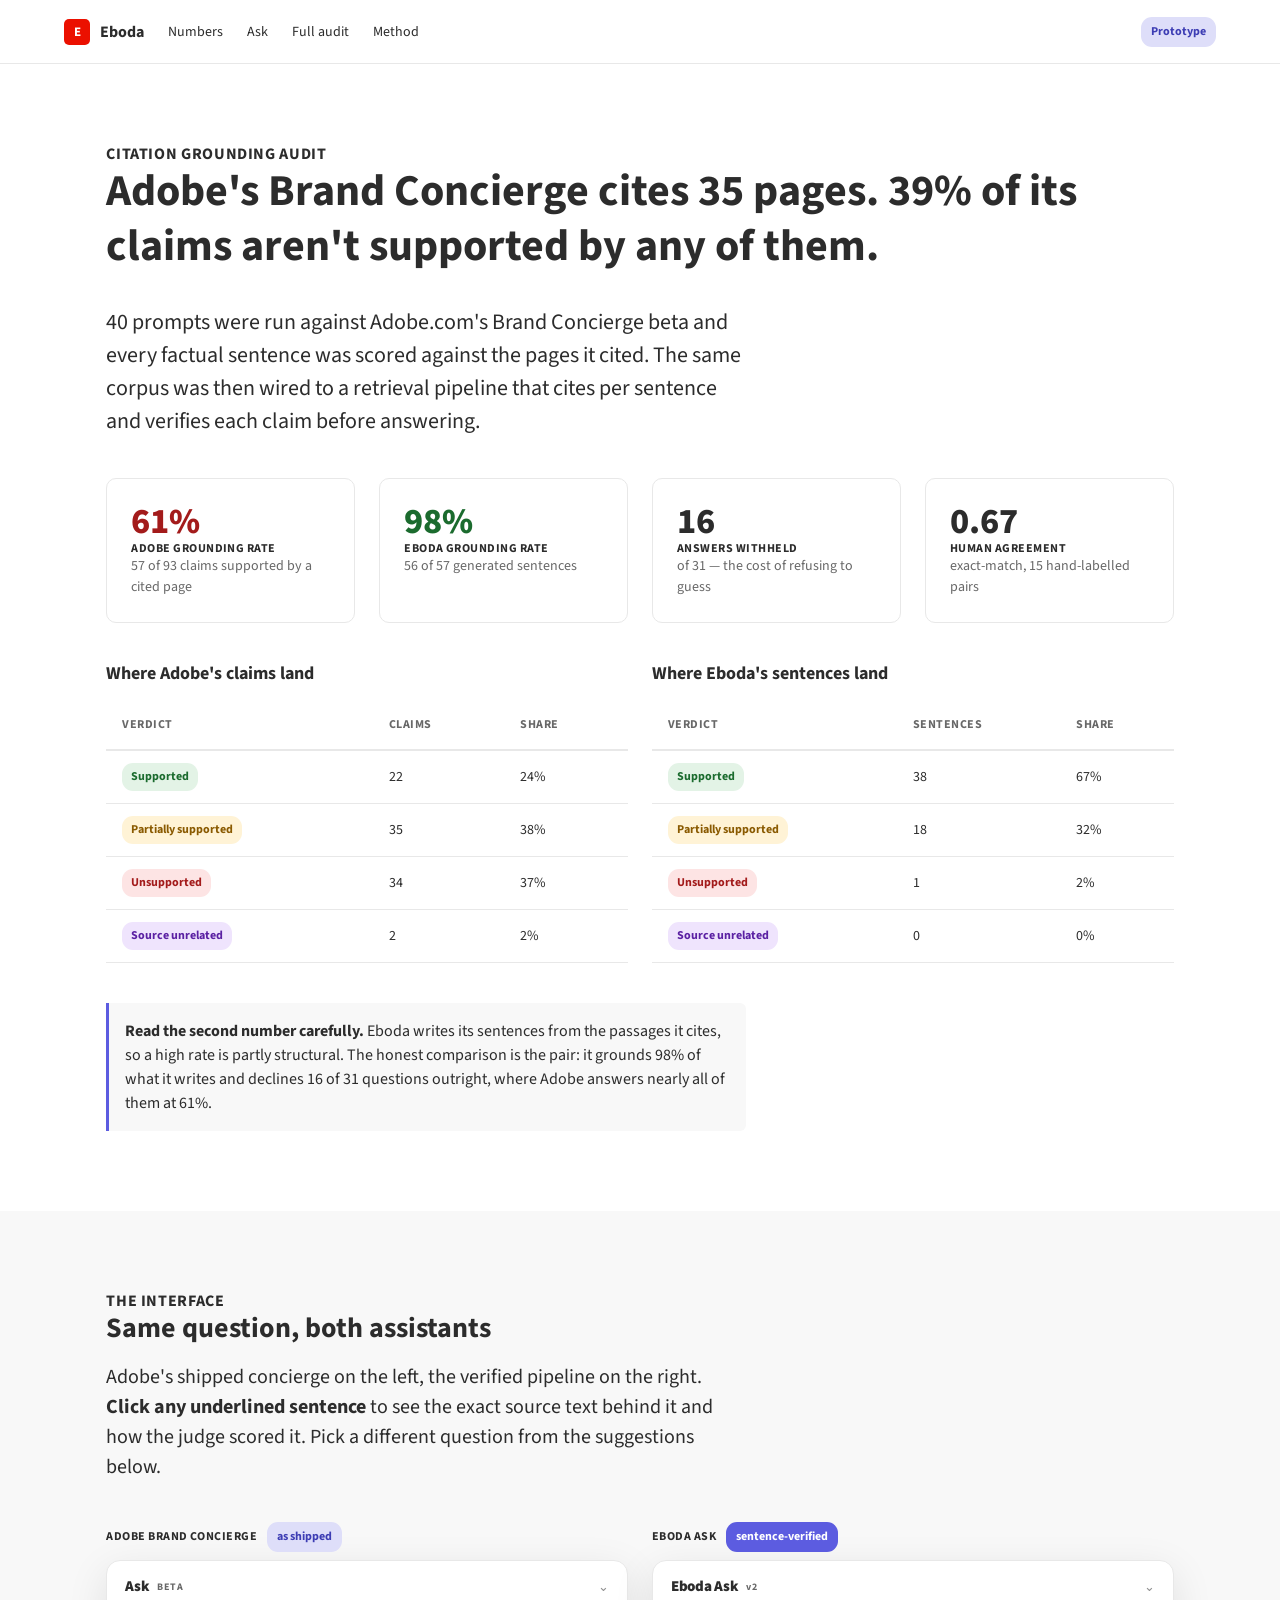
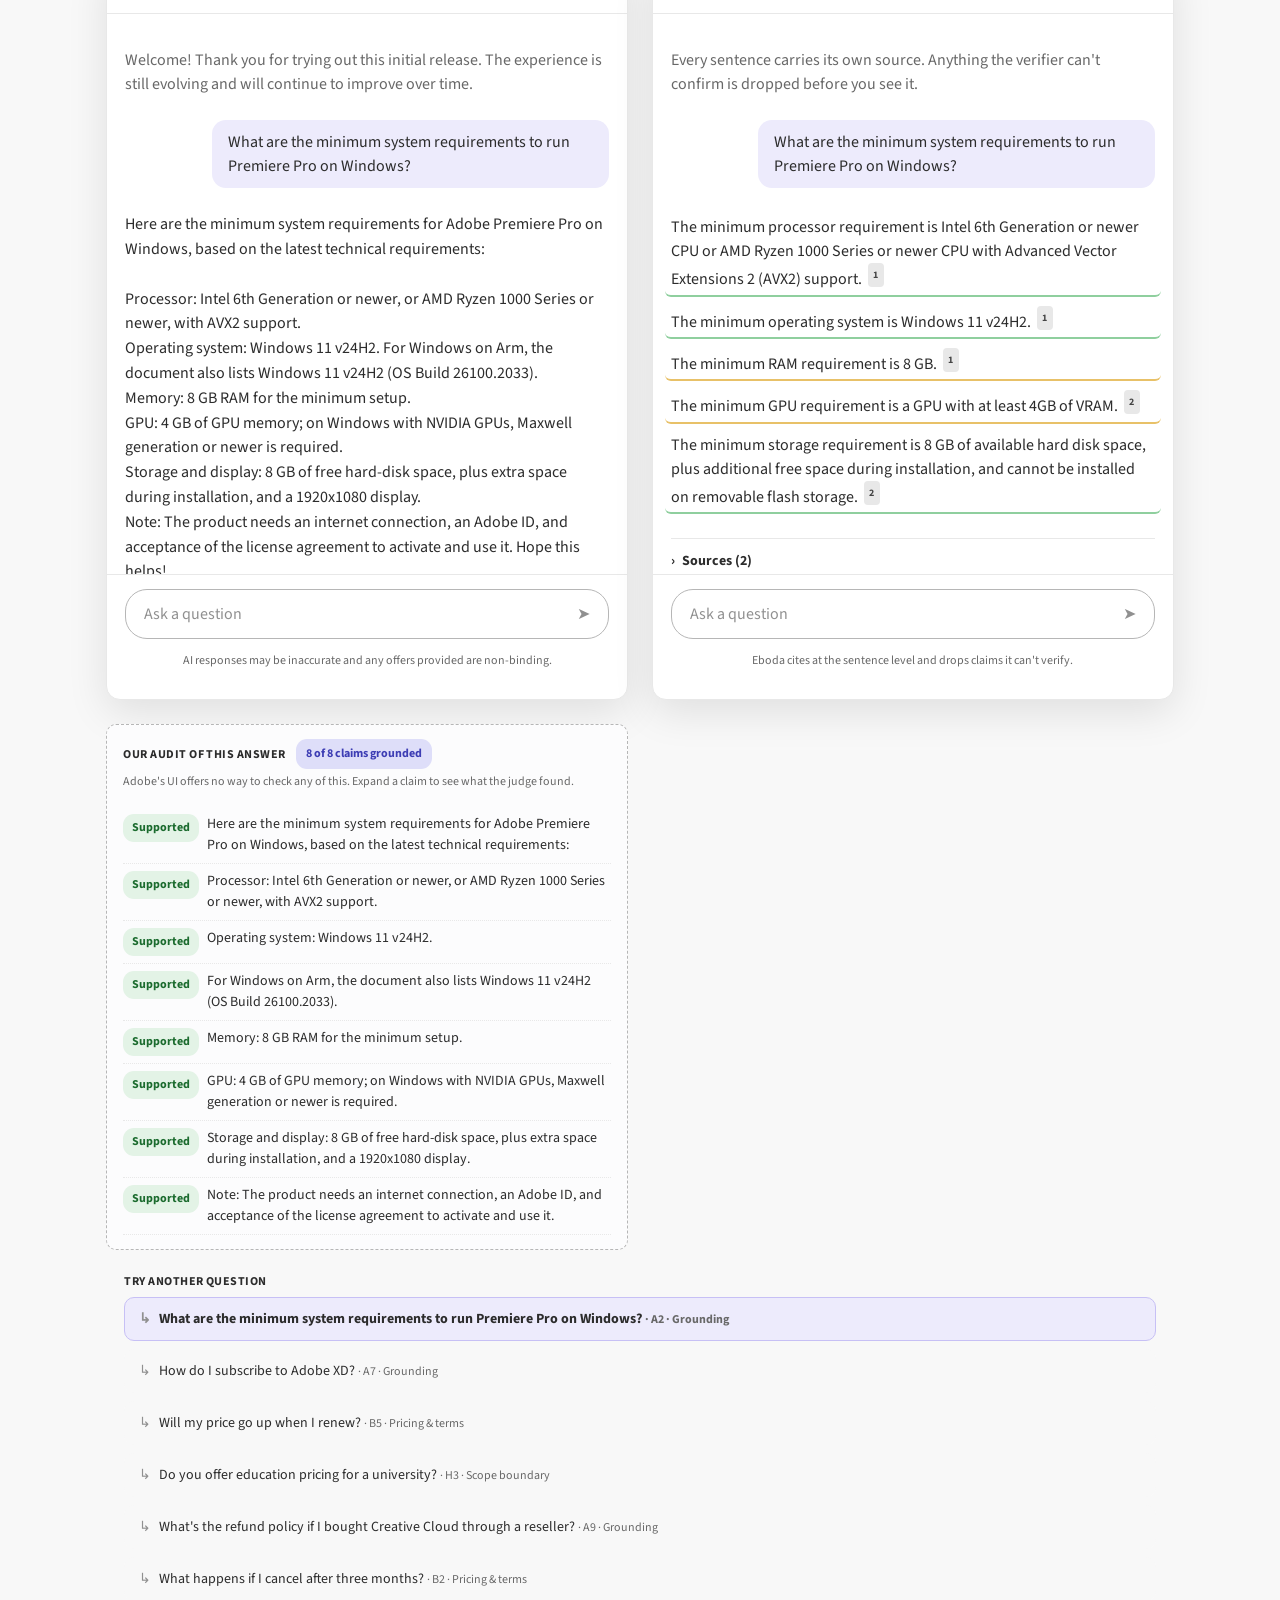
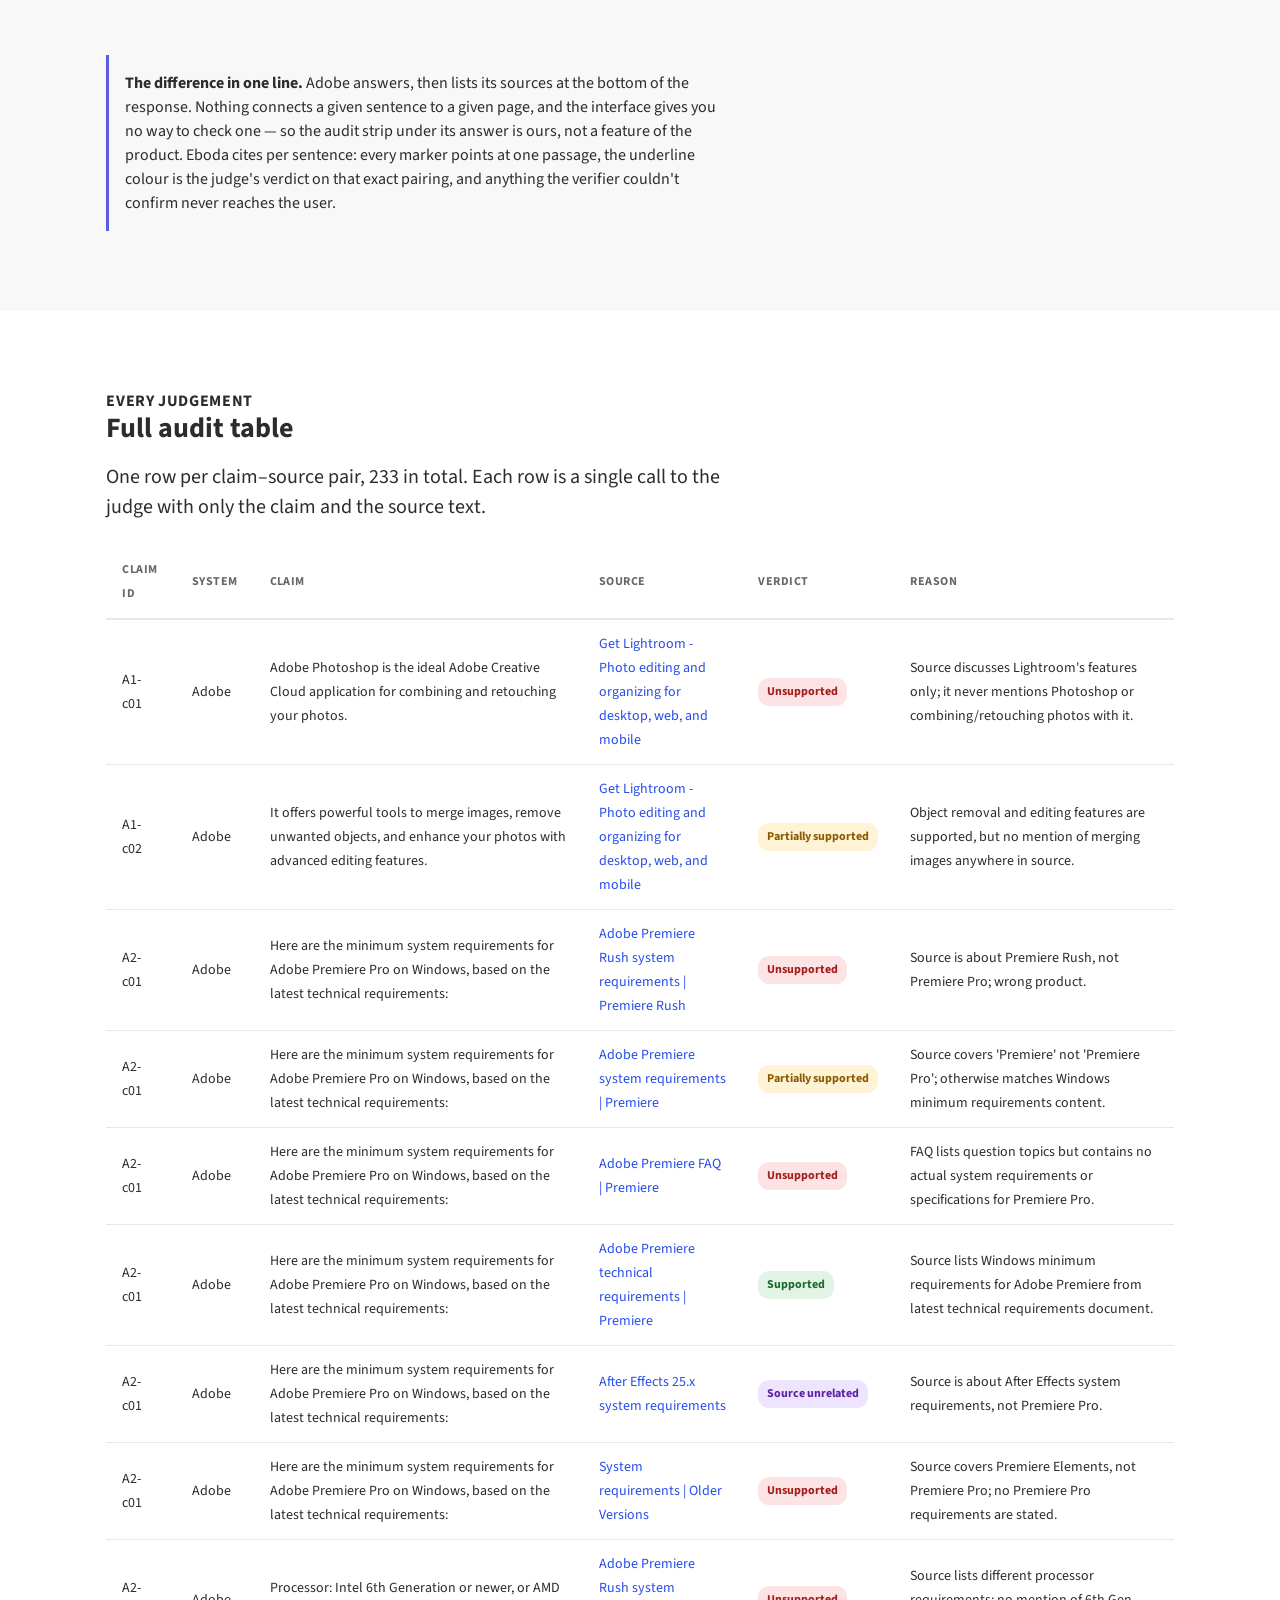
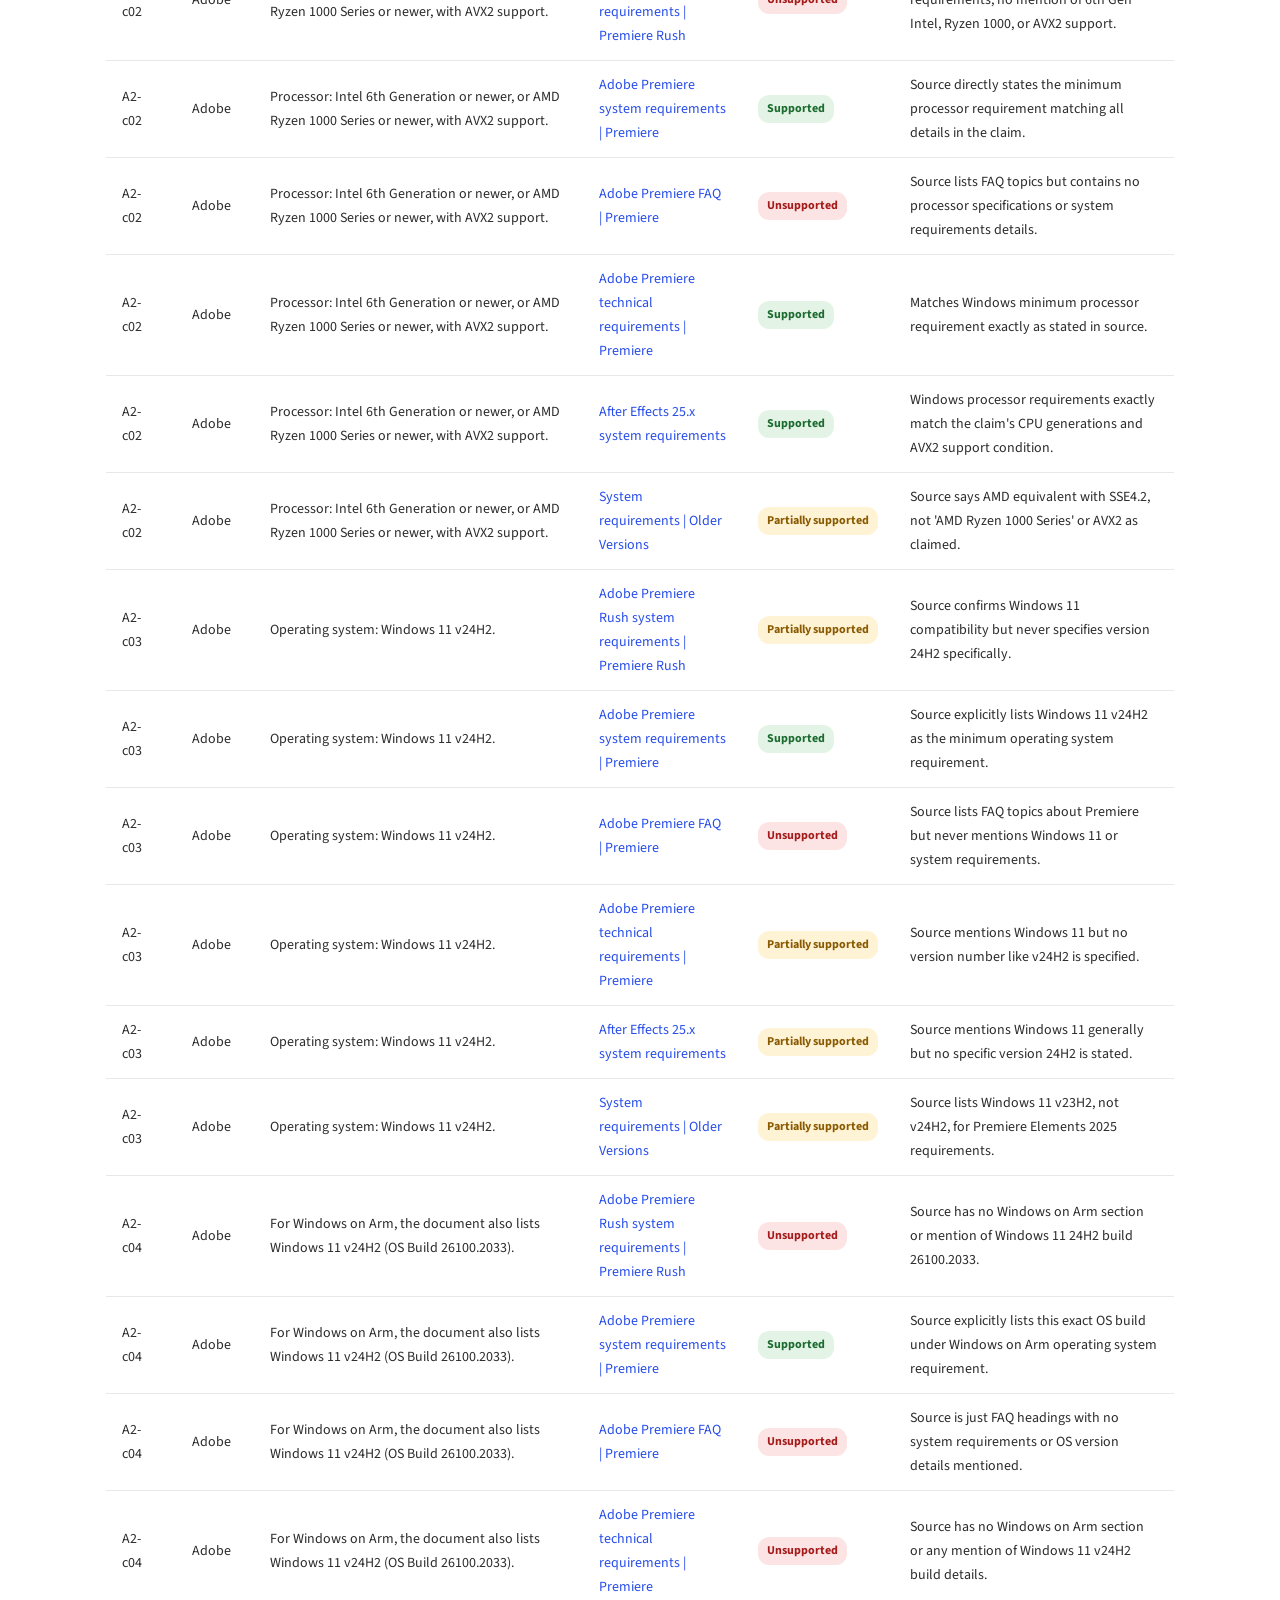
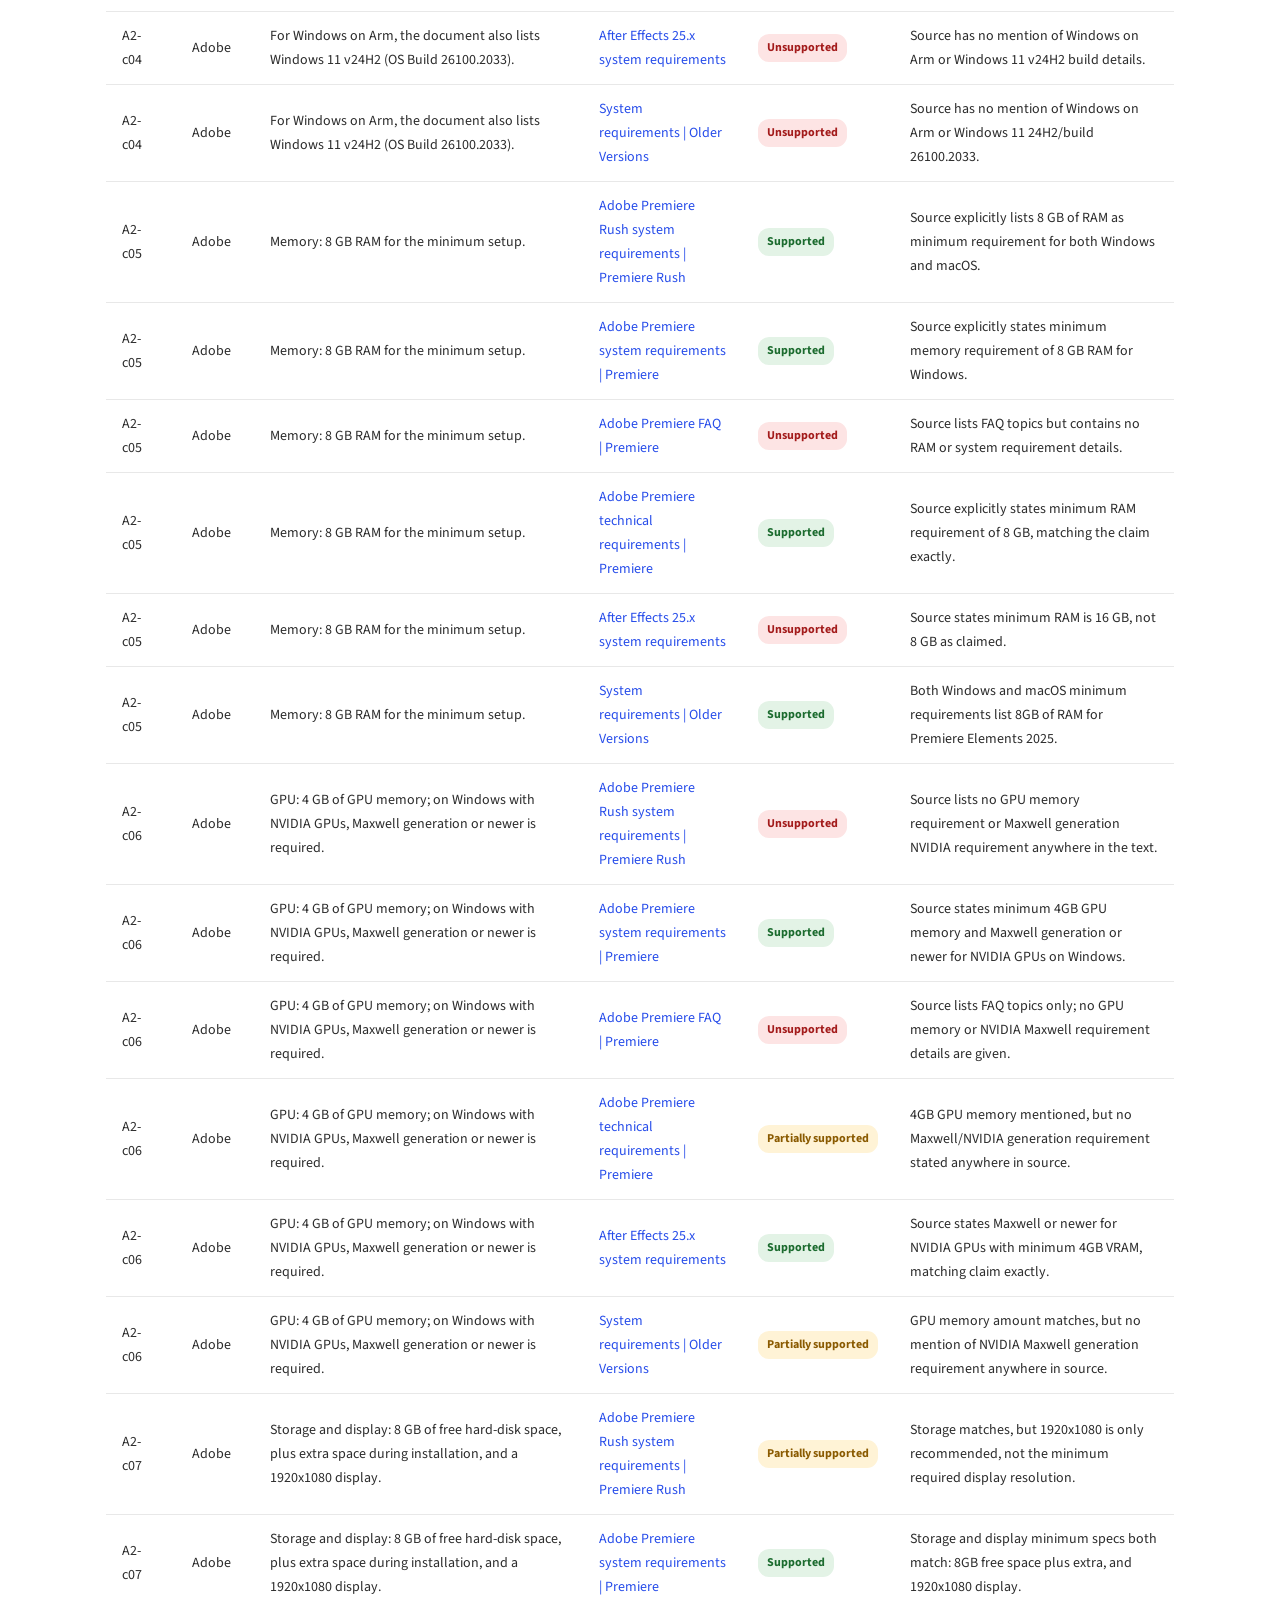
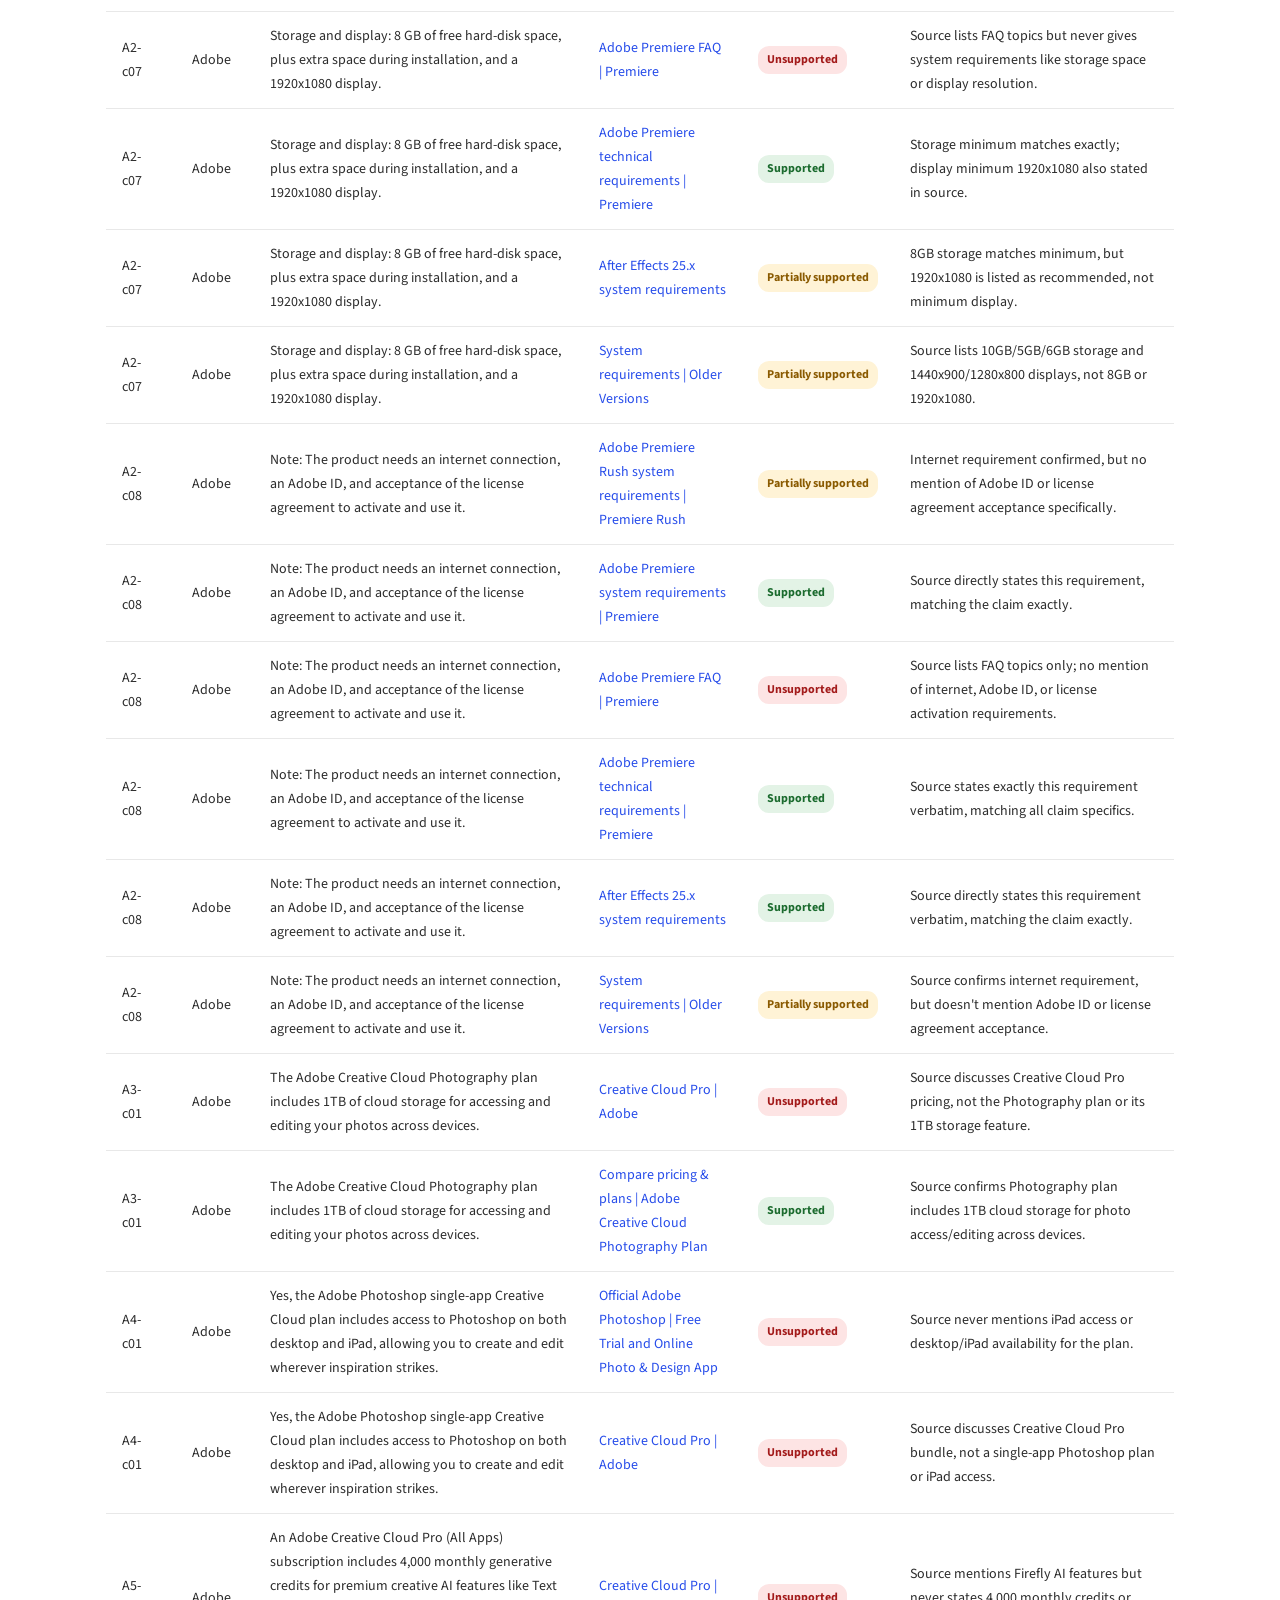
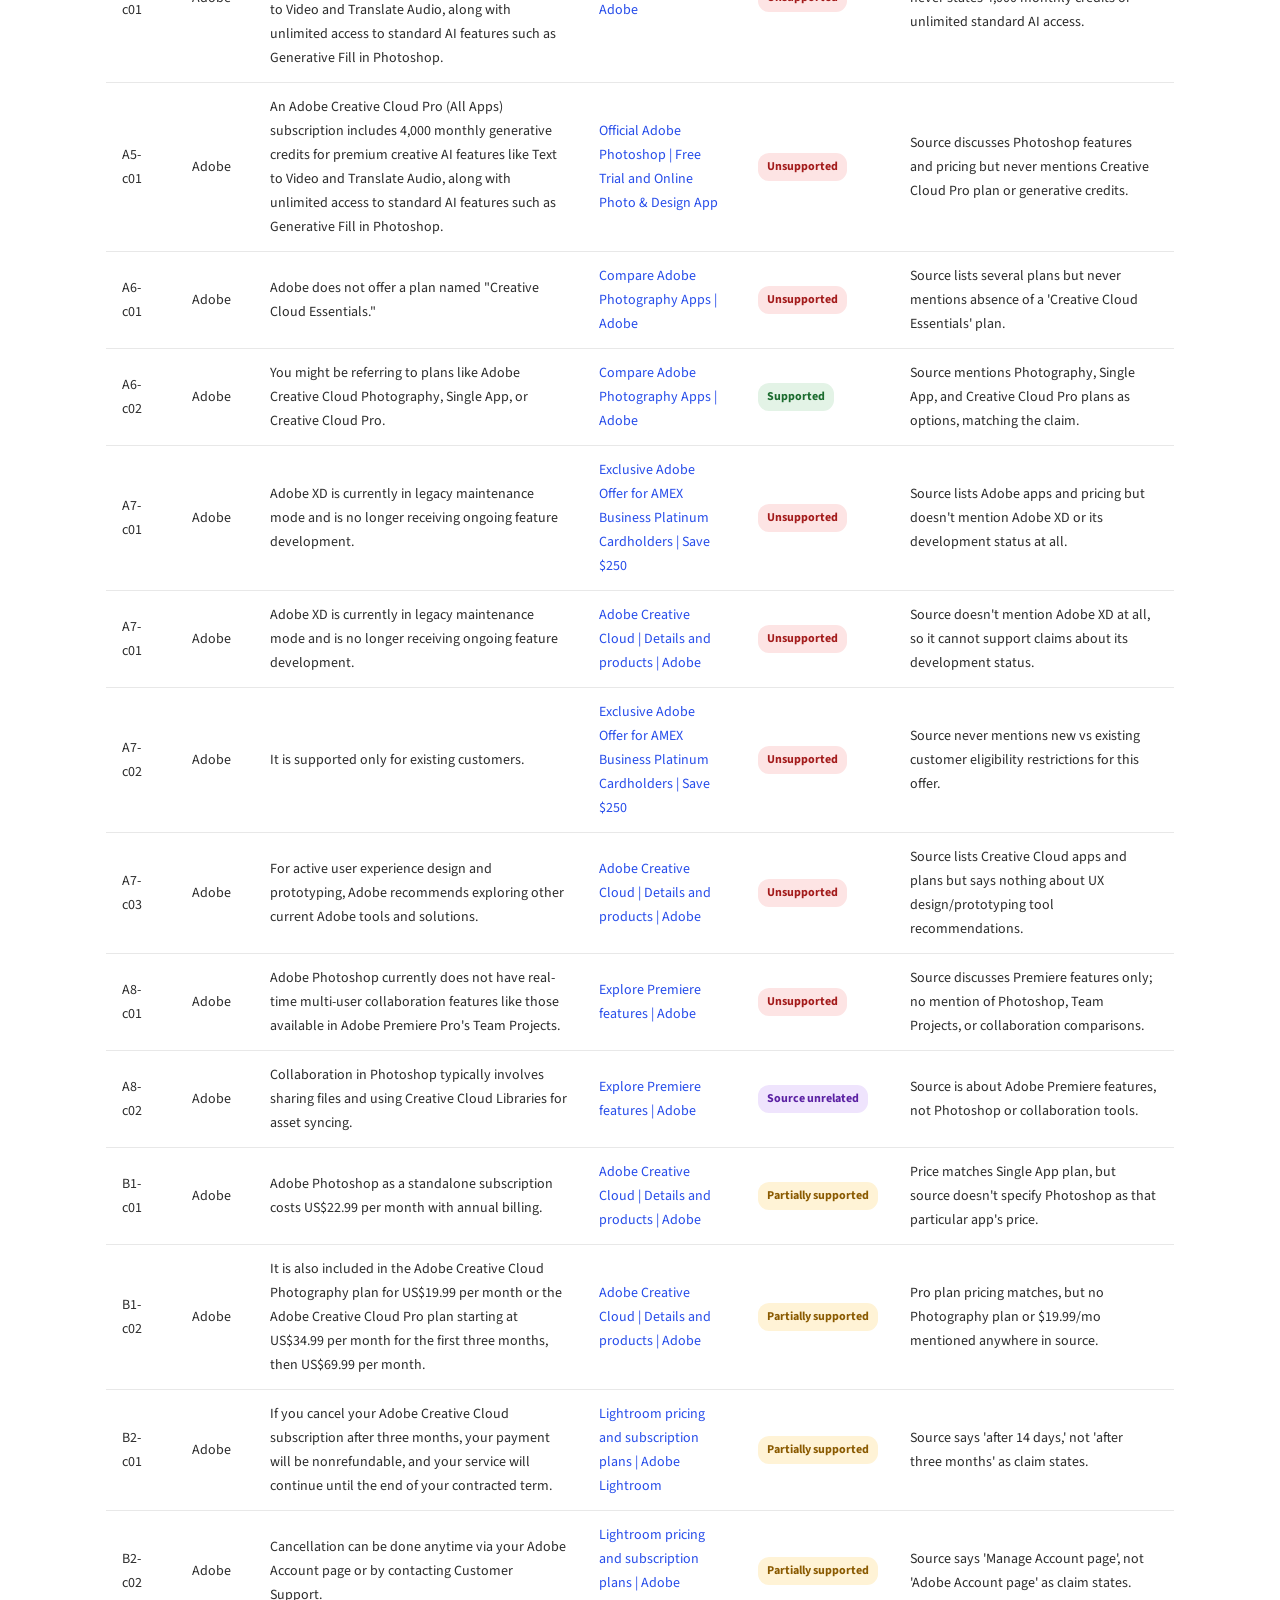
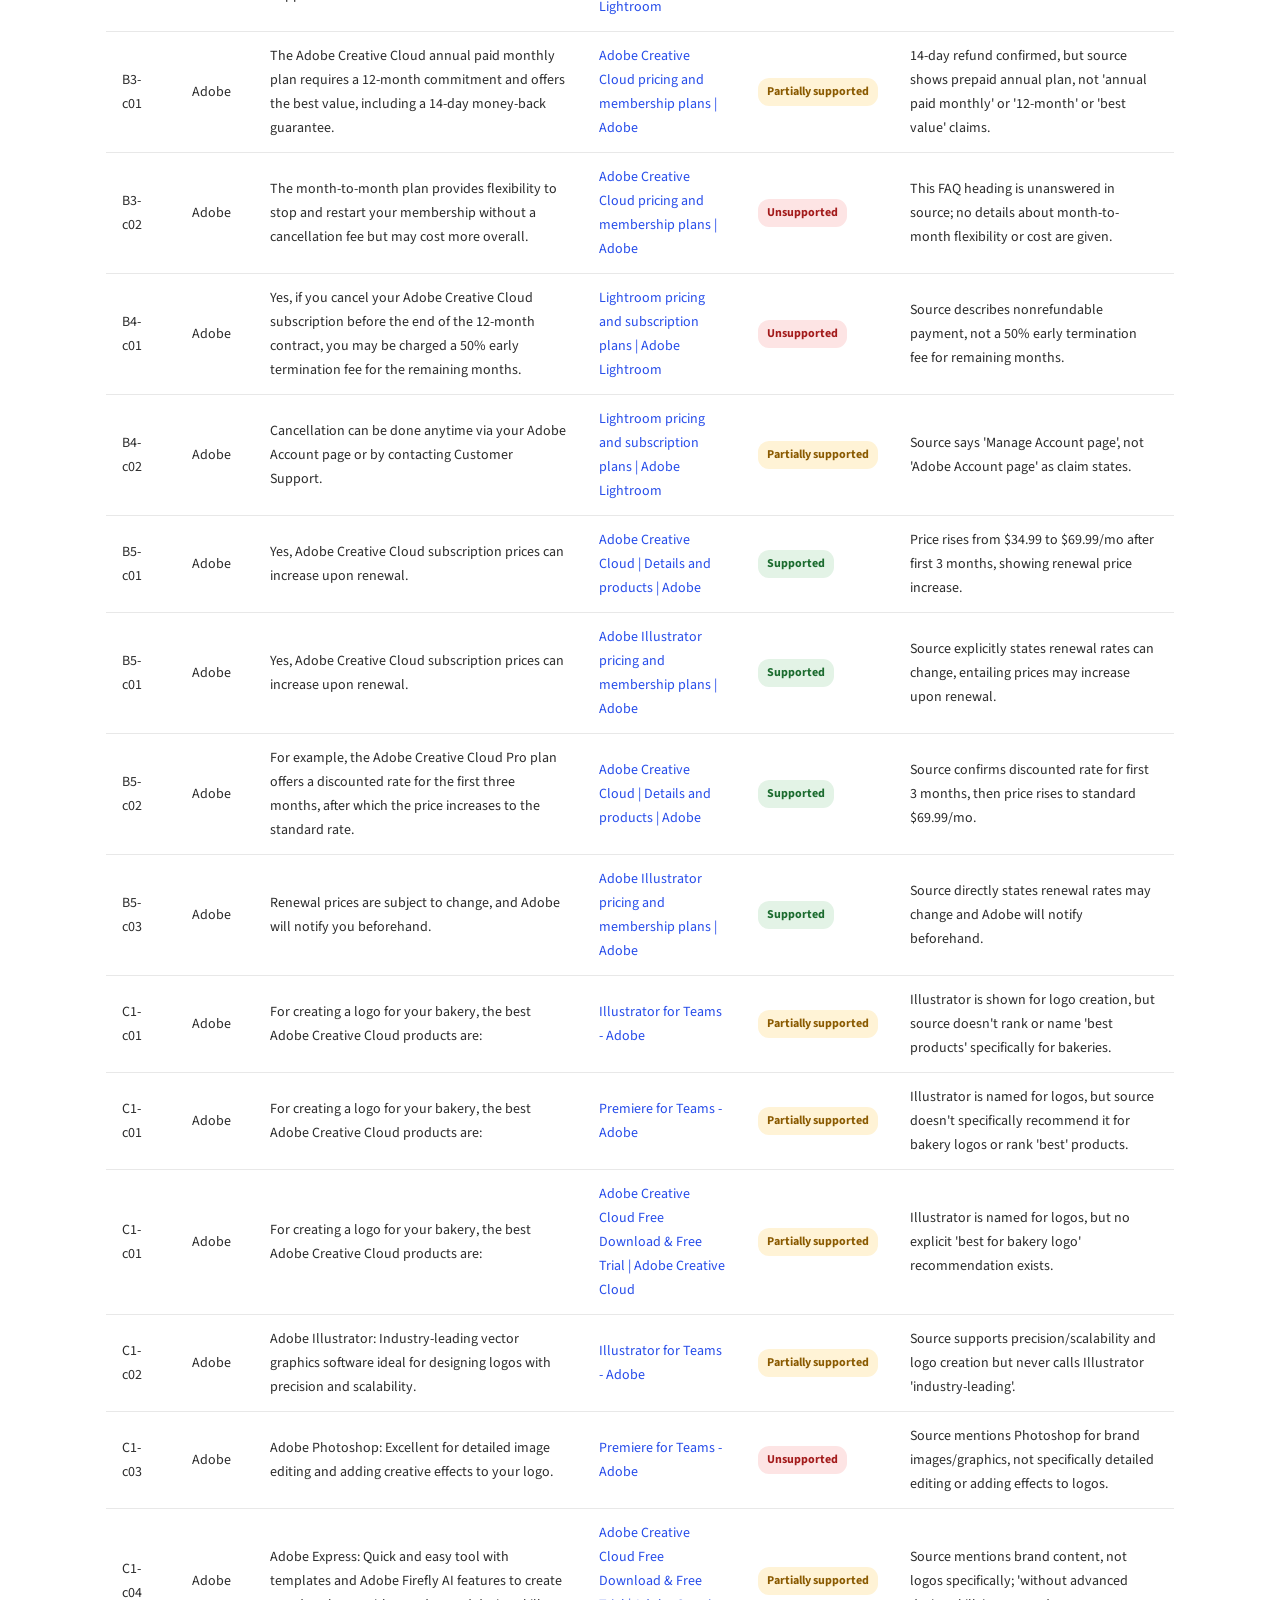
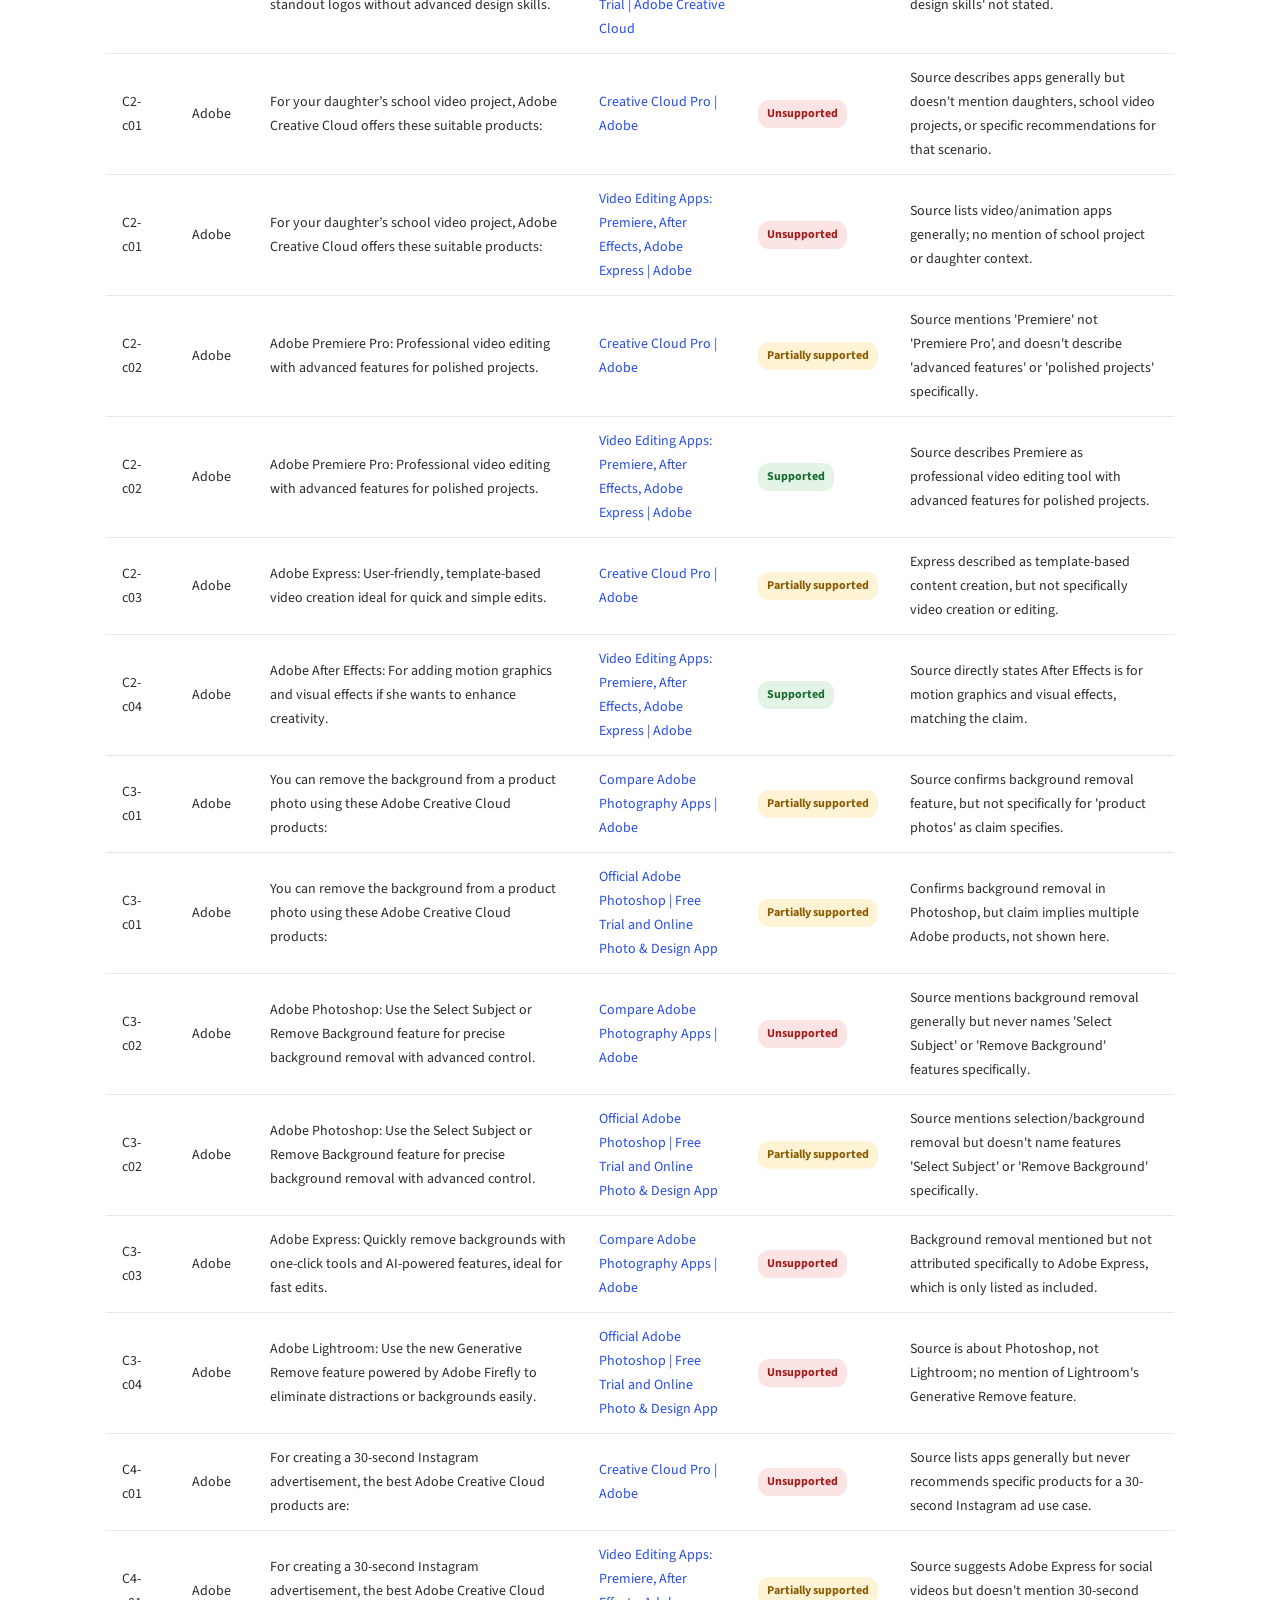
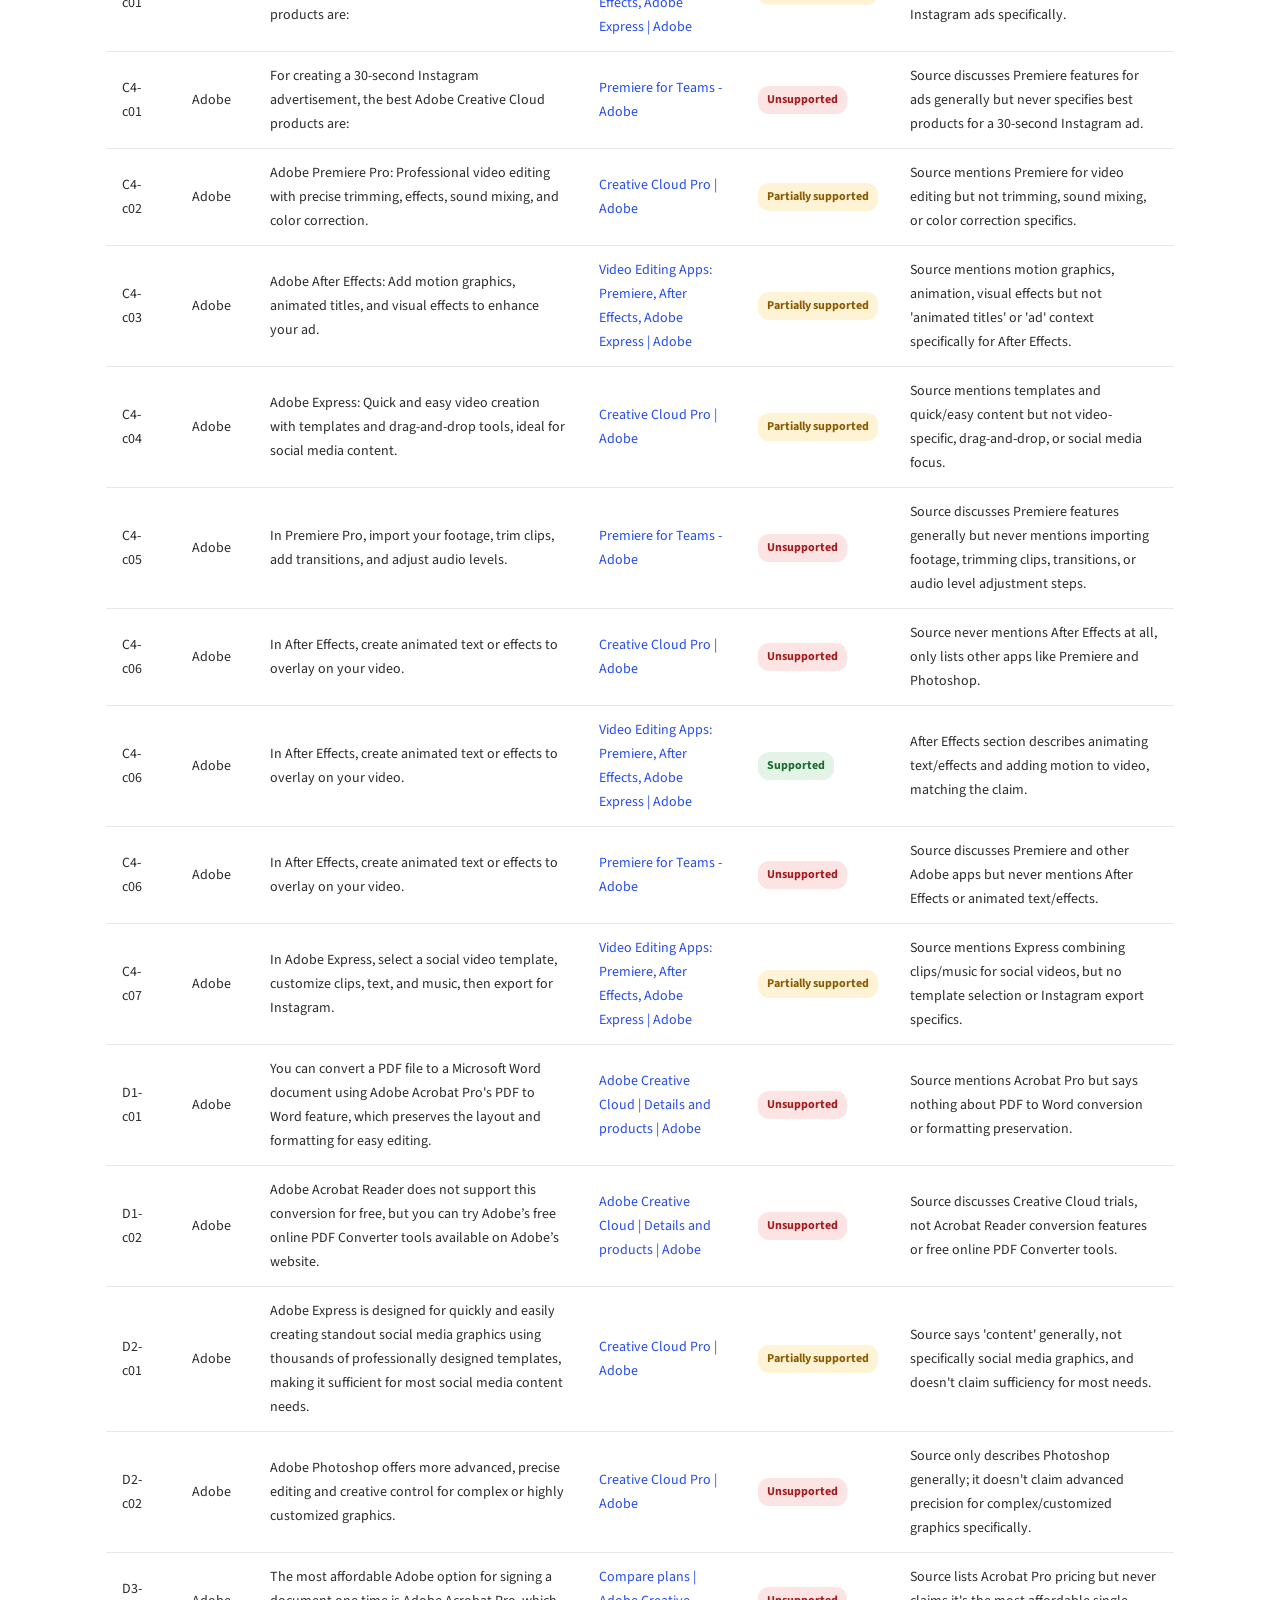
==== commit 6c5674e7: "Render Adobe Ask as shipped: no inline citations Adobe's concierge answers in prose and lists source" ====
--- a/docs/index.html
+++ b/docs/index.html
@@ -53,7 +53,7 @@
 
   .answer { margin-top:var(--spacing-s); font-size:var(--type-body-s-size); }
   .line { margin:0 0 6px; }
-  .line.plain { color:var(--text-color); white-space:pre-wrap; }
+  .line.plain { color:var(--text-color); white-space:pre-wrap; line-height:1.55; }
 
   /* a citable sentence: click to highlight and reveal its source */
   .claim { display:block; cursor:pointer; border-radius:6px; padding:3px 6px; margin:0 -6px;
@@ -127,6 +127,16 @@
                color:var(--color-gray-600); margin-top:10px; }
 
   .col-tag { display:flex; align-items:baseline; gap:10px; margin-bottom:8px; }
+
+  .audit-strip { margin-top:var(--spacing-s); border:1px dashed var(--color-gray-400);
+                 border-radius:10px; padding:14px 16px; background:#FCFCFD; }
+  .audit-head { display:flex; align-items:center; gap:10px; margin-bottom:4px; flex-wrap:wrap; }
+  .cite details { border-bottom:1px dotted var(--border-color); }
+  .cite summary { cursor:pointer; list-style:none; padding:7px 0; display:flex; gap:8px;
+                  align-items:flex-start; }
+  .cite summary::-webkit-details-marker { display:none; }
+  .cite summary:hover { background:var(--color-gray-100); }
+  .why.static { display:block; margin-top:0; }
 
   .table-scroll { overflow-x:auto; }
   .table-scroll table { min-width:900px; }
@@ -281,152 +291,14 @@
               <div class="thread thread-A2">
                 <div class="bubble-user">What are the minimum system requirements to run Premiere Pro on Windows?</div>
                 <div class="answer">
-                  <div class="line">
-                    <input type="radio" name="A2-a" id="A2-a-1" class="sr">
-                    <label for="A2-a-1" class="claim s-supported">Here are the minimum system requirements for Adobe Premiere Pro on Windows, based on the latest technical requirements:<span class="mk">1 2 3 4 5 6</span></label>
-                    <div class="why">
-                      <div class="why-head">
-                        <span class="verdict supported">Supported</span>
-                        <span class="body-xxs muted">best of 6 cited sources</span>
-                        <label for="A2-a-clear" class="close" title="close">✕</label>
-                      </div>
-                      <q>Minimum and recommended system requirements for Windows</q>
-                      <p class="src-line">Source lists Windows minimum requirements for Adobe Premiere from latest technical requirements document.</p>
-                      <p class="src-line"><a href="https://helpx.adobe.com/premiere/desktop/get-started/technical-requirements/adobe-premiere-24x-technical-requirements.html">Adobe Premiere technical requirements | Premiere</a></p>
-                      <p class="src-line mt-xxs"><strong>Cited at response level.</strong>
-                        This sentence inherits all 6 of the answer's
-                        sources — nothing ties it to one page.</p>
-                    </div>
-                  </div>
-                  <div class="line">
-                    <input type="radio" name="A2-a" id="A2-a-3" class="sr">
-                    <label for="A2-a-3" class="claim s-supported">Processor: Intel 6th Generation or newer, or AMD Ryzen 1000 Series or newer, with AVX2 support.<span class="mk">1 2 3 4 5 6</span></label>
-                    <div class="why">
-                      <div class="why-head">
-                        <span class="verdict supported">Supported</span>
-                        <span class="body-xxs muted">best of 6 cited sources</span>
-                        <label for="A2-a-clear" class="close" title="close">✕</label>
-                      </div>
-                      <q>Minimum: Intel 6th Generation or newer CPU - or AMD Ryzen 1000 Series or newer CPU. Advanced Vector Extensions 2 (AVX2) Support required.</q>
-                      <p class="src-line">Source directly states the minimum processor requirement matching all details in the claim.</p>
-                      <p class="src-line"><a href="https://helpx.adobe.com/premiere/desktop/get-started/technical-requirements/adobe-premiere-pro-technical-requirements.html">Adobe Premiere system requirements | Premiere</a></p>
-                      <p class="src-line mt-xxs"><strong>Cited at response level.</strong>
-                        This sentence inherits all 6 of the answer's
-                        sources — nothing ties it to one page.</p>
-                    </div>
-                  </div>
-                  <div class="line">
-                    <input type="radio" name="A2-a" id="A2-a-5" class="sr">
-                    <label for="A2-a-5" class="claim s-supported">Operating system: Windows 11 v24H2.<span class="mk">1 2 3 4 5 6</span></label>
-                    <div class="why">
-                      <div class="why-head">
-                        <span class="verdict supported">Supported</span>
-                        <span class="body-xxs muted">best of 6 cited sources</span>
-                        <label for="A2-a-clear" class="close" title="close">✕</label>
-                      </div>
-                      <q>Minimum: Windows 11 v24H2. Windows on Arm: Windows 11 v24H2 (OS Build 26100.2033)</q>
-                      <p class="src-line">Source explicitly lists Windows 11 v24H2 as the minimum operating system requirement.</p>
-                      <p class="src-line"><a href="https://helpx.adobe.com/premiere/desktop/get-started/technical-requirements/adobe-premiere-pro-technical-requirements.html">Adobe Premiere system requirements | Premiere</a></p>
-                      <p class="src-line mt-xxs"><strong>Cited at response level.</strong>
-                        This sentence inherits all 6 of the answer's
-                        sources — nothing ties it to one page.</p>
-                    </div>
-                  </div>
-                  <div class="line">
-                    <input type="radio" name="A2-a" id="A2-a-7" class="sr">
-                    <label for="A2-a-7" class="claim s-supported">For Windows on Arm, the document also lists Windows 11 v24H2 (OS Build 26100.2033).<span class="mk">1 2 3 4 5 6</span></label>
-                    <div class="why">
-                      <div class="why-head">
-                        <span class="verdict supported">Supported</span>
-                        <span class="body-xxs muted">best of 6 cited sources</span>
-                        <label for="A2-a-clear" class="close" title="close">✕</label>
-                      </div>
-                      <q>Windows on Arm: Windows 11 v24H2 (OS Build 26100.2033)</q>
-                      <p class="src-line">Source explicitly lists this exact OS build under Windows on Arm operating system requirement.</p>
-                      <p class="src-line"><a href="https://helpx.adobe.com/premiere/desktop/get-started/technical-requirements/adobe-premiere-pro-technical-requirements.html">Adobe Premiere system requirements | Premiere</a></p>
-                      <p class="src-line mt-xxs"><strong>Cited at response level.</strong>
-                        This sentence inherits all 6 of the answer's
-                        sources — nothing ties it to one page.</p>
-                    </div>
-                  </div>
-                  <div class="line">
-                    <input type="radio" name="A2-a" id="A2-a-9" class="sr">
-                    <label for="A2-a-9" class="claim s-supported">Memory: 8 GB RAM for the minimum setup.<span class="mk">1 2 3 4 5 6</span></label>
-                    <div class="why">
-                      <div class="why-head">
-                        <span class="verdict supported">Supported</span>
-                        <span class="body-xxs muted">best of 6 cited sources</span>
-                        <label for="A2-a-clear" class="close" title="close">✕</label>
-                      </div>
-                      <q>RAM: 8 GB of RAM</q>
-                      <p class="src-line">Source explicitly lists 8 GB of RAM as minimum requirement for both Windows and macOS.</p>
-                      <p class="src-line"><a href="https://helpx.adobe.com/premiere-rush/desktop/system-requirements/2021-1.html">Adobe Premiere Rush system requirements | Premiere Rush</a></p>
-                      <p class="src-line mt-xxs"><strong>Cited at response level.</strong>
-                        This sentence inherits all 6 of the answer's
-                        sources — nothing ties it to one page.</p>
-                    </div>
-                  </div>
-                  <div class="line">
-                    <input type="radio" name="A2-a" id="A2-a-11" class="sr">
-                    <label for="A2-a-11" class="claim s-supported">GPU: 4 GB of GPU memory; on Windows with NVIDIA GPUs, Maxwell generation or newer is required.<span class="mk">1 2 3 4 5 6</span></label>
-                    <div class="why">
-                      <div class="why-head">
-                        <span class="verdict supported">Supported</span>
-                        <span class="body-xxs muted">best of 6 cited sources</span>
-                        <label for="A2-a-clear" class="close" title="close">✕</label>
-                      </div>
-                      <q>Windows with NVIDIA GPU: GPU must be of the Maxwell generation (2014) or newer and have at least 4GB of GPU memory.</q>
-                      <p class="src-line">Source states minimum 4GB GPU memory and Maxwell generation or newer for NVIDIA GPUs on Windows.</p>
-                      <p class="src-line"><a href="https://helpx.adobe.com/premiere/desktop/get-started/technical-requirements/adobe-premiere-pro-technical-requirements.html">Adobe Premiere system requirements | Premiere</a></p>
-                      <p class="src-line mt-xxs"><strong>Cited at response level.</strong>
-                        This sentence inherits all 6 of the answer's
-                        sources — nothing ties it to one page.</p>
-                    </div>
-                  </div>
-                  <div class="line">
-                    <input type="radio" name="A2-a" id="A2-a-13" class="sr">
-                    <label for="A2-a-13" class="claim s-supported">Storage and display: 8 GB of free hard-disk space, plus extra space during installation, and a 1920x1080 display.<span class="mk">1 2 3 4 5 6</span></label>
-                    <div class="why">
-                      <div class="why-head">
-                        <span class="verdict supported">Supported</span>
-                        <span class="body-xxs muted">best of 6 cited sources</span>
-                        <label for="A2-a-clear" class="close" title="close">✕</label>
-                      </div>
-                      <q>8 GB of available hard disk space, plus additional free space during installation.</q>
-                      <p class="src-line">Storage and display minimum specs both match: 8GB free space plus extra, and 1920x1080 display.</p>
-                      <p class="src-line"><a href="https://helpx.adobe.com/premiere/desktop/get-started/technical-requirements/adobe-premiere-pro-technical-requirements.html">Adobe Premiere system requirements | Premiere</a></p>
-                      <p class="src-line mt-xxs"><strong>Cited at response level.</strong>
-                        This sentence inherits all 6 of the answer's
-                        sources — nothing ties it to one page.</p>
-                    </div>
-                  </div>
-                  <div class="line">
-                    <input type="radio" name="A2-a" id="A2-a-15" class="sr">
-                    <label for="A2-a-15" class="claim s-supported">Note: The product needs an internet connection, an Adobe ID, and acceptance of the license agreement to activate and use it.<span class="mk">1 2 3 4 5 6</span></label>
-                    <div class="why">
-                      <div class="why-head">
-                        <span class="verdict supported">Supported</span>
-                        <span class="body-xxs muted">best of 6 cited sources</span>
-                        <label for="A2-a-clear" class="close" title="close">✕</label>
-                      </div>
-                      <q>To activate and use this product, you need an Internet connection, Adobe ID, and acceptance of the license agreement.</q>
-                      <p class="src-line">Source directly states this requirement, matching the claim exactly.</p>
-                      <p class="src-line"><a href="https://helpx.adobe.com/premiere/desktop/get-started/technical-requirements/adobe-premiere-pro-technical-requirements.html">Adobe Premiere system requirements | Premiere</a></p>
-                      <p class="src-line mt-xxs"><strong>Cited at response level.</strong>
-                        This sentence inherits all 6 of the answer's
-                        sources — nothing ties it to one page.</p>
-                    </div>
-                  </div>
-                  <p class="line plain">Hope this helps!
-
-Sources:
-1. https://helpx.adobe.com/premiere-rush/desktop/system-requirements/2021-1.html?adobe_brand_concierge_source=bc-adobe-source 
-2. https://helpx.adobe.com/premiere/desktop/get-started/technical-requirements/adobe-premiere-pro-technical-requirements.html?adobe_brand_concierge_source=bc-adobe-source 
-3. https://helpx.adobe.com/premiere/desktop/get-started/tour-the-workspace/adobe-premiere-faq.html?adobe_brand_concierge_source=bc-adobe-source
-4. https://helpx.adobe.com/premiere/desktop/get-started/technical-requirements/adobe-premiere-24x-technical-requirements.html?adobe_brand_concierge_source=bc-adobe-source 
-5. https://helpx.adobe.com/after-effects/desktop/get-started/technical-requirements/2025.html?adobe_brand_concierge_source=bc-adobe-source 
-6. https://helpx.adobe.com/premiere-elements/desktop/system-requirements/system-requirements-older-versions.html?adobe_brand_concierge_source=bc-adobe-source</p>
-                  <input type="radio" name="A2-a" id="A2-a-clear" class="sr" checked>
+                  <p class="line plain">Here are the minimum system requirements for Adobe Premiere Pro on Windows, based on the latest technical requirements:
+
+Processor: Intel 6th Generation or newer, or AMD Ryzen 1000 Series or newer, with AVX2 support.
+Operating system: Windows 11 v24H2. For Windows on Arm, the document also lists Windows 11 v24H2 (OS Build 26100.2033).
+Memory: 8 GB RAM for the minimum setup.
+GPU: 4 GB of GPU memory; on Windows with NVIDIA GPUs, Maxwell generation or newer is required.
+Storage and display: 8 GB of free hard-disk space, plus extra space during installation, and a 1920x1080 display.
+Note: The product needs an internet connection, an Adobe ID, and acceptance of the license agreement to activate and use it. Hope this helps!</p>
                 </div>
 
                 <details class="srcs">
@@ -445,57 +317,10 @@
               <div class="thread thread-A7">
                 <div class="bubble-user">How do I subscribe to Adobe XD?</div>
                 <div class="answer">
-                  <div class="line">
-                    <input type="radio" name="A7-a" id="A7-a-1" class="sr">
-                    <label for="A7-a-1" class="claim s-unsupported">Adobe XD is currently in legacy maintenance mode and is no longer receiving ongoing feature development.<span class="mk">1 2</span></label>
-                    <div class="why">
-                      <div class="why-head">
-                        <span class="verdict unsupported">Unsupported</span>
-                        <span class="body-xxs muted">best of 2 cited sources</span>
-                        <label for="A7-a-clear" class="close" title="close">✕</label>
-                      </div>
-                      <p class="src-line">Source lists Adobe apps and pricing but doesn&#39;t mention Adobe XD or its development status at all.</p>
-                      <p class="src-line"><a href="https://www.adobe.com/creativecloud/design/explore/amexbenefit.html">Exclusive Adobe Offer for AMEX Business Platinum Cardholders | Save $250</a></p>
-                      <p class="src-line mt-xxs"><strong>Cited at response level.</strong>
-                        This sentence inherits all 2 of the answer's
-                        sources — nothing ties it to one page.</p>
-                    </div>
-                  </div>
-                  <div class="line">
-                    <input type="radio" name="A7-a" id="A7-a-3" class="sr">
-                    <label for="A7-a-3" class="claim s-unsupported">It is supported only for existing customers.<span class="mk">1</span></label>
-                    <div class="why">
-                      <div class="why-head">
-                        <span class="verdict unsupported">Unsupported</span>
-                        <span class="body-xxs muted">best of 1 cited source</span>
-                        <label for="A7-a-clear" class="close" title="close">✕</label>
-                      </div>
-                      <p class="src-line">Source never mentions new vs existing customer eligibility restrictions for this offer.</p>
-                      <p class="src-line"><a href="https://www.adobe.com/creativecloud/design/explore/amexbenefit.html">Exclusive Adobe Offer for AMEX Business Platinum Cardholders | Save $250</a></p>
-                    </div>
-                  </div>
-                  <p class="line plain">1</p>
-                  <div class="line">
-                    <input type="radio" name="A7-a" id="A7-a-5" class="sr">
-                    <label for="A7-a-5" class="claim s-unsupported">For active user experience design and prototyping, Adobe recommends exploring other current Adobe tools and solutions.<span class="mk">2</span></label>
-                    <div class="why">
-                      <div class="why-head">
-                        <span class="verdict unsupported">Unsupported</span>
-                        <span class="body-xxs muted">best of 1 cited source</span>
-                        <label for="A7-a-clear" class="close" title="close">✕</label>
-                      </div>
-                      <p class="src-line">Source lists Creative Cloud apps and plans but says nothing about UX design/prototyping tool recommendations.</p>
-                      <p class="src-line"><a href="https://www.adobe.com/creativecloud/campaign/pricing.html">Adobe Creative Cloud | Details and products | Adobe</a></p>
-                    </div>
-                  </div>
-                  <p class="line plain">2
-
-Would you like information on Adobe&#39;s current creative design products or alternatives?
-
-Sources:
-1. https://www.adobe.com/creativecloud/design/explore/amexbenefit.html?instant=2026-08-03T14%3A00%3A00.000Z&amp;adobe_brand_concierge_source=bc-adobe-source
-2. https://www.adobe.com/creativecloud/campaign/pricing.html?instant=2026-08-03T14%3A00%3A00.000Z&amp;adobe_brand_concierge_source=bc-adobe-source</p>
-                  <input type="radio" name="A7-a" id="A7-a-clear" class="sr" checked>
+                  <p class="line plain">Adobe XD is currently in legacy maintenance mode and is no longer receiving ongoing feature development. It is supported only for existing customers.
+ For active user experience design and prototyping, Adobe recommends exploring other current Adobe tools and solutions.
+
+Would you like information on Adobe&#39;s current creative design products or alternatives?</p>
                 </div>
 
                 <details class="srcs">
@@ -510,60 +335,10 @@
               <div class="thread thread-B5">
                 <div class="bubble-user">Will my price go up when I renew?</div>
                 <div class="answer">
-                  <div class="line">
-                    <input type="radio" name="B5-a" id="B5-a-1" class="sr">
-                    <label for="B5-a-1" class="claim s-supported">Yes, Adobe Creative Cloud subscription prices can increase upon renewal.<span class="mk">1 2</span></label>
-                    <div class="why">
-                      <div class="why-head">
-                        <span class="verdict supported">Supported</span>
-                        <span class="body-xxs muted">best of 2 cited sources</span>
-                        <label for="B5-a-clear" class="close" title="close">✕</label>
-                      </div>
-                      <q>Alternatively at US$34.99/mo for the first 3 months and US$69.99/mo after that.</q>
-                      <p class="src-line">Price rises from $34.99 to $69.99/mo after first 3 months, showing renewal price increase.</p>
-                      <p class="src-line"><a href="https://www.adobe.com/creativecloud/campaign/pricing.html">Adobe Creative Cloud | Details and products | Adobe</a></p>
-                      <p class="src-line mt-xxs"><strong>Cited at response level.</strong>
-                        This sentence inherits all 2 of the answer's
-                        sources — nothing ties it to one page.</p>
-                    </div>
-                  </div>
-                  <div class="line">
-                    <input type="radio" name="B5-a" id="B5-a-3" class="sr">
-                    <label for="B5-a-3" class="claim s-supported">For example, the Adobe Creative Cloud Pro plan offers a discounted rate for the first three months, after which the price increases to the standard rate.<span class="mk">1</span></label>
-                    <div class="why">
-                      <div class="why-head">
-                        <span class="verdict supported">Supported</span>
-                        <span class="body-xxs muted">best of 1 cited source</span>
-                        <label for="B5-a-clear" class="close" title="close">✕</label>
-                      </div>
-                      <q>Pay US$34.99/mo for the first 3 months and US$69.99/mo after that. New subscribers only.</q>
-                      <p class="src-line">Source confirms discounted rate for first 3 months, then price rises to standard $69.99/mo.</p>
-                      <p class="src-line"><a href="https://www.adobe.com/creativecloud/campaign/pricing.html">Adobe Creative Cloud | Details and products | Adobe</a></p>
-                    </div>
-                  </div>
-                  <p class="line plain">1</p>
-                  <div class="line">
-                    <input type="radio" name="B5-a" id="B5-a-5" class="sr">
-                    <label for="B5-a-5" class="claim s-supported">Renewal prices are subject to change, and Adobe will notify you beforehand.<span class="mk">2</span></label>
-                    <div class="why">
-                      <div class="why-head">
-                        <span class="verdict supported">Supported</span>
-                        <span class="body-xxs muted">best of 1 cited source</span>
-                        <label for="B5-a-clear" class="close" title="close">✕</label>
-                      </div>
-                      <q>Renewal rates are subject to change, but we&#39;ll always notify you beforehand.</q>
-                      <p class="src-line">Source directly states renewal rates may change and Adobe will notify beforehand.</p>
-                      <p class="src-line"><a href="https://www.adobe.com/products/illustrator/pricing-info.html">Adobe Illustrator pricing and membership plans | Adobe</a></p>
-                    </div>
-                  </div>
-                  <p class="line plain">2
-
-Would you like information about specific Creative Cloud plans or pricing details?
-
-Sources:
-1. https://www.adobe.com/creativecloud/campaign/pricing.html?instant=2026-08-03T14%3A00%3A00.000Z&amp;adobe_brand_concierge_source=bc-adobe-source
-2. https://www.adobe.com/products/illustrator/pricing-info.html?instant=2026-08-03T14%3A00%3A00.000Z&amp;adobe_brand_concierge_source=bc-adobe-source</p>
-                  <input type="radio" name="B5-a" id="B5-a-clear" class="sr" checked>
+                  <p class="line plain">Yes, Adobe Creative Cloud subscription prices can increase upon renewal. For example, the Adobe Creative Cloud Pro plan offers a discounted rate for the first three months, after which the price increases to the standard rate.
+ Renewal prices are subject to change, and Adobe will notify you beforehand.
+
+Would you like information about specific Creative Cloud plans or pricing details?</p>
                 </div>
 
                 <details class="srcs">
@@ -579,7 +354,6 @@
                 <div class="bubble-user">Do you offer education pricing for a university?</div>
                 <div class="answer">
                   <p class="line plain">For the latest deals and promotions on Adobe creativity and design products, you can visit Adobe&#39;s official offers page: Special Offers</p>
-                  <input type="radio" name="H3-a" id="H3-a-clear" class="sr" checked>
                 </div>
 
                 <div class="srcs"><p class="body-xxs muted">No sources cited in this response.</p></div>
@@ -589,7 +363,6 @@
                 <div class="bubble-user">What&#39;s the refund policy if I bought Creative Cloud through a reseller?</div>
                 <div class="answer">
                   <p class="line plain">That&#39;s outside my scope, but I&#39;d be happy to help with questions or information you need about Adobe products.</p>
-                  <input type="radio" name="A9-a" id="A9-a-clear" class="sr" checked>
                 </div>
 
                 <div class="srcs"><p class="body-xxs muted">No sources cited in this response.</p></div>
@@ -598,43 +371,13 @@
               <div class="thread thread-B2">
                 <div class="bubble-user">What happens if I cancel after three months?</div>
                 <div class="answer">
-                  <div class="line">
-                    <input type="radio" name="B2-a" id="B2-a-1" class="sr">
-                    <label for="B2-a-1" class="claim s-partially">If you cancel your Adobe Creative Cloud subscription after three months, your payment will be nonrefundable, and your service will continue until the end of your contracted term.<span class="mk">1</span></label>
-                    <div class="why">
-                      <div class="why-head">
-                        <span class="verdict partially">Partially supported</span>
-                        <span class="body-xxs muted">best of 1 cited source</span>
-                        <label for="B2-a-clear" class="close" title="close">✕</label>
-                      </div>
-                      <q>If you cancel within 14 days of your order, you&#39;ll be fully refunded. If you cancel after 14 days, your payment will be nonrefundable, and your service will continue until the end of your contracted term.</q>
-                      <p class="src-line">Source says &#39;after 14 days,&#39; not &#39;after three months&#39; as claim states.</p>
-                      <p class="src-line"><a href="https://www.adobe.com/products/photoshop-lightroom/pricing-info.html">Lightroom pricing and subscription plans | Adobe Lightroom</a></p>
-                    </div>
-                  </div>
-                  <div class="line">
-                    <input type="radio" name="B2-a" id="B2-a-3" class="sr">
-                    <label for="B2-a-3" class="claim s-partially">Cancellation can be done anytime via your Adobe Account page or by contacting Customer Support.<span class="mk">1</span></label>
-                    <div class="why">
-                      <div class="why-head">
-                        <span class="verdict partially">Partially supported</span>
-                        <span class="body-xxs muted">best of 1 cited source</span>
-                        <label for="B2-a-clear" class="close" title="close">✕</label>
-                      </div>
-                      <q>Cancellations can be made anytime by visiting your Manage Account page or by contacting Customer Support.</q>
-                      <p class="src-line">Source says &#39;Manage Account page&#39;, not &#39;Adobe Account page&#39; as claim states.</p>
-                      <p class="src-line"><a href="https://www.adobe.com/products/photoshop-lightroom/pricing-info.html">Lightroom pricing and subscription plans | Adobe Lightroom</a></p>
-                    </div>
-                  </div>
-                  <p class="line plain">1+                  <p class="line plain">If you cancel your Adobe Creative Cloud subscription after three months, your payment will be nonrefundable, and your service will continue until the end of your contracted term. Cancellation can be done anytime via your Adobe Account page or by contacting Customer Support.+
+1 
  
-Would you like information on how to manage your subscription or details about the Creative Cloud plans?
-
-Sources:
-1. https://www.adobe.com/products/photoshop-lightroom/pricing-info.html?instant=2026-08-03T14%3A00%3A00.000Z&amp;adobe_brand_concierge_source=bc-adobe-source</p>
-                  <input type="radio" name="B2-a" id="B2-a-clear" class="sr" checked>
+Would you like information on how to manage your subscription or details about the Creative Cloud plans?</p>
                 </div>
 
                 <details class="srcs">
@@ -650,6 +393,284 @@
             <div class="ask-foot">
               <div class="ask-input"><span>Ask a question</span><span class="send">➤</span></div>
               <p class="ask-legal">AI responses may be inaccurate and any offers provided are non-binding.</p>
+            </div>
+          </div>
+
+          <!-- Not part of Adobe's interface. This is our audit of the answer
+               above, which the shipped product gives the user no way to do. -->
+          <div class="thread thread-A2 audit-strip">
+            <div class="audit-head">
+              <span class="detail-m">Our audit of this answer</span>
+              <span class="badge">8 of 8 claims grounded</span>
+            </div>
+            <p class="body-xxs muted">Adobe's UI offers no way to check any of this. Expand a claim
+              to see what the judge found.</p>
+            <div class="cite mt-xs">
+              <details>
+                <summary><span class="verdict supported">Supported</span>
+                  <span class="body-xs">Here are the minimum system requirements for Adobe Premiere Pro on Windows, based on the latest technical requirements:</span></summary>
+                <div class="why static">
+                  <div class="why-head">
+                    <span class="body-xxs muted">best of 6 cited sources</span>
+                  </div>
+                  <q>Minimum and recommended system requirements for Windows</q>
+                  <p class="src-line">Source lists Windows minimum requirements for Adobe Premiere from latest technical requirements document.</p>
+                  <p class="src-line"><a href="https://helpx.adobe.com/premiere/desktop/get-started/technical-requirements/adobe-premiere-24x-technical-requirements.html">Adobe Premiere technical requirements | Premiere</a></p>
+                  <p class="src-line mt-xxs"><strong>Cited at response level.</strong> This sentence
+                    inherits all 6 of the answer's sources — nothing in the
+                    product ties it to one page.</p>
+                </div>
+              </details>
+              <details>
+                <summary><span class="verdict supported">Supported</span>
+                  <span class="body-xs">Processor: Intel 6th Generation or newer, or AMD Ryzen 1000 Series or newer, with AVX2 support.</span></summary>
+                <div class="why static">
+                  <div class="why-head">
+                    <span class="body-xxs muted">best of 6 cited sources</span>
+                  </div>
+                  <q>Minimum: Intel 6th Generation or newer CPU - or AMD Ryzen 1000 Series or newer CPU. Advanced Vector Extensions 2 (AVX2) Support required.</q>
+                  <p class="src-line">Source directly states the minimum processor requirement matching all details in the claim.</p>
+                  <p class="src-line"><a href="https://helpx.adobe.com/premiere/desktop/get-started/technical-requirements/adobe-premiere-pro-technical-requirements.html">Adobe Premiere system requirements | Premiere</a></p>
+                  <p class="src-line mt-xxs"><strong>Cited at response level.</strong> This sentence
+                    inherits all 6 of the answer's sources — nothing in the
+                    product ties it to one page.</p>
+                </div>
+              </details>
+              <details>
+                <summary><span class="verdict supported">Supported</span>
+                  <span class="body-xs">Operating system: Windows 11 v24H2.</span></summary>
+                <div class="why static">
+                  <div class="why-head">
+                    <span class="body-xxs muted">best of 6 cited sources</span>
+                  </div>
+                  <q>Minimum: Windows 11 v24H2. Windows on Arm: Windows 11 v24H2 (OS Build 26100.2033)</q>
+                  <p class="src-line">Source explicitly lists Windows 11 v24H2 as the minimum operating system requirement.</p>
+                  <p class="src-line"><a href="https://helpx.adobe.com/premiere/desktop/get-started/technical-requirements/adobe-premiere-pro-technical-requirements.html">Adobe Premiere system requirements | Premiere</a></p>
+                  <p class="src-line mt-xxs"><strong>Cited at response level.</strong> This sentence
+                    inherits all 6 of the answer's sources — nothing in the
+                    product ties it to one page.</p>
+                </div>
+              </details>
+              <details>
+                <summary><span class="verdict supported">Supported</span>
+                  <span class="body-xs">For Windows on Arm, the document also lists Windows 11 v24H2 (OS Build 26100.2033).</span></summary>
+                <div class="why static">
+                  <div class="why-head">
+                    <span class="body-xxs muted">best of 6 cited sources</span>
+                  </div>
+                  <q>Windows on Arm: Windows 11 v24H2 (OS Build 26100.2033)</q>
+                  <p class="src-line">Source explicitly lists this exact OS build under Windows on Arm operating system requirement.</p>
+                  <p class="src-line"><a href="https://helpx.adobe.com/premiere/desktop/get-started/technical-requirements/adobe-premiere-pro-technical-requirements.html">Adobe Premiere system requirements | Premiere</a></p>
+                  <p class="src-line mt-xxs"><strong>Cited at response level.</strong> This sentence
+                    inherits all 6 of the answer's sources — nothing in the
+                    product ties it to one page.</p>
+                </div>
+              </details>
+              <details>
+                <summary><span class="verdict supported">Supported</span>
+                  <span class="body-xs">Memory: 8 GB RAM for the minimum setup.</span></summary>
+                <div class="why static">
+                  <div class="why-head">
+                    <span class="body-xxs muted">best of 6 cited sources</span>
+                  </div>
+                  <q>RAM: 8 GB of RAM</q>
+                  <p class="src-line">Source explicitly lists 8 GB of RAM as minimum requirement for both Windows and macOS.</p>
+                  <p class="src-line"><a href="https://helpx.adobe.com/premiere-rush/desktop/system-requirements/2021-1.html">Adobe Premiere Rush system requirements | Premiere Rush</a></p>
+                  <p class="src-line mt-xxs"><strong>Cited at response level.</strong> This sentence
+                    inherits all 6 of the answer's sources — nothing in the
+                    product ties it to one page.</p>
+                </div>
+              </details>
+              <details>
+                <summary><span class="verdict supported">Supported</span>
+                  <span class="body-xs">GPU: 4 GB of GPU memory; on Windows with NVIDIA GPUs, Maxwell generation or newer is required.</span></summary>
+                <div class="why static">
+                  <div class="why-head">
+                    <span class="body-xxs muted">best of 6 cited sources</span>
+                  </div>
+                  <q>Windows with NVIDIA GPU: GPU must be of the Maxwell generation (2014) or newer and have at least 4GB of GPU memory.</q>
+                  <p class="src-line">Source states minimum 4GB GPU memory and Maxwell generation or newer for NVIDIA GPUs on Windows.</p>
+                  <p class="src-line"><a href="https://helpx.adobe.com/premiere/desktop/get-started/technical-requirements/adobe-premiere-pro-technical-requirements.html">Adobe Premiere system requirements | Premiere</a></p>
+                  <p class="src-line mt-xxs"><strong>Cited at response level.</strong> This sentence
+                    inherits all 6 of the answer's sources — nothing in the
+                    product ties it to one page.</p>
+                </div>
+              </details>
+              <details>
+                <summary><span class="verdict supported">Supported</span>
+                  <span class="body-xs">Storage and display: 8 GB of free hard-disk space, plus extra space during installation, and a 1920x1080 display.</span></summary>
+                <div class="why static">
+                  <div class="why-head">
+                    <span class="body-xxs muted">best of 6 cited sources</span>
+                  </div>
+                  <q>8 GB of available hard disk space, plus additional free space during installation.</q>
+                  <p class="src-line">Storage and display minimum specs both match: 8GB free space plus extra, and 1920x1080 display.</p>
+                  <p class="src-line"><a href="https://helpx.adobe.com/premiere/desktop/get-started/technical-requirements/adobe-premiere-pro-technical-requirements.html">Adobe Premiere system requirements | Premiere</a></p>
+                  <p class="src-line mt-xxs"><strong>Cited at response level.</strong> This sentence
+                    inherits all 6 of the answer's sources — nothing in the
+                    product ties it to one page.</p>
+                </div>
+              </details>
+              <details>
+                <summary><span class="verdict supported">Supported</span>
+                  <span class="body-xs">Note: The product needs an internet connection, an Adobe ID, and acceptance of the license agreement to activate and use it.</span></summary>
+                <div class="why static">
+                  <div class="why-head">
+                    <span class="body-xxs muted">best of 6 cited sources</span>
+                  </div>
+                  <q>To activate and use this product, you need an Internet connection, Adobe ID, and acceptance of the license agreement.</q>
+                  <p class="src-line">Source directly states this requirement, matching the claim exactly.</p>
+                  <p class="src-line"><a href="https://helpx.adobe.com/premiere/desktop/get-started/technical-requirements/adobe-premiere-pro-technical-requirements.html">Adobe Premiere system requirements | Premiere</a></p>
+                  <p class="src-line mt-xxs"><strong>Cited at response level.</strong> This sentence
+                    inherits all 6 of the answer's sources — nothing in the
+                    product ties it to one page.</p>
+                </div>
+              </details>
+            </div>
+          </div>
+          <div class="thread thread-A7 audit-strip">
+            <div class="audit-head">
+              <span class="detail-m">Our audit of this answer</span>
+              <span class="badge">0 of 3 claims grounded</span>
+            </div>
+            <p class="body-xxs muted">Adobe's UI offers no way to check any of this. Expand a claim
+              to see what the judge found.</p>
+            <div class="cite mt-xs">
+              <details>
+                <summary><span class="verdict unsupported">Unsupported</span>
+                  <span class="body-xs">Adobe XD is currently in legacy maintenance mode and is no longer receiving ongoing feature development.</span></summary>
+                <div class="why static">
+                  <div class="why-head">
+                    <span class="body-xxs muted">best of 2 cited sources</span>
+                  </div>
+                  <p class="src-line">Source lists Adobe apps and pricing but doesn&#39;t mention Adobe XD or its development status at all.</p>
+                  <p class="src-line"><a href="https://www.adobe.com/creativecloud/design/explore/amexbenefit.html">Exclusive Adobe Offer for AMEX Business Platinum Cardholders | Save $250</a></p>
+                  <p class="src-line mt-xxs"><strong>Cited at response level.</strong> This sentence
+                    inherits all 2 of the answer's sources — nothing in the
+                    product ties it to one page.</p>
+                </div>
+              </details>
+              <details>
+                <summary><span class="verdict unsupported">Unsupported</span>
+                  <span class="body-xs">It is supported only for existing customers.</span></summary>
+                <div class="why static">
+                  <div class="why-head">
+                    <span class="body-xxs muted">best of 1 cited source</span>
+                  </div>
+                  <p class="src-line">Source never mentions new vs existing customer eligibility restrictions for this offer.</p>
+                  <p class="src-line"><a href="https://www.adobe.com/creativecloud/design/explore/amexbenefit.html">Exclusive Adobe Offer for AMEX Business Platinum Cardholders | Save $250</a></p>
+                </div>
+              </details>
+              <details>
+                <summary><span class="verdict unsupported">Unsupported</span>
+                  <span class="body-xs">For active user experience design and prototyping, Adobe recommends exploring other current Adobe tools and solutions.</span></summary>
+                <div class="why static">
+                  <div class="why-head">
+                    <span class="body-xxs muted">best of 1 cited source</span>
+                  </div>
+                  <p class="src-line">Source lists Creative Cloud apps and plans but says nothing about UX design/prototyping tool recommendations.</p>
+                  <p class="src-line"><a href="https://www.adobe.com/creativecloud/campaign/pricing.html">Adobe Creative Cloud | Details and products | Adobe</a></p>
+                </div>
+              </details>
+            </div>
+          </div>
+          <div class="thread thread-B5 audit-strip">
+            <div class="audit-head">
+              <span class="detail-m">Our audit of this answer</span>
+              <span class="badge">3 of 3 claims grounded</span>
+            </div>
+            <p class="body-xxs muted">Adobe's UI offers no way to check any of this. Expand a claim
+              to see what the judge found.</p>
+            <div class="cite mt-xs">
+              <details>
+                <summary><span class="verdict supported">Supported</span>
+                  <span class="body-xs">Yes, Adobe Creative Cloud subscription prices can increase upon renewal.</span></summary>
+                <div class="why static">
+                  <div class="why-head">
+                    <span class="body-xxs muted">best of 2 cited sources</span>
+                  </div>
+                  <q>Alternatively at US$34.99/mo for the first 3 months and US$69.99/mo after that.</q>
+                  <p class="src-line">Price rises from $34.99 to $69.99/mo after first 3 months, showing renewal price increase.</p>
+                  <p class="src-line"><a href="https://www.adobe.com/creativecloud/campaign/pricing.html">Adobe Creative Cloud | Details and products | Adobe</a></p>
+                  <p class="src-line mt-xxs"><strong>Cited at response level.</strong> This sentence
+                    inherits all 2 of the answer's sources — nothing in the
+                    product ties it to one page.</p>
+                </div>
+              </details>
+              <details>
+                <summary><span class="verdict supported">Supported</span>
+                  <span class="body-xs">For example, the Adobe Creative Cloud Pro plan offers a discounted rate for the first three months, after which the price increases to the standard rate.</span></summary>
+                <div class="why static">
+                  <div class="why-head">
+                    <span class="body-xxs muted">best of 1 cited source</span>
+                  </div>
+                  <q>Pay US$34.99/mo for the first 3 months and US$69.99/mo after that. New subscribers only.</q>
+                  <p class="src-line">Source confirms discounted rate for first 3 months, then price rises to standard $69.99/mo.</p>
+                  <p class="src-line"><a href="https://www.adobe.com/creativecloud/campaign/pricing.html">Adobe Creative Cloud | Details and products | Adobe</a></p>
+                </div>
+              </details>
+              <details>
+                <summary><span class="verdict supported">Supported</span>
+                  <span class="body-xs">Renewal prices are subject to change, and Adobe will notify you beforehand.</span></summary>
+                <div class="why static">
+                  <div class="why-head">
+                    <span class="body-xxs muted">best of 1 cited source</span>
+                  </div>
+                  <q>Renewal rates are subject to change, but we&#39;ll always notify you beforehand.</q>
+                  <p class="src-line">Source directly states renewal rates may change and Adobe will notify beforehand.</p>
+                  <p class="src-line"><a href="https://www.adobe.com/products/illustrator/pricing-info.html">Adobe Illustrator pricing and membership plans | Adobe</a></p>
+                </div>
+              </details>
+            </div>
+          </div>
+          <div class="thread thread-H3 audit-strip">
+            <div class="audit-head">
+              <span class="detail-m">Our audit of this answer</span>
+              <span class="badge">no factual claims</span>
+            </div>
+            <p class="body-xxs muted">This answer asserted nothing verifiable, so there was nothing
+              to score.</p>
+          </div>
+          <div class="thread thread-A9 audit-strip">
+            <div class="audit-head">
+              <span class="detail-m">Our audit of this answer</span>
+              <span class="badge">no factual claims</span>
+            </div>
+            <p class="body-xxs muted">This answer asserted nothing verifiable, so there was nothing
+              to score.</p>
+          </div>
+          <div class="thread thread-B2 audit-strip">
+            <div class="audit-head">
+              <span class="detail-m">Our audit of this answer</span>
+              <span class="badge">2 of 2 claims grounded</span>
+            </div>
+            <p class="body-xxs muted">Adobe's UI offers no way to check any of this. Expand a claim
+              to see what the judge found.</p>
+            <div class="cite mt-xs">
+              <details>
+                <summary><span class="verdict partially">Partially supported</span>
+                  <span class="body-xs">If you cancel your Adobe Creative Cloud subscription after three months, your payment will be nonrefundable, and your service will continue until the end of your contracted term.</span></summary>
+                <div class="why static">
+                  <div class="why-head">
+                    <span class="body-xxs muted">best of 1 cited source</span>
+                  </div>
+                  <q>If you cancel within 14 days of your order, you&#39;ll be fully refunded. If you cancel after 14 days, your payment will be nonrefundable, and your service will continue until the end of your contracted term.</q>
+                  <p class="src-line">Source says &#39;after 14 days,&#39; not &#39;after three months&#39; as claim states.</p>
+                  <p class="src-line"><a href="https://www.adobe.com/products/photoshop-lightroom/pricing-info.html">Lightroom pricing and subscription plans | Adobe Lightroom</a></p>
+                </div>
+              </details>
+              <details>
+                <summary><span class="verdict partially">Partially supported</span>
+                  <span class="body-xs">Cancellation can be done anytime via your Adobe Account page or by contacting Customer Support.</span></summary>
+                <div class="why static">
+                  <div class="why-head">
+                    <span class="body-xxs muted">best of 1 cited source</span>
+                  </div>
+                  <q>Cancellations can be made anytime by visiting your Manage Account page or by contacting Customer Support.</q>
+                  <p class="src-line">Source says &#39;Manage Account page&#39;, not &#39;Adobe Account page&#39; as claim states.</p>
+                  <p class="src-line"><a href="https://www.adobe.com/products/photoshop-lightroom/pricing-info.html">Lightroom pricing and subscription plans | Adobe Lightroom</a></p>
+                </div>
+              </details>
             </div>
           </div>
         </div>
@@ -1021,12 +1042,12 @@
     </div>
 
     <div class="notice mt-l measure">
-      <p class="body-s"><strong>What the markers mean.</strong> The small number after each sentence
-      is the source it maps to. Adobe cites at the response level, so most of its sentences carry
-      <em>every</em> source in the answer — the marker can't narrow it down.
-      45.0% of its claims had an inline marker tying them to one page. Eboda
-      cites per sentence, so each marker points at one passage, and the underline colour is the
-      judge's verdict on that exact pairing.</p>
+      <p class="body-s"><strong>The difference in one line.</strong> Adobe answers, then lists its
+      sources at the bottom of the response. Nothing connects a given sentence to a given page, and
+      the interface gives you no way to check one — so the audit strip under its answer is ours, not
+      a feature of the product. Eboda cites per sentence: every marker points at one passage, the
+      underline colour is the judge's verdict on that exact pairing, and anything the verifier
+      couldn't confirm never reaches the user.</p>
     </div>
   </div>
 </section>
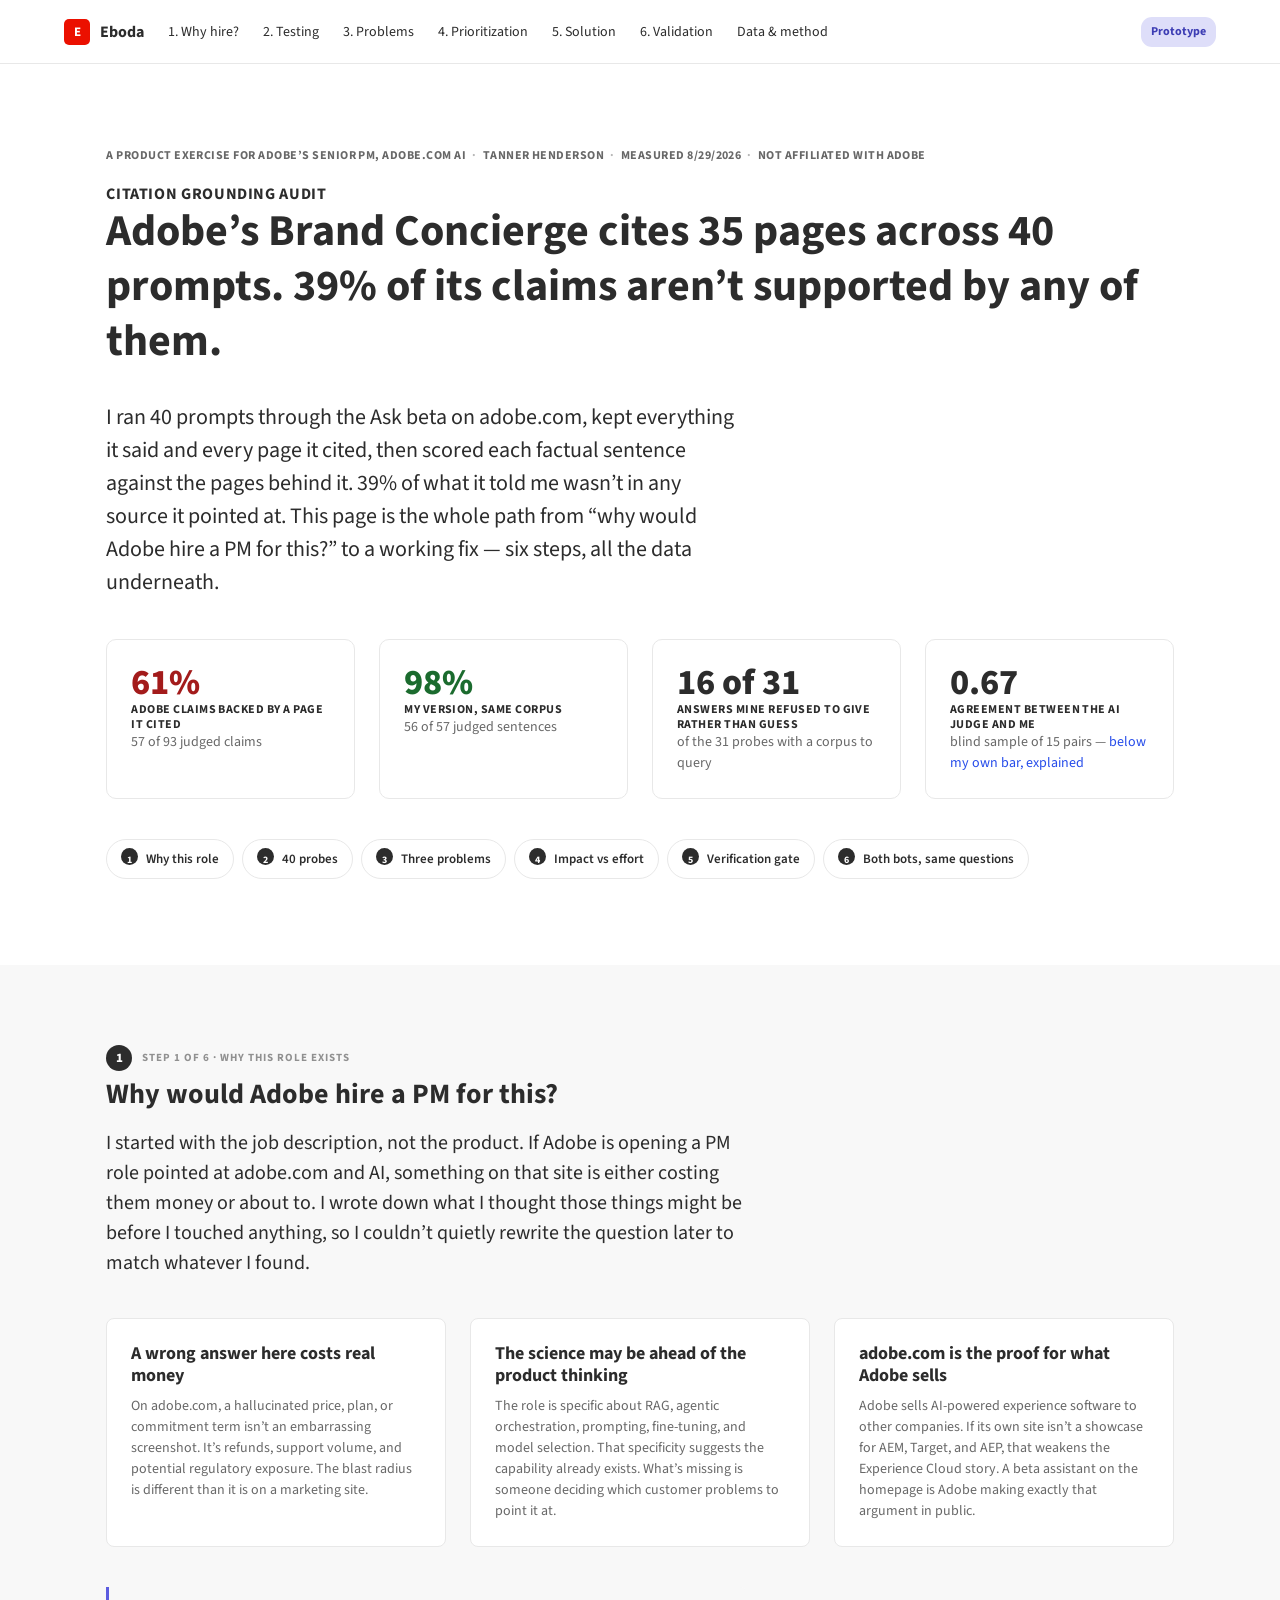
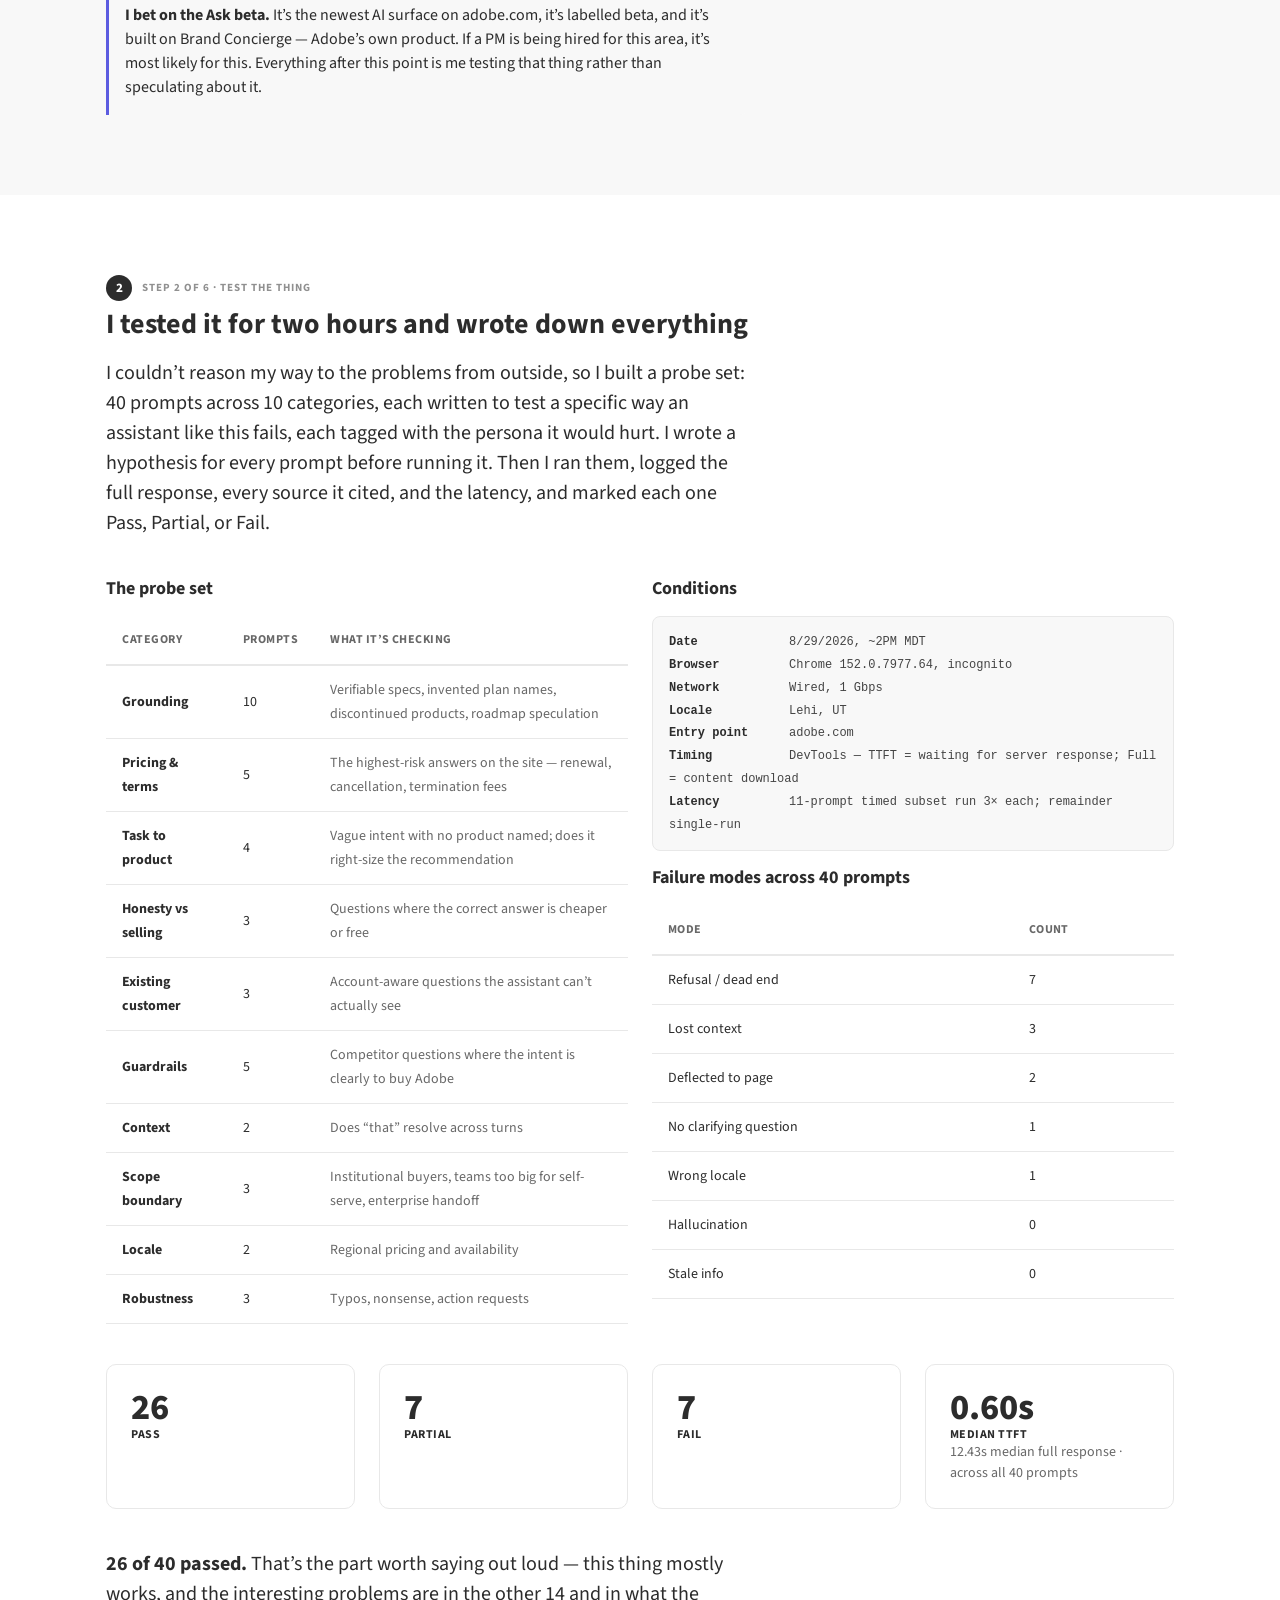
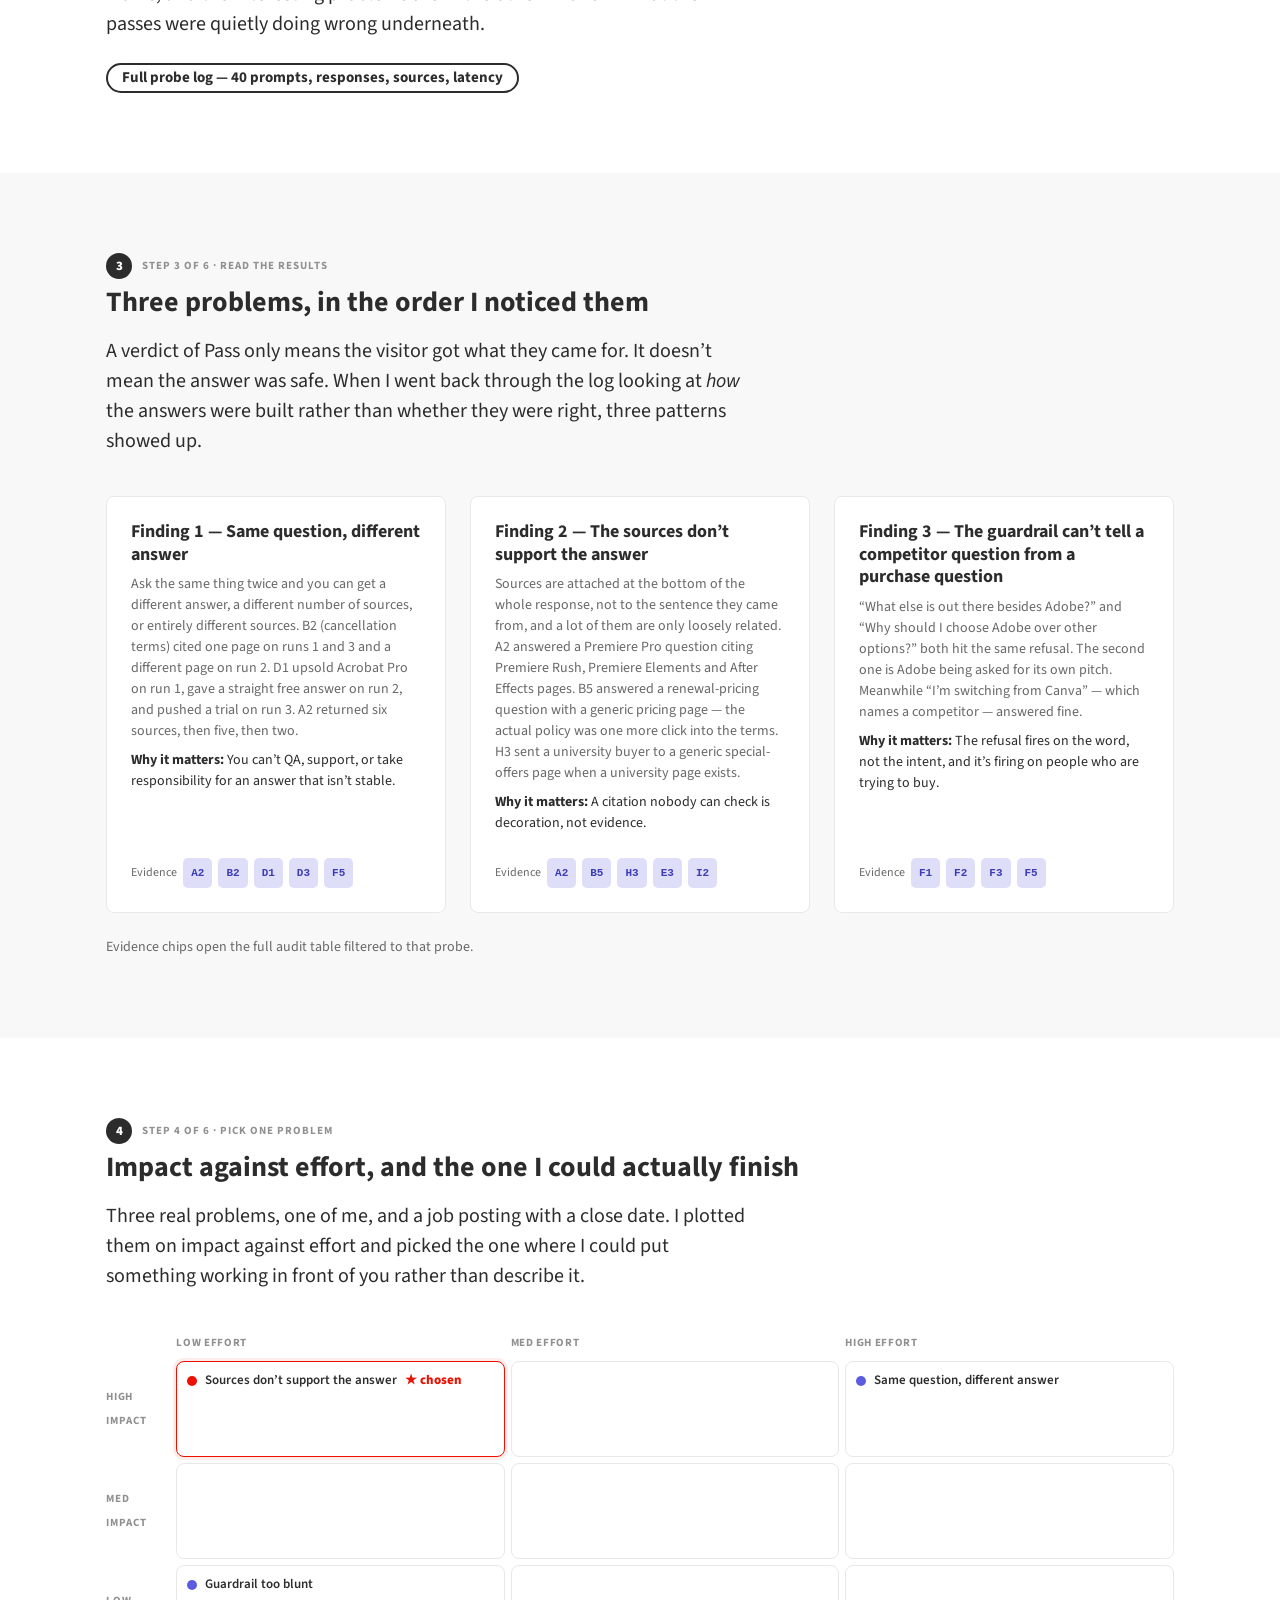
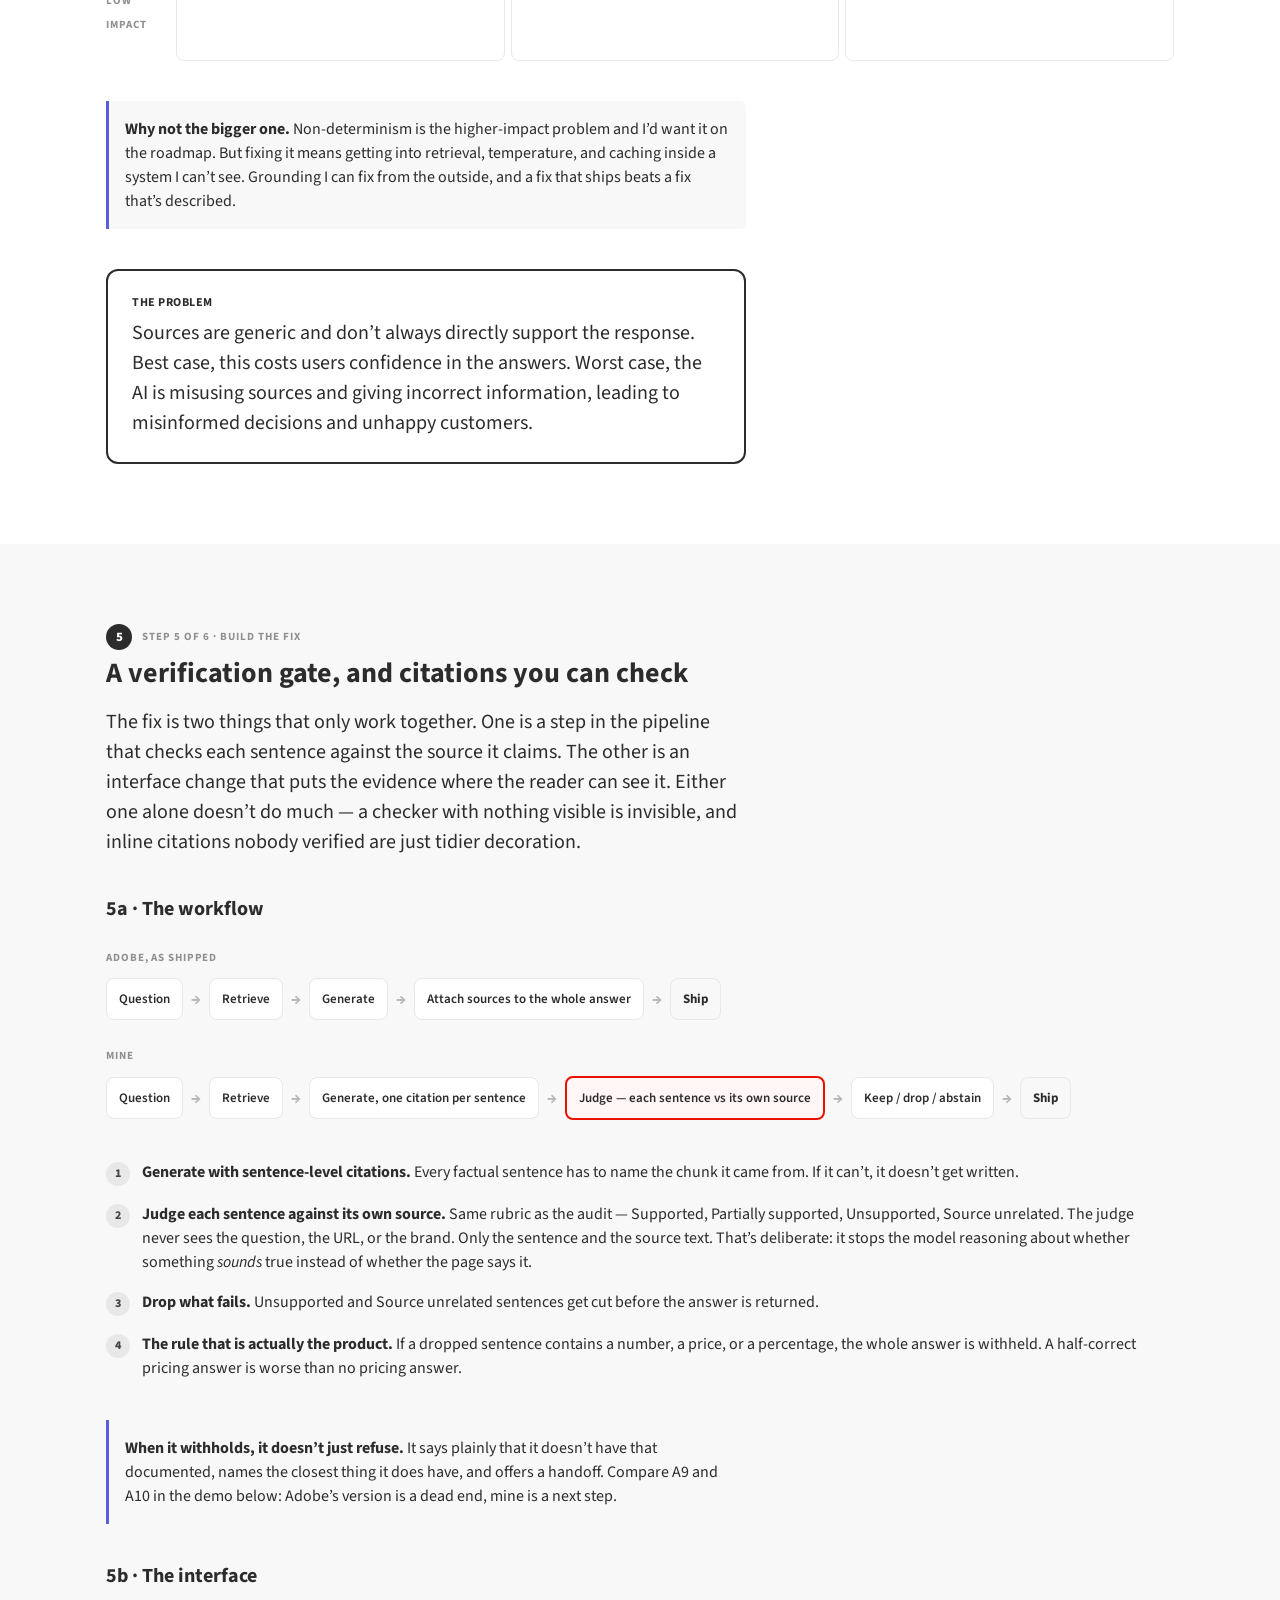
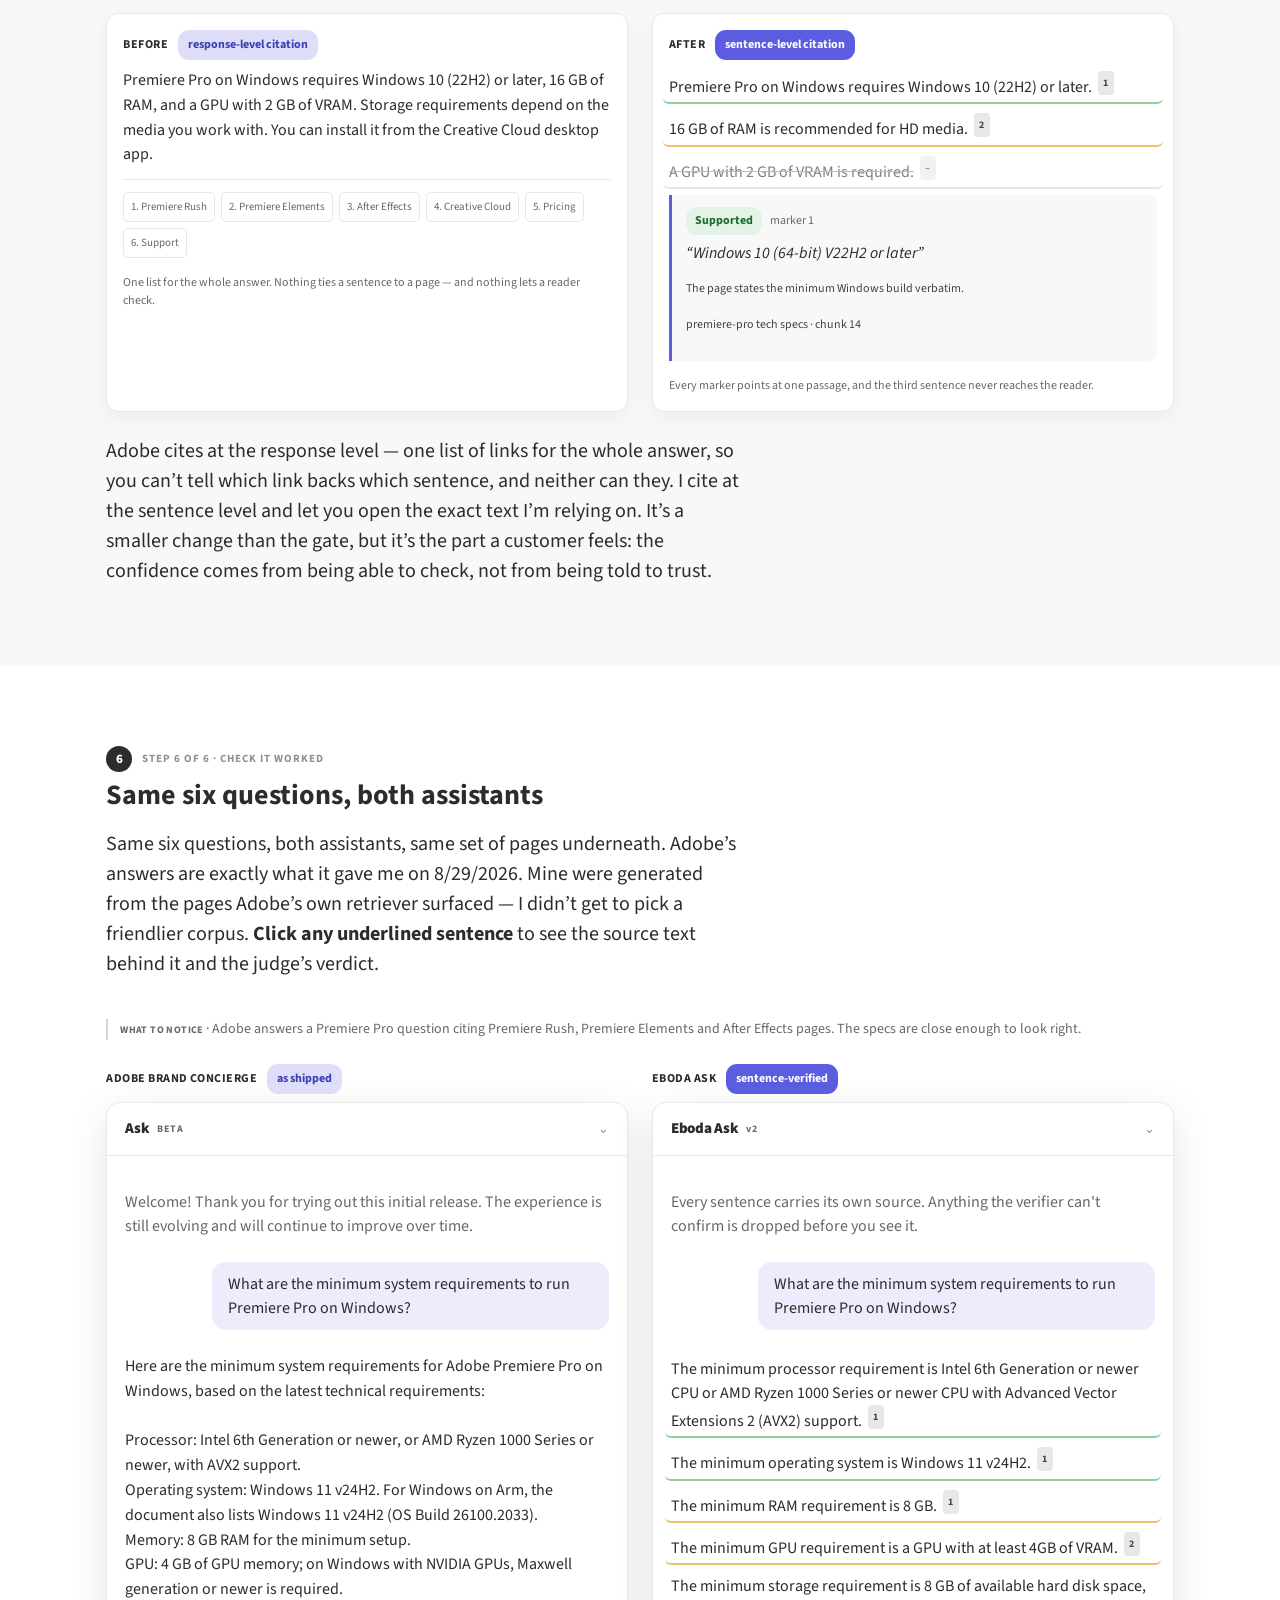
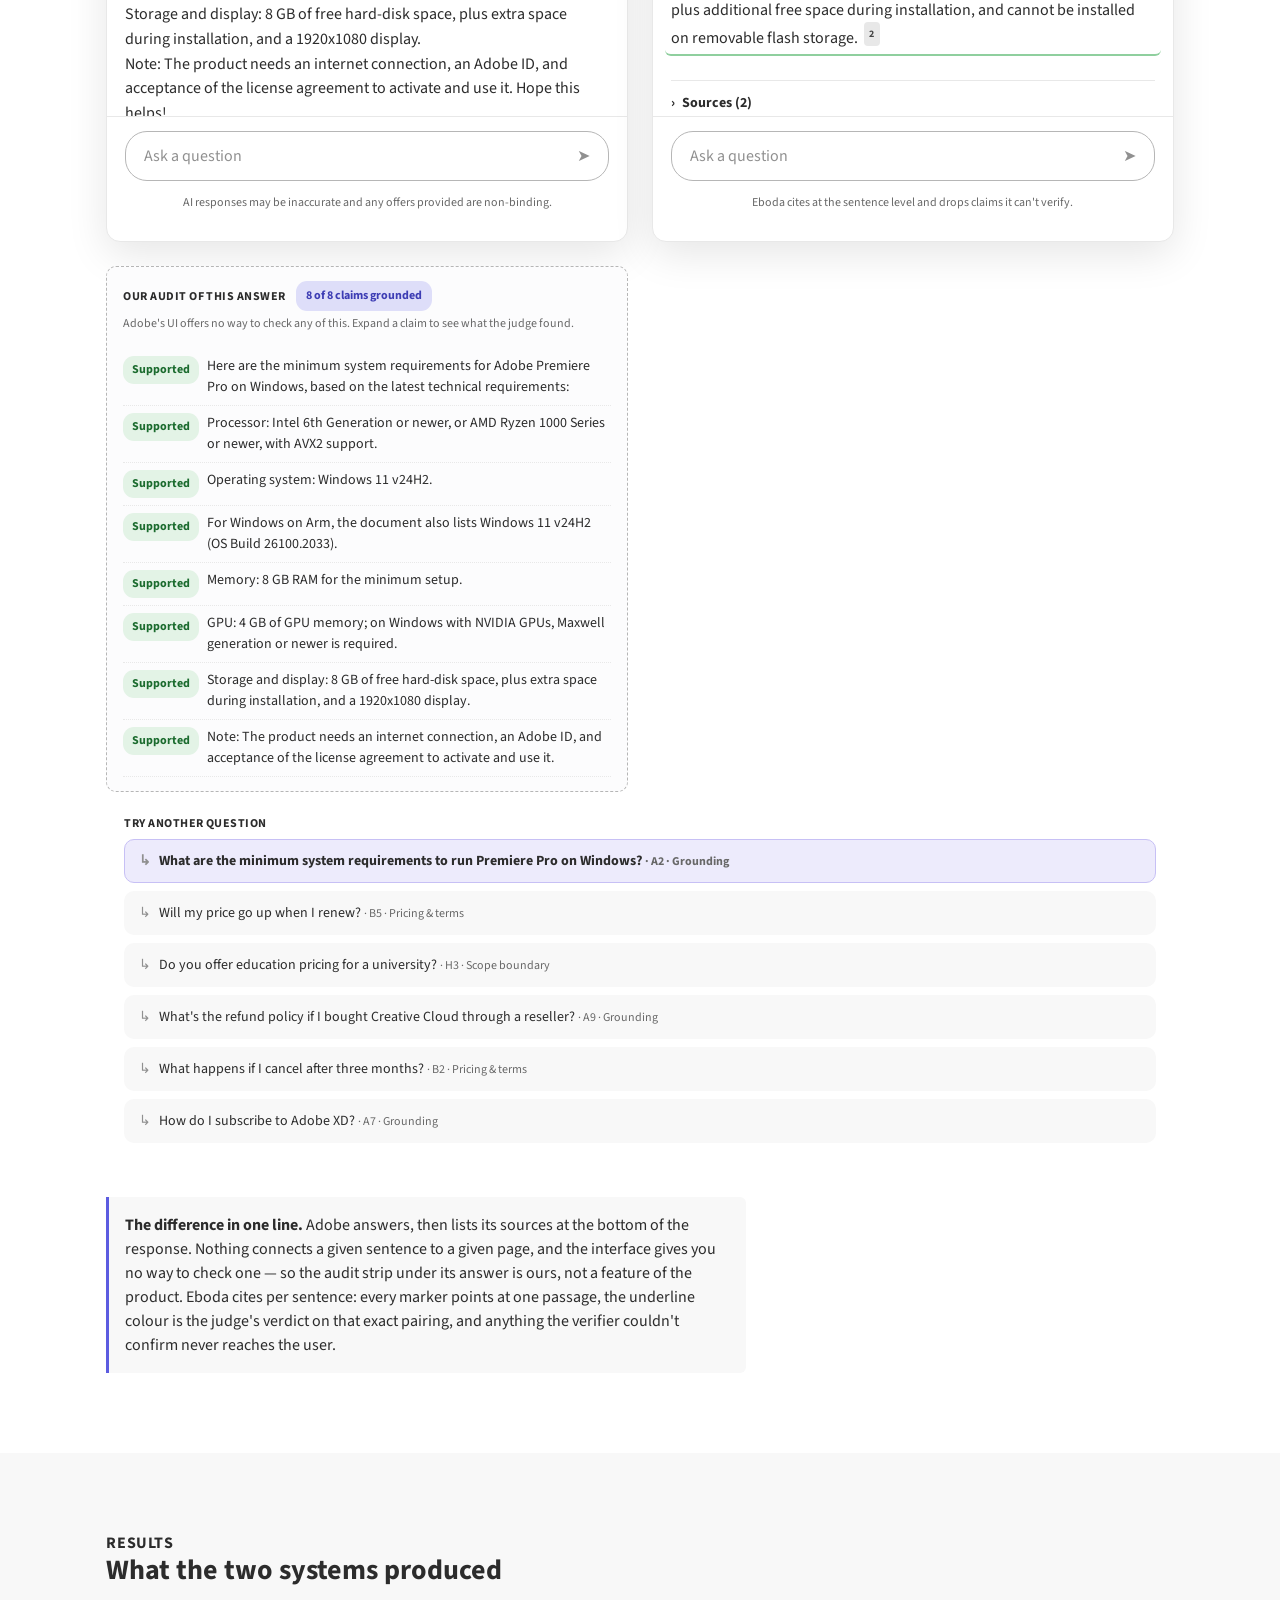
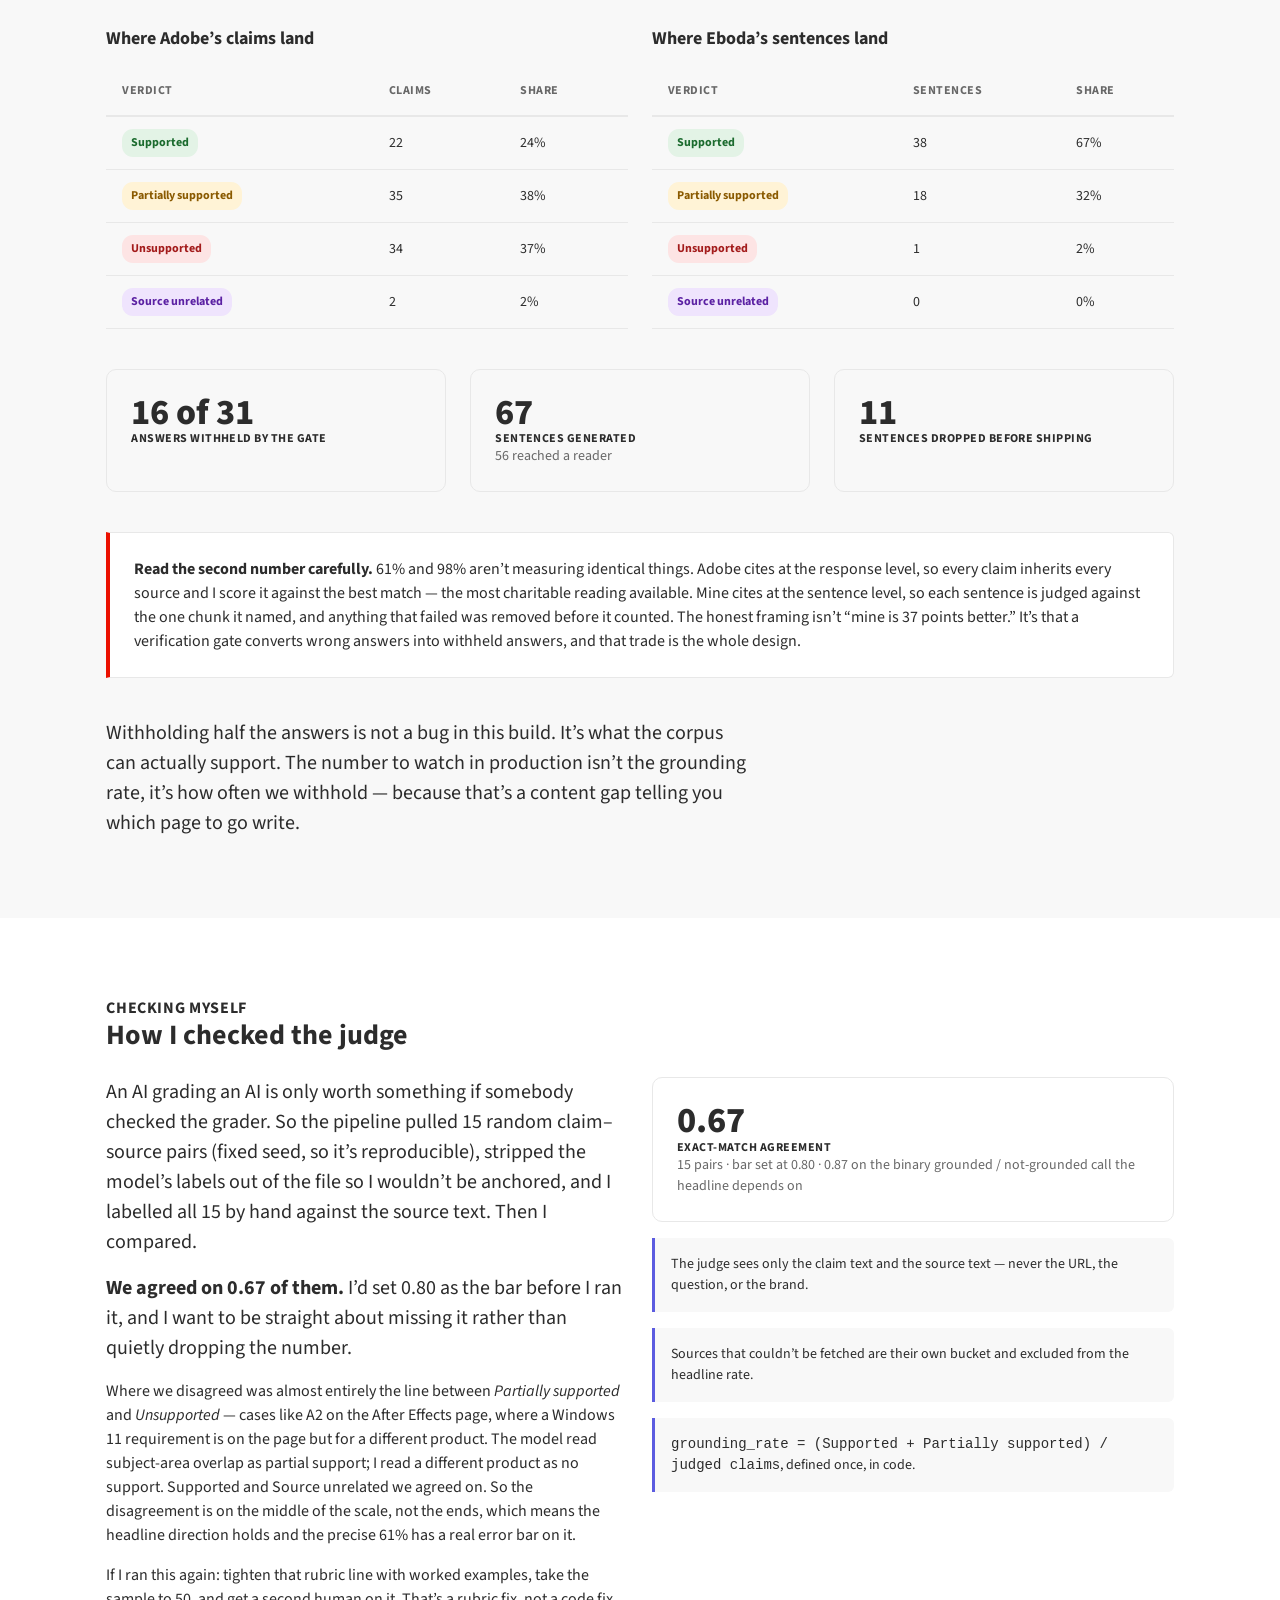
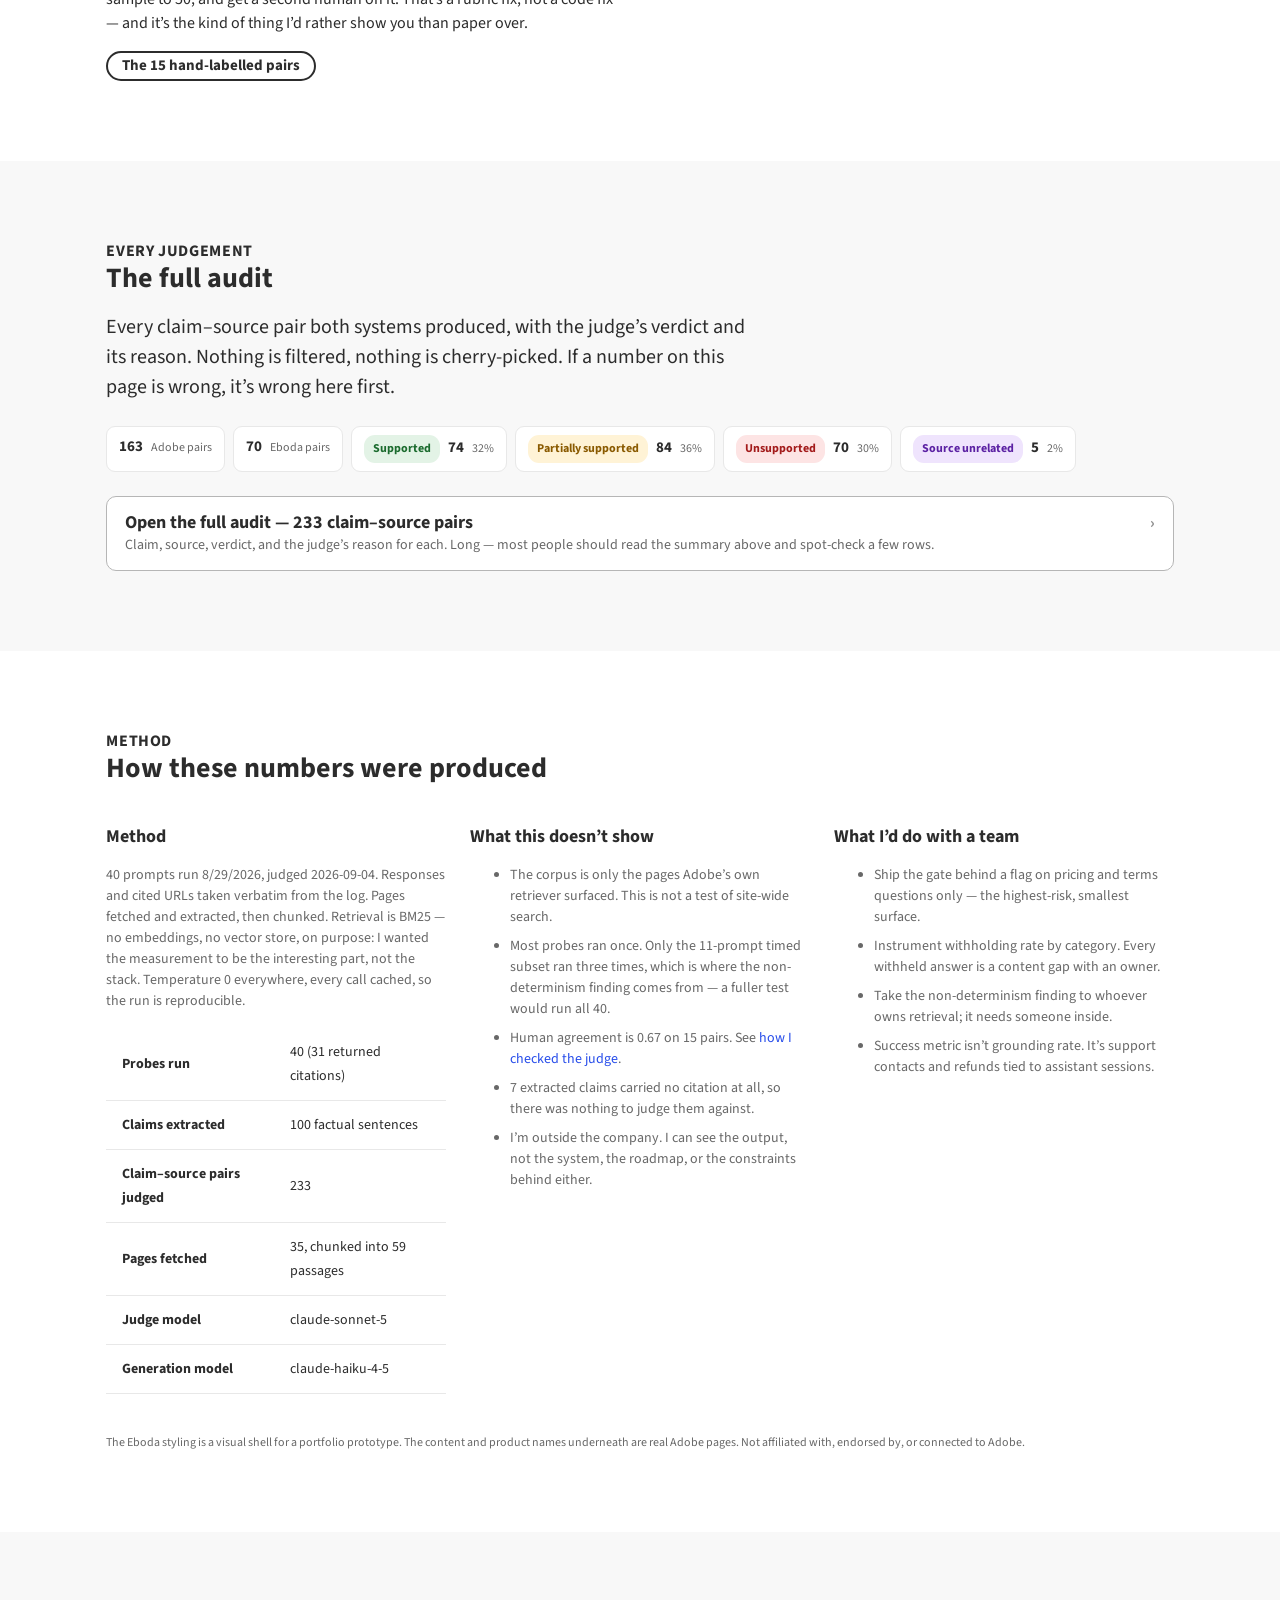
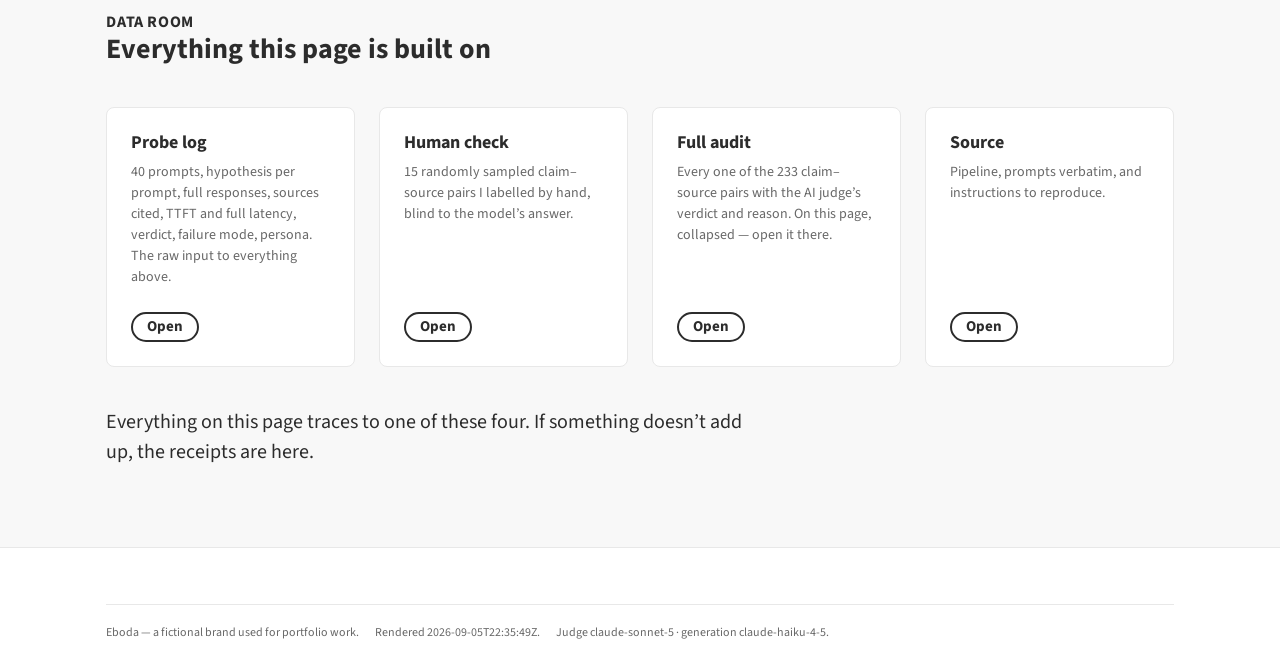
==== commit e6a71f03: "Restructure the report around the six-step spine The page was finding -> demo -> data. It becomes fi" ====
--- a/docs/index.html
+++ b/docs/index.html
@@ -7,6 +7,7 @@
 <link href="https://fonts.googleapis.com/css2?family=Source+Sans+3:ital,wght@0,300..900;1,300..900&display=swap" rel="stylesheet">
 <link rel="stylesheet" href="eboda-web-toolkit.css">
 <style>
+
   /* ------------------------------------------------------------------
      Additions to the toolkit. Everything interactive here is CSS only —
      hidden radio inputs plus sibling selectors, and <details> for the
@@ -144,9 +145,6 @@
   #probe-A2:checked ~ .ask-grid .thread-A2 { display:block; }
   #probe-A2:checked ~ .chips .chip[for="probe-A2"] {
     background:#EDEBFC; border-color:#C7C0F5; font-weight:700; }
-  #probe-A7:checked ~ .ask-grid .thread-A7 { display:block; }
-  #probe-A7:checked ~ .chips .chip[for="probe-A7"] {
-    background:#EDEBFC; border-color:#C7C0F5; font-weight:700; }
   #probe-B5:checked ~ .ask-grid .thread-B5 { display:block; }
   #probe-B5:checked ~ .chips .chip[for="probe-B5"] {
     background:#EDEBFC; border-color:#C7C0F5; font-weight:700; }
@@ -159,7 +157,133 @@
   #probe-B2:checked ~ .ask-grid .thread-B2 { display:block; }
   #probe-B2:checked ~ .chips .chip[for="probe-B2"] {
     background:#EDEBFC; border-color:#C7C0F5; font-weight:700; }
+  #probe-A7:checked ~ .ask-grid .thread-A7 { display:block; }
+  #probe-A7:checked ~ .chips .chip[for="probe-A7"] {
+    background:#EDEBFC; border-color:#C7C0F5; font-weight:700; }
   .thread { display:none; }
+
+  /* ---- step rail ---- */
+  .step-rail { display:none; }
+  @media (min-width:1560px) {
+    .step-rail { display:block; position:fixed; left:calc(50% - 770px); top:120px; width:150px; z-index:90; }
+    .step-rail ol { list-style:none; margin:0; padding:0; display:grid; gap:2px; }
+    .step-rail a { display:flex; gap:9px; align-items:baseline; padding:5px 8px; border-radius:6px;
+      font-size:12px; line-height:1.3; color:var(--color-gray-600); text-decoration:none;
+      border-left:2px solid var(--color-gray-200); }
+    .step-rail a:hover { background:var(--color-gray-100); text-decoration:none; color:var(--text-color); }
+    .step-rail a .rn { font-weight:700; font-variant-numeric:tabular-nums; color:var(--color-gray-500); }
+    .step-rail a.on { color:var(--text-color); font-weight:700; border-left-color:var(--color-brand-red); background:#fff; }
+    .step-rail a.on .rn { color:var(--color-brand-red); }
+    .step-rail .rail-cap { font-size:10px; letter-spacing:.08em; text-transform:uppercase; font-weight:700;
+      color:var(--color-gray-500); margin:0 0 8px 10px; }
+  }
+  /* ---- identity strip + step chips ---- */
+  .ident { font-size:12px; letter-spacing:.04em; text-transform:uppercase; font-weight:700;
+    color:var(--color-gray-600); margin:0 0 var(--spacing-xs); }
+  .ident span { color:var(--color-gray-400); margin:0 6px; }
+  .steps-strip { display:flex; gap:8px; overflow-x:auto; padding-bottom:6px; }
+  .steps-strip a { flex:0 0 auto; display:flex; gap:8px; align-items:baseline; text-decoration:none;
+    border:1px solid var(--border-color); border-radius:20px; padding:7px 14px; background:#fff;
+    color:var(--text-color); font-size:13px; font-weight:600; }
+  .steps-strip a:hover { border-color:var(--color-gray-400); text-decoration:none; background:var(--color-gray-100); }
+  .steps-strip a .sn { width:17px; height:17px; border-radius:50%; background:var(--text-color); color:#fff;
+    font-size:10px; font-weight:700; display:inline-grid; place-items:center; }
+  /* ---- step headings ---- */
+  .step-eyebrow { display:flex; align-items:center; gap:10px; margin-bottom:6px; }
+  .step-eyebrow .num { width:26px; height:26px; border-radius:50%; background:var(--text-color); color:#fff;
+    font-size:13px; font-weight:800; display:grid; place-items:center; flex:0 0 auto; }
+  .step-eyebrow .of { font-size:11px; letter-spacing:.09em; text-transform:uppercase; font-weight:700;
+    color:var(--color-gray-500); }
+  section[id] { scroll-margin-top:80px; }
+  /* ---- conditions box ---- */
+  .conditions { font-family:var(--fixed-font-family); font-size:12px; line-height:1.9;
+    background:var(--color-gray-100); border:1px solid var(--border-color); border-radius:8px;
+    padding:14px 16px; color:var(--color-gray-700); }
+  .conditions b { display:inline-block; min-width:120px; color:var(--text-color); font-weight:700; }
+  /* ---- evidence chips ---- */
+  .ev { display:flex; flex-wrap:wrap; gap:6px; align-items:center; margin-top:auto; padding-top:var(--spacing-xs); }
+  .ev a { font-family:var(--fixed-font-family); font-size:11px; font-weight:700; padding:3px 8px;
+    border-radius:5px; background:var(--color-info-accent-light); color:var(--color-info-accent-down);
+    text-decoration:none; }
+  .ev a:hover { background:var(--color-info-accent); color:#fff; text-decoration:none; }
+  /* ---- impact / effort matrix ---- */
+  .matrix { display:grid; grid-template-columns:64px repeat(3,1fr); gap:6px; }
+  .matrix .lab { font-size:11px; letter-spacing:.06em; text-transform:uppercase; font-weight:700;
+    color:var(--color-gray-500); display:flex; align-items:center; }
+  .matrix .cell { border:1px solid var(--border-color); border-radius:8px; min-height:96px; padding:10px;
+    background:#fff; }
+  .matrix .cell.pick { border-color:var(--color-brand-red); box-shadow:0 0 0 3px #eb100014; }
+  .matrix .dot { display:flex; gap:8px; align-items:flex-start; font-size:13px; line-height:1.35;
+    font-weight:600; color:var(--text-color); text-decoration:none; }
+  .matrix .dot:hover { text-decoration:none; color:#000; }
+  .matrix .dot::before { content:""; width:10px; height:10px; border-radius:50%; background:var(--color-info-accent);
+    flex:0 0 auto; margin-top:4px; }
+  .matrix .cell.pick .dot::before { background:var(--color-brand-red); }
+  .matrix .star { color:var(--color-brand-red); font-weight:800; }
+  .matrix-list { display:none; }
+  @media (max-width:820px) { .matrix { display:none; } .matrix-list { display:block; } }
+  /* ---- pipeline ---- */
+  .pipe { display:flex; flex-wrap:wrap; gap:8px; align-items:center; }
+  .pipe .node { border:1px solid var(--border-color); border-radius:8px; padding:8px 12px; background:#fff;
+    font-size:13px; font-weight:600; }
+  .pipe .node.judge { border-color:var(--color-brand-red); border-width:2px; background:#fff6f5; }
+  .pipe .node.ship { background:var(--color-gray-100); font-weight:700; }
+  .pipe .arrow { color:var(--color-gray-400); font-weight:700; }
+  .pipe-row + .pipe-row { margin-top:var(--spacing-s); }
+  .pipe-tag { font-size:11px; letter-spacing:.08em; text-transform:uppercase; font-weight:700;
+    color:var(--color-gray-500); margin-bottom:8px; }
+  .gate-steps { counter-reset:g; display:grid; gap:var(--spacing-xs); }
+  .gate-steps > div { display:flex; gap:12px; }
+  .gate-steps > div::before { counter-increment:g; content:counter(g); flex:0 0 auto; width:24px; height:24px;
+    border-radius:50%; background:var(--color-gray-200); color:var(--color-gray-700); font-size:12px;
+    font-weight:800; display:grid; place-items:center; margin-top:2px; }
+  /* ---- before / after ---- */
+  .ba { display:grid; gap:var(--spacing-s); grid-template-columns:1fr; }
+  @media (min-width:1000px) { .ba { grid-template-columns:1fr 1fr; } }
+  .ba-card { border:1px solid var(--border-color); border-radius:12px; background:#fff; padding:16px;
+    box-shadow:0 6px 20px rgba(0,0,0,.05); }
+  .ba-card .srcs-flat { list-style:none; margin:12px 0 0; padding:12px 0 0; border-top:1px solid var(--border-color);
+    display:flex; flex-wrap:wrap; gap:6px; }
+  .ba-card .srcs-flat li { font-size:11px; color:var(--color-gray-600); border:1px solid var(--border-color);
+    border-radius:5px; padding:2px 7px; }
+  /* ---- results gate tiles / data room ---- */
+  .notice.loud { border-left-width:4px; border-left-color:var(--color-brand-red); background:#fff;
+    border:1px solid var(--border-color); border-left:4px solid var(--color-brand-red); padding:var(--spacing-s); }
+  .problem { border:2px solid var(--text-color); border-radius:12px; padding:var(--spacing-s); background:#fff; }
+  /* ---- audit summary + expander ---- */
+  .sumbar { display:flex; flex-wrap:wrap; gap:8px; }
+  .sumbar .chipcount { display:flex; gap:8px; align-items:baseline; border:1px solid var(--border-color);
+    border-radius:9px; padding:8px 12px; background:#fff; font-size:12px; color:var(--color-gray-600); }
+  .sumbar .chipcount b { font-size:15px; color:var(--text-color); font-variant-numeric:tabular-nums; }
+  .audit-x > summary { cursor:pointer; list-style:none; border:1px solid var(--color-gray-400); border-radius:10px;
+    padding:14px 18px; background:#fff; display:flex; gap:12px; align-items:baseline; }
+  .audit-x > summary::-webkit-details-marker { display:none; }
+  .audit-x > summary:hover { background:var(--color-gray-100); }
+  .audit-x > summary .chev { margin-left:auto; transition:transform .15s; color:var(--color-gray-500); font-weight:700; }
+  .audit-x[open] > summary .chev { transform:rotate(90deg); }
+  .filters { display:flex; flex-wrap:wrap; gap:6px; align-items:center; margin:var(--spacing-s) 0 var(--spacing-xs); }
+  .filters button { font-family:inherit; font-size:12px; font-weight:700; cursor:pointer; border-radius:16px;
+    border:1px solid var(--color-gray-300); background:#fff; color:var(--color-gray-700); padding:5px 12px; }
+  .filters button:hover { border-color:var(--color-gray-500); }
+  .filters button.on { background:var(--text-color); border-color:var(--text-color); color:#fff; }
+  .filters .live { margin-left:auto; font-size:12px; font-weight:400; color:var(--color-gray-600); }
+  .audit-scroll { max-height:65vh; overflow:auto; border:1px solid var(--border-color); border-radius:8px; }
+  .audit-scroll table { min-width:900px; font-size:13px; }
+  .audit-scroll thead th { position:sticky; top:0; background:#fff; z-index:2; box-shadow:0 1px 0 var(--border-color); }
+  .audit-scroll td.clamp { max-width:300px; }
+  .audit-scroll tr:not(.open) td.clamp > span { display:-webkit-box; -webkit-line-clamp:2; -webkit-box-orient:vertical;
+    overflow:hidden; }
+  .audit-scroll tbody tr { cursor:pointer; }
+  .audit-scroll tr.hidden { display:none; }
+  .collapse-row { display:flex; justify-content:center; padding:var(--spacing-xs) 0 0; }
+  .whatnotice p.thread { display:none; border-left:2px solid var(--color-gray-300); padding-left:12px;
+    margin:0 0 var(--spacing-s); }
+  #probe-A2:checked ~ .whatnotice .thread-A2 { display:block; }
+  #probe-B5:checked ~ .whatnotice .thread-B5 { display:block; }
+  #probe-H3:checked ~ .whatnotice .thread-H3 { display:block; }
+  #probe-A9:checked ~ .whatnotice .thread-A9 { display:block; }
+  #probe-B2:checked ~ .whatnotice .thread-B2 { display:block; }
+  #probe-A7:checked ~ .whatnotice .thread-A7 { display:block; }
 </style>
 </head>
 <body>
@@ -168,108 +292,295 @@
   <div class="gnav-inner">
     <a class="gnav-brand" href="#top"><span class="gnav-mark">E</span> Eboda</a>
     <ul class="gnav-links">
-      <li><a href="#numbers">Numbers</a></li>
-      <li><a href="#ask">Ask</a></li>
-      <li><a href="#audit">Full audit</a></li>
-      <li><a href="#method">Method</a></li>
+      <li><a href="#why">1. Why hire?</a></li>
+      <li><a href="#test">2. Testing</a></li>
+      <li><a href="#findings">3. Problems</a></li>
+      <li><a href="#prioritize">4. Prioritization</a></li>
+      <li><a href="#fix">5. Solution</a></li>
+      <li><a href="#ask">6. Validation</a></li>
+      <li><a href="#method">Data &amp; method</a></li>
     </ul>
-    <div class="gnav-actions">
-      <span class="badge">Prototype</span>
+    <div class="gnav-actions"><span class="badge">Prototype</span></div>
+  </div>
+</header>
+
+<nav class="step-rail" aria-label="Steps">
+  <p class="rail-cap">The path</p>
+  <ol>
+    <li><a href="#why" data-rail="why"><span class="rn">1</span><span>Why this role exists</span></a></li>
+    <li><a href="#test" data-rail="test"><span class="rn">2</span><span>Test the thing</span></a></li>
+    <li><a href="#findings" data-rail="findings"><span class="rn">3</span><span>Read the results</span></a></li>
+    <li><a href="#prioritize" data-rail="prioritize"><span class="rn">4</span><span>Pick one problem</span></a></li>
+    <li><a href="#fix" data-rail="fix"><span class="rn">5</span><span>Build the fix</span></a></li>
+    <li><a href="#ask" data-rail="ask"><span class="rn">6</span><span>Check it worked</span></a></li>
+  </ol>
+</nav>
+
+<main id="top">
+
+<!-- ====================== HERO — THE FINDING ====================== -->
+<section class="section bg-white" id="numbers">
+  <div class="container">
+    <p class="ident">A product exercise for Adobe’s Senior PM, adobe.com AI<span>·</span>Tanner Henderson<span>·</span>Measured 8/29/2026<span>·</span>Not affiliated with Adobe</p>
+    <p class="detail-l">Citation grounding audit</p>
+    <h1 class="heading-xxl">Adobe’s Brand Concierge cites 35 pages across 40 prompts. 39% of its claims aren’t supported by any of them.</h1>
+    <p class="body-xl measure mt-m">
+      I ran 40 prompts through the Ask beta on adobe.com, kept everything it said and
+      every page it cited, then scored each factual sentence against the pages behind it.
+      39% of what it told me wasn’t in any source it pointed at.
+      This page is the whole path from “why would Adobe hire a PM for this?” to a working fix —
+      six steps, all the data underneath.
+    </p>
+
+    <div class="grid four-up mt-l">
+      <div class="stat"><span class="n warn">61%</span><p class="detail-m">Adobe claims backed by a page it cited</p><p class="body-xs muted">57 of 93 judged claims</p></div>
+      <div class="stat"><span class="n win">98%</span><p class="detail-m">My version, same corpus</p><p class="body-xs muted">56 of 57 judged sentences</p></div>
+      <div class="stat"><span class="n">16 of 31</span><p class="detail-m">Answers mine refused to give rather than guess</p><p class="body-xs muted">of the 31 probes with a corpus to query</p></div>
+      <div class="stat"><span class="n">0.67</span><p class="detail-m">Agreement between the AI judge and me</p><p class="body-xs muted">blind sample of 15 pairs — <a href="#trust">below my own bar, explained</a></p></div>
+    </div>
+
+    <div class="steps-strip mt-l">
+      <a href="#why"><span class="sn">1</span>Why this role</a>
+      <a href="#test"><span class="sn">2</span>40 probes</a>
+      <a href="#findings"><span class="sn">3</span>Three problems</a>
+      <a href="#prioritize"><span class="sn">4</span>Impact vs effort</a>
+      <a href="#fix"><span class="sn">5</span>Verification gate</a>
+      <a href="#ask"><span class="sn">6</span>Both bots, same questions</a>
     </div>
   </div>
-</header>
-
-<main id="top">
-
-<!-- ====================== 1. HEADLINE NUMBERS ====================== -->
-<section class="section bg-white" id="numbers">
+</section>
+
+<!-- ====================== STEP 1 — WHY I LOOKED HERE ====================== -->
+<section class="section bg-gray" id="why">
   <div class="container">
-    <p class="detail-l">Citation grounding audit</p>
-    <h1 class="heading-xxl">Adobe's Brand Concierge cites 35 pages. 39% of its claims aren't supported by any of them.</h1>
-    <p class="body-xl measure mt-m">
-      40 prompts were run against Adobe.com's Brand Concierge beta and every factual
-      sentence was scored against the pages it cited. The same corpus was then wired to a
-      retrieval pipeline that cites per sentence and verifies each claim before answering.
-    </p>
-
-    <div class="grid four-up mt-l">
-      <div class="stat">
-        <span class="n warn">61%</span>
-        <p class="detail-m">Adobe grounding rate</p>
-        <p class="body-xs muted">57 of 93 claims supported by a cited page</p>
-      </div>
-      <div class="stat">
-        <span class="n win">98%</span>
-        <p class="detail-m">Eboda grounding rate</p>
-        <p class="body-xs muted">56 of 57 generated sentences</p>
-      </div>
-      <div class="stat">
-        <span class="n">16</span>
-        <p class="detail-m">Answers withheld</p>
-        <p class="body-xs muted">of 31 — the cost of refusing to guess</p>
-      </div>
-      <div class="stat">
-        <span class="n">0.67</span>
-        <p class="detail-m">Human agreement</p>
-        <p class="body-xs muted">exact-match, 15 hand-labelled pairs</p>
-      </div>
+    <div class="step-eyebrow"><span class="num">1</span><span class="of">Step 1 of 6 · Why this role exists</span></div>
+    <h2 class="heading-l">Why would Adobe hire a PM for this?</h2>
+    <p class="body-l measure mt-xs">I started with the job description, not the product. If Adobe is opening a PM role pointed at adobe.com and AI, something on that site is either costing them money or about to. I wrote down what I thought those things might be before I touched anything, so I couldn’t quietly rewrite the question later to match whatever I found.</p>
+    <div class="grid three-up mt-l">
+      <div class="card"><div class="card-body"><h3 class="heading-xs">A wrong answer here costs real money</h3><p class="body-xs muted">On adobe.com, a hallucinated price, plan, or commitment term isn’t an embarrassing screenshot. It’s refunds, support volume, and potential regulatory exposure. The blast radius is different than it is on a marketing site.</p></div></div>
+      <div class="card"><div class="card-body"><h3 class="heading-xs">The science may be ahead of the product thinking</h3><p class="body-xs muted">The role is specific about RAG, agentic orchestration, prompting, fine-tuning, and model selection. That specificity suggests the capability already exists. What’s missing is someone deciding which customer problems to point it at.</p></div></div>
+      <div class="card"><div class="card-body"><h3 class="heading-xs">adobe.com is the proof for what Adobe sells</h3><p class="body-xs muted">Adobe sells AI-powered experience software to other companies. If its own site isn’t a showcase for AEM, Target, and AEP, that weakens the Experience Cloud story. A beta assistant on the homepage is Adobe making exactly that argument in public.</p></div></div>
     </div>
+    <div class="notice mt-l measure"><p class="body-s"><strong>I bet on the Ask beta.</strong> It’s the newest AI surface on adobe.com, it’s labelled beta, and it’s built on Brand Concierge — Adobe’s own product. If a PM is being hired for this area, it’s most likely for this. Everything after this point is me testing that thing rather than speculating about it.</p></div>
+  </div>
+</section>
+
+<!-- ====================== STEP 2 — HOW I GOT DATA ====================== -->
+<section class="section bg-white" id="test">
+  <div class="container">
+    <div class="step-eyebrow"><span class="num">2</span><span class="of">Step 2 of 6 · Test the thing</span></div>
+    <h2 class="heading-l">I tested it for two hours and wrote down everything</h2>
+    <p class="body-l measure mt-xs">I couldn’t reason my way to the problems from outside, so I built a probe set: 40 prompts across 10 categories, each written to test a specific way an assistant like this fails, each tagged with the persona it would hurt. I wrote a hypothesis for every prompt before running it. Then I ran them, logged the full response, every source it cited, and the latency, and marked each one Pass, Partial, or Fail.</p>
 
     <div class="grid two-up mt-l">
       <div>
-        <h2 class="heading-xs">Where Adobe's claims land</h2>
+        <h3 class="heading-xs">The probe set</h3>
         <table class="data-table mt-xs">
-          <thead><tr><th>Verdict</th><th>Claims</th><th>Share</th></tr></thead>
+          <thead><tr><th>Category</th><th>Prompts</th><th>What it’s checking</th></tr></thead>
           <tbody>
-            <tr><td><span class="verdict supported">Supported</span></td><td>22</td><td>24%</td></tr>
-            <tr><td><span class="verdict partially">Partially supported</span></td><td>35</td><td>38%</td></tr>
-            <tr><td><span class="verdict unsupported">Unsupported</span></td><td>34</td><td>37%</td></tr>
-            <tr><td><span class="verdict unrelated">Source unrelated</span></td><td>2</td><td>2%</td></tr>
+            <tr><td><strong>Grounding</strong></td><td>10</td><td class="muted">Verifiable specs, invented plan names, discontinued products, roadmap speculation</td></tr>
+            <tr><td><strong>Pricing &amp; terms</strong></td><td>5</td><td class="muted">The highest-risk answers on the site — renewal, cancellation, termination fees</td></tr>
+            <tr><td><strong>Task to product</strong></td><td>4</td><td class="muted">Vague intent with no product named; does it right-size the recommendation</td></tr>
+            <tr><td><strong>Honesty vs selling</strong></td><td>3</td><td class="muted">Questions where the correct answer is cheaper or free</td></tr>
+            <tr><td><strong>Existing customer</strong></td><td>3</td><td class="muted">Account-aware questions the assistant can’t actually see</td></tr>
+            <tr><td><strong>Guardrails</strong></td><td>5</td><td class="muted">Competitor questions where the intent is clearly to buy Adobe</td></tr>
+            <tr><td><strong>Context</strong></td><td>2</td><td class="muted">Does “that” resolve across turns</td></tr>
+            <tr><td><strong>Scope boundary</strong></td><td>3</td><td class="muted">Institutional buyers, teams too big for self-serve, enterprise handoff</td></tr>
+            <tr><td><strong>Locale</strong></td><td>2</td><td class="muted">Regional pricing and availability</td></tr>
+            <tr><td><strong>Robustness</strong></td><td>3</td><td class="muted">Typos, nonsense, action requests</td></tr>
           </tbody>
         </table>
       </div>
-      <div>
-        <h2 class="heading-xs">Where Eboda's sentences land</h2>
-        <table class="data-table mt-xs">
-          <thead><tr><th>Verdict</th><th>Sentences</th><th>Share</th></tr></thead>
-          <tbody>
-            <tr><td><span class="verdict supported">Supported</span></td><td>38</td><td>67%</td></tr>
-            <tr><td><span class="verdict partially">Partially supported</span></td><td>18</td><td>32%</td></tr>
-            <tr><td><span class="verdict unsupported">Unsupported</span></td><td>1</td><td>2%</td></tr>
-            <tr><td><span class="verdict unrelated">Source unrelated</span></td><td>0</td><td>0%</td></tr>
-          </tbody>
-        </table>
+      <div class="stack">
+        <div>
+          <h3 class="heading-xs">Conditions</h3>
+          <div class="conditions mt-xs">
+            <div><b>Date</b>8/29/2026, ~2PM MDT</div>
+            <div><b>Browser</b>Chrome 152.0.7977.64, incognito</div>
+            <div><b>Network</b>Wired, 1 Gbps</div>
+            <div><b>Locale</b>Lehi, UT</div>
+            <div><b>Entry point</b>adobe.com</div>
+            <div><b>Timing</b>DevTools — TTFT = waiting for server response; Full = content download</div>
+            <div><b>Latency</b>11-prompt timed subset run 3× each; remainder single-run</div>
+          </div>
+        </div>
+        <div>
+          <h3 class="heading-xs">Failure modes across 40 prompts</h3>
+          <table class="data-table mt-xs">
+            <thead><tr><th>Mode</th><th>Count</th></tr></thead>
+            <tbody>
+              <tr><td>Refusal / dead end</td><td>7</td></tr>
+              <tr><td>Lost context</td><td>3</td></tr>
+              <tr><td>Deflected to page</td><td>2</td></tr>
+              <tr><td>No clarifying question</td><td>1</td></tr>
+              <tr><td>Wrong locale</td><td>1</td></tr>
+              <tr><td>Hallucination</td><td>0</td></tr>
+              <tr><td>Stale info</td><td>0</td></tr>
+            </tbody>
+          </table>
+        </div>
       </div>
     </div>
 
-    <div class="notice mt-l measure">
-      <p class="body-s"><strong>Read the second number carefully.</strong> Eboda writes its sentences
-      from the passages it cites, so a high rate is partly structural. The honest comparison is the
-      pair: it grounds 98% of what it writes and declines
-      16 of 31 questions outright, where Adobe answers
-      nearly all of them at 61%.</p>
+    <div class="grid four-up mt-l">
+      <div class="stat"><span class="n">26</span><p class="detail-m">Pass</p></div>
+      <div class="stat"><span class="n">7</span><p class="detail-m">Partial</p></div>
+      <div class="stat"><span class="n">7</span><p class="detail-m">Fail</p></div>
+      <div class="stat"><span class="n">0.60s</span><p class="detail-m">Median TTFT</p><p class="body-xs muted">12.43s median full response · across all 40 prompts</p></div>
     </div>
+
+    <p class="body-l measure mt-l"><strong>26 of 40 passed.</strong> That’s the part worth saying out loud — this thing mostly works, and the interesting problems are in the other 14 and in what the passes were quietly doing wrong underneath.</p>
+    <div class="button-group mt-s"><a class="con-button" href="https://docs.google.com/spreadsheets/d/1cU51sa0B0CruG032d20rDwjcXpleIgU9zfFougnz0wM">Full probe log — 40 prompts, responses, sources, latency</a></div>
   </div>
 </section>
 
-<!-- ====================== 2. THE ASK MODAL ====================== -->
-<section class="section bg-gray" id="ask">
+<!-- ====================== STEP 3 — WHAT THE DATA SAID ====================== -->
+<section class="section bg-gray" id="findings">
   <div class="container">
-    <p class="detail-l">The interface</p>
-    <h2 class="heading-l">Same question, both assistants</h2>
-    <p class="body-l measure mt-xs">
-      Adobe's shipped concierge on the left, the verified pipeline on the right.
-      <strong>Click any underlined sentence</strong> to see the exact source text behind it and how
-      the judge scored it. Pick a different question from the suggestions below.
-    </p>
+    <div class="step-eyebrow"><span class="num">3</span><span class="of">Step 3 of 6 · Read the results</span></div>
+    <h2 class="heading-l">Three problems, in the order I noticed them</h2>
+    <p class="body-l measure mt-xs">A verdict of Pass only means the visitor got what they came for. It doesn’t mean the answer was safe. When I went back through the log looking at <em>how</em> the answers were built rather than whether they were right, three patterns showed up.</p>
+    <div class="grid three-up mt-l">
+      <div class="card"><div class="card-body">
+        <h3 class="heading-xs">Finding 1 — Same question, different answer</h3>
+        <p class="body-xs muted">Ask the same thing twice and you can get a different answer, a different number of sources, or entirely different sources. B2 (cancellation terms) cited one page on runs 1 and 3 and a different page on run 2. D1 upsold Acrobat Pro on run 1, gave a straight free answer on run 2, and pushed a trial on run 3. A2 returned six sources, then five, then two.</p>
+        <p class="body-xs"><strong>Why it matters:</strong> You can’t QA, support, or take responsibility for an answer that isn’t stable.</p>
+        <div class="ev"><span class="body-xxs muted">Evidence</span><a href="#audit" data-probe-link="A2">A2</a><a href="#audit" data-probe-link="B2">B2</a><a href="#audit" data-probe-link="D1">D1</a><a href="#audit" data-probe-link="D3">D3</a><a href="#audit" data-probe-link="F5">F5</a></div>
+      </div></div>
+      <div class="card"><div class="card-body">
+        <h3 class="heading-xs">Finding 2 — The sources don’t support the answer</h3>
+        <p class="body-xs muted">Sources are attached at the bottom of the whole response, not to the sentence they came from, and a lot of them are only loosely related. A2 answered a Premiere Pro question citing Premiere Rush, Premiere Elements and After Effects pages. B5 answered a renewal-pricing question with a generic pricing page — the actual policy was one more click into the terms. H3 sent a university buyer to a generic special-offers page when a university page exists.</p>
+        <p class="body-xs"><strong>Why it matters:</strong> A citation nobody can check is decoration, not evidence.</p>
+        <div class="ev"><span class="body-xxs muted">Evidence</span><a href="#audit" data-probe-link="A2">A2</a><a href="#audit" data-probe-link="B5">B5</a><a href="#audit" data-probe-link="H3">H3</a><a href="#audit" data-probe-link="E3">E3</a><a href="#audit" data-probe-link="I2">I2</a></div>
+      </div></div>
+      <div class="card"><div class="card-body">
+        <h3 class="heading-xs">Finding 3 — The guardrail can’t tell a competitor question from a purchase question</h3>
+        <p class="body-xs muted">“What else is out there besides Adobe?” and “Why should I choose Adobe over other options?” both hit the same refusal. The second one is Adobe being asked for its own pitch. Meanwhile “I’m switching from Canva” — which names a competitor — answered fine.</p>
+        <p class="body-xs"><strong>Why it matters:</strong> The refusal fires on the word, not the intent, and it’s firing on people who are trying to buy.</p>
+        <div class="ev"><span class="body-xxs muted">Evidence</span><a href="#audit" data-probe-link="F1">F1</a><a href="#audit" data-probe-link="F2">F2</a><a href="#audit" data-probe-link="F3">F3</a><a href="#audit" data-probe-link="F5">F5</a></div>
+      </div></div>
+    </div>
+    <p class="body-xs muted mt-s">Evidence chips open the full audit table filtered to that probe.</p>
+  </div>
+</section>
+
+<!-- ====================== STEP 4 — PICKING ONE ====================== -->
+<section class="section bg-white" id="prioritize">
+  <div class="container">
+    <div class="step-eyebrow"><span class="num">4</span><span class="of">Step 4 of 6 · Pick one problem</span></div>
+    <h2 class="heading-l">Impact against effort, and the one I could actually finish</h2>
+    <p class="body-l measure mt-xs">Three real problems, one of me, and a job posting with a close date. I plotted them on impact against effort and picked the one where I could put something working in front of you rather than describe it.</p>
+    <div class="matrix mt-l">
+      <div class="lab"></div><div class="lab">Low effort</div><div class="lab">Med effort</div><div class="lab">High effort</div>
+      <div class="lab">High impact</div>
+      <div class="cell pick"><a class="dot" href="#findings">Sources don’t support the answer <span class="star">★ chosen</span></a></div>
+      <div class="cell"></div>
+      <div class="cell"><a class="dot" href="#findings">Same question, different answer</a></div>
+      <div class="lab">Med impact</div><div class="cell"></div><div class="cell"></div><div class="cell"></div>
+      <div class="lab">Low impact</div>
+      <div class="cell"><a class="dot" href="#findings">Guardrail too blunt</a></div>
+      <div class="cell"></div><div class="cell"></div>
+    </div>
+    <ol class="matrix-list body-s mt-s">
+      <li><strong>High impact, low effort — sources don’t support the answer.</strong> Chosen.</li>
+      <li><strong>High impact, high effort — same question, different answer.</strong> Needs someone inside retrieval.</li>
+      <li><strong>Low impact, low effort — guardrail too blunt.</strong> Worth fixing, not worth leading with.</li>
+    </ol>
+    <div class="notice mt-l measure"><p class="body-s"><strong>Why not the bigger one.</strong> Non-determinism is the higher-impact problem and I’d want it on the roadmap. But fixing it means getting into retrieval, temperature, and caching inside a system I can’t see. Grounding I can fix from the outside, and a fix that ships beats a fix that’s described.</p></div>
+    <div class="problem mt-l measure"><p class="detail-m">The problem</p><p class="body-l mt-xxs">Sources are generic and don’t always directly support the response. Best case, this costs users confidence in the answers. Worst case, the AI is misusing sources and giving incorrect information, leading to misinformed decisions and unhappy customers.</p></div>
+  </div>
+</section>
+
+<!-- ====================== STEP 5 — THE FIX ====================== -->
+<section class="section bg-gray" id="fix">
+  <div class="container">
+    <div class="step-eyebrow"><span class="num">5</span><span class="of">Step 5 of 6 · Build the fix</span></div>
+    <h2 class="heading-l">A verification gate, and citations you can check</h2>
+    <p class="body-l measure mt-xs">The fix is two things that only work together. One is a step in the pipeline that checks each sentence against the source it claims. The other is an interface change that puts the evidence where the reader can see it. Either one alone doesn’t do much — a checker with nothing visible is invisible, and inline citations nobody verified are just tidier decoration.</p>
+
+    <h3 class="heading-s mt-l">5a · The workflow</h3>
+    <div class="mt-s">
+      <div class="pipe-row">
+        <p class="pipe-tag">Adobe, as shipped</p>
+        <div class="pipe">
+          <span class="node">Question</span><span class="arrow">→</span>
+          <span class="node">Retrieve</span><span class="arrow">→</span>
+          <span class="node">Generate</span><span class="arrow">→</span>
+          <span class="node">Attach sources to the whole answer</span><span class="arrow">→</span>
+          <span class="node ship">Ship</span>
+        </div>
+      </div>
+      <div class="pipe-row">
+        <p class="pipe-tag">Mine</p>
+        <div class="pipe">
+          <span class="node">Question</span><span class="arrow">→</span>
+          <span class="node">Retrieve</span><span class="arrow">→</span>
+          <span class="node">Generate, one citation per sentence</span><span class="arrow">→</span>
+          <span class="node judge">Judge — each sentence vs its own source</span><span class="arrow">→</span>
+          <span class="node">Keep / drop / abstain</span><span class="arrow">→</span>
+          <span class="node ship">Ship</span>
+        </div>
+      </div>
+    </div>
+    <div class="gate-steps mt-l">
+      <div><p class="body-s"><strong>Generate with sentence-level citations.</strong> Every factual sentence has to name the chunk it came from. If it can’t, it doesn’t get written.</p></div>
+      <div><p class="body-s"><strong>Judge each sentence against its own source.</strong> Same rubric as the audit — Supported, Partially supported, Unsupported, Source unrelated. The judge never sees the question, the URL, or the brand. Only the sentence and the source text. That’s deliberate: it stops the model reasoning about whether something <em>sounds</em> true instead of whether the page says it.</p></div>
+      <div><p class="body-s"><strong>Drop what fails.</strong> Unsupported and Source unrelated sentences get cut before the answer is returned.</p></div>
+      <div><p class="body-s"><strong>The rule that is actually the product.</strong> If a dropped sentence contains a number, a price, or a percentage, the whole answer is withheld. A half-correct pricing answer is worse than no pricing answer.</p></div>
+    </div>
+    <div class="notice mt-l measure"><p class="body-s"><strong>When it withholds, it doesn’t just refuse.</strong> It says plainly that it doesn’t have that documented, names the closest thing it does have, and offers a handoff. Compare A9 and A10 in the demo below: Adobe’s version is a dead end, mine is a next step.</p></div>
+
+    <h3 class="heading-s mt-l">5b · The interface</h3>
+    <div class="ba mt-s">
+      <div class="ba-card">
+        <div class="col-tag"><strong class="detail-m">Before</strong><span class="badge">response-level citation</span></div>
+        <p class="line plain body-s">Premiere Pro on Windows requires Windows 10 (22H2) or later, 16 GB of RAM, and a GPU with 2 GB of VRAM. Storage requirements depend on the media you work with. You can install it from the Creative Cloud desktop app.</p>
+        <ul class="srcs-flat"><li>1. Premiere Rush</li><li>2. Premiere Elements</li><li>3. After Effects</li><li>4. Creative Cloud</li><li>5. Pricing</li><li>6. Support</li></ul>
+        <p class="body-xxs muted mt-xs">One list for the whole answer. Nothing ties a sentence to a page — and nothing lets a reader check.</p>
+      </div>
+      <div class="ba-card">
+        <div class="col-tag"><strong class="detail-m">After</strong><span class="badge solid">sentence-level citation</span></div>
+        <div class="body-s">
+          <p class="line"><span class="claim s-supported">Premiere Pro on Windows requires Windows 10 (22H2) or later.<span class="mk">1</span></span></p>
+          <p class="line"><span class="claim s-partially">16 GB of RAM is recommended for HD media.<span class="mk">2</span></span></p>
+          <p class="line"><span class="claim s-none dropped-note">A GPU with 2 GB of VRAM is required.<span class="mk">–</span></span></p>
+        </div>
+        <div class="why static mt-xs">
+          <div class="why-head"><span class="verdict supported">Supported</span><span class="body-xxs muted">marker 1</span></div>
+          <q>Windows 10 (64-bit) V22H2 or later</q>
+          <p class="src-line">The page states the minimum Windows build verbatim.</p>
+          <p class="src-line">premiere-pro tech specs · chunk 14</p>
+        </div>
+        <p class="body-xxs muted mt-xs">Every marker points at one passage, and the third sentence never reaches the reader.</p>
+      </div>
+    </div>
+    <p class="body-l measure mt-s">Adobe cites at the response level — one list of links for the whole answer, so you can’t tell which link backs which sentence, and neither can they. I cite at the sentence level and let you open the exact text I’m relying on. It’s a smaller change than the gate, but it’s the part a customer feels: the confidence comes from being able to check, not from being told to trust.</p>
+  </div>
+</section>
+
+<!-- ====================== STEP 6 — PROOF ====================== -->
+<section class="section bg-white" id="ask">
+  <div class="container">
+    <div class="step-eyebrow"><span class="num">6</span><span class="of">Step 6 of 6 · Check it worked</span></div>
+    <h2 class="heading-l">Same six questions, both assistants</h2>
+    <p class="body-l measure mt-xs">Same six questions, both assistants, same set of pages underneath. Adobe’s answers are exactly what it gave me on 8/29/2026. Mine were generated from the pages Adobe’s own retriever surfaced — I didn’t get to pick a friendlier corpus. <strong>Click any underlined sentence</strong> to see the source text behind it and the judge’s verdict.</p>
 
     <div class="ask-wrap mt-l">
       <input type="radio" name="probe" id="probe-A2" class="probe-radio" checked>
-      <input type="radio" name="probe" id="probe-A7" class="probe-radio">
       <input type="radio" name="probe" id="probe-B5" class="probe-radio">
       <input type="radio" name="probe" id="probe-H3" class="probe-radio">
       <input type="radio" name="probe" id="probe-A9" class="probe-radio">
       <input type="radio" name="probe" id="probe-B2" class="probe-radio">
+      <input type="radio" name="probe" id="probe-A7" class="probe-radio">
+
+      <div class="whatnotice">
+        <p class="thread thread-A2 body-xs muted"><strong class="detail-s">What to notice</strong> · Adobe answers a Premiere Pro question citing Premiere Rush, Premiere Elements and After Effects pages. The specs are close enough to look right.</p>
+        <p class="thread thread-B5 body-xs muted"><strong class="detail-s">What to notice</strong> · Adobe’s source is a generic pricing page; the actual renewal policy is a click deeper into the terms.</p>
+        <p class="thread thread-H3 body-xs muted"><strong class="detail-s">What to notice</strong> · Adobe deflects to a general offers page. A university page exists and isn’t cited.</p>
+        <p class="thread thread-A9 body-xs muted"><strong class="detail-s">What to notice</strong> · Adobe: “that’s outside my scope.” Mine withholds too — but names what it does have and where to go.</p>
+        <p class="thread thread-B2 body-xs muted"><strong class="detail-s">What to notice</strong> · The highest-risk answer on the site. Adobe cited a different page on the second run.</p>
+        <p class="thread thread-A7 body-xs muted"><strong class="detail-s">What to notice</strong> · A discontinued product. Both handle it — watch which sources each one leans on.</p>
+      </div>
 
       <div class="ask-grid">
 
@@ -314,24 +625,6 @@
                 </details>
                 <div class="react"><span>👍</span><span>👎</span></div>
               </div>
-              <div class="thread thread-A7">
-                <div class="bubble-user">How do I subscribe to Adobe XD?</div>
-                <div class="answer">
-                  <p class="line plain">Adobe XD is currently in legacy maintenance mode and is no longer receiving ongoing feature development. It is supported only for existing customers.
- For active user experience design and prototyping, Adobe recommends exploring other current Adobe tools and solutions.
-
-Would you like information on Adobe&#39;s current creative design products or alternatives?</p>
-                </div>
-
-                <details class="srcs">
-                  <summary>Sources (2)</summary>
-                  <ol>
-                    <li><a href="https://www.adobe.com/creativecloud/design/explore/amexbenefit.html">Exclusive Adobe Offer for AMEX Business Platinum Cardholders | Save $250</a></li>
-                    <li><a href="https://www.adobe.com/creativecloud/campaign/pricing.html">Adobe Creative Cloud | Details and products | Adobe</a></li>
-                  </ol>
-                </details>
-                <div class="react"><span>👍</span><span>👎</span></div>
-              </div>
               <div class="thread thread-B5">
                 <div class="bubble-user">Will my price go up when I renew?</div>
                 <div class="answer">
@@ -384,6 +677,24 @@
                   <summary>Sources (1)</summary>
                   <ol>
                     <li><a href="https://www.adobe.com/products/photoshop-lightroom/pricing-info.html">Lightroom pricing and subscription plans | Adobe Lightroom</a></li>
+                  </ol>
+                </details>
+                <div class="react"><span>👍</span><span>👎</span></div>
+              </div>
+              <div class="thread thread-A7">
+                <div class="bubble-user">How do I subscribe to Adobe XD?</div>
+                <div class="answer">
+                  <p class="line plain">Adobe XD is currently in legacy maintenance mode and is no longer receiving ongoing feature development. It is supported only for existing customers.
+ For active user experience design and prototyping, Adobe recommends exploring other current Adobe tools and solutions.
+
+Would you like information on Adobe&#39;s current creative design products or alternatives?</p>
+                </div>
+
+                <details class="srcs">
+                  <summary>Sources (2)</summary>
+                  <ol>
+                    <li><a href="https://www.adobe.com/creativecloud/design/explore/amexbenefit.html">Exclusive Adobe Offer for AMEX Business Platinum Cardholders | Save $250</a></li>
+                    <li><a href="https://www.adobe.com/creativecloud/campaign/pricing.html">Adobe Creative Cloud | Details and products | Adobe</a></li>
                   </ol>
                 </details>
                 <div class="react"><span>👍</span><span>👎</span></div>
@@ -528,52 +839,6 @@
               </details>
             </div>
           </div>
-          <div class="thread thread-A7 audit-strip">
-            <div class="audit-head">
-              <span class="detail-m">Our audit of this answer</span>
-              <span class="badge">0 of 3 claims grounded</span>
-            </div>
-            <p class="body-xxs muted">Adobe's UI offers no way to check any of this. Expand a claim
-              to see what the judge found.</p>
-            <div class="cite mt-xs">
-              <details>
-                <summary><span class="verdict unsupported">Unsupported</span>
-                  <span class="body-xs">Adobe XD is currently in legacy maintenance mode and is no longer receiving ongoing feature development.</span></summary>
-                <div class="why static">
-                  <div class="why-head">
-                    <span class="body-xxs muted">best of 2 cited sources</span>
-                  </div>
-                  <p class="src-line">Source lists Adobe apps and pricing but doesn&#39;t mention Adobe XD or its development status at all.</p>
-                  <p class="src-line"><a href="https://www.adobe.com/creativecloud/design/explore/amexbenefit.html">Exclusive Adobe Offer for AMEX Business Platinum Cardholders | Save $250</a></p>
-                  <p class="src-line mt-xxs"><strong>Cited at response level.</strong> This sentence
-                    inherits all 2 of the answer's sources — nothing in the
-                    product ties it to one page.</p>
-                </div>
-              </details>
-              <details>
-                <summary><span class="verdict unsupported">Unsupported</span>
-                  <span class="body-xs">It is supported only for existing customers.</span></summary>
-                <div class="why static">
-                  <div class="why-head">
-                    <span class="body-xxs muted">best of 1 cited source</span>
-                  </div>
-                  <p class="src-line">Source never mentions new vs existing customer eligibility restrictions for this offer.</p>
-                  <p class="src-line"><a href="https://www.adobe.com/creativecloud/design/explore/amexbenefit.html">Exclusive Adobe Offer for AMEX Business Platinum Cardholders | Save $250</a></p>
-                </div>
-              </details>
-              <details>
-                <summary><span class="verdict unsupported">Unsupported</span>
-                  <span class="body-xs">For active user experience design and prototyping, Adobe recommends exploring other current Adobe tools and solutions.</span></summary>
-                <div class="why static">
-                  <div class="why-head">
-                    <span class="body-xxs muted">best of 1 cited source</span>
-                  </div>
-                  <p class="src-line">Source lists Creative Cloud apps and plans but says nothing about UX design/prototyping tool recommendations.</p>
-                  <p class="src-line"><a href="https://www.adobe.com/creativecloud/campaign/pricing.html">Adobe Creative Cloud | Details and products | Adobe</a></p>
-                </div>
-              </details>
-            </div>
-          </div>
           <div class="thread thread-B5 audit-strip">
             <div class="audit-head">
               <span class="detail-m">Our audit of this answer</span>
@@ -673,6 +938,52 @@
               </details>
             </div>
           </div>
+          <div class="thread thread-A7 audit-strip">
+            <div class="audit-head">
+              <span class="detail-m">Our audit of this answer</span>
+              <span class="badge">0 of 3 claims grounded</span>
+            </div>
+            <p class="body-xxs muted">Adobe's UI offers no way to check any of this. Expand a claim
+              to see what the judge found.</p>
+            <div class="cite mt-xs">
+              <details>
+                <summary><span class="verdict unsupported">Unsupported</span>
+                  <span class="body-xs">Adobe XD is currently in legacy maintenance mode and is no longer receiving ongoing feature development.</span></summary>
+                <div class="why static">
+                  <div class="why-head">
+                    <span class="body-xxs muted">best of 2 cited sources</span>
+                  </div>
+                  <p class="src-line">Source lists Adobe apps and pricing but doesn&#39;t mention Adobe XD or its development status at all.</p>
+                  <p class="src-line"><a href="https://www.adobe.com/creativecloud/design/explore/amexbenefit.html">Exclusive Adobe Offer for AMEX Business Platinum Cardholders | Save $250</a></p>
+                  <p class="src-line mt-xxs"><strong>Cited at response level.</strong> This sentence
+                    inherits all 2 of the answer's sources — nothing in the
+                    product ties it to one page.</p>
+                </div>
+              </details>
+              <details>
+                <summary><span class="verdict unsupported">Unsupported</span>
+                  <span class="body-xs">It is supported only for existing customers.</span></summary>
+                <div class="why static">
+                  <div class="why-head">
+                    <span class="body-xxs muted">best of 1 cited source</span>
+                  </div>
+                  <p class="src-line">Source never mentions new vs existing customer eligibility restrictions for this offer.</p>
+                  <p class="src-line"><a href="https://www.adobe.com/creativecloud/design/explore/amexbenefit.html">Exclusive Adobe Offer for AMEX Business Platinum Cardholders | Save $250</a></p>
+                </div>
+              </details>
+              <details>
+                <summary><span class="verdict unsupported">Unsupported</span>
+                  <span class="body-xs">For active user experience design and prototyping, Adobe recommends exploring other current Adobe tools and solutions.</span></summary>
+                <div class="why static">
+                  <div class="why-head">
+                    <span class="body-xxs muted">best of 1 cited source</span>
+                  </div>
+                  <p class="src-line">Source lists Creative Cloud apps and plans but says nothing about UX design/prototyping tool recommendations.</p>
+                  <p class="src-line"><a href="https://www.adobe.com/creativecloud/campaign/pricing.html">Adobe Creative Cloud | Details and products | Adobe</a></p>
+                </div>
+              </details>
+            </div>
+          </div>
         </div>
 
         <!-- ============ EBODA COLUMN ============ -->
@@ -777,6 +1088,175 @@
                 </details>
                 <div class="react"><span>👍</span><span>👎</span></div>
               </div>
+              <div class="thread thread-B5">
+                <div class="bubble-user">Will my price go up when I renew?</div>
+
+                <div class="answer">
+
+                  <div class="line">
+                    <input type="radio" name="B5-e" id="B5-e-1" class="sr">
+                    <label for="B5-e-1" class="claim s-supported"><span>Renewal rates are subject to change, but we&#39;ll always notify you beforehand.</span><span class="mk">1 2</span></label>
+                    <div class="why">
+                      <div class="why-head">
+                        <span class="verdict supported">Supported</span>
+                        <span class="body-xxs muted">kept</span>
+                        <label for="B5-e-clear" class="close" title="close">✕</label>
+                      </div>
+                      <q>Renewal rates are subject to change, but we&#39;ll always notify you beforehand.</q>
+                      <p class="src-line">Claim is a verbatim statement from the source.</p>
+                      <p class="src-line"><a href="https://www.adobe.com/creativecloud/pricing-info.html">Adobe Creative Cloud pricing and membership plans | Adobe</a> · c0039</p>
+                      <q>Renewal rates are subject to change, but we&#39;ll always notify you beforehand.</q>
+                      <p class="src-line">Claim is a verbatim statement from the source text.</p>
+                      <p class="src-line"><a href="https://www.adobe.com/products/photoshop-lightroom/pricing-info.html">Lightroom pricing and subscription plans | Adobe Lightroom</a> · c0052</p>
+                    </div>
+                  </div>
+                  <div class="line">
+                    <input type="radio" name="B5-e" id="B5-e-2" class="sr">
+                    <label for="B5-e-2" class="claim s-partially"><span>This means your price may go up when you renew, though Adobe will notify you of any changes before they take effect.</span><span class="mk">1 2</span></label>
+                    <div class="why">
+                      <div class="why-head">
+                        <span class="verdict partially">Partially supported</span>
+                        <span class="body-xxs muted">kept</span>
+                        <label for="B5-e-clear" class="close" title="close">✕</label>
+                      </div>
+                      <q>Renewal rates are subject to change, but we&#39;ll always notify you beforehand.</q>
+                      <p class="src-line">Source supports price change and notice, but doesn&#39;t mention Adobe specifically.</p>
+                      <p class="src-line"><a href="https://www.adobe.com/creativecloud/pricing-info.html">Adobe Creative Cloud pricing and membership plans | Adobe</a> · c0039</p>
+                      <q>Renewal rates are subject to change, but we&#39;ll always notify you beforehand.</q>
+                      <p class="src-line">Source supports price change and notification, but never mentions Adobe specifically.</p>
+                      <p class="src-line"><a href="https://www.adobe.com/products/photoshop-lightroom/pricing-info.html">Lightroom pricing and subscription plans | Adobe Lightroom</a> · c0052</p>
+                    </div>
+                  </div>
+                  <input type="radio" name="B5-e" id="B5-e-clear" class="sr" checked>
+                </div>
+
+                <details class="srcs">
+                  <summary>Sources (2)</summary>
+                  <ol>
+                    <li><a href="https://www.adobe.com/creativecloud/pricing-info.html">Adobe Creative Cloud pricing and membership plans | Adobe</a> — Membership and Cancellation Terms</li>
+                    <li><a href="https://www.adobe.com/products/photoshop-lightroom/pricing-info.html">Lightroom pricing and subscription plans | Adobe Lightroom</a> — Membership and Cancellation Terms</li>
+                  </ol>
+                </details>
+                <div class="react"><span>👍</span><span>👎</span></div>
+              </div>
+              <div class="thread thread-H3">
+                <div class="bubble-user">Do you offer education pricing for a university?</div>
+
+                <div class="answer">
+                  <p class="line plain">I don&#39;t have that documented in the material I can cite, so I&#39;m not going to guess. The closest page I found is “Adobe Creative Cloud | Details and products | Adobe”, which covers related ground but doesn&#39;t answer this. If it&#39;s useful, I can put you in touch with someone who can confirm it directly.</p>
+                  <p class="body-xxs muted mt-xs"><span class="verdict none">withheld</span>
+                    abstained: the generator declined to answer from these sources</p>
+
+                  <div class="line">
+                    <input type="radio" name="H3-e" id="H3-e-1" class="sr">
+                    <label for="H3-e-1" class="claim s-supported"><span>The sources mention that Adobe offers plans for students and teachers [c0015], but specific details about university education pricing are not documented in the provided sources.</span><span class="mk">1</span></label>
+                    <div class="why">
+                      <div class="why-head">
+                        <span class="verdict supported">Supported</span>
+                        <span class="body-xxs muted">kept</span>
+                        <label for="H3-e-clear" class="close" title="close">✕</label>
+                      </div>
+                      <p class="src-line">Source mentions student/teacher plans but gives no university pricing details, matching the claim exactly.</p>
+                    </div>
+                  </div>
+                  <input type="radio" name="H3-e" id="H3-e-clear" class="sr" checked>
+                </div>
+
+                <details class="srcs">
+                  <summary>Sources (1)</summary>
+                  <ol>
+                    <li><a href="https://www.adobe.com/creativecloud/adobe/campaign/pricing.html">Adobe Creative Cloud | Details and products | Adobe</a></li>
+                  </ol>
+                </details>
+                <div class="react"><span>👍</span><span>👎</span></div>
+              </div>
+              <div class="thread thread-A9">
+                <div class="bubble-user">What&#39;s the refund policy if I bought Creative Cloud through a reseller?</div>
+
+                <div class="answer">
+                  <p class="line plain">I don&#39;t have that documented in the material I can cite, so I&#39;m not going to guess. The closest page I found is “Adobe Creative Cloud Free Download &amp; Free Trial | Adobe Creative Cloud”, which covers related ground but doesn&#39;t answer this. If it&#39;s useful, I can put you in touch with someone who can confirm it directly.</p>
+                  <p class="body-xxs muted mt-xs"><span class="verdict none">withheld</span>
+                    abstained: the generator declined to answer from these sources</p>
+
+                  <div class="line">
+                    <input type="radio" name="A9-e" id="A9-e-1" class="sr">
+                    <label for="A9-e-1" class="claim s-partially"><span>The sources only document the refund policy for direct Adobe purchases, which offers a 14-day money-back guarantee after the free trial ends [c0034].</span><span class="mk">1</span></label>
+                    <div class="why">
+                      <div class="why-head">
+                        <span class="verdict partially">Partially supported</span>
+                        <span class="body-xxs muted">kept</span>
+                        <label for="A9-e-clear" class="close" title="close">✕</label>
+                      </div>
+                      <p class="src-line">Source confirms 14-day refund policy but doesn&#39;t specify it&#39;s only for &#39;direct Adobe purchases&#39; as opposed to other channels.</p>
+                    </div>
+                  </div>
+                  <div class="line">
+                    <input type="radio" name="A9-e" id="A9-e-2" class="sr">
+                    <label for="A9-e-2" class="claim s-none"><span class="dropped-note">The provided sources do not contain information about refund policies for Creative Cloud purchases made through resellers.</span><span class="mk">–</span></label>
+                    <div class="why">
+                      <div class="why-head">
+                        <span class="verdict none">no citation</span>
+                        <span class="body-xxs muted">dropped by the gate</span>
+                        <label for="A9-e-clear" class="close" title="close">✕</label>
+                      </div>
+                      <p class="src-line">no citable source id</p>
+                    </div>
+                  </div>
+                  <input type="radio" name="A9-e" id="A9-e-clear" class="sr" checked>
+                </div>
+
+                <details class="srcs">
+                  <summary>Sources (1)</summary>
+                  <ol>
+                    <li><a href="https://www.adobe.com/creativecloud/free-trial-download.html">Adobe Creative Cloud Free Download &amp; Free Trial | Adobe Creative Cloud</a></li>
+                  </ol>
+                </details>
+                <div class="react"><span>👍</span><span>👎</span></div>
+              </div>
+              <div class="thread thread-B2">
+                <div class="bubble-user">What happens if I cancel after three months?</div>
+
+                <div class="answer">
+
+                  <div class="line">
+                    <input type="radio" name="B2-e" id="B2-e-1" class="sr">
+                    <label for="B2-e-1" class="claim s-supported"><span>If you cancel after 14 days of your order, your payment will be nonrefundable, and your service will continue until the end of your contracted term.</span><span class="mk">1</span></label>
+                    <div class="why">
+                      <div class="why-head">
+                        <span class="verdict supported">Supported</span>
+                        <span class="body-xxs muted">kept</span>
+                        <label for="B2-e-clear" class="close" title="close">✕</label>
+                      </div>
+                      <q>If you cancel after 14 days, your payment will be nonrefundable and your service will continue until the end of your contracted term.</q>
+                      <p class="src-line">Source states this exact condition verbatim, matching the claim entirely.</p>
+                      <p class="src-line"><a href="https://www.adobe.com/creativecloud/pricing-info.html">Adobe Creative Cloud pricing and membership plans | Adobe</a> · c0039</p>
+                    </div>
+                  </div>
+                  <div class="line">
+                    <input type="radio" name="B2-e" id="B2-e-2" class="sr">
+                    <label for="B2-e-2" class="claim s-supported"><span>Cancellations can be made anytime by visiting your Manage Account page or by contacting Customer Support.</span><span class="mk">1</span></label>
+                    <div class="why">
+                      <div class="why-head">
+                        <span class="verdict supported">Supported</span>
+                        <span class="body-xxs muted">kept</span>
+                        <label for="B2-e-clear" class="close" title="close">✕</label>
+                      </div>
+                      <q>Cancellations can be made anytime by visiting your Manage Account page or by contacting Customer Support.</q>
+                      <p class="src-line">The claim is copied verbatim from the source text.</p>
+                      <p class="src-line"><a href="https://www.adobe.com/creativecloud/pricing-info.html">Adobe Creative Cloud pricing and membership plans | Adobe</a> · c0039</p>
+                    </div>
+                  </div>
+                  <input type="radio" name="B2-e" id="B2-e-clear" class="sr" checked>
+                </div>
+
+                <details class="srcs">
+                  <summary>Sources (1)</summary>
+                  <ol>
+                    <li><a href="https://www.adobe.com/creativecloud/pricing-info.html">Adobe Creative Cloud pricing and membership plans | Adobe</a> — Membership and Cancellation Terms</li>
+                  </ol>
+                </details>
+                <div class="react"><span>👍</span><span>👎</span></div>
+              </div>
               <div class="thread thread-A7">
                 <div class="bubble-user">How do I subscribe to Adobe XD?</div>
 
@@ -844,175 +1324,6 @@
                 </details>
                 <div class="react"><span>👍</span><span>👎</span></div>
               </div>
-              <div class="thread thread-B5">
-                <div class="bubble-user">Will my price go up when I renew?</div>
-
-                <div class="answer">
-
-                  <div class="line">
-                    <input type="radio" name="B5-e" id="B5-e-1" class="sr">
-                    <label for="B5-e-1" class="claim s-supported"><span>Renewal rates are subject to change, but we&#39;ll always notify you beforehand.</span><span class="mk">1 2</span></label>
-                    <div class="why">
-                      <div class="why-head">
-                        <span class="verdict supported">Supported</span>
-                        <span class="body-xxs muted">kept</span>
-                        <label for="B5-e-clear" class="close" title="close">✕</label>
-                      </div>
-                      <q>Renewal rates are subject to change, but we&#39;ll always notify you beforehand.</q>
-                      <p class="src-line">Claim is a verbatim statement from the source.</p>
-                      <p class="src-line"><a href="https://www.adobe.com/creativecloud/pricing-info.html">Adobe Creative Cloud pricing and membership plans | Adobe</a> · c0039</p>
-                      <q>Renewal rates are subject to change, but we&#39;ll always notify you beforehand.</q>
-                      <p class="src-line">Claim is a verbatim statement from the source text.</p>
-                      <p class="src-line"><a href="https://www.adobe.com/products/photoshop-lightroom/pricing-info.html">Lightroom pricing and subscription plans | Adobe Lightroom</a> · c0052</p>
-                    </div>
-                  </div>
-                  <div class="line">
-                    <input type="radio" name="B5-e" id="B5-e-2" class="sr">
-                    <label for="B5-e-2" class="claim s-partially"><span>This means your price may go up when you renew, though Adobe will notify you of any changes before they take effect.</span><span class="mk">1 2</span></label>
-                    <div class="why">
-                      <div class="why-head">
-                        <span class="verdict partially">Partially supported</span>
-                        <span class="body-xxs muted">kept</span>
-                        <label for="B5-e-clear" class="close" title="close">✕</label>
-                      </div>
-                      <q>Renewal rates are subject to change, but we&#39;ll always notify you beforehand.</q>
-                      <p class="src-line">Source supports price change and notice, but doesn&#39;t mention Adobe specifically.</p>
-                      <p class="src-line"><a href="https://www.adobe.com/creativecloud/pricing-info.html">Adobe Creative Cloud pricing and membership plans | Adobe</a> · c0039</p>
-                      <q>Renewal rates are subject to change, but we&#39;ll always notify you beforehand.</q>
-                      <p class="src-line">Source supports price change and notification, but never mentions Adobe specifically.</p>
-                      <p class="src-line"><a href="https://www.adobe.com/products/photoshop-lightroom/pricing-info.html">Lightroom pricing and subscription plans | Adobe Lightroom</a> · c0052</p>
-                    </div>
-                  </div>
-                  <input type="radio" name="B5-e" id="B5-e-clear" class="sr" checked>
-                </div>
-
-                <details class="srcs">
-                  <summary>Sources (2)</summary>
-                  <ol>
-                    <li><a href="https://www.adobe.com/creativecloud/pricing-info.html">Adobe Creative Cloud pricing and membership plans | Adobe</a> — Membership and Cancellation Terms</li>
-                    <li><a href="https://www.adobe.com/products/photoshop-lightroom/pricing-info.html">Lightroom pricing and subscription plans | Adobe Lightroom</a> — Membership and Cancellation Terms</li>
-                  </ol>
-                </details>
-                <div class="react"><span>👍</span><span>👎</span></div>
-              </div>
-              <div class="thread thread-H3">
-                <div class="bubble-user">Do you offer education pricing for a university?</div>
-
-                <div class="answer">
-                  <p class="line plain">I don&#39;t have that documented in the material I can cite, so I&#39;m not going to guess. The closest page I found is “Adobe Creative Cloud | Details and products | Adobe”, which covers related ground but doesn&#39;t answer this. If it&#39;s useful, I can put you in touch with someone who can confirm it directly.</p>
-                  <p class="body-xxs muted mt-xs"><span class="verdict none">withheld</span>
-                    abstained: the generator declined to answer from these sources</p>
-
-                  <div class="line">
-                    <input type="radio" name="H3-e" id="H3-e-1" class="sr">
-                    <label for="H3-e-1" class="claim s-supported"><span>The sources mention that Adobe offers plans for students and teachers [c0015], but specific details about university education pricing are not documented in the provided sources.</span><span class="mk">1</span></label>
-                    <div class="why">
-                      <div class="why-head">
-                        <span class="verdict supported">Supported</span>
-                        <span class="body-xxs muted">kept</span>
-                        <label for="H3-e-clear" class="close" title="close">✕</label>
-                      </div>
-                      <p class="src-line">Source mentions student/teacher plans but gives no university pricing details, matching the claim exactly.</p>
-                    </div>
-                  </div>
-                  <input type="radio" name="H3-e" id="H3-e-clear" class="sr" checked>
-                </div>
-
-                <details class="srcs">
-                  <summary>Sources (1)</summary>
-                  <ol>
-                    <li><a href="https://www.adobe.com/creativecloud/adobe/campaign/pricing.html">Adobe Creative Cloud | Details and products | Adobe</a></li>
-                  </ol>
-                </details>
-                <div class="react"><span>👍</span><span>👎</span></div>
-              </div>
-              <div class="thread thread-A9">
-                <div class="bubble-user">What&#39;s the refund policy if I bought Creative Cloud through a reseller?</div>
-
-                <div class="answer">
-                  <p class="line plain">I don&#39;t have that documented in the material I can cite, so I&#39;m not going to guess. The closest page I found is “Adobe Creative Cloud Free Download &amp; Free Trial | Adobe Creative Cloud”, which covers related ground but doesn&#39;t answer this. If it&#39;s useful, I can put you in touch with someone who can confirm it directly.</p>
-                  <p class="body-xxs muted mt-xs"><span class="verdict none">withheld</span>
-                    abstained: the generator declined to answer from these sources</p>
-
-                  <div class="line">
-                    <input type="radio" name="A9-e" id="A9-e-1" class="sr">
-                    <label for="A9-e-1" class="claim s-partially"><span>The sources only document the refund policy for direct Adobe purchases, which offers a 14-day money-back guarantee after the free trial ends [c0034].</span><span class="mk">1</span></label>
-                    <div class="why">
-                      <div class="why-head">
-                        <span class="verdict partially">Partially supported</span>
-                        <span class="body-xxs muted">kept</span>
-                        <label for="A9-e-clear" class="close" title="close">✕</label>
-                      </div>
-                      <p class="src-line">Source confirms 14-day refund policy but doesn&#39;t specify it&#39;s only for &#39;direct Adobe purchases&#39; as opposed to other channels.</p>
-                    </div>
-                  </div>
-                  <div class="line">
-                    <input type="radio" name="A9-e" id="A9-e-2" class="sr">
-                    <label for="A9-e-2" class="claim s-none"><span class="dropped-note">The provided sources do not contain information about refund policies for Creative Cloud purchases made through resellers.</span><span class="mk">–</span></label>
-                    <div class="why">
-                      <div class="why-head">
-                        <span class="verdict none">no citation</span>
-                        <span class="body-xxs muted">dropped by the gate</span>
-                        <label for="A9-e-clear" class="close" title="close">✕</label>
-                      </div>
-                      <p class="src-line">no citable source id</p>
-                    </div>
-                  </div>
-                  <input type="radio" name="A9-e" id="A9-e-clear" class="sr" checked>
-                </div>
-
-                <details class="srcs">
-                  <summary>Sources (1)</summary>
-                  <ol>
-                    <li><a href="https://www.adobe.com/creativecloud/free-trial-download.html">Adobe Creative Cloud Free Download &amp; Free Trial | Adobe Creative Cloud</a></li>
-                  </ol>
-                </details>
-                <div class="react"><span>👍</span><span>👎</span></div>
-              </div>
-              <div class="thread thread-B2">
-                <div class="bubble-user">What happens if I cancel after three months?</div>
-
-                <div class="answer">
-
-                  <div class="line">
-                    <input type="radio" name="B2-e" id="B2-e-1" class="sr">
-                    <label for="B2-e-1" class="claim s-supported"><span>If you cancel after 14 days of your order, your payment will be nonrefundable, and your service will continue until the end of your contracted term.</span><span class="mk">1</span></label>
-                    <div class="why">
-                      <div class="why-head">
-                        <span class="verdict supported">Supported</span>
-                        <span class="body-xxs muted">kept</span>
-                        <label for="B2-e-clear" class="close" title="close">✕</label>
-                      </div>
-                      <q>If you cancel after 14 days, your payment will be nonrefundable and your service will continue until the end of your contracted term.</q>
-                      <p class="src-line">Source states this exact condition verbatim, matching the claim entirely.</p>
-                      <p class="src-line"><a href="https://www.adobe.com/creativecloud/pricing-info.html">Adobe Creative Cloud pricing and membership plans | Adobe</a> · c0039</p>
-                    </div>
-                  </div>
-                  <div class="line">
-                    <input type="radio" name="B2-e" id="B2-e-2" class="sr">
-                    <label for="B2-e-2" class="claim s-supported"><span>Cancellations can be made anytime by visiting your Manage Account page or by contacting Customer Support.</span><span class="mk">1</span></label>
-                    <div class="why">
-                      <div class="why-head">
-                        <span class="verdict supported">Supported</span>
-                        <span class="body-xxs muted">kept</span>
-                        <label for="B2-e-clear" class="close" title="close">✕</label>
-                      </div>
-                      <q>Cancellations can be made anytime by visiting your Manage Account page or by contacting Customer Support.</q>
-                      <p class="src-line">The claim is copied verbatim from the source text.</p>
-                      <p class="src-line"><a href="https://www.adobe.com/creativecloud/pricing-info.html">Adobe Creative Cloud pricing and membership plans | Adobe</a> · c0039</p>
-                    </div>
-                  </div>
-                  <input type="radio" name="B2-e" id="B2-e-clear" class="sr" checked>
-                </div>
-
-                <details class="srcs">
-                  <summary>Sources (1)</summary>
-                  <ol>
-                    <li><a href="https://www.adobe.com/creativecloud/pricing-info.html">Adobe Creative Cloud pricing and membership plans | Adobe</a> — Membership and Cancellation Terms</li>
-                  </ol>
-                </details>
-                <div class="react"><span>👍</span><span>👎</span></div>
-              </div>
             </div>
 
             <div class="ask-foot">
@@ -1028,8 +1339,6 @@
         <p class="detail-m">Try another question</p>
         <label class="chip" for="probe-A2"><span class="arr">↳</span>What are the minimum system requirements to run Premiere Pro on Windows?
           <span class="body-xxs muted"> · A2 · Grounding</span></label>
-        <label class="chip" for="probe-A7"><span class="arr">↳</span>How do I subscribe to Adobe XD?
-          <span class="body-xxs muted"> · A7 · Grounding</span></label>
         <label class="chip" for="probe-B5"><span class="arr">↳</span>Will my price go up when I renew?
           <span class="body-xxs muted"> · B5 · Pricing &amp; terms</span></label>
         <label class="chip" for="probe-H3"><span class="arr">↳</span>Do you offer education pricing for a university?
@@ -1038,6 +1347,8 @@
           <span class="body-xxs muted"> · A9 · Grounding</span></label>
         <label class="chip" for="probe-B2"><span class="arr">↳</span>What happens if I cancel after three months?
           <span class="body-xxs muted"> · B2 · Pricing &amp; terms</span></label>
+        <label class="chip" for="probe-A7"><span class="arr">↳</span>How do I subscribe to Adobe XD?
+          <span class="body-xxs muted"> · A7 · Grounding</span></label>
       </div>
     </div>
 
@@ -1050,1952 +1361,2068 @@
       couldn't confirm never reaches the user.</p>
     </div>
   </div>
+  </div>
 </section>
 
-<!-- ====================== 3. FULL AUDIT TABLE ====================== -->
-<section class="section bg-white" id="audit">
+<!-- ====================== RESULTS ====================== -->
+<section class="section bg-gray" id="results">
   <div class="container">
-    <p class="detail-l">Every judgement</p>
-    <h2 class="heading-l">Full audit table</h2>
-    <p class="body-l measure mt-xs">One row per claim–source pair, 233 in total.
-    Each row is a single call to the judge with only the claim and the source text.</p>
-
-    <div class="table-scroll mt-s">
-      <table class="data-table">
-        <thead>
-          <tr><th>Claim ID</th><th>System</th><th>Claim</th><th>Source</th><th>Verdict</th><th>Reason</th></tr>
-        </thead>
-        <tbody>
-          <tr>
-            <td>A1-c01</td>
-            <td>Adobe</td>
-            <td>Adobe Photoshop is the ideal Adobe Creative Cloud application for combining and retouching your photos.</td>
-            <td><a href="https://www.adobe.com/products/photoshop-lightroom.html">Get Lightroom - Photo editing and organizing for desktop, web, and mobile</a></td>
-            <td><span class="verdict unsupported">Unsupported</span></td>
-            <td>Source discusses Lightroom&#39;s features only; it never mentions Photoshop or combining/retouching photos with it.</td>
-          </tr>
-          <tr>
-            <td>A1-c02</td>
-            <td>Adobe</td>
-            <td>It offers powerful tools to merge images, remove unwanted objects, and enhance your photos with advanced editing features.</td>
-            <td><a href="https://www.adobe.com/products/photoshop-lightroom.html">Get Lightroom - Photo editing and organizing for desktop, web, and mobile</a></td>
-            <td><span class="verdict partially">Partially supported</span></td>
-            <td>Object removal and editing features are supported, but no mention of merging images anywhere in source.</td>
-          </tr>
-          <tr>
-            <td>A2-c01</td>
-            <td>Adobe</td>
-            <td>Here are the minimum system requirements for Adobe Premiere Pro on Windows, based on the latest technical requirements:</td>
-            <td><a href="https://helpx.adobe.com/premiere-rush/desktop/system-requirements/2021-1.html">Adobe Premiere Rush system requirements | Premiere Rush</a></td>
-            <td><span class="verdict unsupported">Unsupported</span></td>
-            <td>Source is about Premiere Rush, not Premiere Pro; wrong product.</td>
-          </tr>
-          <tr>
-            <td>A2-c01</td>
-            <td>Adobe</td>
-            <td>Here are the minimum system requirements for Adobe Premiere Pro on Windows, based on the latest technical requirements:</td>
-            <td><a href="https://helpx.adobe.com/premiere/desktop/get-started/technical-requirements/adobe-premiere-pro-technical-requirements.html">Adobe Premiere system requirements | Premiere</a></td>
-            <td><span class="verdict partially">Partially supported</span></td>
-            <td>Source covers &#39;Premiere&#39; not &#39;Premiere Pro&#39;; otherwise matches Windows minimum requirements content.</td>
-          </tr>
-          <tr>
-            <td>A2-c01</td>
-            <td>Adobe</td>
-            <td>Here are the minimum system requirements for Adobe Premiere Pro on Windows, based on the latest technical requirements:</td>
-            <td><a href="https://helpx.adobe.com/premiere/desktop/get-started/tour-the-workspace/adobe-premiere-faq.html">Adobe Premiere FAQ | Premiere</a></td>
-            <td><span class="verdict unsupported">Unsupported</span></td>
-            <td>FAQ lists question topics but contains no actual system requirements or specifications for Premiere Pro.</td>
-          </tr>
-          <tr>
-            <td>A2-c01</td>
-            <td>Adobe</td>
-            <td>Here are the minimum system requirements for Adobe Premiere Pro on Windows, based on the latest technical requirements:</td>
-            <td><a href="https://helpx.adobe.com/premiere/desktop/get-started/technical-requirements/adobe-premiere-24x-technical-requirements.html">Adobe Premiere technical requirements | Premiere</a></td>
-            <td><span class="verdict supported">Supported</span></td>
-            <td>Source lists Windows minimum requirements for Adobe Premiere from latest technical requirements document.</td>
-          </tr>
-          <tr>
-            <td>A2-c01</td>
-            <td>Adobe</td>
-            <td>Here are the minimum system requirements for Adobe Premiere Pro on Windows, based on the latest technical requirements:</td>
-            <td><a href="https://helpx.adobe.com/after-effects/desktop/get-started/technical-requirements/2025.html">After Effects 25.x system requirements</a></td>
-            <td><span class="verdict unrelated">Source unrelated</span></td>
-            <td>Source is about After Effects system requirements, not Premiere Pro.</td>
-          </tr>
-          <tr>
-            <td>A2-c01</td>
-            <td>Adobe</td>
-            <td>Here are the minimum system requirements for Adobe Premiere Pro on Windows, based on the latest technical requirements:</td>
-            <td><a href="https://helpx.adobe.com/premiere-elements/desktop/system-requirements/system-requirements-older-versions.html">System requirements | Older Versions</a></td>
-            <td><span class="verdict unsupported">Unsupported</span></td>
-            <td>Source covers Premiere Elements, not Premiere Pro; no Premiere Pro requirements are stated.</td>
-          </tr>
-          <tr>
-            <td>A2-c02</td>
-            <td>Adobe</td>
-            <td>Processor: Intel 6th Generation or newer, or AMD Ryzen 1000 Series or newer, with AVX2 support.</td>
-            <td><a href="https://helpx.adobe.com/premiere-rush/desktop/system-requirements/2021-1.html">Adobe Premiere Rush system requirements | Premiere Rush</a></td>
-            <td><span class="verdict unsupported">Unsupported</span></td>
-            <td>Source lists different processor requirements; no mention of 6th Gen Intel, Ryzen 1000, or AVX2 support.</td>
-          </tr>
-          <tr>
-            <td>A2-c02</td>
-            <td>Adobe</td>
-            <td>Processor: Intel 6th Generation or newer, or AMD Ryzen 1000 Series or newer, with AVX2 support.</td>
-            <td><a href="https://helpx.adobe.com/premiere/desktop/get-started/technical-requirements/adobe-premiere-pro-technical-requirements.html">Adobe Premiere system requirements | Premiere</a></td>
-            <td><span class="verdict supported">Supported</span></td>
-            <td>Source directly states the minimum processor requirement matching all details in the claim.</td>
-          </tr>
-          <tr>
-            <td>A2-c02</td>
-            <td>Adobe</td>
-            <td>Processor: Intel 6th Generation or newer, or AMD Ryzen 1000 Series or newer, with AVX2 support.</td>
-            <td><a href="https://helpx.adobe.com/premiere/desktop/get-started/tour-the-workspace/adobe-premiere-faq.html">Adobe Premiere FAQ | Premiere</a></td>
-            <td><span class="verdict unsupported">Unsupported</span></td>
-            <td>Source lists FAQ topics but contains no processor specifications or system requirements details.</td>
-          </tr>
-          <tr>
-            <td>A2-c02</td>
-            <td>Adobe</td>
-            <td>Processor: Intel 6th Generation or newer, or AMD Ryzen 1000 Series or newer, with AVX2 support.</td>
-            <td><a href="https://helpx.adobe.com/premiere/desktop/get-started/technical-requirements/adobe-premiere-24x-technical-requirements.html">Adobe Premiere technical requirements | Premiere</a></td>
-            <td><span class="verdict supported">Supported</span></td>
-            <td>Matches Windows minimum processor requirement exactly as stated in source.</td>
-          </tr>
-          <tr>
-            <td>A2-c02</td>
-            <td>Adobe</td>
-            <td>Processor: Intel 6th Generation or newer, or AMD Ryzen 1000 Series or newer, with AVX2 support.</td>
-            <td><a href="https://helpx.adobe.com/after-effects/desktop/get-started/technical-requirements/2025.html">After Effects 25.x system requirements</a></td>
-            <td><span class="verdict supported">Supported</span></td>
-            <td>Windows processor requirements exactly match the claim&#39;s CPU generations and AVX2 support condition.</td>
-          </tr>
-          <tr>
-            <td>A2-c02</td>
-            <td>Adobe</td>
-            <td>Processor: Intel 6th Generation or newer, or AMD Ryzen 1000 Series or newer, with AVX2 support.</td>
-            <td><a href="https://helpx.adobe.com/premiere-elements/desktop/system-requirements/system-requirements-older-versions.html">System requirements | Older Versions</a></td>
-            <td><span class="verdict partially">Partially supported</span></td>
-            <td>Source says AMD equivalent with SSE4.2, not &#39;AMD Ryzen 1000 Series&#39; or AVX2 as claimed.</td>
-          </tr>
-          <tr>
-            <td>A2-c03</td>
-            <td>Adobe</td>
-            <td>Operating system: Windows 11 v24H2.</td>
-            <td><a href="https://helpx.adobe.com/premiere-rush/desktop/system-requirements/2021-1.html">Adobe Premiere Rush system requirements | Premiere Rush</a></td>
-            <td><span class="verdict partially">Partially supported</span></td>
-            <td>Source confirms Windows 11 compatibility but never specifies version 24H2 specifically.</td>
-          </tr>
-          <tr>
-            <td>A2-c03</td>
-            <td>Adobe</td>
-            <td>Operating system: Windows 11 v24H2.</td>
-            <td><a href="https://helpx.adobe.com/premiere/desktop/get-started/technical-requirements/adobe-premiere-pro-technical-requirements.html">Adobe Premiere system requirements | Premiere</a></td>
-            <td><span class="verdict supported">Supported</span></td>
-            <td>Source explicitly lists Windows 11 v24H2 as the minimum operating system requirement.</td>
-          </tr>
-          <tr>
-            <td>A2-c03</td>
-            <td>Adobe</td>
-            <td>Operating system: Windows 11 v24H2.</td>
-            <td><a href="https://helpx.adobe.com/premiere/desktop/get-started/tour-the-workspace/adobe-premiere-faq.html">Adobe Premiere FAQ | Premiere</a></td>
-            <td><span class="verdict unsupported">Unsupported</span></td>
-            <td>Source lists FAQ topics about Premiere but never mentions Windows 11 or system requirements.</td>
-          </tr>
-          <tr>
-            <td>A2-c03</td>
-            <td>Adobe</td>
-            <td>Operating system: Windows 11 v24H2.</td>
-            <td><a href="https://helpx.adobe.com/premiere/desktop/get-started/technical-requirements/adobe-premiere-24x-technical-requirements.html">Adobe Premiere technical requirements | Premiere</a></td>
-            <td><span class="verdict partially">Partially supported</span></td>
-            <td>Source mentions Windows 11 but no version number like v24H2 is specified.</td>
-          </tr>
-          <tr>
-            <td>A2-c03</td>
-            <td>Adobe</td>
-            <td>Operating system: Windows 11 v24H2.</td>
-            <td><a href="https://helpx.adobe.com/after-effects/desktop/get-started/technical-requirements/2025.html">After Effects 25.x system requirements</a></td>
-            <td><span class="verdict partially">Partially supported</span></td>
-            <td>Source mentions Windows 11 generally but no specific version 24H2 is stated.</td>
-          </tr>
-          <tr>
-            <td>A2-c03</td>
-            <td>Adobe</td>
-            <td>Operating system: Windows 11 v24H2.</td>
-            <td><a href="https://helpx.adobe.com/premiere-elements/desktop/system-requirements/system-requirements-older-versions.html">System requirements | Older Versions</a></td>
-            <td><span class="verdict partially">Partially supported</span></td>
-            <td>Source lists Windows 11 v23H2, not v24H2, for Premiere Elements 2025 requirements.</td>
-          </tr>
-          <tr>
-            <td>A2-c04</td>
-            <td>Adobe</td>
-            <td>For Windows on Arm, the document also lists Windows 11 v24H2 (OS Build 26100.2033).</td>
-            <td><a href="https://helpx.adobe.com/premiere-rush/desktop/system-requirements/2021-1.html">Adobe Premiere Rush system requirements | Premiere Rush</a></td>
-            <td><span class="verdict unsupported">Unsupported</span></td>
-            <td>Source has no Windows on Arm section or mention of Windows 11 24H2 build 26100.2033.</td>
-          </tr>
-          <tr>
-            <td>A2-c04</td>
-            <td>Adobe</td>
-            <td>For Windows on Arm, the document also lists Windows 11 v24H2 (OS Build 26100.2033).</td>
-            <td><a href="https://helpx.adobe.com/premiere/desktop/get-started/technical-requirements/adobe-premiere-pro-technical-requirements.html">Adobe Premiere system requirements | Premiere</a></td>
-            <td><span class="verdict supported">Supported</span></td>
-            <td>Source explicitly lists this exact OS build under Windows on Arm operating system requirement.</td>
-          </tr>
-          <tr>
-            <td>A2-c04</td>
-            <td>Adobe</td>
-            <td>For Windows on Arm, the document also lists Windows 11 v24H2 (OS Build 26100.2033).</td>
-            <td><a href="https://helpx.adobe.com/premiere/desktop/get-started/tour-the-workspace/adobe-premiere-faq.html">Adobe Premiere FAQ | Premiere</a></td>
-            <td><span class="verdict unsupported">Unsupported</span></td>
-            <td>Source is just FAQ headings with no system requirements or OS version details mentioned.</td>
-          </tr>
-          <tr>
-            <td>A2-c04</td>
-            <td>Adobe</td>
-            <td>For Windows on Arm, the document also lists Windows 11 v24H2 (OS Build 26100.2033).</td>
-            <td><a href="https://helpx.adobe.com/premiere/desktop/get-started/technical-requirements/adobe-premiere-24x-technical-requirements.html">Adobe Premiere technical requirements | Premiere</a></td>
-            <td><span class="verdict unsupported">Unsupported</span></td>
-            <td>Source has no Windows on Arm section or any mention of Windows 11 v24H2 build details.</td>
-          </tr>
-          <tr>
-            <td>A2-c04</td>
-            <td>Adobe</td>
-            <td>For Windows on Arm, the document also lists Windows 11 v24H2 (OS Build 26100.2033).</td>
-            <td><a href="https://helpx.adobe.com/after-effects/desktop/get-started/technical-requirements/2025.html">After Effects 25.x system requirements</a></td>
-            <td><span class="verdict unsupported">Unsupported</span></td>
-            <td>Source has no mention of Windows on Arm or Windows 11 v24H2 build details.</td>
-          </tr>
-          <tr>
-            <td>A2-c04</td>
-            <td>Adobe</td>
-            <td>For Windows on Arm, the document also lists Windows 11 v24H2 (OS Build 26100.2033).</td>
-            <td><a href="https://helpx.adobe.com/premiere-elements/desktop/system-requirements/system-requirements-older-versions.html">System requirements | Older Versions</a></td>
-            <td><span class="verdict unsupported">Unsupported</span></td>
-            <td>Source has no mention of Windows on Arm or Windows 11 24H2/build 26100.2033.</td>
-          </tr>
-          <tr>
-            <td>A2-c05</td>
-            <td>Adobe</td>
-            <td>Memory: 8 GB RAM for the minimum setup.</td>
-            <td><a href="https://helpx.adobe.com/premiere-rush/desktop/system-requirements/2021-1.html">Adobe Premiere Rush system requirements | Premiere Rush</a></td>
-            <td><span class="verdict supported">Supported</span></td>
-            <td>Source explicitly lists 8 GB of RAM as minimum requirement for both Windows and macOS.</td>
-          </tr>
-          <tr>
-            <td>A2-c05</td>
-            <td>Adobe</td>
-            <td>Memory: 8 GB RAM for the minimum setup.</td>
-            <td><a href="https://helpx.adobe.com/premiere/desktop/get-started/technical-requirements/adobe-premiere-pro-technical-requirements.html">Adobe Premiere system requirements | Premiere</a></td>
-            <td><span class="verdict supported">Supported</span></td>
-            <td>Source explicitly states minimum memory requirement of 8 GB RAM for Windows.</td>
-          </tr>
-          <tr>
-            <td>A2-c05</td>
-            <td>Adobe</td>
-            <td>Memory: 8 GB RAM for the minimum setup.</td>
-            <td><a href="https://helpx.adobe.com/premiere/desktop/get-started/tour-the-workspace/adobe-premiere-faq.html">Adobe Premiere FAQ | Premiere</a></td>
-            <td><span class="verdict unsupported">Unsupported</span></td>
-            <td>Source lists FAQ topics but contains no RAM or system requirement details.</td>
-          </tr>
-          <tr>
-            <td>A2-c05</td>
-            <td>Adobe</td>
-            <td>Memory: 8 GB RAM for the minimum setup.</td>
-            <td><a href="https://helpx.adobe.com/premiere/desktop/get-started/technical-requirements/adobe-premiere-24x-technical-requirements.html">Adobe Premiere technical requirements | Premiere</a></td>
-            <td><span class="verdict supported">Supported</span></td>
-            <td>Source explicitly states minimum RAM requirement of 8 GB, matching the claim exactly.</td>
-          </tr>
-          <tr>
-            <td>A2-c05</td>
-            <td>Adobe</td>
-            <td>Memory: 8 GB RAM for the minimum setup.</td>
-            <td><a href="https://helpx.adobe.com/after-effects/desktop/get-started/technical-requirements/2025.html">After Effects 25.x system requirements</a></td>
-            <td><span class="verdict unsupported">Unsupported</span></td>
-            <td>Source states minimum RAM is 16 GB, not 8 GB as claimed.</td>
-          </tr>
-          <tr>
-            <td>A2-c05</td>
-            <td>Adobe</td>
-            <td>Memory: 8 GB RAM for the minimum setup.</td>
-            <td><a href="https://helpx.adobe.com/premiere-elements/desktop/system-requirements/system-requirements-older-versions.html">System requirements | Older Versions</a></td>
-            <td><span class="verdict supported">Supported</span></td>
-            <td>Both Windows and macOS minimum requirements list 8GB of RAM for Premiere Elements 2025.</td>
-          </tr>
-          <tr>
-            <td>A2-c06</td>
-            <td>Adobe</td>
-            <td>GPU: 4 GB of GPU memory; on Windows with NVIDIA GPUs, Maxwell generation or newer is required.</td>
-            <td><a href="https://helpx.adobe.com/premiere-rush/desktop/system-requirements/2021-1.html">Adobe Premiere Rush system requirements | Premiere Rush</a></td>
-            <td><span class="verdict unsupported">Unsupported</span></td>
-            <td>Source lists no GPU memory requirement or Maxwell generation NVIDIA requirement anywhere in the text.</td>
-          </tr>
-          <tr>
-            <td>A2-c06</td>
-            <td>Adobe</td>
-            <td>GPU: 4 GB of GPU memory; on Windows with NVIDIA GPUs, Maxwell generation or newer is required.</td>
-            <td><a href="https://helpx.adobe.com/premiere/desktop/get-started/technical-requirements/adobe-premiere-pro-technical-requirements.html">Adobe Premiere system requirements | Premiere</a></td>
-            <td><span class="verdict supported">Supported</span></td>
-            <td>Source states minimum 4GB GPU memory and Maxwell generation or newer for NVIDIA GPUs on Windows.</td>
-          </tr>
-          <tr>
-            <td>A2-c06</td>
-            <td>Adobe</td>
-            <td>GPU: 4 GB of GPU memory; on Windows with NVIDIA GPUs, Maxwell generation or newer is required.</td>
-            <td><a href="https://helpx.adobe.com/premiere/desktop/get-started/tour-the-workspace/adobe-premiere-faq.html">Adobe Premiere FAQ | Premiere</a></td>
-            <td><span class="verdict unsupported">Unsupported</span></td>
-            <td>Source lists FAQ topics only; no GPU memory or NVIDIA Maxwell requirement details are given.</td>
-          </tr>
-          <tr>
-            <td>A2-c06</td>
-            <td>Adobe</td>
-            <td>GPU: 4 GB of GPU memory; on Windows with NVIDIA GPUs, Maxwell generation or newer is required.</td>
-            <td><a href="https://helpx.adobe.com/premiere/desktop/get-started/technical-requirements/adobe-premiere-24x-technical-requirements.html">Adobe Premiere technical requirements | Premiere</a></td>
-            <td><span class="verdict partially">Partially supported</span></td>
-            <td>4GB GPU memory mentioned, but no Maxwell/NVIDIA generation requirement stated anywhere in source.</td>
-          </tr>
-          <tr>
-            <td>A2-c06</td>
-            <td>Adobe</td>
-            <td>GPU: 4 GB of GPU memory; on Windows with NVIDIA GPUs, Maxwell generation or newer is required.</td>
-            <td><a href="https://helpx.adobe.com/after-effects/desktop/get-started/technical-requirements/2025.html">After Effects 25.x system requirements</a></td>
-            <td><span class="verdict supported">Supported</span></td>
-            <td>Source states Maxwell or newer for NVIDIA GPUs with minimum 4GB VRAM, matching claim exactly.</td>
-          </tr>
-          <tr>
-            <td>A2-c06</td>
-            <td>Adobe</td>
-            <td>GPU: 4 GB of GPU memory; on Windows with NVIDIA GPUs, Maxwell generation or newer is required.</td>
-            <td><a href="https://helpx.adobe.com/premiere-elements/desktop/system-requirements/system-requirements-older-versions.html">System requirements | Older Versions</a></td>
-            <td><span class="verdict partially">Partially supported</span></td>
-            <td>GPU memory amount matches, but no mention of NVIDIA Maxwell generation requirement anywhere in source.</td>
-          </tr>
-          <tr>
-            <td>A2-c07</td>
-            <td>Adobe</td>
-            <td>Storage and display: 8 GB of free hard-disk space, plus extra space during installation, and a 1920x1080 display.</td>
-            <td><a href="https://helpx.adobe.com/premiere-rush/desktop/system-requirements/2021-1.html">Adobe Premiere Rush system requirements | Premiere Rush</a></td>
-            <td><span class="verdict partially">Partially supported</span></td>
-            <td>Storage matches, but 1920x1080 is only recommended, not the minimum required display resolution.</td>
-          </tr>
-          <tr>
-            <td>A2-c07</td>
-            <td>Adobe</td>
-            <td>Storage and display: 8 GB of free hard-disk space, plus extra space during installation, and a 1920x1080 display.</td>
-            <td><a href="https://helpx.adobe.com/premiere/desktop/get-started/technical-requirements/adobe-premiere-pro-technical-requirements.html">Adobe Premiere system requirements | Premiere</a></td>
-            <td><span class="verdict supported">Supported</span></td>
-            <td>Storage and display minimum specs both match: 8GB free space plus extra, and 1920x1080 display.</td>
-          </tr>
-          <tr>
-            <td>A2-c07</td>
-            <td>Adobe</td>
-            <td>Storage and display: 8 GB of free hard-disk space, plus extra space during installation, and a 1920x1080 display.</td>
-            <td><a href="https://helpx.adobe.com/premiere/desktop/get-started/tour-the-workspace/adobe-premiere-faq.html">Adobe Premiere FAQ | Premiere</a></td>
-            <td><span class="verdict unsupported">Unsupported</span></td>
-            <td>Source lists FAQ topics but never gives system requirements like storage space or display resolution.</td>
-          </tr>
-          <tr>
-            <td>A2-c07</td>
-            <td>Adobe</td>
-            <td>Storage and display: 8 GB of free hard-disk space, plus extra space during installation, and a 1920x1080 display.</td>
-            <td><a href="https://helpx.adobe.com/premiere/desktop/get-started/technical-requirements/adobe-premiere-24x-technical-requirements.html">Adobe Premiere technical requirements | Premiere</a></td>
-            <td><span class="verdict supported">Supported</span></td>
-            <td>Storage minimum matches exactly; display minimum 1920x1080 also stated in source.</td>
-          </tr>
-          <tr>
-            <td>A2-c07</td>
-            <td>Adobe</td>
-            <td>Storage and display: 8 GB of free hard-disk space, plus extra space during installation, and a 1920x1080 display.</td>
-            <td><a href="https://helpx.adobe.com/after-effects/desktop/get-started/technical-requirements/2025.html">After Effects 25.x system requirements</a></td>
-            <td><span class="verdict partially">Partially supported</span></td>
-            <td>8GB storage matches minimum, but 1920x1080 is listed as recommended, not minimum display.</td>
-          </tr>
-          <tr>
-            <td>A2-c07</td>
-            <td>Adobe</td>
-            <td>Storage and display: 8 GB of free hard-disk space, plus extra space during installation, and a 1920x1080 display.</td>
-            <td><a href="https://helpx.adobe.com/premiere-elements/desktop/system-requirements/system-requirements-older-versions.html">System requirements | Older Versions</a></td>
-            <td><span class="verdict partially">Partially supported</span></td>
-            <td>Source lists 10GB/5GB/6GB storage and 1440x900/1280x800 displays, not 8GB or 1920x1080.</td>
-          </tr>
-          <tr>
-            <td>A2-c08</td>
-            <td>Adobe</td>
-            <td>Note: The product needs an internet connection, an Adobe ID, and acceptance of the license agreement to activate and use it.</td>
-            <td><a href="https://helpx.adobe.com/premiere-rush/desktop/system-requirements/2021-1.html">Adobe Premiere Rush system requirements | Premiere Rush</a></td>
-            <td><span class="verdict partially">Partially supported</span></td>
-            <td>Internet requirement confirmed, but no mention of Adobe ID or license agreement acceptance specifically.</td>
-          </tr>
-          <tr>
-            <td>A2-c08</td>
-            <td>Adobe</td>
-            <td>Note: The product needs an internet connection, an Adobe ID, and acceptance of the license agreement to activate and use it.</td>
-            <td><a href="https://helpx.adobe.com/premiere/desktop/get-started/technical-requirements/adobe-premiere-pro-technical-requirements.html">Adobe Premiere system requirements | Premiere</a></td>
-            <td><span class="verdict supported">Supported</span></td>
-            <td>Source directly states this requirement, matching the claim exactly.</td>
-          </tr>
-          <tr>
-            <td>A2-c08</td>
-            <td>Adobe</td>
-            <td>Note: The product needs an internet connection, an Adobe ID, and acceptance of the license agreement to activate and use it.</td>
-            <td><a href="https://helpx.adobe.com/premiere/desktop/get-started/tour-the-workspace/adobe-premiere-faq.html">Adobe Premiere FAQ | Premiere</a></td>
-            <td><span class="verdict unsupported">Unsupported</span></td>
-            <td>Source lists FAQ topics only; no mention of internet, Adobe ID, or license activation requirements.</td>
-          </tr>
-          <tr>
-            <td>A2-c08</td>
-            <td>Adobe</td>
-            <td>Note: The product needs an internet connection, an Adobe ID, and acceptance of the license agreement to activate and use it.</td>
-            <td><a href="https://helpx.adobe.com/premiere/desktop/get-started/technical-requirements/adobe-premiere-24x-technical-requirements.html">Adobe Premiere technical requirements | Premiere</a></td>
-            <td><span class="verdict supported">Supported</span></td>
-            <td>Source states exactly this requirement verbatim, matching all claim specifics.</td>
-          </tr>
-          <tr>
-            <td>A2-c08</td>
-            <td>Adobe</td>
-            <td>Note: The product needs an internet connection, an Adobe ID, and acceptance of the license agreement to activate and use it.</td>
-            <td><a href="https://helpx.adobe.com/after-effects/desktop/get-started/technical-requirements/2025.html">After Effects 25.x system requirements</a></td>
-            <td><span class="verdict supported">Supported</span></td>
-            <td>Source directly states this requirement verbatim, matching the claim exactly.</td>
-          </tr>
-          <tr>
-            <td>A2-c08</td>
-            <td>Adobe</td>
-            <td>Note: The product needs an internet connection, an Adobe ID, and acceptance of the license agreement to activate and use it.</td>
-            <td><a href="https://helpx.adobe.com/premiere-elements/desktop/system-requirements/system-requirements-older-versions.html">System requirements | Older Versions</a></td>
-            <td><span class="verdict partially">Partially supported</span></td>
-            <td>Source confirms internet requirement, but doesn&#39;t mention Adobe ID or license agreement acceptance.</td>
-          </tr>
-          <tr>
-            <td>A3-c01</td>
-            <td>Adobe</td>
-            <td>The Adobe Creative Cloud Photography plan includes 1TB of cloud storage for accessing and editing your photos across devices.</td>
-            <td><a href="https://www.adobe.com/creativecloud/all-apps.html">Creative Cloud Pro | Adobe</a></td>
-            <td><span class="verdict unsupported">Unsupported</span></td>
-            <td>Source discusses Creative Cloud Pro pricing, not the Photography plan or its 1TB storage feature.</td>
-          </tr>
-          <tr>
-            <td>A3-c01</td>
-            <td>Adobe</td>
-            <td>The Adobe Creative Cloud Photography plan includes 1TB of cloud storage for accessing and editing your photos across devices.</td>
-            <td><a href="https://www.adobe.com/creativecloud/photography/compare-plans.html">Compare pricing &amp; plans | Adobe Creative Cloud Photography Plan</a></td>
-            <td><span class="verdict supported">Supported</span></td>
-            <td>Source confirms Photography plan includes 1TB cloud storage for photo access/editing across devices.</td>
-          </tr>
-          <tr>
-            <td>A4-c01</td>
-            <td>Adobe</td>
-            <td>Yes, the Adobe Photoshop single-app Creative Cloud plan includes access to Photoshop on both desktop and iPad, allowing you to create and edit wherever inspiration strikes.</td>
-            <td><a href="https://www.adobe.com/products/photoshop.html">Official Adobe Photoshop | Free Trial and Online Photo &amp; Design App</a></td>
-            <td><span class="verdict unsupported">Unsupported</span></td>
-            <td>Source never mentions iPad access or desktop/iPad availability for the plan.</td>
-          </tr>
-          <tr>
-            <td>A4-c01</td>
-            <td>Adobe</td>
-            <td>Yes, the Adobe Photoshop single-app Creative Cloud plan includes access to Photoshop on both desktop and iPad, allowing you to create and edit wherever inspiration strikes.</td>
-            <td><a href="https://www.adobe.com/creativecloud/pro.html">Creative Cloud Pro | Adobe</a></td>
-            <td><span class="verdict unsupported">Unsupported</span></td>
-            <td>Source discusses Creative Cloud Pro bundle, not a single-app Photoshop plan or iPad access.</td>
-          </tr>
-          <tr>
-            <td>A5-c01</td>
-            <td>Adobe</td>
-            <td>An Adobe Creative Cloud Pro (All Apps) subscription includes 4,000 monthly generative credits for premium creative AI features like Text to Video and Translate Audio, along with unlimited access to standard AI features such as Generative Fill in Photoshop.</td>
-            <td><a href="https://www.adobe.com/creativecloud/pro.html">Creative Cloud Pro | Adobe</a></td>
-            <td><span class="verdict unsupported">Unsupported</span></td>
-            <td>Source mentions Firefly AI features but never states 4,000 monthly credits or unlimited standard AI access.</td>
-          </tr>
-          <tr>
-            <td>A5-c01</td>
-            <td>Adobe</td>
-            <td>An Adobe Creative Cloud Pro (All Apps) subscription includes 4,000 monthly generative credits for premium creative AI features like Text to Video and Translate Audio, along with unlimited access to standard AI features such as Generative Fill in Photoshop.</td>
-            <td><a href="https://www.adobe.com/products/photoshop.html">Official Adobe Photoshop | Free Trial and Online Photo &amp; Design App</a></td>
-            <td><span class="verdict unsupported">Unsupported</span></td>
-            <td>Source discusses Photoshop features and pricing but never mentions Creative Cloud Pro plan or generative credits.</td>
-          </tr>
-          <tr>
-            <td>A6-c01</td>
-            <td>Adobe</td>
-            <td>Adobe does not offer a plan named &#34;Creative Cloud Essentials.&#34;</td>
-            <td><a href="https://www.adobe.com/creativecloud/photography/apps.html">Compare Adobe Photography Apps | Adobe</a></td>
-            <td><span class="verdict unsupported">Unsupported</span></td>
-            <td>Source lists several plans but never mentions absence of a &#39;Creative Cloud Essentials&#39; plan.</td>
-          </tr>
-          <tr>
-            <td>A6-c02</td>
-            <td>Adobe</td>
-            <td>You might be referring to plans like Adobe Creative Cloud Photography, Single App, or Creative Cloud Pro.</td>
-            <td><a href="https://www.adobe.com/creativecloud/photography/apps.html">Compare Adobe Photography Apps | Adobe</a></td>
-            <td><span class="verdict supported">Supported</span></td>
-            <td>Source mentions Photography, Single App, and Creative Cloud Pro plans as options, matching the claim.</td>
-          </tr>
-          <tr>
-            <td>A7-c01</td>
-            <td>Adobe</td>
-            <td>Adobe XD is currently in legacy maintenance mode and is no longer receiving ongoing feature development.</td>
-            <td><a href="https://www.adobe.com/creativecloud/design/explore/amexbenefit.html">Exclusive Adobe Offer for AMEX Business Platinum Cardholders | Save $250</a></td>
-            <td><span class="verdict unsupported">Unsupported</span></td>
-            <td>Source lists Adobe apps and pricing but doesn&#39;t mention Adobe XD or its development status at all.</td>
-          </tr>
-          <tr>
-            <td>A7-c01</td>
-            <td>Adobe</td>
-            <td>Adobe XD is currently in legacy maintenance mode and is no longer receiving ongoing feature development.</td>
-            <td><a href="https://www.adobe.com/creativecloud/campaign/pricing.html">Adobe Creative Cloud | Details and products | Adobe</a></td>
-            <td><span class="verdict unsupported">Unsupported</span></td>
-            <td>Source doesn&#39;t mention Adobe XD at all, so it cannot support claims about its development status.</td>
-          </tr>
-          <tr>
-            <td>A7-c02</td>
-            <td>Adobe</td>
-            <td>It is supported only for existing customers.</td>
-            <td><a href="https://www.adobe.com/creativecloud/design/explore/amexbenefit.html">Exclusive Adobe Offer for AMEX Business Platinum Cardholders | Save $250</a></td>
-            <td><span class="verdict unsupported">Unsupported</span></td>
-            <td>Source never mentions new vs existing customer eligibility restrictions for this offer.</td>
-          </tr>
-          <tr>
-            <td>A7-c03</td>
-            <td>Adobe</td>
-            <td>For active user experience design and prototyping, Adobe recommends exploring other current Adobe tools and solutions.</td>
-            <td><a href="https://www.adobe.com/creativecloud/campaign/pricing.html">Adobe Creative Cloud | Details and products | Adobe</a></td>
-            <td><span class="verdict unsupported">Unsupported</span></td>
-            <td>Source lists Creative Cloud apps and plans but says nothing about UX design/prototyping tool recommendations.</td>
-          </tr>
-          <tr>
-            <td>A8-c01</td>
-            <td>Adobe</td>
-            <td>Adobe Photoshop currently does not have real-time multi-user collaboration features like those available in Adobe Premiere Pro&#39;s Team Projects.</td>
-            <td><a href="https://www.adobe.com/products/premiere/features.html">Explore Premiere features | Adobe</a></td>
-            <td><span class="verdict unsupported">Unsupported</span></td>
-            <td>Source discusses Premiere features only; no mention of Photoshop, Team Projects, or collaboration comparisons.</td>
-          </tr>
-          <tr>
-            <td>A8-c02</td>
-            <td>Adobe</td>
-            <td>Collaboration in Photoshop typically involves sharing files and using Creative Cloud Libraries for asset syncing.</td>
-            <td><a href="https://www.adobe.com/products/premiere/features.html">Explore Premiere features | Adobe</a></td>
-            <td><span class="verdict unrelated">Source unrelated</span></td>
-            <td>Source is about Adobe Premiere features, not Photoshop or collaboration tools.</td>
-          </tr>
-          <tr>
-            <td>B1-c01</td>
-            <td>Adobe</td>
-            <td>Adobe Photoshop as a standalone subscription costs US$22.99 per month with annual billing.</td>
-            <td><a href="https://www.adobe.com/creativecloud/campaign/pricing.html">Adobe Creative Cloud | Details and products | Adobe</a></td>
-            <td><span class="verdict partially">Partially supported</span></td>
-            <td>Price matches Single App plan, but source doesn&#39;t specify Photoshop as that particular app&#39;s price.</td>
-          </tr>
-          <tr>
-            <td>B1-c02</td>
-            <td>Adobe</td>
-            <td>It is also included in the Adobe Creative Cloud Photography plan for US$19.99 per month or the Adobe Creative Cloud Pro plan starting at US$34.99 per month for the first three months, then US$69.99 per month.</td>
-            <td><a href="https://www.adobe.com/creativecloud/campaign/pricing.html">Adobe Creative Cloud | Details and products | Adobe</a></td>
-            <td><span class="verdict partially">Partially supported</span></td>
-            <td>Pro plan pricing matches, but no Photography plan or $19.99/mo mentioned anywhere in source.</td>
-          </tr>
-          <tr>
-            <td>B2-c01</td>
-            <td>Adobe</td>
-            <td>If you cancel your Adobe Creative Cloud subscription after three months, your payment will be nonrefundable, and your service will continue until the end of your contracted term.</td>
-            <td><a href="https://www.adobe.com/products/photoshop-lightroom/pricing-info.html">Lightroom pricing and subscription plans | Adobe Lightroom</a></td>
-            <td><span class="verdict partially">Partially supported</span></td>
-            <td>Source says &#39;after 14 days,&#39; not &#39;after three months&#39; as claim states.</td>
-          </tr>
-          <tr>
-            <td>B2-c02</td>
-            <td>Adobe</td>
-            <td>Cancellation can be done anytime via your Adobe Account page or by contacting Customer Support.</td>
-            <td><a href="https://www.adobe.com/products/photoshop-lightroom/pricing-info.html">Lightroom pricing and subscription plans | Adobe Lightroom</a></td>
-            <td><span class="verdict partially">Partially supported</span></td>
-            <td>Source says &#39;Manage Account page&#39;, not &#39;Adobe Account page&#39; as claim states.</td>
-          </tr>
-          <tr>
-            <td>B3-c01</td>
-            <td>Adobe</td>
-            <td>The Adobe Creative Cloud annual paid monthly plan requires a 12-month commitment and offers the best value, including a 14-day money-back guarantee.</td>
-            <td><a href="https://www.adobe.com/creativecloud/pricing-info.html">Adobe Creative Cloud pricing and membership plans | Adobe</a></td>
-            <td><span class="verdict partially">Partially supported</span></td>
-            <td>14-day refund confirmed, but source shows prepaid annual plan, not &#39;annual paid monthly&#39; or &#39;12-month&#39; or &#39;best value&#39; claims.</td>
-          </tr>
-          <tr>
-            <td>B3-c02</td>
-            <td>Adobe</td>
-            <td>The month-to-month plan provides flexibility to stop and restart your membership without a cancellation fee but may cost more overall.</td>
-            <td><a href="https://www.adobe.com/creativecloud/pricing-info.html">Adobe Creative Cloud pricing and membership plans | Adobe</a></td>
-            <td><span class="verdict unsupported">Unsupported</span></td>
-            <td>This FAQ heading is unanswered in source; no details about month-to-month flexibility or cost are given.</td>
-          </tr>
-          <tr>
-            <td>B4-c01</td>
-            <td>Adobe</td>
-            <td>Yes, if you cancel your Adobe Creative Cloud subscription before the end of the 12-month contract, you may be charged a 50% early termination fee for the remaining months.</td>
-            <td><a href="https://www.adobe.com/products/photoshop-lightroom/pricing-info.html">Lightroom pricing and subscription plans | Adobe Lightroom</a></td>
-            <td><span class="verdict unsupported">Unsupported</span></td>
-            <td>Source describes nonrefundable payment, not a 50% early termination fee for remaining months.</td>
-          </tr>
-          <tr>
-            <td>B4-c02</td>
-            <td>Adobe</td>
-            <td>Cancellation can be done anytime via your Adobe Account page or by contacting Customer Support.</td>
-            <td><a href="https://www.adobe.com/products/photoshop-lightroom/pricing-info.html">Lightroom pricing and subscription plans | Adobe Lightroom</a></td>
-            <td><span class="verdict partially">Partially supported</span></td>
-            <td>Source says &#39;Manage Account page&#39;, not &#39;Adobe Account page&#39; as claim states.</td>
-          </tr>
-          <tr>
-            <td>B5-c01</td>
-            <td>Adobe</td>
-            <td>Yes, Adobe Creative Cloud subscription prices can increase upon renewal.</td>
-            <td><a href="https://www.adobe.com/creativecloud/campaign/pricing.html">Adobe Creative Cloud | Details and products | Adobe</a></td>
-            <td><span class="verdict supported">Supported</span></td>
-            <td>Price rises from $34.99 to $69.99/mo after first 3 months, showing renewal price increase.</td>
-          </tr>
-          <tr>
-            <td>B5-c01</td>
-            <td>Adobe</td>
-            <td>Yes, Adobe Creative Cloud subscription prices can increase upon renewal.</td>
-            <td><a href="https://www.adobe.com/products/illustrator/pricing-info.html">Adobe Illustrator pricing and membership plans | Adobe</a></td>
-            <td><span class="verdict supported">Supported</span></td>
-            <td>Source explicitly states renewal rates can change, entailing prices may increase upon renewal.</td>
-          </tr>
-          <tr>
-            <td>B5-c02</td>
-            <td>Adobe</td>
-            <td>For example, the Adobe Creative Cloud Pro plan offers a discounted rate for the first three months, after which the price increases to the standard rate.</td>
-            <td><a href="https://www.adobe.com/creativecloud/campaign/pricing.html">Adobe Creative Cloud | Details and products | Adobe</a></td>
-            <td><span class="verdict supported">Supported</span></td>
-            <td>Source confirms discounted rate for first 3 months, then price rises to standard $69.99/mo.</td>
-          </tr>
-          <tr>
-            <td>B5-c03</td>
-            <td>Adobe</td>
-            <td>Renewal prices are subject to change, and Adobe will notify you beforehand.</td>
-            <td><a href="https://www.adobe.com/products/illustrator/pricing-info.html">Adobe Illustrator pricing and membership plans | Adobe</a></td>
-            <td><span class="verdict supported">Supported</span></td>
-            <td>Source directly states renewal rates may change and Adobe will notify beforehand.</td>
-          </tr>
-          <tr>
-            <td>C1-c01</td>
-            <td>Adobe</td>
-            <td>For creating a logo for your bakery, the best Adobe Creative Cloud products are:</td>
-            <td><a href="https://www.adobe.com/creativecloud/business/teams/illustrator.html">Illustrator for Teams - Adobe</a></td>
-            <td><span class="verdict partially">Partially supported</span></td>
-            <td>Illustrator is shown for logo creation, but source doesn&#39;t rank or name &#39;best products&#39; specifically for bakeries.</td>
-          </tr>
-          <tr>
-            <td>C1-c01</td>
-            <td>Adobe</td>
-            <td>For creating a logo for your bakery, the best Adobe Creative Cloud products are:</td>
-            <td><a href="https://www.adobe.com/creativecloud/business/teams/premiere-pro.html">Premiere for Teams - Adobe</a></td>
-            <td><span class="verdict partially">Partially supported</span></td>
-            <td>Illustrator is named for logos, but source doesn&#39;t specifically recommend it for bakery logos or rank &#39;best&#39; products.</td>
-          </tr>
-          <tr>
-            <td>C1-c01</td>
-            <td>Adobe</td>
-            <td>For creating a logo for your bakery, the best Adobe Creative Cloud products are:</td>
-            <td><a href="https://www.adobe.com/creativecloud/free-trial-download.html">Adobe Creative Cloud Free Download &amp; Free Trial | Adobe Creative Cloud</a></td>
-            <td><span class="verdict partially">Partially supported</span></td>
-            <td>Illustrator is named for logos, but no explicit &#39;best for bakery logo&#39; recommendation exists.</td>
-          </tr>
-          <tr>
-            <td>C1-c02</td>
-            <td>Adobe</td>
-            <td>Adobe Illustrator: Industry-leading vector graphics software ideal for designing logos with precision and scalability.</td>
-            <td><a href="https://www.adobe.com/creativecloud/business/teams/illustrator.html">Illustrator for Teams - Adobe</a></td>
-            <td><span class="verdict partially">Partially supported</span></td>
-            <td>Source supports precision/scalability and logo creation but never calls Illustrator &#39;industry-leading&#39;.</td>
-          </tr>
-          <tr>
-            <td>C1-c03</td>
-            <td>Adobe</td>
-            <td>Adobe Photoshop: Excellent for detailed image editing and adding creative effects to your logo.</td>
-            <td><a href="https://www.adobe.com/creativecloud/business/teams/premiere-pro.html">Premiere for Teams - Adobe</a></td>
-            <td><span class="verdict unsupported">Unsupported</span></td>
-            <td>Source mentions Photoshop for brand images/graphics, not specifically detailed editing or adding effects to logos.</td>
-          </tr>
-          <tr>
-            <td>C1-c04</td>
-            <td>Adobe</td>
-            <td>Adobe Express: Quick and easy tool with templates and Adobe Firefly AI features to create standout logos without advanced design skills.</td>
-            <td><a href="https://www.adobe.com/creativecloud/free-trial-download.html">Adobe Creative Cloud Free Download &amp; Free Trial | Adobe Creative Cloud</a></td>
-            <td><span class="verdict partially">Partially supported</span></td>
-            <td>Source mentions brand content, not logos specifically; &#39;without advanced design skills&#39; not stated.</td>
-          </tr>
-          <tr>
-            <td>C2-c01</td>
-            <td>Adobe</td>
-            <td>For your daughter’s school video project, Adobe Creative Cloud offers these suitable products:</td>
-            <td><a href="https://www.adobe.com/creativecloud/pro.html">Creative Cloud Pro | Adobe</a></td>
-            <td><span class="verdict unsupported">Unsupported</span></td>
-            <td>Source describes apps generally but doesn&#39;t mention daughters, school video projects, or specific recommendations for that scenario.</td>
-          </tr>
-          <tr>
-            <td>C2-c01</td>
-            <td>Adobe</td>
-            <td>For your daughter’s school video project, Adobe Creative Cloud offers these suitable products:</td>
-            <td><a href="https://www.adobe.com/creativecloud/video.html">Video Editing Apps: Premiere, After Effects, Adobe Express | Adobe</a></td>
-            <td><span class="verdict unsupported">Unsupported</span></td>
-            <td>Source lists video/animation apps generally; no mention of school project or daughter context.</td>
-          </tr>
-          <tr>
-            <td>C2-c02</td>
-            <td>Adobe</td>
-            <td>Adobe Premiere Pro: Professional video editing with advanced features for polished projects.</td>
-            <td><a href="https://www.adobe.com/creativecloud/pro.html">Creative Cloud Pro | Adobe</a></td>
-            <td><span class="verdict partially">Partially supported</span></td>
-            <td>Source mentions &#39;Premiere&#39; not &#39;Premiere Pro&#39;, and doesn&#39;t describe &#39;advanced features&#39; or &#39;polished projects&#39; specifically.</td>
-          </tr>
-          <tr>
-            <td>C2-c02</td>
-            <td>Adobe</td>
-            <td>Adobe Premiere Pro: Professional video editing with advanced features for polished projects.</td>
-            <td><a href="https://www.adobe.com/creativecloud/video.html">Video Editing Apps: Premiere, After Effects, Adobe Express | Adobe</a></td>
-            <td><span class="verdict supported">Supported</span></td>
-            <td>Source describes Premiere as professional video editing tool with advanced features for polished projects.</td>
-          </tr>
-          <tr>
-            <td>C2-c03</td>
-            <td>Adobe</td>
-            <td>Adobe Express: User-friendly, template-based video creation ideal for quick and simple edits.</td>
-            <td><a href="https://www.adobe.com/creativecloud/pro.html">Creative Cloud Pro | Adobe</a></td>
-            <td><span class="verdict partially">Partially supported</span></td>
-            <td>Express described as template-based content creation, but not specifically video creation or editing.</td>
-          </tr>
-          <tr>
-            <td>C2-c04</td>
-            <td>Adobe</td>
-            <td>Adobe After Effects: For adding motion graphics and visual effects if she wants to enhance creativity.</td>
-            <td><a href="https://www.adobe.com/creativecloud/video.html">Video Editing Apps: Premiere, After Effects, Adobe Express | Adobe</a></td>
-            <td><span class="verdict supported">Supported</span></td>
-            <td>Source directly states After Effects is for motion graphics and visual effects, matching the claim.</td>
-          </tr>
-          <tr>
-            <td>C3-c01</td>
-            <td>Adobe</td>
-            <td>You can remove the background from a product photo using these Adobe Creative Cloud products:</td>
-            <td><a href="https://www.adobe.com/creativecloud/photography/apps.html">Compare Adobe Photography Apps | Adobe</a></td>
-            <td><span class="verdict partially">Partially supported</span></td>
-            <td>Source confirms background removal feature, but not specifically for &#39;product photos&#39; as claim specifies.</td>
-          </tr>
-          <tr>
-            <td>C3-c01</td>
-            <td>Adobe</td>
-            <td>You can remove the background from a product photo using these Adobe Creative Cloud products:</td>
-            <td><a href="https://www.adobe.com/products/photoshop.html">Official Adobe Photoshop | Free Trial and Online Photo &amp; Design App</a></td>
-            <td><span class="verdict partially">Partially supported</span></td>
-            <td>Confirms background removal in Photoshop, but claim implies multiple Adobe products, not shown here.</td>
-          </tr>
-          <tr>
-            <td>C3-c02</td>
-            <td>Adobe</td>
-            <td>Adobe Photoshop: Use the Select Subject or Remove Background feature for precise background removal with advanced control.</td>
-            <td><a href="https://www.adobe.com/creativecloud/photography/apps.html">Compare Adobe Photography Apps | Adobe</a></td>
-            <td><span class="verdict unsupported">Unsupported</span></td>
-            <td>Source mentions background removal generally but never names &#39;Select Subject&#39; or &#39;Remove Background&#39; features specifically.</td>
-          </tr>
-          <tr>
-            <td>C3-c02</td>
-            <td>Adobe</td>
-            <td>Adobe Photoshop: Use the Select Subject or Remove Background feature for precise background removal with advanced control.</td>
-            <td><a href="https://www.adobe.com/products/photoshop.html">Official Adobe Photoshop | Free Trial and Online Photo &amp; Design App</a></td>
-            <td><span class="verdict partially">Partially supported</span></td>
-            <td>Source mentions selection/background removal but doesn&#39;t name features &#39;Select Subject&#39; or &#39;Remove Background&#39; specifically.</td>
-          </tr>
-          <tr>
-            <td>C3-c03</td>
-            <td>Adobe</td>
-            <td>Adobe Express: Quickly remove backgrounds with one-click tools and AI-powered features, ideal for fast edits.</td>
-            <td><a href="https://www.adobe.com/creativecloud/photography/apps.html">Compare Adobe Photography Apps | Adobe</a></td>
-            <td><span class="verdict unsupported">Unsupported</span></td>
-            <td>Background removal mentioned but not attributed specifically to Adobe Express, which is only listed as included.</td>
-          </tr>
-          <tr>
-            <td>C3-c04</td>
-            <td>Adobe</td>
-            <td>Adobe Lightroom: Use the new Generative Remove feature powered by Adobe Firefly to eliminate distractions or backgrounds easily.</td>
-            <td><a href="https://www.adobe.com/products/photoshop.html">Official Adobe Photoshop | Free Trial and Online Photo &amp; Design App</a></td>
-            <td><span class="verdict unsupported">Unsupported</span></td>
-            <td>Source is about Photoshop, not Lightroom; no mention of Lightroom&#39;s Generative Remove feature.</td>
-          </tr>
-          <tr>
-            <td>C4-c01</td>
-            <td>Adobe</td>
-            <td>For creating a 30-second Instagram advertisement, the best Adobe Creative Cloud products are:</td>
-            <td><a href="https://www.adobe.com/creativecloud/pro.html">Creative Cloud Pro | Adobe</a></td>
-            <td><span class="verdict unsupported">Unsupported</span></td>
-            <td>Source lists apps generally but never recommends specific products for a 30-second Instagram ad use case.</td>
-          </tr>
-          <tr>
-            <td>C4-c01</td>
-            <td>Adobe</td>
-            <td>For creating a 30-second Instagram advertisement, the best Adobe Creative Cloud products are:</td>
-            <td><a href="https://www.adobe.com/creativecloud/video.html">Video Editing Apps: Premiere, After Effects, Adobe Express | Adobe</a></td>
-            <td><span class="verdict partially">Partially supported</span></td>
-            <td>Source suggests Adobe Express for social videos but doesn&#39;t mention 30-second Instagram ads specifically.</td>
-          </tr>
-          <tr>
-            <td>C4-c01</td>
-            <td>Adobe</td>
-            <td>For creating a 30-second Instagram advertisement, the best Adobe Creative Cloud products are:</td>
-            <td><a href="https://www.adobe.com/creativecloud/business/teams/premiere-pro.html">Premiere for Teams - Adobe</a></td>
-            <td><span class="verdict unsupported">Unsupported</span></td>
-            <td>Source discusses Premiere features for ads generally but never specifies best products for a 30-second Instagram ad.</td>
-          </tr>
-          <tr>
-            <td>C4-c02</td>
-            <td>Adobe</td>
-            <td>Adobe Premiere Pro: Professional video editing with precise trimming, effects, sound mixing, and color correction.</td>
-            <td><a href="https://www.adobe.com/creativecloud/pro.html">Creative Cloud Pro | Adobe</a></td>
-            <td><span class="verdict partially">Partially supported</span></td>
-            <td>Source mentions Premiere for video editing but not trimming, sound mixing, or color correction specifics.</td>
-          </tr>
-          <tr>
-            <td>C4-c03</td>
-            <td>Adobe</td>
-            <td>Adobe After Effects: Add motion graphics, animated titles, and visual effects to enhance your ad.</td>
-            <td><a href="https://www.adobe.com/creativecloud/video.html">Video Editing Apps: Premiere, After Effects, Adobe Express | Adobe</a></td>
-            <td><span class="verdict partially">Partially supported</span></td>
-            <td>Source mentions motion graphics, animation, visual effects but not &#39;animated titles&#39; or &#39;ad&#39; context specifically for After Effects.</td>
-          </tr>
-          <tr>
-            <td>C4-c04</td>
-            <td>Adobe</td>
-            <td>Adobe Express: Quick and easy video creation with templates and drag-and-drop tools, ideal for social media content.</td>
-            <td><a href="https://www.adobe.com/creativecloud/pro.html">Creative Cloud Pro | Adobe</a></td>
-            <td><span class="verdict partially">Partially supported</span></td>
-            <td>Source mentions templates and quick/easy content but not video-specific, drag-and-drop, or social media focus.</td>
-          </tr>
-          <tr>
-            <td>C4-c05</td>
-            <td>Adobe</td>
-            <td>In Premiere Pro, import your footage, trim clips, add transitions, and adjust audio levels.</td>
-            <td><a href="https://www.adobe.com/creativecloud/business/teams/premiere-pro.html">Premiere for Teams - Adobe</a></td>
-            <td><span class="verdict unsupported">Unsupported</span></td>
-            <td>Source discusses Premiere features generally but never mentions importing footage, trimming clips, transitions, or audio level adjustment steps.</td>
-          </tr>
-          <tr>
-            <td>C4-c06</td>
-            <td>Adobe</td>
-            <td>In After Effects, create animated text or effects to overlay on your video.</td>
-            <td><a href="https://www.adobe.com/creativecloud/pro.html">Creative Cloud Pro | Adobe</a></td>
-            <td><span class="verdict unsupported">Unsupported</span></td>
-            <td>Source never mentions After Effects at all, only lists other apps like Premiere and Photoshop.</td>
-          </tr>
-          <tr>
-            <td>C4-c06</td>
-            <td>Adobe</td>
-            <td>In After Effects, create animated text or effects to overlay on your video.</td>
-            <td><a href="https://www.adobe.com/creativecloud/video.html">Video Editing Apps: Premiere, After Effects, Adobe Express | Adobe</a></td>
-            <td><span class="verdict supported">Supported</span></td>
-            <td>After Effects section describes animating text/effects and adding motion to video, matching the claim.</td>
-          </tr>
-          <tr>
-            <td>C4-c06</td>
-            <td>Adobe</td>
-            <td>In After Effects, create animated text or effects to overlay on your video.</td>
-            <td><a href="https://www.adobe.com/creativecloud/business/teams/premiere-pro.html">Premiere for Teams - Adobe</a></td>
-            <td><span class="verdict unsupported">Unsupported</span></td>
-            <td>Source discusses Premiere and other Adobe apps but never mentions After Effects or animated text/effects.</td>
-          </tr>
-          <tr>
-            <td>C4-c07</td>
-            <td>Adobe</td>
-            <td>In Adobe Express, select a social video template, customize clips, text, and music, then export for Instagram.</td>
-            <td><a href="https://www.adobe.com/creativecloud/video.html">Video Editing Apps: Premiere, After Effects, Adobe Express | Adobe</a></td>
-            <td><span class="verdict partially">Partially supported</span></td>
-            <td>Source mentions Express combining clips/music for social videos, but no template selection or Instagram export specifics.</td>
-          </tr>
-          <tr>
-            <td>D1-c01</td>
-            <td>Adobe</td>
-            <td>You can convert a PDF file to a Microsoft Word document using Adobe Acrobat Pro&#39;s PDF to Word feature, which preserves the layout and formatting for easy editing.</td>
-            <td><a href="https://www.adobe.com/creativecloud/adobe/campaign/pricing.html">Adobe Creative Cloud | Details and products | Adobe</a></td>
-            <td><span class="verdict unsupported">Unsupported</span></td>
-            <td>Source mentions Acrobat Pro but says nothing about PDF to Word conversion or formatting preservation.</td>
-          </tr>
-          <tr>
-            <td>D1-c02</td>
-            <td>Adobe</td>
-            <td>Adobe Acrobat Reader does not support this conversion for free, but you can try Adobe’s free online PDF Converter tools available on Adobe’s website.</td>
-            <td><a href="https://www.adobe.com/creativecloud/adobe/campaign/pricing.html">Adobe Creative Cloud | Details and products | Adobe</a></td>
-            <td><span class="verdict unsupported">Unsupported</span></td>
-            <td>Source discusses Creative Cloud trials, not Acrobat Reader conversion features or free online PDF Converter tools.</td>
-          </tr>
-          <tr>
-            <td>D2-c01</td>
-            <td>Adobe</td>
-            <td>Adobe Express is designed for quickly and easily creating standout social media graphics using thousands of professionally designed templates, making it sufficient for most social media content needs.</td>
-            <td><a href="https://www.adobe.com/creativecloud/pro.html">Creative Cloud Pro | Adobe</a></td>
-            <td><span class="verdict partially">Partially supported</span></td>
-            <td>Source says &#39;content&#39; generally, not specifically social media graphics, and doesn&#39;t claim sufficiency for most needs.</td>
-          </tr>
-          <tr>
-            <td>D2-c02</td>
-            <td>Adobe</td>
-            <td>Adobe Photoshop offers more advanced, precise editing and creative control for complex or highly customized graphics.</td>
-            <td><a href="https://www.adobe.com/creativecloud/pro.html">Creative Cloud Pro | Adobe</a></td>
-            <td><span class="verdict unsupported">Unsupported</span></td>
-            <td>Source only describes Photoshop generally; it doesn&#39;t claim advanced precision for complex/customized graphics specifically.</td>
-          </tr>
-          <tr>
-            <td>D3-c01</td>
-            <td>Adobe</td>
-            <td>The most affordable Adobe option for signing a document one time is Adobe Acrobat Pro, which includes e-signature capabilities.</td>
-            <td><a href="https://www.adobe.com/creativecloud/business/teams/plans.html">Compare plans | Adobe Creative Cloud for business</a></td>
-            <td><span class="verdict unsupported">Unsupported</span></td>
-            <td>Source lists Acrobat Pro pricing but never claims it&#39;s the most affordable single-signature option overall.</td>
-          </tr>
-          <tr>
-            <td>D3-c02</td>
-            <td>Adobe</td>
-            <td>You can use its Fill &amp; Sign feature to sign PDFs digitally without a subscription by starting a free trial.</td>
-            <td><a href="https://www.adobe.com/creativecloud/business/teams/plans.html">Compare plans | Adobe Creative Cloud for business</a></td>
-            <td><span class="verdict unsupported">Unsupported</span></td>
-            <td>Source mentions Acrobat PDF/e-sign access but nothing about Fill &amp; Sign or free trial without subscription.</td>
-          </tr>
-          <tr>
-            <td>E1-c01</td>
-            <td>Adobe</td>
-            <td>Adobe Premiere Pro is not included in the Adobe Creative Cloud Photography plan, which focuses on photo editing apps like Photoshop and Lightroom.</td>
-            <td><a href="https://www.adobe.com/products/premiere.html">Professional video editing software | Adobe Premiere</a></td>
-            <td><span class="verdict unsupported">Unsupported</span></td>
-            <td>Source discusses Premiere for teams features but never mentions the Photography plan or its exclusion.</td>
-          </tr>
-          <tr>
-            <td>E1-c02</td>
-            <td>Adobe</td>
-            <td>To get Premiere Pro along with photography apps, you would need to upgrade to the Adobe Creative Cloud Pro plan, which includes Premiere Pro plus 20+ other creative apps.</td>
-            <td><a href="https://www.adobe.com/products/premiere.html">Professional video editing software | Adobe Premiere</a></td>
-            <td><span class="verdict partially">Partially supported</span></td>
-            <td>Source mentions Creative Cloud Pro with 20+ apps, but doesn&#39;t specify photography apps included.</td>
-          </tr>
-          <tr>
-            <td>E3-c01</td>
-            <td>Adobe</td>
-            <td>If you were charged after canceling your Adobe subscription, please review your cancellation confirmation and billing details in your Adobe Account page.</td>
-            <td><a href="https://www.adobe.com/creativecloud/design/explore/amexbenefit.html">Exclusive Adobe Offer for AMEX Business Platinum Cardholders | Save $250</a></td>
-            <td><span class="verdict unrelated">Source unrelated</span></td>
-            <td>Source describes Adobe plans/pricing and credit terms, not billing after cancellation.</td>
-          </tr>
-          <tr>
-            <td>E3-c02</td>
-            <td>Adobe</td>
-            <td>For further assistance, you may contact Adobe Customer Support directly to resolve billing issues.</td>
-            <td><a href="https://www.adobe.com/creativecloud/design/explore/amexbenefit.html">Exclusive Adobe Offer for AMEX Business Platinum Cardholders | Save $250</a></td>
-            <td><span class="verdict unsupported">Unsupported</span></td>
-            <td>Source never mentions contacting Adobe Customer Support for billing issue resolution.</td>
-          </tr>
-          <tr>
-            <td>F4-c01</td>
-            <td>Adobe</td>
-            <td>For graphic design and content creation as alternatives to Canva, Adobe Creative Cloud offers:</td>
-            <td><a href="https://www.adobe.com/creativecloud/free-trial-download.html">Adobe Creative Cloud Free Download &amp; Free Trial | Adobe Creative Cloud</a></td>
-            <td><span class="verdict unsupported">Unsupported</span></td>
-            <td>Source describes Creative Cloud&#39;s features but never mentions Canva or positions itself as an alternative to it.</td>
-          </tr>
-          <tr>
-            <td>F4-c01</td>
-            <td>Adobe</td>
-            <td>For graphic design and content creation as alternatives to Canva, Adobe Creative Cloud offers:</td>
-            <td><a href="https://www.adobe.com/creativecloud/standard.html">Creative Cloud Standard | Adobe</a></td>
-            <td><span class="verdict unsupported">Unsupported</span></td>
-            <td>Source describes Creative Cloud plans but never mentions Canva or positions itself as an alternative.</td>
-          </tr>
-          <tr>
-            <td>F4-c01</td>
-            <td>Adobe</td>
-            <td>For graphic design and content creation as alternatives to Canva, Adobe Creative Cloud offers:</td>
-            <td><a href="https://www.adobe.com/creativecloud/design.html">Industry-leading graphic design apps for designers | Adobe</a></td>
-            <td><span class="verdict unsupported">Unsupported</span></td>
-            <td>Source describes Adobe design apps but never mentions Canva or positions itself as an alternative to it.</td>
-          </tr>
-          <tr>
-            <td>F4-c02</td>
-            <td>Adobe</td>
-            <td>Adobe Express: Quickly create social content, flyers, logos, and more using thousands of professionally designed templates.</td>
-            <td><a href="https://www.adobe.com/creativecloud/free-trial-download.html">Adobe Creative Cloud Free Download &amp; Free Trial | Adobe Creative Cloud</a></td>
-            <td><span class="verdict partially">Partially supported</span></td>
-            <td>Source mentions templates and brand content but not &#39;social content, flyers, logos&#39; specifically.</td>
-          </tr>
-          <tr>
-            <td>F4-c02</td>
-            <td>Adobe</td>
-            <td>Adobe Express: Quickly create social content, flyers, logos, and more using thousands of professionally designed templates.</td>
-            <td><a href="https://www.adobe.com/creativecloud/standard.html">Creative Cloud Standard | Adobe</a></td>
-            <td><span class="verdict partially">Partially supported</span></td>
-            <td>Source mentions templates and standout content but not flyers, logos, or specific &#39;social content&#39; wording.</td>
-          </tr>
-          <tr>
-            <td>F4-c02</td>
-            <td>Adobe</td>
-            <td>Adobe Express: Quickly create social content, flyers, logos, and more using thousands of professionally designed templates.</td>
-            <td><a href="https://www.adobe.com/creativecloud/design.html">Industry-leading graphic design apps for designers | Adobe</a></td>
-            <td><span class="verdict supported">Supported</span></td>
-            <td>Source directly states this exact claim about Adobe Express&#39;s capabilities.</td>
-          </tr>
-          <tr>
-            <td>F4-c03</td>
-            <td>Adobe</td>
-            <td>Adobe Photoshop: Industry-standard for creating and editing rich images, graphics, and layered designs.</td>
-            <td><a href="https://www.adobe.com/creativecloud/free-trial-download.html">Adobe Creative Cloud Free Download &amp; Free Trial | Adobe Creative Cloud</a></td>
-            <td><span class="verdict partially">Partially supported</span></td>
-            <td>Source confirms industry-standard image/graphics claim but doesn&#39;t mention &#39;layered designs&#39; specifically.</td>
-          </tr>
-          <tr>
-            <td>F4-c04</td>
-            <td>Adobe</td>
-            <td>Adobe Illustrator: Ideal for creating scalable vector graphics like logos and icons.</td>
-            <td><a href="https://www.adobe.com/creativecloud/standard.html">Creative Cloud Standard | Adobe</a></td>
-            <td><span class="verdict partially">Partially supported</span></td>
-            <td>Mentions icons and designs, but doesn&#39;t specifically say &#39;scalable vector graphics&#39; or &#39;logos&#39;.</td>
-          </tr>
-          <tr>
-            <td>F4-c05</td>
-            <td>Adobe</td>
-            <td>This will help me suggest the best fit for your needs.</td>
-            <td><a href="https://www.adobe.com/creativecloud/free-trial-download.html">Adobe Creative Cloud Free Download &amp; Free Trial | Adobe Creative Cloud</a></td>
-            <td><span class="verdict unsupported">Unsupported</span></td>
-            <td>Source describes Creative Cloud plans/trial, not an assistant suggesting best fit for user needs.</td>
-          </tr>
-          <tr>
-            <td>F4-c05</td>
-            <td>Adobe</td>
-            <td>This will help me suggest the best fit for your needs.</td>
-            <td><a href="https://www.adobe.com/creativecloud/standard.html">Creative Cloud Standard | Adobe</a></td>
-            <td><span class="verdict unsupported">Unsupported</span></td>
-            <td>Source lists product plans/features; no statement about advising or suggesting a best fit for user needs.</td>
-          </tr>
-          <tr>
-            <td>F4-c05</td>
-            <td>Adobe</td>
-            <td>This will help me suggest the best fit for your needs.</td>
-            <td><a href="https://www.adobe.com/creativecloud/design.html">Industry-leading graphic design apps for designers | Adobe</a></td>
-            <td><span class="verdict unsupported">Unsupported</span></td>
-            <td>Source lists chatbot questions and app comparisons but never states this suggestion-helping statement.</td>
-          </tr>
-          <tr>
-            <td>F5-c01</td>
-            <td>Adobe</td>
-            <td>Adobe Creative Cloud products offer a comprehensive suite of industry-leading tools for image editing, graphic design, video production, and more, all integrated to streamline your creative workflows with advanced features and AI-powered capabilities.</td>
-            <td><a href="https://www.adobe.com/creativecloud/renew/resubscribe-cci.html">Adobe Creative Cloud Resubscribe Promo</a></td>
-            <td><span class="verdict partially">Partially supported</span></td>
-            <td>Source lists apps for editing/design/video but never mentions integration, streamlined workflows, or AI-powered capabilities.</td>
-          </tr>
-          <tr>
-            <td>F5-c02</td>
-            <td>Adobe</td>
-            <td>They provide seamless collaboration, regular updates, and access to Adobe Firefly for generative AI creativity.</td>
-            <td><a href="https://www.adobe.com/creativecloud/renew/resubscribe-cci.html">Adobe Creative Cloud Resubscribe Promo</a></td>
-            <td><span class="verdict unsupported">Unsupported</span></td>
-            <td>Source mentions new apps/tutorials but never seamless collaboration, regular updates, or Adobe Firefly generative AI.</td>
-          </tr>
-          <tr>
-            <td>G1-c01</td>
-            <td>Adobe</td>
-            <td>For video editing, Adobe Creative Cloud offers:</td>
-            <td><a href="https://www.adobe.com/creativecloud/video.html">Video Editing Apps: Premiere, After Effects, Adobe Express | Adobe</a></td>
-            <td><span class="verdict supported">Supported</span></td>
-            <td>Source lists Premiere and other apps as Adobe Creative Cloud video editing offerings.</td>
-          </tr>
-          <tr>
-            <td>G1-c01</td>
-            <td>Adobe</td>
-            <td>For video editing, Adobe Creative Cloud offers:</td>
-            <td><a href="https://www.adobe.com/products/aftereffects.html">Motion graphics software | Adobe After Effects</a></td>
-            <td><span class="verdict partially">Partially supported</span></td>
-            <td>Source describes After Effects itself, not Creative Cloud&#39;s overall video editing offerings as a suite.</td>
-          </tr>
-          <tr>
-            <td>G1-c02</td>
-            <td>Adobe</td>
-            <td>Adobe Premiere Pro: Professional video editing with effects, sound mixing, and title animation.</td>
-            <td><a href="https://www.adobe.com/creativecloud/video.html">Video Editing Apps: Premiere, After Effects, Adobe Express | Adobe</a></td>
-            <td><span class="verdict supported">Supported</span></td>
-            <td>Source directly describes Premiere with effects, audio mixing, and title animation, matching claim.</td>
-          </tr>
-          <tr>
-            <td>G1-c02</td>
-            <td>Adobe</td>
-            <td>Adobe Premiere Pro: Professional video editing with effects, sound mixing, and title animation.</td>
-            <td><a href="https://www.adobe.com/products/aftereffects.html">Motion graphics software | Adobe After Effects</a></td>
-            <td><span class="verdict unrelated">Source unrelated</span></td>
-            <td>Source is about After Effects, not Premiere Pro or video editing/sound mixing features.</td>
-          </tr>
-          <tr>
-            <td>G1-c03</td>
-            <td>Adobe</td>
-            <td>Adobe After Effects: Motion graphics and visual effects to enhance your videos.</td>
-            <td><a href="https://www.adobe.com/creativecloud/video.html">Video Editing Apps: Premiere, After Effects, Adobe Express | Adobe</a></td>
-            <td><span class="verdict supported">Supported</span></td>
-            <td>Source directly states After Effects creates motion graphics and visual effects for video projects.</td>
-          </tr>
-          <tr>
-            <td>G1-c03</td>
-            <td>Adobe</td>
-            <td>Adobe After Effects: Motion graphics and visual effects to enhance your videos.</td>
-            <td><a href="https://www.adobe.com/products/aftereffects.html">Motion graphics software | Adobe After Effects</a></td>
-            <td><span class="verdict supported">Supported</span></td>
-            <td>Source confirms After Effects provides motion graphics and visual effects for videos.</td>
-          </tr>
-          <tr>
-            <td>G1-c04</td>
-            <td>Adobe</td>
-            <td>Adobe Express Premium: Quick video edits, thumbnails, and social content creation.</td>
-            <td><a href="https://www.adobe.com/creativecloud/video.html">Video Editing Apps: Premiere, After Effects, Adobe Express | Adobe</a></td>
-            <td><span class="verdict partially">Partially supported</span></td>
-            <td>Mentions quick video/social edits but not &#39;Premium&#39; tier or thumbnails specifically.</td>
-          </tr>
-          <tr>
-            <td>G1-c05</td>
-            <td>Adobe</td>
-            <td>You can start editing by importing footage into Premiere Pro for trimming and arranging clips, then use After Effects for advanced motion design.</td>
-            <td><a href="https://www.adobe.com/products/aftereffects.html">Motion graphics software | Adobe After Effects</a></td>
-            <td><span class="verdict unsupported">Unsupported</span></td>
-            <td>Source only discusses After Effects; no mention of Premiere Pro or importing/trimming footage there.</td>
-          </tr>
-          <tr>
-            <td>G1-c06</td>
-            <td>Adobe</td>
-            <td>Adobe Express helps create quick social videos and thumbnails.</td>
-            <td><a href="https://www.adobe.com/creativecloud/video.html">Video Editing Apps: Premiere, After Effects, Adobe Express | Adobe</a></td>
-            <td><span class="verdict partially">Partially supported</span></td>
-            <td>Source confirms quick social videos but never mentions thumbnails.</td>
-          </tr>
-          <tr>
-            <td>G2-c01</td>
-            <td>Adobe</td>
-            <td>The Adobe Creative Cloud Photography plan includes Adobe Lightroom, Adobe Lightroom Classic, Adobe Photoshop (desktop and iPad), and 1TB of cloud storage.</td>
-            <td><a href="https://www.adobe.com/products/photoshop-lightroom.html">Get Lightroom - Photo editing and organizing for desktop, web, and mobile</a></td>
-            <td><span class="verdict unsupported">Unsupported</span></td>
-            <td>Source mentions Lightroom and Creative Cloud Pro plan but never describes a &#39;Photography plan&#39; or its specific contents.</td>
-          </tr>
-          <tr>
-            <td>G2-c02</td>
-            <td>Adobe</td>
-            <td>It offers powerful photo editing, organizing, and processing tools accessible across desktop, mobile, and web.</td>
-            <td><a href="https://www.adobe.com/products/photoshop-lightroom.html">Get Lightroom - Photo editing and organizing for desktop, web, and mobile</a></td>
-            <td><span class="verdict partially">Partially supported</span></td>
-            <td>Editing and cross-device access supported; &#39;organizing&#39; and explicit desktop/mobile/web terms not stated.</td>
-          </tr>
-          <tr>
-            <td>G2-c03</td>
-            <td>Adobe</td>
-            <td>Pricing is US$19.99 per month, billed annually.</td>
-            <td><a href="https://www.adobe.com/products/photoshop-lightroom.html">Get Lightroom - Photo editing and organizing for desktop, web, and mobile</a></td>
-            <td><span class="verdict partially">Partially supported</span></td>
-            <td>Source states $11.99/mo billed monthly, not $19.99/mo billed annually as claimed.</td>
-          </tr>
-          <tr>
-            <td>H1-c01</td>
-            <td>Adobe</td>
-            <td>Adobe Experience Manager is a comprehensive content management solution designed to help organizations centralize, manage, and deliver digital assets and content at scale.</td>
-            <td><a href="https://business.adobe.com/products/acrobat-business/acrobat-studio.html">Adobe Acrobat Studio | Enterprise Document AI and Governance</a></td>
-            <td><span class="verdict unrelated">Source unrelated</span></td>
-            <td>Source discusses Acrobat Studio, not Adobe Experience Manager, so it cannot support this claim.</td>
-          </tr>
-          <tr>
-            <td>H1-c01</td>
-            <td>Adobe</td>
-            <td>Adobe Experience Manager is a comprehensive content management solution designed to help organizations centralize, manage, and deliver digital assets and content at scale.</td>
-            <td><a href="https://business.adobe.com/products/creativecloud-business/integrations.html">Creative Cloud Enterprise Integrations | Adobe for Business</a></td>
-            <td><span class="verdict unsupported">Unsupported</span></td>
-            <td>Source only names the product; no description of its functionality as a content management solution is given.</td>
-          </tr>
-          <tr>
-            <td>H1-c02</td>
-            <td>Adobe</td>
-            <td>Its main features include:</td>
-            <td><a href="https://business.adobe.com/products/acrobat-business/acrobat-studio.html">Adobe Acrobat Studio | Enterprise Document AI and Governance</a></td>
-            <td><span class="verdict supported">Supported</span></td>
-            <td>Source lists feature bullets describing main features, entailing the claim&#39;s introductory statement.</td>
-          </tr>
-          <tr>
-            <td>H1-c03</td>
-            <td>Adobe</td>
-            <td>Centralized digital asset management with AI-powered tagging and search</td>
-            <td><a href="https://business.adobe.com/products/acrobat-business/acrobat-studio.html">Adobe Acrobat Studio | Enterprise Document AI and Governance</a></td>
-            <td><span class="verdict unsupported">Unsupported</span></td>
-            <td>Source discusses PDF/document AI features, not digital asset management, tagging, or asset search capabilities.</td>
-          </tr>
-          <tr>
-            <td>H1-c03</td>
-            <td>Adobe</td>
-            <td>Centralized digital asset management with AI-powered tagging and search</td>
-            <td><a href="https://business.adobe.com/products/creativecloud-business/integrations.html">Creative Cloud Enterprise Integrations | Adobe for Business</a></td>
-            <td><span class="verdict unsupported">Unsupported</span></td>
-            <td>Mentions Assets product name only; no details on AI tagging or search capabilities described.</td>
-          </tr>
-          <tr>
-            <td>H1-c04</td>
-            <td>Adobe</td>
-            <td>Streamlined collaboration and version control across creative and marketing teams</td>
-            <td><a href="https://business.adobe.com/products/acrobat-business/acrobat-studio.html">Adobe Acrobat Studio | Enterprise Document AI and Governance</a></td>
-            <td><span class="verdict partially">Partially supported</span></td>
-            <td>Mentions collaboration and marketing generally, but no specific &#39;version control&#39; feature for creative/marketing teams stated.</td>
-          </tr>
-          <tr>
-            <td>H1-c04</td>
-            <td>Adobe</td>
-            <td>Streamlined collaboration and version control across creative and marketing teams</td>
-            <td><a href="https://business.adobe.com/products/creativecloud-business/integrations.html">Creative Cloud Enterprise Integrations | Adobe for Business</a></td>
-            <td><span class="verdict unsupported">Unsupported</span></td>
-            <td>Source mentions Frame.io for Business but doesn&#39;t discuss collaboration or version control features explicitly.</td>
-          </tr>
-          <tr>
-            <td>H1-c05</td>
-            <td>Adobe</td>
-            <td>Scalable content production across campaigns, channels, and regions</td>
-            <td><a href="https://business.adobe.com/products/creativecloud-business/integrations.html">Creative Cloud Enterprise Integrations | Adobe for Business</a></td>
-            <td><span class="verdict partially">Partially supported</span></td>
-            <td>Mentions formats/channels/regions, not &#39;campaigns&#39;, which is not in source.</td>
-          </tr>
-          <tr>
-            <td>H1-c06</td>
-            <td>Adobe</td>
-            <td>Brand consistency and governance tools to maintain standards</td>
-            <td><a href="https://business.adobe.com/products/acrobat-business/acrobat-studio.html">Adobe Acrobat Studio | Enterprise Document AI and Governance</a></td>
-            <td><span class="verdict unsupported">Unsupported</span></td>
-            <td>Source mentions on-brand content creation but no specific &#39;governance tools&#39; for brand consistency standards.</td>
-          </tr>
-          <tr>
-            <td>H1-c06</td>
-            <td>Adobe</td>
-            <td>Brand consistency and governance tools to maintain standards</td>
-            <td><a href="https://business.adobe.com/products/creativecloud-business/integrations.html">Creative Cloud Enterprise Integrations | Adobe for Business</a></td>
-            <td><span class="verdict partially">Partially supported</span></td>
-            <td>Mentions on-brand/governed environment but no explicit &#39;governance tools to maintain standards&#39; language.</td>
-          </tr>
-          <tr>
-            <td>H1-c07</td>
-            <td>Adobe</td>
-            <td>Use cases typically involve managing large volumes of digital assets, accelerating content creation workflows, and ensuring consistent brand experiences across multiple platforms and markets.</td>
-            <td><a href="https://business.adobe.com/products/creativecloud-business/integrations.html">Creative Cloud Enterprise Integrations | Adobe for Business</a></td>
-            <td><span class="verdict supported">Supported</span></td>
-            <td>Source describes scaling content creation, on-brand consistency, and multi-channel/region output, entailing the claim&#39;s general use cases.</td>
-          </tr>
-          <tr>
-            <td>H2-c01</td>
-            <td>Adobe</td>
-            <td>For a team of 12 users, I recommend considering Adobe Creative Cloud Pro for teams or Adobe Creative Cloud for enterprise plans.</td>
-            <td><a href="https://www.adobe.com/creativecloud/business.html">Adobe Creative Cloud apps and tools for every business | Adobe</a></td>
-            <td><span class="verdict partially">Partially supported</span></td>
-            <td>Source supports 11+ needing enterprise, but names &#39;Creative Cloud for teams&#39; not &#39;Creative Cloud Pro for teams&#39;.</td>
-          </tr>
-          <tr>
-            <td>H2-c01</td>
-            <td>Adobe</td>
-            <td>For a team of 12 users, I recommend considering Adobe Creative Cloud Pro for teams or Adobe Creative Cloud for enterprise plans.</td>
-            <td><a href="https://www.adobe.com/creativecloud/business/acrobat-pro.html">Adobe Acrobat for small business: PDF and e-sign solutions for teams</a></td>
-            <td><span class="verdict unsupported">Unsupported</span></td>
-            <td>Source discusses Acrobat Pro for teams only; no mention of team size, Creative Cloud Pro, or enterprise plans.</td>
-          </tr>
-          <tr>
-            <td>H2-c01</td>
-            <td>Adobe</td>
-            <td>For a team of 12 users, I recommend considering Adobe Creative Cloud Pro for teams or Adobe Creative Cloud for enterprise plans.</td>
-            <td><a href="https://www.adobe.com/creativecloud/business/teams/for-admins.html">Admin console | Adobe Creative Cloud for teams</a></td>
-            <td><span class="verdict partially">Partially supported</span></td>
-            <td>Source mentions both products but gives no team size guidance like &#39;12 users&#39; specifically.</td>
-          </tr>
-          <tr>
-            <td>H2-c02</td>
-            <td>Adobe</td>
-            <td>Adobe Creative Cloud Pro for teams offers 20+ creative apps including Photoshop, Illustrator, Acrobat Pro, and Adobe Firefly AI, with 1TB cloud storage per user, centralized license management, asset protection, and 24/7 support.</td>
-            <td><a href="https://www.adobe.com/creativecloud/business.html">Adobe Creative Cloud apps and tools for every business | Adobe</a></td>
-            <td><span class="verdict partially">Partially supported</span></td>
-            <td>Product name &#39;Creative Cloud Pro&#39; and &#39;24/7 support&#39; not in source; storage/apps details are supported.</td>
-          </tr>
-          <tr>
-            <td>H2-c03</td>
-            <td>Adobe</td>
-            <td>It is ideal for small to medium teams up to 10 users but can be extended with consultation.</td>
-            <td><a href="https://www.adobe.com/creativecloud/business/acrobat-pro.html">Adobe Acrobat for small business: PDF and e-sign solutions for teams</a></td>
-            <td><span class="verdict unsupported">Unsupported</span></td>
-            <td>No mention of user limits, team size caps, or consultation for extending licenses in the source.</td>
-          </tr>
-          <tr>
-            <td>H2-c04</td>
-            <td>Adobe</td>
-            <td>For 11+ users like your team of 12, Adobe Creative Cloud for enterprise provides advanced security, single sign-on (SSO), centralized deployment, and unlimited support tailored for larger organizations.</td>
-            <td><a href="https://www.adobe.com/creativecloud/business/teams/for-admins.html">Admin console | Adobe Creative Cloud for teams</a></td>
-            <td><span class="verdict unsupported">Unsupported</span></td>
-            <td>Source only mentions enterprise link; no details on security, SSO, deployment, support, or 11+ users specifics.</td>
-          </tr>
-          <tr>
-            <td>I2-c01</td>
-            <td>Adobe</td>
-            <td>Yes, the Adobe Creative Cloud Photography plan is available for purchase in Germany.</td>
-            <td><a href="https://www.adobe.com/creativecloud/design/explore/amexbenefit.html">Exclusive Adobe Offer for AMEX Business Platinum Cardholders | Save $250</a></td>
-            <td><span class="verdict unsupported">Unsupported</span></td>
-            <td>Source lists US pricing for Amex card members; no mention of Germany or a &#39;Photography plan&#39;.</td>
-          </tr>
-          <tr>
-            <td>I2-c02</td>
-            <td>Adobe</td>
-            <td>It includes Adobe Photoshop, Lightroom, Lightroom Classic, and 1TB of cloud storage.</td>
-            <td><a href="https://www.adobe.com/creativecloud/design/explore/amexbenefit.html">Exclusive Adobe Offer for AMEX Business Platinum Cardholders | Save $250</a></td>
-            <td><span class="verdict partially">Partially supported</span></td>
-            <td>Photoshop and Lightroom listed separately; no Lightroom Classic or 1TB cloud storage mentioned in source.</td>
-          </tr>
-          <tr>
-            <td>J1-c01</td>
-            <td>Adobe</td>
-            <td>This is an AI-powered tool built on Adobe Brand Concierge.</td>
-            <td><a href="https://business.adobe.com/products/acrobat-business/acrobat-studio.html">Adobe Acrobat Studio | Enterprise Document AI and Governance</a></td>
-            <td><span class="verdict unsupported">Unsupported</span></td>
-            <td>Source never mentions Adobe Brand Concierge; no basis for claim it&#39;s built on that tool.</td>
-          </tr>
-          <tr>
-            <td>J1-c02</td>
-            <td>Adobe</td>
-            <td>It&#39;s designed to answer your questions about Adobe apps and help you find the right ones for your projects.</td>
-            <td><a href="https://business.adobe.com/products/acrobat-business/acrobat-studio.html">Adobe Acrobat Studio | Enterprise Document AI and Governance</a></td>
-            <td><span class="verdict unsupported">Unsupported</span></td>
-            <td>Source describes Acrobat Studio&#39;s document features, not a tool for answering questions about Adobe apps or product selection.</td>
-          </tr>
-          <tr>
-            <td>J2-c01</td>
-            <td>Adobe</td>
-            <td>Adobe Photoshop is available as a standalone subscription for US$22.99 per month (annual, billed monthly).</td>
-            <td><a href="https://www.adobe.com/creativecloud/campaign/pricing.html">Adobe Creative Cloud | Details and products | Adobe</a></td>
-            <td><span class="verdict partially">Partially supported</span></td>
-            <td>Price/plan given for &#39;choice of one app&#39;, but Photoshop specifically not named as the $22.99 option.</td>
-          </tr>
-          <tr>
-            <td>J2-c02</td>
-            <td>Adobe</td>
-            <td>It is also included in the Adobe Creative Cloud Photography plan for US$19.99 per month and the Adobe Creative Cloud Pro plan starting at US$34.99 per month for the first three months, then US$69.99 per month thereafter.</td>
-            <td><a href="https://www.adobe.com/creativecloud/campaign/pricing.html">Adobe Creative Cloud | Details and products | Adobe</a></td>
-            <td><span class="verdict partially">Partially supported</span></td>
-            <td>Creative Cloud Pro pricing matches, but no mention of a Photography plan at $19.99/mo.</td>
-          </tr>
-          <tr>
-            <td>A1-e01</td>
-            <td>Eboda</td>
-            <td>Photoshop can combine, retouch, and remix your images.[c0036]</td>
-            <td><a href="https://www.adobe.com/creativecloud/photography/apps.html">Compare Adobe Photography Apps | Adobe</a></td>
-            <td><span class="verdict supported">Supported</span></td>
-            <td>Source directly states Photoshop can combine, retouch, and remix images.</td>
-          </tr>
-          <tr>
-            <td>A1-e02</td>
-            <td>Eboda</td>
-            <td>Lightroom can polish portraits with ease, allowing you to retouch skin, remove blemishes, whiten teeth, and more.[c0049]</td>
-            <td><a href="https://www.adobe.com/products/photoshop-lightroom.html">Get Lightroom - Photo editing and organizing for desktop, web, and mobile</a></td>
-            <td><span class="verdict supported">Supported</span></td>
-            <td>Source directly states this claim nearly verbatim.</td>
-          </tr>
-          <tr>
-            <td>A2-e01</td>
-            <td>Eboda</td>
-            <td>The minimum processor requirement is Intel 6th Generation or newer CPU or AMD Ryzen 1000 Series or newer CPU with Advanced Vector Extensions 2 (AVX2) support.</td>
-            <td><a href="https://helpx.adobe.com/premiere/desktop/get-started/technical-requirements/adobe-premiere-pro-technical-requirements.html">Adobe Premiere system requirements | Premiere</a></td>
-            <td><span class="verdict supported">Supported</span></td>
-            <td>Claim matches source&#39;s minimum processor requirement exactly, including AVX2 support requirement.</td>
-          </tr>
-          <tr>
-            <td>A2-e02</td>
-            <td>Eboda</td>
-            <td>The minimum processor requirement is Intel 6th Generation or newer CPU or AMD Ryzen 1000 Series or newer CPU with Advanced Vector Extensions 2 (AVX2) support.</td>
-            <td><a href="https://helpx.adobe.com/premiere/desktop/get-started/technical-requirements/adobe-premiere-pro-technical-requirements.html">Adobe Premiere system requirements | Premiere</a></td>
-            <td><span class="verdict supported">Supported</span></td>
-            <td>Source directly states Windows 11 v24H2 as the minimum operating system requirement.</td>
-          </tr>
-          <tr>
-            <td>A2-e03</td>
-            <td>Eboda</td>
-            <td>The minimum processor requirement is Intel 6th Generation or newer CPU or AMD Ryzen 1000 Series or newer CPU with Advanced Vector Extensions 2 (AVX2) support.</td>
-            <td><a href="https://helpx.adobe.com/premiere/desktop/get-started/technical-requirements/adobe-premiere-pro-technical-requirements.html">Adobe Premiere system requirements | Premiere</a></td>
-            <td><span class="verdict partially">Partially supported</span></td>
-            <td>8 GB applies generally, but Windows on Arm minimum is 16 GB, not 8 GB.</td>
-          </tr>
-          <tr>
-            <td>A2-e04</td>
-            <td>Eboda</td>
-            <td>The minimum GPU requirement is a GPU with at least 4GB of VRAM.</td>
-            <td><a href="https://helpx.adobe.com/premiere/desktop/get-started/technical-requirements/adobe-premiere-pro-technical-requirements.html">Adobe Premiere system requirements | Premiere</a></td>
-            <td><span class="verdict partially">Partially supported</span></td>
-            <td>4GB requirement true but only for NVIDIA/AMD/Intel; also has generation and driver conditions not in claim.</td>
-          </tr>
-          <tr>
-            <td>A2-e05</td>
-            <td>Eboda</td>
-            <td>The minimum GPU requirement is a GPU with at least 4GB of VRAM.</td>
-            <td><a href="https://helpx.adobe.com/premiere/desktop/get-started/technical-requirements/adobe-premiere-pro-technical-requirements.html">Adobe Premiere system requirements | Premiere</a></td>
-            <td><span class="verdict supported">Supported</span></td>
-            <td>Source states exact storage requirement, extra free space note, and flash storage restriction verbatim.</td>
-          </tr>
-          <tr>
-            <td>A3-e01</td>
-            <td>Eboda</td>
-            <td>The Photography plan includes 1TB of cloud storage.</td>
-            <td><a href="https://www.adobe.com/creativecloud/photography/compare-plans.html">Compare pricing &amp; plans | Adobe Creative Cloud Photography Plan</a></td>
-            <td><span class="verdict supported">Supported</span></td>
-            <td>Source explicitly states Photography plan includes 1TB cloud storage.</td>
-          </tr>
-          <tr>
-            <td>A3-e01</td>
-            <td>Eboda</td>
-            <td></td>
-            <td><a href="https://www.adobe.com/creativecloud/photography/apps.html">Compare Adobe Photography Apps | Adobe</a></td>
-            <td><span class="verdict supported">Supported</span></td>
-            <td>Source explicitly states Photography plan includes 1TB of cloud storage.</td>
-          </tr>
-          <tr>
-            <td>A4-e01</td>
-            <td>Eboda</td>
-            <td>The Photoshop single-app plan is listed at US$22.99/mo and US$37.99/mo depending on the plan type, but the sources do not specify whether iPad access is included with the single-app Photoshop plan.</td>
-            <td><a href="https://www.adobe.com/creativecloud/photography/apps.html">Compare Adobe Photography Apps | Adobe</a></td>
-            <td><span class="verdict partially">Partially supported</span></td>
-            <td>Only $22.99 price is mentioned; no $37.99 figure or iPad access detail appears in source.</td>
-          </tr>
-          <tr>
-            <td>A4-e01</td>
-            <td>Eboda</td>
-            <td>The sources do mention that Photoshop for teams includes access on &#39;desktop, web, and iPad,&#39; but this refers to the teams plan, not the individual single-app plan.</td>
-            <td><a href="https://www.adobe.com/creativecloud/design/explore/amexbenefit.html">Exclusive Adobe Offer for AMEX Business Platinum Cardholders | Save $250</a></td>
-            <td><span class="verdict partially">Partially supported</span></td>
-            <td>Source only lists $37.99/mo, not $22.99/mo, and states iPad access is included.</td>
-          </tr>
-          <tr>
-            <td>A4-e02</td>
-            <td>Eboda</td>
-            <td>The sources do mention that Photoshop for teams includes access on &#39;desktop, web, and iPad,&#39; but this refers to the teams plan, not the individual single-app plan.</td>
-            <td><a href="https://www.adobe.com/creativecloud/design/explore/amexbenefit.html">Exclusive Adobe Offer for AMEX Business Platinum Cardholders | Save $250</a></td>
-            <td><span class="verdict partially">Partially supported</span></td>
-            <td>Source lists Photoshop once under Teams section but doesn&#39;t distinguish individual single-app plan lacking iPad/web access.</td>
-          </tr>
-          <tr>
-            <td>A5-e01</td>
-            <td>Eboda</td>
-            <td>However, the Creative Cloud Pro plan includes 250 monthly generative credits for the Lightroom plan and 1,000 monthly generative credits for the Photography plan [c0037], and the Photography plan (1TB) costs US$19.99/mo Annual, billed monthly [c0037].</td>
-            <td><a href="https://www.adobe.com/creativecloud/photography/compare-plans.html">Compare pricing &amp; plans | Adobe Creative Cloud Photography Plan</a></td>
-            <td><span class="verdict partially">Partially supported</span></td>
-            <td>Credits attributed to plans not Creative Cloud Pro; claim conflates plan names with Pro plan structure.</td>
-          </tr>
-          <tr>
-            <td>A7-e01</td>
-            <td>Eboda</td>
-            <td>The sources document Creative Cloud Pro, Creative Cloud for teams, and individual Creative Cloud memberships that include 20+ apps such as Photoshop, Illustrator, InDesign, Premiere, and Adobe Express [c0022, c0030, c0024].</td>
-            <td><a href="https://www.adobe.com/creativecloud/business/teams/for-admins.html">Admin console | Adobe Creative Cloud for teams</a></td>
-            <td><span class="verdict partially">Partially supported</span></td>
-            <td>Mentions 20+ apps, Photoshop, Illustrator but not InDesign, Premiere, Adobe Express, or Creative Cloud Pro specifically.</td>
-          </tr>
-          <tr>
-            <td>A7-e01</td>
-            <td>Eboda</td>
-            <td></td>
-            <td><a href="https://www.adobe.com/creativecloud/campaign/pricing.html">Adobe Creative Cloud | Details and products | Adobe</a></td>
-            <td><span class="verdict partially">Partially supported</span></td>
-            <td>Only Creative Cloud Pro with 20+ apps mentioned; no teams plan, individual membership details, or specific app names listed.</td>
-          </tr>
-          <tr>
-            <td>A7-e01</td>
-            <td>Eboda</td>
-            <td></td>
-            <td><a href="https://www.adobe.com/creativecloud/business/teams/illustrator.html">Illustrator for Teams - Adobe</a></td>
-            <td><span class="verdict partially">Partially supported</span></td>
-            <td>Mentions 20+ apps, Illustrator, Premiere, Express, but not InDesign or &#39;Creative Cloud Pro&#39; naming.</td>
-          </tr>
-          <tr>
-            <td>A7-e03</td>
-            <td>Eboda</td>
-            <td>The sources document Creative Cloud Pro, Creative Cloud for teams, and individual Creative Cloud memberships that include 20+ apps such as Photoshop, Illustrator, InDesign, Premiere, and Adobe Express [c0022, c0030, c0024].</td>
-            <td><a href="https://www.adobe.com/creativecloud/business/teams/for-admins.html">Admin console | Adobe Creative Cloud for teams</a></td>
-            <td><span class="verdict unsupported">Unsupported</span></td>
-            <td>Phone number matches but source concerns Creative Cloud teams, not Adobe XD subscriptions specifically.</td>
-          </tr>
-          <tr>
-            <td>A8-e01</td>
-            <td>Eboda</td>
-            <td>The closest related information available discusses team collaboration features in Adobe Acrobat Pro for Teams, which includes real-time review, commenting, and approval capabilities [c0019], and Creative Cloud for teams, which offers team libraries and smooth collaboration [c0026].</td>
-            <td><a href="https://www.adobe.com/creativecloud/business/acrobat-pro.html">Adobe Acrobat for small business: PDF and e-sign solutions for teams</a></td>
-            <td><span class="verdict partially">Partially supported</span></td>
-            <td>Acrobat collaboration details match, but source says nothing about Creative Cloud for teams or team libraries.</td>
-          </tr>
-          <tr>
-            <td>A8-e01</td>
-            <td>Eboda</td>
-            <td></td>
-            <td><a href="https://www.adobe.com/creativecloud/business/teams/plans.html">Compare plans | Adobe Creative Cloud for business</a></td>
-            <td><span class="verdict partially">Partially supported</span></td>
-            <td>Source confirms Creative Cloud team libraries/collaboration, but says nothing about Acrobat Pro&#39;s real-time review or commenting features.</td>
-          </tr>
-          <tr>
-            <td>B1-e01</td>
-            <td>Eboda</td>
-            <td>Photoshop costs US$22.99/mo when billed monthly on an annual plan.</td>
-            <td><a href="https://www.adobe.com/products/photoshop/plans.html">Adobe Photoshop pricing &amp; membership plans | Adobe</a></td>
-            <td><span class="verdict supported">Supported</span></td>
-            <td>Source explicitly states Photoshop plan costs $22.99/mo, annual billed monthly.</td>
-          </tr>
-          <tr>
-            <td>B2-e01</td>
-            <td>Eboda</td>
-            <td>If you cancel after 14 days of your order, your payment will be nonrefundable, and your service will continue until the end of your contracted term.</td>
-            <td><a href="https://www.adobe.com/creativecloud/pricing-info.html">Adobe Creative Cloud pricing and membership plans | Adobe</a></td>
-            <td><span class="verdict supported">Supported</span></td>
-            <td>Source states this exact condition verbatim, matching the claim entirely.</td>
-          </tr>
-          <tr>
-            <td>B2-e02</td>
-            <td>Eboda</td>
-            <td>If you cancel after 14 days of your order, your payment will be nonrefundable, and your service will continue until the end of your contracted term.</td>
-            <td><a href="https://www.adobe.com/creativecloud/pricing-info.html">Adobe Creative Cloud pricing and membership plans | Adobe</a></td>
-            <td><span class="verdict supported">Supported</span></td>
-            <td>The claim is copied verbatim from the source text.</td>
-          </tr>
-          <tr>
-            <td>B4-e01</td>
-            <td>Eboda</td>
-            <td>According to the sources, there is no fee if you cancel within 14 days of starting your Creative Cloud free trial.</td>
-            <td><a href="https://www.adobe.com/creativecloud/adobe/campaign/pricing.html">Adobe Creative Cloud | Details and products | Adobe</a></td>
-            <td><span class="verdict supported">Supported</span></td>
-            <td>Source directly states no fee if you cancel within 14 days of the free trial.</td>
-          </tr>
-          <tr>
-            <td>B5-e01</td>
-            <td>Eboda</td>
-            <td>Renewal rates are subject to change, but we&#39;ll always notify you beforehand.</td>
-            <td><a href="https://www.adobe.com/creativecloud/pricing-info.html">Adobe Creative Cloud pricing and membership plans | Adobe</a></td>
-            <td><span class="verdict supported">Supported</span></td>
-            <td>Claim is a verbatim statement from the source.</td>
-          </tr>
-          <tr>
-            <td>B5-e01</td>
-            <td>Eboda</td>
-            <td></td>
-            <td><a href="https://www.adobe.com/products/photoshop-lightroom/pricing-info.html">Lightroom pricing and subscription plans | Adobe Lightroom</a></td>
-            <td><span class="verdict supported">Supported</span></td>
-            <td>Claim is a verbatim statement from the source text.</td>
-          </tr>
-          <tr>
-            <td>B5-e02</td>
-            <td>Eboda</td>
-            <td>Renewal rates are subject to change, but we&#39;ll always notify you beforehand.</td>
-            <td><a href="https://www.adobe.com/creativecloud/pricing-info.html">Adobe Creative Cloud pricing and membership plans | Adobe</a></td>
-            <td><span class="verdict partially">Partially supported</span></td>
-            <td>Source supports price change and notice, but doesn&#39;t mention Adobe specifically.</td>
-          </tr>
-          <tr>
-            <td>B5-e02</td>
-            <td>Eboda</td>
-            <td></td>
-            <td><a href="https://www.adobe.com/products/photoshop-lightroom/pricing-info.html">Lightroom pricing and subscription plans | Adobe Lightroom</a></td>
-            <td><span class="verdict partially">Partially supported</span></td>
-            <td>Source supports price change and notification, but never mentions Adobe specifically.</td>
-          </tr>
-          <tr>
-            <td>C1-e01</td>
-            <td>Eboda</td>
-            <td>To create a logo for your bakery, you can use Adobe Illustrator, which is included in Creative Cloud Pro for creating logos, graphics, and icons [c0038].</td>
-            <td><a href="https://www.adobe.com/creativecloud/pricing-info.html">Adobe Creative Cloud pricing and membership plans | Adobe</a></td>
-            <td><span class="verdict partially">Partially supported</span></td>
-            <td>Illustrator&#39;s logo/graphics purpose is stated, but bakery-specific use is not mentioned in source.</td>
-          </tr>
-          <tr>
-            <td>C1-e02</td>
-            <td>Eboda</td>
-            <td>To create a logo for your bakery, you can use Adobe Illustrator, which is included in Creative Cloud Pro for creating logos, graphics, and icons [c0038].</td>
-            <td><a href="https://www.adobe.com/creativecloud/pricing-info.html">Adobe Creative Cloud pricing and membership plans | Adobe</a></td>
-            <td><span class="verdict supported">Supported</span></td>
-            <td>Source states the price and separately lists &#39;20+ apps for design, photo, and video&#39;, matching both claim details.</td>
-          </tr>
-          <tr>
-            <td>C1-e03</td>
-            <td>Eboda</td>
-            <td>To create a logo for your bakery, you can use Adobe Illustrator, which is included in Creative Cloud Pro for creating logos, graphics, and icons [c0038].</td>
-            <td><a href="https://www.adobe.com/creativecloud/pricing-info.html">Adobe Creative Cloud pricing and membership plans | Adobe</a></td>
-            <td><span class="verdict supported">Supported</span></td>
-            <td>Source lists Adobe Express as included in Creative Cloud Pro for creating graphics.</td>
-          </tr>
-          <tr>
-            <td>C2-e01</td>
-            <td>Eboda</td>
-            <td>For video editing, Adobe offers Premiere, which is best for creating professional-quality video, and Adobe Express, which is best for quick and easy edits and creating shareable social videos [c0045].</td>
-            <td><a href="https://www.adobe.com/creativecloud/video.html">Video Editing Apps: Premiere, After Effects, Adobe Express | Adobe</a></td>
-            <td><span class="verdict supported">Supported</span></td>
-            <td>Source directly states Premiere and Adobe Express descriptions matching the claim exactly.</td>
-          </tr>
-          <tr>
-            <td>C2-e02</td>
-            <td>Eboda</td>
-            <td>These video apps are available through Creative Cloud Pro, which includes 20+ apps and can be accessed with a 7-day free trial [c0029, c0045].</td>
-            <td><a href="https://www.adobe.com/creativecloud/campaign/pricing.html">Adobe Creative Cloud | Details and products | Adobe</a></td>
-            <td><span class="verdict supported">Supported</span></td>
-            <td>Source confirms Creative Cloud Pro has 20+ apps, 7-day free trial, including video apps like Premiere.</td>
-          </tr>
-          <tr>
-            <td>C2-e02</td>
-            <td>Eboda</td>
-            <td>For video editing, Adobe offers Premiere, which is best for creating professional-quality video, and Adobe Express, which is best for quick and easy edits and creating shareable social videos [c0045].</td>
-            <td><a href="https://www.adobe.com/creativecloud/video.html">Video Editing Apps: Premiere, After Effects, Adobe Express | Adobe</a></td>
-            <td><span class="verdict partially">Partially supported</span></td>
-            <td>Source confirms Creative Cloud Pro but not 20+ apps or 7-day free trial details.</td>
-          </tr>
-          <tr>
-            <td>C2-e03</td>
-            <td>Eboda</td>
-            <td>Alternatively, individual video apps like Premiere can be purchased as single-app subscriptions [c0032].</td>
-            <td><a href="https://www.adobe.com/creativecloud/design/explore/amexbenefit.html">Exclusive Adobe Offer for AMEX Business Platinum Cardholders | Save $250</a></td>
-            <td><span class="verdict supported">Supported</span></td>
-            <td>Premiere listed with its own per-license monthly price, showing it&#39;s purchasable as a single-app subscription.</td>
-          </tr>
-          <tr>
-            <td>C3-e01</td>
-            <td>Eboda</td>
-            <td>Photoshop allows you to swap out a boring background and make unwanted objects disappear using generative AI [c0036].</td>
-            <td><a href="https://www.adobe.com/creativecloud/photography/apps.html">Compare Adobe Photography Apps | Adobe</a></td>
-            <td><span class="verdict partially">Partially supported</span></td>
-            <td>Swap background and remove objects are listed separately from generative AI feature, not explicitly linked.</td>
-          </tr>
-          <tr>
-            <td>C3-e02</td>
-            <td>Eboda</td>
-            <td>Photoshop includes a Generative Fill, Expand, and Remove Tool with improved models for cleaner edges and sharper details [c0053].</td>
-            <td><a href="https://www.adobe.com/products/photoshop.html">Official Adobe Photoshop | Free Trial and Online Photo &amp; Design App</a></td>
-            <td><span class="verdict supported">Supported</span></td>
-            <td>Source confirms Firefly models improve Fill/Expand/Remove with cleaner edges, sharper details.</td>
-          </tr>
-          <tr>
-            <td>C3-e03</td>
-            <td>Eboda</td>
-            <td>Photoshop includes a Generative Fill, Expand, and Remove Tool with improved models for cleaner edges and sharper details [c0053].</td>
-            <td><a href="https://www.adobe.com/products/photoshop.html">Official Adobe Photoshop | Free Trial and Online Photo &amp; Design App</a></td>
-            <td><span class="verdict supported">Supported</span></td>
-            <td>Source directly states Harmonize blends objects into backgrounds matching lighting, shadows, and colors.</td>
-          </tr>
-          <tr>
-            <td>C4-e01</td>
-            <td>Eboda</td>
-            <td>Adobe Premiere can turn clips into polished social videos [c0030], and Creative Cloud Pro includes 20+ apps plus Adobe Firefly creative AI [c0030].</td>
-            <td><a href="https://www.adobe.com/creativecloud/campaign/pricing.html">Adobe Creative Cloud | Details and products | Adobe</a></td>
-            <td><span class="verdict partially">Partially supported</span></td>
-            <td>Source asks question without naming Premiere; Firefly/20+ apps detail is confirmed, but app name unspecified.</td>
-          </tr>
-          <tr>
-            <td>C4-e02</td>
-            <td>Eboda</td>
-            <td>Adobe Express is also available for quickly making social content [c0031].</td>
-            <td><a href="https://www.adobe.com/creativecloud/design.html">Industry-leading graphic design apps for designers | Adobe</a></td>
-            <td><span class="verdict supported">Supported</span></td>
-            <td>Source explicitly states Adobe Express quickly makes social content.</td>
-          </tr>
-          <tr>
-            <td>D1-e01</td>
-            <td>Eboda</td>
-            <td>Adobe Acrobat Studio and Adobe Acrobat Pro for Teams offer PDF conversion capabilities that can convert between PDF and Microsoft Word while preserving layout and formatting [c0001], but these are paid solutions, not free options.</td>
-            <td><a href="https://business.adobe.com/products/acrobat-business/acrobat-studio.html">Adobe Acrobat Studio | Enterprise Document AI and Governance</a></td>
-            <td><span class="verdict partially">Partially supported</span></td>
-            <td>Source confirms Acrobat Studio&#39;s PDF-Word conversion, but doesn&#39;t mention Acrobat Pro for Teams or pricing/free status.</td>
-          </tr>
-          <tr>
-            <td>D1-e02</td>
-            <td>Eboda</td>
-            <td>Adobe does offer a 7-day free trial of Creative Cloud apps, which could potentially include relevant tools [c0015], but the sources do not specify whether free PDF-to-Word conversion is included.</td>
-            <td><a href="https://www.adobe.com/creativecloud/adobe/campaign/pricing.html">Adobe Creative Cloud | Details and products | Adobe</a></td>
-            <td><span class="verdict partially">Partially supported</span></td>
-            <td>7-day trial confirmed, but PDF-to-Word conversion inclusion is not addressed in source at all.</td>
-          </tr>
-          <tr>
-            <td>D2-e01</td>
-            <td>Eboda</td>
-            <td>Adobe Express is described as &#39;Best for fast and easy design projects&#39; and can be used to &#39;Quickly make logos, social posts, collages, resumes, and more&#39; [c0031].</td>
-            <td><a href="https://www.adobe.com/creativecloud/design.html">Industry-leading graphic design apps for designers | Adobe</a></td>
-            <td><span class="verdict supported">Supported</span></td>
-            <td>Source states this exact description of Adobe Express verbatim.</td>
-          </tr>
-          <tr>
-            <td>D2-e02</td>
-            <td>Eboda</td>
-            <td>Adobe Express is described as &#39;Best for fast and easy design projects&#39; and can be used to &#39;Quickly make logos, social posts, collages, resumes, and more&#39; [c0031].</td>
-            <td><a href="https://www.adobe.com/creativecloud/design.html">Industry-leading graphic design apps for designers | Adobe</a></td>
-            <td><span class="verdict supported">Supported</span></td>
-            <td>Exact wording from source matches claim verbatim.</td>
-          </tr>
-          <tr>
-            <td>D2-e03</td>
-            <td>Eboda</td>
-            <td>Adobe Express is described as &#39;Best for fast and easy design projects&#39; and can be used to &#39;Quickly make logos, social posts, collages, resumes, and more&#39; [c0031].</td>
-            <td><a href="https://www.adobe.com/creativecloud/design.html">Industry-leading graphic design apps for designers | Adobe</a></td>
-            <td><span class="verdict supported">Supported</span></td>
-            <td>Source describes Express as fast/easy for social posts, Photoshop as advanced for layered photo editing.</td>
-          </tr>
-          <tr>
-            <td>D3-e01</td>
-            <td>Eboda</td>
-            <td>The sources provided discuss Adobe Acrobat Studio&#39;s document management and e-signature capabilities, including the ability to &#39;create fillable forms, collect e-signatures, and track document completion,&#39; but do not specify pricing for one-time signing needs.</td>
-            <td><a href="https://business.adobe.com/products/acrobat-business/acrobat-studio.html">Adobe Acrobat Studio | Enterprise Document AI and Governance</a></td>
-            <td><span class="verdict supported">Supported</span></td>
-            <td>Source mentions e-signature/form features but never discusses pricing, matching claim&#39;s absence-of-pricing observation.</td>
-          </tr>
-          <tr>
-            <td>E1-e01</td>
-            <td>Eboda</td>
-            <td>The Photography plan includes Lightroom, Lightroom Classic, Photoshop on desktop and mobile, and 1TB of cloud storage [c0036].</td>
-            <td><a href="https://www.adobe.com/creativecloud/photography/apps.html">Compare Adobe Photography Apps | Adobe</a></td>
-            <td><span class="verdict supported">Supported</span></td>
-            <td>Source confirms Photography plan includes Lightroom, Lightroom Classic, Photoshop, and 1TB storage across two listings.</td>
-          </tr>
-          <tr>
-            <td>E1-e02</td>
-            <td>Eboda</td>
-            <td>Creative Cloud Pro includes 20+ apps including Premiere Pro and costs US$34.99/mo for the first 3 months and US$69.99/mo after that for new subscribers [c0030].</td>
-            <td><a href="https://www.adobe.com/creativecloud/campaign/pricing.html">Adobe Creative Cloud | Details and products | Adobe</a></td>
-            <td><span class="verdict partially">Partially supported</span></td>
-            <td>Pricing and 20+ apps confirmed, but Premiere Pro is not specifically mentioned in source.</td>
-          </tr>
-          <tr>
-            <td>E3-e01</td>
-            <td>Eboda</td>
-            <td>If you cancel within 14 days of your order, you&#39;ll be fully refunded [c0048]. If you cancel after 14 days, your payment will be nonrefundable, and your service will continue until the end of your contracted term [c0048].</td>
-            <td><a href="https://www.adobe.com/products/illustrator/pricing-info.html">Adobe Illustrator pricing and membership plans | Adobe</a></td>
-            <td><span class="verdict supported">Supported</span></td>
-            <td>Claim is verbatim from the source&#39;s Membership and Cancellation Terms section.</td>
-          </tr>
-          <tr>
-            <td>E3-e02</td>
-            <td>Eboda</td>
-            <td>If you cancel within 14 days of your order, you&#39;ll be fully refunded [c0048]. If you cancel after 14 days, your payment will be nonrefundable, and your service will continue until the end of your contracted term [c0048].</td>
-            <td><a href="https://www.adobe.com/products/illustrator/pricing-info.html">Adobe Illustrator pricing and membership plans | Adobe</a></td>
-            <td><span class="verdict supported">Supported</span></td>
-            <td>Source states this exact sentence verbatim.</td>
-          </tr>
-          <tr>
-            <td>F4-e01</td>
-            <td>Eboda</td>
-            <td>For design projects, Adobe Express is best for fast and easy design work where you can quickly make logos, social posts, collages, resumes, and more from thousands of professionally designed templates [c0031].</td>
-            <td><a href="https://www.adobe.com/creativecloud/design.html">Industry-leading graphic design apps for designers | Adobe</a></td>
-            <td><span class="verdict supported">Supported</span></td>
-            <td>Source directly states Adobe Express is best for fast, easy design with these examples.</td>
-          </tr>
-          <tr>
-            <td>F4-e02</td>
-            <td>Eboda</td>
-            <td>For video editing, Adobe Premiere offers best-in-class video-editing tools all in one place [c0014].</td>
-            <td><a href="https://helpx.adobe.com/premiere/desktop/get-started/tour-the-workspace/adobe-premiere-faq.html">Adobe Premiere FAQ | Premiere</a></td>
-            <td><span class="verdict supported">Supported</span></td>
-            <td>Source directly states Premiere offers best-in-class video-editing tools all in one place.</td>
-          </tr>
-          <tr>
-            <td>F4-e03</td>
-            <td>Eboda</td>
-            <td>Adobe Creative Cloud Pro includes 20+ apps including Photoshop, Illustrator, Premiere, and Adobe Firefly creative AI for images, video, and audio [c0028].</td>
-            <td><a href="https://www.adobe.com/creativecloud/business/teams/premiere-pro.html">Premiere for Teams - Adobe</a></td>
-            <td><span class="verdict partially">Partially supported</span></td>
-            <td>Source doesn&#39;t name &#39;Adobe Creative Cloud Pro&#39; or explicitly list Photoshop/Illustrator among the 20+ apps.</td>
-          </tr>
-          <tr>
-            <td>F5-e01</td>
-            <td>Eboda</td>
-            <td>Adobe offers specialized tools for different creative needs, such as Illustrator for vector graphics design, Premiere for video editing, and Acrobat for PDF collaboration and e-signatures [c0023, c0027, c0019].</td>
-            <td><a href="https://www.adobe.com/creativecloud/business/teams/illustrator.html">Illustrator for Teams - Adobe</a></td>
-            <td><span class="verdict partially">Partially supported</span></td>
-            <td>Source only covers Illustrator; no mention of Premiere or Acrobat features.</td>
-          </tr>
-          <tr>
-            <td>F5-e01</td>
-            <td>Eboda</td>
-            <td></td>
-            <td><a href="https://www.adobe.com/creativecloud/business/teams/premiere-pro.html">Premiere for Teams - Adobe</a></td>
-            <td><span class="verdict partially">Partially supported</span></td>
-            <td>Source only discusses Premiere; no mention of Illustrator or Acrobat features claimed.</td>
-          </tr>
-          <tr>
-            <td>F5-e01</td>
-            <td>Eboda</td>
-            <td></td>
-            <td><a href="https://www.adobe.com/creativecloud/business/acrobat-pro.html">Adobe Acrobat for small business: PDF and e-sign solutions for teams</a></td>
-            <td><span class="verdict partially">Partially supported</span></td>
-            <td>Source only discusses Acrobat&#39;s PDF/e-sign features; Illustrator and Premiere are not mentioned at all.</td>
-          </tr>
-          <tr>
-            <td>F5-e02</td>
-            <td>Eboda</td>
-            <td>Adobe offers specialized tools for different creative needs, such as Illustrator for vector graphics design, Premiere for video editing, and Acrobat for PDF collaboration and e-signatures [c0023, c0027, c0019].</td>
-            <td><a href="https://www.adobe.com/creativecloud/business/teams/illustrator.html">Illustrator for Teams - Adobe</a></td>
-            <td><span class="verdict partially">Partially supported</span></td>
-            <td>Source only confirms Illustrator&#39;s generative AI; no mention of Premiere transcripts or Acrobat document insights.</td>
-          </tr>
-          <tr>
-            <td>F5-e02</td>
-            <td>Eboda</td>
-            <td></td>
-            <td><a href="https://www.adobe.com/creativecloud/business/teams/premiere-pro.html">Premiere for Teams - Adobe</a></td>
-            <td><span class="verdict partially">Partially supported</span></td>
-            <td>Source confirms Premiere transcripts/captions but says nothing about Illustrator&#39;s generative AI or Acrobat&#39;s document insights.</td>
-          </tr>
-          <tr>
-            <td>F5-e02</td>
-            <td>Eboda</td>
-            <td></td>
-            <td><a href="https://www.adobe.com/creativecloud/business/acrobat-pro.html">Adobe Acrobat for small business: PDF and e-sign solutions for teams</a></td>
-            <td><span class="verdict partially">Partially supported</span></td>
-            <td>Source confirms AI insights in Acrobat, but says nothing about Illustrator generative AI or Premiere transcripts/captions.</td>
-          </tr>
-          <tr>
-            <td>F5-e03</td>
-            <td>Eboda</td>
-            <td>Creative Cloud Pro subscribers gain access to over 20 apps plus Adobe Firefly creative AI, along with membership perks including 30,000+ Adobe fonts, one million+ Adobe Stock assets, and access to the Behance creative community [c0030].</td>
-            <td><a href="https://www.adobe.com/creativecloud/campaign/pricing.html">Adobe Creative Cloud | Details and products | Adobe</a></td>
-            <td><span class="verdict supported">Supported</span></td>
-            <td>All claim details—apps, Firefly, fonts, Stock, Behance—match the source&#39;s stated figures and perks.</td>
-          </tr>
-          <tr>
-            <td>G1-e01</td>
-            <td>Eboda</td>
-            <td>For video editing, Adobe Premiere is available, which requires specific system specifications to run [c0010].</td>
-            <td><a href="https://helpx.adobe.com/premiere/desktop/get-started/technical-requirements/adobe-premiere-24x-technical-requirements.html">Adobe Premiere technical requirements | Premiere</a></td>
-            <td><span class="verdict supported">Supported</span></td>
-            <td>Source states Premiere requires specific minimum and recommended system specifications to run.</td>
-          </tr>
-          <tr>
-            <td>G1-e02</td>
-            <td>Eboda</td>
-            <td>Pricing is available for Creative Cloud Pro, which includes multiple apps but specific Premiere pricing is not documented in these sources.</td>
-            <td><a href="https://www.adobe.com/creativecloud/campaign/pricing.html">Adobe Creative Cloud | Details and products | Adobe</a></td>
-            <td><span class="verdict supported">Supported</span></td>
-            <td>Source gives Creative Cloud Pro pricing with multiple apps, but no specific Premiere-only pricing mentioned.</td>
-          </tr>
-          <tr>
-            <td>G2-e01</td>
-            <td>Eboda</td>
-            <td>The Photography plan includes both Lightroom and Photoshop plus 1TB of cloud storage for US$19.99/mo Annual, billed monthly [c0037].</td>
-            <td><a href="https://www.adobe.com/creativecloud/photography/compare-plans.html">Compare pricing &amp; plans | Adobe Creative Cloud Photography Plan</a></td>
-            <td><span class="verdict supported">Supported</span></td>
-            <td>Source directly states this exact plan, price, and included apps/storage.</td>
-          </tr>
-          <tr>
-            <td>G2-e02</td>
-            <td>Eboda</td>
-            <td>The Photography plan includes both Lightroom and Photoshop plus 1TB of cloud storage for US$19.99/mo Annual, billed monthly [c0037].</td>
-            <td><a href="https://www.adobe.com/creativecloud/photography/compare-plans.html">Compare pricing &amp; plans | Adobe Creative Cloud Photography Plan</a></td>
-            <td><span class="verdict supported">Supported</span></td>
-            <td>Prices given show Photography ($19.99) costs more than Lightroom ($11.99), matching claim exactly.</td>
-          </tr>
-          <tr>
-            <td>H1-e01</td>
-            <td>Eboda</td>
-            <td>Adobe Experience Manager Assets is mentioned as an Adobe product integration available with Adobe Creative Cloud for enterprise [c0003].</td>
-            <td><a href="https://business.adobe.com/products/creativecloud-business/integrations.html">Creative Cloud Enterprise Integrations | Adobe for Business</a></td>
-            <td><span class="verdict supported">Supported</span></td>
-            <td>Listed directly under Adobe product integrations for Creative Cloud for enterprise.</td>
-          </tr>
-          <tr>
-            <td>H2-e01</td>
-            <td>Eboda</td>
-            <td>Adobe Creative Cloud for teams includes 20+ apps, including Photoshop and Illustrator, plus Adobe Firefly creative AI for images, video, and audio [c0022].</td>
-            <td><a href="https://www.adobe.com/creativecloud/business/teams/for-admins.html">Admin console | Adobe Creative Cloud for teams</a></td>
-            <td><span class="verdict supported">Supported</span></td>
-            <td>Source text directly states this describes Adobe Creative Cloud for teams offering.</td>
-          </tr>
-          <tr>
-            <td>H2-e02</td>
-            <td>Eboda</td>
-            <td>Adobe Creative Cloud for teams includes 20+ apps, including Photoshop and Illustrator, plus Adobe Firefly creative AI for images, video, and audio [c0022].</td>
-            <td><a href="https://www.adobe.com/creativecloud/business/teams/for-admins.html">Admin console | Adobe Creative Cloud for teams</a></td>
-            <td><span class="verdict supported">Supported</span></td>
-            <td>Source header states annual, billed monthly, directly under Creative Cloud for teams context.</td>
-          </tr>
-          <tr>
-            <td>H2-e03</td>
-            <td>Eboda</td>
-            <td>Adobe Creative Cloud for teams includes 20+ apps, including Photoshop and Illustrator, plus Adobe Firefly creative AI for images, video, and audio [c0022].</td>
-            <td><a href="https://www.adobe.com/creativecloud/business/teams/for-admins.html">Admin console | Adobe Creative Cloud for teams</a></td>
-            <td><span class="verdict supported">Supported</span></td>
-            <td>Source directly suggests enterprise plan as alternative for larger organizations.</td>
-          </tr>
-          <tr>
-            <td>H2-e04</td>
-            <td>Eboda</td>
-            <td>Adobe Creative Cloud for teams includes 20+ apps, including Photoshop and Illustrator, plus Adobe Firefly creative AI for images, video, and audio [c0022].</td>
-            <td><a href="https://www.adobe.com/creativecloud/business/teams/for-admins.html">Admin console | Adobe Creative Cloud for teams</a></td>
-            <td><span class="verdict partially">Partially supported</span></td>
-            <td>Source mentions calling/consultation but not team size of 12.</td>
-          </tr>
-          <tr>
-            <td>I2-e01</td>
-            <td>Eboda</td>
-            <td>The sources provided document that the Photography plan is available at US$19.99/mo Annual, billed monthly, but do not specify geographic availability or whether it is offered in Germany.</td>
-            <td><a href="https://www.adobe.com/creativecloud/photography/compare-plans.html">Compare pricing &amp; plans | Adobe Creative Cloud Photography Plan</a></td>
-            <td><span class="verdict supported">Supported</span></td>
-            <td>Source states the price and offers no geographic details, matching the claim exactly.</td>
-          </tr>
-          <tr>
-            <td>I2-e01</td>
-            <td>Eboda</td>
-            <td></td>
-            <td><a href="https://www.adobe.com/creativecloud/photography/apps.html">Compare Adobe Photography Apps | Adobe</a></td>
-            <td><span class="verdict supported">Supported</span></td>
-            <td>Source states the price but never mentions geography or Germany, matching the claim exactly.</td>
-          </tr>
-        </tbody>
-      </table>
+    <p class="detail-l">Results</p>
+    <h2 class="heading-l">What the two systems produced</h2>
+    <div class="grid two-up mt-l">
+      <div>
+        <h3 class="heading-xs">Where Adobe’s claims land</h3>
+        <table class="data-table mt-xs">
+          <thead><tr><th>Verdict</th><th>Claims</th><th>Share</th></tr></thead>
+          <tbody>
+            <tr><td><span class="verdict supported">Supported</span></td><td>22</td><td>24%</td></tr>
+            <tr><td><span class="verdict partially">Partially supported</span></td><td>35</td><td>38%</td></tr>
+            <tr><td><span class="verdict unsupported">Unsupported</span></td><td>34</td><td>37%</td></tr>
+            <tr><td><span class="verdict unrelated">Source unrelated</span></td><td>2</td><td>2%</td></tr>
+          </tbody>
+        </table>
+      </div>
+      <div>
+        <h3 class="heading-xs">Where Eboda’s sentences land</h3>
+        <table class="data-table mt-xs">
+          <thead><tr><th>Verdict</th><th>Sentences</th><th>Share</th></tr></thead>
+          <tbody>
+            <tr><td><span class="verdict supported">Supported</span></td><td>38</td><td>67%</td></tr>
+            <tr><td><span class="verdict partially">Partially supported</span></td><td>18</td><td>32%</td></tr>
+            <tr><td><span class="verdict unsupported">Unsupported</span></td><td>1</td><td>2%</td></tr>
+            <tr><td><span class="verdict unrelated">Source unrelated</span></td><td>0</td><td>0%</td></tr>
+          </tbody>
+        </table>
+      </div>
+    </div>
+
+    <div class="grid three-up mt-l">
+      <div class="stat"><span class="n">16 of 31</span><p class="detail-m">Answers withheld by the gate</p></div>
+      <div class="stat"><span class="n">67</span><p class="detail-m">Sentences generated</p><p class="body-xs muted">56 reached a reader</p></div>
+      <div class="stat"><span class="n">11</span><p class="detail-m">Sentences dropped before shipping</p></div>
+    </div>
+
+    <div class="notice loud mt-l"><p class="body-s"><strong>Read the second number carefully.</strong> 61% and 98% aren’t measuring identical things. Adobe cites at the response level, so every claim inherits every source and I score it against the best match — the most charitable reading available. Mine cites at the sentence level, so each sentence is judged against the one chunk it named, and anything that failed was removed before it counted. The honest framing isn’t “mine is 37 points better.” It’s that a verification gate converts wrong answers into withheld answers, and that trade is the whole design.</p></div>
+    <p class="body-l measure mt-l">Withholding half the answers is not a bug in this build. It’s what the corpus can actually support. The number to watch in production isn’t the grounding rate, it’s how often we withhold — because that’s a content gap telling you which page to go write.</p>
+  </div>
+</section>
+
+<!-- ====================== HOW I CHECKED MYSELF ====================== -->
+<section class="section bg-white" id="trust">
+  <div class="container">
+    <p class="detail-l">Checking myself</p>
+    <h2 class="heading-l">How I checked the judge</h2>
+    <div class="grid two-up mt-s">
+      <div class="stack">
+        <p class="body-l">An AI grading an AI is only worth something if somebody checked the grader. So the pipeline pulled 15 random claim–source pairs (fixed seed, so it’s reproducible), stripped the model’s labels out of the file so I wouldn’t be anchored, and I labelled all 15 by hand against the source text. Then I compared.</p>
+        <p class="body-l"><strong>We agreed on 0.67 of them.</strong> I’d set 0.80 as the bar before I ran it, and I want to be straight about missing it rather than quietly dropping the number.</p>
+        <p class="body-s">Where we disagreed was almost entirely the line between <em>Partially supported</em> and <em>Unsupported</em> — cases like A2 on the After Effects page, where a Windows 11 requirement is on the page but for a different product. The model read subject-area overlap as partial support; I read a different product as no support. Supported and Source unrelated we agreed on. So the disagreement is on the middle of the scale, not the ends, which means the headline direction holds and the precise 61% has a real error bar on it.</p>
+        <p class="body-s">If I ran this again: tighten that rubric line with worked examples, take the sample to 50, and get a second human on it. That’s a rubric fix, not a code fix — and it’s the kind of thing I’d rather show you than paper over.</p>
+        <div class="button-group"><a class="con-button" href="https://docs.google.com/spreadsheets/d/1S0R1PODBiwF-w-tLkrq25PPjftTrkXDLQJYq15UQMHA">The 15 hand-labelled pairs</a></div>
+      </div>
+      <div class="stack">
+        <div class="stat"><span class="n">0.67</span><p class="detail-m">Exact-match agreement</p><p class="body-xs muted">15 pairs · bar set at 0.80 · 0.87 on the binary grounded / not-grounded call the headline depends on</p></div>
+        <div class="notice"><p class="body-xs">The judge sees only the claim text and the source text — never the URL, the question, or the brand.</p></div>
+        <div class="notice"><p class="body-xs">Sources that couldn’t be fetched are their own bucket and excluded from the headline rate.</p></div>
+        <div class="notice"><p class="body-xs"><code>grounding_rate = (Supported + Partially supported) / judged claims</code>, defined once, in code.</p></div>
+      </div>
     </div>
   </div>
 </section>
 
-<!-- ====================== 4. METHOD NOTE ====================== -->
-<section class="section bg-gray" id="method">
+<!-- ====================== FULL AUDIT — COLLAPSED BY DEFAULT ====================== -->
+<section class="section bg-gray" id="audit">
+  <div class="container">
+    <p class="detail-l">Every judgement</p>
+    <h2 class="heading-l">The full audit</h2>
+    <p class="body-l measure mt-xs">Every claim–source pair both systems produced, with the judge’s verdict and its reason. Nothing is filtered, nothing is cherry-picked. If a number on this page is wrong, it’s wrong here first.</p>
+
+    <div class="sumbar mt-s">
+      <div class="chipcount"><b>163</b> Adobe pairs</div>
+      <div class="chipcount"><b>70</b> Eboda pairs</div>
+      <div class="chipcount"><span class="verdict supported">Supported</span><b>74</b> 32%</div>
+      <div class="chipcount"><span class="verdict partially">Partially supported</span><b>84</b> 36%</div>
+      <div class="chipcount"><span class="verdict unsupported">Unsupported</span><b>70</b> 30%</div>
+      <div class="chipcount"><span class="verdict unrelated">Source unrelated</span><b>5</b> 2%</div>
+    </div>
+
+    <details class="audit-x mt-s">
+      <summary>
+        <span>
+          <strong class="heading-xs">Open the full audit — 233 claim–source pairs</strong>
+          <span class="body-xs muted" style="display:block">Claim, source, verdict, and the judge’s reason for each. Long — most people should read the summary above and spot-check a few rows.</span>
+        </span>
+        <span class="chev">›</span>
+      </summary>
+
+      <div class="filters">
+        <button type="button" data-filter="all" class="on">All</button>
+        <button type="button" data-filter="sys:adobe">Adobe</button>
+        <button type="button" data-filter="sys:eboda">Eboda</button>
+        <button type="button" data-filter="v:supported">Supported</button>
+        <button type="button" data-filter="v:partially">Partially supported</button>
+        <button type="button" data-filter="v:unsupported">Unsupported</button>
+        <button type="button" data-filter="v:unrelated">Source unrelated</button>
+        <span class="live" data-live>233 of 233 rows</span>
+      </div>
+
+      <div class="audit-scroll">
+        <table class="data-table">
+          <thead>
+            <tr><th>Claim ID</th><th>System</th><th>Claim</th><th>Source</th><th>Verdict</th><th>Reason</th></tr>
+          </thead>
+          <tbody data-audit-body>
+            <tr data-sys="adobe" data-verdict="unsupported" data-probe="A1">
+              <td>A1-c01</td>
+              <td>Adobe</td>
+              <td class="clamp"><span>Adobe Photoshop is the ideal Adobe Creative Cloud application for combining and retouching your photos.</span></td>
+              <td><a href="https://www.adobe.com/products/photoshop-lightroom.html">Get Lightroom - Photo editing and organizing for desktop, web, and mobile</a></td>
+              <td><span class="verdict unsupported">Unsupported</span></td>
+              <td class="clamp"><span>Source discusses Lightroom&#39;s features only; it never mentions Photoshop or combining/retouching photos with it.</span></td>
+            </tr>
+            <tr data-sys="adobe" data-verdict="partially" data-probe="A1">
+              <td>A1-c02</td>
+              <td>Adobe</td>
+              <td class="clamp"><span>It offers powerful tools to merge images, remove unwanted objects, and enhance your photos with advanced editing features.</span></td>
+              <td><a href="https://www.adobe.com/products/photoshop-lightroom.html">Get Lightroom - Photo editing and organizing for desktop, web, and mobile</a></td>
+              <td><span class="verdict partially">Partially supported</span></td>
+              <td class="clamp"><span>Object removal and editing features are supported, but no mention of merging images anywhere in source.</span></td>
+            </tr>
+            <tr data-sys="adobe" data-verdict="unsupported" data-probe="A2">
+              <td>A2-c01</td>
+              <td>Adobe</td>
+              <td class="clamp"><span>Here are the minimum system requirements for Adobe Premiere Pro on Windows, based on the latest technical requirements:</span></td>
+              <td><a href="https://helpx.adobe.com/premiere-rush/desktop/system-requirements/2021-1.html">Adobe Premiere Rush system requirements | Premiere Rush</a></td>
+              <td><span class="verdict unsupported">Unsupported</span></td>
+              <td class="clamp"><span>Source is about Premiere Rush, not Premiere Pro; wrong product.</span></td>
+            </tr>
+            <tr data-sys="adobe" data-verdict="partially" data-probe="A2">
+              <td>A2-c01</td>
+              <td>Adobe</td>
+              <td class="clamp"><span>Here are the minimum system requirements for Adobe Premiere Pro on Windows, based on the latest technical requirements:</span></td>
+              <td><a href="https://helpx.adobe.com/premiere/desktop/get-started/technical-requirements/adobe-premiere-pro-technical-requirements.html">Adobe Premiere system requirements | Premiere</a></td>
+              <td><span class="verdict partially">Partially supported</span></td>
+              <td class="clamp"><span>Source covers &#39;Premiere&#39; not &#39;Premiere Pro&#39;; otherwise matches Windows minimum requirements content.</span></td>
+            </tr>
+            <tr data-sys="adobe" data-verdict="unsupported" data-probe="A2">
+              <td>A2-c01</td>
+              <td>Adobe</td>
+              <td class="clamp"><span>Here are the minimum system requirements for Adobe Premiere Pro on Windows, based on the latest technical requirements:</span></td>
+              <td><a href="https://helpx.adobe.com/premiere/desktop/get-started/tour-the-workspace/adobe-premiere-faq.html">Adobe Premiere FAQ | Premiere</a></td>
+              <td><span class="verdict unsupported">Unsupported</span></td>
+              <td class="clamp"><span>FAQ lists question topics but contains no actual system requirements or specifications for Premiere Pro.</span></td>
+            </tr>
+            <tr data-sys="adobe" data-verdict="supported" data-probe="A2">
+              <td>A2-c01</td>
+              <td>Adobe</td>
+              <td class="clamp"><span>Here are the minimum system requirements for Adobe Premiere Pro on Windows, based on the latest technical requirements:</span></td>
+              <td><a href="https://helpx.adobe.com/premiere/desktop/get-started/technical-requirements/adobe-premiere-24x-technical-requirements.html">Adobe Premiere technical requirements | Premiere</a></td>
+              <td><span class="verdict supported">Supported</span></td>
+              <td class="clamp"><span>Source lists Windows minimum requirements for Adobe Premiere from latest technical requirements document.</span></td>
+            </tr>
+            <tr data-sys="adobe" data-verdict="unrelated" data-probe="A2">
+              <td>A2-c01</td>
+              <td>Adobe</td>
+              <td class="clamp"><span>Here are the minimum system requirements for Adobe Premiere Pro on Windows, based on the latest technical requirements:</span></td>
+              <td><a href="https://helpx.adobe.com/after-effects/desktop/get-started/technical-requirements/2025.html">After Effects 25.x system requirements</a></td>
+              <td><span class="verdict unrelated">Source unrelated</span></td>
+              <td class="clamp"><span>Source is about After Effects system requirements, not Premiere Pro.</span></td>
+            </tr>
+            <tr data-sys="adobe" data-verdict="unsupported" data-probe="A2">
+              <td>A2-c01</td>
+              <td>Adobe</td>
+              <td class="clamp"><span>Here are the minimum system requirements for Adobe Premiere Pro on Windows, based on the latest technical requirements:</span></td>
+              <td><a href="https://helpx.adobe.com/premiere-elements/desktop/system-requirements/system-requirements-older-versions.html">System requirements | Older Versions</a></td>
+              <td><span class="verdict unsupported">Unsupported</span></td>
+              <td class="clamp"><span>Source covers Premiere Elements, not Premiere Pro; no Premiere Pro requirements are stated.</span></td>
+            </tr>
+            <tr data-sys="adobe" data-verdict="unsupported" data-probe="A2">
+              <td>A2-c02</td>
+              <td>Adobe</td>
+              <td class="clamp"><span>Processor: Intel 6th Generation or newer, or AMD Ryzen 1000 Series or newer, with AVX2 support.</span></td>
+              <td><a href="https://helpx.adobe.com/premiere-rush/desktop/system-requirements/2021-1.html">Adobe Premiere Rush system requirements | Premiere Rush</a></td>
+              <td><span class="verdict unsupported">Unsupported</span></td>
+              <td class="clamp"><span>Source lists different processor requirements; no mention of 6th Gen Intel, Ryzen 1000, or AVX2 support.</span></td>
+            </tr>
+            <tr data-sys="adobe" data-verdict="supported" data-probe="A2">
+              <td>A2-c02</td>
+              <td>Adobe</td>
+              <td class="clamp"><span>Processor: Intel 6th Generation or newer, or AMD Ryzen 1000 Series or newer, with AVX2 support.</span></td>
+              <td><a href="https://helpx.adobe.com/premiere/desktop/get-started/technical-requirements/adobe-premiere-pro-technical-requirements.html">Adobe Premiere system requirements | Premiere</a></td>
+              <td><span class="verdict supported">Supported</span></td>
+              <td class="clamp"><span>Source directly states the minimum processor requirement matching all details in the claim.</span></td>
+            </tr>
+            <tr data-sys="adobe" data-verdict="unsupported" data-probe="A2">
+              <td>A2-c02</td>
+              <td>Adobe</td>
+              <td class="clamp"><span>Processor: Intel 6th Generation or newer, or AMD Ryzen 1000 Series or newer, with AVX2 support.</span></td>
+              <td><a href="https://helpx.adobe.com/premiere/desktop/get-started/tour-the-workspace/adobe-premiere-faq.html">Adobe Premiere FAQ | Premiere</a></td>
+              <td><span class="verdict unsupported">Unsupported</span></td>
+              <td class="clamp"><span>Source lists FAQ topics but contains no processor specifications or system requirements details.</span></td>
+            </tr>
+            <tr data-sys="adobe" data-verdict="supported" data-probe="A2">
+              <td>A2-c02</td>
+              <td>Adobe</td>
+              <td class="clamp"><span>Processor: Intel 6th Generation or newer, or AMD Ryzen 1000 Series or newer, with AVX2 support.</span></td>
+              <td><a href="https://helpx.adobe.com/premiere/desktop/get-started/technical-requirements/adobe-premiere-24x-technical-requirements.html">Adobe Premiere technical requirements | Premiere</a></td>
+              <td><span class="verdict supported">Supported</span></td>
+              <td class="clamp"><span>Matches Windows minimum processor requirement exactly as stated in source.</span></td>
+            </tr>
+            <tr data-sys="adobe" data-verdict="supported" data-probe="A2">
+              <td>A2-c02</td>
+              <td>Adobe</td>
+              <td class="clamp"><span>Processor: Intel 6th Generation or newer, or AMD Ryzen 1000 Series or newer, with AVX2 support.</span></td>
+              <td><a href="https://helpx.adobe.com/after-effects/desktop/get-started/technical-requirements/2025.html">After Effects 25.x system requirements</a></td>
+              <td><span class="verdict supported">Supported</span></td>
+              <td class="clamp"><span>Windows processor requirements exactly match the claim&#39;s CPU generations and AVX2 support condition.</span></td>
+            </tr>
+            <tr data-sys="adobe" data-verdict="partially" data-probe="A2">
+              <td>A2-c02</td>
+              <td>Adobe</td>
+              <td class="clamp"><span>Processor: Intel 6th Generation or newer, or AMD Ryzen 1000 Series or newer, with AVX2 support.</span></td>
+              <td><a href="https://helpx.adobe.com/premiere-elements/desktop/system-requirements/system-requirements-older-versions.html">System requirements | Older Versions</a></td>
+              <td><span class="verdict partially">Partially supported</span></td>
+              <td class="clamp"><span>Source says AMD equivalent with SSE4.2, not &#39;AMD Ryzen 1000 Series&#39; or AVX2 as claimed.</span></td>
+            </tr>
+            <tr data-sys="adobe" data-verdict="partially" data-probe="A2">
+              <td>A2-c03</td>
+              <td>Adobe</td>
+              <td class="clamp"><span>Operating system: Windows 11 v24H2.</span></td>
+              <td><a href="https://helpx.adobe.com/premiere-rush/desktop/system-requirements/2021-1.html">Adobe Premiere Rush system requirements | Premiere Rush</a></td>
+              <td><span class="verdict partially">Partially supported</span></td>
+              <td class="clamp"><span>Source confirms Windows 11 compatibility but never specifies version 24H2 specifically.</span></td>
+            </tr>
+            <tr data-sys="adobe" data-verdict="supported" data-probe="A2">
+              <td>A2-c03</td>
+              <td>Adobe</td>
+              <td class="clamp"><span>Operating system: Windows 11 v24H2.</span></td>
+              <td><a href="https://helpx.adobe.com/premiere/desktop/get-started/technical-requirements/adobe-premiere-pro-technical-requirements.html">Adobe Premiere system requirements | Premiere</a></td>
+              <td><span class="verdict supported">Supported</span></td>
+              <td class="clamp"><span>Source explicitly lists Windows 11 v24H2 as the minimum operating system requirement.</span></td>
+            </tr>
+            <tr data-sys="adobe" data-verdict="unsupported" data-probe="A2">
+              <td>A2-c03</td>
+              <td>Adobe</td>
+              <td class="clamp"><span>Operating system: Windows 11 v24H2.</span></td>
+              <td><a href="https://helpx.adobe.com/premiere/desktop/get-started/tour-the-workspace/adobe-premiere-faq.html">Adobe Premiere FAQ | Premiere</a></td>
+              <td><span class="verdict unsupported">Unsupported</span></td>
+              <td class="clamp"><span>Source lists FAQ topics about Premiere but never mentions Windows 11 or system requirements.</span></td>
+            </tr>
+            <tr data-sys="adobe" data-verdict="partially" data-probe="A2">
+              <td>A2-c03</td>
+              <td>Adobe</td>
+              <td class="clamp"><span>Operating system: Windows 11 v24H2.</span></td>
+              <td><a href="https://helpx.adobe.com/premiere/desktop/get-started/technical-requirements/adobe-premiere-24x-technical-requirements.html">Adobe Premiere technical requirements | Premiere</a></td>
+              <td><span class="verdict partially">Partially supported</span></td>
+              <td class="clamp"><span>Source mentions Windows 11 but no version number like v24H2 is specified.</span></td>
+            </tr>
+            <tr data-sys="adobe" data-verdict="partially" data-probe="A2">
+              <td>A2-c03</td>
+              <td>Adobe</td>
+              <td class="clamp"><span>Operating system: Windows 11 v24H2.</span></td>
+              <td><a href="https://helpx.adobe.com/after-effects/desktop/get-started/technical-requirements/2025.html">After Effects 25.x system requirements</a></td>
+              <td><span class="verdict partially">Partially supported</span></td>
+              <td class="clamp"><span>Source mentions Windows 11 generally but no specific version 24H2 is stated.</span></td>
+            </tr>
+            <tr data-sys="adobe" data-verdict="partially" data-probe="A2">
+              <td>A2-c03</td>
+              <td>Adobe</td>
+              <td class="clamp"><span>Operating system: Windows 11 v24H2.</span></td>
+              <td><a href="https://helpx.adobe.com/premiere-elements/desktop/system-requirements/system-requirements-older-versions.html">System requirements | Older Versions</a></td>
+              <td><span class="verdict partially">Partially supported</span></td>
+              <td class="clamp"><span>Source lists Windows 11 v23H2, not v24H2, for Premiere Elements 2025 requirements.</span></td>
+            </tr>
+            <tr data-sys="adobe" data-verdict="unsupported" data-probe="A2">
+              <td>A2-c04</td>
+              <td>Adobe</td>
+              <td class="clamp"><span>For Windows on Arm, the document also lists Windows 11 v24H2 (OS Build 26100.2033).</span></td>
+              <td><a href="https://helpx.adobe.com/premiere-rush/desktop/system-requirements/2021-1.html">Adobe Premiere Rush system requirements | Premiere Rush</a></td>
+              <td><span class="verdict unsupported">Unsupported</span></td>
+              <td class="clamp"><span>Source has no Windows on Arm section or mention of Windows 11 24H2 build 26100.2033.</span></td>
+            </tr>
+            <tr data-sys="adobe" data-verdict="supported" data-probe="A2">
+              <td>A2-c04</td>
+              <td>Adobe</td>
+              <td class="clamp"><span>For Windows on Arm, the document also lists Windows 11 v24H2 (OS Build 26100.2033).</span></td>
+              <td><a href="https://helpx.adobe.com/premiere/desktop/get-started/technical-requirements/adobe-premiere-pro-technical-requirements.html">Adobe Premiere system requirements | Premiere</a></td>
+              <td><span class="verdict supported">Supported</span></td>
+              <td class="clamp"><span>Source explicitly lists this exact OS build under Windows on Arm operating system requirement.</span></td>
+            </tr>
+            <tr data-sys="adobe" data-verdict="unsupported" data-probe="A2">
+              <td>A2-c04</td>
+              <td>Adobe</td>
+              <td class="clamp"><span>For Windows on Arm, the document also lists Windows 11 v24H2 (OS Build 26100.2033).</span></td>
+              <td><a href="https://helpx.adobe.com/premiere/desktop/get-started/tour-the-workspace/adobe-premiere-faq.html">Adobe Premiere FAQ | Premiere</a></td>
+              <td><span class="verdict unsupported">Unsupported</span></td>
+              <td class="clamp"><span>Source is just FAQ headings with no system requirements or OS version details mentioned.</span></td>
+            </tr>
+            <tr data-sys="adobe" data-verdict="unsupported" data-probe="A2">
+              <td>A2-c04</td>
+              <td>Adobe</td>
+              <td class="clamp"><span>For Windows on Arm, the document also lists Windows 11 v24H2 (OS Build 26100.2033).</span></td>
+              <td><a href="https://helpx.adobe.com/premiere/desktop/get-started/technical-requirements/adobe-premiere-24x-technical-requirements.html">Adobe Premiere technical requirements | Premiere</a></td>
+              <td><span class="verdict unsupported">Unsupported</span></td>
+              <td class="clamp"><span>Source has no Windows on Arm section or any mention of Windows 11 v24H2 build details.</span></td>
+            </tr>
+            <tr data-sys="adobe" data-verdict="unsupported" data-probe="A2">
+              <td>A2-c04</td>
+              <td>Adobe</td>
+              <td class="clamp"><span>For Windows on Arm, the document also lists Windows 11 v24H2 (OS Build 26100.2033).</span></td>
+              <td><a href="https://helpx.adobe.com/after-effects/desktop/get-started/technical-requirements/2025.html">After Effects 25.x system requirements</a></td>
+              <td><span class="verdict unsupported">Unsupported</span></td>
+              <td class="clamp"><span>Source has no mention of Windows on Arm or Windows 11 v24H2 build details.</span></td>
+            </tr>
+            <tr data-sys="adobe" data-verdict="unsupported" data-probe="A2">
+              <td>A2-c04</td>
+              <td>Adobe</td>
+              <td class="clamp"><span>For Windows on Arm, the document also lists Windows 11 v24H2 (OS Build 26100.2033).</span></td>
+              <td><a href="https://helpx.adobe.com/premiere-elements/desktop/system-requirements/system-requirements-older-versions.html">System requirements | Older Versions</a></td>
+              <td><span class="verdict unsupported">Unsupported</span></td>
+              <td class="clamp"><span>Source has no mention of Windows on Arm or Windows 11 24H2/build 26100.2033.</span></td>
+            </tr>
+            <tr data-sys="adobe" data-verdict="supported" data-probe="A2">
+              <td>A2-c05</td>
+              <td>Adobe</td>
+              <td class="clamp"><span>Memory: 8 GB RAM for the minimum setup.</span></td>
+              <td><a href="https://helpx.adobe.com/premiere-rush/desktop/system-requirements/2021-1.html">Adobe Premiere Rush system requirements | Premiere Rush</a></td>
+              <td><span class="verdict supported">Supported</span></td>
+              <td class="clamp"><span>Source explicitly lists 8 GB of RAM as minimum requirement for both Windows and macOS.</span></td>
+            </tr>
+            <tr data-sys="adobe" data-verdict="supported" data-probe="A2">
+              <td>A2-c05</td>
+              <td>Adobe</td>
+              <td class="clamp"><span>Memory: 8 GB RAM for the minimum setup.</span></td>
+              <td><a href="https://helpx.adobe.com/premiere/desktop/get-started/technical-requirements/adobe-premiere-pro-technical-requirements.html">Adobe Premiere system requirements | Premiere</a></td>
+              <td><span class="verdict supported">Supported</span></td>
+              <td class="clamp"><span>Source explicitly states minimum memory requirement of 8 GB RAM for Windows.</span></td>
+            </tr>
+            <tr data-sys="adobe" data-verdict="unsupported" data-probe="A2">
+              <td>A2-c05</td>
+              <td>Adobe</td>
+              <td class="clamp"><span>Memory: 8 GB RAM for the minimum setup.</span></td>
+              <td><a href="https://helpx.adobe.com/premiere/desktop/get-started/tour-the-workspace/adobe-premiere-faq.html">Adobe Premiere FAQ | Premiere</a></td>
+              <td><span class="verdict unsupported">Unsupported</span></td>
+              <td class="clamp"><span>Source lists FAQ topics but contains no RAM or system requirement details.</span></td>
+            </tr>
+            <tr data-sys="adobe" data-verdict="supported" data-probe="A2">
+              <td>A2-c05</td>
+              <td>Adobe</td>
+              <td class="clamp"><span>Memory: 8 GB RAM for the minimum setup.</span></td>
+              <td><a href="https://helpx.adobe.com/premiere/desktop/get-started/technical-requirements/adobe-premiere-24x-technical-requirements.html">Adobe Premiere technical requirements | Premiere</a></td>
+              <td><span class="verdict supported">Supported</span></td>
+              <td class="clamp"><span>Source explicitly states minimum RAM requirement of 8 GB, matching the claim exactly.</span></td>
+            </tr>
+            <tr data-sys="adobe" data-verdict="unsupported" data-probe="A2">
+              <td>A2-c05</td>
+              <td>Adobe</td>
+              <td class="clamp"><span>Memory: 8 GB RAM for the minimum setup.</span></td>
+              <td><a href="https://helpx.adobe.com/after-effects/desktop/get-started/technical-requirements/2025.html">After Effects 25.x system requirements</a></td>
+              <td><span class="verdict unsupported">Unsupported</span></td>
+              <td class="clamp"><span>Source states minimum RAM is 16 GB, not 8 GB as claimed.</span></td>
+            </tr>
+            <tr data-sys="adobe" data-verdict="supported" data-probe="A2">
+              <td>A2-c05</td>
+              <td>Adobe</td>
+              <td class="clamp"><span>Memory: 8 GB RAM for the minimum setup.</span></td>
+              <td><a href="https://helpx.adobe.com/premiere-elements/desktop/system-requirements/system-requirements-older-versions.html">System requirements | Older Versions</a></td>
+              <td><span class="verdict supported">Supported</span></td>
+              <td class="clamp"><span>Both Windows and macOS minimum requirements list 8GB of RAM for Premiere Elements 2025.</span></td>
+            </tr>
+            <tr data-sys="adobe" data-verdict="unsupported" data-probe="A2">
+              <td>A2-c06</td>
+              <td>Adobe</td>
+              <td class="clamp"><span>GPU: 4 GB of GPU memory; on Windows with NVIDIA GPUs, Maxwell generation or newer is required.</span></td>
+              <td><a href="https://helpx.adobe.com/premiere-rush/desktop/system-requirements/2021-1.html">Adobe Premiere Rush system requirements | Premiere Rush</a></td>
+              <td><span class="verdict unsupported">Unsupported</span></td>
+              <td class="clamp"><span>Source lists no GPU memory requirement or Maxwell generation NVIDIA requirement anywhere in the text.</span></td>
+            </tr>
+            <tr data-sys="adobe" data-verdict="supported" data-probe="A2">
+              <td>A2-c06</td>
+              <td>Adobe</td>
+              <td class="clamp"><span>GPU: 4 GB of GPU memory; on Windows with NVIDIA GPUs, Maxwell generation or newer is required.</span></td>
+              <td><a href="https://helpx.adobe.com/premiere/desktop/get-started/technical-requirements/adobe-premiere-pro-technical-requirements.html">Adobe Premiere system requirements | Premiere</a></td>
+              <td><span class="verdict supported">Supported</span></td>
+              <td class="clamp"><span>Source states minimum 4GB GPU memory and Maxwell generation or newer for NVIDIA GPUs on Windows.</span></td>
+            </tr>
+            <tr data-sys="adobe" data-verdict="unsupported" data-probe="A2">
+              <td>A2-c06</td>
+              <td>Adobe</td>
+              <td class="clamp"><span>GPU: 4 GB of GPU memory; on Windows with NVIDIA GPUs, Maxwell generation or newer is required.</span></td>
+              <td><a href="https://helpx.adobe.com/premiere/desktop/get-started/tour-the-workspace/adobe-premiere-faq.html">Adobe Premiere FAQ | Premiere</a></td>
+              <td><span class="verdict unsupported">Unsupported</span></td>
+              <td class="clamp"><span>Source lists FAQ topics only; no GPU memory or NVIDIA Maxwell requirement details are given.</span></td>
+            </tr>
+            <tr data-sys="adobe" data-verdict="partially" data-probe="A2">
+              <td>A2-c06</td>
+              <td>Adobe</td>
+              <td class="clamp"><span>GPU: 4 GB of GPU memory; on Windows with NVIDIA GPUs, Maxwell generation or newer is required.</span></td>
+              <td><a href="https://helpx.adobe.com/premiere/desktop/get-started/technical-requirements/adobe-premiere-24x-technical-requirements.html">Adobe Premiere technical requirements | Premiere</a></td>
+              <td><span class="verdict partially">Partially supported</span></td>
+              <td class="clamp"><span>4GB GPU memory mentioned, but no Maxwell/NVIDIA generation requirement stated anywhere in source.</span></td>
+            </tr>
+            <tr data-sys="adobe" data-verdict="supported" data-probe="A2">
+              <td>A2-c06</td>
+              <td>Adobe</td>
+              <td class="clamp"><span>GPU: 4 GB of GPU memory; on Windows with NVIDIA GPUs, Maxwell generation or newer is required.</span></td>
+              <td><a href="https://helpx.adobe.com/after-effects/desktop/get-started/technical-requirements/2025.html">After Effects 25.x system requirements</a></td>
+              <td><span class="verdict supported">Supported</span></td>
+              <td class="clamp"><span>Source states Maxwell or newer for NVIDIA GPUs with minimum 4GB VRAM, matching claim exactly.</span></td>
+            </tr>
+            <tr data-sys="adobe" data-verdict="partially" data-probe="A2">
+              <td>A2-c06</td>
+              <td>Adobe</td>
+              <td class="clamp"><span>GPU: 4 GB of GPU memory; on Windows with NVIDIA GPUs, Maxwell generation or newer is required.</span></td>
+              <td><a href="https://helpx.adobe.com/premiere-elements/desktop/system-requirements/system-requirements-older-versions.html">System requirements | Older Versions</a></td>
+              <td><span class="verdict partially">Partially supported</span></td>
+              <td class="clamp"><span>GPU memory amount matches, but no mention of NVIDIA Maxwell generation requirement anywhere in source.</span></td>
+            </tr>
+            <tr data-sys="adobe" data-verdict="partially" data-probe="A2">
+              <td>A2-c07</td>
+              <td>Adobe</td>
+              <td class="clamp"><span>Storage and display: 8 GB of free hard-disk space, plus extra space during installation, and a 1920x1080 display.</span></td>
+              <td><a href="https://helpx.adobe.com/premiere-rush/desktop/system-requirements/2021-1.html">Adobe Premiere Rush system requirements | Premiere Rush</a></td>
+              <td><span class="verdict partially">Partially supported</span></td>
+              <td class="clamp"><span>Storage matches, but 1920x1080 is only recommended, not the minimum required display resolution.</span></td>
+            </tr>
+            <tr data-sys="adobe" data-verdict="supported" data-probe="A2">
+              <td>A2-c07</td>
+              <td>Adobe</td>
+              <td class="clamp"><span>Storage and display: 8 GB of free hard-disk space, plus extra space during installation, and a 1920x1080 display.</span></td>
+              <td><a href="https://helpx.adobe.com/premiere/desktop/get-started/technical-requirements/adobe-premiere-pro-technical-requirements.html">Adobe Premiere system requirements | Premiere</a></td>
+              <td><span class="verdict supported">Supported</span></td>
+              <td class="clamp"><span>Storage and display minimum specs both match: 8GB free space plus extra, and 1920x1080 display.</span></td>
+            </tr>
+            <tr data-sys="adobe" data-verdict="unsupported" data-probe="A2">
+              <td>A2-c07</td>
+              <td>Adobe</td>
+              <td class="clamp"><span>Storage and display: 8 GB of free hard-disk space, plus extra space during installation, and a 1920x1080 display.</span></td>
+              <td><a href="https://helpx.adobe.com/premiere/desktop/get-started/tour-the-workspace/adobe-premiere-faq.html">Adobe Premiere FAQ | Premiere</a></td>
+              <td><span class="verdict unsupported">Unsupported</span></td>
+              <td class="clamp"><span>Source lists FAQ topics but never gives system requirements like storage space or display resolution.</span></td>
+            </tr>
+            <tr data-sys="adobe" data-verdict="supported" data-probe="A2">
+              <td>A2-c07</td>
+              <td>Adobe</td>
+              <td class="clamp"><span>Storage and display: 8 GB of free hard-disk space, plus extra space during installation, and a 1920x1080 display.</span></td>
+              <td><a href="https://helpx.adobe.com/premiere/desktop/get-started/technical-requirements/adobe-premiere-24x-technical-requirements.html">Adobe Premiere technical requirements | Premiere</a></td>
+              <td><span class="verdict supported">Supported</span></td>
+              <td class="clamp"><span>Storage minimum matches exactly; display minimum 1920x1080 also stated in source.</span></td>
+            </tr>
+            <tr data-sys="adobe" data-verdict="partially" data-probe="A2">
+              <td>A2-c07</td>
+              <td>Adobe</td>
+              <td class="clamp"><span>Storage and display: 8 GB of free hard-disk space, plus extra space during installation, and a 1920x1080 display.</span></td>
+              <td><a href="https://helpx.adobe.com/after-effects/desktop/get-started/technical-requirements/2025.html">After Effects 25.x system requirements</a></td>
+              <td><span class="verdict partially">Partially supported</span></td>
+              <td class="clamp"><span>8GB storage matches minimum, but 1920x1080 is listed as recommended, not minimum display.</span></td>
+            </tr>
+            <tr data-sys="adobe" data-verdict="partially" data-probe="A2">
+              <td>A2-c07</td>
+              <td>Adobe</td>
+              <td class="clamp"><span>Storage and display: 8 GB of free hard-disk space, plus extra space during installation, and a 1920x1080 display.</span></td>
+              <td><a href="https://helpx.adobe.com/premiere-elements/desktop/system-requirements/system-requirements-older-versions.html">System requirements | Older Versions</a></td>
+              <td><span class="verdict partially">Partially supported</span></td>
+              <td class="clamp"><span>Source lists 10GB/5GB/6GB storage and 1440x900/1280x800 displays, not 8GB or 1920x1080.</span></td>
+            </tr>
+            <tr data-sys="adobe" data-verdict="partially" data-probe="A2">
+              <td>A2-c08</td>
+              <td>Adobe</td>
+              <td class="clamp"><span>Note: The product needs an internet connection, an Adobe ID, and acceptance of the license agreement to activate and use it.</span></td>
+              <td><a href="https://helpx.adobe.com/premiere-rush/desktop/system-requirements/2021-1.html">Adobe Premiere Rush system requirements | Premiere Rush</a></td>
+              <td><span class="verdict partially">Partially supported</span></td>
+              <td class="clamp"><span>Internet requirement confirmed, but no mention of Adobe ID or license agreement acceptance specifically.</span></td>
+            </tr>
+            <tr data-sys="adobe" data-verdict="supported" data-probe="A2">
+              <td>A2-c08</td>
+              <td>Adobe</td>
+              <td class="clamp"><span>Note: The product needs an internet connection, an Adobe ID, and acceptance of the license agreement to activate and use it.</span></td>
+              <td><a href="https://helpx.adobe.com/premiere/desktop/get-started/technical-requirements/adobe-premiere-pro-technical-requirements.html">Adobe Premiere system requirements | Premiere</a></td>
+              <td><span class="verdict supported">Supported</span></td>
+              <td class="clamp"><span>Source directly states this requirement, matching the claim exactly.</span></td>
+            </tr>
+            <tr data-sys="adobe" data-verdict="unsupported" data-probe="A2">
+              <td>A2-c08</td>
+              <td>Adobe</td>
+              <td class="clamp"><span>Note: The product needs an internet connection, an Adobe ID, and acceptance of the license agreement to activate and use it.</span></td>
+              <td><a href="https://helpx.adobe.com/premiere/desktop/get-started/tour-the-workspace/adobe-premiere-faq.html">Adobe Premiere FAQ | Premiere</a></td>
+              <td><span class="verdict unsupported">Unsupported</span></td>
+              <td class="clamp"><span>Source lists FAQ topics only; no mention of internet, Adobe ID, or license activation requirements.</span></td>
+            </tr>
+            <tr data-sys="adobe" data-verdict="supported" data-probe="A2">
+              <td>A2-c08</td>
+              <td>Adobe</td>
+              <td class="clamp"><span>Note: The product needs an internet connection, an Adobe ID, and acceptance of the license agreement to activate and use it.</span></td>
+              <td><a href="https://helpx.adobe.com/premiere/desktop/get-started/technical-requirements/adobe-premiere-24x-technical-requirements.html">Adobe Premiere technical requirements | Premiere</a></td>
+              <td><span class="verdict supported">Supported</span></td>
+              <td class="clamp"><span>Source states exactly this requirement verbatim, matching all claim specifics.</span></td>
+            </tr>
+            <tr data-sys="adobe" data-verdict="supported" data-probe="A2">
+              <td>A2-c08</td>
+              <td>Adobe</td>
+              <td class="clamp"><span>Note: The product needs an internet connection, an Adobe ID, and acceptance of the license agreement to activate and use it.</span></td>
+              <td><a href="https://helpx.adobe.com/after-effects/desktop/get-started/technical-requirements/2025.html">After Effects 25.x system requirements</a></td>
+              <td><span class="verdict supported">Supported</span></td>
+              <td class="clamp"><span>Source directly states this requirement verbatim, matching the claim exactly.</span></td>
+            </tr>
+            <tr data-sys="adobe" data-verdict="partially" data-probe="A2">
+              <td>A2-c08</td>
+              <td>Adobe</td>
+              <td class="clamp"><span>Note: The product needs an internet connection, an Adobe ID, and acceptance of the license agreement to activate and use it.</span></td>
+              <td><a href="https://helpx.adobe.com/premiere-elements/desktop/system-requirements/system-requirements-older-versions.html">System requirements | Older Versions</a></td>
+              <td><span class="verdict partially">Partially supported</span></td>
+              <td class="clamp"><span>Source confirms internet requirement, but doesn&#39;t mention Adobe ID or license agreement acceptance.</span></td>
+            </tr>
+            <tr data-sys="adobe" data-verdict="unsupported" data-probe="A3">
+              <td>A3-c01</td>
+              <td>Adobe</td>
+              <td class="clamp"><span>The Adobe Creative Cloud Photography plan includes 1TB of cloud storage for accessing and editing your photos across devices.</span></td>
+              <td><a href="https://www.adobe.com/creativecloud/all-apps.html">Creative Cloud Pro | Adobe</a></td>
+              <td><span class="verdict unsupported">Unsupported</span></td>
+              <td class="clamp"><span>Source discusses Creative Cloud Pro pricing, not the Photography plan or its 1TB storage feature.</span></td>
+            </tr>
+            <tr data-sys="adobe" data-verdict="supported" data-probe="A3">
+              <td>A3-c01</td>
+              <td>Adobe</td>
+              <td class="clamp"><span>The Adobe Creative Cloud Photography plan includes 1TB of cloud storage for accessing and editing your photos across devices.</span></td>
+              <td><a href="https://www.adobe.com/creativecloud/photography/compare-plans.html">Compare pricing &amp; plans | Adobe Creative Cloud Photography Plan</a></td>
+              <td><span class="verdict supported">Supported</span></td>
+              <td class="clamp"><span>Source confirms Photography plan includes 1TB cloud storage for photo access/editing across devices.</span></td>
+            </tr>
+            <tr data-sys="adobe" data-verdict="unsupported" data-probe="A4">
+              <td>A4-c01</td>
+              <td>Adobe</td>
+              <td class="clamp"><span>Yes, the Adobe Photoshop single-app Creative Cloud plan includes access to Photoshop on both desktop and iPad, allowing you to create and edit wherever inspiration strikes.</span></td>
+              <td><a href="https://www.adobe.com/products/photoshop.html">Official Adobe Photoshop | Free Trial and Online Photo &amp; Design App</a></td>
+              <td><span class="verdict unsupported">Unsupported</span></td>
+              <td class="clamp"><span>Source never mentions iPad access or desktop/iPad availability for the plan.</span></td>
+            </tr>
+            <tr data-sys="adobe" data-verdict="unsupported" data-probe="A4">
+              <td>A4-c01</td>
+              <td>Adobe</td>
+              <td class="clamp"><span>Yes, the Adobe Photoshop single-app Creative Cloud plan includes access to Photoshop on both desktop and iPad, allowing you to create and edit wherever inspiration strikes.</span></td>
+              <td><a href="https://www.adobe.com/creativecloud/pro.html">Creative Cloud Pro | Adobe</a></td>
+              <td><span class="verdict unsupported">Unsupported</span></td>
+              <td class="clamp"><span>Source discusses Creative Cloud Pro bundle, not a single-app Photoshop plan or iPad access.</span></td>
+            </tr>
+            <tr data-sys="adobe" data-verdict="unsupported" data-probe="A5">
+              <td>A5-c01</td>
+              <td>Adobe</td>
+              <td class="clamp"><span>An Adobe Creative Cloud Pro (All Apps) subscription includes 4,000 monthly generative credits for premium creative AI features like Text to Video and Translate Audio, along with unlimited access to standard AI features such as Generative Fill in Photoshop.</span></td>
+              <td><a href="https://www.adobe.com/creativecloud/pro.html">Creative Cloud Pro | Adobe</a></td>
+              <td><span class="verdict unsupported">Unsupported</span></td>
+              <td class="clamp"><span>Source mentions Firefly AI features but never states 4,000 monthly credits or unlimited standard AI access.</span></td>
+            </tr>
+            <tr data-sys="adobe" data-verdict="unsupported" data-probe="A5">
+              <td>A5-c01</td>
+              <td>Adobe</td>
+              <td class="clamp"><span>An Adobe Creative Cloud Pro (All Apps) subscription includes 4,000 monthly generative credits for premium creative AI features like Text to Video and Translate Audio, along with unlimited access to standard AI features such as Generative Fill in Photoshop.</span></td>
+              <td><a href="https://www.adobe.com/products/photoshop.html">Official Adobe Photoshop | Free Trial and Online Photo &amp; Design App</a></td>
+              <td><span class="verdict unsupported">Unsupported</span></td>
+              <td class="clamp"><span>Source discusses Photoshop features and pricing but never mentions Creative Cloud Pro plan or generative credits.</span></td>
+            </tr>
+            <tr data-sys="adobe" data-verdict="unsupported" data-probe="A6">
+              <td>A6-c01</td>
+              <td>Adobe</td>
+              <td class="clamp"><span>Adobe does not offer a plan named &#34;Creative Cloud Essentials.&#34;</span></td>
+              <td><a href="https://www.adobe.com/creativecloud/photography/apps.html">Compare Adobe Photography Apps | Adobe</a></td>
+              <td><span class="verdict unsupported">Unsupported</span></td>
+              <td class="clamp"><span>Source lists several plans but never mentions absence of a &#39;Creative Cloud Essentials&#39; plan.</span></td>
+            </tr>
+            <tr data-sys="adobe" data-verdict="supported" data-probe="A6">
+              <td>A6-c02</td>
+              <td>Adobe</td>
+              <td class="clamp"><span>You might be referring to plans like Adobe Creative Cloud Photography, Single App, or Creative Cloud Pro.</span></td>
+              <td><a href="https://www.adobe.com/creativecloud/photography/apps.html">Compare Adobe Photography Apps | Adobe</a></td>
+              <td><span class="verdict supported">Supported</span></td>
+              <td class="clamp"><span>Source mentions Photography, Single App, and Creative Cloud Pro plans as options, matching the claim.</span></td>
+            </tr>
+            <tr data-sys="adobe" data-verdict="unsupported" data-probe="A7">
+              <td>A7-c01</td>
+              <td>Adobe</td>
+              <td class="clamp"><span>Adobe XD is currently in legacy maintenance mode and is no longer receiving ongoing feature development.</span></td>
+              <td><a href="https://www.adobe.com/creativecloud/design/explore/amexbenefit.html">Exclusive Adobe Offer for AMEX Business Platinum Cardholders | Save $250</a></td>
+              <td><span class="verdict unsupported">Unsupported</span></td>
+              <td class="clamp"><span>Source lists Adobe apps and pricing but doesn&#39;t mention Adobe XD or its development status at all.</span></td>
+            </tr>
+            <tr data-sys="adobe" data-verdict="unsupported" data-probe="A7">
+              <td>A7-c01</td>
+              <td>Adobe</td>
+              <td class="clamp"><span>Adobe XD is currently in legacy maintenance mode and is no longer receiving ongoing feature development.</span></td>
+              <td><a href="https://www.adobe.com/creativecloud/campaign/pricing.html">Adobe Creative Cloud | Details and products | Adobe</a></td>
+              <td><span class="verdict unsupported">Unsupported</span></td>
+              <td class="clamp"><span>Source doesn&#39;t mention Adobe XD at all, so it cannot support claims about its development status.</span></td>
+            </tr>
+            <tr data-sys="adobe" data-verdict="unsupported" data-probe="A7">
+              <td>A7-c02</td>
+              <td>Adobe</td>
+              <td class="clamp"><span>It is supported only for existing customers.</span></td>
+              <td><a href="https://www.adobe.com/creativecloud/design/explore/amexbenefit.html">Exclusive Adobe Offer for AMEX Business Platinum Cardholders | Save $250</a></td>
+              <td><span class="verdict unsupported">Unsupported</span></td>
+              <td class="clamp"><span>Source never mentions new vs existing customer eligibility restrictions for this offer.</span></td>
+            </tr>
+            <tr data-sys="adobe" data-verdict="unsupported" data-probe="A7">
+              <td>A7-c03</td>
+              <td>Adobe</td>
+              <td class="clamp"><span>For active user experience design and prototyping, Adobe recommends exploring other current Adobe tools and solutions.</span></td>
+              <td><a href="https://www.adobe.com/creativecloud/campaign/pricing.html">Adobe Creative Cloud | Details and products | Adobe</a></td>
+              <td><span class="verdict unsupported">Unsupported</span></td>
+              <td class="clamp"><span>Source lists Creative Cloud apps and plans but says nothing about UX design/prototyping tool recommendations.</span></td>
+            </tr>
+            <tr data-sys="adobe" data-verdict="unsupported" data-probe="A8">
+              <td>A8-c01</td>
+              <td>Adobe</td>
+              <td class="clamp"><span>Adobe Photoshop currently does not have real-time multi-user collaboration features like those available in Adobe Premiere Pro&#39;s Team Projects.</span></td>
+              <td><a href="https://www.adobe.com/products/premiere/features.html">Explore Premiere features | Adobe</a></td>
+              <td><span class="verdict unsupported">Unsupported</span></td>
+              <td class="clamp"><span>Source discusses Premiere features only; no mention of Photoshop, Team Projects, or collaboration comparisons.</span></td>
+            </tr>
+            <tr data-sys="adobe" data-verdict="unrelated" data-probe="A8">
+              <td>A8-c02</td>
+              <td>Adobe</td>
+              <td class="clamp"><span>Collaboration in Photoshop typically involves sharing files and using Creative Cloud Libraries for asset syncing.</span></td>
+              <td><a href="https://www.adobe.com/products/premiere/features.html">Explore Premiere features | Adobe</a></td>
+              <td><span class="verdict unrelated">Source unrelated</span></td>
+              <td class="clamp"><span>Source is about Adobe Premiere features, not Photoshop or collaboration tools.</span></td>
+            </tr>
+            <tr data-sys="adobe" data-verdict="partially" data-probe="B1">
+              <td>B1-c01</td>
+              <td>Adobe</td>
+              <td class="clamp"><span>Adobe Photoshop as a standalone subscription costs US$22.99 per month with annual billing.</span></td>
+              <td><a href="https://www.adobe.com/creativecloud/campaign/pricing.html">Adobe Creative Cloud | Details and products | Adobe</a></td>
+              <td><span class="verdict partially">Partially supported</span></td>
+              <td class="clamp"><span>Price matches Single App plan, but source doesn&#39;t specify Photoshop as that particular app&#39;s price.</span></td>
+            </tr>
+            <tr data-sys="adobe" data-verdict="partially" data-probe="B1">
+              <td>B1-c02</td>
+              <td>Adobe</td>
+              <td class="clamp"><span>It is also included in the Adobe Creative Cloud Photography plan for US$19.99 per month or the Adobe Creative Cloud Pro plan starting at US$34.99 per month for the first three months, then US$69.99 per month.</span></td>
+              <td><a href="https://www.adobe.com/creativecloud/campaign/pricing.html">Adobe Creative Cloud | Details and products | Adobe</a></td>
+              <td><span class="verdict partially">Partially supported</span></td>
+              <td class="clamp"><span>Pro plan pricing matches, but no Photography plan or $19.99/mo mentioned anywhere in source.</span></td>
+            </tr>
+            <tr data-sys="adobe" data-verdict="partially" data-probe="B2">
+              <td>B2-c01</td>
+              <td>Adobe</td>
+              <td class="clamp"><span>If you cancel your Adobe Creative Cloud subscription after three months, your payment will be nonrefundable, and your service will continue until the end of your contracted term.</span></td>
+              <td><a href="https://www.adobe.com/products/photoshop-lightroom/pricing-info.html">Lightroom pricing and subscription plans | Adobe Lightroom</a></td>
+              <td><span class="verdict partially">Partially supported</span></td>
+              <td class="clamp"><span>Source says &#39;after 14 days,&#39; not &#39;after three months&#39; as claim states.</span></td>
+            </tr>
+            <tr data-sys="adobe" data-verdict="partially" data-probe="B2">
+              <td>B2-c02</td>
+              <td>Adobe</td>
+              <td class="clamp"><span>Cancellation can be done anytime via your Adobe Account page or by contacting Customer Support.</span></td>
+              <td><a href="https://www.adobe.com/products/photoshop-lightroom/pricing-info.html">Lightroom pricing and subscription plans | Adobe Lightroom</a></td>
+              <td><span class="verdict partially">Partially supported</span></td>
+              <td class="clamp"><span>Source says &#39;Manage Account page&#39;, not &#39;Adobe Account page&#39; as claim states.</span></td>
+            </tr>
+            <tr data-sys="adobe" data-verdict="partially" data-probe="B3">
+              <td>B3-c01</td>
+              <td>Adobe</td>
+              <td class="clamp"><span>The Adobe Creative Cloud annual paid monthly plan requires a 12-month commitment and offers the best value, including a 14-day money-back guarantee.</span></td>
+              <td><a href="https://www.adobe.com/creativecloud/pricing-info.html">Adobe Creative Cloud pricing and membership plans | Adobe</a></td>
+              <td><span class="verdict partially">Partially supported</span></td>
+              <td class="clamp"><span>14-day refund confirmed, but source shows prepaid annual plan, not &#39;annual paid monthly&#39; or &#39;12-month&#39; or &#39;best value&#39; claims.</span></td>
+            </tr>
+            <tr data-sys="adobe" data-verdict="unsupported" data-probe="B3">
+              <td>B3-c02</td>
+              <td>Adobe</td>
+              <td class="clamp"><span>The month-to-month plan provides flexibility to stop and restart your membership without a cancellation fee but may cost more overall.</span></td>
+              <td><a href="https://www.adobe.com/creativecloud/pricing-info.html">Adobe Creative Cloud pricing and membership plans | Adobe</a></td>
+              <td><span class="verdict unsupported">Unsupported</span></td>
+              <td class="clamp"><span>This FAQ heading is unanswered in source; no details about month-to-month flexibility or cost are given.</span></td>
+            </tr>
+            <tr data-sys="adobe" data-verdict="unsupported" data-probe="B4">
+              <td>B4-c01</td>
+              <td>Adobe</td>
+              <td class="clamp"><span>Yes, if you cancel your Adobe Creative Cloud subscription before the end of the 12-month contract, you may be charged a 50% early termination fee for the remaining months.</span></td>
+              <td><a href="https://www.adobe.com/products/photoshop-lightroom/pricing-info.html">Lightroom pricing and subscription plans | Adobe Lightroom</a></td>
+              <td><span class="verdict unsupported">Unsupported</span></td>
+              <td class="clamp"><span>Source describes nonrefundable payment, not a 50% early termination fee for remaining months.</span></td>
+            </tr>
+            <tr data-sys="adobe" data-verdict="partially" data-probe="B4">
+              <td>B4-c02</td>
+              <td>Adobe</td>
+              <td class="clamp"><span>Cancellation can be done anytime via your Adobe Account page or by contacting Customer Support.</span></td>
+              <td><a href="https://www.adobe.com/products/photoshop-lightroom/pricing-info.html">Lightroom pricing and subscription plans | Adobe Lightroom</a></td>
+              <td><span class="verdict partially">Partially supported</span></td>
+              <td class="clamp"><span>Source says &#39;Manage Account page&#39;, not &#39;Adobe Account page&#39; as claim states.</span></td>
+            </tr>
+            <tr data-sys="adobe" data-verdict="supported" data-probe="B5">
+              <td>B5-c01</td>
+              <td>Adobe</td>
+              <td class="clamp"><span>Yes, Adobe Creative Cloud subscription prices can increase upon renewal.</span></td>
+              <td><a href="https://www.adobe.com/creativecloud/campaign/pricing.html">Adobe Creative Cloud | Details and products | Adobe</a></td>
+              <td><span class="verdict supported">Supported</span></td>
+              <td class="clamp"><span>Price rises from $34.99 to $69.99/mo after first 3 months, showing renewal price increase.</span></td>
+            </tr>
+            <tr data-sys="adobe" data-verdict="supported" data-probe="B5">
+              <td>B5-c01</td>
+              <td>Adobe</td>
+              <td class="clamp"><span>Yes, Adobe Creative Cloud subscription prices can increase upon renewal.</span></td>
+              <td><a href="https://www.adobe.com/products/illustrator/pricing-info.html">Adobe Illustrator pricing and membership plans | Adobe</a></td>
+              <td><span class="verdict supported">Supported</span></td>
+              <td class="clamp"><span>Source explicitly states renewal rates can change, entailing prices may increase upon renewal.</span></td>
+            </tr>
+            <tr data-sys="adobe" data-verdict="supported" data-probe="B5">
+              <td>B5-c02</td>
+              <td>Adobe</td>
+              <td class="clamp"><span>For example, the Adobe Creative Cloud Pro plan offers a discounted rate for the first three months, after which the price increases to the standard rate.</span></td>
+              <td><a href="https://www.adobe.com/creativecloud/campaign/pricing.html">Adobe Creative Cloud | Details and products | Adobe</a></td>
+              <td><span class="verdict supported">Supported</span></td>
+              <td class="clamp"><span>Source confirms discounted rate for first 3 months, then price rises to standard $69.99/mo.</span></td>
+            </tr>
+            <tr data-sys="adobe" data-verdict="supported" data-probe="B5">
+              <td>B5-c03</td>
+              <td>Adobe</td>
+              <td class="clamp"><span>Renewal prices are subject to change, and Adobe will notify you beforehand.</span></td>
+              <td><a href="https://www.adobe.com/products/illustrator/pricing-info.html">Adobe Illustrator pricing and membership plans | Adobe</a></td>
+              <td><span class="verdict supported">Supported</span></td>
+              <td class="clamp"><span>Source directly states renewal rates may change and Adobe will notify beforehand.</span></td>
+            </tr>
+            <tr data-sys="adobe" data-verdict="partially" data-probe="C1">
+              <td>C1-c01</td>
+              <td>Adobe</td>
+              <td class="clamp"><span>For creating a logo for your bakery, the best Adobe Creative Cloud products are:</span></td>
+              <td><a href="https://www.adobe.com/creativecloud/business/teams/illustrator.html">Illustrator for Teams - Adobe</a></td>
+              <td><span class="verdict partially">Partially supported</span></td>
+              <td class="clamp"><span>Illustrator is shown for logo creation, but source doesn&#39;t rank or name &#39;best products&#39; specifically for bakeries.</span></td>
+            </tr>
+            <tr data-sys="adobe" data-verdict="partially" data-probe="C1">
+              <td>C1-c01</td>
+              <td>Adobe</td>
+              <td class="clamp"><span>For creating a logo for your bakery, the best Adobe Creative Cloud products are:</span></td>
+              <td><a href="https://www.adobe.com/creativecloud/business/teams/premiere-pro.html">Premiere for Teams - Adobe</a></td>
+              <td><span class="verdict partially">Partially supported</span></td>
+              <td class="clamp"><span>Illustrator is named for logos, but source doesn&#39;t specifically recommend it for bakery logos or rank &#39;best&#39; products.</span></td>
+            </tr>
+            <tr data-sys="adobe" data-verdict="partially" data-probe="C1">
+              <td>C1-c01</td>
+              <td>Adobe</td>
+              <td class="clamp"><span>For creating a logo for your bakery, the best Adobe Creative Cloud products are:</span></td>
+              <td><a href="https://www.adobe.com/creativecloud/free-trial-download.html">Adobe Creative Cloud Free Download &amp; Free Trial | Adobe Creative Cloud</a></td>
+              <td><span class="verdict partially">Partially supported</span></td>
+              <td class="clamp"><span>Illustrator is named for logos, but no explicit &#39;best for bakery logo&#39; recommendation exists.</span></td>
+            </tr>
+            <tr data-sys="adobe" data-verdict="partially" data-probe="C1">
+              <td>C1-c02</td>
+              <td>Adobe</td>
+              <td class="clamp"><span>Adobe Illustrator: Industry-leading vector graphics software ideal for designing logos with precision and scalability.</span></td>
+              <td><a href="https://www.adobe.com/creativecloud/business/teams/illustrator.html">Illustrator for Teams - Adobe</a></td>
+              <td><span class="verdict partially">Partially supported</span></td>
+              <td class="clamp"><span>Source supports precision/scalability and logo creation but never calls Illustrator &#39;industry-leading&#39;.</span></td>
+            </tr>
+            <tr data-sys="adobe" data-verdict="unsupported" data-probe="C1">
+              <td>C1-c03</td>
+              <td>Adobe</td>
+              <td class="clamp"><span>Adobe Photoshop: Excellent for detailed image editing and adding creative effects to your logo.</span></td>
+              <td><a href="https://www.adobe.com/creativecloud/business/teams/premiere-pro.html">Premiere for Teams - Adobe</a></td>
+              <td><span class="verdict unsupported">Unsupported</span></td>
+              <td class="clamp"><span>Source mentions Photoshop for brand images/graphics, not specifically detailed editing or adding effects to logos.</span></td>
+            </tr>
+            <tr data-sys="adobe" data-verdict="partially" data-probe="C1">
+              <td>C1-c04</td>
+              <td>Adobe</td>
+              <td class="clamp"><span>Adobe Express: Quick and easy tool with templates and Adobe Firefly AI features to create standout logos without advanced design skills.</span></td>
+              <td><a href="https://www.adobe.com/creativecloud/free-trial-download.html">Adobe Creative Cloud Free Download &amp; Free Trial | Adobe Creative Cloud</a></td>
+              <td><span class="verdict partially">Partially supported</span></td>
+              <td class="clamp"><span>Source mentions brand content, not logos specifically; &#39;without advanced design skills&#39; not stated.</span></td>
+            </tr>
+            <tr data-sys="adobe" data-verdict="unsupported" data-probe="C2">
+              <td>C2-c01</td>
+              <td>Adobe</td>
+              <td class="clamp"><span>For your daughter’s school video project, Adobe Creative Cloud offers these suitable products:</span></td>
+              <td><a href="https://www.adobe.com/creativecloud/pro.html">Creative Cloud Pro | Adobe</a></td>
+              <td><span class="verdict unsupported">Unsupported</span></td>
+              <td class="clamp"><span>Source describes apps generally but doesn&#39;t mention daughters, school video projects, or specific recommendations for that scenario.</span></td>
+            </tr>
+            <tr data-sys="adobe" data-verdict="unsupported" data-probe="C2">
+              <td>C2-c01</td>
+              <td>Adobe</td>
+              <td class="clamp"><span>For your daughter’s school video project, Adobe Creative Cloud offers these suitable products:</span></td>
+              <td><a href="https://www.adobe.com/creativecloud/video.html">Video Editing Apps: Premiere, After Effects, Adobe Express | Adobe</a></td>
+              <td><span class="verdict unsupported">Unsupported</span></td>
+              <td class="clamp"><span>Source lists video/animation apps generally; no mention of school project or daughter context.</span></td>
+            </tr>
+            <tr data-sys="adobe" data-verdict="partially" data-probe="C2">
+              <td>C2-c02</td>
+              <td>Adobe</td>
+              <td class="clamp"><span>Adobe Premiere Pro: Professional video editing with advanced features for polished projects.</span></td>
+              <td><a href="https://www.adobe.com/creativecloud/pro.html">Creative Cloud Pro | Adobe</a></td>
+              <td><span class="verdict partially">Partially supported</span></td>
+              <td class="clamp"><span>Source mentions &#39;Premiere&#39; not &#39;Premiere Pro&#39;, and doesn&#39;t describe &#39;advanced features&#39; or &#39;polished projects&#39; specifically.</span></td>
+            </tr>
+            <tr data-sys="adobe" data-verdict="supported" data-probe="C2">
+              <td>C2-c02</td>
+              <td>Adobe</td>
+              <td class="clamp"><span>Adobe Premiere Pro: Professional video editing with advanced features for polished projects.</span></td>
+              <td><a href="https://www.adobe.com/creativecloud/video.html">Video Editing Apps: Premiere, After Effects, Adobe Express | Adobe</a></td>
+              <td><span class="verdict supported">Supported</span></td>
+              <td class="clamp"><span>Source describes Premiere as professional video editing tool with advanced features for polished projects.</span></td>
+            </tr>
+            <tr data-sys="adobe" data-verdict="partially" data-probe="C2">
+              <td>C2-c03</td>
+              <td>Adobe</td>
+              <td class="clamp"><span>Adobe Express: User-friendly, template-based video creation ideal for quick and simple edits.</span></td>
+              <td><a href="https://www.adobe.com/creativecloud/pro.html">Creative Cloud Pro | Adobe</a></td>
+              <td><span class="verdict partially">Partially supported</span></td>
+              <td class="clamp"><span>Express described as template-based content creation, but not specifically video creation or editing.</span></td>
+            </tr>
+            <tr data-sys="adobe" data-verdict="supported" data-probe="C2">
+              <td>C2-c04</td>
+              <td>Adobe</td>
+              <td class="clamp"><span>Adobe After Effects: For adding motion graphics and visual effects if she wants to enhance creativity.</span></td>
+              <td><a href="https://www.adobe.com/creativecloud/video.html">Video Editing Apps: Premiere, After Effects, Adobe Express | Adobe</a></td>
+              <td><span class="verdict supported">Supported</span></td>
+              <td class="clamp"><span>Source directly states After Effects is for motion graphics and visual effects, matching the claim.</span></td>
+            </tr>
+            <tr data-sys="adobe" data-verdict="partially" data-probe="C3">
+              <td>C3-c01</td>
+              <td>Adobe</td>
+              <td class="clamp"><span>You can remove the background from a product photo using these Adobe Creative Cloud products:</span></td>
+              <td><a href="https://www.adobe.com/creativecloud/photography/apps.html">Compare Adobe Photography Apps | Adobe</a></td>
+              <td><span class="verdict partially">Partially supported</span></td>
+              <td class="clamp"><span>Source confirms background removal feature, but not specifically for &#39;product photos&#39; as claim specifies.</span></td>
+            </tr>
+            <tr data-sys="adobe" data-verdict="partially" data-probe="C3">
+              <td>C3-c01</td>
+              <td>Adobe</td>
+              <td class="clamp"><span>You can remove the background from a product photo using these Adobe Creative Cloud products:</span></td>
+              <td><a href="https://www.adobe.com/products/photoshop.html">Official Adobe Photoshop | Free Trial and Online Photo &amp; Design App</a></td>
+              <td><span class="verdict partially">Partially supported</span></td>
+              <td class="clamp"><span>Confirms background removal in Photoshop, but claim implies multiple Adobe products, not shown here.</span></td>
+            </tr>
+            <tr data-sys="adobe" data-verdict="unsupported" data-probe="C3">
+              <td>C3-c02</td>
+              <td>Adobe</td>
+              <td class="clamp"><span>Adobe Photoshop: Use the Select Subject or Remove Background feature for precise background removal with advanced control.</span></td>
+              <td><a href="https://www.adobe.com/creativecloud/photography/apps.html">Compare Adobe Photography Apps | Adobe</a></td>
+              <td><span class="verdict unsupported">Unsupported</span></td>
+              <td class="clamp"><span>Source mentions background removal generally but never names &#39;Select Subject&#39; or &#39;Remove Background&#39; features specifically.</span></td>
+            </tr>
+            <tr data-sys="adobe" data-verdict="partially" data-probe="C3">
+              <td>C3-c02</td>
+              <td>Adobe</td>
+              <td class="clamp"><span>Adobe Photoshop: Use the Select Subject or Remove Background feature for precise background removal with advanced control.</span></td>
+              <td><a href="https://www.adobe.com/products/photoshop.html">Official Adobe Photoshop | Free Trial and Online Photo &amp; Design App</a></td>
+              <td><span class="verdict partially">Partially supported</span></td>
+              <td class="clamp"><span>Source mentions selection/background removal but doesn&#39;t name features &#39;Select Subject&#39; or &#39;Remove Background&#39; specifically.</span></td>
+            </tr>
+            <tr data-sys="adobe" data-verdict="unsupported" data-probe="C3">
+              <td>C3-c03</td>
+              <td>Adobe</td>
+              <td class="clamp"><span>Adobe Express: Quickly remove backgrounds with one-click tools and AI-powered features, ideal for fast edits.</span></td>
+              <td><a href="https://www.adobe.com/creativecloud/photography/apps.html">Compare Adobe Photography Apps | Adobe</a></td>
+              <td><span class="verdict unsupported">Unsupported</span></td>
+              <td class="clamp"><span>Background removal mentioned but not attributed specifically to Adobe Express, which is only listed as included.</span></td>
+            </tr>
+            <tr data-sys="adobe" data-verdict="unsupported" data-probe="C3">
+              <td>C3-c04</td>
+              <td>Adobe</td>
+              <td class="clamp"><span>Adobe Lightroom: Use the new Generative Remove feature powered by Adobe Firefly to eliminate distractions or backgrounds easily.</span></td>
+              <td><a href="https://www.adobe.com/products/photoshop.html">Official Adobe Photoshop | Free Trial and Online Photo &amp; Design App</a></td>
+              <td><span class="verdict unsupported">Unsupported</span></td>
+              <td class="clamp"><span>Source is about Photoshop, not Lightroom; no mention of Lightroom&#39;s Generative Remove feature.</span></td>
+            </tr>
+            <tr data-sys="adobe" data-verdict="unsupported" data-probe="C4">
+              <td>C4-c01</td>
+              <td>Adobe</td>
+              <td class="clamp"><span>For creating a 30-second Instagram advertisement, the best Adobe Creative Cloud products are:</span></td>
+              <td><a href="https://www.adobe.com/creativecloud/pro.html">Creative Cloud Pro | Adobe</a></td>
+              <td><span class="verdict unsupported">Unsupported</span></td>
+              <td class="clamp"><span>Source lists apps generally but never recommends specific products for a 30-second Instagram ad use case.</span></td>
+            </tr>
+            <tr data-sys="adobe" data-verdict="partially" data-probe="C4">
+              <td>C4-c01</td>
+              <td>Adobe</td>
+              <td class="clamp"><span>For creating a 30-second Instagram advertisement, the best Adobe Creative Cloud products are:</span></td>
+              <td><a href="https://www.adobe.com/creativecloud/video.html">Video Editing Apps: Premiere, After Effects, Adobe Express | Adobe</a></td>
+              <td><span class="verdict partially">Partially supported</span></td>
+              <td class="clamp"><span>Source suggests Adobe Express for social videos but doesn&#39;t mention 30-second Instagram ads specifically.</span></td>
+            </tr>
+            <tr data-sys="adobe" data-verdict="unsupported" data-probe="C4">
+              <td>C4-c01</td>
+              <td>Adobe</td>
+              <td class="clamp"><span>For creating a 30-second Instagram advertisement, the best Adobe Creative Cloud products are:</span></td>
+              <td><a href="https://www.adobe.com/creativecloud/business/teams/premiere-pro.html">Premiere for Teams - Adobe</a></td>
+              <td><span class="verdict unsupported">Unsupported</span></td>
+              <td class="clamp"><span>Source discusses Premiere features for ads generally but never specifies best products for a 30-second Instagram ad.</span></td>
+            </tr>
+            <tr data-sys="adobe" data-verdict="partially" data-probe="C4">
+              <td>C4-c02</td>
+              <td>Adobe</td>
+              <td class="clamp"><span>Adobe Premiere Pro: Professional video editing with precise trimming, effects, sound mixing, and color correction.</span></td>
+              <td><a href="https://www.adobe.com/creativecloud/pro.html">Creative Cloud Pro | Adobe</a></td>
+              <td><span class="verdict partially">Partially supported</span></td>
+              <td class="clamp"><span>Source mentions Premiere for video editing but not trimming, sound mixing, or color correction specifics.</span></td>
+            </tr>
+            <tr data-sys="adobe" data-verdict="partially" data-probe="C4">
+              <td>C4-c03</td>
+              <td>Adobe</td>
+              <td class="clamp"><span>Adobe After Effects: Add motion graphics, animated titles, and visual effects to enhance your ad.</span></td>
+              <td><a href="https://www.adobe.com/creativecloud/video.html">Video Editing Apps: Premiere, After Effects, Adobe Express | Adobe</a></td>
+              <td><span class="verdict partially">Partially supported</span></td>
+              <td class="clamp"><span>Source mentions motion graphics, animation, visual effects but not &#39;animated titles&#39; or &#39;ad&#39; context specifically for After Effects.</span></td>
+            </tr>
+            <tr data-sys="adobe" data-verdict="partially" data-probe="C4">
+              <td>C4-c04</td>
+              <td>Adobe</td>
+              <td class="clamp"><span>Adobe Express: Quick and easy video creation with templates and drag-and-drop tools, ideal for social media content.</span></td>
+              <td><a href="https://www.adobe.com/creativecloud/pro.html">Creative Cloud Pro | Adobe</a></td>
+              <td><span class="verdict partially">Partially supported</span></td>
+              <td class="clamp"><span>Source mentions templates and quick/easy content but not video-specific, drag-and-drop, or social media focus.</span></td>
+            </tr>
+            <tr data-sys="adobe" data-verdict="unsupported" data-probe="C4">
+              <td>C4-c05</td>
+              <td>Adobe</td>
+              <td class="clamp"><span>In Premiere Pro, import your footage, trim clips, add transitions, and adjust audio levels.</span></td>
+              <td><a href="https://www.adobe.com/creativecloud/business/teams/premiere-pro.html">Premiere for Teams - Adobe</a></td>
+              <td><span class="verdict unsupported">Unsupported</span></td>
+              <td class="clamp"><span>Source discusses Premiere features generally but never mentions importing footage, trimming clips, transitions, or audio level adjustment steps.</span></td>
+            </tr>
+            <tr data-sys="adobe" data-verdict="unsupported" data-probe="C4">
+              <td>C4-c06</td>
+              <td>Adobe</td>
+              <td class="clamp"><span>In After Effects, create animated text or effects to overlay on your video.</span></td>
+              <td><a href="https://www.adobe.com/creativecloud/pro.html">Creative Cloud Pro | Adobe</a></td>
+              <td><span class="verdict unsupported">Unsupported</span></td>
+              <td class="clamp"><span>Source never mentions After Effects at all, only lists other apps like Premiere and Photoshop.</span></td>
+            </tr>
+            <tr data-sys="adobe" data-verdict="supported" data-probe="C4">
+              <td>C4-c06</td>
+              <td>Adobe</td>
+              <td class="clamp"><span>In After Effects, create animated text or effects to overlay on your video.</span></td>
+              <td><a href="https://www.adobe.com/creativecloud/video.html">Video Editing Apps: Premiere, After Effects, Adobe Express | Adobe</a></td>
+              <td><span class="verdict supported">Supported</span></td>
+              <td class="clamp"><span>After Effects section describes animating text/effects and adding motion to video, matching the claim.</span></td>
+            </tr>
+            <tr data-sys="adobe" data-verdict="unsupported" data-probe="C4">
+              <td>C4-c06</td>
+              <td>Adobe</td>
+              <td class="clamp"><span>In After Effects, create animated text or effects to overlay on your video.</span></td>
+              <td><a href="https://www.adobe.com/creativecloud/business/teams/premiere-pro.html">Premiere for Teams - Adobe</a></td>
+              <td><span class="verdict unsupported">Unsupported</span></td>
+              <td class="clamp"><span>Source discusses Premiere and other Adobe apps but never mentions After Effects or animated text/effects.</span></td>
+            </tr>
+            <tr data-sys="adobe" data-verdict="partially" data-probe="C4">
+              <td>C4-c07</td>
+              <td>Adobe</td>
+              <td class="clamp"><span>In Adobe Express, select a social video template, customize clips, text, and music, then export for Instagram.</span></td>
+              <td><a href="https://www.adobe.com/creativecloud/video.html">Video Editing Apps: Premiere, After Effects, Adobe Express | Adobe</a></td>
+              <td><span class="verdict partially">Partially supported</span></td>
+              <td class="clamp"><span>Source mentions Express combining clips/music for social videos, but no template selection or Instagram export specifics.</span></td>
+            </tr>
+            <tr data-sys="adobe" data-verdict="unsupported" data-probe="D1">
+              <td>D1-c01</td>
+              <td>Adobe</td>
+              <td class="clamp"><span>You can convert a PDF file to a Microsoft Word document using Adobe Acrobat Pro&#39;s PDF to Word feature, which preserves the layout and formatting for easy editing.</span></td>
+              <td><a href="https://www.adobe.com/creativecloud/adobe/campaign/pricing.html">Adobe Creative Cloud | Details and products | Adobe</a></td>
+              <td><span class="verdict unsupported">Unsupported</span></td>
+              <td class="clamp"><span>Source mentions Acrobat Pro but says nothing about PDF to Word conversion or formatting preservation.</span></td>
+            </tr>
+            <tr data-sys="adobe" data-verdict="unsupported" data-probe="D1">
+           